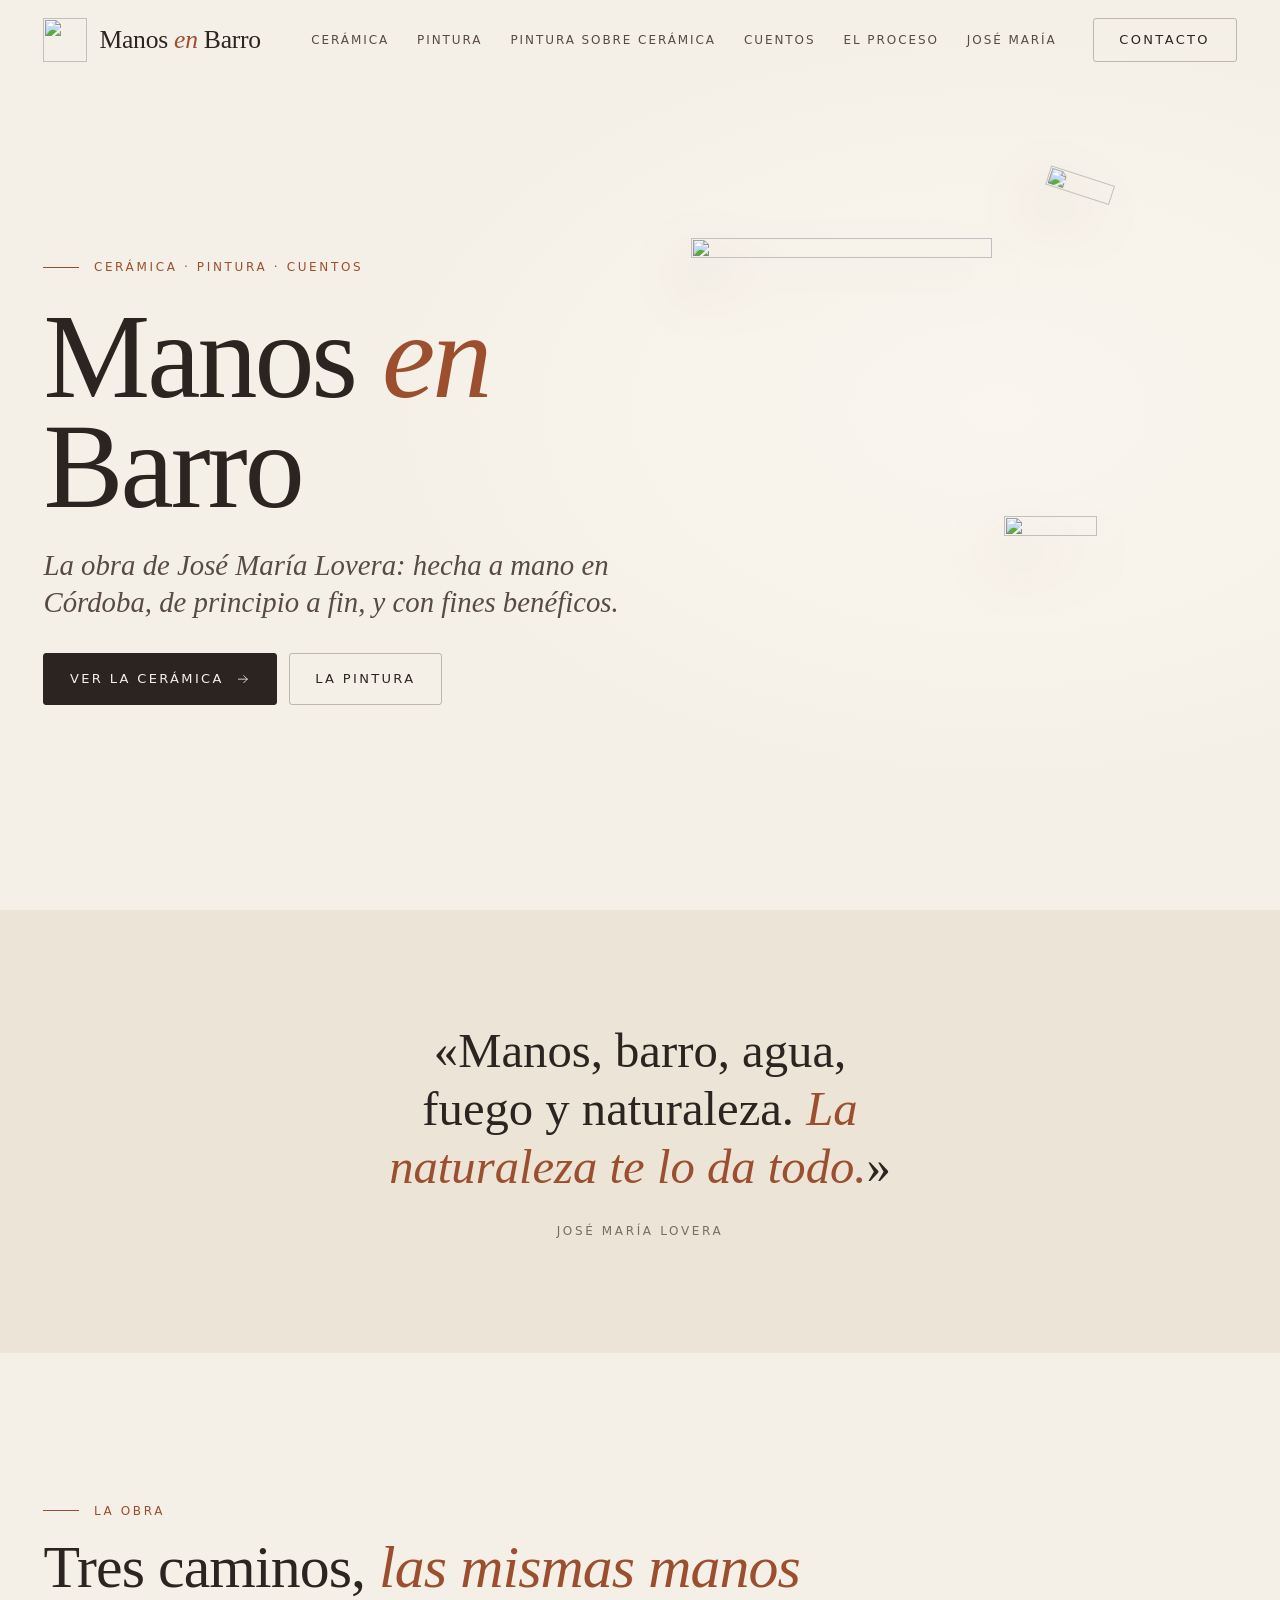
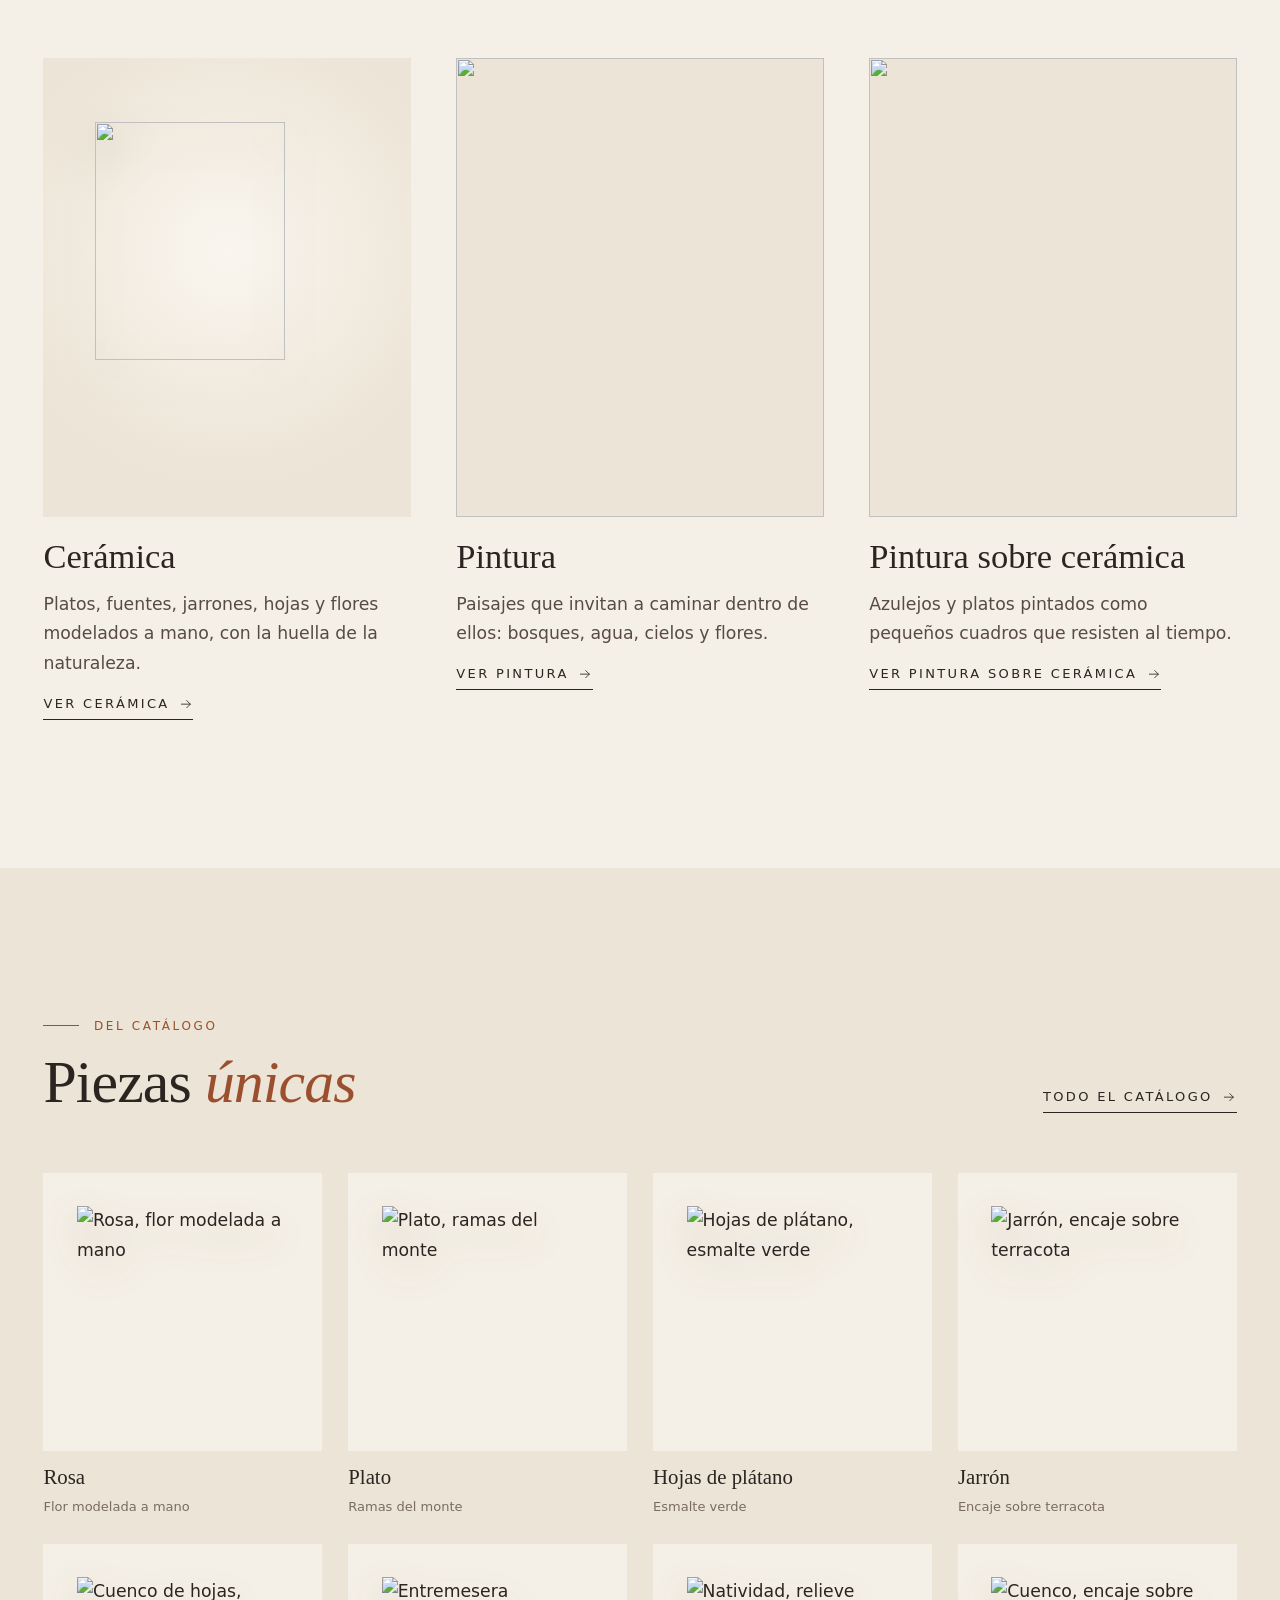
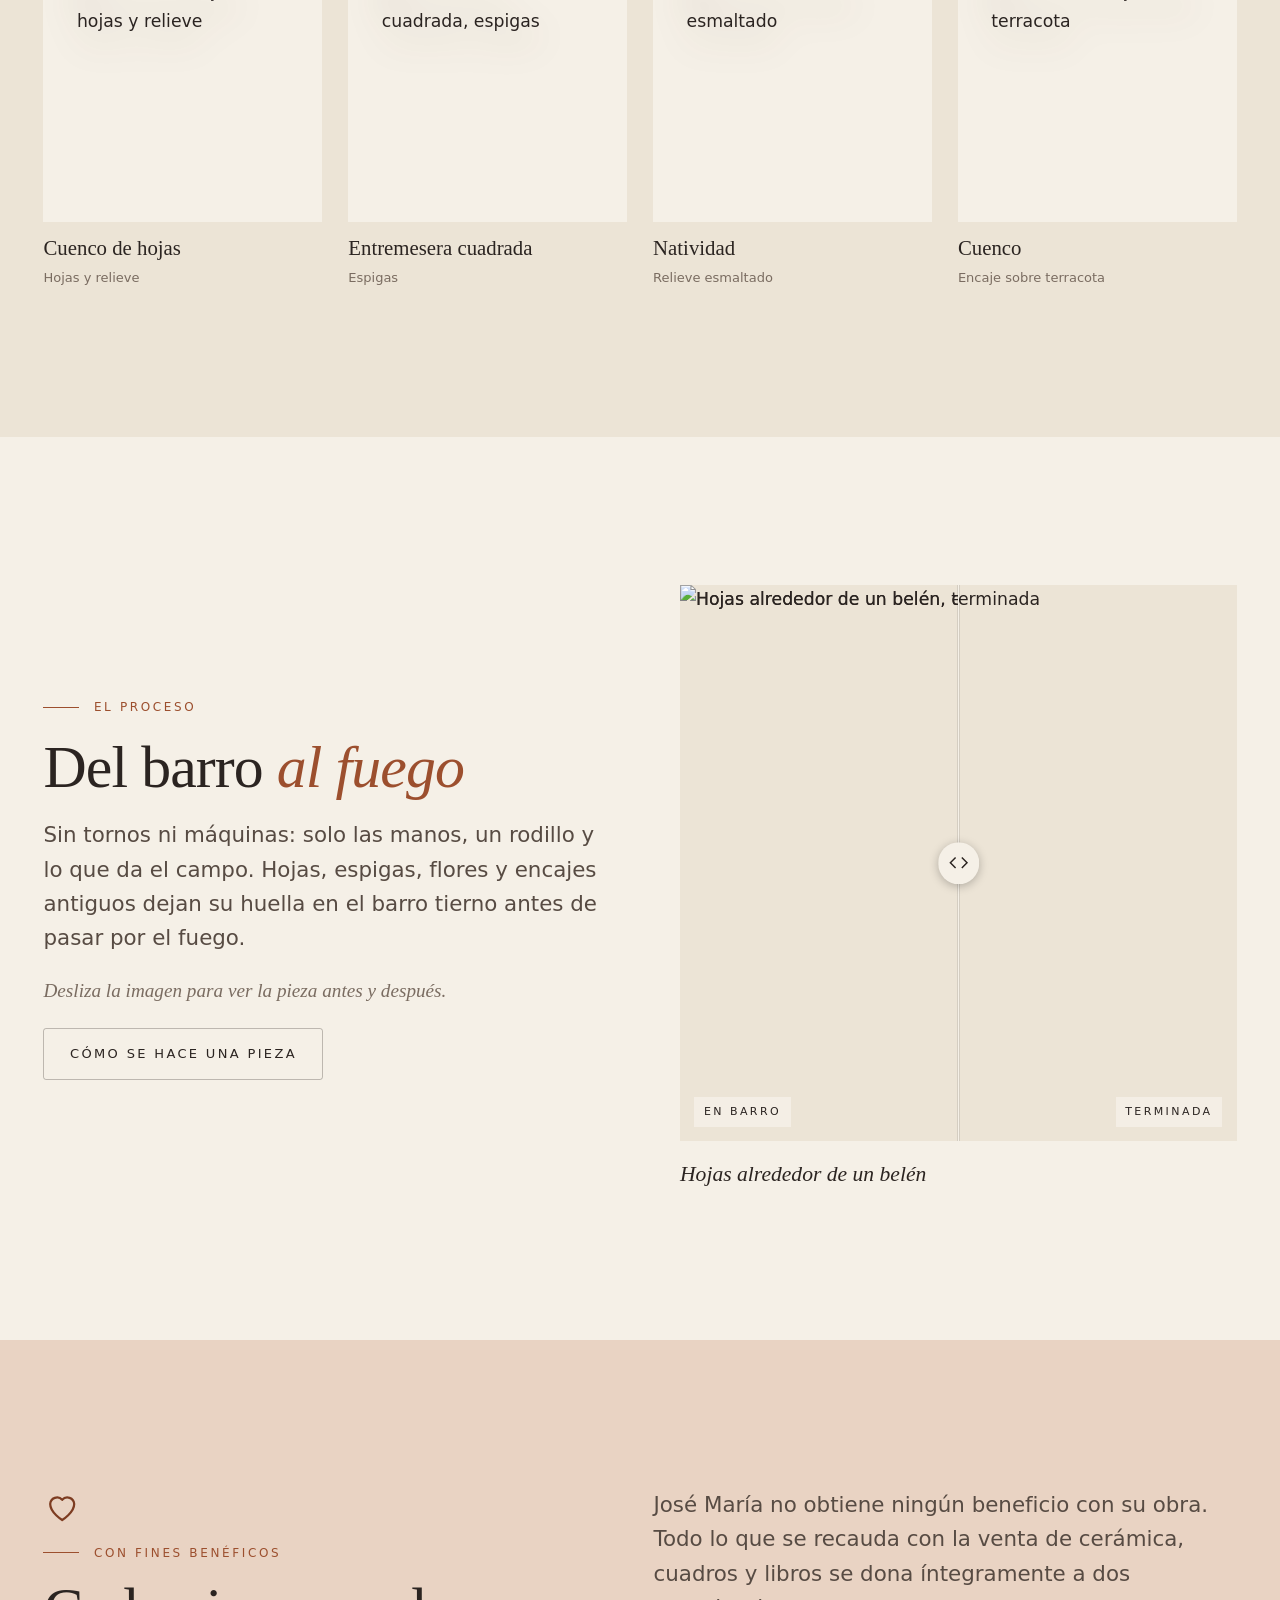
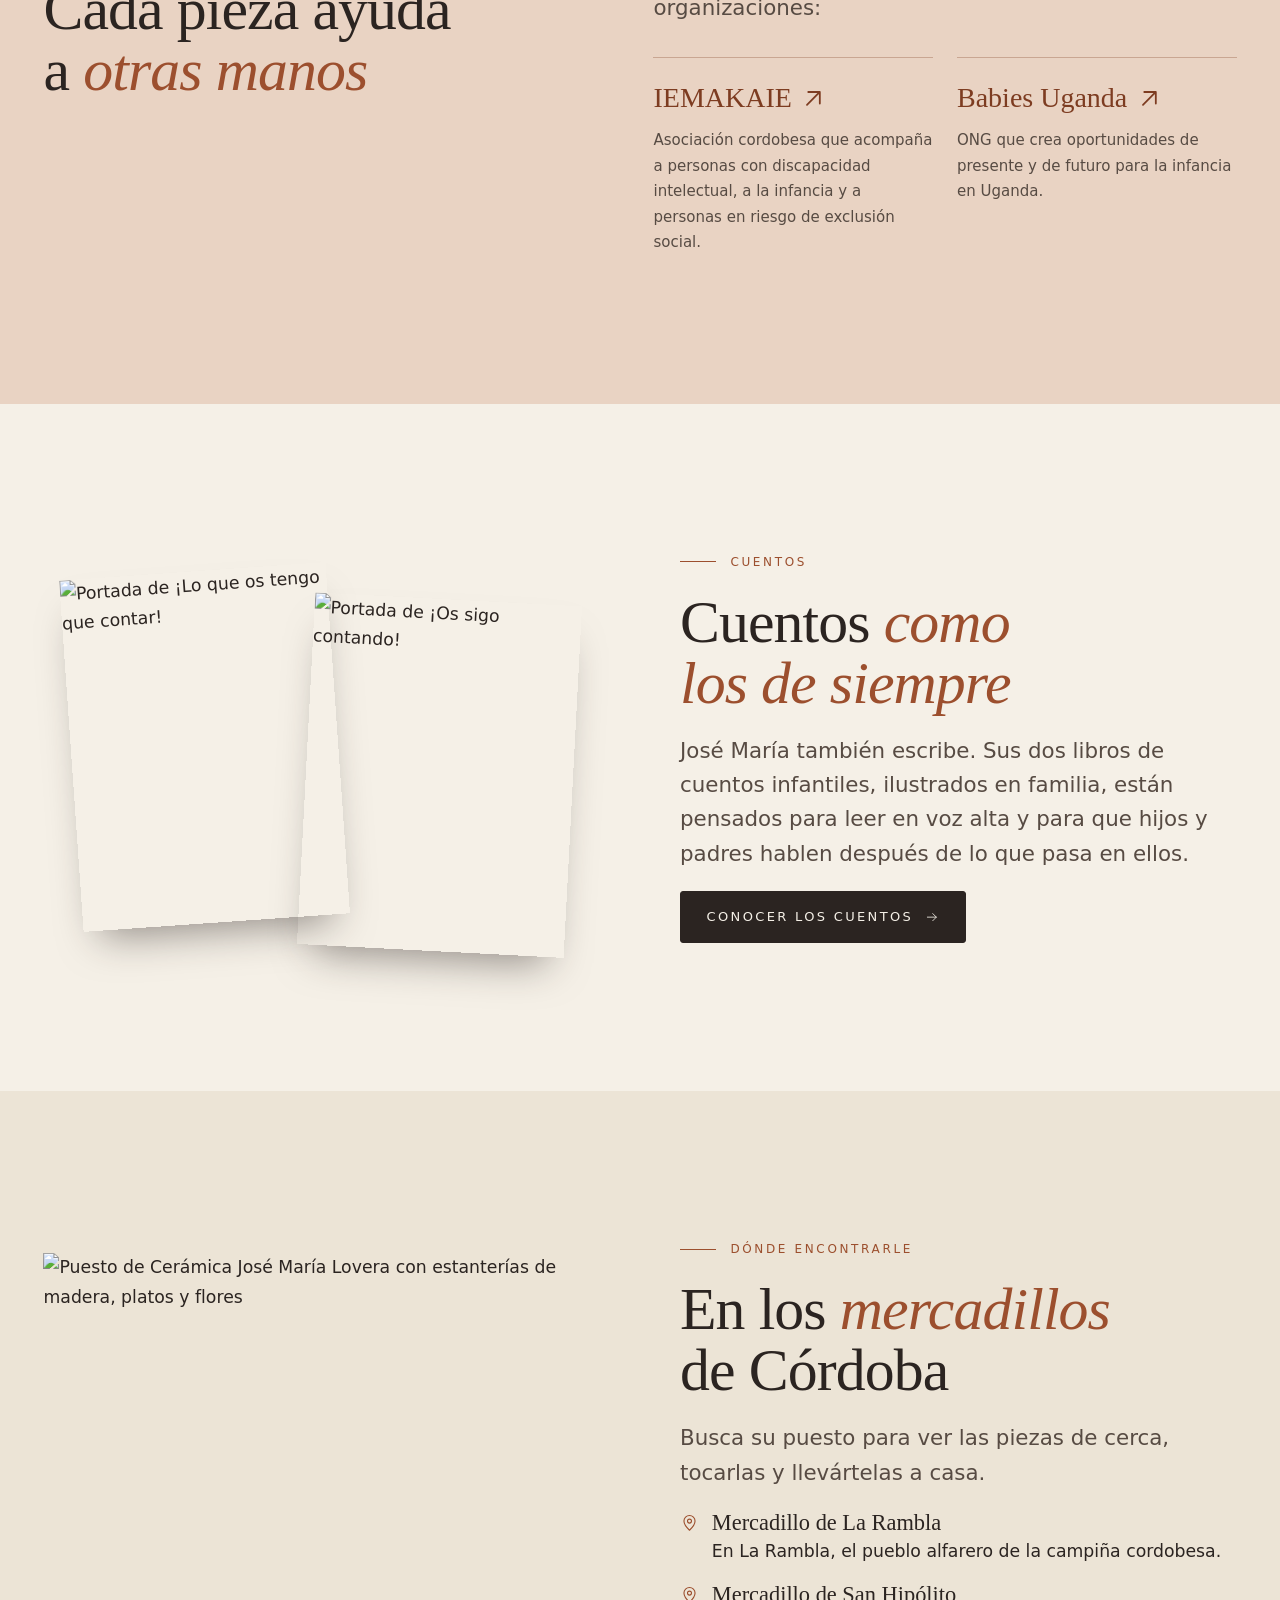
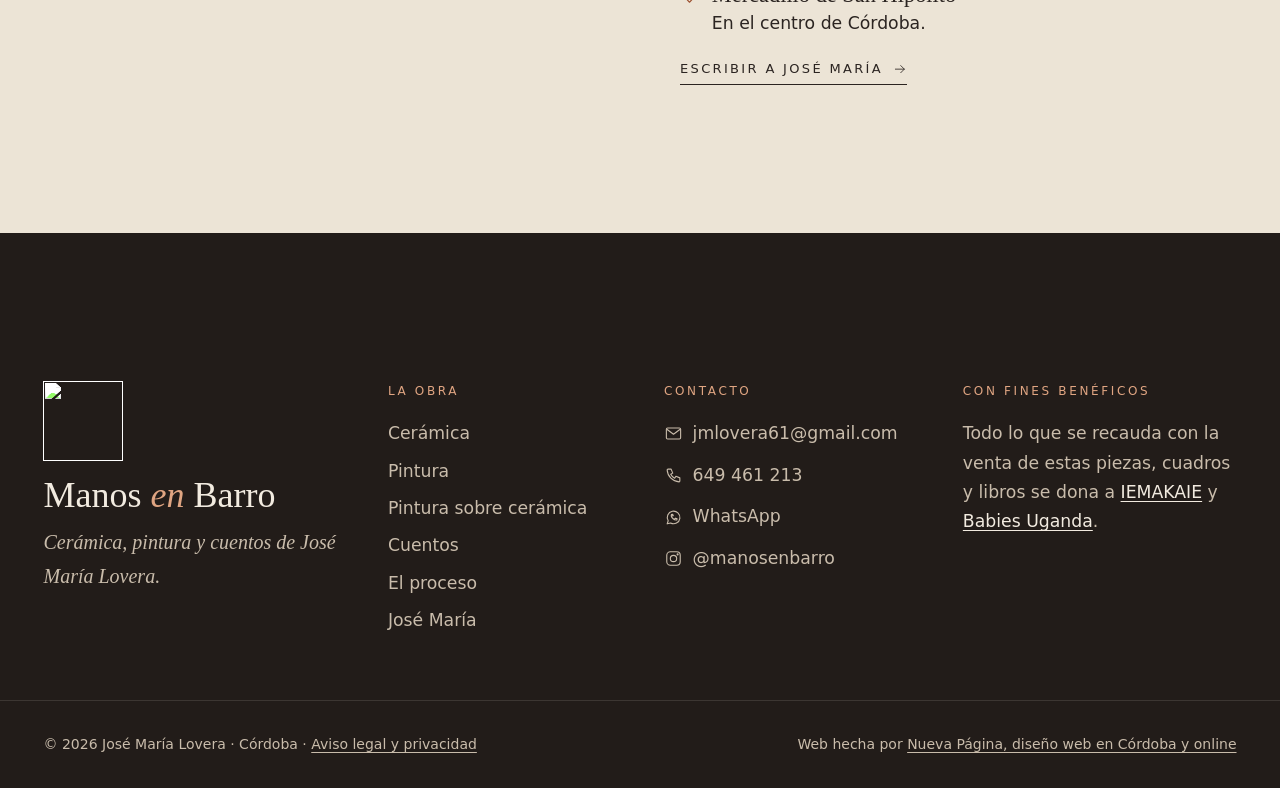
==== index.html @ 685983cb "Web publicada de Manos en Barro (generada desde manos-en-barro-web)" ====
<!DOCTYPE html><html lang="es"><head><meta name="robots" content="noindex, nofollow">
  <meta charset="utf-8">
  <title>Manos en Barro · Cerámica y pintura de José María Lovera</title>
  <base href="/manos-en-barro/">
  <meta name="viewport" content="width=device-width, initial-scale=1">
  <link rel="icon" href="favicon.svg" type="image/svg+xml">
<style>:root{color-scheme:light;--paper:#f5f0e7;--paper-2:#ece4d6;--paper-3:#e1d6c3;--ink:#2b2421;--ink-2:#574b43;--ink-3:#7a6c61;--clay:#9c4f2e;--clay-deep:#7d3c21;--clay-soft:#e9d3c3;--olive:#5d6b3b;--glaze:#2f5f55;--night:#221c19;--on-night:#f2ebe0;--on-night-2:#c9bcab;--line:rgb(43 36 33 / .14);--line-strong:rgb(43 36 33 / .28);--serif:"Cormorant Garamond Variable", "Cormorant Garamond", Garamond, "Times New Roman", serif;--sans:"Jost Variable", "Jost", ui-sans-serif, system-ui, sans-serif;--fs-hero:clamp(3.25rem, 1.4894366197rem + 7.5117370892vw, 8.25rem);--fs-h1:clamp(2.75rem, 1.6936619718rem + 4.5070422535vw, 5.75rem);--fs-h2:clamp(2.25rem, 1.6338028169rem + 2.6291079812vw, 4rem);--fs-h3:clamp(1.625rem, 1.4049295775rem + .9389671362vw, 2.25rem);--fs-h4:clamp(1.3125rem, 1.2024647887rem + .4694835681vw, 1.625rem);--fs-lead:clamp(1.125rem, 1.036971831rem + .3755868545vw, 1.375rem);--fs-body:clamp(1rem, .9669894366rem + .1408450704vw, 1.09375rem);--fs-small:.9375rem;--gutter:clamp(1.125rem, .4647887324rem + 2.8169014085vw, 3rem);--container:1320px;--narrow:760px;--section:clamp(5rem, 3.2394366197rem + 7.5117370892vw, 10rem);--header-h:5rem;--radius:3px;--ease:cubic-bezier(.22, 1, .36, 1)}*,*:before,*:after{box-sizing:border-box}*{margin:0}html{-webkit-text-size-adjust:100%;scroll-padding-top:calc(var(--header-h) + 1rem)}body{overflow-x:clip;font-family:var(--sans);font-size:var(--fs-body);font-weight:380;line-height:1.7;color:var(--ink);background:var(--paper);-webkit-font-smoothing:antialiased}app-root{display:block;overflow-x:clip}img,svg{display:block;max-width:100%}img{height:auto}a{color:inherit;text-decoration:none}button{font:inherit;color:inherit}ul[role=list]{padding:0;list-style:none}.container{width:100%;max-width:calc(var(--container) + var(--gutter) * 2);padding-inline:var(--gutter);margin-inline:auto}.narrow{max-width:calc(var(--narrow) + var(--gutter) * 2)}.section{padding-block:var(--section)}.section--alt{background:var(--paper-2)}.kicker{font-family:var(--sans);font-size:.75rem;font-weight:500;letter-spacing:.22em;text-transform:uppercase;display:inline-flex;gap:.9rem;align-items:center;color:var(--clay)}.kicker:before{width:2.25rem;height:1px;content:"";background:currentColor}.h2{font-family:var(--serif);font-size:var(--fs-h2);font-weight:400;line-height:1.02;letter-spacing:-.015em;text-wrap:balance}.h2 em{font-style:italic;font-weight:400;color:var(--clay)}.lead{max-width:40em;font-size:var(--fs-lead);line-height:1.6;color:var(--ink-2)}.btn{display:inline-flex;gap:.75rem;align-items:center;justify-content:center;min-height:3.25rem;padding:0 1.6rem;font-family:var(--sans);font-size:.8125rem;font-weight:500;letter-spacing:.18em;text-transform:uppercase;color:var(--paper);cursor:pointer;background:var(--ink);border:1px solid var(--ink);border-radius:var(--radius);transition:background-color .35s var(--ease),color .35s var(--ease),border-color .35s var(--ease)}@media(hover:hover)and (pointer:fine){.btn:hover{background:var(--clay-deep);border-color:var(--clay-deep)}}.btn--ghost{color:var(--ink);background:transparent;border-color:var(--line-strong)}@media(hover:hover)and (pointer:fine){.btn--ghost:hover{color:var(--paper);background:var(--ink);border-color:var(--ink)}}.link{display:inline-flex;gap:.6rem;align-items:center;font-size:.8125rem;font-weight:500;letter-spacing:.18em;text-transform:uppercase;border-bottom:1px solid currentColor;padding-bottom:.25rem;transition:color .3s var(--ease)}.link:hover{color:var(--clay)}.visually-hidden{position:absolute;width:1px;height:1px;overflow:hidden;clip:rect(0 0 0 0);white-space:nowrap}.skip{position:fixed;top:.75rem;left:.75rem;z-index:200;padding:.7rem 1rem;color:var(--paper);background:var(--ink);transform:translateY(-200%)}.skip:focus{transform:none}@media(prefers-reduced-motion:reduce){*,*:before,*:after{transition-duration:.01ms!important;animation-duration:.01ms!important}}</style><link rel="stylesheet" href="styles-GGKSBAAB.css" media="print" data-beasties-media="all"><noscript><link rel="stylesheet" href="styles-GGKSBAAB.css"></noscript><style ng-app-id="ng">.header[_ngcontent-ng-c2419597312]{position:fixed;inset:0 0 auto;z-index:100;transition:background-color .4s var(--ease),box-shadow .4s var(--ease)}.header.is-solid[_ngcontent-ng-c2419597312]{background:color-mix(in srgb,var(--paper) 92%,transparent);box-shadow:0 1px 0 var(--line);-webkit-backdrop-filter:blur(12px);backdrop-filter:blur(12px)}.header__bar[_ngcontent-ng-c2419597312]{display:flex;gap:1.5rem;align-items:center;height:var(--header-h)}.brand[_ngcontent-ng-c2419597312]{display:inline-flex;gap:.75rem;align-items:center;margin-right:auto}.brand[_ngcontent-ng-c2419597312]   img[_ngcontent-ng-c2419597312]{width:2.75rem;height:2.75rem}.brand__name[_ngcontent-ng-c2419597312]{font-family:var(--serif);font-size:1.6rem;font-weight:500;line-height:1;letter-spacing:-.01em;white-space:nowrap}.brand__name[_ngcontent-ng-c2419597312]   em[_ngcontent-ng-c2419597312]{font-style:italic;color:var(--clay)}.nav[_ngcontent-ng-c2419597312]{display:none}@media(min-width:1280px){.nav[_ngcontent-ng-c2419597312]{display:block}}.nav[_ngcontent-ng-c2419597312]   ul[_ngcontent-ng-c2419597312]{display:flex;gap:.25rem}.nav[_ngcontent-ng-c2419597312]   a[_ngcontent-ng-c2419597312]{display:block;padding:.5rem .75rem;font-size:.75rem;font-weight:500;letter-spacing:.16em;text-transform:uppercase;color:var(--ink-2);white-space:nowrap;transition:color .3s var(--ease)}.nav[_ngcontent-ng-c2419597312]   a[_ngcontent-ng-c2419597312]:hover, .nav[_ngcontent-ng-c2419597312]   a[aria-current=page][_ngcontent-ng-c2419597312]{color:var(--clay)}.nav[_ngcontent-ng-c2419597312]   a[aria-current=page][_ngcontent-ng-c2419597312]{text-decoration:underline;text-decoration-thickness:1px;text-underline-offset:.5em}.header__cta[_ngcontent-ng-c2419597312]{display:none;min-height:2.75rem}@media(min-width:768px){.header__cta[_ngcontent-ng-c2419597312]{display:inline-flex}}.toggle[_ngcontent-ng-c2419597312]{display:grid;gap:6px;place-content:center;width:2.75rem;height:2.75rem;cursor:pointer;background:none;border:1px solid var(--line-strong);border-radius:var(--radius)}@media(min-width:1280px){.toggle[_ngcontent-ng-c2419597312]{display:none}}.toggle[_ngcontent-ng-c2419597312]   i[_ngcontent-ng-c2419597312]{display:block;width:1.2rem;height:1px;background:var(--ink);transition:transform .4s var(--ease)}[aria-expanded=true][_ngcontent-ng-c2419597312]   .toggle[_ngcontent-ng-c2419597312]   i[_ngcontent-ng-c2419597312]:first-of-type, .toggle[aria-expanded=true][_ngcontent-ng-c2419597312]   i[_ngcontent-ng-c2419597312]:first-of-type{transform:translateY(3.5px) rotate(45deg)}.toggle[aria-expanded=true][_ngcontent-ng-c2419597312]   i[_ngcontent-ng-c2419597312]:last-of-type{transform:translateY(-3.5px) rotate(-45deg)}.menu[_ngcontent-ng-c2419597312]{position:fixed;inset:var(--header-h) 0 0;overflow-y:auto;visibility:hidden;background:var(--paper);opacity:0;transition:opacity .4s var(--ease),visibility 0s .4s}.menu.is-open[_ngcontent-ng-c2419597312]{visibility:visible;opacity:1;transition:opacity .4s var(--ease)}.menu[_ngcontent-ng-c2419597312]   ul[_ngcontent-ng-c2419597312]{display:grid;gap:.25rem;padding-block:2rem 3rem}.menu[_ngcontent-ng-c2419597312]   a[_ngcontent-ng-c2419597312]{display:block;padding-block:.35rem;font-family:var(--serif);font-size:clamp(2rem,1.735915493rem + 1.1267605634vw,2.75rem);font-weight:400;line-height:1.15}</style><style ng-app-id="ng">.footer[_ngcontent-ng-c204938207]{padding-top:var(--section);color:var(--on-night-2);background:var(--night)}.footer[_ngcontent-ng-c204938207]   a[_ngcontent-ng-c204938207]{transition:color .3s var(--ease)}.footer[_ngcontent-ng-c204938207]   a[_ngcontent-ng-c204938207]:hover{color:var(--on-night)}.footer__top[_ngcontent-ng-c204938207]{display:grid;gap:3rem}@media(min-width:768px){.footer__top[_ngcontent-ng-c204938207]{grid-template-columns:repeat(2,1fr)}}@media(min-width:1024px){.footer__top[_ngcontent-ng-c204938207]{grid-template-columns:1.3fr 1fr 1.1fr 1.2fr}}.footer__brand[_ngcontent-ng-c204938207]   img[_ngcontent-ng-c204938207]{width:5rem;height:5rem;margin-bottom:1rem;filter:brightness(1.6) saturate(.9)}.footer__name[_ngcontent-ng-c204938207]{font-family:var(--serif);font-size:2.25rem;line-height:1;color:var(--on-night)}.footer__name[_ngcontent-ng-c204938207]   em[_ngcontent-ng-c204938207]{font-style:italic;color:#e0a582}.footer__tag[_ngcontent-ng-c204938207]{margin-top:.75rem;font-family:var(--serif);font-size:1.25rem;font-style:italic}.footer__h[_ngcontent-ng-c204938207]{font-family:var(--sans);font-size:.75rem;font-weight:500;letter-spacing:.22em;text-transform:uppercase;margin-bottom:1.1rem;color:#e0a582}ul[_ngcontent-ng-c204938207]{display:grid;gap:.5rem}.footer__contact[_ngcontent-ng-c204938207]   a[_ngcontent-ng-c204938207]{display:inline-flex;gap:.6rem;align-items:center}.footer__charity[_ngcontent-ng-c204938207]   a[_ngcontent-ng-c204938207]{color:var(--on-night);text-decoration:underline;text-underline-offset:.2em}.footer__bottom[_ngcontent-ng-c204938207]{display:flex;flex-wrap:wrap;gap:.5rem 2rem;justify-content:space-between;padding-block:2rem;margin-top:4rem;font-size:.875rem;border-top:1px solid rgba(242,235,224,.12)}.footer__bottom[_ngcontent-ng-c204938207]   a[_ngcontent-ng-c204938207]{text-decoration:underline;text-underline-offset:.2em}</style><style ng-app-id="ng">[_nghost-ng-c2328317790]{display:inline-block;width:1.1em;height:1.1em;flex:none}svg[_ngcontent-ng-c2328317790]{width:100%;height:100%}</style><style ng-app-id="ng">.hero[_ngcontent-ng-c2856406437]{position:relative;min-height:min(100svh,62rem);padding-top:calc(var(--header-h) + clamp(1.875rem,1.2147887324rem + 2.8169014085vw,3.75rem));padding-bottom:clamp(2.5rem,1.3996478873rem + 4.6948356808vw,5.625rem);overflow:hidden;background:radial-gradient(70% 60% at 78% 45%,#faf6ef,transparent 70%),var(--paper)}.hero__inner[_ngcontent-ng-c2856406437]{display:grid;gap:2rem;align-items:center}@media(min-width:1024px){.hero__inner[_ngcontent-ng-c2856406437]{grid-template-columns:1fr 1fr;min-height:calc(min(100svh,62rem) - var(--header-h) - 8rem)}}.hero__copy[_ngcontent-ng-c2856406437]{display:grid;gap:1.5rem;justify-items:start}.hero__title[_ngcontent-ng-c2856406437]{font-family:var(--serif);font-size:var(--fs-hero);font-weight:300;line-height:.92;letter-spacing:-.025em}.hero__title[_ngcontent-ng-c2856406437]   em[_ngcontent-ng-c2856406437]{font-weight:300;font-style:italic;color:var(--clay)}.hero__sub[_ngcontent-ng-c2856406437]{max-width:26em;font-family:var(--serif);font-size:clamp(1.375rem,1.198943662rem + .7511737089vw,1.875rem);font-style:italic;line-height:1.3;color:var(--ink-2)}.hero__actions[_ngcontent-ng-c2856406437]{display:flex;flex-wrap:wrap;gap:.75rem;margin-top:.5rem}.hero__art[_ngcontent-ng-c2856406437]{position:relative;aspect-ratio:1;width:min(100%,38rem);justify-self:center}.hero__piece[_ngcontent-ng-c2856406437]{position:absolute;height:auto;filter:drop-shadow(0 26px 30px rgba(60,40,25,.28))}.hero__piece--a[_ngcontent-ng-c2856406437]{top:8%;left:6%;width:72%}.hero__piece--b[_ngcontent-ng-c2856406437]{right:0;bottom:4%;width:40%}.hero__piece--c[_ngcontent-ng-c2856406437]{top:0;right:4%;width:34%;rotate:18deg}.quote[_ngcontent-ng-c2856406437]{padding-block:clamp(4rem,2.7676056338rem + 5.2582159624vw,7.5rem);text-align:center}.quote[_ngcontent-ng-c2856406437]   blockquote[_ngcontent-ng-c2856406437]   p[_ngcontent-ng-c2856406437]{font-family:var(--serif);font-size:clamp(1.875rem,1.3908450704rem + 2.0657276995vw,3.25rem);font-weight:400;line-height:1.2;text-wrap:balance}.quote[_ngcontent-ng-c2856406437]   blockquote[_ngcontent-ng-c2856406437]   p[_ngcontent-ng-c2856406437]   em[_ngcontent-ng-c2856406437]{color:var(--clay)}.quote[_ngcontent-ng-c2856406437]   footer[_ngcontent-ng-c2856406437]{font-family:var(--sans);font-size:.75rem;font-weight:500;letter-spacing:.22em;text-transform:uppercase;margin-top:1.5rem;color:var(--ink-3)}.works__head[_ngcontent-ng-c2856406437], .featured__head[_ngcontent-ng-c2856406437]{display:grid;gap:1rem;justify-items:start;margin-bottom:clamp(2.25rem,1.6338028169rem + 2.6291079812vw,4rem)}.featured__head[_ngcontent-ng-c2856406437]{display:flex;flex-wrap:wrap;gap:1rem 2rem;align-items:end;justify-content:space-between}.featured__head[_ngcontent-ng-c2856406437] > div[_ngcontent-ng-c2856406437]{display:grid;gap:1rem}.works__list[_ngcontent-ng-c2856406437]{display:grid;gap:clamp(2rem,1.6478873239rem + 1.5023474178vw,3rem)}@media(min-width:768px){.works__list[_ngcontent-ng-c2856406437]{grid-template-columns:repeat(3,1fr)}}.work[_ngcontent-ng-c2856406437]{display:grid;gap:.9rem;justify-items:start}@media(hover:hover)and (pointer:fine){.work[_ngcontent-ng-c2856406437]:hover   img[_ngcontent-ng-c2856406437]{transform:scale(1.04)}}.work__img[_ngcontent-ng-c2856406437]{display:grid;place-items:center;width:100%;aspect-ratio:4/5;overflow:hidden;background:var(--paper-2)}.work__img[_ngcontent-ng-c2856406437]   img[_ngcontent-ng-c2856406437]{width:100%;height:100%;object-fit:cover;transition:transform 1s var(--ease)}.work__img--piece[_ngcontent-ng-c2856406437]{position:relative;display:block;background:radial-gradient(circle at 50% 42%,#faf6ef,var(--paper-2) 72%)}.work__img--piece[_ngcontent-ng-c2856406437]   img[_ngcontent-ng-c2856406437]{position:absolute;inset:14%;width:72%;height:72%;object-fit:contain;filter:drop-shadow(0 16px 20px rgba(60,40,25,.25))}.work__title[_ngcontent-ng-c2856406437]{margin-top:.4rem;font-family:var(--serif);font-size:var(--fs-h3);line-height:1.1}.work__text[_ngcontent-ng-c2856406437]{color:var(--ink-2)}.featured__grid[_ngcontent-ng-c2856406437]{display:grid;gap:clamp(1rem,.735915493rem + 1.1267605634vw,1.75rem);grid-template-columns:repeat(2,1fr)}@media(min-width:1024px){.featured__grid[_ngcontent-ng-c2856406437]{grid-template-columns:repeat(4,1fr)}}.piece[_ngcontent-ng-c2856406437]{display:grid;gap:.35rem}.piece__img[_ngcontent-ng-c2856406437]{position:relative;display:block;aspect-ratio:1;margin-bottom:.5rem;overflow:hidden;background:var(--paper)}.piece__img[_ngcontent-ng-c2856406437]   img[_ngcontent-ng-c2856406437]{position:absolute;inset:12%;width:76%;height:76%;object-fit:contain;filter:drop-shadow(0 14px 18px rgba(60,40,25,.22))}.piece__title[_ngcontent-ng-c2856406437]{font-family:var(--serif);font-size:1.3rem;line-height:1.2}.piece__meta[_ngcontent-ng-c2856406437]{font-size:.8125rem;color:var(--ink-3)}.process__inner[_ngcontent-ng-c2856406437], .books__inner[_ngcontent-ng-c2856406437], .markets__inner[_ngcontent-ng-c2856406437]{display:grid;gap:3rem;align-items:center}@media(min-width:1024px){.process__inner[_ngcontent-ng-c2856406437], .books__inner[_ngcontent-ng-c2856406437], .markets__inner[_ngcontent-ng-c2856406437]{grid-template-columns:1fr 1fr;gap:5rem}}.process__copy[_ngcontent-ng-c2856406437], .books__copy[_ngcontent-ng-c2856406437], .markets__copy[_ngcontent-ng-c2856406437]{display:grid;gap:1.25rem;justify-items:start}.process__hint[_ngcontent-ng-c2856406437]{font-family:var(--serif);font-size:1.2rem;font-style:italic;color:var(--ink-3)}.books__covers[_ngcontent-ng-c2856406437]{position:relative;display:flex;justify-content:center;min-height:22rem}.books__cover[_ngcontent-ng-c2856406437]{width:min(48%,17rem);height:auto;box-shadow:0 24px 40px -18px #2b242180}.books__cover--0[_ngcontent-ng-c2856406437]{rotate:-4deg;translate:6% 0}.books__cover--1[_ngcontent-ng-c2856406437]{z-index:1;rotate:3deg;translate:-6% 8%}.markets__photo[_ngcontent-ng-c2856406437]   img[_ngcontent-ng-c2856406437]{width:100%;aspect-ratio:4/3;object-fit:cover}.markets__list[_ngcontent-ng-c2856406437]{display:grid;gap:1rem}.markets__list[_ngcontent-ng-c2856406437]   li[_ngcontent-ng-c2856406437]{display:flex;gap:.8rem;align-items:baseline}.markets__list[_ngcontent-ng-c2856406437]   app-icon[_ngcontent-ng-c2856406437]{color:var(--clay);translate:0 .15em}.markets__list[_ngcontent-ng-c2856406437]   strong[_ngcontent-ng-c2856406437]{display:block;font-family:var(--serif);font-size:1.4rem;font-weight:500;line-height:1.2}</style><meta name="description" content="Cerámica hecha a mano, pintura y cuentos infantiles de José María Lovera, en Córdoba. Todo lo recaudado se dona a IEMAKAIE y Babies Uganda."><meta property="og:type" content="website"><meta property="og:url" content="https://manosenbarro.es/"><meta property="og:title" content="Manos en Barro · Cerámica y pintura de José María Lovera"><meta property="og:description" content="Cerámica hecha a mano, pintura y cuentos infantiles de José María Lovera, en Córdoba. Todo lo recaudado se dona a IEMAKAIE y Babies Uganda."><meta property="og:image" content="https://manosenbarro.es/og.jpg"><meta property="og:site_name" content="Manos en Barro"><meta property="og:locale" content="es_ES"><meta name="twitter:card" content="summary_large_image"><link rel="canonical" href="https://manosenbarro.es/"><script type="application/ld+json" data-page-ld="">{"@context":"https://schema.org","@graph":[{"@type":"Person","@id":"https://manosenbarro.es/#jose-maria","name":"José María Lovera Sánchez de Puerta","alternateName":"José María Lovera","jobTitle":"Ceramista, pintor y escritor","url":"https://manosenbarro.es/jose-maria/","email":"jmlovera61@gmail.com","birthDate":"1961-03-14","sameAs":["https://www.instagram.com/manosenbarro/"]},{"@type":"WebSite","name":"Manos en Barro","url":"https://manosenbarro.es/","inLanguage":"es-ES"}]}</script><style ng-app-id="ng">.ba__frame[_ngcontent-ng-c2818712222]{position:relative;aspect-ratio:1;overflow:hidden;background:var(--paper-2);touch-action:pan-y}.ba__img[_ngcontent-ng-c2818712222]{position:absolute;inset:0;width:100%;height:100%;object-fit:cover}.ba__img--before[_ngcontent-ng-c2818712222]{clip-path:inset(0 calc(100% - var(--pos)) 0 0)}.ba__handle[_ngcontent-ng-c2818712222]{position:absolute;top:0;bottom:0;left:var(--pos);width:1px;background:var(--paper);box-shadow:0 0 0 .5px #0003}.ba__handle[_ngcontent-ng-c2818712222]:after{position:absolute;top:50%;left:50%;width:2.6rem;height:2.6rem;content:"";background:var(--paper) url("data:image/svg+xml,%3Csvg xmlns='http://www.w3.org/2000/svg' viewBox='0 0 24 24' fill='none' stroke='%232b2421' stroke-width='1.4'%3E%3Cpath d='M9 7l-5 5 5 5M15 7l5 5-5 5'/%3E%3C/svg%3E") center/60% no-repeat;border-radius:50%;box-shadow:0 2px 10px #00000040;translate:-50% -50%}.ba__range[_ngcontent-ng-c2818712222]{position:absolute;inset:0;width:100%;height:100%;margin:0;cursor:ew-resize;opacity:0}.ba__range[_ngcontent-ng-c2818712222]:focus-visible + .ba__handle[_ngcontent-ng-c2818712222], .ba__frame[_ngcontent-ng-c2818712222]:has(.ba__range:focus-visible){outline:2px solid var(--clay);outline-offset:3px}.ba__tag[_ngcontent-ng-c2818712222]{font-family:var(--sans);font-size:.75rem;font-weight:500;letter-spacing:.22em;text-transform:uppercase;position:absolute;bottom:.9rem;padding:.35rem .6rem;font-size:.6875rem;color:var(--ink);background:#f5f0e7e0}.ba__tag--l[_ngcontent-ng-c2818712222]{left:.9rem}.ba__tag--r[_ngcontent-ng-c2818712222]{right:.9rem}.ba__cap[_ngcontent-ng-c2818712222]{margin-top:.9rem;font-family:var(--serif);font-size:1.35rem;font-style:italic}</style><style ng-app-id="ng">.charity[_ngcontent-ng-c1440838178]{padding-block:var(--section);background:var(--clay-soft)}.charity__inner[_ngcontent-ng-c1440838178]{display:grid;gap:2.5rem}@media(min-width:1024px){.charity__inner[_ngcontent-ng-c1440838178]{grid-template-columns:1fr 1.1fr;gap:5rem;align-items:start}}.charity__head[_ngcontent-ng-c1440838178]{display:grid;gap:1rem;justify-items:start}.charity__icon[_ngcontent-ng-c1440838178]{width:2.4rem;height:2.4rem;color:var(--clay-deep)}.charity__body[_ngcontent-ng-c1440838178]{display:grid;gap:2rem}.charity__list[_ngcontent-ng-c1440838178]{display:grid;gap:1.5rem}@media(min-width:640px){.charity__list[_ngcontent-ng-c1440838178]{grid-template-columns:1fr 1fr}}.charity__list[_ngcontent-ng-c1440838178]   li[_ngcontent-ng-c1440838178]{padding-top:1rem;border-top:1px solid rgba(125,60,33,.3)}.charity__list[_ngcontent-ng-c1440838178]   p[_ngcontent-ng-c1440838178]{margin-top:.4rem;font-size:var(--fs-small);color:var(--ink-2)}.charity__ngo[_ngcontent-ng-c1440838178]{display:inline-flex;gap:.4rem;align-items:center;font-family:var(--serif);font-size:1.75rem;font-weight:500;color:var(--clay-deep)}</style></head>
<body><!--nghm--><script type="text/javascript" id="ng-event-dispatch-contract">(()=>{function p(t,n,r,o,e,i,f,m){return{eventType:t,event:n,targetElement:r,eic:o,timeStamp:e,eia:i,eirp:f,eiack:m}}function u(t){let n=[],r=e=>{n.push(e)};return{c:t,q:n,et:[],etc:[],d:r,h:e=>{r(p(e.type,e,e.target,t,Date.now()))}}}function s(t,n,r){for(let o=0;o<n.length;o++){let e=n[o];(r?t.etc:t.et).push(e),t.c.addEventListener(e,t.h,r)}}function c(t,n,r,o,e=window){let i=u(t);e._ejsas||(e._ejsas={}),e._ejsas[n]=i,s(i,r),s(i,o,!0)}window.__jsaction_bootstrap=c;})();
</script><script>window.__jsaction_bootstrap(document.body,"ng",["click","input"],[]);</script>
  <app-root ng-version="22.2.4" ngh="13" ng-server-context="ssg"><app-header _nghost-ng-c2419597312="" ngh="0"><a _ngcontent-ng-c2419597312="" href="#contenido" class="skip">Saltar al contenido</a><header _ngcontent-ng-c2419597312="" class="header"><div _ngcontent-ng-c2419597312="" class="container header__bar"><a _ngcontent-ng-c2419597312="" applink="/" aria-label="Manos en Barro, ir al inicio" class="brand" href="/manos-en-barro/" jsaction="click:;"><img _ngcontent-ng-c2419597312="" src="img/sello.svg" alt="" width="44" height="44"><span _ngcontent-ng-c2419597312="" class="brand__name">Manos <em _ngcontent-ng-c2419597312="">en</em> Barro</span></a><nav _ngcontent-ng-c2419597312="" aria-label="Principal" class="nav"><ul _ngcontent-ng-c2419597312="" role="list"><li _ngcontent-ng-c2419597312=""><a _ngcontent-ng-c2419597312="" href="/manos-en-barro/ceramica/" jsaction="click:;">Cerámica</a></li><li _ngcontent-ng-c2419597312=""><a _ngcontent-ng-c2419597312="" href="/manos-en-barro/pintura/" jsaction="click:;">Pintura</a></li><li _ngcontent-ng-c2419597312=""><a _ngcontent-ng-c2419597312="" href="/manos-en-barro/pintura-sobre-ceramica/" jsaction="click:;">Pintura sobre cerámica</a></li><li _ngcontent-ng-c2419597312=""><a _ngcontent-ng-c2419597312="" href="/manos-en-barro/cuentos/" jsaction="click:;">Cuentos</a></li><li _ngcontent-ng-c2419597312=""><a _ngcontent-ng-c2419597312="" href="/manos-en-barro/proceso/" jsaction="click:;">El proceso</a></li><li _ngcontent-ng-c2419597312=""><a _ngcontent-ng-c2419597312="" href="/manos-en-barro/jose-maria/" jsaction="click:;">José María</a></li><!----></ul></nav><a _ngcontent-ng-c2419597312="" applink="/contacto/" class="btn btn--ghost header__cta" href="/manos-en-barro/contacto/" jsaction="click:;">Contacto</a><button _ngcontent-ng-c2419597312="" type="button" aria-controls="menu" class="toggle" aria-expanded="false" jsaction="click:;"><span _ngcontent-ng-c2419597312="" class="visually-hidden">Abrir menú</span><i _ngcontent-ng-c2419597312=""></i><i _ngcontent-ng-c2419597312=""></i></button></div><div _ngcontent-ng-c2419597312="" id="menu" class="menu" inert=""><nav _ngcontent-ng-c2419597312="" aria-label="Menú" class="container"><ul _ngcontent-ng-c2419597312="" role="list"><li _ngcontent-ng-c2419597312=""><a _ngcontent-ng-c2419597312="" href="/manos-en-barro/" jsaction="click:;">Inicio</a></li><li _ngcontent-ng-c2419597312=""><a _ngcontent-ng-c2419597312="" href="/manos-en-barro/ceramica/" jsaction="click:;">Cerámica</a></li><li _ngcontent-ng-c2419597312=""><a _ngcontent-ng-c2419597312="" href="/manos-en-barro/pintura/" jsaction="click:;">Pintura</a></li><li _ngcontent-ng-c2419597312=""><a _ngcontent-ng-c2419597312="" href="/manos-en-barro/pintura-sobre-ceramica/" jsaction="click:;">Pintura sobre cerámica</a></li><li _ngcontent-ng-c2419597312=""><a _ngcontent-ng-c2419597312="" href="/manos-en-barro/cuentos/" jsaction="click:;">Cuentos</a></li><li _ngcontent-ng-c2419597312=""><a _ngcontent-ng-c2419597312="" href="/manos-en-barro/proceso/" jsaction="click:;">El proceso</a></li><li _ngcontent-ng-c2419597312=""><a _ngcontent-ng-c2419597312="" href="/manos-en-barro/jose-maria/" jsaction="click:;">José María</a></li><li _ngcontent-ng-c2419597312=""><a _ngcontent-ng-c2419597312="" href="/manos-en-barro/contacto/" jsaction="click:;">Contacto</a></li><!----></ul></nav></div></header></app-header><main id="contenido" tabindex="-1"><router-outlet></router-outlet><app-inicio _nghost-ng-c2856406437="" ngh="7"><section _ngcontent-ng-c2856406437="" aria-labelledby="hero-title" class="hero"><div _ngcontent-ng-c2856406437="" class="container hero__inner"><div _ngcontent-ng-c2856406437="" class="hero__copy"><p _ngcontent-ng-c2856406437="" class="kicker">Cerámica · Pintura · Cuentos</p><h1 _ngcontent-ng-c2856406437="" id="hero-title" class="hero__title">Manos <em _ngcontent-ng-c2856406437="">en</em> Barro</h1><p _ngcontent-ng-c2856406437="" class="hero__sub"> La obra de José María Lovera: hecha a mano en Córdoba, de principio a fin, y con fines benéficos. </p><div _ngcontent-ng-c2856406437="" class="hero__actions"><a _ngcontent-ng-c2856406437="" applink="/ceramica/" class="btn" href="/manos-en-barro/ceramica/" jsaction="click:;">Ver la cerámica <app-icon _ngcontent-ng-c2856406437="" name="arrow" _nghost-ng-c2328317790="" ngh="1"><svg _ngcontent-ng-c2328317790="" viewBox="0 0 24 24" fill="none" stroke="currentColor" stroke-width="1.4" stroke-linecap="round" stroke-linejoin="round" aria-hidden="true" focusable="false"><path _ngcontent-ng-c2328317790="" d="M4 12h15M13 6l6 6-6 6"></path><!----><!----><!----><!----><!----><!----><!----><!----><!----><!----><!----></svg></app-icon></a><a _ngcontent-ng-c2856406437="" applink="/pintura/" class="btn btn--ghost" href="/manos-en-barro/pintura/" jsaction="click:;">La pintura</a></div></div><div _ngcontent-ng-c2856406437="" aria-hidden="true" class="hero__art"><img _ngcontent-ng-c2856406437="" alt="" width="700" height="700" fetchpriority="high" class="hero__piece hero__piece--a" src="img/obra/ref-28.webp"><img _ngcontent-ng-c2856406437="" alt="" width="500" height="500" class="hero__piece hero__piece--b" src="img/obra/6443-sm.webp"><img _ngcontent-ng-c2856406437="" alt="" width="500" height="500" class="hero__piece hero__piece--c" src="img/obra/5939-sm.webp"></div></div></section><section _ngcontent-ng-c2856406437="" aria-label="Palabras de José María" class="quote section--alt"><div _ngcontent-ng-c2856406437="" data-reveal="" appreveal="" class="container narrow" style="--delay: 0ms;"><blockquote _ngcontent-ng-c2856406437=""><p _ngcontent-ng-c2856406437="">«Manos, barro, agua, fuego y naturaleza. <em _ngcontent-ng-c2856406437="">La naturaleza te lo da todo.</em>»</p><footer _ngcontent-ng-c2856406437="">José María Lovera</footer></blockquote></div></section><section _ngcontent-ng-c2856406437="" aria-labelledby="works-title" class="section works"><div _ngcontent-ng-c2856406437="" class="container"><header _ngcontent-ng-c2856406437="" data-reveal="" appreveal="" class="works__head" style="--delay: 0ms;"><p _ngcontent-ng-c2856406437="" class="kicker">La obra</p><h2 _ngcontent-ng-c2856406437="" id="works-title" class="h2">Tres caminos, <em _ngcontent-ng-c2856406437="">las mismas manos</em></h2></header><ul _ngcontent-ng-c2856406437="" role="list" class="works__list"><li _ngcontent-ng-c2856406437="" data-reveal="" appreveal="" style="--delay: 0ms;"><a _ngcontent-ng-c2856406437="" class="work" href="/manos-en-barro/ceramica/" jsaction="click:;"><span _ngcontent-ng-c2856406437="" class="work__img work__img--piece"><img _ngcontent-ng-c2856406437="" loading="lazy" src="img/obra/ref-29.webp" alt=""></span><span _ngcontent-ng-c2856406437="" class="work__title">Cerámica</span><span _ngcontent-ng-c2856406437="" class="work__text">Platos, fuentes, jarrones, hojas y flores modelados a mano, con la huella de la naturaleza.</span><span _ngcontent-ng-c2856406437="" class="link">Ver cerámica <app-icon _ngcontent-ng-c2856406437="" name="arrow" _nghost-ng-c2328317790="" ngh="1"><svg _ngcontent-ng-c2328317790="" viewBox="0 0 24 24" fill="none" stroke="currentColor" stroke-width="1.4" stroke-linecap="round" stroke-linejoin="round" aria-hidden="true" focusable="false"><path _ngcontent-ng-c2328317790="" d="M4 12h15M13 6l6 6-6 6"></path><!----><!----><!----><!----><!----><!----><!----><!----><!----><!----><!----></svg></app-icon></span></a></li><li _ngcontent-ng-c2856406437="" data-reveal="" appreveal="" style="--delay: 90ms;"><a _ngcontent-ng-c2856406437="" class="work" href="/manos-en-barro/pintura/" jsaction="click:;"><span _ngcontent-ng-c2856406437="" class="work__img"><img _ngcontent-ng-c2856406437="" loading="lazy" src="img/obra/4851-sm.webp" alt=""></span><span _ngcontent-ng-c2856406437="" class="work__title">Pintura</span><span _ngcontent-ng-c2856406437="" class="work__text">Paisajes que invitan a caminar dentro de ellos: bosques, agua, cielos y flores.</span><span _ngcontent-ng-c2856406437="" class="link">Ver pintura <app-icon _ngcontent-ng-c2856406437="" name="arrow" _nghost-ng-c2328317790="" ngh="1"><svg _ngcontent-ng-c2328317790="" viewBox="0 0 24 24" fill="none" stroke="currentColor" stroke-width="1.4" stroke-linecap="round" stroke-linejoin="round" aria-hidden="true" focusable="false"><path _ngcontent-ng-c2328317790="" d="M4 12h15M13 6l6 6-6 6"></path><!----><!----><!----><!----><!----><!----><!----><!----><!----><!----><!----></svg></app-icon></span></a></li><li _ngcontent-ng-c2856406437="" data-reveal="" appreveal="" style="--delay: 180ms;"><a _ngcontent-ng-c2856406437="" class="work" href="/manos-en-barro/pintura-sobre-ceramica/" jsaction="click:;"><span _ngcontent-ng-c2856406437="" class="work__img"><img _ngcontent-ng-c2856406437="" loading="lazy" src="img/obra/4150-sm.webp" alt=""></span><span _ngcontent-ng-c2856406437="" class="work__title">Pintura sobre cerámica</span><span _ngcontent-ng-c2856406437="" class="work__text">Azulejos y platos pintados como pequeños cuadros que resisten al tiempo.</span><span _ngcontent-ng-c2856406437="" class="link">Ver pintura sobre cerámica <app-icon _ngcontent-ng-c2856406437="" name="arrow" _nghost-ng-c2328317790="" ngh="1"><svg _ngcontent-ng-c2328317790="" viewBox="0 0 24 24" fill="none" stroke="currentColor" stroke-width="1.4" stroke-linecap="round" stroke-linejoin="round" aria-hidden="true" focusable="false"><path _ngcontent-ng-c2328317790="" d="M4 12h15M13 6l6 6-6 6"></path><!----><!----><!----><!----><!----><!----><!----><!----><!----><!----><!----></svg></app-icon></span></a></li><!----></ul></div></section><section _ngcontent-ng-c2856406437="" aria-labelledby="featured-title" class="section section--alt featured"><div _ngcontent-ng-c2856406437="" class="container"><header _ngcontent-ng-c2856406437="" data-reveal="" appreveal="" class="featured__head" style="--delay: 0ms;"><div _ngcontent-ng-c2856406437=""><p _ngcontent-ng-c2856406437="" class="kicker">Del catálogo</p><h2 _ngcontent-ng-c2856406437="" id="featured-title" class="h2">Piezas <em _ngcontent-ng-c2856406437="">únicas</em></h2></div><a _ngcontent-ng-c2856406437="" applink="/ceramica/" class="link" href="/manos-en-barro/ceramica/" jsaction="click:;">Todo el catálogo <app-icon _ngcontent-ng-c2856406437="" name="arrow" _nghost-ng-c2328317790="" ngh="1"><svg _ngcontent-ng-c2328317790="" viewBox="0 0 24 24" fill="none" stroke="currentColor" stroke-width="1.4" stroke-linecap="round" stroke-linejoin="round" aria-hidden="true" focusable="false"><path _ngcontent-ng-c2328317790="" d="M4 12h15M13 6l6 6-6 6"></path><!----><!----><!----><!----><!----><!----><!----><!----><!----><!----><!----></svg></app-icon></a></header><ul _ngcontent-ng-c2856406437="" role="list" class="featured__grid"><li _ngcontent-ng-c2856406437="" data-reveal="" appreveal="" style="--delay: 0ms;"><a _ngcontent-ng-c2856406437="" applink="/ceramica/" class="piece" href="/manos-en-barro/ceramica/" jsaction="click:;"><span _ngcontent-ng-c2856406437="" class="piece__img"><img _ngcontent-ng-c2856406437="" loading="lazy" src="img/obra/6443-sm.webp" alt="Rosa, flor modelada a mano"></span><span _ngcontent-ng-c2856406437="" class="piece__title">Rosa</span><span _ngcontent-ng-c2856406437="" class="piece__meta">Flor modelada a mano</span></a></li><li _ngcontent-ng-c2856406437="" data-reveal="" appreveal="" style="--delay: 70ms;"><a _ngcontent-ng-c2856406437="" applink="/ceramica/" class="piece" href="/manos-en-barro/ceramica/" jsaction="click:;"><span _ngcontent-ng-c2856406437="" class="piece__img"><img _ngcontent-ng-c2856406437="" loading="lazy" src="img/obra/ref-28-sm.webp" alt="Plato, ramas del monte"></span><span _ngcontent-ng-c2856406437="" class="piece__title">Plato</span><span _ngcontent-ng-c2856406437="" class="piece__meta">Ramas del monte</span></a></li><li _ngcontent-ng-c2856406437="" data-reveal="" appreveal="" style="--delay: 140ms;"><a _ngcontent-ng-c2856406437="" applink="/ceramica/" class="piece" href="/manos-en-barro/ceramica/" jsaction="click:;"><span _ngcontent-ng-c2856406437="" class="piece__img"><img _ngcontent-ng-c2856406437="" loading="lazy" src="img/obra/5939-sm.webp" alt="Hojas de plátano, esmalte verde"></span><span _ngcontent-ng-c2856406437="" class="piece__title">Hojas de plátano</span><span _ngcontent-ng-c2856406437="" class="piece__meta">Esmalte verde</span></a></li><li _ngcontent-ng-c2856406437="" data-reveal="" appreveal="" style="--delay: 210ms;"><a _ngcontent-ng-c2856406437="" applink="/ceramica/" class="piece" href="/manos-en-barro/ceramica/" jsaction="click:;"><span _ngcontent-ng-c2856406437="" class="piece__img"><img _ngcontent-ng-c2856406437="" loading="lazy" src="img/obra/ref-34-sm.webp" alt="Jarrón, encaje sobre terracota"></span><span _ngcontent-ng-c2856406437="" class="piece__title">Jarrón</span><span _ngcontent-ng-c2856406437="" class="piece__meta">Encaje sobre terracota</span></a></li><li _ngcontent-ng-c2856406437="" data-reveal="" appreveal="" style="--delay: 0ms;"><a _ngcontent-ng-c2856406437="" applink="/ceramica/" class="piece" href="/manos-en-barro/ceramica/" jsaction="click:;"><span _ngcontent-ng-c2856406437="" class="piece__img"><img _ngcontent-ng-c2856406437="" loading="lazy" src="img/obra/6258-sm.webp" alt="Cuenco de hojas, hojas y relieve"></span><span _ngcontent-ng-c2856406437="" class="piece__title">Cuenco de hojas</span><span _ngcontent-ng-c2856406437="" class="piece__meta">Hojas y relieve</span></a></li><li _ngcontent-ng-c2856406437="" data-reveal="" appreveal="" style="--delay: 70ms;"><a _ngcontent-ng-c2856406437="" applink="/ceramica/" class="piece" href="/manos-en-barro/ceramica/" jsaction="click:;"><span _ngcontent-ng-c2856406437="" class="piece__img"><img _ngcontent-ng-c2856406437="" loading="lazy" src="img/obra/ref-20-sm.webp" alt="Entremesera cuadrada, espigas"></span><span _ngcontent-ng-c2856406437="" class="piece__title">Entremesera cuadrada</span><span _ngcontent-ng-c2856406437="" class="piece__meta">Espigas</span></a></li><li _ngcontent-ng-c2856406437="" data-reveal="" appreveal="" style="--delay: 140ms;"><a _ngcontent-ng-c2856406437="" applink="/ceramica/" class="piece" href="/manos-en-barro/ceramica/" jsaction="click:;"><span _ngcontent-ng-c2856406437="" class="piece__img"><img _ngcontent-ng-c2856406437="" loading="lazy" src="img/obra/6255-sm.webp" alt="Natividad, relieve esmaltado"></span><span _ngcontent-ng-c2856406437="" class="piece__title">Natividad</span><span _ngcontent-ng-c2856406437="" class="piece__meta">Relieve esmaltado</span></a></li><li _ngcontent-ng-c2856406437="" data-reveal="" appreveal="" style="--delay: 210ms;"><a _ngcontent-ng-c2856406437="" applink="/ceramica/" class="piece" href="/manos-en-barro/ceramica/" jsaction="click:;"><span _ngcontent-ng-c2856406437="" class="piece__img"><img _ngcontent-ng-c2856406437="" loading="lazy" src="img/obra/ref-36-sm.webp" alt="Cuenco, encaje sobre terracota"></span><span _ngcontent-ng-c2856406437="" class="piece__title">Cuenco</span><span _ngcontent-ng-c2856406437="" class="piece__meta">Encaje sobre terracota</span></a></li><!----></ul></div></section><section _ngcontent-ng-c2856406437="" aria-labelledby="process-title" class="section process"><div _ngcontent-ng-c2856406437="" class="container process__inner"><div _ngcontent-ng-c2856406437="" data-reveal="" appreveal="" class="process__copy" style="--delay: 0ms;"><p _ngcontent-ng-c2856406437="" class="kicker">El proceso</p><h2 _ngcontent-ng-c2856406437="" id="process-title" class="h2">Del barro <em _ngcontent-ng-c2856406437="">al fuego</em></h2><p _ngcontent-ng-c2856406437="" class="lead"> Sin tornos ni máquinas: solo las manos, un rodillo y lo que da el campo. Hojas, espigas, flores y encajes antiguos dejan su huella en el barro tierno antes de pasar por el fuego. </p><p _ngcontent-ng-c2856406437="" class="process__hint">Desliza la imagen para ver la pieza antes y después.</p><a _ngcontent-ng-c2856406437="" applink="/proceso/" class="btn btn--ghost" href="/manos-en-barro/proceso/" jsaction="click:;">Cómo se hace una pieza</a></div><div _ngcontent-ng-c2856406437="" data-reveal="" appreveal="" style="--delay: 120ms;"><app-before-after _ngcontent-ng-c2856406437="" _nghost-ng-c2818712222="" ngh="2"><figure _ngcontent-ng-c2818712222="" class="ba"><div _ngcontent-ng-c2818712222="" class="ba__frame" style="--pos: 50%;"><img _ngcontent-ng-c2818712222="" loading="lazy" class="ba__img" src="img/fotos/6258.webp" alt="Hojas alrededor de un belén, terminada"><img _ngcontent-ng-c2818712222="" loading="lazy" class="ba__img ba__img--before" src="img/fotos/6198.webp" alt="Hojas alrededor de un belén, en barro crudo"><span _ngcontent-ng-c2818712222="" aria-hidden="true" class="ba__tag ba__tag--l">En barro</span><span _ngcontent-ng-c2818712222="" aria-hidden="true" class="ba__tag ba__tag--r">Terminada</span><span _ngcontent-ng-c2818712222="" aria-hidden="true" class="ba__handle"></span><input _ngcontent-ng-c2818712222="" type="range" min="0" max="100" class="ba__range" value="50" aria-label="Comparar Hojas alrededor de un belén antes y después de cocer" jsaction="input:;"></div><figcaption _ngcontent-ng-c2818712222="" class="ba__cap">Hojas alrededor de un belén</figcaption></figure></app-before-after></div></div></section><app-charity _ngcontent-ng-c2856406437="" _nghost-ng-c1440838178="" ngh="5"><section _ngcontent-ng-c1440838178="" aria-labelledby="charity-title" class="charity"><div _ngcontent-ng-c1440838178="" data-reveal="" appreveal="" class="container charity__inner" style="--delay: 0ms;"><div _ngcontent-ng-c1440838178="" class="charity__head"><app-icon _ngcontent-ng-c1440838178="" name="heart" class="charity__icon" _nghost-ng-c2328317790="" ngh="3"><svg _ngcontent-ng-c2328317790="" viewBox="0 0 24 24" fill="none" stroke="currentColor" stroke-width="1.4" stroke-linecap="round" stroke-linejoin="round" aria-hidden="true" focusable="false"><!----><!----><!----><!----><!----><!----><!----><!----><path _ngcontent-ng-c2328317790="" d="M12 20s-7.5-4.6-7.5-10A4.3 4.3 0 0 1 12 7.4 4.3 4.3 0 0 1 19.5 10c0 5.4-7.5 10-7.5 10Z"></path><!----><!----><!----></svg></app-icon><p _ngcontent-ng-c1440838178="" class="kicker">Con fines benéficos</p><h2 _ngcontent-ng-c1440838178="" id="charity-title" class="h2">Cada pieza ayuda a <em _ngcontent-ng-c1440838178="">otras manos</em></h2></div><div _ngcontent-ng-c1440838178="" class="charity__body"><p _ngcontent-ng-c1440838178="" class="lead"> José María no obtiene ningún beneficio con su obra. Todo lo que se recauda con la venta de cerámica, cuadros y libros se dona íntegramente a dos organizaciones: </p><ul _ngcontent-ng-c1440838178="" role="list" class="charity__list"><li _ngcontent-ng-c1440838178=""><a _ngcontent-ng-c1440838178="" target="_blank" rel="noopener" class="charity__ngo" href="https://iemakaie.es/"> IEMAKAIE <app-icon _ngcontent-ng-c1440838178="" name="external" _nghost-ng-c2328317790="" ngh="4"><svg _ngcontent-ng-c2328317790="" viewBox="0 0 24 24" fill="none" stroke="currentColor" stroke-width="1.4" stroke-linecap="round" stroke-linejoin="round" aria-hidden="true" focusable="false"><!----><path _ngcontent-ng-c2328317790="" d="M7 17 17 7M8 7h9v9"></path><!----><!----><!----><!----><!----><!----><!----><!----><!----><!----></svg></app-icon></a><p _ngcontent-ng-c1440838178="">Asociación cordobesa que acompaña a personas con discapacidad intelectual, a la infancia y a personas en riesgo de exclusión social.</p></li><li _ngcontent-ng-c1440838178=""><a _ngcontent-ng-c1440838178="" target="_blank" rel="noopener" class="charity__ngo" href="https://babiesuganda.org/"> Babies Uganda <app-icon _ngcontent-ng-c1440838178="" name="external" _nghost-ng-c2328317790="" ngh="4"><svg _ngcontent-ng-c2328317790="" viewBox="0 0 24 24" fill="none" stroke="currentColor" stroke-width="1.4" stroke-linecap="round" stroke-linejoin="round" aria-hidden="true" focusable="false"><!----><path _ngcontent-ng-c2328317790="" d="M7 17 17 7M8 7h9v9"></path><!----><!----><!----><!----><!----><!----><!----><!----><!----><!----></svg></app-icon></a><p _ngcontent-ng-c1440838178="">ONG que crea oportunidades de presente y de futuro para la infancia en Uganda.</p></li><!----></ul></div></div></section></app-charity><section _ngcontent-ng-c2856406437="" aria-labelledby="books-title" class="section books"><div _ngcontent-ng-c2856406437="" class="container books__inner"><div _ngcontent-ng-c2856406437="" data-reveal="" appreveal="" class="books__covers" style="--delay: 0ms;"><img _ngcontent-ng-c2856406437="" loading="lazy" class="books__cover books__cover--0" src="img/libros/lo-que-os-tengo-que-contar-sm.webp" alt="Portada de ¡Lo que os tengo que contar!"><img _ngcontent-ng-c2856406437="" loading="lazy" class="books__cover books__cover--1" src="img/libros/os-sigo-contando-sm.webp" alt="Portada de ¡Os sigo contando!"><!----></div><div _ngcontent-ng-c2856406437="" data-reveal="" appreveal="" class="books__copy" style="--delay: 100ms;"><p _ngcontent-ng-c2856406437="" class="kicker">Cuentos</p><h2 _ngcontent-ng-c2856406437="" id="books-title" class="h2">Cuentos <em _ngcontent-ng-c2856406437="">como los de siempre</em></h2><p _ngcontent-ng-c2856406437="" class="lead"> José María también escribe. Sus dos libros de cuentos infantiles, ilustrados en familia, están pensados para leer en voz alta y para que hijos y padres hablen después de lo que pasa en ellos. </p><a _ngcontent-ng-c2856406437="" applink="/cuentos/" class="btn" href="/manos-en-barro/cuentos/" jsaction="click:;">Conocer los cuentos <app-icon _ngcontent-ng-c2856406437="" name="arrow" _nghost-ng-c2328317790="" ngh="1"><svg _ngcontent-ng-c2328317790="" viewBox="0 0 24 24" fill="none" stroke="currentColor" stroke-width="1.4" stroke-linecap="round" stroke-linejoin="round" aria-hidden="true" focusable="false"><path _ngcontent-ng-c2328317790="" d="M4 12h15M13 6l6 6-6 6"></path><!----><!----><!----><!----><!----><!----><!----><!----><!----><!----><!----></svg></app-icon></a></div></div></section><section _ngcontent-ng-c2856406437="" aria-labelledby="markets-title" class="section section--alt markets"><div _ngcontent-ng-c2856406437="" class="container markets__inner"><figure _ngcontent-ng-c2856406437="" data-reveal="" appreveal="" class="markets__photo" style="--delay: 0ms;"><img _ngcontent-ng-c2856406437="" alt="Puesto de Cerámica José María Lovera con estanterías de madera, platos y flores" loading="lazy" src="img/fotos/6904.webp"></figure><div _ngcontent-ng-c2856406437="" data-reveal="" appreveal="" class="markets__copy" style="--delay: 100ms;"><p _ngcontent-ng-c2856406437="" class="kicker">Dónde encontrarle</p><h2 _ngcontent-ng-c2856406437="" id="markets-title" class="h2">En los <em _ngcontent-ng-c2856406437="">mercadillos</em> de Córdoba</h2><p _ngcontent-ng-c2856406437="" class="lead">Busca su puesto para ver las piezas de cerca, tocarlas y llevártelas a casa.</p><ul _ngcontent-ng-c2856406437="" role="list" class="markets__list"><li _ngcontent-ng-c2856406437=""><app-icon _ngcontent-ng-c2856406437="" name="pin" _nghost-ng-c2328317790="" ngh="6"><svg _ngcontent-ng-c2328317790="" viewBox="0 0 24 24" fill="none" stroke="currentColor" stroke-width="1.4" stroke-linecap="round" stroke-linejoin="round" aria-hidden="true" focusable="false"><!----><!----><!----><!----><!----><!----><path _ngcontent-ng-c2328317790="" d="M12 21s-7-6.2-7-11.5a7 7 0 0 1 14 0C19 14.8 12 21 12 21Z"></path><circle _ngcontent-ng-c2328317790="" cx="12" cy="9.5" r="2.5"></circle><!----><!----><!----><!----><!----></svg></app-icon><span _ngcontent-ng-c2856406437=""><strong _ngcontent-ng-c2856406437="">Mercadillo de La Rambla</strong>En La Rambla, el pueblo alfarero de la campiña cordobesa.</span></li><li _ngcontent-ng-c2856406437=""><app-icon _ngcontent-ng-c2856406437="" name="pin" _nghost-ng-c2328317790="" ngh="6"><svg _ngcontent-ng-c2328317790="" viewBox="0 0 24 24" fill="none" stroke="currentColor" stroke-width="1.4" stroke-linecap="round" stroke-linejoin="round" aria-hidden="true" focusable="false"><!----><!----><!----><!----><!----><!----><path _ngcontent-ng-c2328317790="" d="M12 21s-7-6.2-7-11.5a7 7 0 0 1 14 0C19 14.8 12 21 12 21Z"></path><circle _ngcontent-ng-c2328317790="" cx="12" cy="9.5" r="2.5"></circle><!----><!----><!----><!----><!----></svg></app-icon><span _ngcontent-ng-c2856406437=""><strong _ngcontent-ng-c2856406437="">Mercadillo de San Hipólito</strong>En el centro de Córdoba.</span></li><!----></ul><a _ngcontent-ng-c2856406437="" applink="/contacto/" class="link" href="/manos-en-barro/contacto/" jsaction="click:;">Escribir a José María <app-icon _ngcontent-ng-c2856406437="" name="arrow" _nghost-ng-c2328317790="" ngh="1"><svg _ngcontent-ng-c2328317790="" viewBox="0 0 24 24" fill="none" stroke="currentColor" stroke-width="1.4" stroke-linecap="round" stroke-linejoin="round" aria-hidden="true" focusable="false"><path _ngcontent-ng-c2328317790="" d="M4 12h15M13 6l6 6-6 6"></path><!----><!----><!----><!----><!----><!----><!----><!----><!----><!----><!----></svg></app-icon></a></div></div></section></app-inicio><!----></main><app-footer _nghost-ng-c204938207="" ngh="12"><footer _ngcontent-ng-c204938207="" class="footer"><div _ngcontent-ng-c204938207="" class="container footer__top"><div _ngcontent-ng-c204938207="" class="footer__brand"><img _ngcontent-ng-c204938207="" src="img/sello.svg" alt="" width="88" height="88"><p _ngcontent-ng-c204938207="" class="footer__name">Manos <em _ngcontent-ng-c204938207="">en</em> Barro</p><p _ngcontent-ng-c204938207="" class="footer__tag">Cerámica, pintura y cuentos de José María Lovera.</p></div><nav _ngcontent-ng-c204938207="" aria-labelledby="pie-obra"><h2 _ngcontent-ng-c204938207="" id="pie-obra" class="footer__h">La obra</h2><ul _ngcontent-ng-c204938207="" role="list"><li _ngcontent-ng-c204938207=""><a _ngcontent-ng-c204938207="" href="/manos-en-barro/ceramica/" jsaction="click:;">Cerámica</a></li><li _ngcontent-ng-c204938207=""><a _ngcontent-ng-c204938207="" href="/manos-en-barro/pintura/" jsaction="click:;">Pintura</a></li><li _ngcontent-ng-c204938207=""><a _ngcontent-ng-c204938207="" href="/manos-en-barro/pintura-sobre-ceramica/" jsaction="click:;">Pintura sobre cerámica</a></li><li _ngcontent-ng-c204938207=""><a _ngcontent-ng-c204938207="" href="/manos-en-barro/cuentos/" jsaction="click:;">Cuentos</a></li><li _ngcontent-ng-c204938207=""><a _ngcontent-ng-c204938207="" href="/manos-en-barro/proceso/" jsaction="click:;">El proceso</a></li><li _ngcontent-ng-c204938207=""><a _ngcontent-ng-c204938207="" href="/manos-en-barro/jose-maria/" jsaction="click:;">José María</a></li><!----></ul></nav><div _ngcontent-ng-c204938207=""><h2 _ngcontent-ng-c204938207="" class="footer__h">Contacto</h2><ul _ngcontent-ng-c204938207="" role="list" class="footer__contact"><li _ngcontent-ng-c204938207=""><a _ngcontent-ng-c204938207="" href="mailto:jmlovera61@gmail.com"><app-icon _ngcontent-ng-c204938207="" name="mail" _nghost-ng-c2328317790="" ngh="8"><svg _ngcontent-ng-c2328317790="" viewBox="0 0 24 24" fill="none" stroke="currentColor" stroke-width="1.4" stroke-linecap="round" stroke-linejoin="round" aria-hidden="true" focusable="false"><!----><!----><rect _ngcontent-ng-c2328317790="" x="3" y="5" width="18" height="14" rx="1.5"></rect><path _ngcontent-ng-c2328317790="" d="m4 7 8 6 8-6"></path><!----><!----><!----><!----><!----><!----><!----><!----><!----></svg></app-icon> jmlovera61@gmail.com</a></li><li _ngcontent-ng-c204938207=""><a _ngcontent-ng-c204938207="" href="tel:+34649461213"><app-icon _ngcontent-ng-c204938207="" name="phone" _nghost-ng-c2328317790="" ngh="9"><svg _ngcontent-ng-c2328317790="" viewBox="0 0 24 24" fill="none" stroke="currentColor" stroke-width="1.4" stroke-linecap="round" stroke-linejoin="round" aria-hidden="true" focusable="false"><!----><!----><!----><path _ngcontent-ng-c2328317790="" d="M5 4h4l2 5-2.5 1.5a11 11 0 0 0 5 5L15 13l5 2v4a1 1 0 0 1-1 1A16 16 0 0 1 4 5a1 1 0 0 1 1-1Z"></path><!----><!----><!----><!----><!----><!----><!----><!----></svg></app-icon> 649 461 213</a></li><li _ngcontent-ng-c204938207=""><a _ngcontent-ng-c204938207="" target="_blank" rel="noopener" href="https://wa.me/34649461213"><app-icon _ngcontent-ng-c204938207="" name="whatsapp" _nghost-ng-c2328317790="" ngh="10"><svg _ngcontent-ng-c2328317790="" viewBox="0 0 24 24" fill="none" stroke="currentColor" stroke-width="1.4" stroke-linecap="round" stroke-linejoin="round" aria-hidden="true" focusable="false"><!----><!----><!----><!----><path _ngcontent-ng-c2328317790="" d="M4 20l1.3-3.9A8 8 0 1 1 8.4 19L4 20Z"></path><path _ngcontent-ng-c2328317790="" d="M9 9.5c.3 2.3 2.2 4.2 4.5 4.5l1.2-1.2 1.8.8-.4 1.6c-3.6.4-7.2-3.2-6.8-6.8l1.6-.4.8 1.8L9 9.5Z"></path><!----><!----><!----><!----><!----><!----><!----></svg></app-icon> WhatsApp</a></li><li _ngcontent-ng-c204938207=""><a _ngcontent-ng-c204938207="" target="_blank" rel="noopener" href="https://www.instagram.com/manosenbarro/"><app-icon _ngcontent-ng-c204938207="" name="instagram" _nghost-ng-c2328317790="" ngh="11"><svg _ngcontent-ng-c2328317790="" viewBox="0 0 24 24" fill="none" stroke="currentColor" stroke-width="1.4" stroke-linecap="round" stroke-linejoin="round" aria-hidden="true" focusable="false"><!----><!----><!----><!----><!----><rect _ngcontent-ng-c2328317790="" x="3.5" y="3.5" width="17" height="17" rx="4.5"></rect><circle _ngcontent-ng-c2328317790="" cx="12" cy="12" r="4"></circle><circle _ngcontent-ng-c2328317790="" cx="17.2" cy="6.8" r=".6" fill="currentColor"></circle><!----><!----><!----><!----><!----><!----></svg></app-icon> @manosenbarro</a></li></ul></div><div _ngcontent-ng-c204938207="" class="footer__charity"><h2 _ngcontent-ng-c204938207="" class="footer__h">Con fines benéficos</h2><p _ngcontent-ng-c204938207=""> Todo lo que se recauda con la venta de estas piezas, cuadros y libros se dona a <a _ngcontent-ng-c204938207="" target="_blank" rel="noopener" href="https://iemakaie.es/">IEMAKAIE</a> y  <a _ngcontent-ng-c204938207="" target="_blank" rel="noopener" href="https://babiesuganda.org/">Babies Uganda</a>. <!----></p></div></div><div _ngcontent-ng-c204938207="" class="container footer__bottom"><p _ngcontent-ng-c204938207="">© 2026 José María Lovera · Córdoba · <a _ngcontent-ng-c204938207="" applink="/legal/" href="/manos-en-barro/legal/" jsaction="click:;">Aviso legal y privacidad</a></p><p _ngcontent-ng-c204938207=""> Web hecha por <a _ngcontent-ng-c204938207="" href="https://nuevapagina.com/" target="_blank" rel="noopener">Nueva Página, diseño web en Córdoba y online</a></p></div></footer></app-footer></app-root>
<link rel="modulepreload" href="chunk-DTPLDnvm.js"><script src="main-XKLM2AF7.js" type="module"></script>

<script id="ng-state" type="application/json">{"__nghData__":[{"t":{"14":"t0","26":"t1"},"c":{"14":[{"i":"t0","r":1,"x":6}],"26":[{"i":"t1","r":1,"x":8}]}},{"t":{"1":"t2","2":"t3","3":"t4","4":"t5","5":"t6","6":"t7","7":"t8","8":"t9","9":"t10","10":"t11","11":"t12"},"c":{"1":[{"i":"t2","r":1}],"2":[],"3":[],"4":[],"5":[],"6":[],"7":[],"8":[],"9":[],"10":[],"11":[]}},{},{"t":{"1":"t2","2":"t3","3":"t4","4":"t5","5":"t6","6":"t7","7":"t8","8":"t9","9":"t10","10":"t11","11":"t12"},"c":{"1":[],"2":[],"3":[],"4":[],"5":[],"6":[],"7":[],"8":[],"9":[{"i":"t10","r":1}],"10":[],"11":[]}},{"t":{"1":"t2","2":"t3","3":"t4","4":"t5","5":"t6","6":"t7","7":"t8","8":"t9","9":"t10","10":"t11","11":"t12"},"c":{"1":[],"2":[{"i":"t3","r":1}],"3":[],"4":[],"5":[],"6":[],"7":[],"8":[],"9":[],"10":[],"11":[]}},{"t":{"15":"t15"},"c":{"15":[{"i":"t15","r":1,"x":2}]}},{"t":{"1":"t2","2":"t3","3":"t4","4":"t5","5":"t6","6":"t7","7":"t8","8":"t9","9":"t10","10":"t11","11":"t12"},"c":{"1":[],"2":[],"3":[],"4":[],"5":[],"6":[],"7":[{"i":"t8","r":2}],"8":[],"9":[],"10":[],"11":[]}},{"t":{"43":"t13","59":"t14","82":"t16","111":"t17"},"c":{"43":[{"i":"t13","r":1,"x":3}],"59":[{"i":"t14","r":1,"x":8}],"82":[{"i":"t16","r":1,"x":2}],"111":[{"i":"t17","r":1,"x":2}]}},{"t":{"1":"t2","2":"t3","3":"t4","4":"t5","5":"t6","6":"t7","7":"t8","8":"t9","9":"t10","10":"t11","11":"t12"},"c":{"1":[],"2":[],"3":[{"i":"t4","r":2}],"4":[],"5":[],"6":[],"7":[],"8":[],"9":[],"10":[],"11":[]}},{"t":{"1":"t2","2":"t3","3":"t4","4":"t5","5":"t6","6":"t7","7":"t8","8":"t9","9":"t10","10":"t11","11":"t12"},"c":{"1":[],"2":[],"3":[],"4":[{"i":"t5","r":1}],"5":[],"6":[],"7":[],"8":[],"9":[],"10":[],"11":[]}},{"t":{"1":"t2","2":"t3","3":"t4","4":"t5","5":"t6","6":"t7","7":"t8","8":"t9","9":"t10","10":"t11","11":"t12"},"c":{"1":[],"2":[],"3":[],"4":[],"5":[{"i":"t6","r":2}],"6":[],"7":[],"8":[],"9":[],"10":[],"11":[]}},{"t":{"1":"t2","2":"t3","3":"t4","4":"t5","5":"t6","6":"t7","7":"t8","8":"t9","9":"t10","10":"t11","11":"t12"},"c":{"1":[],"2":[],"3":[],"4":[],"5":[],"6":[{"i":"t7","r":3}],"7":[],"8":[],"9":[],"10":[],"11":[]}},{"t":{"16":"t18","43":"t19"},"c":{"16":[{"i":"t18","r":1,"x":6}],"43":[{"i":"t19","r":2,"x":2}]}},{"c":{"2":[{"i":"c2856406437","r":1}]}}]}</script><script>document.querySelectorAll('link[data-beasties-media]').forEach(function(l){l.media=l.getAttribute('data-beasties-media');l.removeAttribute('data-beasties-media')})</script></body></html>
---- styles-GGKSBAAB.css ----
@font-face{font-family:Cormorant Garamond Variable;font-style:normal;font-display:swap;font-weight:300 700;src:url("./media/cormorant-garamond-cyrillic-ext-wght-normal-LG3ML6HA.woff2") format("woff2-variations");unicode-range:U+0460-052F,U+1C80-1C8A,U+20B4,U+2DE0-2DFF,U+A640-A69F,U+FE2E-FE2F}@font-face{font-family:Cormorant Garamond Variable;font-style:normal;font-display:swap;font-weight:300 700;src:url("./media/cormorant-garamond-cyrillic-wght-normal-MTPFWSNL.woff2") format("woff2-variations");unicode-range:U+0301,U+0400-045F,U+0490-0491,U+04B0-04B1,U+2116}@font-face{font-family:Cormorant Garamond Variable;font-style:normal;font-display:swap;font-weight:300 700;src:url("./media/cormorant-garamond-vietnamese-wght-normal-4DNKXGBZ.woff2") format("woff2-variations");unicode-range:U+0102-0103,U+0110-0111,U+0128-0129,U+0168-0169,U+01A0-01A1,U+01AF-01B0,U+0300-0301,U+0303-0304,U+0308-0309,U+0323,U+0329,U+1EA0-1EF9,U+20AB}@font-face{font-family:Cormorant Garamond Variable;font-style:normal;font-display:swap;font-weight:300 700;src:url("./media/cormorant-garamond-latin-ext-wght-normal-HVOLIALH.woff2") format("woff2-variations");unicode-range:U+0100-02BA,U+02BD-02C5,U+02C7-02CC,U+02CE-02D7,U+02DD-02FF,U+0304,U+0308,U+0329,U+1D00-1DBF,U+1E00-1E9F,U+1EF2-1EFF,U+2020,U+20A0-20AB,U+20AD-20C0,U+2113,U+2C60-2C7F,U+A720-A7FF}@font-face{font-family:Cormorant Garamond Variable;font-style:normal;font-display:swap;font-weight:300 700;src:url("./media/cormorant-garamond-latin-wght-normal-4FE62EYH.woff2") format("woff2-variations");unicode-range:U+0000-00FF,U+0131,U+0152-0153,U+02BB-02BC,U+02C6,U+02DA,U+02DC,U+0304,U+0308,U+0329,U+2000-206F,U+20AC,U+2122,U+2191,U+2193,U+2212,U+2215,U+FEFF,U+FFFD}@font-face{font-family:Cormorant Garamond Variable;font-style:italic;font-display:swap;font-weight:300 700;src:url("./media/cormorant-garamond-cyrillic-ext-wght-italic-VDGXR4C4.woff2") format("woff2-variations");unicode-range:U+0460-052F,U+1C80-1C8A,U+20B4,U+2DE0-2DFF,U+A640-A69F,U+FE2E-FE2F}@font-face{font-family:Cormorant Garamond Variable;font-style:italic;font-display:swap;font-weight:300 700;src:url("./media/cormorant-garamond-cyrillic-wght-italic-B5E5HKSW.woff2") format("woff2-variations");unicode-range:U+0301,U+0400-045F,U+0490-0491,U+04B0-04B1,U+2116}@font-face{font-family:Cormorant Garamond Variable;font-style:italic;font-display:swap;font-weight:300 700;src:url("./media/cormorant-garamond-vietnamese-wght-italic-PAOJFTPW.woff2") format("woff2-variations");unicode-range:U+0102-0103,U+0110-0111,U+0128-0129,U+0168-0169,U+01A0-01A1,U+01AF-01B0,U+0300-0301,U+0303-0304,U+0308-0309,U+0323,U+0329,U+1EA0-1EF9,U+20AB}@font-face{font-family:Cormorant Garamond Variable;font-style:italic;font-display:swap;font-weight:300 700;src:url("./media/cormorant-garamond-latin-ext-wght-italic-PXNAQR5T.woff2") format("woff2-variations");unicode-range:U+0100-02BA,U+02BD-02C5,U+02C7-02CC,U+02CE-02D7,U+02DD-02FF,U+0304,U+0308,U+0329,U+1D00-1DBF,U+1E00-1E9F,U+1EF2-1EFF,U+2020,U+20A0-20AB,U+20AD-20C0,U+2113,U+2C60-2C7F,U+A720-A7FF}@font-face{font-family:Cormorant Garamond Variable;font-style:italic;font-display:swap;font-weight:300 700;src:url("./media/cormorant-garamond-latin-wght-italic-KRXHK554.woff2") format("woff2-variations");unicode-range:U+0000-00FF,U+0131,U+0152-0153,U+02BB-02BC,U+02C6,U+02DA,U+02DC,U+0304,U+0308,U+0329,U+2000-206F,U+20AC,U+2122,U+2191,U+2193,U+2212,U+2215,U+FEFF,U+FFFD}@font-face{font-family:Jost Variable;font-style:normal;font-display:swap;font-weight:100 900;src:url("./media/jost-cyrillic-wght-normal-WU2HZFSI.woff2") format("woff2-variations");unicode-range:U+0301,U+0400-045F,U+0490-0491,U+04B0-04B1,U+2116}@font-face{font-family:Jost Variable;font-style:normal;font-display:swap;font-weight:100 900;src:url("./media/jost-latin-ext-wght-normal-CZBTS3GK.woff2") format("woff2-variations");unicode-range:U+0100-02BA,U+02BD-02C5,U+02C7-02CC,U+02CE-02D7,U+02DD-02FF,U+0304,U+0308,U+0329,U+1D00-1DBF,U+1E00-1E9F,U+1EF2-1EFF,U+2020,U+20A0-20AB,U+20AD-20C0,U+2113,U+2C60-2C7F,U+A720-A7FF}@font-face{font-family:Jost Variable;font-style:normal;font-display:swap;font-weight:100 900;src:url("./media/jost-latin-wght-normal-ZES4MB2E.woff2") format("woff2-variations");unicode-range:U+0000-00FF,U+0131,U+0152-0153,U+02BB-02BC,U+02C6,U+02DA,U+02DC,U+0304,U+0308,U+0329,U+2000-206F,U+20AC,U+2122,U+2191,U+2193,U+2212,U+2215,U+FEFF,U+FFFD}:root{color-scheme:light;--paper: #f5f0e7;--paper-2: #ece4d6;--paper-3: #e1d6c3;--ink: #2b2421;--ink-2: #574b43;--ink-3: #7a6c61;--clay: #9c4f2e;--clay-deep: #7d3c21;--clay-soft: #e9d3c3;--olive: #5d6b3b;--glaze: #2f5f55;--night: #221c19;--on-night: #f2ebe0;--on-night-2: #c9bcab;--line: rgb(43 36 33 / .14);--line-strong: rgb(43 36 33 / .28);--serif: "Cormorant Garamond Variable", "Cormorant Garamond", Garamond, "Times New Roman", serif;--sans: "Jost Variable", "Jost", ui-sans-serif, system-ui, sans-serif;--fs-hero: clamp(3.25rem, 1.4894366197rem + 7.5117370892vw, 8.25rem);--fs-h1: clamp(2.75rem, 1.6936619718rem + 4.5070422535vw, 5.75rem);--fs-h2: clamp(2.25rem, 1.6338028169rem + 2.6291079812vw, 4rem);--fs-h3: clamp(1.625rem, 1.4049295775rem + .9389671362vw, 2.25rem);--fs-h4: clamp(1.3125rem, 1.2024647887rem + .4694835681vw, 1.625rem);--fs-lead: clamp(1.125rem, 1.036971831rem + .3755868545vw, 1.375rem);--fs-body: clamp(1rem, .9669894366rem + .1408450704vw, 1.09375rem);--fs-small: .9375rem;--gutter: clamp(1.125rem, .4647887324rem + 2.8169014085vw, 3rem);--container: 1320px;--narrow: 760px;--section: clamp(5rem, 3.2394366197rem + 7.5117370892vw, 10rem);--header-h: 5rem;--radius: 3px;--ease: cubic-bezier(.22, 1, .36, 1)}*,*:before,*:after{box-sizing:border-box}*{margin:0}html{-webkit-text-size-adjust:100%;scroll-padding-top:calc(var(--header-h) + 1rem)}body{overflow-x:clip;font-family:var(--sans);font-size:var(--fs-body);font-weight:380;line-height:1.7;color:var(--ink);background:var(--paper);-webkit-font-smoothing:antialiased}app-root{display:block;overflow-x:clip}img,svg,video{display:block;max-width:100%}img{height:auto}a{color:inherit;text-decoration:none}button{font:inherit;color:inherit}ul[role=list],ol[role=list]{padding:0;list-style:none}:focus-visible{outline:2px solid var(--clay);outline-offset:3px}::selection{color:var(--paper);background:var(--clay)}.container{width:100%;max-width:calc(var(--container) + var(--gutter) * 2);padding-inline:var(--gutter);margin-inline:auto}.narrow{max-width:calc(var(--narrow) + var(--gutter) * 2)}.section{padding-block:var(--section)}.section--alt{background:var(--paper-2)}.section--night{color:var(--on-night);background:var(--night);--clay: #e0a582}.page-head{display:grid;gap:1.25rem;justify-items:start;padding-top:calc(var(--header-h) + clamp(3rem,1.6355633803rem + 5.8215962441vw,6.875rem));padding-bottom:clamp(2.5rem,1.6197183099rem + 3.7558685446vw,5rem)}.kicker{font-family:var(--sans);font-size:.75rem;font-weight:500;letter-spacing:.22em;text-transform:uppercase;display:inline-flex;gap:.9rem;align-items:center;color:var(--clay)}.kicker:before{width:2.25rem;height:1px;content:"";background:currentColor}.h1{font-family:var(--serif);font-size:var(--fs-h1);font-weight:400;line-height:1.02;letter-spacing:-.015em;text-wrap:balance}.h1 em{font-style:italic;font-weight:400;color:var(--clay)}.h2{font-family:var(--serif);font-size:var(--fs-h2);font-weight:400;line-height:1.02;letter-spacing:-.015em;text-wrap:balance}.h2 em{font-style:italic;font-weight:400;color:var(--clay)}.lead{max-width:40em;font-size:var(--fs-lead);line-height:1.6;color:var(--ink-2)}.section--night .lead{color:var(--on-night-2)}.prose{display:grid;gap:1.15em;max-width:38em;color:var(--ink-2)}.prose em{font-family:var(--serif);font-size:1.15em;color:var(--ink)}.btn{display:inline-flex;gap:.75rem;align-items:center;justify-content:center;min-height:3.25rem;padding:0 1.6rem;font-family:var(--sans);font-size:.8125rem;font-weight:500;letter-spacing:.18em;text-transform:uppercase;color:var(--paper);cursor:pointer;background:var(--ink);border:1px solid var(--ink);border-radius:var(--radius);transition:background-color .35s var(--ease),color .35s var(--ease),border-color .35s var(--ease)}@media(hover:hover)and (pointer:fine){.btn:hover{background:var(--clay-deep);border-color:var(--clay-deep)}}.btn--ghost{color:var(--ink);background:transparent;border-color:var(--line-strong)}@media(hover:hover)and (pointer:fine){.btn--ghost:hover{color:var(--paper);background:var(--ink);border-color:var(--ink)}}.btn--light{color:var(--ink);background:var(--paper);border-color:var(--paper)}.link{display:inline-flex;gap:.6rem;align-items:center;font-size:.8125rem;font-weight:500;letter-spacing:.18em;text-transform:uppercase;border-bottom:1px solid currentColor;padding-bottom:.25rem;transition:color .3s var(--ease)}.link:hover{color:var(--clay)}.visually-hidden{position:absolute;width:1px;height:1px;overflow:hidden;clip:rect(0 0 0 0);white-space:nowrap}.skip{position:fixed;top:.75rem;left:.75rem;z-index:200;padding:.7rem 1rem;color:var(--paper);background:var(--ink);transform:translateY(-200%)}.skip:focus{transform:none}html.motion [data-reveal]:not(.is-in){opacity:0;transform:translateY(14px)}html.motion [data-reveal]{transition:opacity 1.1s var(--ease) var(--delay, 0ms),transform 1.1s var(--ease) var(--delay, 0ms)}@media(prefers-reduced-motion:reduce){*,*:before,*:after{transition-duration:.01ms!important;animation-duration:.01ms!important}}
---- styles-GGKSBAAB.css ----
@font-face{font-family:Cormorant Garamond Variable;font-style:normal;font-display:swap;font-weight:300 700;src:url("./media/cormorant-garamond-cyrillic-ext-wght-normal-LG3ML6HA.woff2") format("woff2-variations");unicode-range:U+0460-052F,U+1C80-1C8A,U+20B4,U+2DE0-2DFF,U+A640-A69F,U+FE2E-FE2F}@font-face{font-family:Cormorant Garamond Variable;font-style:normal;font-display:swap;font-weight:300 700;src:url("./media/cormorant-garamond-cyrillic-wght-normal-MTPFWSNL.woff2") format("woff2-variations");unicode-range:U+0301,U+0400-045F,U+0490-0491,U+04B0-04B1,U+2116}@font-face{font-family:Cormorant Garamond Variable;font-style:normal;font-display:swap;font-weight:300 700;src:url("./media/cormorant-garamond-vietnamese-wght-normal-4DNKXGBZ.woff2") format("woff2-variations");unicode-range:U+0102-0103,U+0110-0111,U+0128-0129,U+0168-0169,U+01A0-01A1,U+01AF-01B0,U+0300-0301,U+0303-0304,U+0308-0309,U+0323,U+0329,U+1EA0-1EF9,U+20AB}@font-face{font-family:Cormorant Garamond Variable;font-style:normal;font-display:swap;font-weight:300 700;src:url("./media/cormorant-garamond-latin-ext-wght-normal-HVOLIALH.woff2") format("woff2-variations");unicode-range:U+0100-02BA,U+02BD-02C5,U+02C7-02CC,U+02CE-02D7,U+02DD-02FF,U+0304,U+0308,U+0329,U+1D00-1DBF,U+1E00-1E9F,U+1EF2-1EFF,U+2020,U+20A0-20AB,U+20AD-20C0,U+2113,U+2C60-2C7F,U+A720-A7FF}@font-face{font-family:Cormorant Garamond Variable;font-style:normal;font-display:swap;font-weight:300 700;src:url("./media/cormorant-garamond-latin-wght-normal-4FE62EYH.woff2") format("woff2-variations");unicode-range:U+0000-00FF,U+0131,U+0152-0153,U+02BB-02BC,U+02C6,U+02DA,U+02DC,U+0304,U+0308,U+0329,U+2000-206F,U+20AC,U+2122,U+2191,U+2193,U+2212,U+2215,U+FEFF,U+FFFD}@font-face{font-family:Cormorant Garamond Variable;font-style:italic;font-display:swap;font-weight:300 700;src:url("./media/cormorant-garamond-cyrillic-ext-wght-italic-VDGXR4C4.woff2") format("woff2-variations");unicode-range:U+0460-052F,U+1C80-1C8A,U+20B4,U+2DE0-2DFF,U+A640-A69F,U+FE2E-FE2F}@font-face{font-family:Cormorant Garamond Variable;font-style:italic;font-display:swap;font-weight:300 700;src:url("./media/cormorant-garamond-cyrillic-wght-italic-B5E5HKSW.woff2") format("woff2-variations");unicode-range:U+0301,U+0400-045F,U+0490-0491,U+04B0-04B1,U+2116}@font-face{font-family:Cormorant Garamond Variable;font-style:italic;font-display:swap;font-weight:300 700;src:url("./media/cormorant-garamond-vietnamese-wght-italic-PAOJFTPW.woff2") format("woff2-variations");unicode-range:U+0102-0103,U+0110-0111,U+0128-0129,U+0168-0169,U+01A0-01A1,U+01AF-01B0,U+0300-0301,U+0303-0304,U+0308-0309,U+0323,U+0329,U+1EA0-1EF9,U+20AB}@font-face{font-family:Cormorant Garamond Variable;font-style:italic;font-display:swap;font-weight:300 700;src:url("./media/cormorant-garamond-latin-ext-wght-italic-PXNAQR5T.woff2") format("woff2-variations");unicode-range:U+0100-02BA,U+02BD-02C5,U+02C7-02CC,U+02CE-02D7,U+02DD-02FF,U+0304,U+0308,U+0329,U+1D00-1DBF,U+1E00-1E9F,U+1EF2-1EFF,U+2020,U+20A0-20AB,U+20AD-20C0,U+2113,U+2C60-2C7F,U+A720-A7FF}@font-face{font-family:Cormorant Garamond Variable;font-style:italic;font-display:swap;font-weight:300 700;src:url("./media/cormorant-garamond-latin-wght-italic-KRXHK554.woff2") format("woff2-variations");unicode-range:U+0000-00FF,U+0131,U+0152-0153,U+02BB-02BC,U+02C6,U+02DA,U+02DC,U+0304,U+0308,U+0329,U+2000-206F,U+20AC,U+2122,U+2191,U+2193,U+2212,U+2215,U+FEFF,U+FFFD}@font-face{font-family:Jost Variable;font-style:normal;font-display:swap;font-weight:100 900;src:url("./media/jost-cyrillic-wght-normal-WU2HZFSI.woff2") format("woff2-variations");unicode-range:U+0301,U+0400-045F,U+0490-0491,U+04B0-04B1,U+2116}@font-face{font-family:Jost Variable;font-style:normal;font-display:swap;font-weight:100 900;src:url("./media/jost-latin-ext-wght-normal-CZBTS3GK.woff2") format("woff2-variations");unicode-range:U+0100-02BA,U+02BD-02C5,U+02C7-02CC,U+02CE-02D7,U+02DD-02FF,U+0304,U+0308,U+0329,U+1D00-1DBF,U+1E00-1E9F,U+1EF2-1EFF,U+2020,U+20A0-20AB,U+20AD-20C0,U+2113,U+2C60-2C7F,U+A720-A7FF}@font-face{font-family:Jost Variable;font-style:normal;font-display:swap;font-weight:100 900;src:url("./media/jost-latin-wght-normal-ZES4MB2E.woff2") format("woff2-variations");unicode-range:U+0000-00FF,U+0131,U+0152-0153,U+02BB-02BC,U+02C6,U+02DA,U+02DC,U+0304,U+0308,U+0329,U+2000-206F,U+20AC,U+2122,U+2191,U+2193,U+2212,U+2215,U+FEFF,U+FFFD}:root{color-scheme:light;--paper: #f5f0e7;--paper-2: #ece4d6;--paper-3: #e1d6c3;--ink: #2b2421;--ink-2: #574b43;--ink-3: #7a6c61;--clay: #9c4f2e;--clay-deep: #7d3c21;--clay-soft: #e9d3c3;--olive: #5d6b3b;--glaze: #2f5f55;--night: #221c19;--on-night: #f2ebe0;--on-night-2: #c9bcab;--line: rgb(43 36 33 / .14);--line-strong: rgb(43 36 33 / .28);--serif: "Cormorant Garamond Variable", "Cormorant Garamond", Garamond, "Times New Roman", serif;--sans: "Jost Variable", "Jost", ui-sans-serif, system-ui, sans-serif;--fs-hero: clamp(3.25rem, 1.4894366197rem + 7.5117370892vw, 8.25rem);--fs-h1: clamp(2.75rem, 1.6936619718rem + 4.5070422535vw, 5.75rem);--fs-h2: clamp(2.25rem, 1.6338028169rem + 2.6291079812vw, 4rem);--fs-h3: clamp(1.625rem, 1.4049295775rem + .9389671362vw, 2.25rem);--fs-h4: clamp(1.3125rem, 1.2024647887rem + .4694835681vw, 1.625rem);--fs-lead: clamp(1.125rem, 1.036971831rem + .3755868545vw, 1.375rem);--fs-body: clamp(1rem, .9669894366rem + .1408450704vw, 1.09375rem);--fs-small: .9375rem;--gutter: clamp(1.125rem, .4647887324rem + 2.8169014085vw, 3rem);--container: 1320px;--narrow: 760px;--section: clamp(5rem, 3.2394366197rem + 7.5117370892vw, 10rem);--header-h: 5rem;--radius: 3px;--ease: cubic-bezier(.22, 1, .36, 1)}*,*:before,*:after{box-sizing:border-box}*{margin:0}html{-webkit-text-size-adjust:100%;scroll-padding-top:calc(var(--header-h) + 1rem)}body{overflow-x:clip;font-family:var(--sans);font-size:var(--fs-body);font-weight:380;line-height:1.7;color:var(--ink);background:var(--paper);-webkit-font-smoothing:antialiased}app-root{display:block;overflow-x:clip}img,svg,video{display:block;max-width:100%}img{height:auto}a{color:inherit;text-decoration:none}button{font:inherit;color:inherit}ul[role=list],ol[role=list]{padding:0;list-style:none}:focus-visible{outline:2px solid var(--clay);outline-offset:3px}::selection{color:var(--paper);background:var(--clay)}.container{width:100%;max-width:calc(var(--container) + var(--gutter) * 2);padding-inline:var(--gutter);margin-inline:auto}.narrow{max-width:calc(var(--narrow) + var(--gutter) * 2)}.section{padding-block:var(--section)}.section--alt{background:var(--paper-2)}.section--night{color:var(--on-night);background:var(--night);--clay: #e0a582}.page-head{display:grid;gap:1.25rem;justify-items:start;padding-top:calc(var(--header-h) + clamp(3rem,1.6355633803rem + 5.8215962441vw,6.875rem));padding-bottom:clamp(2.5rem,1.6197183099rem + 3.7558685446vw,5rem)}.kicker{font-family:var(--sans);font-size:.75rem;font-weight:500;letter-spacing:.22em;text-transform:uppercase;display:inline-flex;gap:.9rem;align-items:center;color:var(--clay)}.kicker:before{width:2.25rem;height:1px;content:"";background:currentColor}.h1{font-family:var(--serif);font-size:var(--fs-h1);font-weight:400;line-height:1.02;letter-spacing:-.015em;text-wrap:balance}.h1 em{font-style:italic;font-weight:400;color:var(--clay)}.h2{font-family:var(--serif);font-size:var(--fs-h2);font-weight:400;line-height:1.02;letter-spacing:-.015em;text-wrap:balance}.h2 em{font-style:italic;font-weight:400;color:var(--clay)}.lead{max-width:40em;font-size:var(--fs-lead);line-height:1.6;color:var(--ink-2)}.section--night .lead{color:var(--on-night-2)}.prose{display:grid;gap:1.15em;max-width:38em;color:var(--ink-2)}.prose em{font-family:var(--serif);font-size:1.15em;color:var(--ink)}.btn{display:inline-flex;gap:.75rem;align-items:center;justify-content:center;min-height:3.25rem;padding:0 1.6rem;font-family:var(--sans);font-size:.8125rem;font-weight:500;letter-spacing:.18em;text-transform:uppercase;color:var(--paper);cursor:pointer;background:var(--ink);border:1px solid var(--ink);border-radius:var(--radius);transition:background-color .35s var(--ease),color .35s var(--ease),border-color .35s var(--ease)}@media(hover:hover)and (pointer:fine){.btn:hover{background:var(--clay-deep);border-color:var(--clay-deep)}}.btn--ghost{color:var(--ink);background:transparent;border-color:var(--line-strong)}@media(hover:hover)and (pointer:fine){.btn--ghost:hover{color:var(--paper);background:var(--ink);border-color:var(--ink)}}.btn--light{color:var(--ink);background:var(--paper);border-color:var(--paper)}.link{display:inline-flex;gap:.6rem;align-items:center;font-size:.8125rem;font-weight:500;letter-spacing:.18em;text-transform:uppercase;border-bottom:1px solid currentColor;padding-bottom:.25rem;transition:color .3s var(--ease)}.link:hover{color:var(--clay)}.visually-hidden{position:absolute;width:1px;height:1px;overflow:hidden;clip:rect(0 0 0 0);white-space:nowrap}.skip{position:fixed;top:.75rem;left:.75rem;z-index:200;padding:.7rem 1rem;color:var(--paper);background:var(--ink);transform:translateY(-200%)}.skip:focus{transform:none}html.motion [data-reveal]:not(.is-in){opacity:0;transform:translateY(14px)}html.motion [data-reveal]{transition:opacity 1.1s var(--ease) var(--delay, 0ms),transform 1.1s var(--ease) var(--delay, 0ms)}@media(prefers-reduced-motion:reduce){*,*:before,*:after{transition-duration:.01ms!important;animation-duration:.01ms!important}}
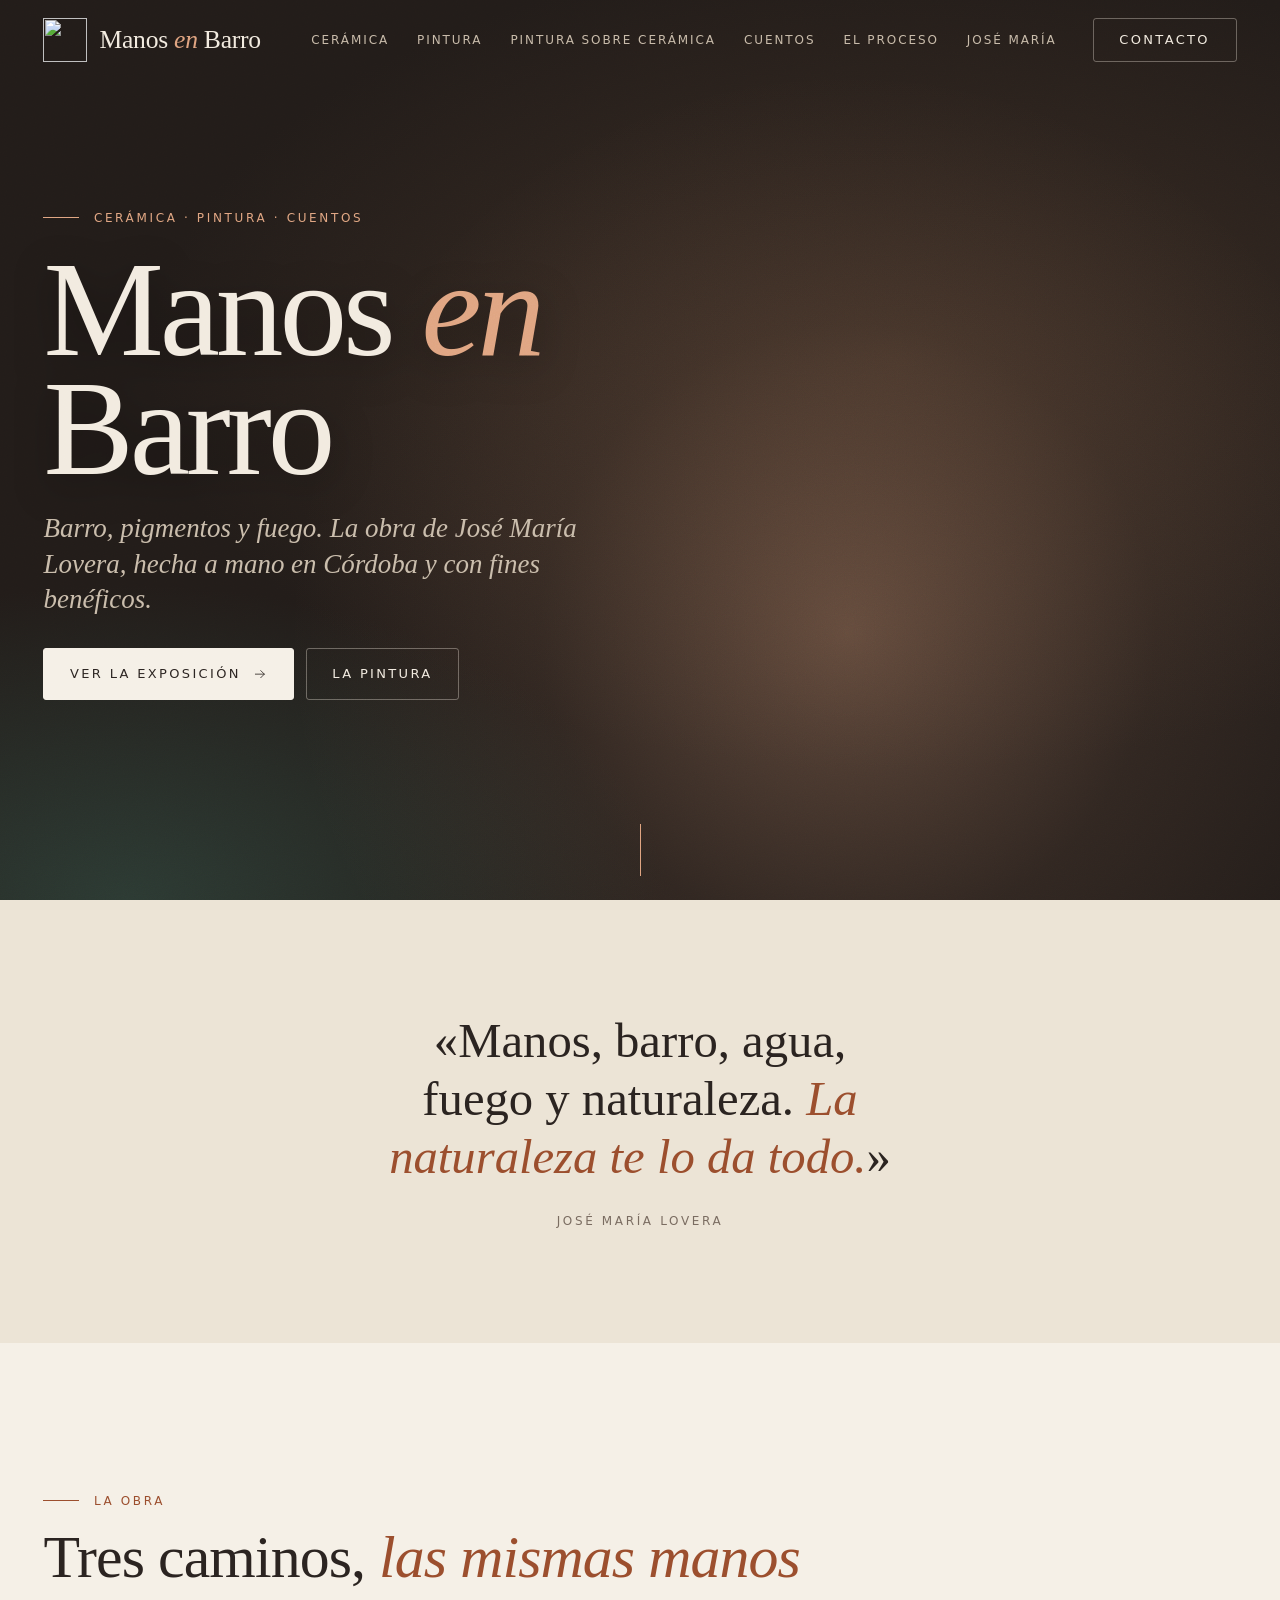
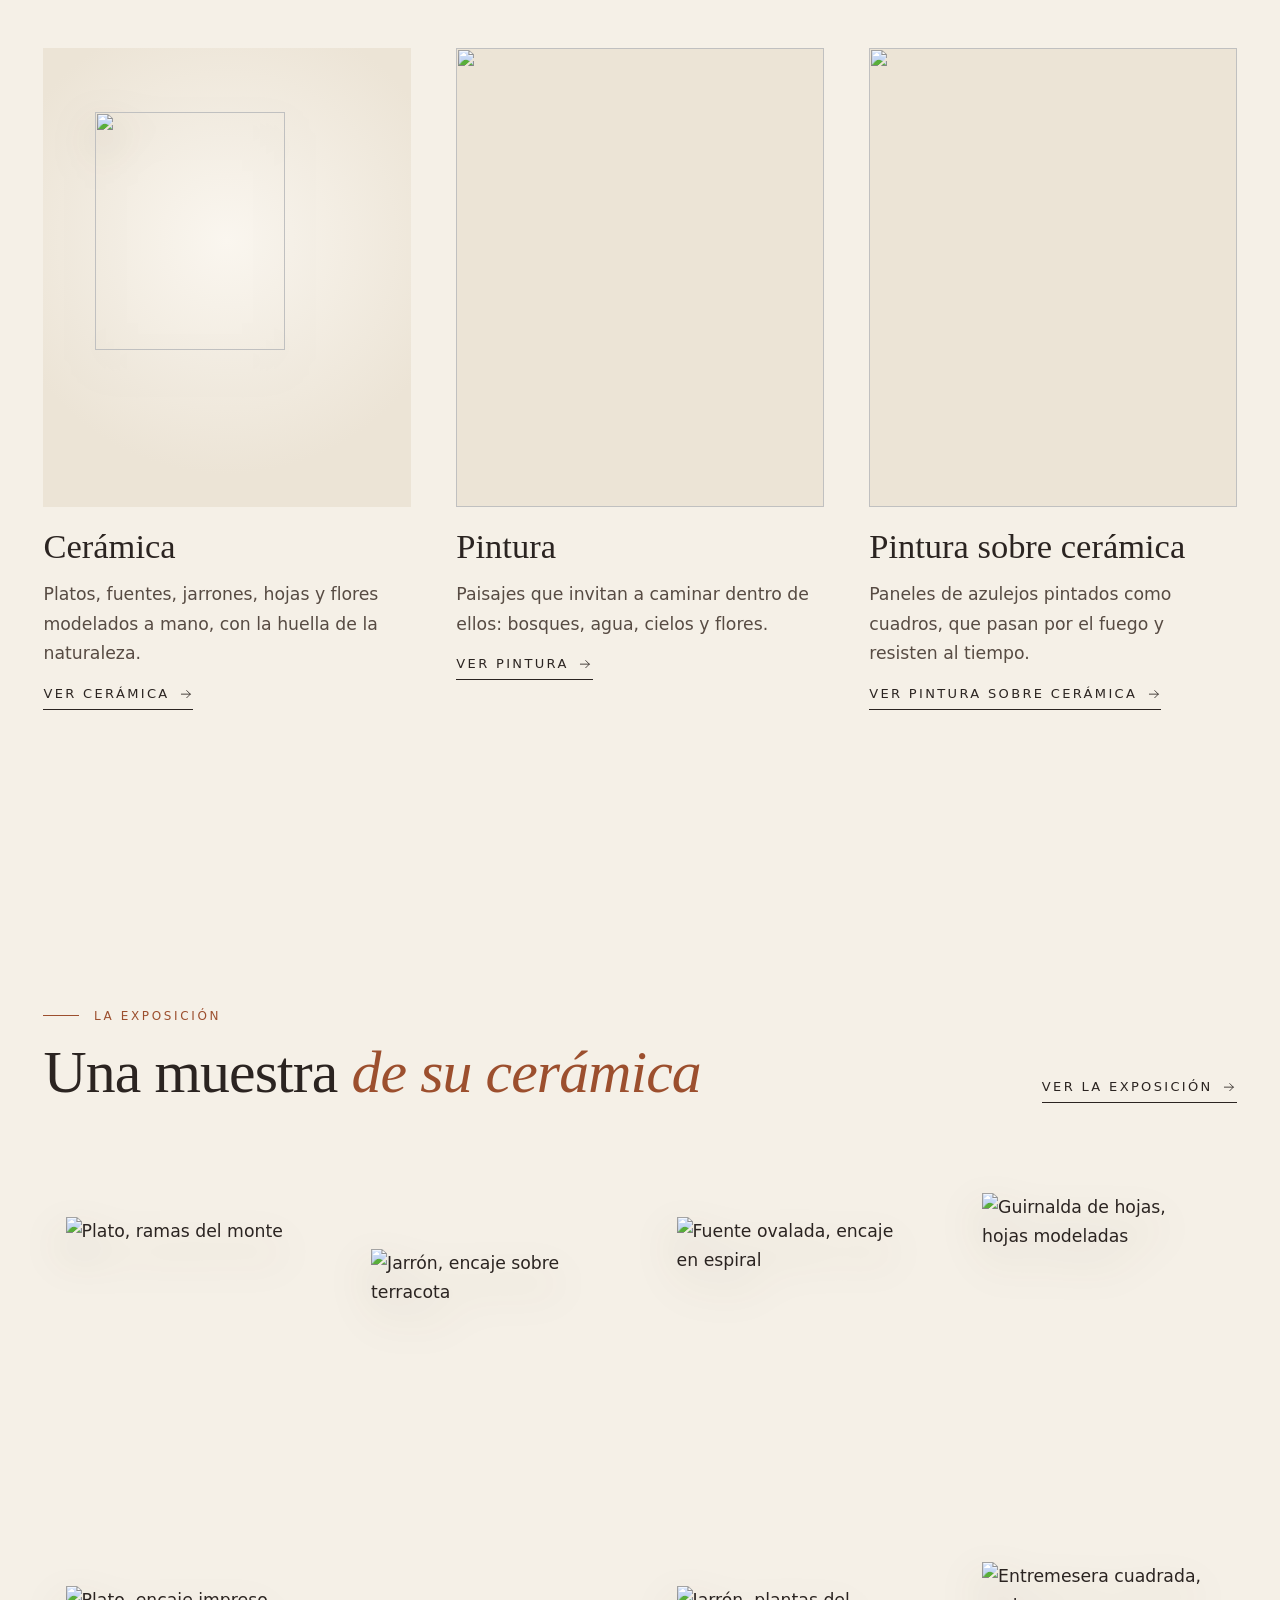
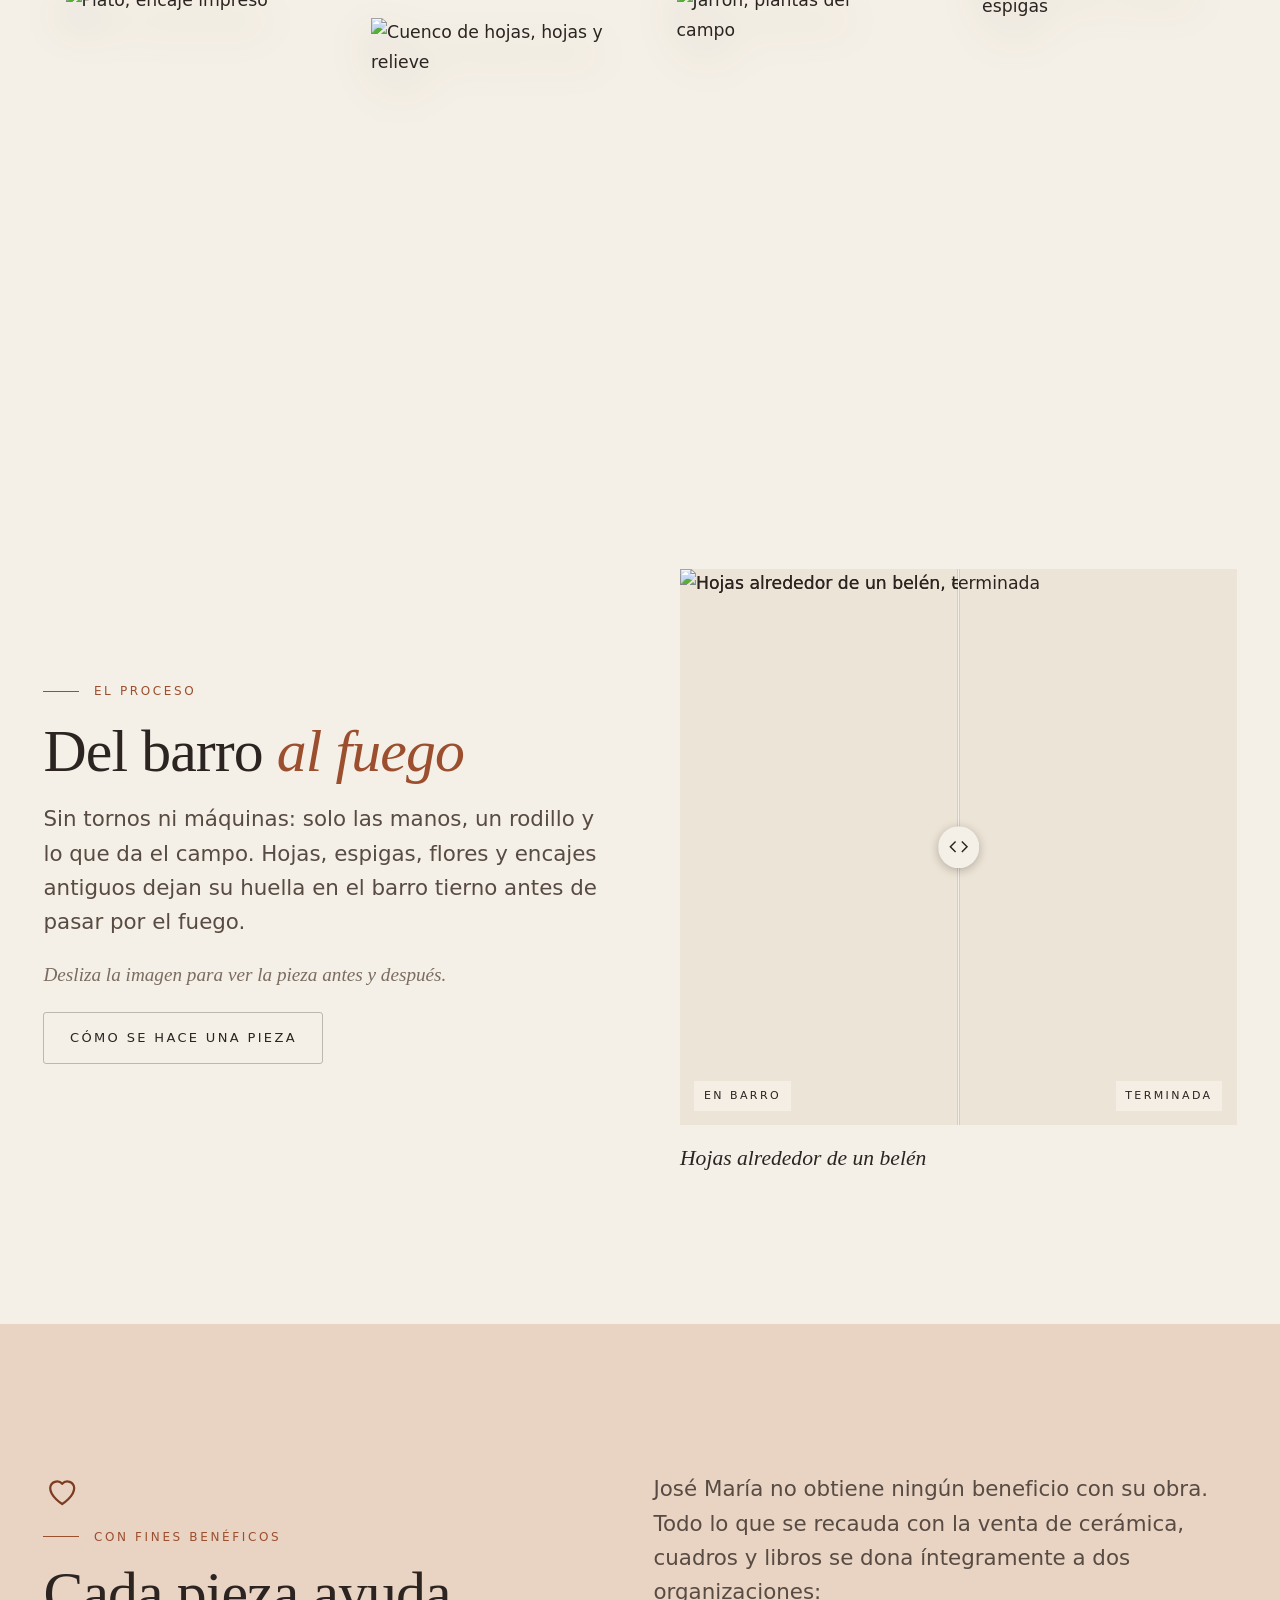
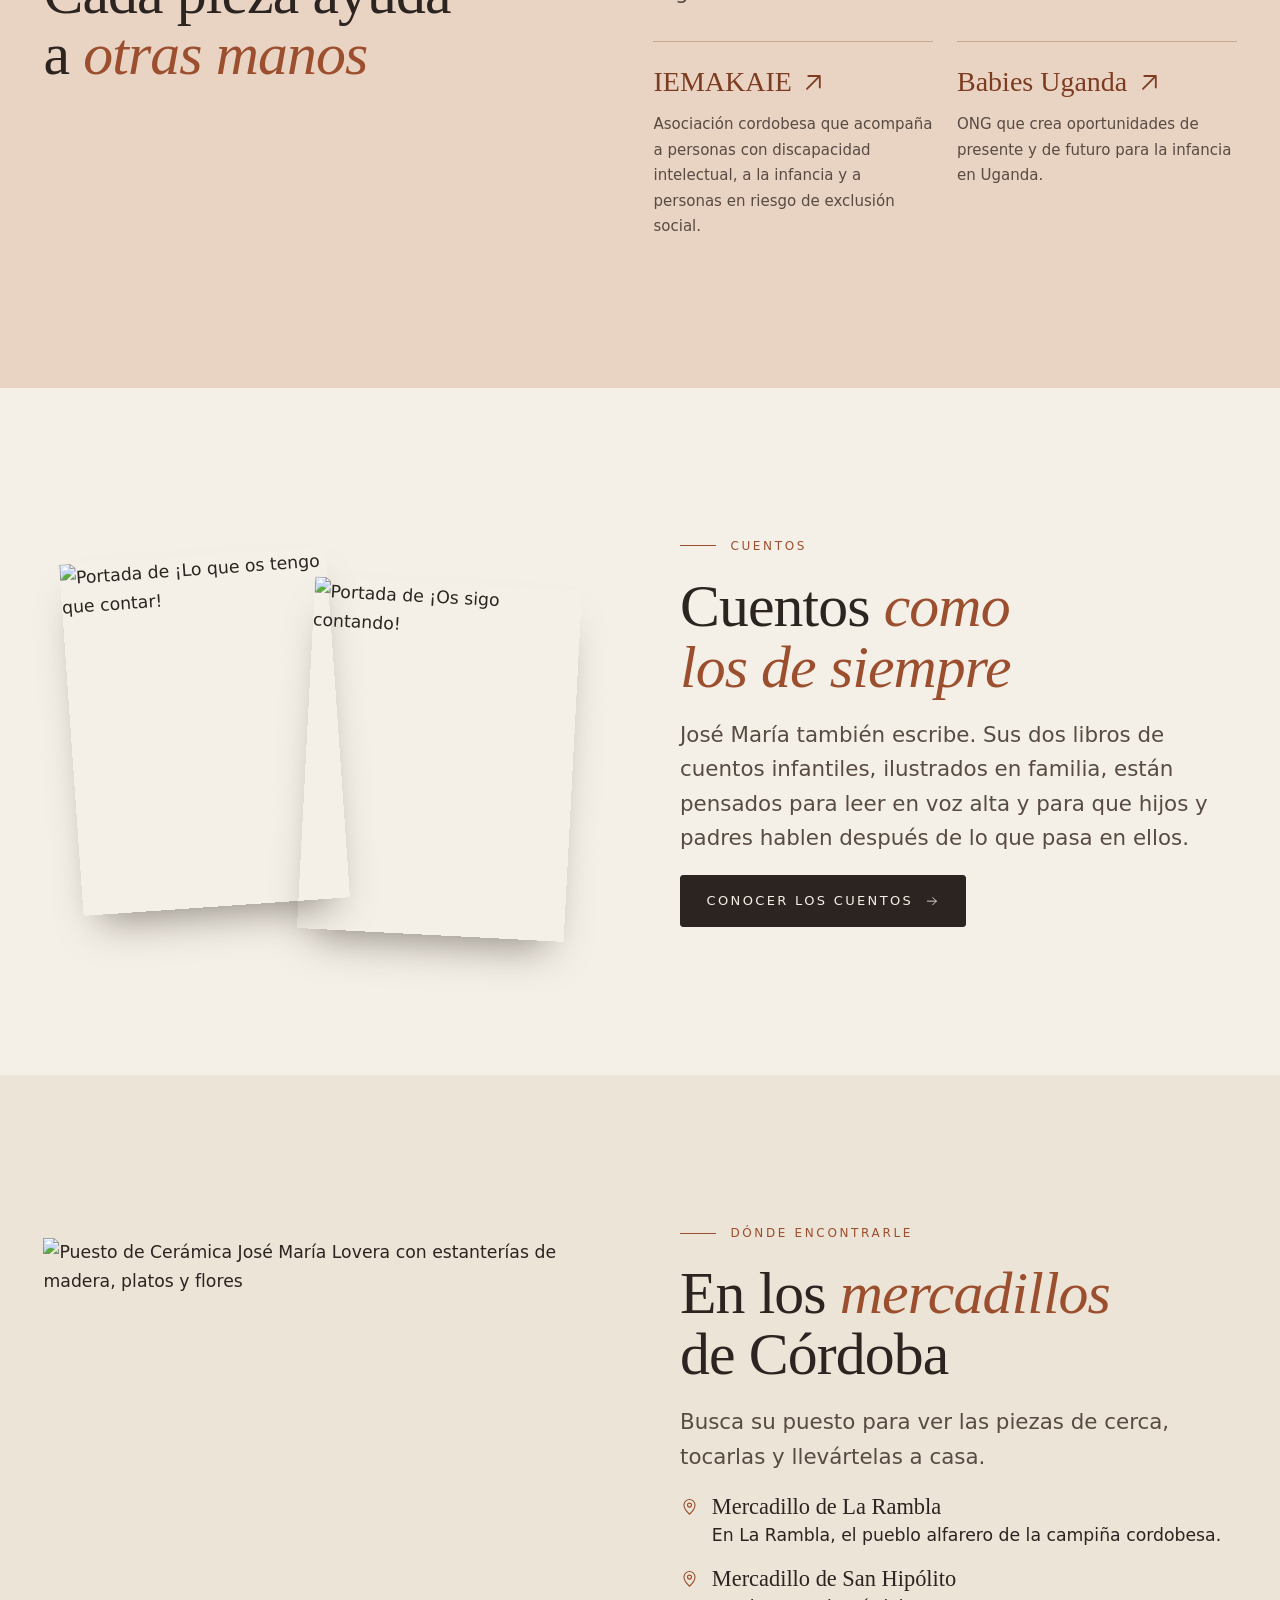
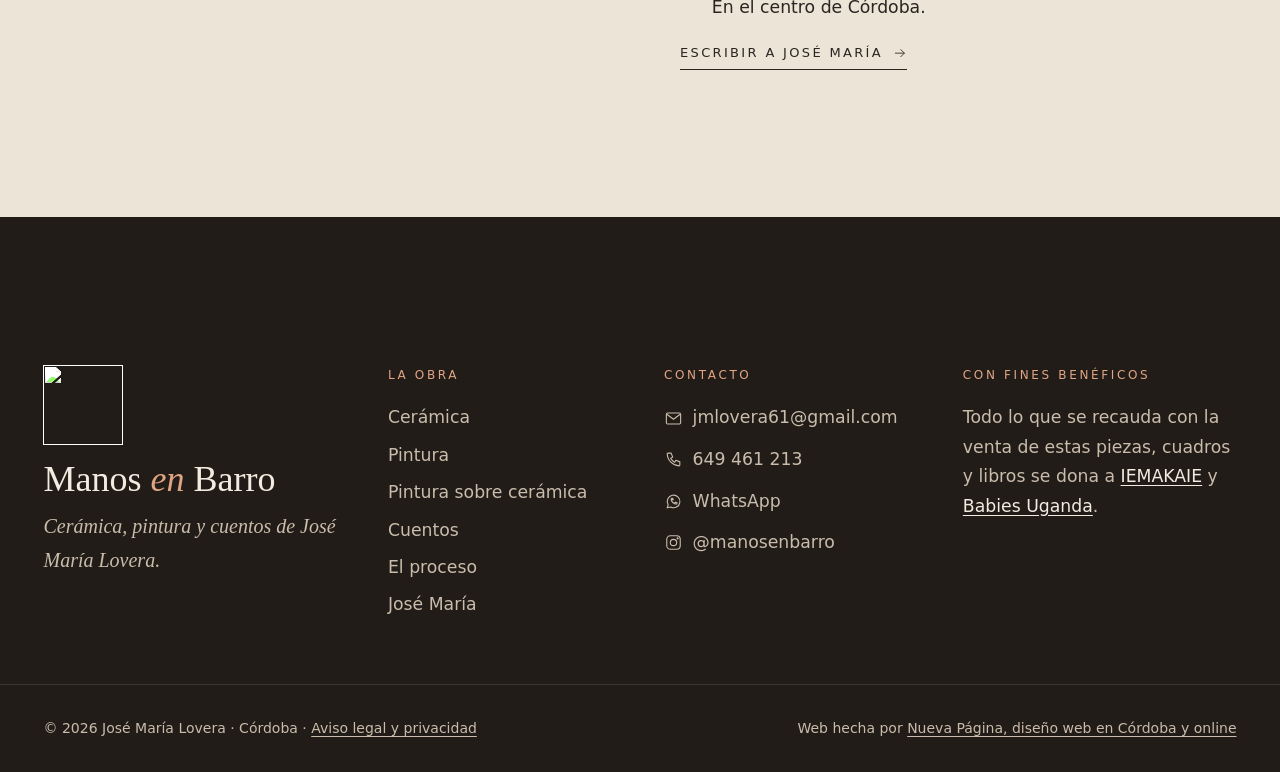
==== commit 943df019: "Actualiza la web (2026-11-08)" ====
--- a/index.html
+++ b/index.html
@@ -4,10 +4,10 @@
   <base href="/manos-en-barro/">
   <meta name="viewport" content="width=device-width, initial-scale=1">
   <link rel="icon" href="favicon.svg" type="image/svg+xml">
-<style>:root{color-scheme:light;--paper:#f5f0e7;--paper-2:#ece4d6;--paper-3:#e1d6c3;--ink:#2b2421;--ink-2:#574b43;--ink-3:#7a6c61;--clay:#9c4f2e;--clay-deep:#7d3c21;--clay-soft:#e9d3c3;--olive:#5d6b3b;--glaze:#2f5f55;--night:#221c19;--on-night:#f2ebe0;--on-night-2:#c9bcab;--line:rgb(43 36 33 / .14);--line-strong:rgb(43 36 33 / .28);--serif:"Cormorant Garamond Variable", "Cormorant Garamond", Garamond, "Times New Roman", serif;--sans:"Jost Variable", "Jost", ui-sans-serif, system-ui, sans-serif;--fs-hero:clamp(3.25rem, 1.4894366197rem + 7.5117370892vw, 8.25rem);--fs-h1:clamp(2.75rem, 1.6936619718rem + 4.5070422535vw, 5.75rem);--fs-h2:clamp(2.25rem, 1.6338028169rem + 2.6291079812vw, 4rem);--fs-h3:clamp(1.625rem, 1.4049295775rem + .9389671362vw, 2.25rem);--fs-h4:clamp(1.3125rem, 1.2024647887rem + .4694835681vw, 1.625rem);--fs-lead:clamp(1.125rem, 1.036971831rem + .3755868545vw, 1.375rem);--fs-body:clamp(1rem, .9669894366rem + .1408450704vw, 1.09375rem);--fs-small:.9375rem;--gutter:clamp(1.125rem, .4647887324rem + 2.8169014085vw, 3rem);--container:1320px;--narrow:760px;--section:clamp(5rem, 3.2394366197rem + 7.5117370892vw, 10rem);--header-h:5rem;--radius:3px;--ease:cubic-bezier(.22, 1, .36, 1)}*,*:before,*:after{box-sizing:border-box}*{margin:0}html{-webkit-text-size-adjust:100%;scroll-padding-top:calc(var(--header-h) + 1rem)}body{overflow-x:clip;font-family:var(--sans);font-size:var(--fs-body);font-weight:380;line-height:1.7;color:var(--ink);background:var(--paper);-webkit-font-smoothing:antialiased}app-root{display:block;overflow-x:clip}img,svg{display:block;max-width:100%}img{height:auto}a{color:inherit;text-decoration:none}button{font:inherit;color:inherit}ul[role=list]{padding:0;list-style:none}.container{width:100%;max-width:calc(var(--container) + var(--gutter) * 2);padding-inline:var(--gutter);margin-inline:auto}.narrow{max-width:calc(var(--narrow) + var(--gutter) * 2)}.section{padding-block:var(--section)}.section--alt{background:var(--paper-2)}.kicker{font-family:var(--sans);font-size:.75rem;font-weight:500;letter-spacing:.22em;text-transform:uppercase;display:inline-flex;gap:.9rem;align-items:center;color:var(--clay)}.kicker:before{width:2.25rem;height:1px;content:"";background:currentColor}.h2{font-family:var(--serif);font-size:var(--fs-h2);font-weight:400;line-height:1.02;letter-spacing:-.015em;text-wrap:balance}.h2 em{font-style:italic;font-weight:400;color:var(--clay)}.lead{max-width:40em;font-size:var(--fs-lead);line-height:1.6;color:var(--ink-2)}.btn{display:inline-flex;gap:.75rem;align-items:center;justify-content:center;min-height:3.25rem;padding:0 1.6rem;font-family:var(--sans);font-size:.8125rem;font-weight:500;letter-spacing:.18em;text-transform:uppercase;color:var(--paper);cursor:pointer;background:var(--ink);border:1px solid var(--ink);border-radius:var(--radius);transition:background-color .35s var(--ease),color .35s var(--ease),border-color .35s var(--ease)}@media(hover:hover)and (pointer:fine){.btn:hover{background:var(--clay-deep);border-color:var(--clay-deep)}}.btn--ghost{color:var(--ink);background:transparent;border-color:var(--line-strong)}@media(hover:hover)and (pointer:fine){.btn--ghost:hover{color:var(--paper);background:var(--ink);border-color:var(--ink)}}.link{display:inline-flex;gap:.6rem;align-items:center;font-size:.8125rem;font-weight:500;letter-spacing:.18em;text-transform:uppercase;border-bottom:1px solid currentColor;padding-bottom:.25rem;transition:color .3s var(--ease)}.link:hover{color:var(--clay)}.visually-hidden{position:absolute;width:1px;height:1px;overflow:hidden;clip:rect(0 0 0 0);white-space:nowrap}.skip{position:fixed;top:.75rem;left:.75rem;z-index:200;padding:.7rem 1rem;color:var(--paper);background:var(--ink);transform:translateY(-200%)}.skip:focus{transform:none}@media(prefers-reduced-motion:reduce){*,*:before,*:after{transition-duration:.01ms!important;animation-duration:.01ms!important}}</style><link rel="stylesheet" href="styles-GGKSBAAB.css" media="print" data-beasties-media="all"><noscript><link rel="stylesheet" href="styles-GGKSBAAB.css"></noscript><style ng-app-id="ng">.header[_ngcontent-ng-c2419597312]{position:fixed;inset:0 0 auto;z-index:100;transition:background-color .4s var(--ease),box-shadow .4s var(--ease)}.header.is-solid[_ngcontent-ng-c2419597312]{background:color-mix(in srgb,var(--paper) 92%,transparent);box-shadow:0 1px 0 var(--line);-webkit-backdrop-filter:blur(12px);backdrop-filter:blur(12px)}.header__bar[_ngcontent-ng-c2419597312]{display:flex;gap:1.5rem;align-items:center;height:var(--header-h)}.brand[_ngcontent-ng-c2419597312]{display:inline-flex;gap:.75rem;align-items:center;margin-right:auto}.brand[_ngcontent-ng-c2419597312]   img[_ngcontent-ng-c2419597312]{width:2.75rem;height:2.75rem}.brand__name[_ngcontent-ng-c2419597312]{font-family:var(--serif);font-size:1.6rem;font-weight:500;line-height:1;letter-spacing:-.01em;white-space:nowrap}.brand__name[_ngcontent-ng-c2419597312]   em[_ngcontent-ng-c2419597312]{font-style:italic;color:var(--clay)}.nav[_ngcontent-ng-c2419597312]{display:none}@media(min-width:1280px){.nav[_ngcontent-ng-c2419597312]{display:block}}.nav[_ngcontent-ng-c2419597312]   ul[_ngcontent-ng-c2419597312]{display:flex;gap:.25rem}.nav[_ngcontent-ng-c2419597312]   a[_ngcontent-ng-c2419597312]{display:block;padding:.5rem .75rem;font-size:.75rem;font-weight:500;letter-spacing:.16em;text-transform:uppercase;color:var(--ink-2);white-space:nowrap;transition:color .3s var(--ease)}.nav[_ngcontent-ng-c2419597312]   a[_ngcontent-ng-c2419597312]:hover, .nav[_ngcontent-ng-c2419597312]   a[aria-current=page][_ngcontent-ng-c2419597312]{color:var(--clay)}.nav[_ngcontent-ng-c2419597312]   a[aria-current=page][_ngcontent-ng-c2419597312]{text-decoration:underline;text-decoration-thickness:1px;text-underline-offset:.5em}.header__cta[_ngcontent-ng-c2419597312]{display:none;min-height:2.75rem}@media(min-width:768px){.header__cta[_ngcontent-ng-c2419597312]{display:inline-flex}}.toggle[_ngcontent-ng-c2419597312]{display:grid;gap:6px;place-content:center;width:2.75rem;height:2.75rem;cursor:pointer;background:none;border:1px solid var(--line-strong);border-radius:var(--radius)}@media(min-width:1280px){.toggle[_ngcontent-ng-c2419597312]{display:none}}.toggle[_ngcontent-ng-c2419597312]   i[_ngcontent-ng-c2419597312]{display:block;width:1.2rem;height:1px;background:var(--ink);transition:transform .4s var(--ease)}[aria-expanded=true][_ngcontent-ng-c2419597312]   .toggle[_ngcontent-ng-c2419597312]   i[_ngcontent-ng-c2419597312]:first-of-type, .toggle[aria-expanded=true][_ngcontent-ng-c2419597312]   i[_ngcontent-ng-c2419597312]:first-of-type{transform:translateY(3.5px) rotate(45deg)}.toggle[aria-expanded=true][_ngcontent-ng-c2419597312]   i[_ngcontent-ng-c2419597312]:last-of-type{transform:translateY(-3.5px) rotate(-45deg)}.menu[_ngcontent-ng-c2419597312]{position:fixed;inset:var(--header-h) 0 0;overflow-y:auto;visibility:hidden;background:var(--paper);opacity:0;transition:opacity .4s var(--ease),visibility 0s .4s}.menu.is-open[_ngcontent-ng-c2419597312]{visibility:visible;opacity:1;transition:opacity .4s var(--ease)}.menu[_ngcontent-ng-c2419597312]   ul[_ngcontent-ng-c2419597312]{display:grid;gap:.25rem;padding-block:2rem 3rem}.menu[_ngcontent-ng-c2419597312]   a[_ngcontent-ng-c2419597312]{display:block;padding-block:.35rem;font-family:var(--serif);font-size:clamp(2rem,1.735915493rem + 1.1267605634vw,2.75rem);font-weight:400;line-height:1.15}</style><style ng-app-id="ng">.footer[_ngcontent-ng-c204938207]{padding-top:var(--section);color:var(--on-night-2);background:var(--night)}.footer[_ngcontent-ng-c204938207]   a[_ngcontent-ng-c204938207]{transition:color .3s var(--ease)}.footer[_ngcontent-ng-c204938207]   a[_ngcontent-ng-c204938207]:hover{color:var(--on-night)}.footer__top[_ngcontent-ng-c204938207]{display:grid;gap:3rem}@media(min-width:768px){.footer__top[_ngcontent-ng-c204938207]{grid-template-columns:repeat(2,1fr)}}@media(min-width:1024px){.footer__top[_ngcontent-ng-c204938207]{grid-template-columns:1.3fr 1fr 1.1fr 1.2fr}}.footer__brand[_ngcontent-ng-c204938207]   img[_ngcontent-ng-c204938207]{width:5rem;height:5rem;margin-bottom:1rem;filter:brightness(1.6) saturate(.9)}.footer__name[_ngcontent-ng-c204938207]{font-family:var(--serif);font-size:2.25rem;line-height:1;color:var(--on-night)}.footer__name[_ngcontent-ng-c204938207]   em[_ngcontent-ng-c204938207]{font-style:italic;color:#e0a582}.footer__tag[_ngcontent-ng-c204938207]{margin-top:.75rem;font-family:var(--serif);font-size:1.25rem;font-style:italic}.footer__h[_ngcontent-ng-c204938207]{font-family:var(--sans);font-size:.75rem;font-weight:500;letter-spacing:.22em;text-transform:uppercase;margin-bottom:1.1rem;color:#e0a582}ul[_ngcontent-ng-c204938207]{display:grid;gap:.5rem}.footer__contact[_ngcontent-ng-c204938207]   a[_ngcontent-ng-c204938207]{display:inline-flex;gap:.6rem;align-items:center}.footer__charity[_ngcontent-ng-c204938207]   a[_ngcontent-ng-c204938207]{color:var(--on-night);text-decoration:underline;text-underline-offset:.2em}.footer__bottom[_ngcontent-ng-c204938207]{display:flex;flex-wrap:wrap;gap:.5rem 2rem;justify-content:space-between;padding-block:2rem;margin-top:4rem;font-size:.875rem;border-top:1px solid rgba(242,235,224,.12)}.footer__bottom[_ngcontent-ng-c204938207]   a[_ngcontent-ng-c204938207]{text-decoration:underline;text-underline-offset:.2em}</style><style ng-app-id="ng">[_nghost-ng-c2328317790]{display:inline-block;width:1.1em;height:1.1em;flex:none}svg[_ngcontent-ng-c2328317790]{width:100%;height:100%}</style><style ng-app-id="ng">.hero[_ngcontent-ng-c2856406437]{position:relative;min-height:min(100svh,62rem);padding-top:calc(var(--header-h) + clamp(1.875rem,1.2147887324rem + 2.8169014085vw,3.75rem));padding-bottom:clamp(2.5rem,1.3996478873rem + 4.6948356808vw,5.625rem);overflow:hidden;background:radial-gradient(70% 60% at 78% 45%,#faf6ef,transparent 70%),var(--paper)}.hero__inner[_ngcontent-ng-c2856406437]{display:grid;gap:2rem;align-items:center}@media(min-width:1024px){.hero__inner[_ngcontent-ng-c2856406437]{grid-template-columns:1fr 1fr;min-height:calc(min(100svh,62rem) - var(--header-h) - 8rem)}}.hero__copy[_ngcontent-ng-c2856406437]{display:grid;gap:1.5rem;justify-items:start}.hero__title[_ngcontent-ng-c2856406437]{font-family:var(--serif);font-size:var(--fs-hero);font-weight:300;line-height:.92;letter-spacing:-.025em}.hero__title[_ngcontent-ng-c2856406437]   em[_ngcontent-ng-c2856406437]{font-weight:300;font-style:italic;color:var(--clay)}.hero__sub[_ngcontent-ng-c2856406437]{max-width:26em;font-family:var(--serif);font-size:clamp(1.375rem,1.198943662rem + .7511737089vw,1.875rem);font-style:italic;line-height:1.3;color:var(--ink-2)}.hero__actions[_ngcontent-ng-c2856406437]{display:flex;flex-wrap:wrap;gap:.75rem;margin-top:.5rem}.hero__art[_ngcontent-ng-c2856406437]{position:relative;aspect-ratio:1;width:min(100%,38rem);justify-self:center}.hero__piece[_ngcontent-ng-c2856406437]{position:absolute;height:auto;filter:drop-shadow(0 26px 30px rgba(60,40,25,.28))}.hero__piece--a[_ngcontent-ng-c2856406437]{top:8%;left:6%;width:72%}.hero__piece--b[_ngcontent-ng-c2856406437]{right:0;bottom:4%;width:40%}.hero__piece--c[_ngcontent-ng-c2856406437]{top:0;right:4%;width:34%;rotate:18deg}.quote[_ngcontent-ng-c2856406437]{padding-block:clamp(4rem,2.7676056338rem + 5.2582159624vw,7.5rem);text-align:center}.quote[_ngcontent-ng-c2856406437]   blockquote[_ngcontent-ng-c2856406437]   p[_ngcontent-ng-c2856406437]{font-family:var(--serif);font-size:clamp(1.875rem,1.3908450704rem + 2.0657276995vw,3.25rem);font-weight:400;line-height:1.2;text-wrap:balance}.quote[_ngcontent-ng-c2856406437]   blockquote[_ngcontent-ng-c2856406437]   p[_ngcontent-ng-c2856406437]   em[_ngcontent-ng-c2856406437]{color:var(--clay)}.quote[_ngcontent-ng-c2856406437]   footer[_ngcontent-ng-c2856406437]{font-family:var(--sans);font-size:.75rem;font-weight:500;letter-spacing:.22em;text-transform:uppercase;margin-top:1.5rem;color:var(--ink-3)}.works__head[_ngcontent-ng-c2856406437], .featured__head[_ngcontent-ng-c2856406437]{display:grid;gap:1rem;justify-items:start;margin-bottom:clamp(2.25rem,1.6338028169rem + 2.6291079812vw,4rem)}.featured__head[_ngcontent-ng-c2856406437]{display:flex;flex-wrap:wrap;gap:1rem 2rem;align-items:end;justify-content:space-between}.featured__head[_ngcontent-ng-c2856406437] > div[_ngcontent-ng-c2856406437]{display:grid;gap:1rem}.works__list[_ngcontent-ng-c2856406437]{display:grid;gap:clamp(2rem,1.6478873239rem + 1.5023474178vw,3rem)}@media(min-width:768px){.works__list[_ngcontent-ng-c2856406437]{grid-template-columns:repeat(3,1fr)}}.work[_ngcontent-ng-c2856406437]{display:grid;gap:.9rem;justify-items:start}@media(hover:hover)and (pointer:fine){.work[_ngcontent-ng-c2856406437]:hover   img[_ngcontent-ng-c2856406437]{transform:scale(1.04)}}.work__img[_ngcontent-ng-c2856406437]{display:grid;place-items:center;width:100%;aspect-ratio:4/5;overflow:hidden;background:var(--paper-2)}.work__img[_ngcontent-ng-c2856406437]   img[_ngcontent-ng-c2856406437]{width:100%;height:100%;object-fit:cover;transition:transform 1s var(--ease)}.work__img--piece[_ngcontent-ng-c2856406437]{position:relative;display:block;background:radial-gradient(circle at 50% 42%,#faf6ef,var(--paper-2) 72%)}.work__img--piece[_ngcontent-ng-c2856406437]   img[_ngcontent-ng-c2856406437]{position:absolute;inset:14%;width:72%;height:72%;object-fit:contain;filter:drop-shadow(0 16px 20px rgba(60,40,25,.25))}.work__title[_ngcontent-ng-c2856406437]{margin-top:.4rem;font-family:var(--serif);font-size:var(--fs-h3);line-height:1.1}.work__text[_ngcontent-ng-c2856406437]{color:var(--ink-2)}.featured__grid[_ngcontent-ng-c2856406437]{display:grid;gap:clamp(1rem,.735915493rem + 1.1267605634vw,1.75rem);grid-template-columns:repeat(2,1fr)}@media(min-width:1024px){.featured__grid[_ngcontent-ng-c2856406437]{grid-template-columns:repeat(4,1fr)}}.piece[_ngcontent-ng-c2856406437]{display:grid;gap:.35rem}.piece__img[_ngcontent-ng-c2856406437]{position:relative;display:block;aspect-ratio:1;margin-bottom:.5rem;overflow:hidden;background:var(--paper)}.piece__img[_ngcontent-ng-c2856406437]   img[_ngcontent-ng-c2856406437]{position:absolute;inset:12%;width:76%;height:76%;object-fit:contain;filter:drop-shadow(0 14px 18px rgba(60,40,25,.22))}.piece__title[_ngcontent-ng-c2856406437]{font-family:var(--serif);font-size:1.3rem;line-height:1.2}.piece__meta[_ngcontent-ng-c2856406437]{font-size:.8125rem;color:var(--ink-3)}.process__inner[_ngcontent-ng-c2856406437], .books__inner[_ngcontent-ng-c2856406437], .markets__inner[_ngcontent-ng-c2856406437]{display:grid;gap:3rem;align-items:center}@media(min-width:1024px){.process__inner[_ngcontent-ng-c2856406437], .books__inner[_ngcontent-ng-c2856406437], .markets__inner[_ngcontent-ng-c2856406437]{grid-template-columns:1fr 1fr;gap:5rem}}.process__copy[_ngcontent-ng-c2856406437], .books__copy[_ngcontent-ng-c2856406437], .markets__copy[_ngcontent-ng-c2856406437]{display:grid;gap:1.25rem;justify-items:start}.process__hint[_ngcontent-ng-c2856406437]{font-family:var(--serif);font-size:1.2rem;font-style:italic;color:var(--ink-3)}.books__covers[_ngcontent-ng-c2856406437]{position:relative;display:flex;justify-content:center;min-height:22rem}.books__cover[_ngcontent-ng-c2856406437]{width:min(48%,17rem);height:auto;box-shadow:0 24px 40px -18px #2b242180}.books__cover--0[_ngcontent-ng-c2856406437]{rotate:-4deg;translate:6% 0}.books__cover--1[_ngcontent-ng-c2856406437]{z-index:1;rotate:3deg;translate:-6% 8%}.markets__photo[_ngcontent-ng-c2856406437]   img[_ngcontent-ng-c2856406437]{width:100%;aspect-ratio:4/3;object-fit:cover}.markets__list[_ngcontent-ng-c2856406437]{display:grid;gap:1rem}.markets__list[_ngcontent-ng-c2856406437]   li[_ngcontent-ng-c2856406437]{display:flex;gap:.8rem;align-items:baseline}.markets__list[_ngcontent-ng-c2856406437]   app-icon[_ngcontent-ng-c2856406437]{color:var(--clay);translate:0 .15em}.markets__list[_ngcontent-ng-c2856406437]   strong[_ngcontent-ng-c2856406437]{display:block;font-family:var(--serif);font-size:1.4rem;font-weight:500;line-height:1.2}</style><meta name="description" content="Cerámica hecha a mano, pintura y cuentos infantiles de José María Lovera, en Córdoba. Todo lo recaudado se dona a IEMAKAIE y Babies Uganda."><meta property="og:type" content="website"><meta property="og:url" content="https://manosenbarro.es/"><meta property="og:title" content="Manos en Barro · Cerámica y pintura de José María Lovera"><meta property="og:description" content="Cerámica hecha a mano, pintura y cuentos infantiles de José María Lovera, en Córdoba. Todo lo recaudado se dona a IEMAKAIE y Babies Uganda."><meta property="og:image" content="https://manosenbarro.es/og.jpg"><meta property="og:site_name" content="Manos en Barro"><meta property="og:locale" content="es_ES"><meta name="twitter:card" content="summary_large_image"><link rel="canonical" href="https://manosenbarro.es/"><script type="application/ld+json" data-page-ld="">{"@context":"https://schema.org","@graph":[{"@type":"Person","@id":"https://manosenbarro.es/#jose-maria","name":"José María Lovera Sánchez de Puerta","alternateName":"José María Lovera","jobTitle":"Ceramista, pintor y escritor","url":"https://manosenbarro.es/jose-maria/","email":"jmlovera61@gmail.com","birthDate":"1961-03-14","sameAs":["https://www.instagram.com/manosenbarro/"]},{"@type":"WebSite","name":"Manos en Barro","url":"https://manosenbarro.es/","inLanguage":"es-ES"}]}</script><style ng-app-id="ng">.ba__frame[_ngcontent-ng-c2818712222]{position:relative;aspect-ratio:1;overflow:hidden;background:var(--paper-2);touch-action:pan-y}.ba__img[_ngcontent-ng-c2818712222]{position:absolute;inset:0;width:100%;height:100%;object-fit:cover}.ba__img--before[_ngcontent-ng-c2818712222]{clip-path:inset(0 calc(100% - var(--pos)) 0 0)}.ba__handle[_ngcontent-ng-c2818712222]{position:absolute;top:0;bottom:0;left:var(--pos);width:1px;background:var(--paper);box-shadow:0 0 0 .5px #0003}.ba__handle[_ngcontent-ng-c2818712222]:after{position:absolute;top:50%;left:50%;width:2.6rem;height:2.6rem;content:"";background:var(--paper) url("data:image/svg+xml,%3Csvg xmlns='http://www.w3.org/2000/svg' viewBox='0 0 24 24' fill='none' stroke='%232b2421' stroke-width='1.4'%3E%3Cpath d='M9 7l-5 5 5 5M15 7l5 5-5 5'/%3E%3C/svg%3E") center/60% no-repeat;border-radius:50%;box-shadow:0 2px 10px #00000040;translate:-50% -50%}.ba__range[_ngcontent-ng-c2818712222]{position:absolute;inset:0;width:100%;height:100%;margin:0;cursor:ew-resize;opacity:0}.ba__range[_ngcontent-ng-c2818712222]:focus-visible + .ba__handle[_ngcontent-ng-c2818712222], .ba__frame[_ngcontent-ng-c2818712222]:has(.ba__range:focus-visible){outline:2px solid var(--clay);outline-offset:3px}.ba__tag[_ngcontent-ng-c2818712222]{font-family:var(--sans);font-size:.75rem;font-weight:500;letter-spacing:.22em;text-transform:uppercase;position:absolute;bottom:.9rem;padding:.35rem .6rem;font-size:.6875rem;color:var(--ink);background:#f5f0e7e0}.ba__tag--l[_ngcontent-ng-c2818712222]{left:.9rem}.ba__tag--r[_ngcontent-ng-c2818712222]{right:.9rem}.ba__cap[_ngcontent-ng-c2818712222]{margin-top:.9rem;font-family:var(--serif);font-size:1.35rem;font-style:italic}</style><style ng-app-id="ng">.charity[_ngcontent-ng-c1440838178]{padding-block:var(--section);background:var(--clay-soft)}.charity__inner[_ngcontent-ng-c1440838178]{display:grid;gap:2.5rem}@media(min-width:1024px){.charity__inner[_ngcontent-ng-c1440838178]{grid-template-columns:1fr 1.1fr;gap:5rem;align-items:start}}.charity__head[_ngcontent-ng-c1440838178]{display:grid;gap:1rem;justify-items:start}.charity__icon[_ngcontent-ng-c1440838178]{width:2.4rem;height:2.4rem;color:var(--clay-deep)}.charity__body[_ngcontent-ng-c1440838178]{display:grid;gap:2rem}.charity__list[_ngcontent-ng-c1440838178]{display:grid;gap:1.5rem}@media(min-width:640px){.charity__list[_ngcontent-ng-c1440838178]{grid-template-columns:1fr 1fr}}.charity__list[_ngcontent-ng-c1440838178]   li[_ngcontent-ng-c1440838178]{padding-top:1rem;border-top:1px solid rgba(125,60,33,.3)}.charity__list[_ngcontent-ng-c1440838178]   p[_ngcontent-ng-c1440838178]{margin-top:.4rem;font-size:var(--fs-small);color:var(--ink-2)}.charity__ngo[_ngcontent-ng-c1440838178]{display:inline-flex;gap:.4rem;align-items:center;font-family:var(--serif);font-size:1.75rem;font-weight:500;color:var(--clay-deep)}</style></head>
+<style>:root{color-scheme:light;--paper:#f5f0e7;--paper-2:#ece4d6;--paper-3:#e1d6c3;--ink:#2b2421;--ink-2:#574b43;--ink-3:#7a6c61;--clay:#9c4f2e;--clay-deep:#7d3c21;--clay-soft:#e9d3c3;--olive:#5d6b3b;--glaze:#2f5f55;--night:#221c19;--on-night:#f2ebe0;--on-night-2:#c9bcab;--line:rgb(43 36 33 / .14);--line-strong:rgb(43 36 33 / .28);--serif:"Cormorant Garamond Variable", "Cormorant Garamond", Garamond, "Times New Roman", serif;--sans:"Jost Variable", "Jost", ui-sans-serif, system-ui, sans-serif;--fs-hero:clamp(3.25rem, 1.4894366197rem + 7.5117370892vw, 8.25rem);--fs-h1:clamp(2.75rem, 1.6936619718rem + 4.5070422535vw, 5.75rem);--fs-h2:clamp(2.25rem, 1.6338028169rem + 2.6291079812vw, 4rem);--fs-h3:clamp(1.625rem, 1.4049295775rem + .9389671362vw, 2.25rem);--fs-h4:clamp(1.3125rem, 1.2024647887rem + .4694835681vw, 1.625rem);--fs-lead:clamp(1.125rem, 1.036971831rem + .3755868545vw, 1.375rem);--fs-body:clamp(1rem, .9669894366rem + .1408450704vw, 1.09375rem);--fs-small:.9375rem;--gutter:clamp(1.125rem, .4647887324rem + 2.8169014085vw, 3rem);--container:1320px;--narrow:760px;--section:clamp(5rem, 3.2394366197rem + 7.5117370892vw, 10rem);--header-h:5rem;--radius:3px;--ease:cubic-bezier(.22, 1, .36, 1)}*,*:before,*:after{box-sizing:border-box}*{margin:0}html{-webkit-text-size-adjust:100%;scroll-padding-top:calc(var(--header-h) + 1rem)}body{overflow-x:clip;font-family:var(--sans);font-size:var(--fs-body);font-weight:380;line-height:1.7;color:var(--ink);background:var(--paper);-webkit-font-smoothing:antialiased}app-root{display:block;overflow-x:clip}img,svg{display:block;max-width:100%}img{height:auto}a{color:inherit;text-decoration:none}button{font:inherit;color:inherit}ul[role=list]{padding:0;list-style:none}.container{width:100%;max-width:calc(var(--container) + var(--gutter) * 2);padding-inline:var(--gutter);margin-inline:auto}.narrow{max-width:calc(var(--narrow) + var(--gutter) * 2)}.section{padding-block:var(--section)}.section--alt{background:var(--paper-2)}.kicker{font-family:var(--sans);font-size:.75rem;font-weight:500;letter-spacing:.22em;text-transform:uppercase;display:inline-flex;gap:.9rem;align-items:center;color:var(--clay)}.kicker:before{width:2.25rem;height:1px;content:"";background:currentColor}.h2{font-family:var(--serif);font-size:var(--fs-h2);font-weight:400;line-height:1.02;letter-spacing:-.015em;text-wrap:balance}.h2 em{font-style:italic;font-weight:400;color:var(--clay)}.lead{max-width:40em;font-size:var(--fs-lead);line-height:1.6;color:var(--ink-2)}.btn{display:inline-flex;gap:.75rem;align-items:center;justify-content:center;min-height:3.25rem;padding:0 1.6rem;font-family:var(--sans);font-size:.8125rem;font-weight:500;letter-spacing:.18em;text-transform:uppercase;color:var(--paper);cursor:pointer;background:var(--ink);border:1px solid var(--ink);border-radius:var(--radius);transition:background-color .35s var(--ease),color .35s var(--ease),border-color .35s var(--ease)}@media(hover:hover)and (pointer:fine){.btn:hover{background:var(--clay-deep);border-color:var(--clay-deep)}}.btn--ghost{color:var(--ink);background:transparent;border-color:var(--line-strong)}@media(hover:hover)and (pointer:fine){.btn--ghost:hover{color:var(--paper);background:var(--ink);border-color:var(--ink)}}.btn--light{color:var(--ink);background:var(--paper);border-color:var(--paper)}@media(hover:hover)and (pointer:fine){.btn--light:hover{color:var(--paper);background:var(--clay);border-color:var(--clay)}}.btn--ghost-light{color:var(--on-night);background:transparent;border-color:#f2ebe059}@media(hover:hover)and (pointer:fine){.btn--ghost-light:hover{color:var(--ink);background:var(--on-night);border-color:var(--on-night)}}.link{display:inline-flex;gap:.6rem;align-items:center;font-size:.8125rem;font-weight:500;letter-spacing:.18em;text-transform:uppercase;border-bottom:1px solid currentColor;padding-bottom:.25rem;transition:color .3s var(--ease)}.link:hover{color:var(--clay)}.visually-hidden{position:absolute;width:1px;height:1px;overflow:hidden;clip:rect(0 0 0 0);white-space:nowrap}.skip{position:fixed;top:.75rem;left:.75rem;z-index:200;padding:.7rem 1rem;color:var(--paper);background:var(--ink);transform:translateY(-200%)}.skip:focus{transform:none}@media(prefers-reduced-motion:reduce){*,*:before,*:after{transition-duration:.01ms!important;animation-duration:.01ms!important}}</style><link rel="stylesheet" href="styles-B5NRCSHD.css" media="print" data-beasties-media="all"><noscript><link rel="stylesheet" href="styles-B5NRCSHD.css"></noscript><style ng-app-id="ng">.header[_ngcontent-ng-c2880764817]{position:fixed;inset:0 0 auto;z-index:100;transition:background-color .4s var(--ease),box-shadow .4s var(--ease)}.header.is-solid[_ngcontent-ng-c2880764817]{background:color-mix(in srgb,var(--paper) 92%,transparent);box-shadow:0 1px 0 var(--line);-webkit-backdrop-filter:blur(12px);backdrop-filter:blur(12px)}.header__bar[_ngcontent-ng-c2880764817]{display:flex;gap:1.5rem;align-items:center;height:var(--header-h)}.brand[_ngcontent-ng-c2880764817]{display:inline-flex;gap:.75rem;align-items:center;margin-right:auto}.brand[_ngcontent-ng-c2880764817]   img[_ngcontent-ng-c2880764817]{width:2.75rem;height:2.75rem}.brand__name[_ngcontent-ng-c2880764817]{font-family:var(--serif);font-size:1.6rem;font-weight:500;line-height:1;letter-spacing:-.01em;white-space:nowrap}.brand__name[_ngcontent-ng-c2880764817]   em[_ngcontent-ng-c2880764817]{font-style:italic;color:var(--clay)}.nav[_ngcontent-ng-c2880764817]{display:none}@media(min-width:1280px){.nav[_ngcontent-ng-c2880764817]{display:block}}.nav[_ngcontent-ng-c2880764817]   ul[_ngcontent-ng-c2880764817]{display:flex;gap:.25rem}.nav[_ngcontent-ng-c2880764817]   a[_ngcontent-ng-c2880764817]{display:block;padding:.5rem .75rem;font-size:.75rem;font-weight:500;letter-spacing:.16em;text-transform:uppercase;color:var(--ink-2);white-space:nowrap;transition:color .3s var(--ease)}.nav[_ngcontent-ng-c2880764817]   a[_ngcontent-ng-c2880764817]:hover, .nav[_ngcontent-ng-c2880764817]   a[aria-current=page][_ngcontent-ng-c2880764817]{color:var(--clay)}.nav[_ngcontent-ng-c2880764817]   a[aria-current=page][_ngcontent-ng-c2880764817]{text-decoration:underline;text-decoration-thickness:1px;text-underline-offset:.5em}.header__cta[_ngcontent-ng-c2880764817]{display:none;min-height:2.75rem}@media(min-width:768px){.header__cta[_ngcontent-ng-c2880764817]{display:inline-flex}}.toggle[_ngcontent-ng-c2880764817]{display:grid;gap:6px;place-content:center;width:2.75rem;height:2.75rem;cursor:pointer;background:none;border:1px solid var(--line-strong);border-radius:var(--radius)}@media(min-width:1280px){.toggle[_ngcontent-ng-c2880764817]{display:none}}.toggle[_ngcontent-ng-c2880764817]   i[_ngcontent-ng-c2880764817]{display:block;width:1.2rem;height:1px;background:var(--ink);transition:transform .4s var(--ease)}[aria-expanded=true][_ngcontent-ng-c2880764817]   .toggle[_ngcontent-ng-c2880764817]   i[_ngcontent-ng-c2880764817]:first-of-type, .toggle[aria-expanded=true][_ngcontent-ng-c2880764817]   i[_ngcontent-ng-c2880764817]:first-of-type{transform:translateY(3.5px) rotate(45deg)}.toggle[aria-expanded=true][_ngcontent-ng-c2880764817]   i[_ngcontent-ng-c2880764817]:last-of-type{transform:translateY(-3.5px) rotate(-45deg)}.menu[_ngcontent-ng-c2880764817]{position:fixed;inset:var(--header-h) 0 0;overflow-y:auto;visibility:hidden;background:var(--paper);opacity:0;transition:opacity .4s var(--ease),visibility 0s .4s}.menu.is-open[_ngcontent-ng-c2880764817]{visibility:visible;opacity:1;transition:opacity .4s var(--ease)}.menu[_ngcontent-ng-c2880764817]   ul[_ngcontent-ng-c2880764817]{display:grid;gap:.25rem;padding-block:2rem 3rem}.menu[_ngcontent-ng-c2880764817]   a[_ngcontent-ng-c2880764817]{display:block;padding-block:.35rem;font-family:var(--serif);font-size:clamp(2rem,1.735915493rem + 1.1267605634vw,2.75rem);font-weight:400;line-height:1.15}.header.is-dark[_ngcontent-ng-c2880764817]{color:var(--on-night)}.header.is-dark[_ngcontent-ng-c2880764817]   .brand__name[_ngcontent-ng-c2880764817]   em[_ngcontent-ng-c2880764817]{color:#e0a582}.header.is-dark[_ngcontent-ng-c2880764817]   .nav[_ngcontent-ng-c2880764817]   a[_ngcontent-ng-c2880764817]{color:var(--on-night-2)}.header.is-dark[_ngcontent-ng-c2880764817]   .nav[_ngcontent-ng-c2880764817]   a[_ngcontent-ng-c2880764817]:hover, .header.is-dark[_ngcontent-ng-c2880764817]   .nav[_ngcontent-ng-c2880764817]   a[aria-current=page][_ngcontent-ng-c2880764817]{color:#e0a582}.header.is-dark[_ngcontent-ng-c2880764817]   .header__cta[_ngcontent-ng-c2880764817]{color:var(--on-night);border-color:#f2ebe059}@media(hover:hover)and (pointer:fine){.header.is-dark[_ngcontent-ng-c2880764817]   .header__cta[_ngcontent-ng-c2880764817]:hover{color:var(--ink);background:var(--on-night);border-color:var(--on-night)}}.header.is-dark[_ngcontent-ng-c2880764817]   .toggle[_ngcontent-ng-c2880764817]{border-color:#f2ebe059}.header.is-dark[_ngcontent-ng-c2880764817]   .toggle[_ngcontent-ng-c2880764817]   i[_ngcontent-ng-c2880764817]{background:var(--on-night)}</style><style ng-app-id="ng">.footer[_ngcontent-ng-c204938207]{padding-top:var(--section);color:var(--on-night-2);background:var(--night)}.footer[_ngcontent-ng-c204938207]   a[_ngcontent-ng-c204938207]{transition:color .3s var(--ease)}.footer[_ngcontent-ng-c204938207]   a[_ngcontent-ng-c204938207]:hover{color:var(--on-night)}.footer__top[_ngcontent-ng-c204938207]{display:grid;gap:3rem}@media(min-width:768px){.footer__top[_ngcontent-ng-c204938207]{grid-template-columns:repeat(2,1fr)}}@media(min-width:1024px){.footer__top[_ngcontent-ng-c204938207]{grid-template-columns:1.3fr 1fr 1.1fr 1.2fr}}.footer__brand[_ngcontent-ng-c204938207]   img[_ngcontent-ng-c204938207]{width:5rem;height:5rem;margin-bottom:1rem;filter:brightness(1.6) saturate(.9)}.footer__name[_ngcontent-ng-c204938207]{font-family:var(--serif);font-size:2.25rem;line-height:1;color:var(--on-night)}.footer__name[_ngcontent-ng-c204938207]   em[_ngcontent-ng-c204938207]{font-style:italic;color:#e0a582}.footer__tag[_ngcontent-ng-c204938207]{margin-top:.75rem;font-family:var(--serif);font-size:1.25rem;font-style:italic}.footer__h[_ngcontent-ng-c204938207]{font-family:var(--sans);font-size:.75rem;font-weight:500;letter-spacing:.22em;text-transform:uppercase;margin-bottom:1.1rem;color:#e0a582}ul[_ngcontent-ng-c204938207]{display:grid;gap:.5rem}.footer__contact[_ngcontent-ng-c204938207]   a[_ngcontent-ng-c204938207]{display:inline-flex;gap:.6rem;align-items:center}.footer__charity[_ngcontent-ng-c204938207]   a[_ngcontent-ng-c204938207]{color:var(--on-night);text-decoration:underline;text-underline-offset:.2em}.footer__bottom[_ngcontent-ng-c204938207]{display:flex;flex-wrap:wrap;gap:.5rem 2rem;justify-content:space-between;padding-block:2rem;margin-top:4rem;font-size:.875rem;border-top:1px solid rgba(242,235,224,.12)}.footer__bottom[_ngcontent-ng-c204938207]   a[_ngcontent-ng-c204938207]{text-decoration:underline;text-underline-offset:.2em}</style><style ng-app-id="ng">[_nghost-ng-c2328317790]{display:inline-block;width:1.1em;height:1.1em;flex:none}svg[_ngcontent-ng-c2328317790]{width:100%;height:100%}</style><style ng-app-id="ng">.hero[_ngcontent-ng-c686208868]{--on: var(--on-night);--warm: #e0a582;position:relative;display:grid;min-height:100svh;overflow:hidden;color:var(--on);background:radial-gradient(90% 70% at 70% 40%,#3b2d24 0%,transparent 65%),radial-gradient(60% 50% at 10% 100%,#2c3a33 0%,transparent 70%),var(--night);isolation:isolate}.hero[_ngcontent-ng-c686208868]:after{position:absolute;inset:0;z-index:3;pointer-events:none;content:"";background-image:url("data:image/svg+xml,%3Csvg xmlns='http://www.w3.org/2000/svg' width='160' height='160'%3E%3Cfilter id='n'%3E%3CfeTurbulence type='fractalNoise' baseFrequency='.9' numOctaves='2' stitchTiles='stitch'/%3E%3C/filter%3E%3Crect width='100%25' height='100%25' filter='url(%23n)' opacity='.55'/%3E%3C/svg%3E");mix-blend-mode:overlay;opacity:.18}.hero__glow[_ngcontent-ng-c686208868]{position:absolute;top:8%;right:-10%;z-index:-1;width:min(95vw,70rem);aspect-ratio:1;background:radial-gradient(closest-side,rgba(224,165,130,.32),rgba(224,165,130,.08) 55%,transparent);border-radius:50%;animation:_ngcontent-ng-c686208868_glow 7s ease-in-out infinite alternate}@media(max-width:1023px){.hero__glow[_ngcontent-ng-c686208868]{top:-6%;right:-30%}}@keyframes _ngcontent-ng-c686208868_glow{to{opacity:.65;transform:scale(1.08)}}.hero__stage[_ngcontent-ng-c686208868]{position:absolute;top:max(var(--header-h) + .5rem,50svh - min(29vw,28rem,50svh - var(--header-h) - 1rem));right:-4%;z-index:1;width:min(58vw,56rem,100svh - var(--header-h) - 2rem);aspect-ratio:1}@media(max-width:1023px){.hero__stage[_ngcontent-ng-c686208868]{top:calc(var(--header-h) - .5rem);right:50%;width:min(108vw,34rem);translate:50% 0;opacity:.95}}.hero__layer[_ngcontent-ng-c686208868]{position:absolute;transform:translate3d(calc(var(--px, 0) * var(--depth) * -14px),calc(var(--py, 0) * var(--depth) * -10px - var(--sy, 0) * var(--depth) * 90px),0);will-change:transform}.hero__float[_ngcontent-ng-c686208868]{display:block}.hero__piece[_ngcontent-ng-c686208868]{width:100%;filter:drop-shadow(0 34px 34px rgba(0,0,0,.5))}.hero__layer--main[_ngcontent-ng-c686208868]{top:14%;left:16%;width:60%}.hero__layer--panel[_ngcontent-ng-c686208868]{top:3%;left:55%;width:39%;rotate:5deg}.hero__layer--blue[_ngcontent-ng-c686208868]{top:60%;left:2%;width:31%}.hero__layer--leaf[_ngcontent-ng-c686208868]{top:61%;left:62%;width:33%}.hero__layer--lace[_ngcontent-ng-c686208868]{top:5%;left:3%;width:22%}.hero__inner[_ngcontent-ng-c686208868]{position:relative;z-index:2;display:grid;align-items:end;padding-top:calc(var(--header-h) + 2rem);padding-bottom:clamp(4.5rem,3.6637323944rem + 3.5680751174vw,6.875rem)}@media(max-width:1023px){.hero__inner[_ngcontent-ng-c686208868]{padding-top:calc(var(--header-h) + min(96vw,31rem))}}@media(min-width:1024px){.hero__inner[_ngcontent-ng-c686208868]{align-items:center}}.hero__copy[_ngcontent-ng-c686208868]{display:grid;gap:1.4rem;justify-items:start;max-width:min(36rem,46vw);transform:translate3d(0,calc(var(--sy, 0) * 60px),0)}@media(max-width:1023px){.hero__copy[_ngcontent-ng-c686208868]{max-width:36rem}}.hero__copy[_ngcontent-ng-c686208868]{opacity:calc(1 - var(--sy, 0) * 1.2)}.hero__copy[_ngcontent-ng-c686208868]   .kicker[_ngcontent-ng-c686208868]{color:var(--warm)}.hero__title[_ngcontent-ng-c686208868]{font-family:var(--serif);font-size:clamp(4rem,2.1514084507rem + 7.8873239437vw,9.25rem);font-weight:300;line-height:.88;letter-spacing:-.03em;text-shadow:0 10px 40px rgba(0,0,0,.35)}.hero__title[_ngcontent-ng-c686208868]   em[_ngcontent-ng-c686208868]{display:inline-block;font-weight:300;font-style:italic;color:var(--warm)}.hero__sub[_ngcontent-ng-c686208868]{max-width:24em;font-family:var(--serif);font-size:clamp(1.3125rem,1.1584507042rem + .6572769953vw,1.75rem);font-style:italic;line-height:1.32;color:var(--on-night-2)}.hero__actions[_ngcontent-ng-c686208868]{display:flex;flex-wrap:wrap;gap:.75rem;margin-top:.5rem}.hero__scroll[_ngcontent-ng-c686208868]{position:absolute;bottom:1.5rem;left:50%;z-index:4;display:block;width:2rem;height:3.25rem;translate:-50% 0}.hero__scroll[_ngcontent-ng-c686208868]   span[_ngcontent-ng-c686208868]{position:absolute;top:0;left:50%;width:1px;height:100%;overflow:hidden;background:#f2ebe033}.hero__scroll[_ngcontent-ng-c686208868]   span[_ngcontent-ng-c686208868]:after{position:absolute;inset:0;content:"";background:var(--warm);animation:_ngcontent-ng-c686208868_drip 2.4s var(--ease) infinite}@media(max-width:1023px){.hero__scroll[_ngcontent-ng-c686208868]{display:none}}@keyframes _ngcontent-ng-c686208868_drip{0%{transform:translateY(-100%)}to{transform:translateY(100%)}}html.motion[_nghost-ng-c686208868]   .hero__piece[_ngcontent-ng-c686208868], html.motion   [_nghost-ng-c686208868]   .hero__piece[_ngcontent-ng-c686208868]{animation:_ngcontent-ng-c686208868_piece-in 1.8s var(--ease) var(--in, 0ms) both}html.motion[_nghost-ng-c686208868]   .hero__float[_ngcontent-ng-c686208868], html.motion   [_nghost-ng-c686208868]   .hero__float[_ngcontent-ng-c686208868]{animation:_ngcontent-ng-c686208868_float var(--dur, 9s) ease-in-out 2s infinite alternate}html.motion[_nghost-ng-c686208868]   .hero__in[_ngcontent-ng-c686208868], html.motion   [_nghost-ng-c686208868]   .hero__in[_ngcontent-ng-c686208868]{animation:_ngcontent-ng-c686208868_copy-in 1.4s var(--ease) var(--in, 0ms) both}@keyframes _ngcontent-ng-c686208868_piece-in{0%{opacity:0;filter:drop-shadow(0 34px 34px rgba(0,0,0,0)) blur(10px);transform:translateY(60px) scale(.88)}}@keyframes _ngcontent-ng-c686208868_float{0%{transform:translateY(0) rotate(0)}to{transform:translateY(-16px) rotate(var(--rot, 2deg))}}@keyframes _ngcontent-ng-c686208868_copy-in{0%{opacity:0;filter:blur(6px);transform:translateY(24px)}}.quote[_ngcontent-ng-c686208868]{padding-block:clamp(4rem,2.7676056338rem + 5.2582159624vw,7.5rem);text-align:center}.quote[_ngcontent-ng-c686208868]   blockquote[_ngcontent-ng-c686208868]   p[_ngcontent-ng-c686208868]{font-family:var(--serif);font-size:clamp(1.875rem,1.3908450704rem + 2.0657276995vw,3.25rem);font-weight:400;line-height:1.2;text-wrap:balance}.quote[_ngcontent-ng-c686208868]   blockquote[_ngcontent-ng-c686208868]   p[_ngcontent-ng-c686208868]   em[_ngcontent-ng-c686208868]{color:var(--clay)}.quote[_ngcontent-ng-c686208868]   footer[_ngcontent-ng-c686208868]{font-family:var(--sans);font-size:.75rem;font-weight:500;letter-spacing:.22em;text-transform:uppercase;margin-top:1.5rem;color:var(--ink-3)}.works__head[_ngcontent-ng-c686208868], .featured__head[_ngcontent-ng-c686208868]{display:grid;gap:1rem;justify-items:start;margin-bottom:clamp(2.25rem,1.6338028169rem + 2.6291079812vw,4rem)}.featured__head[_ngcontent-ng-c686208868]{display:flex;flex-wrap:wrap;gap:1rem 2rem;align-items:end;justify-content:space-between}.featured__head[_ngcontent-ng-c686208868] > div[_ngcontent-ng-c686208868]{display:grid;gap:1rem}.works__list[_ngcontent-ng-c686208868]{display:grid;gap:clamp(2rem,1.6478873239rem + 1.5023474178vw,3rem)}@media(min-width:768px){.works__list[_ngcontent-ng-c686208868]{grid-template-columns:repeat(3,1fr)}}.work[_ngcontent-ng-c686208868]{display:grid;gap:.9rem;justify-items:start}@media(hover:hover)and (pointer:fine){.work[_ngcontent-ng-c686208868]:hover   img[_ngcontent-ng-c686208868]{transform:scale(1.04)}}.work__img[_ngcontent-ng-c686208868]{display:grid;place-items:center;width:100%;aspect-ratio:4/5;overflow:hidden;background:var(--paper-2)}.work__img[_ngcontent-ng-c686208868]   img[_ngcontent-ng-c686208868]{width:100%;height:100%;object-fit:cover;transition:transform 1s var(--ease)}.work__img--piece[_ngcontent-ng-c686208868]{position:relative;display:block;background:radial-gradient(circle at 50% 42%,#faf6ef,var(--paper-2) 72%)}.work__img--piece[_ngcontent-ng-c686208868]   img[_ngcontent-ng-c686208868]{position:absolute;inset:14%;width:72%;height:72%;object-fit:contain;filter:drop-shadow(0 16px 20px rgba(60,40,25,.25))}.work__title[_ngcontent-ng-c686208868]{margin-top:.4rem;font-family:var(--serif);font-size:var(--fs-h3);line-height:1.1}.work__text[_ngcontent-ng-c686208868]{color:var(--ink-2)}.salon[_ngcontent-ng-c686208868]{display:grid;grid-template-columns:repeat(2,minmax(0,1fr));gap:clamp(.75rem,.3098591549rem + 1.8779342723vw,2rem);align-items:center}@media(min-width:1024px){.salon[_ngcontent-ng-c686208868]{grid-template-columns:repeat(4,minmax(0,1fr))}}.salon__item[_ngcontent-ng-c686208868]{aspect-ratio:1}@media(min-width:1024px){.salon__item--1[_ngcontent-ng-c686208868], .salon__item--5[_ngcontent-ng-c686208868]{margin-top:4rem}.salon__item--3[_ngcontent-ng-c686208868], .salon__item--7[_ngcontent-ng-c686208868]{margin-top:-3rem}}.salon__piece[_ngcontent-ng-c686208868]{position:relative;display:block;width:100%;height:100%}.salon__piece[_ngcontent-ng-c686208868]   img[_ngcontent-ng-c686208868]{position:absolute;inset:8%;width:84%;height:84%;object-fit:contain;filter:drop-shadow(0 20px 22px rgba(60,40,25,.24));transition:transform .9s var(--ease),filter .9s var(--ease)}@media(hover:hover)and (pointer:fine){.salon__piece[_ngcontent-ng-c686208868]:hover   img[_ngcontent-ng-c686208868]{filter:drop-shadow(0 34px 30px rgba(60,40,25,.3));transform:translateY(-10px) rotate(-2deg) scale(1.05)}}.process__inner[_ngcontent-ng-c686208868], .books__inner[_ngcontent-ng-c686208868], .markets__inner[_ngcontent-ng-c686208868]{display:grid;gap:3rem;align-items:center}@media(min-width:1024px){.process__inner[_ngcontent-ng-c686208868], .books__inner[_ngcontent-ng-c686208868], .markets__inner[_ngcontent-ng-c686208868]{grid-template-columns:1fr 1fr;gap:5rem}}.process__copy[_ngcontent-ng-c686208868], .books__copy[_ngcontent-ng-c686208868], .markets__copy[_ngcontent-ng-c686208868]{display:grid;gap:1.25rem;justify-items:start}.process__hint[_ngcontent-ng-c686208868]{font-family:var(--serif);font-size:1.2rem;font-style:italic;color:var(--ink-3)}.books__covers[_ngcontent-ng-c686208868]{position:relative;display:flex;justify-content:center;min-height:22rem}.books__cover[_ngcontent-ng-c686208868]{width:min(48%,17rem);height:auto;box-shadow:0 24px 40px -18px #2b242180}.books__cover--0[_ngcontent-ng-c686208868]{rotate:-4deg;translate:6% 0}.books__cover--1[_ngcontent-ng-c686208868]{z-index:1;rotate:3deg;translate:-6% 8%}.markets__photo[_ngcontent-ng-c686208868]   img[_ngcontent-ng-c686208868]{width:100%;aspect-ratio:4/3;object-fit:cover}.markets__list[_ngcontent-ng-c686208868]{display:grid;gap:1rem}.markets__list[_ngcontent-ng-c686208868]   li[_ngcontent-ng-c686208868]{display:flex;gap:.8rem;align-items:baseline}.markets__list[_ngcontent-ng-c686208868]   app-icon[_ngcontent-ng-c686208868]{color:var(--clay);translate:0 .15em}.markets__list[_ngcontent-ng-c686208868]   strong[_ngcontent-ng-c686208868]{display:block;font-family:var(--serif);font-size:1.4rem;font-weight:500;line-height:1.2}</style><meta name="description" content="Cerámica hecha a mano, pintura y cuentos infantiles de José María Lovera, en Córdoba. Todo lo recaudado se dona a IEMAKAIE y Babies Uganda."><meta property="og:type" content="website"><meta property="og:url" content="https://manosenbarro.es/"><meta property="og:title" content="Manos en Barro · Cerámica y pintura de José María Lovera"><meta property="og:description" content="Cerámica hecha a mano, pintura y cuentos infantiles de José María Lovera, en Córdoba. Todo lo recaudado se dona a IEMAKAIE y Babies Uganda."><meta property="og:image" content="https://manosenbarro.es/og.jpg"><meta property="og:site_name" content="Manos en Barro"><meta property="og:locale" content="es_ES"><meta name="twitter:card" content="summary_large_image"><link rel="canonical" href="https://manosenbarro.es/"><script type="application/ld+json" data-page-ld="">{"@context":"https://schema.org","@graph":[{"@type":"Person","@id":"https://manosenbarro.es/#jose-maria","name":"José María Lovera Sánchez de Puerta","alternateName":"José María Lovera","jobTitle":"Ceramista, pintor y escritor","url":"https://manosenbarro.es/jose-maria/","email":"jmlovera61@gmail.com","birthDate":"1961-03-14","sameAs":["https://www.instagram.com/manosenbarro/"]},{"@type":"WebSite","name":"Manos en Barro","url":"https://manosenbarro.es/","inLanguage":"es-ES"}]}</script><style ng-app-id="ng">.ba__frame[_ngcontent-ng-c2818712222]{position:relative;aspect-ratio:1;overflow:hidden;background:var(--paper-2);touch-action:pan-y}.ba__img[_ngcontent-ng-c2818712222]{position:absolute;inset:0;width:100%;height:100%;object-fit:cover}.ba__img--before[_ngcontent-ng-c2818712222]{clip-path:inset(0 calc(100% - var(--pos)) 0 0)}.ba__handle[_ngcontent-ng-c2818712222]{position:absolute;top:0;bottom:0;left:var(--pos);width:1px;background:var(--paper);box-shadow:0 0 0 .5px #0003}.ba__handle[_ngcontent-ng-c2818712222]:after{position:absolute;top:50%;left:50%;width:2.6rem;height:2.6rem;content:"";background:var(--paper) url("data:image/svg+xml,%3Csvg xmlns='http://www.w3.org/2000/svg' viewBox='0 0 24 24' fill='none' stroke='%232b2421' stroke-width='1.4'%3E%3Cpath d='M9 7l-5 5 5 5M15 7l5 5-5 5'/%3E%3C/svg%3E") center/60% no-repeat;border-radius:50%;box-shadow:0 2px 10px #00000040;translate:-50% -50%}.ba__range[_ngcontent-ng-c2818712222]{position:absolute;inset:0;width:100%;height:100%;margin:0;cursor:ew-resize;opacity:0}.ba__range[_ngcontent-ng-c2818712222]:focus-visible + .ba__handle[_ngcontent-ng-c2818712222], .ba__frame[_ngcontent-ng-c2818712222]:has(.ba__range:focus-visible){outline:2px solid var(--clay);outline-offset:3px}.ba__tag[_ngcontent-ng-c2818712222]{font-family:var(--sans);font-size:.75rem;font-weight:500;letter-spacing:.22em;text-transform:uppercase;position:absolute;bottom:.9rem;padding:.35rem .6rem;font-size:.6875rem;color:var(--ink);background:#f5f0e7e0}.ba__tag--l[_ngcontent-ng-c2818712222]{left:.9rem}.ba__tag--r[_ngcontent-ng-c2818712222]{right:.9rem}.ba__cap[_ngcontent-ng-c2818712222]{margin-top:.9rem;font-family:var(--serif);font-size:1.35rem;font-style:italic}</style><style ng-app-id="ng">.charity[_ngcontent-ng-c1440838178]{padding-block:var(--section);background:var(--clay-soft)}.charity__inner[_ngcontent-ng-c1440838178]{display:grid;gap:2.5rem}@media(min-width:1024px){.charity__inner[_ngcontent-ng-c1440838178]{grid-template-columns:1fr 1.1fr;gap:5rem;align-items:start}}.charity__head[_ngcontent-ng-c1440838178]{display:grid;gap:1rem;justify-items:start}.charity__icon[_ngcontent-ng-c1440838178]{width:2.4rem;height:2.4rem;color:var(--clay-deep)}.charity__body[_ngcontent-ng-c1440838178]{display:grid;gap:2rem}.charity__list[_ngcontent-ng-c1440838178]{display:grid;gap:1.5rem}@media(min-width:640px){.charity__list[_ngcontent-ng-c1440838178]{grid-template-columns:1fr 1fr}}.charity__list[_ngcontent-ng-c1440838178]   li[_ngcontent-ng-c1440838178]{padding-top:1rem;border-top:1px solid rgba(125,60,33,.3)}.charity__list[_ngcontent-ng-c1440838178]   p[_ngcontent-ng-c1440838178]{margin-top:.4rem;font-size:var(--fs-small);color:var(--ink-2)}.charity__ngo[_ngcontent-ng-c1440838178]{display:inline-flex;gap:.4rem;align-items:center;font-family:var(--serif);font-size:1.75rem;font-weight:500;color:var(--clay-deep)}</style></head>
 <body><!--nghm--><script type="text/javascript" id="ng-event-dispatch-contract">(()=>{function p(t,n,r,o,e,i,f,m){return{eventType:t,event:n,targetElement:r,eic:o,timeStamp:e,eia:i,eirp:f,eiack:m}}function u(t){let n=[],r=e=>{n.push(e)};return{c:t,q:n,et:[],etc:[],d:r,h:e=>{r(p(e.type,e,e.target,t,Date.now()))}}}function s(t,n,r){for(let o=0;o<n.length;o++){let e=n[o];(r?t.etc:t.et).push(e),t.c.addEventListener(e,t.h,r)}}function c(t,n,r,o,e=window){let i=u(t);e._ejsas||(e._ejsas={}),e._ejsas[n]=i,s(i,r),s(i,o,!0)}window.__jsaction_bootstrap=c;})();
 </script><script>window.__jsaction_bootstrap(document.body,"ng",["click","input"],[]);</script>
-  <app-root ng-version="22.2.4" ngh="13" ng-server-context="ssg"><app-header _nghost-ng-c2419597312="" ngh="0"><a _ngcontent-ng-c2419597312="" href="#contenido" class="skip">Saltar al contenido</a><header _ngcontent-ng-c2419597312="" class="header"><div _ngcontent-ng-c2419597312="" class="container header__bar"><a _ngcontent-ng-c2419597312="" applink="/" aria-label="Manos en Barro, ir al inicio" class="brand" href="/manos-en-barro/" jsaction="click:;"><img _ngcontent-ng-c2419597312="" src="img/sello.svg" alt="" width="44" height="44"><span _ngcontent-ng-c2419597312="" class="brand__name">Manos <em _ngcontent-ng-c2419597312="">en</em> Barro</span></a><nav _ngcontent-ng-c2419597312="" aria-label="Principal" class="nav"><ul _ngcontent-ng-c2419597312="" role="list"><li _ngcontent-ng-c2419597312=""><a _ngcontent-ng-c2419597312="" href="/manos-en-barro/ceramica/" jsaction="click:;">Cerámica</a></li><li _ngcontent-ng-c2419597312=""><a _ngcontent-ng-c2419597312="" href="/manos-en-barro/pintura/" jsaction="click:;">Pintura</a></li><li _ngcontent-ng-c2419597312=""><a _ngcontent-ng-c2419597312="" href="/manos-en-barro/pintura-sobre-ceramica/" jsaction="click:;">Pintura sobre cerámica</a></li><li _ngcontent-ng-c2419597312=""><a _ngcontent-ng-c2419597312="" href="/manos-en-barro/cuentos/" jsaction="click:;">Cuentos</a></li><li _ngcontent-ng-c2419597312=""><a _ngcontent-ng-c2419597312="" href="/manos-en-barro/proceso/" jsaction="click:;">El proceso</a></li><li _ngcontent-ng-c2419597312=""><a _ngcontent-ng-c2419597312="" href="/manos-en-barro/jose-maria/" jsaction="click:;">José María</a></li><!----></ul></nav><a _ngcontent-ng-c2419597312="" applink="/contacto/" class="btn btn--ghost header__cta" href="/manos-en-barro/contacto/" jsaction="click:;">Contacto</a><button _ngcontent-ng-c2419597312="" type="button" aria-controls="menu" class="toggle" aria-expanded="false" jsaction="click:;"><span _ngcontent-ng-c2419597312="" class="visually-hidden">Abrir menú</span><i _ngcontent-ng-c2419597312=""></i><i _ngcontent-ng-c2419597312=""></i></button></div><div _ngcontent-ng-c2419597312="" id="menu" class="menu" inert=""><nav _ngcontent-ng-c2419597312="" aria-label="Menú" class="container"><ul _ngcontent-ng-c2419597312="" role="list"><li _ngcontent-ng-c2419597312=""><a _ngcontent-ng-c2419597312="" href="/manos-en-barro/" jsaction="click:;">Inicio</a></li><li _ngcontent-ng-c2419597312=""><a _ngcontent-ng-c2419597312="" href="/manos-en-barro/ceramica/" jsaction="click:;">Cerámica</a></li><li _ngcontent-ng-c2419597312=""><a _ngcontent-ng-c2419597312="" href="/manos-en-barro/pintura/" jsaction="click:;">Pintura</a></li><li _ngcontent-ng-c2419597312=""><a _ngcontent-ng-c2419597312="" href="/manos-en-barro/pintura-sobre-ceramica/" jsaction="click:;">Pintura sobre cerámica</a></li><li _ngcontent-ng-c2419597312=""><a _ngcontent-ng-c2419597312="" href="/manos-en-barro/cuentos/" jsaction="click:;">Cuentos</a></li><li _ngcontent-ng-c2419597312=""><a _ngcontent-ng-c2419597312="" href="/manos-en-barro/proceso/" jsaction="click:;">El proceso</a></li><li _ngcontent-ng-c2419597312=""><a _ngcontent-ng-c2419597312="" href="/manos-en-barro/jose-maria/" jsaction="click:;">José María</a></li><li _ngcontent-ng-c2419597312=""><a _ngcontent-ng-c2419597312="" href="/manos-en-barro/contacto/" jsaction="click:;">Contacto</a></li><!----></ul></nav></div></header></app-header><main id="contenido" tabindex="-1"><router-outlet></router-outlet><app-inicio _nghost-ng-c2856406437="" ngh="7"><section _ngcontent-ng-c2856406437="" aria-labelledby="hero-title" class="hero"><div _ngcontent-ng-c2856406437="" class="container hero__inner"><div _ngcontent-ng-c2856406437="" class="hero__copy"><p _ngcontent-ng-c2856406437="" class="kicker">Cerámica · Pintura · Cuentos</p><h1 _ngcontent-ng-c2856406437="" id="hero-title" class="hero__title">Manos <em _ngcontent-ng-c2856406437="">en</em> Barro</h1><p _ngcontent-ng-c2856406437="" class="hero__sub"> La obra de José María Lovera: hecha a mano en Córdoba, de principio a fin, y con fines benéficos. </p><div _ngcontent-ng-c2856406437="" class="hero__actions"><a _ngcontent-ng-c2856406437="" applink="/ceramica/" class="btn" href="/manos-en-barro/ceramica/" jsaction="click:;">Ver la cerámica <app-icon _ngcontent-ng-c2856406437="" name="arrow" _nghost-ng-c2328317790="" ngh="1"><svg _ngcontent-ng-c2328317790="" viewBox="0 0 24 24" fill="none" stroke="currentColor" stroke-width="1.4" stroke-linecap="round" stroke-linejoin="round" aria-hidden="true" focusable="false"><path _ngcontent-ng-c2328317790="" d="M4 12h15M13 6l6 6-6 6"></path><!----><!----><!----><!----><!----><!----><!----><!----><!----><!----><!----></svg></app-icon></a><a _ngcontent-ng-c2856406437="" applink="/pintura/" class="btn btn--ghost" href="/manos-en-barro/pintura/" jsaction="click:;">La pintura</a></div></div><div _ngcontent-ng-c2856406437="" aria-hidden="true" class="hero__art"><img _ngcontent-ng-c2856406437="" alt="" width="700" height="700" fetchpriority="high" class="hero__piece hero__piece--a" src="img/obra/ref-28.webp"><img _ngcontent-ng-c2856406437="" alt="" width="500" height="500" class="hero__piece hero__piece--b" src="img/obra/6443-sm.webp"><img _ngcontent-ng-c2856406437="" alt="" width="500" height="500" class="hero__piece hero__piece--c" src="img/obra/5939-sm.webp"></div></div></section><section _ngcontent-ng-c2856406437="" aria-label="Palabras de José María" class="quote section--alt"><div _ngcontent-ng-c2856406437="" data-reveal="" appreveal="" class="container narrow" style="--delay: 0ms;"><blockquote _ngcontent-ng-c2856406437=""><p _ngcontent-ng-c2856406437="">«Manos, barro, agua, fuego y naturaleza. <em _ngcontent-ng-c2856406437="">La naturaleza te lo da todo.</em>»</p><footer _ngcontent-ng-c2856406437="">José María Lovera</footer></blockquote></div></section><section _ngcontent-ng-c2856406437="" aria-labelledby="works-title" class="section works"><div _ngcontent-ng-c2856406437="" class="container"><header _ngcontent-ng-c2856406437="" data-reveal="" appreveal="" class="works__head" style="--delay: 0ms;"><p _ngcontent-ng-c2856406437="" class="kicker">La obra</p><h2 _ngcontent-ng-c2856406437="" id="works-title" class="h2">Tres caminos, <em _ngcontent-ng-c2856406437="">las mismas manos</em></h2></header><ul _ngcontent-ng-c2856406437="" role="list" class="works__list"><li _ngcontent-ng-c2856406437="" data-reveal="" appreveal="" style="--delay: 0ms;"><a _ngcontent-ng-c2856406437="" class="work" href="/manos-en-barro/ceramica/" jsaction="click:;"><span _ngcontent-ng-c2856406437="" class="work__img work__img--piece"><img _ngcontent-ng-c2856406437="" loading="lazy" src="img/obra/ref-29.webp" alt=""></span><span _ngcontent-ng-c2856406437="" class="work__title">Cerámica</span><span _ngcontent-ng-c2856406437="" class="work__text">Platos, fuentes, jarrones, hojas y flores modelados a mano, con la huella de la naturaleza.</span><span _ngcontent-ng-c2856406437="" class="link">Ver cerámica <app-icon _ngcontent-ng-c2856406437="" name="arrow" _nghost-ng-c2328317790="" ngh="1"><svg _ngcontent-ng-c2328317790="" viewBox="0 0 24 24" fill="none" stroke="currentColor" stroke-width="1.4" stroke-linecap="round" stroke-linejoin="round" aria-hidden="true" focusable="false"><path _ngcontent-ng-c2328317790="" d="M4 12h15M13 6l6 6-6 6"></path><!----><!----><!----><!----><!----><!----><!----><!----><!----><!----><!----></svg></app-icon></span></a></li><li _ngcontent-ng-c2856406437="" data-reveal="" appreveal="" style="--delay: 90ms;"><a _ngcontent-ng-c2856406437="" class="work" href="/manos-en-barro/pintura/" jsaction="click:;"><span _ngcontent-ng-c2856406437="" class="work__img"><img _ngcontent-ng-c2856406437="" loading="lazy" src="img/obra/4851-sm.webp" alt=""></span><span _ngcontent-ng-c2856406437="" class="work__title">Pintura</span><span _ngcontent-ng-c2856406437="" class="work__text">Paisajes que invitan a caminar dentro de ellos: bosques, agua, cielos y flores.</span><span _ngcontent-ng-c2856406437="" class="link">Ver pintura <app-icon _ngcontent-ng-c2856406437="" name="arrow" _nghost-ng-c2328317790="" ngh="1"><svg _ngcontent-ng-c2328317790="" viewBox="0 0 24 24" fill="none" stroke="currentColor" stroke-width="1.4" stroke-linecap="round" stroke-linejoin="round" aria-hidden="true" focusable="false"><path _ngcontent-ng-c2328317790="" d="M4 12h15M13 6l6 6-6 6"></path><!----><!----><!----><!----><!----><!----><!----><!----><!----><!----><!----></svg></app-icon></span></a></li><li _ngcontent-ng-c2856406437="" data-reveal="" appreveal="" style="--delay: 180ms;"><a _ngcontent-ng-c2856406437="" class="work" href="/manos-en-barro/pintura-sobre-ceramica/" jsaction="click:;"><span _ngcontent-ng-c2856406437="" class="work__img"><img _ngcontent-ng-c2856406437="" loading="lazy" src="img/obra/4150-sm.webp" alt=""></span><span _ngcontent-ng-c2856406437="" class="work__title">Pintura sobre cerámica</span><span _ngcontent-ng-c2856406437="" class="work__text">Azulejos y platos pintados como pequeños cuadros que resisten al tiempo.</span><span _ngcontent-ng-c2856406437="" class="link">Ver pintura sobre cerámica <app-icon _ngcontent-ng-c2856406437="" name="arrow" _nghost-ng-c2328317790="" ngh="1"><svg _ngcontent-ng-c2328317790="" viewBox="0 0 24 24" fill="none" stroke="currentColor" stroke-width="1.4" stroke-linecap="round" stroke-linejoin="round" aria-hidden="true" focusable="false"><path _ngcontent-ng-c2328317790="" d="M4 12h15M13 6l6 6-6 6"></path><!----><!----><!----><!----><!----><!----><!----><!----><!----><!----><!----></svg></app-icon></span></a></li><!----></ul></div></section><section _ngcontent-ng-c2856406437="" aria-labelledby="featured-title" class="section section--alt featured"><div _ngcontent-ng-c2856406437="" class="container"><header _ngcontent-ng-c2856406437="" data-reveal="" appreveal="" class="featured__head" style="--delay: 0ms;"><div _ngcontent-ng-c2856406437=""><p _ngcontent-ng-c2856406437="" class="kicker">Del catálogo</p><h2 _ngcontent-ng-c2856406437="" id="featured-title" class="h2">Piezas <em _ngcontent-ng-c2856406437="">únicas</em></h2></div><a _ngcontent-ng-c2856406437="" applink="/ceramica/" class="link" href="/manos-en-barro/ceramica/" jsaction="click:;">Todo el catálogo <app-icon _ngcontent-ng-c2856406437="" name="arrow" _nghost-ng-c2328317790="" ngh="1"><svg _ngcontent-ng-c2328317790="" viewBox="0 0 24 24" fill="none" stroke="currentColor" stroke-width="1.4" stroke-linecap="round" stroke-linejoin="round" aria-hidden="true" focusable="false"><path _ngcontent-ng-c2328317790="" d="M4 12h15M13 6l6 6-6 6"></path><!----><!----><!----><!----><!----><!----><!----><!----><!----><!----><!----></svg></app-icon></a></header><ul _ngcontent-ng-c2856406437="" role="list" class="featured__grid"><li _ngcontent-ng-c2856406437="" data-reveal="" appreveal="" style="--delay: 0ms;"><a _ngcontent-ng-c2856406437="" applink="/ceramica/" class="piece" href="/manos-en-barro/ceramica/" jsaction="click:;"><span _ngcontent-ng-c2856406437="" class="piece__img"><img _ngcontent-ng-c2856406437="" loading="lazy" src="img/obra/6443-sm.webp" alt="Rosa, flor modelada a mano"></span><span _ngcontent-ng-c2856406437="" class="piece__title">Rosa</span><span _ngcontent-ng-c2856406437="" class="piece__meta">Flor modelada a mano</span></a></li><li _ngcontent-ng-c2856406437="" data-reveal="" appreveal="" style="--delay: 70ms;"><a _ngcontent-ng-c2856406437="" applink="/ceramica/" class="piece" href="/manos-en-barro/ceramica/" jsaction="click:;"><span _ngcontent-ng-c2856406437="" class="piece__img"><img _ngcontent-ng-c2856406437="" loading="lazy" src="img/obra/ref-28-sm.webp" alt="Plato, ramas del monte"></span><span _ngcontent-ng-c2856406437="" class="piece__title">Plato</span><span _ngcontent-ng-c2856406437="" class="piece__meta">Ramas del monte</span></a></li><li _ngcontent-ng-c2856406437="" data-reveal="" appreveal="" style="--delay: 140ms;"><a _ngcontent-ng-c2856406437="" applink="/ceramica/" class="piece" href="/manos-en-barro/ceramica/" jsaction="click:;"><span _ngcontent-ng-c2856406437="" class="piece__img"><img _ngcontent-ng-c2856406437="" loading="lazy" src="img/obra/5939-sm.webp" alt="Hojas de plátano, esmalte verde"></span><span _ngcontent-ng-c2856406437="" class="piece__title">Hojas de plátano</span><span _ngcontent-ng-c2856406437="" class="piece__meta">Esmalte verde</span></a></li><li _ngcontent-ng-c2856406437="" data-reveal="" appreveal="" style="--delay: 210ms;"><a _ngcontent-ng-c2856406437="" applink="/ceramica/" class="piece" href="/manos-en-barro/ceramica/" jsaction="click:;"><span _ngcontent-ng-c2856406437="" class="piece__img"><img _ngcontent-ng-c2856406437="" loading="lazy" src="img/obra/ref-34-sm.webp" alt="Jarrón, encaje sobre terracota"></span><span _ngcontent-ng-c2856406437="" class="piece__title">Jarrón</span><span _ngcontent-ng-c2856406437="" class="piece__meta">Encaje sobre terracota</span></a></li><li _ngcontent-ng-c2856406437="" data-reveal="" appreveal="" style="--delay: 0ms;"><a _ngcontent-ng-c2856406437="" applink="/ceramica/" class="piece" href="/manos-en-barro/ceramica/" jsaction="click:;"><span _ngcontent-ng-c2856406437="" class="piece__img"><img _ngcontent-ng-c2856406437="" loading="lazy" src="img/obra/6258-sm.webp" alt="Cuenco de hojas, hojas y relieve"></span><span _ngcontent-ng-c2856406437="" class="piece__title">Cuenco de hojas</span><span _ngcontent-ng-c2856406437="" class="piece__meta">Hojas y relieve</span></a></li><li _ngcontent-ng-c2856406437="" data-reveal="" appreveal="" style="--delay: 70ms;"><a _ngcontent-ng-c2856406437="" applink="/ceramica/" class="piece" href="/manos-en-barro/ceramica/" jsaction="click:;"><span _ngcontent-ng-c2856406437="" class="piece__img"><img _ngcontent-ng-c2856406437="" loading="lazy" src="img/obra/ref-20-sm.webp" alt="Entremesera cuadrada, espigas"></span><span _ngcontent-ng-c2856406437="" class="piece__title">Entremesera cuadrada</span><span _ngcontent-ng-c2856406437="" class="piece__meta">Espigas</span></a></li><li _ngcontent-ng-c2856406437="" data-reveal="" appreveal="" style="--delay: 140ms;"><a _ngcontent-ng-c2856406437="" applink="/ceramica/" class="piece" href="/manos-en-barro/ceramica/" jsaction="click:;"><span _ngcontent-ng-c2856406437="" class="piece__img"><img _ngcontent-ng-c2856406437="" loading="lazy" src="img/obra/6255-sm.webp" alt="Natividad, relieve esmaltado"></span><span _ngcontent-ng-c2856406437="" class="piece__title">Natividad</span><span _ngcontent-ng-c2856406437="" class="piece__meta">Relieve esmaltado</span></a></li><li _ngcontent-ng-c2856406437="" data-reveal="" appreveal="" style="--delay: 210ms;"><a _ngcontent-ng-c2856406437="" applink="/ceramica/" class="piece" href="/manos-en-barro/ceramica/" jsaction="click:;"><span _ngcontent-ng-c2856406437="" class="piece__img"><img _ngcontent-ng-c2856406437="" loading="lazy" src="img/obra/ref-36-sm.webp" alt="Cuenco, encaje sobre terracota"></span><span _ngcontent-ng-c2856406437="" class="piece__title">Cuenco</span><span _ngcontent-ng-c2856406437="" class="piece__meta">Encaje sobre terracota</span></a></li><!----></ul></div></section><section _ngcontent-ng-c2856406437="" aria-labelledby="process-title" class="section process"><div _ngcontent-ng-c2856406437="" class="container process__inner"><div _ngcontent-ng-c2856406437="" data-reveal="" appreveal="" class="process__copy" style="--delay: 0ms;"><p _ngcontent-ng-c2856406437="" class="kicker">El proceso</p><h2 _ngcontent-ng-c2856406437="" id="process-title" class="h2">Del barro <em _ngcontent-ng-c2856406437="">al fuego</em></h2><p _ngcontent-ng-c2856406437="" class="lead"> Sin tornos ni máquinas: solo las manos, un rodillo y lo que da el campo. Hojas, espigas, flores y encajes antiguos dejan su huella en el barro tierno antes de pasar por el fuego. </p><p _ngcontent-ng-c2856406437="" class="process__hint">Desliza la imagen para ver la pieza antes y después.</p><a _ngcontent-ng-c2856406437="" applink="/proceso/" class="btn btn--ghost" href="/manos-en-barro/proceso/" jsaction="click:;">Cómo se hace una pieza</a></div><div _ngcontent-ng-c2856406437="" data-reveal="" appreveal="" style="--delay: 120ms;"><app-before-after _ngcontent-ng-c2856406437="" _nghost-ng-c2818712222="" ngh="2"><figure _ngcontent-ng-c2818712222="" class="ba"><div _ngcontent-ng-c2818712222="" class="ba__frame" style="--pos: 50%;"><img _ngcontent-ng-c2818712222="" loading="lazy" class="ba__img" src="img/fotos/6258.webp" alt="Hojas alrededor de un belén, terminada"><img _ngcontent-ng-c2818712222="" loading="lazy" class="ba__img ba__img--before" src="img/fotos/6198.webp" alt="Hojas alrededor de un belén, en barro crudo"><span _ngcontent-ng-c2818712222="" aria-hidden="true" class="ba__tag ba__tag--l">En barro</span><span _ngcontent-ng-c2818712222="" aria-hidden="true" class="ba__tag ba__tag--r">Terminada</span><span _ngcontent-ng-c2818712222="" aria-hidden="true" class="ba__handle"></span><input _ngcontent-ng-c2818712222="" type="range" min="0" max="100" class="ba__range" value="50" aria-label="Comparar Hojas alrededor de un belén antes y después de cocer" jsaction="input:;"></div><figcaption _ngcontent-ng-c2818712222="" class="ba__cap">Hojas alrededor de un belén</figcaption></figure></app-before-after></div></div></section><app-charity _ngcontent-ng-c2856406437="" _nghost-ng-c1440838178="" ngh="5"><section _ngcontent-ng-c1440838178="" aria-labelledby="charity-title" class="charity"><div _ngcontent-ng-c1440838178="" data-reveal="" appreveal="" class="container charity__inner" style="--delay: 0ms;"><div _ngcontent-ng-c1440838178="" class="charity__head"><app-icon _ngcontent-ng-c1440838178="" name="heart" class="charity__icon" _nghost-ng-c2328317790="" ngh="3"><svg _ngcontent-ng-c2328317790="" viewBox="0 0 24 24" fill="none" stroke="currentColor" stroke-width="1.4" stroke-linecap="round" stroke-linejoin="round" aria-hidden="true" focusable="false"><!----><!----><!----><!----><!----><!----><!----><!----><path _ngcontent-ng-c2328317790="" d="M12 20s-7.5-4.6-7.5-10A4.3 4.3 0 0 1 12 7.4 4.3 4.3 0 0 1 19.5 10c0 5.4-7.5 10-7.5 10Z"></path><!----><!----><!----></svg></app-icon><p _ngcontent-ng-c1440838178="" class="kicker">Con fines benéficos</p><h2 _ngcontent-ng-c1440838178="" id="charity-title" class="h2">Cada pieza ayuda a <em _ngcontent-ng-c1440838178="">otras manos</em></h2></div><div _ngcontent-ng-c1440838178="" class="charity__body"><p _ngcontent-ng-c1440838178="" class="lead"> José María no obtiene ningún beneficio con su obra. Todo lo que se recauda con la venta de cerámica, cuadros y libros se dona íntegramente a dos organizaciones: </p><ul _ngcontent-ng-c1440838178="" role="list" class="charity__list"><li _ngcontent-ng-c1440838178=""><a _ngcontent-ng-c1440838178="" target="_blank" rel="noopener" class="charity__ngo" href="https://iemakaie.es/"> IEMAKAIE <app-icon _ngcontent-ng-c1440838178="" name="external" _nghost-ng-c2328317790="" ngh="4"><svg _ngcontent-ng-c2328317790="" viewBox="0 0 24 24" fill="none" stroke="currentColor" stroke-width="1.4" stroke-linecap="round" stroke-linejoin="round" aria-hidden="true" focusable="false"><!----><path _ngcontent-ng-c2328317790="" d="M7 17 17 7M8 7h9v9"></path><!----><!----><!----><!----><!----><!----><!----><!----><!----><!----></svg></app-icon></a><p _ngcontent-ng-c1440838178="">Asociación cordobesa que acompaña a personas con discapacidad intelectual, a la infancia y a personas en riesgo de exclusión social.</p></li><li _ngcontent-ng-c1440838178=""><a _ngcontent-ng-c1440838178="" target="_blank" rel="noopener" class="charity__ngo" href="https://babiesuganda.org/"> Babies Uganda <app-icon _ngcontent-ng-c1440838178="" name="external" _nghost-ng-c2328317790="" ngh="4"><svg _ngcontent-ng-c2328317790="" viewBox="0 0 24 24" fill="none" stroke="currentColor" stroke-width="1.4" stroke-linecap="round" stroke-linejoin="round" aria-hidden="true" focusable="false"><!----><path _ngcontent-ng-c2328317790="" d="M7 17 17 7M8 7h9v9"></path><!----><!----><!----><!----><!----><!----><!----><!----><!----><!----></svg></app-icon></a><p _ngcontent-ng-c1440838178="">ONG que crea oportunidades de presente y de futuro para la infancia en Uganda.</p></li><!----></ul></div></div></section></app-charity><section _ngcontent-ng-c2856406437="" aria-labelledby="books-title" class="section books"><div _ngcontent-ng-c2856406437="" class="container books__inner"><div _ngcontent-ng-c2856406437="" data-reveal="" appreveal="" class="books__covers" style="--delay: 0ms;"><img _ngcontent-ng-c2856406437="" loading="lazy" class="books__cover books__cover--0" src="img/libros/lo-que-os-tengo-que-contar-sm.webp" alt="Portada de ¡Lo que os tengo que contar!"><img _ngcontent-ng-c2856406437="" loading="lazy" class="books__cover books__cover--1" src="img/libros/os-sigo-contando-sm.webp" alt="Portada de ¡Os sigo contando!"><!----></div><div _ngcontent-ng-c2856406437="" data-reveal="" appreveal="" class="books__copy" style="--delay: 100ms;"><p _ngcontent-ng-c2856406437="" class="kicker">Cuentos</p><h2 _ngcontent-ng-c2856406437="" id="books-title" class="h2">Cuentos <em _ngcontent-ng-c2856406437="">como los de siempre</em></h2><p _ngcontent-ng-c2856406437="" class="lead"> José María también escribe. Sus dos libros de cuentos infantiles, ilustrados en familia, están pensados para leer en voz alta y para que hijos y padres hablen después de lo que pasa en ellos. </p><a _ngcontent-ng-c2856406437="" applink="/cuentos/" class="btn" href="/manos-en-barro/cuentos/" jsaction="click:;">Conocer los cuentos <app-icon _ngcontent-ng-c2856406437="" name="arrow" _nghost-ng-c2328317790="" ngh="1"><svg _ngcontent-ng-c2328317790="" viewBox="0 0 24 24" fill="none" stroke="currentColor" stroke-width="1.4" stroke-linecap="round" stroke-linejoin="round" aria-hidden="true" focusable="false"><path _ngcontent-ng-c2328317790="" d="M4 12h15M13 6l6 6-6 6"></path><!----><!----><!----><!----><!----><!----><!----><!----><!----><!----><!----></svg></app-icon></a></div></div></section><section _ngcontent-ng-c2856406437="" aria-labelledby="markets-title" class="section section--alt markets"><div _ngcontent-ng-c2856406437="" class="container markets__inner"><figure _ngcontent-ng-c2856406437="" data-reveal="" appreveal="" class="markets__photo" style="--delay: 0ms;"><img _ngcontent-ng-c2856406437="" alt="Puesto de Cerámica José María Lovera con estanterías de madera, platos y flores" loading="lazy" src="img/fotos/6904.webp"></figure><div _ngcontent-ng-c2856406437="" data-reveal="" appreveal="" class="markets__copy" style="--delay: 100ms;"><p _ngcontent-ng-c2856406437="" class="kicker">Dónde encontrarle</p><h2 _ngcontent-ng-c2856406437="" id="markets-title" class="h2">En los <em _ngcontent-ng-c2856406437="">mercadillos</em> de Córdoba</h2><p _ngcontent-ng-c2856406437="" class="lead">Busca su puesto para ver las piezas de cerca, tocarlas y llevártelas a casa.</p><ul _ngcontent-ng-c2856406437="" role="list" class="markets__list"><li _ngcontent-ng-c2856406437=""><app-icon _ngcontent-ng-c2856406437="" name="pin" _nghost-ng-c2328317790="" ngh="6"><svg _ngcontent-ng-c2328317790="" viewBox="0 0 24 24" fill="none" stroke="currentColor" stroke-width="1.4" stroke-linecap="round" stroke-linejoin="round" aria-hidden="true" focusable="false"><!----><!----><!----><!----><!----><!----><path _ngcontent-ng-c2328317790="" d="M12 21s-7-6.2-7-11.5a7 7 0 0 1 14 0C19 14.8 12 21 12 21Z"></path><circle _ngcontent-ng-c2328317790="" cx="12" cy="9.5" r="2.5"></circle><!----><!----><!----><!----><!----></svg></app-icon><span _ngcontent-ng-c2856406437=""><strong _ngcontent-ng-c2856406437="">Mercadillo de La Rambla</strong>En La Rambla, el pueblo alfarero de la campiña cordobesa.</span></li><li _ngcontent-ng-c2856406437=""><app-icon _ngcontent-ng-c2856406437="" name="pin" _nghost-ng-c2328317790="" ngh="6"><svg _ngcontent-ng-c2328317790="" viewBox="0 0 24 24" fill="none" stroke="currentColor" stroke-width="1.4" stroke-linecap="round" stroke-linejoin="round" aria-hidden="true" focusable="false"><!----><!----><!----><!----><!----><!----><path _ngcontent-ng-c2328317790="" d="M12 21s-7-6.2-7-11.5a7 7 0 0 1 14 0C19 14.8 12 21 12 21Z"></path><circle _ngcontent-ng-c2328317790="" cx="12" cy="9.5" r="2.5"></circle><!----><!----><!----><!----><!----></svg></app-icon><span _ngcontent-ng-c2856406437=""><strong _ngcontent-ng-c2856406437="">Mercadillo de San Hipólito</strong>En el centro de Córdoba.</span></li><!----></ul><a _ngcontent-ng-c2856406437="" applink="/contacto/" class="link" href="/manos-en-barro/contacto/" jsaction="click:;">Escribir a José María <app-icon _ngcontent-ng-c2856406437="" name="arrow" _nghost-ng-c2328317790="" ngh="1"><svg _ngcontent-ng-c2328317790="" viewBox="0 0 24 24" fill="none" stroke="currentColor" stroke-width="1.4" stroke-linecap="round" stroke-linejoin="round" aria-hidden="true" focusable="false"><path _ngcontent-ng-c2328317790="" d="M4 12h15M13 6l6 6-6 6"></path><!----><!----><!----><!----><!----><!----><!----><!----><!----><!----><!----></svg></app-icon></a></div></div></section></app-inicio><!----></main><app-footer _nghost-ng-c204938207="" ngh="12"><footer _ngcontent-ng-c204938207="" class="footer"><div _ngcontent-ng-c204938207="" class="container footer__top"><div _ngcontent-ng-c204938207="" class="footer__brand"><img _ngcontent-ng-c204938207="" src="img/sello.svg" alt="" width="88" height="88"><p _ngcontent-ng-c204938207="" class="footer__name">Manos <em _ngcontent-ng-c204938207="">en</em> Barro</p><p _ngcontent-ng-c204938207="" class="footer__tag">Cerámica, pintura y cuentos de José María Lovera.</p></div><nav _ngcontent-ng-c204938207="" aria-labelledby="pie-obra"><h2 _ngcontent-ng-c204938207="" id="pie-obra" class="footer__h">La obra</h2><ul _ngcontent-ng-c204938207="" role="list"><li _ngcontent-ng-c204938207=""><a _ngcontent-ng-c204938207="" href="/manos-en-barro/ceramica/" jsaction="click:;">Cerámica</a></li><li _ngcontent-ng-c204938207=""><a _ngcontent-ng-c204938207="" href="/manos-en-barro/pintura/" jsaction="click:;">Pintura</a></li><li _ngcontent-ng-c204938207=""><a _ngcontent-ng-c204938207="" href="/manos-en-barro/pintura-sobre-ceramica/" jsaction="click:;">Pintura sobre cerámica</a></li><li _ngcontent-ng-c204938207=""><a _ngcontent-ng-c204938207="" href="/manos-en-barro/cuentos/" jsaction="click:;">Cuentos</a></li><li _ngcontent-ng-c204938207=""><a _ngcontent-ng-c204938207="" href="/manos-en-barro/proceso/" jsaction="click:;">El proceso</a></li><li _ngcontent-ng-c204938207=""><a _ngcontent-ng-c204938207="" href="/manos-en-barro/jose-maria/" jsaction="click:;">José María</a></li><!----></ul></nav><div _ngcontent-ng-c204938207=""><h2 _ngcontent-ng-c204938207="" class="footer__h">Contacto</h2><ul _ngcontent-ng-c204938207="" role="list" class="footer__contact"><li _ngcontent-ng-c204938207=""><a _ngcontent-ng-c204938207="" href="mailto:jmlovera61@gmail.com"><app-icon _ngcontent-ng-c204938207="" name="mail" _nghost-ng-c2328317790="" ngh="8"><svg _ngcontent-ng-c2328317790="" viewBox="0 0 24 24" fill="none" stroke="currentColor" stroke-width="1.4" stroke-linecap="round" stroke-linejoin="round" aria-hidden="true" focusable="false"><!----><!----><rect _ngcontent-ng-c2328317790="" x="3" y="5" width="18" height="14" rx="1.5"></rect><path _ngcontent-ng-c2328317790="" d="m4 7 8 6 8-6"></path><!----><!----><!----><!----><!----><!----><!----><!----><!----></svg></app-icon> jmlovera61@gmail.com</a></li><li _ngcontent-ng-c204938207=""><a _ngcontent-ng-c204938207="" href="tel:+34649461213"><app-icon _ngcontent-ng-c204938207="" name="phone" _nghost-ng-c2328317790="" ngh="9"><svg _ngcontent-ng-c2328317790="" viewBox="0 0 24 24" fill="none" stroke="currentColor" stroke-width="1.4" stroke-linecap="round" stroke-linejoin="round" aria-hidden="true" focusable="false"><!----><!----><!----><path _ngcontent-ng-c2328317790="" d="M5 4h4l2 5-2.5 1.5a11 11 0 0 0 5 5L15 13l5 2v4a1 1 0 0 1-1 1A16 16 0 0 1 4 5a1 1 0 0 1 1-1Z"></path><!----><!----><!----><!----><!----><!----><!----><!----></svg></app-icon> 649 461 213</a></li><li _ngcontent-ng-c204938207=""><a _ngcontent-ng-c204938207="" target="_blank" rel="noopener" href="https://wa.me/34649461213"><app-icon _ngcontent-ng-c204938207="" name="whatsapp" _nghost-ng-c2328317790="" ngh="10"><svg _ngcontent-ng-c2328317790="" viewBox="0 0 24 24" fill="none" stroke="currentColor" stroke-width="1.4" stroke-linecap="round" stroke-linejoin="round" aria-hidden="true" focusable="false"><!----><!----><!----><!----><path _ngcontent-ng-c2328317790="" d="M4 20l1.3-3.9A8 8 0 1 1 8.4 19L4 20Z"></path><path _ngcontent-ng-c2328317790="" d="M9 9.5c.3 2.3 2.2 4.2 4.5 4.5l1.2-1.2 1.8.8-.4 1.6c-3.6.4-7.2-3.2-6.8-6.8l1.6-.4.8 1.8L9 9.5Z"></path><!----><!----><!----><!----><!----><!----><!----></svg></app-icon> WhatsApp</a></li><li _ngcontent-ng-c204938207=""><a _ngcontent-ng-c204938207="" target="_blank" rel="noopener" href="https://www.instagram.com/manosenbarro/"><app-icon _ngcontent-ng-c204938207="" name="instagram" _nghost-ng-c2328317790="" ngh="11"><svg _ngcontent-ng-c2328317790="" viewBox="0 0 24 24" fill="none" stroke="currentColor" stroke-width="1.4" stroke-linecap="round" stroke-linejoin="round" aria-hidden="true" focusable="false"><!----><!----><!----><!----><!----><rect _ngcontent-ng-c2328317790="" x="3.5" y="3.5" width="17" height="17" rx="4.5"></rect><circle _ngcontent-ng-c2328317790="" cx="12" cy="12" r="4"></circle><circle _ngcontent-ng-c2328317790="" cx="17.2" cy="6.8" r=".6" fill="currentColor"></circle><!----><!----><!----><!----><!----><!----></svg></app-icon> @manosenbarro</a></li></ul></div><div _ngcontent-ng-c204938207="" class="footer__charity"><h2 _ngcontent-ng-c204938207="" class="footer__h">Con fines benéficos</h2><p _ngcontent-ng-c204938207=""> Todo lo que se recauda con la venta de estas piezas, cuadros y libros se dona a <a _ngcontent-ng-c204938207="" target="_blank" rel="noopener" href="https://iemakaie.es/">IEMAKAIE</a> y  <a _ngcontent-ng-c204938207="" target="_blank" rel="noopener" href="https://babiesuganda.org/">Babies Uganda</a>. <!----></p></div></div><div _ngcontent-ng-c204938207="" class="container footer__bottom"><p _ngcontent-ng-c204938207="">© 2026 José María Lovera · Córdoba · <a _ngcontent-ng-c204938207="" applink="/legal/" href="/manos-en-barro/legal/" jsaction="click:;">Aviso legal y privacidad</a></p><p _ngcontent-ng-c204938207=""> Web hecha por <a _ngcontent-ng-c204938207="" href="https://nuevapagina.com/" target="_blank" rel="noopener">Nueva Página, diseño web en Córdoba y online</a></p></div></footer></app-footer></app-root>
-<link rel="modulepreload" href="chunk-DTPLDnvm.js"><script src="main-XKLM2AF7.js" type="module"></script>
+  <app-root ng-version="22.2.4" ngh="13" ng-server-context="ssg"><app-header _nghost-ng-c2880764817="" ngh="0"><a _ngcontent-ng-c2880764817="" href="#contenido" class="skip">Saltar al contenido</a><header _ngcontent-ng-c2880764817="" class="header is-dark"><div _ngcontent-ng-c2880764817="" class="container header__bar"><a _ngcontent-ng-c2880764817="" applink="/" aria-label="Manos en Barro, ir al inicio" class="brand" href="/manos-en-barro/" jsaction="click:;"><img _ngcontent-ng-c2880764817="" src="img/sello.svg" alt="" width="44" height="44"><span _ngcontent-ng-c2880764817="" class="brand__name">Manos <em _ngcontent-ng-c2880764817="">en</em> Barro</span></a><nav _ngcontent-ng-c2880764817="" aria-label="Principal" class="nav"><ul _ngcontent-ng-c2880764817="" role="list"><li _ngcontent-ng-c2880764817=""><a _ngcontent-ng-c2880764817="" href="/manos-en-barro/ceramica/" jsaction="click:;">Cerámica</a></li><li _ngcontent-ng-c2880764817=""><a _ngcontent-ng-c2880764817="" href="/manos-en-barro/pintura/" jsaction="click:;">Pintura</a></li><li _ngcontent-ng-c2880764817=""><a _ngcontent-ng-c2880764817="" href="/manos-en-barro/pintura-sobre-ceramica/" jsaction="click:;">Pintura sobre cerámica</a></li><li _ngcontent-ng-c2880764817=""><a _ngcontent-ng-c2880764817="" href="/manos-en-barro/cuentos/" jsaction="click:;">Cuentos</a></li><li _ngcontent-ng-c2880764817=""><a _ngcontent-ng-c2880764817="" href="/manos-en-barro/proceso/" jsaction="click:;">El proceso</a></li><li _ngcontent-ng-c2880764817=""><a _ngcontent-ng-c2880764817="" href="/manos-en-barro/jose-maria/" jsaction="click:;">José María</a></li><!----></ul></nav><a _ngcontent-ng-c2880764817="" applink="/contacto/" class="btn btn--ghost header__cta" href="/manos-en-barro/contacto/" jsaction="click:;">Contacto</a><button _ngcontent-ng-c2880764817="" type="button" aria-controls="menu" class="toggle" aria-expanded="false" jsaction="click:;"><span _ngcontent-ng-c2880764817="" class="visually-hidden">Abrir menú</span><i _ngcontent-ng-c2880764817=""></i><i _ngcontent-ng-c2880764817=""></i></button></div><div _ngcontent-ng-c2880764817="" id="menu" class="menu" inert=""><nav _ngcontent-ng-c2880764817="" aria-label="Menú" class="container"><ul _ngcontent-ng-c2880764817="" role="list"><li _ngcontent-ng-c2880764817=""><a _ngcontent-ng-c2880764817="" href="/manos-en-barro/" jsaction="click:;">Inicio</a></li><li _ngcontent-ng-c2880764817=""><a _ngcontent-ng-c2880764817="" href="/manos-en-barro/ceramica/" jsaction="click:;">Cerámica</a></li><li _ngcontent-ng-c2880764817=""><a _ngcontent-ng-c2880764817="" href="/manos-en-barro/pintura/" jsaction="click:;">Pintura</a></li><li _ngcontent-ng-c2880764817=""><a _ngcontent-ng-c2880764817="" href="/manos-en-barro/pintura-sobre-ceramica/" jsaction="click:;">Pintura sobre cerámica</a></li><li _ngcontent-ng-c2880764817=""><a _ngcontent-ng-c2880764817="" href="/manos-en-barro/cuentos/" jsaction="click:;">Cuentos</a></li><li _ngcontent-ng-c2880764817=""><a _ngcontent-ng-c2880764817="" href="/manos-en-barro/proceso/" jsaction="click:;">El proceso</a></li><li _ngcontent-ng-c2880764817=""><a _ngcontent-ng-c2880764817="" href="/manos-en-barro/jose-maria/" jsaction="click:;">José María</a></li><li _ngcontent-ng-c2880764817=""><a _ngcontent-ng-c2880764817="" href="/manos-en-barro/contacto/" jsaction="click:;">Contacto</a></li><!----></ul></nav></div></header></app-header><main id="contenido" tabindex="-1"><router-outlet></router-outlet><app-inicio _nghost-ng-c686208868="" ngh="7"><section _ngcontent-ng-c686208868="" aria-labelledby="hero-title" class="hero"><div _ngcontent-ng-c686208868="" aria-hidden="true" class="hero__glow"></div><div _ngcontent-ng-c686208868="" aria-hidden="true" class="hero__stage"><div _ngcontent-ng-c686208868="" class="hero__layer hero__layer--main" style="--depth: 1;"><span _ngcontent-ng-c686208868="" class="hero__float" style="--rot: 2deg; --dur: 11s;"><img _ngcontent-ng-c686208868="" alt="" class="hero__piece" style="--in: 300ms;" src="img/obra/ref-33.webp" fetchpriority="high"></span></div><div _ngcontent-ng-c686208868="" class="hero__layer hero__layer--panel" style="--depth: 1.8;"><span _ngcontent-ng-c686208868="" class="hero__float" style="--rot: -2.5deg; --dur: 9s;"><img _ngcontent-ng-c686208868="" alt="" class="hero__piece" style="--in: 650ms;" src="img/obra/4150.webp"></span></div><div _ngcontent-ng-c686208868="" class="hero__layer hero__layer--blue" style="--depth: 2.4;"><span _ngcontent-ng-c686208868="" class="hero__float" style="--rot: 3deg; --dur: 10s;"><img _ngcontent-ng-c686208868="" alt="" class="hero__piece" style="--in: 850ms;" src="img/obra/6255.webp"></span></div><div _ngcontent-ng-c686208868="" class="hero__layer hero__layer--leaf" style="--depth: 2.9;"><span _ngcontent-ng-c686208868="" class="hero__float" style="--rot: -4deg; --dur: 8s;"><img _ngcontent-ng-c686208868="" alt="" class="hero__piece" style="--in: 1050ms;" src="img/obra/5939.webp"></span></div><div _ngcontent-ng-c686208868="" class="hero__layer hero__layer--lace" style="--depth: 3.4;"><span _ngcontent-ng-c686208868="" class="hero__float" style="--rot: 5deg; --dur: 7.5s;"><img _ngcontent-ng-c686208868="" alt="" class="hero__piece" style="--in: 1250ms;" src="img/obra/ref-36.webp"></span></div><!----></div><div _ngcontent-ng-c686208868="" class="container hero__inner"><div _ngcontent-ng-c686208868="" class="hero__copy"><p _ngcontent-ng-c686208868="" class="kicker hero__in" style="--in: 200ms;">Cerámica · Pintura · Cuentos</p><h1 _ngcontent-ng-c686208868="" id="hero-title" class="hero__title hero__in" style="--in: 350ms;">Manos <em _ngcontent-ng-c686208868="">en</em> Barro</h1><p _ngcontent-ng-c686208868="" class="hero__sub hero__in" style="--in: 600ms;"> Barro, pigmentos y fuego. La obra de José María Lovera, hecha a mano en Córdoba y con fines benéficos. </p><div _ngcontent-ng-c686208868="" class="hero__actions hero__in" style="--in: 800ms;"><a _ngcontent-ng-c686208868="" applink="/ceramica/" class="btn btn--light" href="/manos-en-barro/ceramica/" jsaction="click:;">Ver la exposición <app-icon _ngcontent-ng-c686208868="" name="arrow" _nghost-ng-c2328317790="" ngh="1"><svg _ngcontent-ng-c2328317790="" viewBox="0 0 24 24" fill="none" stroke="currentColor" stroke-width="1.4" stroke-linecap="round" stroke-linejoin="round" aria-hidden="true" focusable="false"><path _ngcontent-ng-c2328317790="" d="M4 12h15M13 6l6 6-6 6"></path><!----><!----><!----><!----><!----><!----><!----><!----><!----><!----><!----></svg></app-icon></a><a _ngcontent-ng-c686208868="" applink="/pintura/" class="btn btn--ghost-light" href="/manos-en-barro/pintura/" jsaction="click:;">La pintura</a></div></div></div><a _ngcontent-ng-c686208868="" href="#obra" aria-label="Bajar a la obra" class="hero__scroll" jsaction="click:;"><span _ngcontent-ng-c686208868=""></span></a></section><section _ngcontent-ng-c686208868="" aria-label="Palabras de José María" class="quote section--alt"><div _ngcontent-ng-c686208868="" data-reveal="" appreveal="" class="container narrow" style="--delay: 0ms;"><blockquote _ngcontent-ng-c686208868=""><p _ngcontent-ng-c686208868="">«Manos, barro, agua, fuego y naturaleza. <em _ngcontent-ng-c686208868="">La naturaleza te lo da todo.</em>»</p><footer _ngcontent-ng-c686208868="">José María Lovera</footer></blockquote></div></section><section _ngcontent-ng-c686208868="" id="obra" aria-labelledby="works-title" class="section works"><div _ngcontent-ng-c686208868="" class="container"><header _ngcontent-ng-c686208868="" data-reveal="" appreveal="" class="works__head" style="--delay: 0ms;"><p _ngcontent-ng-c686208868="" class="kicker">La obra</p><h2 _ngcontent-ng-c686208868="" id="works-title" class="h2">Tres caminos, <em _ngcontent-ng-c686208868="">las mismas manos</em></h2></header><ul _ngcontent-ng-c686208868="" role="list" class="works__list"><li _ngcontent-ng-c686208868="" data-reveal="" appreveal="" style="--delay: 0ms;"><a _ngcontent-ng-c686208868="" class="work" href="/manos-en-barro/ceramica/" jsaction="click:;"><span _ngcontent-ng-c686208868="" class="work__img work__img--piece"><img _ngcontent-ng-c686208868="" loading="lazy" src="img/obra/ref-29.webp" alt=""></span><span _ngcontent-ng-c686208868="" class="work__title">Cerámica</span><span _ngcontent-ng-c686208868="" class="work__text">Platos, fuentes, jarrones, hojas y flores modelados a mano, con la huella de la naturaleza.</span><span _ngcontent-ng-c686208868="" class="link">Ver cerámica <app-icon _ngcontent-ng-c686208868="" name="arrow" _nghost-ng-c2328317790="" ngh="1"><svg _ngcontent-ng-c2328317790="" viewBox="0 0 24 24" fill="none" stroke="currentColor" stroke-width="1.4" stroke-linecap="round" stroke-linejoin="round" aria-hidden="true" focusable="false"><path _ngcontent-ng-c2328317790="" d="M4 12h15M13 6l6 6-6 6"></path><!----><!----><!----><!----><!----><!----><!----><!----><!----><!----><!----></svg></app-icon></span></a></li><li _ngcontent-ng-c686208868="" data-reveal="" appreveal="" style="--delay: 90ms;"><a _ngcontent-ng-c686208868="" class="work" href="/manos-en-barro/pintura/" jsaction="click:;"><span _ngcontent-ng-c686208868="" class="work__img"><img _ngcontent-ng-c686208868="" loading="lazy" src="img/obra/4851-sm.webp" alt=""></span><span _ngcontent-ng-c686208868="" class="work__title">Pintura</span><span _ngcontent-ng-c686208868="" class="work__text">Paisajes que invitan a caminar dentro de ellos: bosques, agua, cielos y flores.</span><span _ngcontent-ng-c686208868="" class="link">Ver pintura <app-icon _ngcontent-ng-c686208868="" name="arrow" _nghost-ng-c2328317790="" ngh="1"><svg _ngcontent-ng-c2328317790="" viewBox="0 0 24 24" fill="none" stroke="currentColor" stroke-width="1.4" stroke-linecap="round" stroke-linejoin="round" aria-hidden="true" focusable="false"><path _ngcontent-ng-c2328317790="" d="M4 12h15M13 6l6 6-6 6"></path><!----><!----><!----><!----><!----><!----><!----><!----><!----><!----><!----></svg></app-icon></span></a></li><li _ngcontent-ng-c686208868="" data-reveal="" appreveal="" style="--delay: 180ms;"><a _ngcontent-ng-c686208868="" class="work" href="/manos-en-barro/pintura-sobre-ceramica/" jsaction="click:;"><span _ngcontent-ng-c686208868="" class="work__img"><img _ngcontent-ng-c686208868="" loading="lazy" src="img/obra/4150-sm.webp" alt=""></span><span _ngcontent-ng-c686208868="" class="work__title">Pintura sobre cerámica</span><span _ngcontent-ng-c686208868="" class="work__text">Paneles de azulejos pintados como cuadros, que pasan por el fuego y resisten al tiempo.</span><span _ngcontent-ng-c686208868="" class="link">Ver pintura sobre cerámica <app-icon _ngcontent-ng-c686208868="" name="arrow" _nghost-ng-c2328317790="" ngh="1"><svg _ngcontent-ng-c2328317790="" viewBox="0 0 24 24" fill="none" stroke="currentColor" stroke-width="1.4" stroke-linecap="round" stroke-linejoin="round" aria-hidden="true" focusable="false"><path _ngcontent-ng-c2328317790="" d="M4 12h15M13 6l6 6-6 6"></path><!----><!----><!----><!----><!----><!----><!----><!----><!----><!----><!----></svg></app-icon></span></a></li><!----></ul></div></section><section _ngcontent-ng-c686208868="" aria-labelledby="featured-title" class="section featured"><div _ngcontent-ng-c686208868="" class="container"><header _ngcontent-ng-c686208868="" data-reveal="" appreveal="" class="featured__head" style="--delay: 0ms;"><div _ngcontent-ng-c686208868=""><p _ngcontent-ng-c686208868="" class="kicker">La exposición</p><h2 _ngcontent-ng-c686208868="" id="featured-title" class="h2">Una muestra <em _ngcontent-ng-c686208868="">de su cerámica</em></h2></div><a _ngcontent-ng-c686208868="" applink="/ceramica/" class="link" href="/manos-en-barro/ceramica/" jsaction="click:;">Ver la exposición <app-icon _ngcontent-ng-c686208868="" name="arrow" _nghost-ng-c2328317790="" ngh="1"><svg _ngcontent-ng-c2328317790="" viewBox="0 0 24 24" fill="none" stroke="currentColor" stroke-width="1.4" stroke-linecap="round" stroke-linejoin="round" aria-hidden="true" focusable="false"><path _ngcontent-ng-c2328317790="" d="M4 12h15M13 6l6 6-6 6"></path><!----><!----><!----><!----><!----><!----><!----><!----><!----><!----><!----></svg></app-icon></a></header><ul _ngcontent-ng-c686208868="" role="list" class="salon"><li _ngcontent-ng-c686208868="" data-reveal="" appreveal="" class="salon__item salon__item--0" style="--delay: 0ms;"><a _ngcontent-ng-c686208868="" applink="/ceramica/" tabindex="-1" class="salon__piece" href="/manos-en-barro/ceramica/" jsaction="click:;"><img _ngcontent-ng-c686208868="" loading="lazy" src="img/obra/ref-29-sm.webp" alt="Plato, ramas del monte"></a></li><li _ngcontent-ng-c686208868="" data-reveal="" appreveal="" class="salon__item salon__item--1" style="--delay: 90ms;"><a _ngcontent-ng-c686208868="" applink="/ceramica/" tabindex="-1" class="salon__piece" href="/manos-en-barro/ceramica/" jsaction="click:;"><img _ngcontent-ng-c686208868="" loading="lazy" src="img/obra/ref-34-sm.webp" alt="Jarrón, encaje sobre terracota"></a></li><li _ngcontent-ng-c686208868="" data-reveal="" appreveal="" class="salon__item salon__item--2" style="--delay: 180ms;"><a _ngcontent-ng-c686208868="" applink="/ceramica/" tabindex="-1" class="salon__piece" href="/manos-en-barro/ceramica/" jsaction="click:;"><img _ngcontent-ng-c686208868="" loading="lazy" src="img/obra/3876-sm.webp" alt="Fuente ovalada, encaje en espiral"></a></li><li _ngcontent-ng-c686208868="" data-reveal="" appreveal="" class="salon__item salon__item--3" style="--delay: 270ms;"><a _ngcontent-ng-c686208868="" applink="/ceramica/" tabindex="-1" class="salon__piece" href="/manos-en-barro/ceramica/" jsaction="click:;"><img _ngcontent-ng-c686208868="" loading="lazy" src="img/obra/6471-sm.webp" alt="Guirnalda de hojas, hojas modeladas"></a></li><li _ngcontent-ng-c686208868="" data-reveal="" appreveal="" class="salon__item salon__item--4" style="--delay: 0ms;"><a _ngcontent-ng-c686208868="" applink="/ceramica/" tabindex="-1" class="salon__piece" href="/manos-en-barro/ceramica/" jsaction="click:;"><img _ngcontent-ng-c686208868="" loading="lazy" src="img/obra/ref-2-sm.webp" alt="Plato, encaje impreso"></a></li><li _ngcontent-ng-c686208868="" data-reveal="" appreveal="" class="salon__item salon__item--5" style="--delay: 90ms;"><a _ngcontent-ng-c686208868="" applink="/ceramica/" tabindex="-1" class="salon__piece" href="/manos-en-barro/ceramica/" jsaction="click:;"><img _ngcontent-ng-c686208868="" loading="lazy" src="img/obra/6258-sm.webp" alt="Cuenco de hojas, hojas y relieve"></a></li><li _ngcontent-ng-c686208868="" data-reveal="" appreveal="" class="salon__item salon__item--6" style="--delay: 180ms;"><a _ngcontent-ng-c686208868="" applink="/ceramica/" tabindex="-1" class="salon__piece" href="/manos-en-barro/ceramica/" jsaction="click:;"><img _ngcontent-ng-c686208868="" loading="lazy" src="img/obra/ref-12-sm.webp" alt="Jarrón, plantas del campo"></a></li><li _ngcontent-ng-c686208868="" data-reveal="" appreveal="" class="salon__item salon__item--7" style="--delay: 270ms;"><a _ngcontent-ng-c686208868="" applink="/ceramica/" tabindex="-1" class="salon__piece" href="/manos-en-barro/ceramica/" jsaction="click:;"><img _ngcontent-ng-c686208868="" loading="lazy" src="img/obra/ref-20-sm.webp" alt="Entremesera cuadrada, espigas"></a></li><!----></ul></div></section><section _ngcontent-ng-c686208868="" aria-labelledby="process-title" class="section process"><div _ngcontent-ng-c686208868="" class="container process__inner"><div _ngcontent-ng-c686208868="" data-reveal="" appreveal="" class="process__copy" style="--delay: 0ms;"><p _ngcontent-ng-c686208868="" class="kicker">El proceso</p><h2 _ngcontent-ng-c686208868="" id="process-title" class="h2">Del barro <em _ngcontent-ng-c686208868="">al fuego</em></h2><p _ngcontent-ng-c686208868="" class="lead"> Sin tornos ni máquinas: solo las manos, un rodillo y lo que da el campo. Hojas, espigas, flores y encajes antiguos dejan su huella en el barro tierno antes de pasar por el fuego. </p><p _ngcontent-ng-c686208868="" class="process__hint">Desliza la imagen para ver la pieza antes y después.</p><a _ngcontent-ng-c686208868="" applink="/proceso/" class="btn btn--ghost" href="/manos-en-barro/proceso/" jsaction="click:;">Cómo se hace una pieza</a></div><div _ngcontent-ng-c686208868="" data-reveal="" appreveal="" style="--delay: 120ms;"><app-before-after _ngcontent-ng-c686208868="" _nghost-ng-c2818712222="" ngh="2"><figure _ngcontent-ng-c2818712222="" class="ba"><div _ngcontent-ng-c2818712222="" class="ba__frame" style="--pos: 50%;"><img _ngcontent-ng-c2818712222="" loading="lazy" class="ba__img" src="img/fotos/6258.webp" alt="Hojas alrededor de un belén, terminada"><img _ngcontent-ng-c2818712222="" loading="lazy" class="ba__img ba__img--before" src="img/fotos/6198.webp" alt="Hojas alrededor de un belén, en barro crudo"><span _ngcontent-ng-c2818712222="" aria-hidden="true" class="ba__tag ba__tag--l">En barro</span><span _ngcontent-ng-c2818712222="" aria-hidden="true" class="ba__tag ba__tag--r">Terminada</span><span _ngcontent-ng-c2818712222="" aria-hidden="true" class="ba__handle"></span><input _ngcontent-ng-c2818712222="" type="range" min="0" max="100" class="ba__range" value="50" aria-label="Comparar Hojas alrededor de un belén antes y después de cocer" jsaction="input:;"></div><figcaption _ngcontent-ng-c2818712222="" class="ba__cap">Hojas alrededor de un belén</figcaption></figure></app-before-after></div></div></section><app-charity _ngcontent-ng-c686208868="" _nghost-ng-c1440838178="" ngh="5"><section _ngcontent-ng-c1440838178="" aria-labelledby="charity-title" class="charity"><div _ngcontent-ng-c1440838178="" data-reveal="" appreveal="" class="container charity__inner" style="--delay: 0ms;"><div _ngcontent-ng-c1440838178="" class="charity__head"><app-icon _ngcontent-ng-c1440838178="" name="heart" class="charity__icon" _nghost-ng-c2328317790="" ngh="3"><svg _ngcontent-ng-c2328317790="" viewBox="0 0 24 24" fill="none" stroke="currentColor" stroke-width="1.4" stroke-linecap="round" stroke-linejoin="round" aria-hidden="true" focusable="false"><!----><!----><!----><!----><!----><!----><!----><!----><path _ngcontent-ng-c2328317790="" d="M12 20s-7.5-4.6-7.5-10A4.3 4.3 0 0 1 12 7.4 4.3 4.3 0 0 1 19.5 10c0 5.4-7.5 10-7.5 10Z"></path><!----><!----><!----></svg></app-icon><p _ngcontent-ng-c1440838178="" class="kicker">Con fines benéficos</p><h2 _ngcontent-ng-c1440838178="" id="charity-title" class="h2">Cada pieza ayuda a <em _ngcontent-ng-c1440838178="">otras manos</em></h2></div><div _ngcontent-ng-c1440838178="" class="charity__body"><p _ngcontent-ng-c1440838178="" class="lead"> José María no obtiene ningún beneficio con su obra. Todo lo que se recauda con la venta de cerámica, cuadros y libros se dona íntegramente a dos organizaciones: </p><ul _ngcontent-ng-c1440838178="" role="list" class="charity__list"><li _ngcontent-ng-c1440838178=""><a _ngcontent-ng-c1440838178="" target="_blank" rel="noopener" class="charity__ngo" href="https://iemakaie.es/"> IEMAKAIE <app-icon _ngcontent-ng-c1440838178="" name="external" _nghost-ng-c2328317790="" ngh="4"><svg _ngcontent-ng-c2328317790="" viewBox="0 0 24 24" fill="none" stroke="currentColor" stroke-width="1.4" stroke-linecap="round" stroke-linejoin="round" aria-hidden="true" focusable="false"><!----><path _ngcontent-ng-c2328317790="" d="M7 17 17 7M8 7h9v9"></path><!----><!----><!----><!----><!----><!----><!----><!----><!----><!----></svg></app-icon></a><p _ngcontent-ng-c1440838178="">Asociación cordobesa que acompaña a personas con discapacidad intelectual, a la infancia y a personas en riesgo de exclusión social.</p></li><li _ngcontent-ng-c1440838178=""><a _ngcontent-ng-c1440838178="" target="_blank" rel="noopener" class="charity__ngo" href="https://babiesuganda.org/"> Babies Uganda <app-icon _ngcontent-ng-c1440838178="" name="external" _nghost-ng-c2328317790="" ngh="4"><svg _ngcontent-ng-c2328317790="" viewBox="0 0 24 24" fill="none" stroke="currentColor" stroke-width="1.4" stroke-linecap="round" stroke-linejoin="round" aria-hidden="true" focusable="false"><!----><path _ngcontent-ng-c2328317790="" d="M7 17 17 7M8 7h9v9"></path><!----><!----><!----><!----><!----><!----><!----><!----><!----><!----></svg></app-icon></a><p _ngcontent-ng-c1440838178="">ONG que crea oportunidades de presente y de futuro para la infancia en Uganda.</p></li><!----></ul></div></div></section></app-charity><section _ngcontent-ng-c686208868="" aria-labelledby="books-title" class="section books"><div _ngcontent-ng-c686208868="" class="container books__inner"><div _ngcontent-ng-c686208868="" data-reveal="" appreveal="" class="books__covers" style="--delay: 0ms;"><img _ngcontent-ng-c686208868="" loading="lazy" class="books__cover books__cover--0" src="img/libros/lo-que-os-tengo-que-contar-sm.webp" alt="Portada de ¡Lo que os tengo que contar!"><img _ngcontent-ng-c686208868="" loading="lazy" class="books__cover books__cover--1" src="img/libros/os-sigo-contando-sm.webp" alt="Portada de ¡Os sigo contando!"><!----></div><div _ngcontent-ng-c686208868="" data-reveal="" appreveal="" class="books__copy" style="--delay: 100ms;"><p _ngcontent-ng-c686208868="" class="kicker">Cuentos</p><h2 _ngcontent-ng-c686208868="" id="books-title" class="h2">Cuentos <em _ngcontent-ng-c686208868="">como los de siempre</em></h2><p _ngcontent-ng-c686208868="" class="lead"> José María también escribe. Sus dos libros de cuentos infantiles, ilustrados en familia, están pensados para leer en voz alta y para que hijos y padres hablen después de lo que pasa en ellos. </p><a _ngcontent-ng-c686208868="" applink="/cuentos/" class="btn" href="/manos-en-barro/cuentos/" jsaction="click:;">Conocer los cuentos <app-icon _ngcontent-ng-c686208868="" name="arrow" _nghost-ng-c2328317790="" ngh="1"><svg _ngcontent-ng-c2328317790="" viewBox="0 0 24 24" fill="none" stroke="currentColor" stroke-width="1.4" stroke-linecap="round" stroke-linejoin="round" aria-hidden="true" focusable="false"><path _ngcontent-ng-c2328317790="" d="M4 12h15M13 6l6 6-6 6"></path><!----><!----><!----><!----><!----><!----><!----><!----><!----><!----><!----></svg></app-icon></a></div></div></section><section _ngcontent-ng-c686208868="" aria-labelledby="markets-title" class="section section--alt markets"><div _ngcontent-ng-c686208868="" class="container markets__inner"><figure _ngcontent-ng-c686208868="" data-reveal="" appreveal="" class="markets__photo" style="--delay: 0ms;"><img _ngcontent-ng-c686208868="" alt="Puesto de Cerámica José María Lovera con estanterías de madera, platos y flores" loading="lazy" src="img/fotos/6904.webp"></figure><div _ngcontent-ng-c686208868="" data-reveal="" appreveal="" class="markets__copy" style="--delay: 100ms;"><p _ngcontent-ng-c686208868="" class="kicker">Dónde encontrarle</p><h2 _ngcontent-ng-c686208868="" id="markets-title" class="h2">En los <em _ngcontent-ng-c686208868="">mercadillos</em> de Córdoba</h2><p _ngcontent-ng-c686208868="" class="lead">Busca su puesto para ver las piezas de cerca, tocarlas y llevártelas a casa.</p><ul _ngcontent-ng-c686208868="" role="list" class="markets__list"><li _ngcontent-ng-c686208868=""><app-icon _ngcontent-ng-c686208868="" name="pin" _nghost-ng-c2328317790="" ngh="6"><svg _ngcontent-ng-c2328317790="" viewBox="0 0 24 24" fill="none" stroke="currentColor" stroke-width="1.4" stroke-linecap="round" stroke-linejoin="round" aria-hidden="true" focusable="false"><!----><!----><!----><!----><!----><!----><path _ngcontent-ng-c2328317790="" d="M12 21s-7-6.2-7-11.5a7 7 0 0 1 14 0C19 14.8 12 21 12 21Z"></path><circle _ngcontent-ng-c2328317790="" cx="12" cy="9.5" r="2.5"></circle><!----><!----><!----><!----><!----></svg></app-icon><span _ngcontent-ng-c686208868=""><strong _ngcontent-ng-c686208868="">Mercadillo de La Rambla</strong>En La Rambla, el pueblo alfarero de la campiña cordobesa.</span></li><li _ngcontent-ng-c686208868=""><app-icon _ngcontent-ng-c686208868="" name="pin" _nghost-ng-c2328317790="" ngh="6"><svg _ngcontent-ng-c2328317790="" viewBox="0 0 24 24" fill="none" stroke="currentColor" stroke-width="1.4" stroke-linecap="round" stroke-linejoin="round" aria-hidden="true" focusable="false"><!----><!----><!----><!----><!----><!----><path _ngcontent-ng-c2328317790="" d="M12 21s-7-6.2-7-11.5a7 7 0 0 1 14 0C19 14.8 12 21 12 21Z"></path><circle _ngcontent-ng-c2328317790="" cx="12" cy="9.5" r="2.5"></circle><!----><!----><!----><!----><!----></svg></app-icon><span _ngcontent-ng-c686208868=""><strong _ngcontent-ng-c686208868="">Mercadillo de San Hipólito</strong>En el centro de Córdoba.</span></li><!----></ul><a _ngcontent-ng-c686208868="" applink="/contacto/" class="link" href="/manos-en-barro/contacto/" jsaction="click:;">Escribir a José María <app-icon _ngcontent-ng-c686208868="" name="arrow" _nghost-ng-c2328317790="" ngh="1"><svg _ngcontent-ng-c2328317790="" viewBox="0 0 24 24" fill="none" stroke="currentColor" stroke-width="1.4" stroke-linecap="round" stroke-linejoin="round" aria-hidden="true" focusable="false"><path _ngcontent-ng-c2328317790="" d="M4 12h15M13 6l6 6-6 6"></path><!----><!----><!----><!----><!----><!----><!----><!----><!----><!----><!----></svg></app-icon></a></div></div></section></app-inicio><!----></main><app-footer _nghost-ng-c204938207="" ngh="12"><footer _ngcontent-ng-c204938207="" class="footer"><div _ngcontent-ng-c204938207="" class="container footer__top"><div _ngcontent-ng-c204938207="" class="footer__brand"><img _ngcontent-ng-c204938207="" src="img/sello.svg" alt="" width="88" height="88"><p _ngcontent-ng-c204938207="" class="footer__name">Manos <em _ngcontent-ng-c204938207="">en</em> Barro</p><p _ngcontent-ng-c204938207="" class="footer__tag">Cerámica, pintura y cuentos de José María Lovera.</p></div><nav _ngcontent-ng-c204938207="" aria-labelledby="pie-obra"><h2 _ngcontent-ng-c204938207="" id="pie-obra" class="footer__h">La obra</h2><ul _ngcontent-ng-c204938207="" role="list"><li _ngcontent-ng-c204938207=""><a _ngcontent-ng-c204938207="" href="/manos-en-barro/ceramica/" jsaction="click:;">Cerámica</a></li><li _ngcontent-ng-c204938207=""><a _ngcontent-ng-c204938207="" href="/manos-en-barro/pintura/" jsaction="click:;">Pintura</a></li><li _ngcontent-ng-c204938207=""><a _ngcontent-ng-c204938207="" href="/manos-en-barro/pintura-sobre-ceramica/" jsaction="click:;">Pintura sobre cerámica</a></li><li _ngcontent-ng-c204938207=""><a _ngcontent-ng-c204938207="" href="/manos-en-barro/cuentos/" jsaction="click:;">Cuentos</a></li><li _ngcontent-ng-c204938207=""><a _ngcontent-ng-c204938207="" href="/manos-en-barro/proceso/" jsaction="click:;">El proceso</a></li><li _ngcontent-ng-c204938207=""><a _ngcontent-ng-c204938207="" href="/manos-en-barro/jose-maria/" jsaction="click:;">José María</a></li><!----></ul></nav><div _ngcontent-ng-c204938207=""><h2 _ngcontent-ng-c204938207="" class="footer__h">Contacto</h2><ul _ngcontent-ng-c204938207="" role="list" class="footer__contact"><li _ngcontent-ng-c204938207=""><a _ngcontent-ng-c204938207="" href="mailto:jmlovera61@gmail.com"><app-icon _ngcontent-ng-c204938207="" name="mail" _nghost-ng-c2328317790="" ngh="8"><svg _ngcontent-ng-c2328317790="" viewBox="0 0 24 24" fill="none" stroke="currentColor" stroke-width="1.4" stroke-linecap="round" stroke-linejoin="round" aria-hidden="true" focusable="false"><!----><!----><rect _ngcontent-ng-c2328317790="" x="3" y="5" width="18" height="14" rx="1.5"></rect><path _ngcontent-ng-c2328317790="" d="m4 7 8 6 8-6"></path><!----><!----><!----><!----><!----><!----><!----><!----><!----></svg></app-icon> jmlovera61@gmail.com</a></li><li _ngcontent-ng-c204938207=""><a _ngcontent-ng-c204938207="" href="tel:+34649461213"><app-icon _ngcontent-ng-c204938207="" name="phone" _nghost-ng-c2328317790="" ngh="9"><svg _ngcontent-ng-c2328317790="" viewBox="0 0 24 24" fill="none" stroke="currentColor" stroke-width="1.4" stroke-linecap="round" stroke-linejoin="round" aria-hidden="true" focusable="false"><!----><!----><!----><path _ngcontent-ng-c2328317790="" d="M5 4h4l2 5-2.5 1.5a11 11 0 0 0 5 5L15 13l5 2v4a1 1 0 0 1-1 1A16 16 0 0 1 4 5a1 1 0 0 1 1-1Z"></path><!----><!----><!----><!----><!----><!----><!----><!----></svg></app-icon> 649 461 213</a></li><li _ngcontent-ng-c204938207=""><a _ngcontent-ng-c204938207="" target="_blank" rel="noopener" href="https://wa.me/34649461213"><app-icon _ngcontent-ng-c204938207="" name="whatsapp" _nghost-ng-c2328317790="" ngh="10"><svg _ngcontent-ng-c2328317790="" viewBox="0 0 24 24" fill="none" stroke="currentColor" stroke-width="1.4" stroke-linecap="round" stroke-linejoin="round" aria-hidden="true" focusable="false"><!----><!----><!----><!----><path _ngcontent-ng-c2328317790="" d="M4 20l1.3-3.9A8 8 0 1 1 8.4 19L4 20Z"></path><path _ngcontent-ng-c2328317790="" d="M9 9.5c.3 2.3 2.2 4.2 4.5 4.5l1.2-1.2 1.8.8-.4 1.6c-3.6.4-7.2-3.2-6.8-6.8l1.6-.4.8 1.8L9 9.5Z"></path><!----><!----><!----><!----><!----><!----><!----></svg></app-icon> WhatsApp</a></li><li _ngcontent-ng-c204938207=""><a _ngcontent-ng-c204938207="" target="_blank" rel="noopener" href="https://www.instagram.com/manosenbarro/"><app-icon _ngcontent-ng-c204938207="" name="instagram" _nghost-ng-c2328317790="" ngh="11"><svg _ngcontent-ng-c2328317790="" viewBox="0 0 24 24" fill="none" stroke="currentColor" stroke-width="1.4" stroke-linecap="round" stroke-linejoin="round" aria-hidden="true" focusable="false"><!----><!----><!----><!----><!----><rect _ngcontent-ng-c2328317790="" x="3.5" y="3.5" width="17" height="17" rx="4.5"></rect><circle _ngcontent-ng-c2328317790="" cx="12" cy="12" r="4"></circle><circle _ngcontent-ng-c2328317790="" cx="17.2" cy="6.8" r=".6" fill="currentColor"></circle><!----><!----><!----><!----><!----><!----></svg></app-icon> @manosenbarro</a></li></ul></div><div _ngcontent-ng-c204938207="" class="footer__charity"><h2 _ngcontent-ng-c204938207="" class="footer__h">Con fines benéficos</h2><p _ngcontent-ng-c204938207=""> Todo lo que se recauda con la venta de estas piezas, cuadros y libros se dona a <a _ngcontent-ng-c204938207="" target="_blank" rel="noopener" href="https://iemakaie.es/">IEMAKAIE</a> y  <a _ngcontent-ng-c204938207="" target="_blank" rel="noopener" href="https://babiesuganda.org/">Babies Uganda</a>. <!----></p></div></div><div _ngcontent-ng-c204938207="" class="container footer__bottom"><p _ngcontent-ng-c204938207="">© 2026 José María Lovera · Córdoba · <a _ngcontent-ng-c204938207="" applink="/legal/" href="/manos-en-barro/legal/" jsaction="click:;">Aviso legal y privacidad</a></p><p _ngcontent-ng-c204938207=""> Web hecha por <a _ngcontent-ng-c204938207="" href="https://nuevapagina.com/" target="_blank" rel="noopener">Nueva Página, diseño web en Córdoba y online</a></p></div></footer></app-footer></app-root>
+<link rel="modulepreload" href="chunk-BOZYPrKx.js"><script src="main-IMRC6ALB.js" type="module"></script>
 
-<script id="ng-state" type="application/json">{"__nghData__":[{"t":{"14":"t0","26":"t1"},"c":{"14":[{"i":"t0","r":1,"x":6}],"26":[{"i":"t1","r":1,"x":8}]}},{"t":{"1":"t2","2":"t3","3":"t4","4":"t5","5":"t6","6":"t7","7":"t8","8":"t9","9":"t10","10":"t11","11":"t12"},"c":{"1":[{"i":"t2","r":1}],"2":[],"3":[],"4":[],"5":[],"6":[],"7":[],"8":[],"9":[],"10":[],"11":[]}},{},{"t":{"1":"t2","2":"t3","3":"t4","4":"t5","5":"t6","6":"t7","7":"t8","8":"t9","9":"t10","10":"t11","11":"t12"},"c":{"1":[],"2":[],"3":[],"4":[],"5":[],"6":[],"7":[],"8":[],"9":[{"i":"t10","r":1}],"10":[],"11":[]}},{"t":{"1":"t2","2":"t3","3":"t4","4":"t5","5":"t6","6":"t7","7":"t8","8":"t9","9":"t10","10":"t11","11":"t12"},"c":{"1":[],"2":[{"i":"t3","r":1}],"3":[],"4":[],"5":[],"6":[],"7":[],"8":[],"9":[],"10":[],"11":[]}},{"t":{"15":"t15"},"c":{"15":[{"i":"t15","r":1,"x":2}]}},{"t":{"1":"t2","2":"t3","3":"t4","4":"t5","5":"t6","6":"t7","7":"t8","8":"t9","9":"t10","10":"t11","11":"t12"},"c":{"1":[],"2":[],"3":[],"4":[],"5":[],"6":[],"7":[{"i":"t8","r":2}],"8":[],"9":[],"10":[],"11":[]}},{"t":{"43":"t13","59":"t14","82":"t16","111":"t17"},"c":{"43":[{"i":"t13","r":1,"x":3}],"59":[{"i":"t14","r":1,"x":8}],"82":[{"i":"t16","r":1,"x":2}],"111":[{"i":"t17","r":1,"x":2}]}},{"t":{"1":"t2","2":"t3","3":"t4","4":"t5","5":"t6","6":"t7","7":"t8","8":"t9","9":"t10","10":"t11","11":"t12"},"c":{"1":[],"2":[],"3":[{"i":"t4","r":2}],"4":[],"5":[],"6":[],"7":[],"8":[],"9":[],"10":[],"11":[]}},{"t":{"1":"t2","2":"t3","3":"t4","4":"t5","5":"t6","6":"t7","7":"t8","8":"t9","9":"t10","10":"t11","11":"t12"},"c":{"1":[],"2":[],"3":[],"4":[{"i":"t5","r":1}],"5":[],"6":[],"7":[],"8":[],"9":[],"10":[],"11":[]}},{"t":{"1":"t2","2":"t3","3":"t4","4":"t5","5":"t6","6":"t7","7":"t8","8":"t9","9":"t10","10":"t11","11":"t12"},"c":{"1":[],"2":[],"3":[],"4":[],"5":[{"i":"t6","r":2}],"6":[],"7":[],"8":[],"9":[],"10":[],"11":[]}},{"t":{"1":"t2","2":"t3","3":"t4","4":"t5","5":"t6","6":"t7","7":"t8","8":"t9","9":"t10","10":"t11","11":"t12"},"c":{"1":[],"2":[],"3":[],"4":[],"5":[],"6":[{"i":"t7","r":3}],"7":[],"8":[],"9":[],"10":[],"11":[]}},{"t":{"16":"t18","43":"t19"},"c":{"16":[{"i":"t18","r":1,"x":6}],"43":[{"i":"t19","r":2,"x":2}]}},{"c":{"2":[{"i":"c2856406437","r":1}]}}]}</script><script>document.querySelectorAll('link[data-beasties-media]').forEach(function(l){l.media=l.getAttribute('data-beasties-media');l.removeAttribute('data-beasties-media')})</script></body></html>+<script id="ng-state" type="application/json">{"__nghData__":[{"t":{"14":"t0","26":"t1"},"c":{"14":[{"i":"t0","r":1,"x":6}],"26":[{"i":"t1","r":1,"x":8}]}},{"t":{"1":"t3","2":"t4","3":"t5","4":"t6","5":"t7","6":"t8","7":"t9","8":"t10","9":"t11","10":"t12","11":"t13"},"c":{"1":[{"i":"t3","r":1}],"2":[],"3":[],"4":[],"5":[],"6":[],"7":[],"8":[],"9":[],"10":[],"11":[]}},{},{"t":{"1":"t3","2":"t4","3":"t5","4":"t6","5":"t7","6":"t8","7":"t9","8":"t10","9":"t11","10":"t12","11":"t13"},"c":{"1":[],"2":[],"3":[],"4":[],"5":[],"6":[],"7":[],"8":[],"9":[{"i":"t11","r":1}],"10":[],"11":[]}},{"t":{"1":"t3","2":"t4","3":"t5","4":"t6","5":"t7","6":"t8","7":"t9","8":"t10","9":"t11","10":"t12","11":"t13"},"c":{"1":[],"2":[{"i":"t4","r":1}],"3":[],"4":[],"5":[],"6":[],"7":[],"8":[],"9":[],"10":[],"11":[]}},{"t":{"15":"t16"},"c":{"15":[{"i":"t16","r":1,"x":2}]}},{"t":{"1":"t3","2":"t4","3":"t5","4":"t6","5":"t7","6":"t8","7":"t9","8":"t10","9":"t11","10":"t12","11":"t13"},"c":{"1":[],"2":[],"3":[],"4":[],"5":[],"6":[],"7":[{"i":"t9","r":2}],"8":[],"9":[],"10":[],"11":[]}},{"t":{"5":"t2","46":"t14","62":"t15","85":"t17","114":"t18"},"c":{"5":[{"i":"t2","r":1,"x":5}],"46":[{"i":"t14","r":1,"x":3}],"62":[{"i":"t15","r":1,"x":8}],"85":[{"i":"t17","r":1,"x":2}],"114":[{"i":"t18","r":1,"x":2}]}},{"t":{"1":"t3","2":"t4","3":"t5","4":"t6","5":"t7","6":"t8","7":"t9","8":"t10","9":"t11","10":"t12","11":"t13"},"c":{"1":[],"2":[],"3":[{"i":"t5","r":2}],"4":[],"5":[],"6":[],"7":[],"8":[],"9":[],"10":[],"11":[]}},{"t":{"1":"t3","2":"t4","3":"t5","4":"t6","5":"t7","6":"t8","7":"t9","8":"t10","9":"t11","10":"t12","11":"t13"},"c":{"1":[],"2":[],"3":[],"4":[{"i":"t6","r":1}],"5":[],"6":[],"7":[],"8":[],"9":[],"10":[],"11":[]}},{"t":{"1":"t3","2":"t4","3":"t5","4":"t6","5":"t7","6":"t8","7":"t9","8":"t10","9":"t11","10":"t12","11":"t13"},"c":{"1":[],"2":[],"3":[],"4":[],"5":[{"i":"t7","r":2}],"6":[],"7":[],"8":[],"9":[],"10":[],"11":[]}},{"t":{"1":"t3","2":"t4","3":"t5","4":"t6","5":"t7","6":"t8","7":"t9","8":"t10","9":"t11","10":"t12","11":"t13"},"c":{"1":[],"2":[],"3":[],"4":[],"5":[],"6":[{"i":"t8","r":3}],"7":[],"8":[],"9":[],"10":[],"11":[]}},{"t":{"16":"t19","43":"t20"},"c":{"16":[{"i":"t19","r":1,"x":6}],"43":[{"i":"t20","r":2,"x":2}]}},{"c":{"2":[{"i":"c686208868","r":1}]}}]}</script><script>document.querySelectorAll('link[data-beasties-media]').forEach(function(l){l.media=l.getAttribute('data-beasties-media');l.removeAttribute('data-beasties-media')})</script></body></html>
--- a/styles-B5NRCSHD.css
+++ b/styles-B5NRCSHD.css
@@ -0,0 +1 @@
+@font-face{font-family:Cormorant Garamond Variable;font-style:normal;font-display:swap;font-weight:300 700;src:url("./media/cormorant-garamond-cyrillic-ext-wght-normal-LG3ML6HA.woff2") format("woff2-variations");unicode-range:U+0460-052F,U+1C80-1C8A,U+20B4,U+2DE0-2DFF,U+A640-A69F,U+FE2E-FE2F}@font-face{font-family:Cormorant Garamond Variable;font-style:normal;font-display:swap;font-weight:300 700;src:url("./media/cormorant-garamond-cyrillic-wght-normal-MTPFWSNL.woff2") format("woff2-variations");unicode-range:U+0301,U+0400-045F,U+0490-0491,U+04B0-04B1,U+2116}@font-face{font-family:Cormorant Garamond Variable;font-style:normal;font-display:swap;font-weight:300 700;src:url("./media/cormorant-garamond-vietnamese-wght-normal-4DNKXGBZ.woff2") format("woff2-variations");unicode-range:U+0102-0103,U+0110-0111,U+0128-0129,U+0168-0169,U+01A0-01A1,U+01AF-01B0,U+0300-0301,U+0303-0304,U+0308-0309,U+0323,U+0329,U+1EA0-1EF9,U+20AB}@font-face{font-family:Cormorant Garamond Variable;font-style:normal;font-display:swap;font-weight:300 700;src:url("./media/cormorant-garamond-latin-ext-wght-normal-HVOLIALH.woff2") format("woff2-variations");unicode-range:U+0100-02BA,U+02BD-02C5,U+02C7-02CC,U+02CE-02D7,U+02DD-02FF,U+0304,U+0308,U+0329,U+1D00-1DBF,U+1E00-1E9F,U+1EF2-1EFF,U+2020,U+20A0-20AB,U+20AD-20C0,U+2113,U+2C60-2C7F,U+A720-A7FF}@font-face{font-family:Cormorant Garamond Variable;font-style:normal;font-display:swap;font-weight:300 700;src:url("./media/cormorant-garamond-latin-wght-normal-4FE62EYH.woff2") format("woff2-variations");unicode-range:U+0000-00FF,U+0131,U+0152-0153,U+02BB-02BC,U+02C6,U+02DA,U+02DC,U+0304,U+0308,U+0329,U+2000-206F,U+20AC,U+2122,U+2191,U+2193,U+2212,U+2215,U+FEFF,U+FFFD}@font-face{font-family:Cormorant Garamond Variable;font-style:italic;font-display:swap;font-weight:300 700;src:url("./media/cormorant-garamond-cyrillic-ext-wght-italic-VDGXR4C4.woff2") format("woff2-variations");unicode-range:U+0460-052F,U+1C80-1C8A,U+20B4,U+2DE0-2DFF,U+A640-A69F,U+FE2E-FE2F}@font-face{font-family:Cormorant Garamond Variable;font-style:italic;font-display:swap;font-weight:300 700;src:url("./media/cormorant-garamond-cyrillic-wght-italic-B5E5HKSW.woff2") format("woff2-variations");unicode-range:U+0301,U+0400-045F,U+0490-0491,U+04B0-04B1,U+2116}@font-face{font-family:Cormorant Garamond Variable;font-style:italic;font-display:swap;font-weight:300 700;src:url("./media/cormorant-garamond-vietnamese-wght-italic-PAOJFTPW.woff2") format("woff2-variations");unicode-range:U+0102-0103,U+0110-0111,U+0128-0129,U+0168-0169,U+01A0-01A1,U+01AF-01B0,U+0300-0301,U+0303-0304,U+0308-0309,U+0323,U+0329,U+1EA0-1EF9,U+20AB}@font-face{font-family:Cormorant Garamond Variable;font-style:italic;font-display:swap;font-weight:300 700;src:url("./media/cormorant-garamond-latin-ext-wght-italic-PXNAQR5T.woff2") format("woff2-variations");unicode-range:U+0100-02BA,U+02BD-02C5,U+02C7-02CC,U+02CE-02D7,U+02DD-02FF,U+0304,U+0308,U+0329,U+1D00-1DBF,U+1E00-1E9F,U+1EF2-1EFF,U+2020,U+20A0-20AB,U+20AD-20C0,U+2113,U+2C60-2C7F,U+A720-A7FF}@font-face{font-family:Cormorant Garamond Variable;font-style:italic;font-display:swap;font-weight:300 700;src:url("./media/cormorant-garamond-latin-wght-italic-KRXHK554.woff2") format("woff2-variations");unicode-range:U+0000-00FF,U+0131,U+0152-0153,U+02BB-02BC,U+02C6,U+02DA,U+02DC,U+0304,U+0308,U+0329,U+2000-206F,U+20AC,U+2122,U+2191,U+2193,U+2212,U+2215,U+FEFF,U+FFFD}@font-face{font-family:Jost Variable;font-style:normal;font-display:swap;font-weight:100 900;src:url("./media/jost-cyrillic-wght-normal-WU2HZFSI.woff2") format("woff2-variations");unicode-range:U+0301,U+0400-045F,U+0490-0491,U+04B0-04B1,U+2116}@font-face{font-family:Jost Variable;font-style:normal;font-display:swap;font-weight:100 900;src:url("./media/jost-latin-ext-wght-normal-CZBTS3GK.woff2") format("woff2-variations");unicode-range:U+0100-02BA,U+02BD-02C5,U+02C7-02CC,U+02CE-02D7,U+02DD-02FF,U+0304,U+0308,U+0329,U+1D00-1DBF,U+1E00-1E9F,U+1EF2-1EFF,U+2020,U+20A0-20AB,U+20AD-20C0,U+2113,U+2C60-2C7F,U+A720-A7FF}@font-face{font-family:Jost Variable;font-style:normal;font-display:swap;font-weight:100 900;src:url("./media/jost-latin-wght-normal-ZES4MB2E.woff2") format("woff2-variations");unicode-range:U+0000-00FF,U+0131,U+0152-0153,U+02BB-02BC,U+02C6,U+02DA,U+02DC,U+0304,U+0308,U+0329,U+2000-206F,U+20AC,U+2122,U+2191,U+2193,U+2212,U+2215,U+FEFF,U+FFFD}:root{color-scheme:light;--paper: #f5f0e7;--paper-2: #ece4d6;--paper-3: #e1d6c3;--ink: #2b2421;--ink-2: #574b43;--ink-3: #7a6c61;--clay: #9c4f2e;--clay-deep: #7d3c21;--clay-soft: #e9d3c3;--olive: #5d6b3b;--glaze: #2f5f55;--night: #221c19;--on-night: #f2ebe0;--on-night-2: #c9bcab;--line: rgb(43 36 33 / .14);--line-strong: rgb(43 36 33 / .28);--serif: "Cormorant Garamond Variable", "Cormorant Garamond", Garamond, "Times New Roman", serif;--sans: "Jost Variable", "Jost", ui-sans-serif, system-ui, sans-serif;--fs-hero: clamp(3.25rem, 1.4894366197rem + 7.5117370892vw, 8.25rem);--fs-h1: clamp(2.75rem, 1.6936619718rem + 4.5070422535vw, 5.75rem);--fs-h2: clamp(2.25rem, 1.6338028169rem + 2.6291079812vw, 4rem);--fs-h3: clamp(1.625rem, 1.4049295775rem + .9389671362vw, 2.25rem);--fs-h4: clamp(1.3125rem, 1.2024647887rem + .4694835681vw, 1.625rem);--fs-lead: clamp(1.125rem, 1.036971831rem + .3755868545vw, 1.375rem);--fs-body: clamp(1rem, .9669894366rem + .1408450704vw, 1.09375rem);--fs-small: .9375rem;--gutter: clamp(1.125rem, .4647887324rem + 2.8169014085vw, 3rem);--container: 1320px;--narrow: 760px;--section: clamp(5rem, 3.2394366197rem + 7.5117370892vw, 10rem);--header-h: 5rem;--radius: 3px;--ease: cubic-bezier(.22, 1, .36, 1)}*,*:before,*:after{box-sizing:border-box}*{margin:0}html{-webkit-text-size-adjust:100%;scroll-padding-top:calc(var(--header-h) + 1rem)}body{overflow-x:clip;font-family:var(--sans);font-size:var(--fs-body);font-weight:380;line-height:1.7;color:var(--ink);background:var(--paper);-webkit-font-smoothing:antialiased}app-root{display:block;overflow-x:clip}img,svg,video{display:block;max-width:100%}img{height:auto}a{color:inherit;text-decoration:none}button{font:inherit;color:inherit}ul[role=list],ol[role=list]{padding:0;list-style:none}:focus-visible{outline:2px solid var(--clay);outline-offset:3px}::selection{color:var(--paper);background:var(--clay)}.container{width:100%;max-width:calc(var(--container) + var(--gutter) * 2);padding-inline:var(--gutter);margin-inline:auto}.narrow{max-width:calc(var(--narrow) + var(--gutter) * 2)}.section{padding-block:var(--section)}.section--alt{background:var(--paper-2)}.section--night{color:var(--on-night);background:var(--night);--clay: #e0a582}.page-head{display:grid;gap:1.25rem;justify-items:start;padding-top:calc(var(--header-h) + clamp(3rem,1.6355633803rem + 5.8215962441vw,6.875rem));padding-bottom:clamp(2.5rem,1.6197183099rem + 3.7558685446vw,5rem)}.kicker{font-family:var(--sans);font-size:.75rem;font-weight:500;letter-spacing:.22em;text-transform:uppercase;display:inline-flex;gap:.9rem;align-items:center;color:var(--clay)}.kicker:before{width:2.25rem;height:1px;content:"";background:currentColor}.h1{font-family:var(--serif);font-size:var(--fs-h1);font-weight:400;line-height:1.02;letter-spacing:-.015em;text-wrap:balance}.h1 em{font-style:italic;font-weight:400;color:var(--clay)}.h2{font-family:var(--serif);font-size:var(--fs-h2);font-weight:400;line-height:1.02;letter-spacing:-.015em;text-wrap:balance}.h2 em{font-style:italic;font-weight:400;color:var(--clay)}.lead{max-width:40em;font-size:var(--fs-lead);line-height:1.6;color:var(--ink-2)}.section--night .lead{color:var(--on-night-2)}.prose{display:grid;gap:1.15em;max-width:38em;color:var(--ink-2)}.prose em{font-family:var(--serif);font-size:1.15em;color:var(--ink)}.btn{display:inline-flex;gap:.75rem;align-items:center;justify-content:center;min-height:3.25rem;padding:0 1.6rem;font-family:var(--sans);font-size:.8125rem;font-weight:500;letter-spacing:.18em;text-transform:uppercase;color:var(--paper);cursor:pointer;background:var(--ink);border:1px solid var(--ink);border-radius:var(--radius);transition:background-color .35s var(--ease),color .35s var(--ease),border-color .35s var(--ease)}@media(hover:hover)and (pointer:fine){.btn:hover{background:var(--clay-deep);border-color:var(--clay-deep)}}.btn--ghost{color:var(--ink);background:transparent;border-color:var(--line-strong)}@media(hover:hover)and (pointer:fine){.btn--ghost:hover{color:var(--paper);background:var(--ink);border-color:var(--ink)}}.btn--light{color:var(--ink);background:var(--paper);border-color:var(--paper)}@media(hover:hover)and (pointer:fine){.btn--light:hover{color:var(--paper);background:var(--clay);border-color:var(--clay)}}.btn--ghost-light{color:var(--on-night);background:transparent;border-color:#f2ebe059}@media(hover:hover)and (pointer:fine){.btn--ghost-light:hover{color:var(--ink);background:var(--on-night);border-color:var(--on-night)}}.link{display:inline-flex;gap:.6rem;align-items:center;font-size:.8125rem;font-weight:500;letter-spacing:.18em;text-transform:uppercase;border-bottom:1px solid currentColor;padding-bottom:.25rem;transition:color .3s var(--ease)}.link:hover{color:var(--clay)}.visually-hidden{position:absolute;width:1px;height:1px;overflow:hidden;clip:rect(0 0 0 0);white-space:nowrap}.skip{position:fixed;top:.75rem;left:.75rem;z-index:200;padding:.7rem 1rem;color:var(--paper);background:var(--ink);transform:translateY(-200%)}.skip:focus{transform:none}html.motion [data-reveal]:not(.is-in){opacity:0;filter:blur(5px);transform:translateY(30px) scale(.985)}html.motion [data-reveal]{transition:opacity 1.2s var(--ease) var(--delay, 0ms),filter 1.2s var(--ease) var(--delay, 0ms),transform 1.3s var(--ease) var(--delay, 0ms)}::view-transition-old(root),::view-transition-new(root){animation-duration:.45s;animation-timing-function:var(--ease)}@media(prefers-reduced-motion:reduce){*,*:before,*:after{transition-duration:.01ms!important;animation-duration:.01ms!important}}
--- a/styles-B5NRCSHD.css
+++ b/styles-B5NRCSHD.css
@@ -0,0 +1 @@
+@font-face{font-family:Cormorant Garamond Variable;font-style:normal;font-display:swap;font-weight:300 700;src:url("./media/cormorant-garamond-cyrillic-ext-wght-normal-LG3ML6HA.woff2") format("woff2-variations");unicode-range:U+0460-052F,U+1C80-1C8A,U+20B4,U+2DE0-2DFF,U+A640-A69F,U+FE2E-FE2F}@font-face{font-family:Cormorant Garamond Variable;font-style:normal;font-display:swap;font-weight:300 700;src:url("./media/cormorant-garamond-cyrillic-wght-normal-MTPFWSNL.woff2") format("woff2-variations");unicode-range:U+0301,U+0400-045F,U+0490-0491,U+04B0-04B1,U+2116}@font-face{font-family:Cormorant Garamond Variable;font-style:normal;font-display:swap;font-weight:300 700;src:url("./media/cormorant-garamond-vietnamese-wght-normal-4DNKXGBZ.woff2") format("woff2-variations");unicode-range:U+0102-0103,U+0110-0111,U+0128-0129,U+0168-0169,U+01A0-01A1,U+01AF-01B0,U+0300-0301,U+0303-0304,U+0308-0309,U+0323,U+0329,U+1EA0-1EF9,U+20AB}@font-face{font-family:Cormorant Garamond Variable;font-style:normal;font-display:swap;font-weight:300 700;src:url("./media/cormorant-garamond-latin-ext-wght-normal-HVOLIALH.woff2") format("woff2-variations");unicode-range:U+0100-02BA,U+02BD-02C5,U+02C7-02CC,U+02CE-02D7,U+02DD-02FF,U+0304,U+0308,U+0329,U+1D00-1DBF,U+1E00-1E9F,U+1EF2-1EFF,U+2020,U+20A0-20AB,U+20AD-20C0,U+2113,U+2C60-2C7F,U+A720-A7FF}@font-face{font-family:Cormorant Garamond Variable;font-style:normal;font-display:swap;font-weight:300 700;src:url("./media/cormorant-garamond-latin-wght-normal-4FE62EYH.woff2") format("woff2-variations");unicode-range:U+0000-00FF,U+0131,U+0152-0153,U+02BB-02BC,U+02C6,U+02DA,U+02DC,U+0304,U+0308,U+0329,U+2000-206F,U+20AC,U+2122,U+2191,U+2193,U+2212,U+2215,U+FEFF,U+FFFD}@font-face{font-family:Cormorant Garamond Variable;font-style:italic;font-display:swap;font-weight:300 700;src:url("./media/cormorant-garamond-cyrillic-ext-wght-italic-VDGXR4C4.woff2") format("woff2-variations");unicode-range:U+0460-052F,U+1C80-1C8A,U+20B4,U+2DE0-2DFF,U+A640-A69F,U+FE2E-FE2F}@font-face{font-family:Cormorant Garamond Variable;font-style:italic;font-display:swap;font-weight:300 700;src:url("./media/cormorant-garamond-cyrillic-wght-italic-B5E5HKSW.woff2") format("woff2-variations");unicode-range:U+0301,U+0400-045F,U+0490-0491,U+04B0-04B1,U+2116}@font-face{font-family:Cormorant Garamond Variable;font-style:italic;font-display:swap;font-weight:300 700;src:url("./media/cormorant-garamond-vietnamese-wght-italic-PAOJFTPW.woff2") format("woff2-variations");unicode-range:U+0102-0103,U+0110-0111,U+0128-0129,U+0168-0169,U+01A0-01A1,U+01AF-01B0,U+0300-0301,U+0303-0304,U+0308-0309,U+0323,U+0329,U+1EA0-1EF9,U+20AB}@font-face{font-family:Cormorant Garamond Variable;font-style:italic;font-display:swap;font-weight:300 700;src:url("./media/cormorant-garamond-latin-ext-wght-italic-PXNAQR5T.woff2") format("woff2-variations");unicode-range:U+0100-02BA,U+02BD-02C5,U+02C7-02CC,U+02CE-02D7,U+02DD-02FF,U+0304,U+0308,U+0329,U+1D00-1DBF,U+1E00-1E9F,U+1EF2-1EFF,U+2020,U+20A0-20AB,U+20AD-20C0,U+2113,U+2C60-2C7F,U+A720-A7FF}@font-face{font-family:Cormorant Garamond Variable;font-style:italic;font-display:swap;font-weight:300 700;src:url("./media/cormorant-garamond-latin-wght-italic-KRXHK554.woff2") format("woff2-variations");unicode-range:U+0000-00FF,U+0131,U+0152-0153,U+02BB-02BC,U+02C6,U+02DA,U+02DC,U+0304,U+0308,U+0329,U+2000-206F,U+20AC,U+2122,U+2191,U+2193,U+2212,U+2215,U+FEFF,U+FFFD}@font-face{font-family:Jost Variable;font-style:normal;font-display:swap;font-weight:100 900;src:url("./media/jost-cyrillic-wght-normal-WU2HZFSI.woff2") format("woff2-variations");unicode-range:U+0301,U+0400-045F,U+0490-0491,U+04B0-04B1,U+2116}@font-face{font-family:Jost Variable;font-style:normal;font-display:swap;font-weight:100 900;src:url("./media/jost-latin-ext-wght-normal-CZBTS3GK.woff2") format("woff2-variations");unicode-range:U+0100-02BA,U+02BD-02C5,U+02C7-02CC,U+02CE-02D7,U+02DD-02FF,U+0304,U+0308,U+0329,U+1D00-1DBF,U+1E00-1E9F,U+1EF2-1EFF,U+2020,U+20A0-20AB,U+20AD-20C0,U+2113,U+2C60-2C7F,U+A720-A7FF}@font-face{font-family:Jost Variable;font-style:normal;font-display:swap;font-weight:100 900;src:url("./media/jost-latin-wght-normal-ZES4MB2E.woff2") format("woff2-variations");unicode-range:U+0000-00FF,U+0131,U+0152-0153,U+02BB-02BC,U+02C6,U+02DA,U+02DC,U+0304,U+0308,U+0329,U+2000-206F,U+20AC,U+2122,U+2191,U+2193,U+2212,U+2215,U+FEFF,U+FFFD}:root{color-scheme:light;--paper: #f5f0e7;--paper-2: #ece4d6;--paper-3: #e1d6c3;--ink: #2b2421;--ink-2: #574b43;--ink-3: #7a6c61;--clay: #9c4f2e;--clay-deep: #7d3c21;--clay-soft: #e9d3c3;--olive: #5d6b3b;--glaze: #2f5f55;--night: #221c19;--on-night: #f2ebe0;--on-night-2: #c9bcab;--line: rgb(43 36 33 / .14);--line-strong: rgb(43 36 33 / .28);--serif: "Cormorant Garamond Variable", "Cormorant Garamond", Garamond, "Times New Roman", serif;--sans: "Jost Variable", "Jost", ui-sans-serif, system-ui, sans-serif;--fs-hero: clamp(3.25rem, 1.4894366197rem + 7.5117370892vw, 8.25rem);--fs-h1: clamp(2.75rem, 1.6936619718rem + 4.5070422535vw, 5.75rem);--fs-h2: clamp(2.25rem, 1.6338028169rem + 2.6291079812vw, 4rem);--fs-h3: clamp(1.625rem, 1.4049295775rem + .9389671362vw, 2.25rem);--fs-h4: clamp(1.3125rem, 1.2024647887rem + .4694835681vw, 1.625rem);--fs-lead: clamp(1.125rem, 1.036971831rem + .3755868545vw, 1.375rem);--fs-body: clamp(1rem, .9669894366rem + .1408450704vw, 1.09375rem);--fs-small: .9375rem;--gutter: clamp(1.125rem, .4647887324rem + 2.8169014085vw, 3rem);--container: 1320px;--narrow: 760px;--section: clamp(5rem, 3.2394366197rem + 7.5117370892vw, 10rem);--header-h: 5rem;--radius: 3px;--ease: cubic-bezier(.22, 1, .36, 1)}*,*:before,*:after{box-sizing:border-box}*{margin:0}html{-webkit-text-size-adjust:100%;scroll-padding-top:calc(var(--header-h) + 1rem)}body{overflow-x:clip;font-family:var(--sans);font-size:var(--fs-body);font-weight:380;line-height:1.7;color:var(--ink);background:var(--paper);-webkit-font-smoothing:antialiased}app-root{display:block;overflow-x:clip}img,svg,video{display:block;max-width:100%}img{height:auto}a{color:inherit;text-decoration:none}button{font:inherit;color:inherit}ul[role=list],ol[role=list]{padding:0;list-style:none}:focus-visible{outline:2px solid var(--clay);outline-offset:3px}::selection{color:var(--paper);background:var(--clay)}.container{width:100%;max-width:calc(var(--container) + var(--gutter) * 2);padding-inline:var(--gutter);margin-inline:auto}.narrow{max-width:calc(var(--narrow) + var(--gutter) * 2)}.section{padding-block:var(--section)}.section--alt{background:var(--paper-2)}.section--night{color:var(--on-night);background:var(--night);--clay: #e0a582}.page-head{display:grid;gap:1.25rem;justify-items:start;padding-top:calc(var(--header-h) + clamp(3rem,1.6355633803rem + 5.8215962441vw,6.875rem));padding-bottom:clamp(2.5rem,1.6197183099rem + 3.7558685446vw,5rem)}.kicker{font-family:var(--sans);font-size:.75rem;font-weight:500;letter-spacing:.22em;text-transform:uppercase;display:inline-flex;gap:.9rem;align-items:center;color:var(--clay)}.kicker:before{width:2.25rem;height:1px;content:"";background:currentColor}.h1{font-family:var(--serif);font-size:var(--fs-h1);font-weight:400;line-height:1.02;letter-spacing:-.015em;text-wrap:balance}.h1 em{font-style:italic;font-weight:400;color:var(--clay)}.h2{font-family:var(--serif);font-size:var(--fs-h2);font-weight:400;line-height:1.02;letter-spacing:-.015em;text-wrap:balance}.h2 em{font-style:italic;font-weight:400;color:var(--clay)}.lead{max-width:40em;font-size:var(--fs-lead);line-height:1.6;color:var(--ink-2)}.section--night .lead{color:var(--on-night-2)}.prose{display:grid;gap:1.15em;max-width:38em;color:var(--ink-2)}.prose em{font-family:var(--serif);font-size:1.15em;color:var(--ink)}.btn{display:inline-flex;gap:.75rem;align-items:center;justify-content:center;min-height:3.25rem;padding:0 1.6rem;font-family:var(--sans);font-size:.8125rem;font-weight:500;letter-spacing:.18em;text-transform:uppercase;color:var(--paper);cursor:pointer;background:var(--ink);border:1px solid var(--ink);border-radius:var(--radius);transition:background-color .35s var(--ease),color .35s var(--ease),border-color .35s var(--ease)}@media(hover:hover)and (pointer:fine){.btn:hover{background:var(--clay-deep);border-color:var(--clay-deep)}}.btn--ghost{color:var(--ink);background:transparent;border-color:var(--line-strong)}@media(hover:hover)and (pointer:fine){.btn--ghost:hover{color:var(--paper);background:var(--ink);border-color:var(--ink)}}.btn--light{color:var(--ink);background:var(--paper);border-color:var(--paper)}@media(hover:hover)and (pointer:fine){.btn--light:hover{color:var(--paper);background:var(--clay);border-color:var(--clay)}}.btn--ghost-light{color:var(--on-night);background:transparent;border-color:#f2ebe059}@media(hover:hover)and (pointer:fine){.btn--ghost-light:hover{color:var(--ink);background:var(--on-night);border-color:var(--on-night)}}.link{display:inline-flex;gap:.6rem;align-items:center;font-size:.8125rem;font-weight:500;letter-spacing:.18em;text-transform:uppercase;border-bottom:1px solid currentColor;padding-bottom:.25rem;transition:color .3s var(--ease)}.link:hover{color:var(--clay)}.visually-hidden{position:absolute;width:1px;height:1px;overflow:hidden;clip:rect(0 0 0 0);white-space:nowrap}.skip{position:fixed;top:.75rem;left:.75rem;z-index:200;padding:.7rem 1rem;color:var(--paper);background:var(--ink);transform:translateY(-200%)}.skip:focus{transform:none}html.motion [data-reveal]:not(.is-in){opacity:0;filter:blur(5px);transform:translateY(30px) scale(.985)}html.motion [data-reveal]{transition:opacity 1.2s var(--ease) var(--delay, 0ms),filter 1.2s var(--ease) var(--delay, 0ms),transform 1.3s var(--ease) var(--delay, 0ms)}::view-transition-old(root),::view-transition-new(root){animation-duration:.45s;animation-timing-function:var(--ease)}@media(prefers-reduced-motion:reduce){*,*:before,*:after{transition-duration:.01ms!important;animation-duration:.01ms!important}}
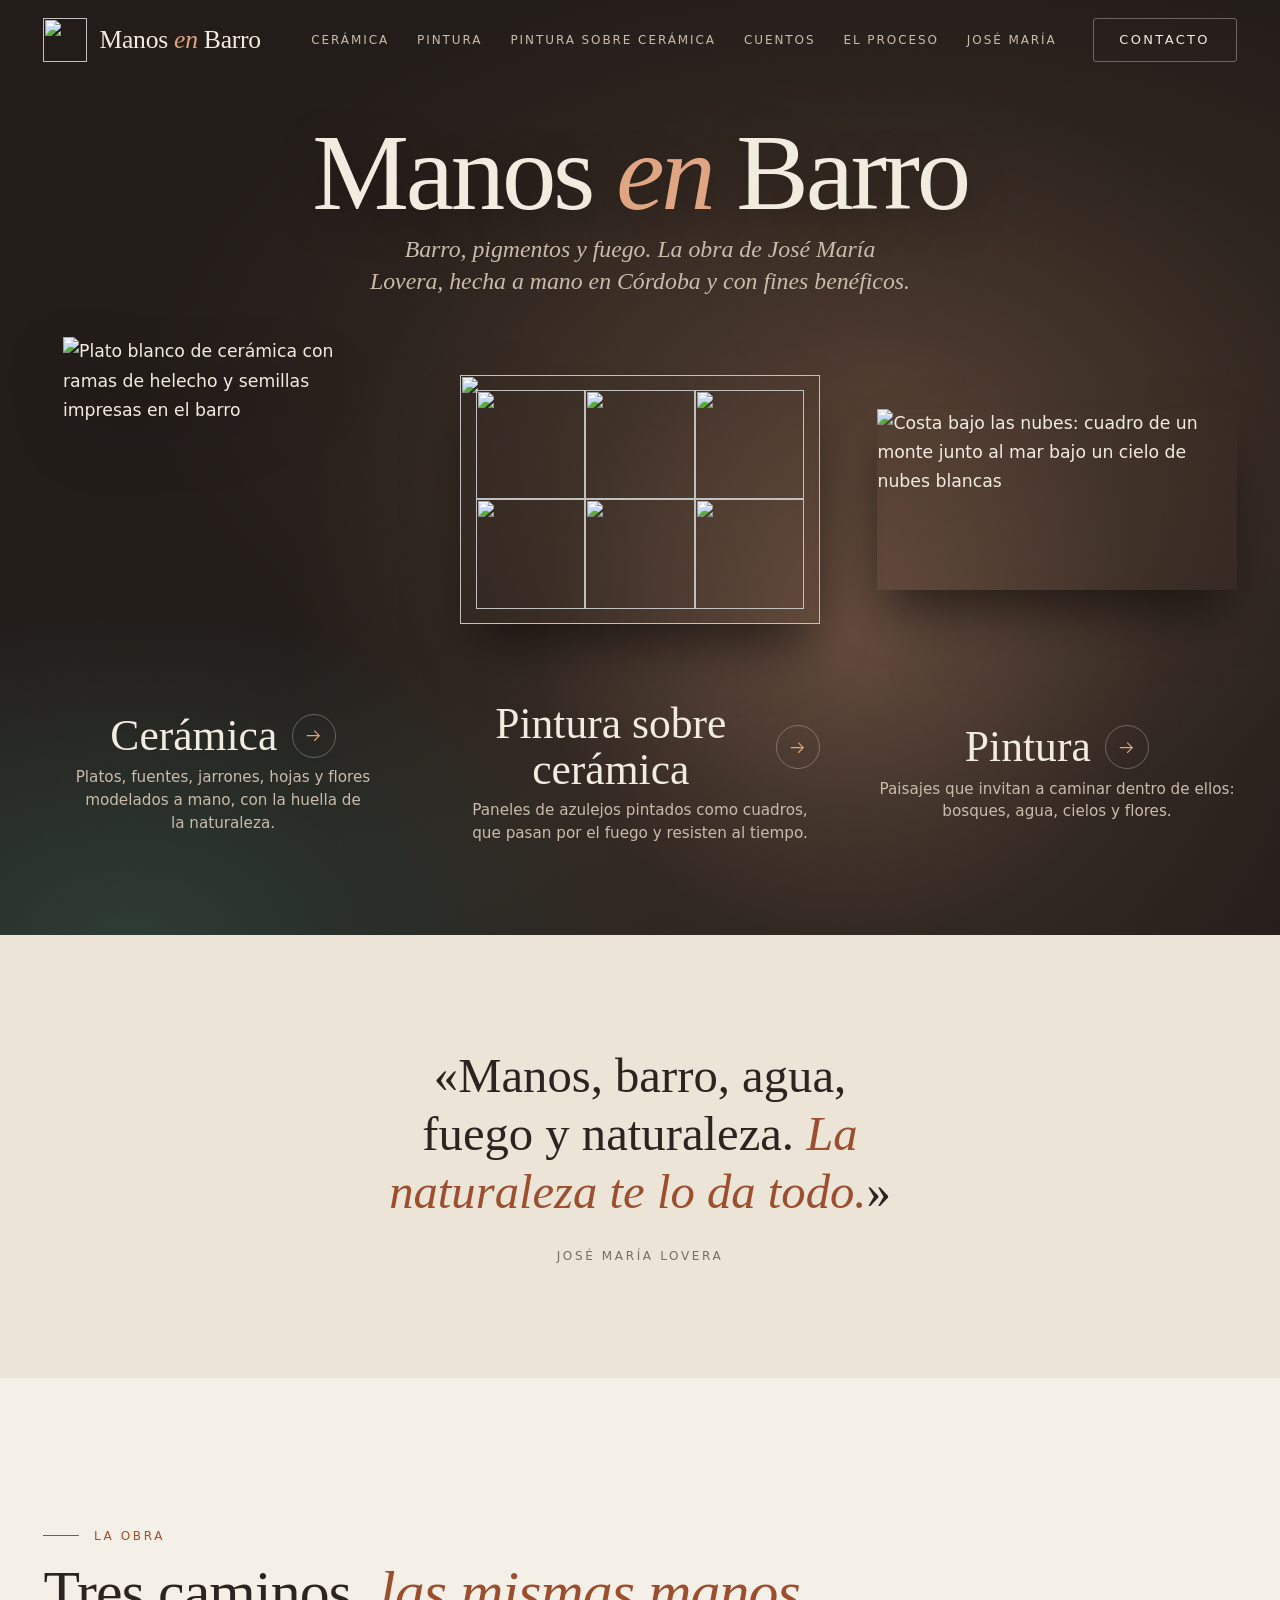
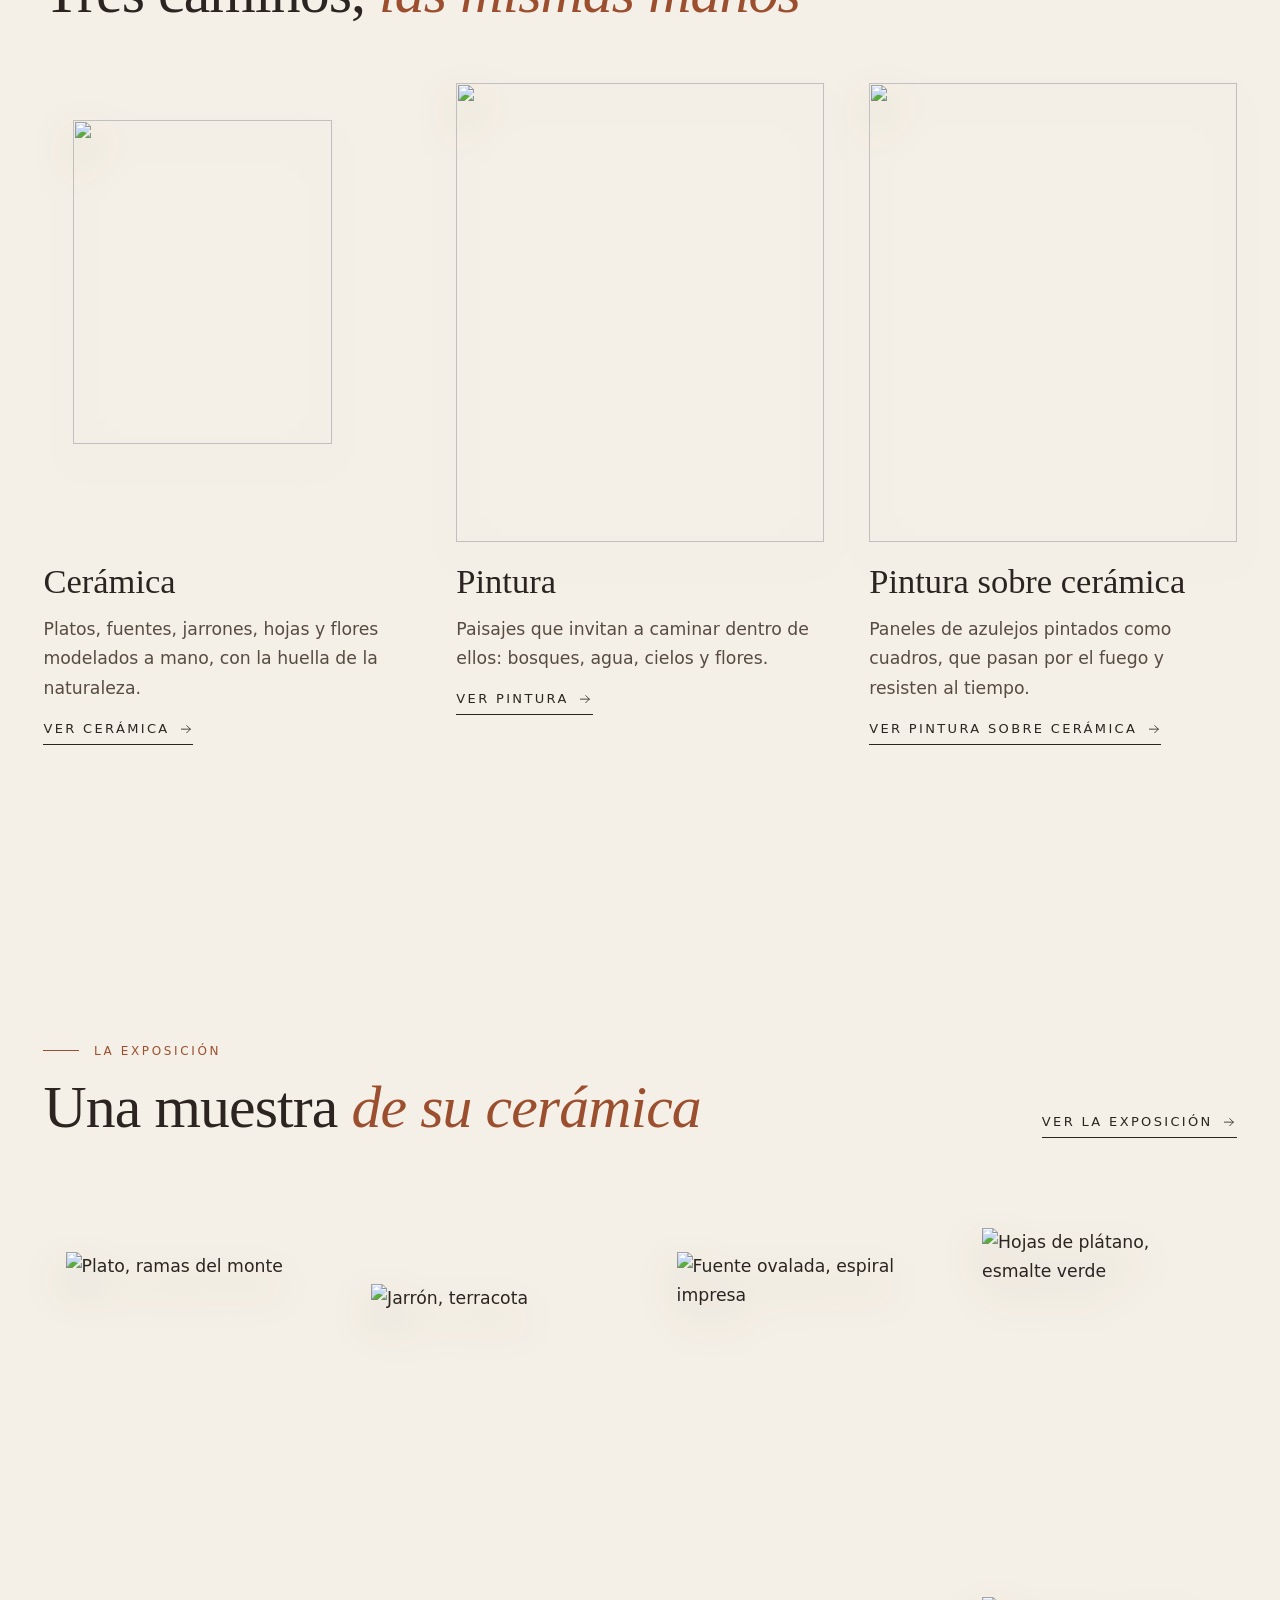
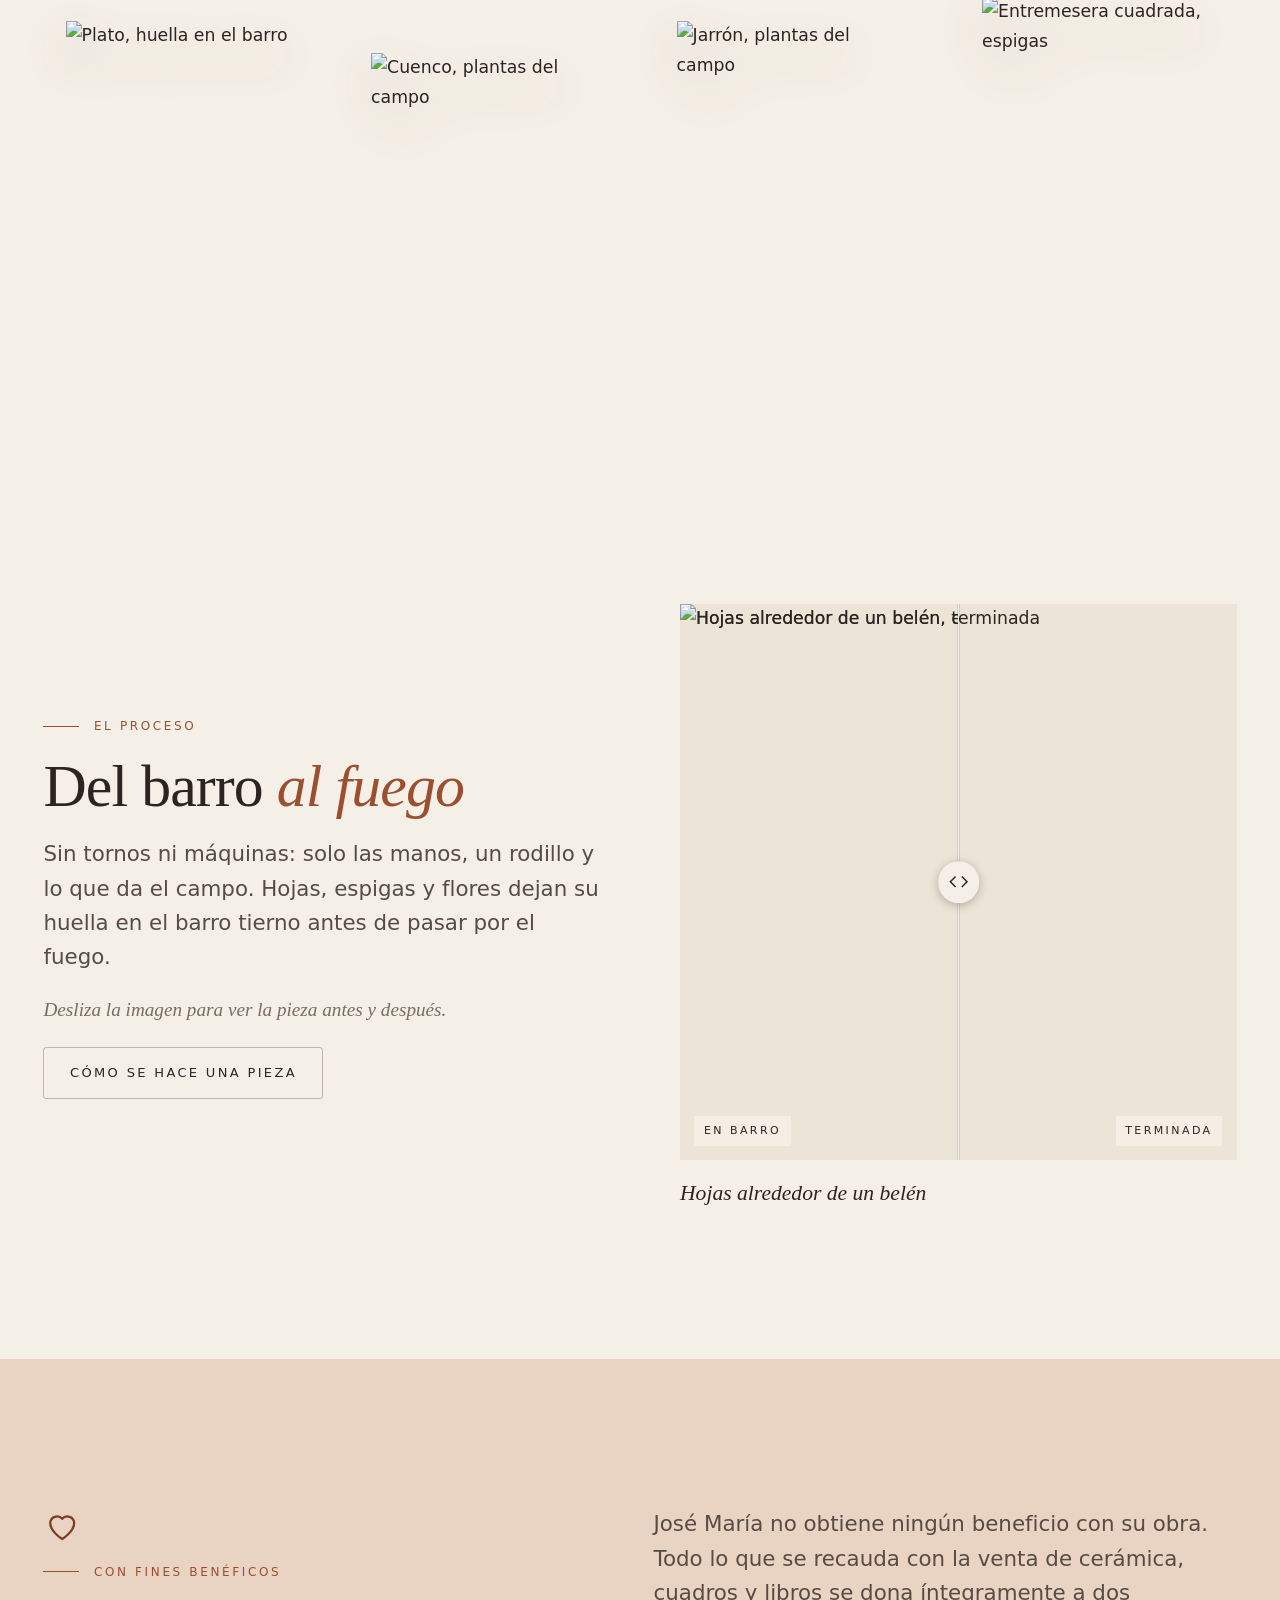
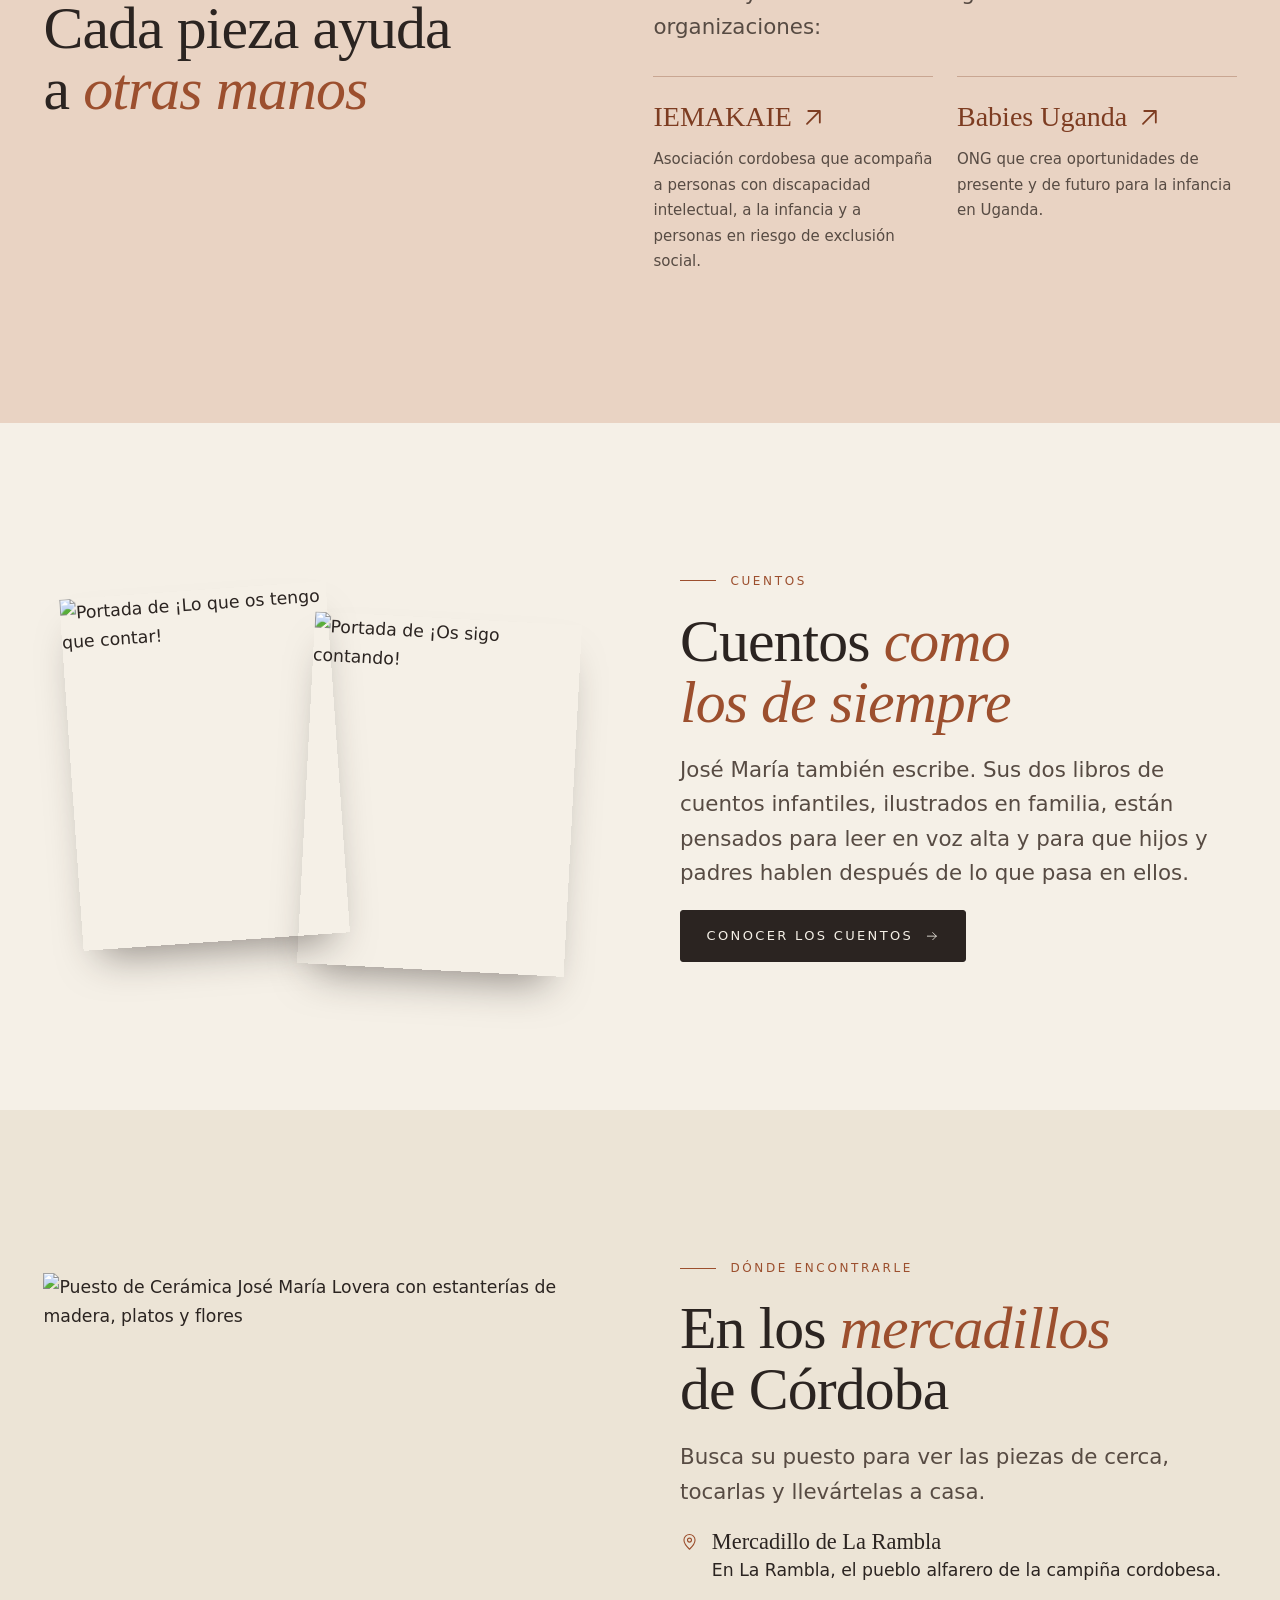
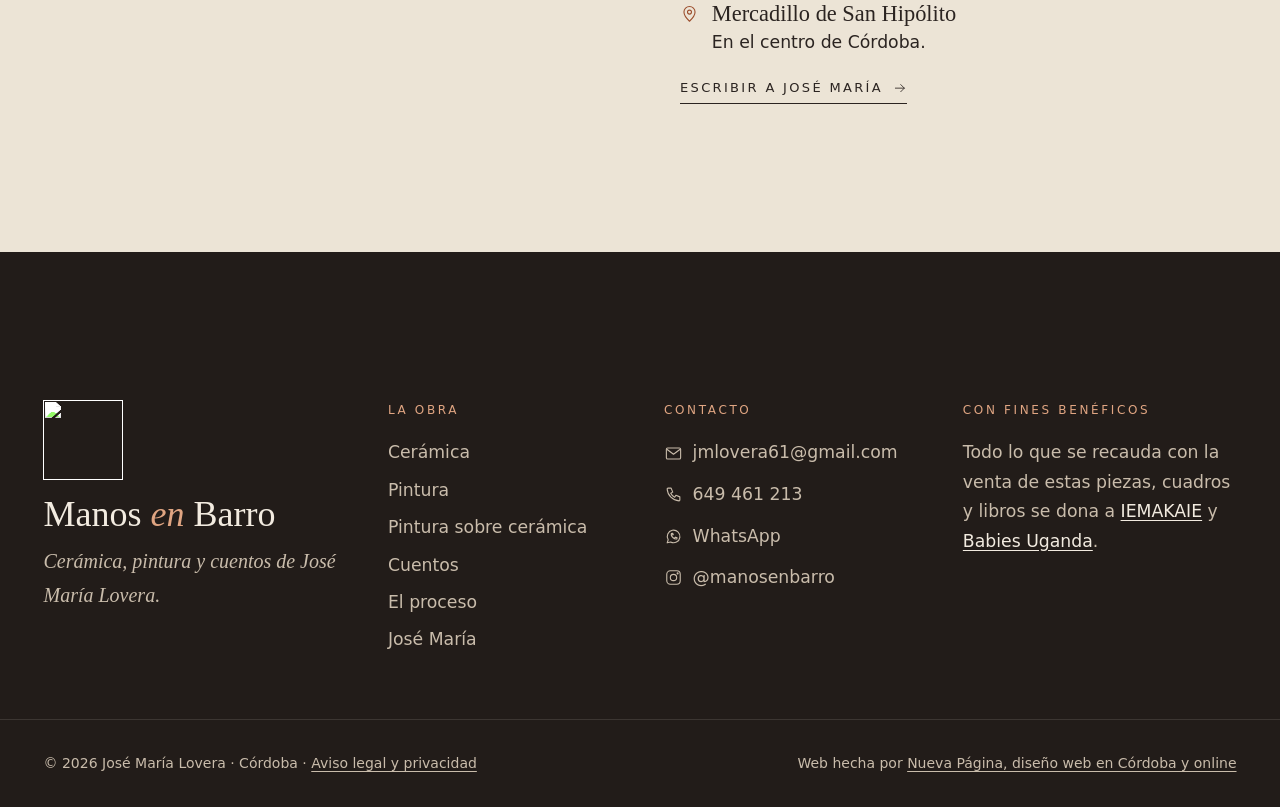
==== commit 86f44f1b: "Actualiza la web (2026-11-13)" ====
--- a/index.html
+++ b/index.html
@@ -2,12 +2,16 @@
   <meta charset="utf-8">
   <title>Manos en Barro · Cerámica y pintura de José María Lovera</title>
   <base href="/manos-en-barro/">
+  <script>
+    // La portada decide antes de pintarse si va con animaciones (si no, cambiaría de diseño al arrancar).
+    if (location.href.split(/[?#]/)[0] === document.baseURI && !matchMedia('(prefers-reduced-motion: reduce)').matches) document.documentElement.classList.add('motion');
+  </script>
   <meta name="viewport" content="width=device-width, initial-scale=1">
   <link rel="icon" href="favicon.svg" type="image/svg+xml">
-<style>:root{color-scheme:light;--paper:#f5f0e7;--paper-2:#ece4d6;--paper-3:#e1d6c3;--ink:#2b2421;--ink-2:#574b43;--ink-3:#7a6c61;--clay:#9c4f2e;--clay-deep:#7d3c21;--clay-soft:#e9d3c3;--olive:#5d6b3b;--glaze:#2f5f55;--night:#221c19;--on-night:#f2ebe0;--on-night-2:#c9bcab;--line:rgb(43 36 33 / .14);--line-strong:rgb(43 36 33 / .28);--serif:"Cormorant Garamond Variable", "Cormorant Garamond", Garamond, "Times New Roman", serif;--sans:"Jost Variable", "Jost", ui-sans-serif, system-ui, sans-serif;--fs-hero:clamp(3.25rem, 1.4894366197rem + 7.5117370892vw, 8.25rem);--fs-h1:clamp(2.75rem, 1.6936619718rem + 4.5070422535vw, 5.75rem);--fs-h2:clamp(2.25rem, 1.6338028169rem + 2.6291079812vw, 4rem);--fs-h3:clamp(1.625rem, 1.4049295775rem + .9389671362vw, 2.25rem);--fs-h4:clamp(1.3125rem, 1.2024647887rem + .4694835681vw, 1.625rem);--fs-lead:clamp(1.125rem, 1.036971831rem + .3755868545vw, 1.375rem);--fs-body:clamp(1rem, .9669894366rem + .1408450704vw, 1.09375rem);--fs-small:.9375rem;--gutter:clamp(1.125rem, .4647887324rem + 2.8169014085vw, 3rem);--container:1320px;--narrow:760px;--section:clamp(5rem, 3.2394366197rem + 7.5117370892vw, 10rem);--header-h:5rem;--radius:3px;--ease:cubic-bezier(.22, 1, .36, 1)}*,*:before,*:after{box-sizing:border-box}*{margin:0}html{-webkit-text-size-adjust:100%;scroll-padding-top:calc(var(--header-h) + 1rem)}body{overflow-x:clip;font-family:var(--sans);font-size:var(--fs-body);font-weight:380;line-height:1.7;color:var(--ink);background:var(--paper);-webkit-font-smoothing:antialiased}app-root{display:block;overflow-x:clip}img,svg{display:block;max-width:100%}img{height:auto}a{color:inherit;text-decoration:none}button{font:inherit;color:inherit}ul[role=list]{padding:0;list-style:none}.container{width:100%;max-width:calc(var(--container) + var(--gutter) * 2);padding-inline:var(--gutter);margin-inline:auto}.narrow{max-width:calc(var(--narrow) + var(--gutter) * 2)}.section{padding-block:var(--section)}.section--alt{background:var(--paper-2)}.kicker{font-family:var(--sans);font-size:.75rem;font-weight:500;letter-spacing:.22em;text-transform:uppercase;display:inline-flex;gap:.9rem;align-items:center;color:var(--clay)}.kicker:before{width:2.25rem;height:1px;content:"";background:currentColor}.h2{font-family:var(--serif);font-size:var(--fs-h2);font-weight:400;line-height:1.02;letter-spacing:-.015em;text-wrap:balance}.h2 em{font-style:italic;font-weight:400;color:var(--clay)}.lead{max-width:40em;font-size:var(--fs-lead);line-height:1.6;color:var(--ink-2)}.btn{display:inline-flex;gap:.75rem;align-items:center;justify-content:center;min-height:3.25rem;padding:0 1.6rem;font-family:var(--sans);font-size:.8125rem;font-weight:500;letter-spacing:.18em;text-transform:uppercase;color:var(--paper);cursor:pointer;background:var(--ink);border:1px solid var(--ink);border-radius:var(--radius);transition:background-color .35s var(--ease),color .35s var(--ease),border-color .35s var(--ease)}@media(hover:hover)and (pointer:fine){.btn:hover{background:var(--clay-deep);border-color:var(--clay-deep)}}.btn--ghost{color:var(--ink);background:transparent;border-color:var(--line-strong)}@media(hover:hover)and (pointer:fine){.btn--ghost:hover{color:var(--paper);background:var(--ink);border-color:var(--ink)}}.btn--light{color:var(--ink);background:var(--paper);border-color:var(--paper)}@media(hover:hover)and (pointer:fine){.btn--light:hover{color:var(--paper);background:var(--clay);border-color:var(--clay)}}.btn--ghost-light{color:var(--on-night);background:transparent;border-color:#f2ebe059}@media(hover:hover)and (pointer:fine){.btn--ghost-light:hover{color:var(--ink);background:var(--on-night);border-color:var(--on-night)}}.link{display:inline-flex;gap:.6rem;align-items:center;font-size:.8125rem;font-weight:500;letter-spacing:.18em;text-transform:uppercase;border-bottom:1px solid currentColor;padding-bottom:.25rem;transition:color .3s var(--ease)}.link:hover{color:var(--clay)}.visually-hidden{position:absolute;width:1px;height:1px;overflow:hidden;clip:rect(0 0 0 0);white-space:nowrap}.skip{position:fixed;top:.75rem;left:.75rem;z-index:200;padding:.7rem 1rem;color:var(--paper);background:var(--ink);transform:translateY(-200%)}.skip:focus{transform:none}@media(prefers-reduced-motion:reduce){*,*:before,*:after{transition-duration:.01ms!important;animation-duration:.01ms!important}}</style><link rel="stylesheet" href="styles-B5NRCSHD.css" media="print" data-beasties-media="all"><noscript><link rel="stylesheet" href="styles-B5NRCSHD.css"></noscript><style ng-app-id="ng">.header[_ngcontent-ng-c2880764817]{position:fixed;inset:0 0 auto;z-index:100;transition:background-color .4s var(--ease),box-shadow .4s var(--ease)}.header.is-solid[_ngcontent-ng-c2880764817]{background:color-mix(in srgb,var(--paper) 92%,transparent);box-shadow:0 1px 0 var(--line);-webkit-backdrop-filter:blur(12px);backdrop-filter:blur(12px)}.header__bar[_ngcontent-ng-c2880764817]{display:flex;gap:1.5rem;align-items:center;height:var(--header-h)}.brand[_ngcontent-ng-c2880764817]{display:inline-flex;gap:.75rem;align-items:center;margin-right:auto}.brand[_ngcontent-ng-c2880764817]   img[_ngcontent-ng-c2880764817]{width:2.75rem;height:2.75rem}.brand__name[_ngcontent-ng-c2880764817]{font-family:var(--serif);font-size:1.6rem;font-weight:500;line-height:1;letter-spacing:-.01em;white-space:nowrap}.brand__name[_ngcontent-ng-c2880764817]   em[_ngcontent-ng-c2880764817]{font-style:italic;color:var(--clay)}.nav[_ngcontent-ng-c2880764817]{display:none}@media(min-width:1280px){.nav[_ngcontent-ng-c2880764817]{display:block}}.nav[_ngcontent-ng-c2880764817]   ul[_ngcontent-ng-c2880764817]{display:flex;gap:.25rem}.nav[_ngcontent-ng-c2880764817]   a[_ngcontent-ng-c2880764817]{display:block;padding:.5rem .75rem;font-size:.75rem;font-weight:500;letter-spacing:.16em;text-transform:uppercase;color:var(--ink-2);white-space:nowrap;transition:color .3s var(--ease)}.nav[_ngcontent-ng-c2880764817]   a[_ngcontent-ng-c2880764817]:hover, .nav[_ngcontent-ng-c2880764817]   a[aria-current=page][_ngcontent-ng-c2880764817]{color:var(--clay)}.nav[_ngcontent-ng-c2880764817]   a[aria-current=page][_ngcontent-ng-c2880764817]{text-decoration:underline;text-decoration-thickness:1px;text-underline-offset:.5em}.header__cta[_ngcontent-ng-c2880764817]{display:none;min-height:2.75rem}@media(min-width:768px){.header__cta[_ngcontent-ng-c2880764817]{display:inline-flex}}.toggle[_ngcontent-ng-c2880764817]{display:grid;gap:6px;place-content:center;width:2.75rem;height:2.75rem;cursor:pointer;background:none;border:1px solid var(--line-strong);border-radius:var(--radius)}@media(min-width:1280px){.toggle[_ngcontent-ng-c2880764817]{display:none}}.toggle[_ngcontent-ng-c2880764817]   i[_ngcontent-ng-c2880764817]{display:block;width:1.2rem;height:1px;background:var(--ink);transition:transform .4s var(--ease)}[aria-expanded=true][_ngcontent-ng-c2880764817]   .toggle[_ngcontent-ng-c2880764817]   i[_ngcontent-ng-c2880764817]:first-of-type, .toggle[aria-expanded=true][_ngcontent-ng-c2880764817]   i[_ngcontent-ng-c2880764817]:first-of-type{transform:translateY(3.5px) rotate(45deg)}.toggle[aria-expanded=true][_ngcontent-ng-c2880764817]   i[_ngcontent-ng-c2880764817]:last-of-type{transform:translateY(-3.5px) rotate(-45deg)}.menu[_ngcontent-ng-c2880764817]{position:fixed;inset:var(--header-h) 0 0;overflow-y:auto;visibility:hidden;background:var(--paper);opacity:0;transition:opacity .4s var(--ease),visibility 0s .4s}.menu.is-open[_ngcontent-ng-c2880764817]{visibility:visible;opacity:1;transition:opacity .4s var(--ease)}.menu[_ngcontent-ng-c2880764817]   ul[_ngcontent-ng-c2880764817]{display:grid;gap:.25rem;padding-block:2rem 3rem}.menu[_ngcontent-ng-c2880764817]   a[_ngcontent-ng-c2880764817]{display:block;padding-block:.35rem;font-family:var(--serif);font-size:clamp(2rem,1.735915493rem + 1.1267605634vw,2.75rem);font-weight:400;line-height:1.15}.header.is-dark[_ngcontent-ng-c2880764817]{color:var(--on-night)}.header.is-dark[_ngcontent-ng-c2880764817]   .brand__name[_ngcontent-ng-c2880764817]   em[_ngcontent-ng-c2880764817]{color:#e0a582}.header.is-dark[_ngcontent-ng-c2880764817]   .nav[_ngcontent-ng-c2880764817]   a[_ngcontent-ng-c2880764817]{color:var(--on-night-2)}.header.is-dark[_ngcontent-ng-c2880764817]   .nav[_ngcontent-ng-c2880764817]   a[_ngcontent-ng-c2880764817]:hover, .header.is-dark[_ngcontent-ng-c2880764817]   .nav[_ngcontent-ng-c2880764817]   a[aria-current=page][_ngcontent-ng-c2880764817]{color:#e0a582}.header.is-dark[_ngcontent-ng-c2880764817]   .header__cta[_ngcontent-ng-c2880764817]{color:var(--on-night);border-color:#f2ebe059}@media(hover:hover)and (pointer:fine){.header.is-dark[_ngcontent-ng-c2880764817]   .header__cta[_ngcontent-ng-c2880764817]:hover{color:var(--ink);background:var(--on-night);border-color:var(--on-night)}}.header.is-dark[_ngcontent-ng-c2880764817]   .toggle[_ngcontent-ng-c2880764817]{border-color:#f2ebe059}.header.is-dark[_ngcontent-ng-c2880764817]   .toggle[_ngcontent-ng-c2880764817]   i[_ngcontent-ng-c2880764817]{background:var(--on-night)}</style><style ng-app-id="ng">.footer[_ngcontent-ng-c204938207]{padding-top:var(--section);color:var(--on-night-2);background:var(--night)}.footer[_ngcontent-ng-c204938207]   a[_ngcontent-ng-c204938207]{transition:color .3s var(--ease)}.footer[_ngcontent-ng-c204938207]   a[_ngcontent-ng-c204938207]:hover{color:var(--on-night)}.footer__top[_ngcontent-ng-c204938207]{display:grid;gap:3rem}@media(min-width:768px){.footer__top[_ngcontent-ng-c204938207]{grid-template-columns:repeat(2,1fr)}}@media(min-width:1024px){.footer__top[_ngcontent-ng-c204938207]{grid-template-columns:1.3fr 1fr 1.1fr 1.2fr}}.footer__brand[_ngcontent-ng-c204938207]   img[_ngcontent-ng-c204938207]{width:5rem;height:5rem;margin-bottom:1rem;filter:brightness(1.6) saturate(.9)}.footer__name[_ngcontent-ng-c204938207]{font-family:var(--serif);font-size:2.25rem;line-height:1;color:var(--on-night)}.footer__name[_ngcontent-ng-c204938207]   em[_ngcontent-ng-c204938207]{font-style:italic;color:#e0a582}.footer__tag[_ngcontent-ng-c204938207]{margin-top:.75rem;font-family:var(--serif);font-size:1.25rem;font-style:italic}.footer__h[_ngcontent-ng-c204938207]{font-family:var(--sans);font-size:.75rem;font-weight:500;letter-spacing:.22em;text-transform:uppercase;margin-bottom:1.1rem;color:#e0a582}ul[_ngcontent-ng-c204938207]{display:grid;gap:.5rem}.footer__contact[_ngcontent-ng-c204938207]   a[_ngcontent-ng-c204938207]{display:inline-flex;gap:.6rem;align-items:center}.footer__charity[_ngcontent-ng-c204938207]   a[_ngcontent-ng-c204938207]{color:var(--on-night);text-decoration:underline;text-underline-offset:.2em}.footer__bottom[_ngcontent-ng-c204938207]{display:flex;flex-wrap:wrap;gap:.5rem 2rem;justify-content:space-between;padding-block:2rem;margin-top:4rem;font-size:.875rem;border-top:1px solid rgba(242,235,224,.12)}.footer__bottom[_ngcontent-ng-c204938207]   a[_ngcontent-ng-c204938207]{text-decoration:underline;text-underline-offset:.2em}</style><style ng-app-id="ng">[_nghost-ng-c2328317790]{display:inline-block;width:1.1em;height:1.1em;flex:none}svg[_ngcontent-ng-c2328317790]{width:100%;height:100%}</style><style ng-app-id="ng">.hero[_ngcontent-ng-c686208868]{--on: var(--on-night);--warm: #e0a582;position:relative;display:grid;min-height:100svh;overflow:hidden;color:var(--on);background:radial-gradient(90% 70% at 70% 40%,#3b2d24 0%,transparent 65%),radial-gradient(60% 50% at 10% 100%,#2c3a33 0%,transparent 70%),var(--night);isolation:isolate}.hero[_ngcontent-ng-c686208868]:after{position:absolute;inset:0;z-index:3;pointer-events:none;content:"";background-image:url("data:image/svg+xml,%3Csvg xmlns='http://www.w3.org/2000/svg' width='160' height='160'%3E%3Cfilter id='n'%3E%3CfeTurbulence type='fractalNoise' baseFrequency='.9' numOctaves='2' stitchTiles='stitch'/%3E%3C/filter%3E%3Crect width='100%25' height='100%25' filter='url(%23n)' opacity='.55'/%3E%3C/svg%3E");mix-blend-mode:overlay;opacity:.18}.hero__glow[_ngcontent-ng-c686208868]{position:absolute;top:8%;right:-10%;z-index:-1;width:min(95vw,70rem);aspect-ratio:1;background:radial-gradient(closest-side,rgba(224,165,130,.32),rgba(224,165,130,.08) 55%,transparent);border-radius:50%;animation:_ngcontent-ng-c686208868_glow 7s ease-in-out infinite alternate}@media(max-width:1023px){.hero__glow[_ngcontent-ng-c686208868]{top:-6%;right:-30%}}@keyframes _ngcontent-ng-c686208868_glow{to{opacity:.65;transform:scale(1.08)}}.hero__stage[_ngcontent-ng-c686208868]{position:absolute;top:max(var(--header-h) + .5rem,50svh - min(29vw,28rem,50svh - var(--header-h) - 1rem));right:-4%;z-index:1;width:min(58vw,56rem,100svh - var(--header-h) - 2rem);aspect-ratio:1}@media(max-width:1023px){.hero__stage[_ngcontent-ng-c686208868]{top:calc(var(--header-h) - .5rem);right:50%;width:min(108vw,34rem);translate:50% 0;opacity:.95}}.hero__layer[_ngcontent-ng-c686208868]{position:absolute;transform:translate3d(calc(var(--px, 0) * var(--depth) * -14px),calc(var(--py, 0) * var(--depth) * -10px - var(--sy, 0) * var(--depth) * 90px),0);will-change:transform}.hero__float[_ngcontent-ng-c686208868]{display:block}.hero__piece[_ngcontent-ng-c686208868]{width:100%;filter:drop-shadow(0 34px 34px rgba(0,0,0,.5))}.hero__layer--main[_ngcontent-ng-c686208868]{top:14%;left:16%;width:60%}.hero__layer--panel[_ngcontent-ng-c686208868]{top:3%;left:55%;width:39%;rotate:5deg}.hero__layer--blue[_ngcontent-ng-c686208868]{top:60%;left:2%;width:31%}.hero__layer--leaf[_ngcontent-ng-c686208868]{top:61%;left:62%;width:33%}.hero__layer--lace[_ngcontent-ng-c686208868]{top:5%;left:3%;width:22%}.hero__inner[_ngcontent-ng-c686208868]{position:relative;z-index:2;display:grid;align-items:end;padding-top:calc(var(--header-h) + 2rem);padding-bottom:clamp(4.5rem,3.6637323944rem + 3.5680751174vw,6.875rem)}@media(max-width:1023px){.hero__inner[_ngcontent-ng-c686208868]{padding-top:calc(var(--header-h) + min(96vw,31rem))}}@media(min-width:1024px){.hero__inner[_ngcontent-ng-c686208868]{align-items:center}}.hero__copy[_ngcontent-ng-c686208868]{display:grid;gap:1.4rem;justify-items:start;max-width:min(36rem,46vw);transform:translate3d(0,calc(var(--sy, 0) * 60px),0)}@media(max-width:1023px){.hero__copy[_ngcontent-ng-c686208868]{max-width:36rem}}.hero__copy[_ngcontent-ng-c686208868]{opacity:calc(1 - var(--sy, 0) * 1.2)}.hero__copy[_ngcontent-ng-c686208868]   .kicker[_ngcontent-ng-c686208868]{color:var(--warm)}.hero__title[_ngcontent-ng-c686208868]{font-family:var(--serif);font-size:clamp(4rem,2.1514084507rem + 7.8873239437vw,9.25rem);font-weight:300;line-height:.88;letter-spacing:-.03em;text-shadow:0 10px 40px rgba(0,0,0,.35)}.hero__title[_ngcontent-ng-c686208868]   em[_ngcontent-ng-c686208868]{display:inline-block;font-weight:300;font-style:italic;color:var(--warm)}.hero__sub[_ngcontent-ng-c686208868]{max-width:24em;font-family:var(--serif);font-size:clamp(1.3125rem,1.1584507042rem + .6572769953vw,1.75rem);font-style:italic;line-height:1.32;color:var(--on-night-2)}.hero__actions[_ngcontent-ng-c686208868]{display:flex;flex-wrap:wrap;gap:.75rem;margin-top:.5rem}.hero__scroll[_ngcontent-ng-c686208868]{position:absolute;bottom:1.5rem;left:50%;z-index:4;display:block;width:2rem;height:3.25rem;translate:-50% 0}.hero__scroll[_ngcontent-ng-c686208868]   span[_ngcontent-ng-c686208868]{position:absolute;top:0;left:50%;width:1px;height:100%;overflow:hidden;background:#f2ebe033}.hero__scroll[_ngcontent-ng-c686208868]   span[_ngcontent-ng-c686208868]:after{position:absolute;inset:0;content:"";background:var(--warm);animation:_ngcontent-ng-c686208868_drip 2.4s var(--ease) infinite}@media(max-width:1023px){.hero__scroll[_ngcontent-ng-c686208868]{display:none}}@keyframes _ngcontent-ng-c686208868_drip{0%{transform:translateY(-100%)}to{transform:translateY(100%)}}html.motion[_nghost-ng-c686208868]   .hero__piece[_ngcontent-ng-c686208868], html.motion   [_nghost-ng-c686208868]   .hero__piece[_ngcontent-ng-c686208868]{animation:_ngcontent-ng-c686208868_piece-in 1.8s var(--ease) var(--in, 0ms) both}html.motion[_nghost-ng-c686208868]   .hero__float[_ngcontent-ng-c686208868], html.motion   [_nghost-ng-c686208868]   .hero__float[_ngcontent-ng-c686208868]{animation:_ngcontent-ng-c686208868_float var(--dur, 9s) ease-in-out 2s infinite alternate}html.motion[_nghost-ng-c686208868]   .hero__in[_ngcontent-ng-c686208868], html.motion   [_nghost-ng-c686208868]   .hero__in[_ngcontent-ng-c686208868]{animation:_ngcontent-ng-c686208868_copy-in 1.4s var(--ease) var(--in, 0ms) both}@keyframes _ngcontent-ng-c686208868_piece-in{0%{opacity:0;filter:drop-shadow(0 34px 34px rgba(0,0,0,0)) blur(10px);transform:translateY(60px) scale(.88)}}@keyframes _ngcontent-ng-c686208868_float{0%{transform:translateY(0) rotate(0)}to{transform:translateY(-16px) rotate(var(--rot, 2deg))}}@keyframes _ngcontent-ng-c686208868_copy-in{0%{opacity:0;filter:blur(6px);transform:translateY(24px)}}.quote[_ngcontent-ng-c686208868]{padding-block:clamp(4rem,2.7676056338rem + 5.2582159624vw,7.5rem);text-align:center}.quote[_ngcontent-ng-c686208868]   blockquote[_ngcontent-ng-c686208868]   p[_ngcontent-ng-c686208868]{font-family:var(--serif);font-size:clamp(1.875rem,1.3908450704rem + 2.0657276995vw,3.25rem);font-weight:400;line-height:1.2;text-wrap:balance}.quote[_ngcontent-ng-c686208868]   blockquote[_ngcontent-ng-c686208868]   p[_ngcontent-ng-c686208868]   em[_ngcontent-ng-c686208868]{color:var(--clay)}.quote[_ngcontent-ng-c686208868]   footer[_ngcontent-ng-c686208868]{font-family:var(--sans);font-size:.75rem;font-weight:500;letter-spacing:.22em;text-transform:uppercase;margin-top:1.5rem;color:var(--ink-3)}.works__head[_ngcontent-ng-c686208868], .featured__head[_ngcontent-ng-c686208868]{display:grid;gap:1rem;justify-items:start;margin-bottom:clamp(2.25rem,1.6338028169rem + 2.6291079812vw,4rem)}.featured__head[_ngcontent-ng-c686208868]{display:flex;flex-wrap:wrap;gap:1rem 2rem;align-items:end;justify-content:space-between}.featured__head[_ngcontent-ng-c686208868] > div[_ngcontent-ng-c686208868]{display:grid;gap:1rem}.works__list[_ngcontent-ng-c686208868]{display:grid;gap:clamp(2rem,1.6478873239rem + 1.5023474178vw,3rem)}@media(min-width:768px){.works__list[_ngcontent-ng-c686208868]{grid-template-columns:repeat(3,1fr)}}.work[_ngcontent-ng-c686208868]{display:grid;gap:.9rem;justify-items:start}@media(hover:hover)and (pointer:fine){.work[_ngcontent-ng-c686208868]:hover   img[_ngcontent-ng-c686208868]{transform:scale(1.04)}}.work__img[_ngcontent-ng-c686208868]{display:grid;place-items:center;width:100%;aspect-ratio:4/5;overflow:hidden;background:var(--paper-2)}.work__img[_ngcontent-ng-c686208868]   img[_ngcontent-ng-c686208868]{width:100%;height:100%;object-fit:cover;transition:transform 1s var(--ease)}.work__img--piece[_ngcontent-ng-c686208868]{position:relative;display:block;background:radial-gradient(circle at 50% 42%,#faf6ef,var(--paper-2) 72%)}.work__img--piece[_ngcontent-ng-c686208868]   img[_ngcontent-ng-c686208868]{position:absolute;inset:14%;width:72%;height:72%;object-fit:contain;filter:drop-shadow(0 16px 20px rgba(60,40,25,.25))}.work__title[_ngcontent-ng-c686208868]{margin-top:.4rem;font-family:var(--serif);font-size:var(--fs-h3);line-height:1.1}.work__text[_ngcontent-ng-c686208868]{color:var(--ink-2)}.salon[_ngcontent-ng-c686208868]{display:grid;grid-template-columns:repeat(2,minmax(0,1fr));gap:clamp(.75rem,.3098591549rem + 1.8779342723vw,2rem);align-items:center}@media(min-width:1024px){.salon[_ngcontent-ng-c686208868]{grid-template-columns:repeat(4,minmax(0,1fr))}}.salon__item[_ngcontent-ng-c686208868]{aspect-ratio:1}@media(min-width:1024px){.salon__item--1[_ngcontent-ng-c686208868], .salon__item--5[_ngcontent-ng-c686208868]{margin-top:4rem}.salon__item--3[_ngcontent-ng-c686208868], .salon__item--7[_ngcontent-ng-c686208868]{margin-top:-3rem}}.salon__piece[_ngcontent-ng-c686208868]{position:relative;display:block;width:100%;height:100%}.salon__piece[_ngcontent-ng-c686208868]   img[_ngcontent-ng-c686208868]{position:absolute;inset:8%;width:84%;height:84%;object-fit:contain;filter:drop-shadow(0 20px 22px rgba(60,40,25,.24));transition:transform .9s var(--ease),filter .9s var(--ease)}@media(hover:hover)and (pointer:fine){.salon__piece[_ngcontent-ng-c686208868]:hover   img[_ngcontent-ng-c686208868]{filter:drop-shadow(0 34px 30px rgba(60,40,25,.3));transform:translateY(-10px) rotate(-2deg) scale(1.05)}}.process__inner[_ngcontent-ng-c686208868], .books__inner[_ngcontent-ng-c686208868], .markets__inner[_ngcontent-ng-c686208868]{display:grid;gap:3rem;align-items:center}@media(min-width:1024px){.process__inner[_ngcontent-ng-c686208868], .books__inner[_ngcontent-ng-c686208868], .markets__inner[_ngcontent-ng-c686208868]{grid-template-columns:1fr 1fr;gap:5rem}}.process__copy[_ngcontent-ng-c686208868], .books__copy[_ngcontent-ng-c686208868], .markets__copy[_ngcontent-ng-c686208868]{display:grid;gap:1.25rem;justify-items:start}.process__hint[_ngcontent-ng-c686208868]{font-family:var(--serif);font-size:1.2rem;font-style:italic;color:var(--ink-3)}.books__covers[_ngcontent-ng-c686208868]{position:relative;display:flex;justify-content:center;min-height:22rem}.books__cover[_ngcontent-ng-c686208868]{width:min(48%,17rem);height:auto;box-shadow:0 24px 40px -18px #2b242180}.books__cover--0[_ngcontent-ng-c686208868]{rotate:-4deg;translate:6% 0}.books__cover--1[_ngcontent-ng-c686208868]{z-index:1;rotate:3deg;translate:-6% 8%}.markets__photo[_ngcontent-ng-c686208868]   img[_ngcontent-ng-c686208868]{width:100%;aspect-ratio:4/3;object-fit:cover}.markets__list[_ngcontent-ng-c686208868]{display:grid;gap:1rem}.markets__list[_ngcontent-ng-c686208868]   li[_ngcontent-ng-c686208868]{display:flex;gap:.8rem;align-items:baseline}.markets__list[_ngcontent-ng-c686208868]   app-icon[_ngcontent-ng-c686208868]{color:var(--clay);translate:0 .15em}.markets__list[_ngcontent-ng-c686208868]   strong[_ngcontent-ng-c686208868]{display:block;font-family:var(--serif);font-size:1.4rem;font-weight:500;line-height:1.2}</style><meta name="description" content="Cerámica hecha a mano, pintura y cuentos infantiles de José María Lovera, en Córdoba. Todo lo recaudado se dona a IEMAKAIE y Babies Uganda."><meta property="og:type" content="website"><meta property="og:url" content="https://manosenbarro.es/"><meta property="og:title" content="Manos en Barro · Cerámica y pintura de José María Lovera"><meta property="og:description" content="Cerámica hecha a mano, pintura y cuentos infantiles de José María Lovera, en Córdoba. Todo lo recaudado se dona a IEMAKAIE y Babies Uganda."><meta property="og:image" content="https://manosenbarro.es/og.jpg"><meta property="og:site_name" content="Manos en Barro"><meta property="og:locale" content="es_ES"><meta name="twitter:card" content="summary_large_image"><link rel="canonical" href="https://manosenbarro.es/"><script type="application/ld+json" data-page-ld="">{"@context":"https://schema.org","@graph":[{"@type":"Person","@id":"https://manosenbarro.es/#jose-maria","name":"José María Lovera Sánchez de Puerta","alternateName":"José María Lovera","jobTitle":"Ceramista, pintor y escritor","url":"https://manosenbarro.es/jose-maria/","email":"jmlovera61@gmail.com","birthDate":"1961-03-14","sameAs":["https://www.instagram.com/manosenbarro/"]},{"@type":"WebSite","name":"Manos en Barro","url":"https://manosenbarro.es/","inLanguage":"es-ES"}]}</script><style ng-app-id="ng">.ba__frame[_ngcontent-ng-c2818712222]{position:relative;aspect-ratio:1;overflow:hidden;background:var(--paper-2);touch-action:pan-y}.ba__img[_ngcontent-ng-c2818712222]{position:absolute;inset:0;width:100%;height:100%;object-fit:cover}.ba__img--before[_ngcontent-ng-c2818712222]{clip-path:inset(0 calc(100% - var(--pos)) 0 0)}.ba__handle[_ngcontent-ng-c2818712222]{position:absolute;top:0;bottom:0;left:var(--pos);width:1px;background:var(--paper);box-shadow:0 0 0 .5px #0003}.ba__handle[_ngcontent-ng-c2818712222]:after{position:absolute;top:50%;left:50%;width:2.6rem;height:2.6rem;content:"";background:var(--paper) url("data:image/svg+xml,%3Csvg xmlns='http://www.w3.org/2000/svg' viewBox='0 0 24 24' fill='none' stroke='%232b2421' stroke-width='1.4'%3E%3Cpath d='M9 7l-5 5 5 5M15 7l5 5-5 5'/%3E%3C/svg%3E") center/60% no-repeat;border-radius:50%;box-shadow:0 2px 10px #00000040;translate:-50% -50%}.ba__range[_ngcontent-ng-c2818712222]{position:absolute;inset:0;width:100%;height:100%;margin:0;cursor:ew-resize;opacity:0}.ba__range[_ngcontent-ng-c2818712222]:focus-visible + .ba__handle[_ngcontent-ng-c2818712222], .ba__frame[_ngcontent-ng-c2818712222]:has(.ba__range:focus-visible){outline:2px solid var(--clay);outline-offset:3px}.ba__tag[_ngcontent-ng-c2818712222]{font-family:var(--sans);font-size:.75rem;font-weight:500;letter-spacing:.22em;text-transform:uppercase;position:absolute;bottom:.9rem;padding:.35rem .6rem;font-size:.6875rem;color:var(--ink);background:#f5f0e7e0}.ba__tag--l[_ngcontent-ng-c2818712222]{left:.9rem}.ba__tag--r[_ngcontent-ng-c2818712222]{right:.9rem}.ba__cap[_ngcontent-ng-c2818712222]{margin-top:.9rem;font-family:var(--serif);font-size:1.35rem;font-style:italic}</style><style ng-app-id="ng">.charity[_ngcontent-ng-c1440838178]{padding-block:var(--section);background:var(--clay-soft)}.charity__inner[_ngcontent-ng-c1440838178]{display:grid;gap:2.5rem}@media(min-width:1024px){.charity__inner[_ngcontent-ng-c1440838178]{grid-template-columns:1fr 1.1fr;gap:5rem;align-items:start}}.charity__head[_ngcontent-ng-c1440838178]{display:grid;gap:1rem;justify-items:start}.charity__icon[_ngcontent-ng-c1440838178]{width:2.4rem;height:2.4rem;color:var(--clay-deep)}.charity__body[_ngcontent-ng-c1440838178]{display:grid;gap:2rem}.charity__list[_ngcontent-ng-c1440838178]{display:grid;gap:1.5rem}@media(min-width:640px){.charity__list[_ngcontent-ng-c1440838178]{grid-template-columns:1fr 1fr}}.charity__list[_ngcontent-ng-c1440838178]   li[_ngcontent-ng-c1440838178]{padding-top:1rem;border-top:1px solid rgba(125,60,33,.3)}.charity__list[_ngcontent-ng-c1440838178]   p[_ngcontent-ng-c1440838178]{margin-top:.4rem;font-size:var(--fs-small);color:var(--ink-2)}.charity__ngo[_ngcontent-ng-c1440838178]{display:inline-flex;gap:.4rem;align-items:center;font-family:var(--serif);font-size:1.75rem;font-weight:500;color:var(--clay-deep)}</style></head>
+<style>:root{color-scheme:light;--paper:#f5f0e7;--paper-2:#ece4d6;--paper-3:#e1d6c3;--ink:#2b2421;--ink-2:#574b43;--ink-3:#7a6c61;--clay:#9c4f2e;--clay-deep:#7d3c21;--clay-soft:#e9d3c3;--olive:#5d6b3b;--glaze:#2f5f55;--night:#221c19;--on-night:#f2ebe0;--on-night-2:#c9bcab;--line:rgb(43 36 33 / .14);--line-strong:rgb(43 36 33 / .28);--serif:"Cormorant Garamond Variable", "Cormorant Garamond", Garamond, "Times New Roman", serif;--sans:"Jost Variable", "Jost", ui-sans-serif, system-ui, sans-serif;--fs-hero:clamp(3.25rem, 1.4894366197rem + 7.5117370892vw, 8.25rem);--fs-h1:clamp(2.75rem, 1.6936619718rem + 4.5070422535vw, 5.75rem);--fs-h2:clamp(2.25rem, 1.6338028169rem + 2.6291079812vw, 4rem);--fs-h3:clamp(1.625rem, 1.4049295775rem + .9389671362vw, 2.25rem);--fs-h4:clamp(1.3125rem, 1.2024647887rem + .4694835681vw, 1.625rem);--fs-lead:clamp(1.125rem, 1.036971831rem + .3755868545vw, 1.375rem);--fs-body:clamp(1rem, .9669894366rem + .1408450704vw, 1.09375rem);--fs-small:.9375rem;--gutter:clamp(1.125rem, .4647887324rem + 2.8169014085vw, 3rem);--container:1320px;--narrow:760px;--section:clamp(5rem, 3.2394366197rem + 7.5117370892vw, 10rem);--header-h:5rem;--radius:3px;--ease:cubic-bezier(.22, 1, .36, 1)}*,*:before,*:after{box-sizing:border-box}*{margin:0}html{-webkit-text-size-adjust:100%;scroll-padding-top:calc(var(--header-h) + 1rem)}body{overflow-x:clip;font-family:var(--sans);font-size:var(--fs-body);font-weight:380;line-height:1.7;color:var(--ink);background:var(--paper);-webkit-font-smoothing:antialiased}app-root{display:block;overflow-x:clip}img,svg{display:block;max-width:100%}img{height:auto}a{color:inherit;text-decoration:none}button{font:inherit;color:inherit}ul[role=list]{padding:0;list-style:none}.container{width:100%;max-width:calc(var(--container) + var(--gutter) * 2);padding-inline:var(--gutter);margin-inline:auto}.narrow{max-width:calc(var(--narrow) + var(--gutter) * 2)}.section{padding-block:var(--section)}.section--alt{background:var(--paper-2)}.kicker{font-family:var(--sans);font-size:.75rem;font-weight:500;letter-spacing:.22em;text-transform:uppercase;display:inline-flex;gap:.9rem;align-items:center;color:var(--clay)}.kicker:before{width:2.25rem;height:1px;content:"";background:currentColor}.h2{font-family:var(--serif);font-size:var(--fs-h2);font-weight:400;line-height:1.02;letter-spacing:-.015em;text-wrap:balance}.h2 em{font-style:italic;font-weight:400;color:var(--clay)}.lead{max-width:40em;font-size:var(--fs-lead);line-height:1.6;color:var(--ink-2)}.btn{display:inline-flex;gap:.75rem;align-items:center;justify-content:center;min-height:3.25rem;padding:0 1.6rem;font-family:var(--sans);font-size:.8125rem;font-weight:500;letter-spacing:.18em;text-transform:uppercase;color:var(--paper);cursor:pointer;background:var(--ink);border:1px solid var(--ink);border-radius:var(--radius);transition:background-color .35s var(--ease),color .35s var(--ease),border-color .35s var(--ease)}@media(hover:hover)and (pointer:fine){.btn:hover{background:var(--clay-deep);border-color:var(--clay-deep)}}.btn--ghost{color:var(--ink);background:transparent;border-color:var(--line-strong)}@media(hover:hover)and (pointer:fine){.btn--ghost:hover{color:var(--paper);background:var(--ink);border-color:var(--ink)}}.link{display:inline-flex;gap:.6rem;align-items:center;font-size:.8125rem;font-weight:500;letter-spacing:.18em;text-transform:uppercase;border-bottom:1px solid currentColor;padding-bottom:.25rem;transition:color .3s var(--ease)}.link:hover{color:var(--clay)}.visually-hidden{position:absolute;width:1px;height:1px;overflow:hidden;clip:rect(0 0 0 0);white-space:nowrap}.skip{position:fixed;top:.75rem;left:.75rem;z-index:200;padding:.7rem 1rem;color:var(--paper);background:var(--ink);transform:translateY(-200%)}.skip:focus{transform:none}@media(prefers-reduced-motion:reduce){*,*:before,*:after{transition-duration:.01ms!important;animation-duration:.01ms!important}}</style><link rel="stylesheet" href="styles-7UBFF7MP.css" media="print" data-beasties-media="all"><noscript><link rel="stylesheet" href="styles-7UBFF7MP.css"></noscript><style ng-app-id="ng">.header[_ngcontent-ng-c2829833575]{position:fixed;inset:0 0 auto;z-index:100;transition:background-color .4s var(--ease),box-shadow .4s var(--ease)}.header.is-solid[_ngcontent-ng-c2829833575]{background:color-mix(in srgb,var(--paper) 92%,transparent);box-shadow:0 1px 0 var(--line);-webkit-backdrop-filter:blur(12px);backdrop-filter:blur(12px)}.header__bar[_ngcontent-ng-c2829833575]{display:flex;gap:1.5rem;align-items:center;height:var(--header-h)}.brand[_ngcontent-ng-c2829833575]{display:inline-flex;gap:.75rem;align-items:center;margin-right:auto}.brand[_ngcontent-ng-c2829833575]   img[_ngcontent-ng-c2829833575]{width:2.75rem;height:2.75rem}.brand__name[_ngcontent-ng-c2829833575]{font-family:var(--serif);font-size:1.6rem;font-weight:500;line-height:1;letter-spacing:-.01em;white-space:nowrap}.brand__name[_ngcontent-ng-c2829833575]   em[_ngcontent-ng-c2829833575]{font-style:italic;color:var(--clay)}.nav[_ngcontent-ng-c2829833575]{display:none}@media(min-width:1280px){.nav[_ngcontent-ng-c2829833575]{display:block}}.nav[_ngcontent-ng-c2829833575]   ul[_ngcontent-ng-c2829833575]{display:flex;gap:.25rem}.nav[_ngcontent-ng-c2829833575]   a[_ngcontent-ng-c2829833575]{display:block;padding:.5rem .75rem;font-size:.75rem;font-weight:500;letter-spacing:.16em;text-transform:uppercase;color:var(--ink-2);white-space:nowrap;transition:color .3s var(--ease)}.nav[_ngcontent-ng-c2829833575]   a[_ngcontent-ng-c2829833575]:hover, .nav[_ngcontent-ng-c2829833575]   a[aria-current=page][_ngcontent-ng-c2829833575]{color:var(--clay)}.nav[_ngcontent-ng-c2829833575]   a[aria-current=page][_ngcontent-ng-c2829833575]{text-decoration:underline;text-decoration-thickness:1px;text-underline-offset:.5em}.header__cta[_ngcontent-ng-c2829833575]{display:none;min-height:2.75rem}@media(min-width:768px){.header__cta[_ngcontent-ng-c2829833575]{display:inline-flex}}.toggle[_ngcontent-ng-c2829833575]{display:grid;gap:6px;place-content:center;width:2.75rem;height:2.75rem;cursor:pointer;background:none;border:1px solid var(--line-strong);border-radius:var(--radius)}@media(min-width:1280px){.toggle[_ngcontent-ng-c2829833575]{display:none}}.toggle[_ngcontent-ng-c2829833575]   i[_ngcontent-ng-c2829833575]{display:block;width:1.2rem;height:1px;background:var(--ink);transition:transform .4s var(--ease)}[aria-expanded=true][_ngcontent-ng-c2829833575]   .toggle[_ngcontent-ng-c2829833575]   i[_ngcontent-ng-c2829833575]:first-of-type, .toggle[aria-expanded=true][_ngcontent-ng-c2829833575]   i[_ngcontent-ng-c2829833575]:first-of-type{transform:translateY(3.5px) rotate(45deg)}.toggle[aria-expanded=true][_ngcontent-ng-c2829833575]   i[_ngcontent-ng-c2829833575]:last-of-type{transform:translateY(-3.5px) rotate(-45deg)}.menu[_ngcontent-ng-c2829833575]{position:fixed;inset:var(--header-h) 0 0;overflow-y:auto;visibility:hidden;background:var(--paper);opacity:0;transition:opacity .4s var(--ease),visibility 0s .4s}.menu.is-open[_ngcontent-ng-c2829833575]{visibility:visible;opacity:1;transition:opacity .4s var(--ease)}.menu[_ngcontent-ng-c2829833575]   ul[_ngcontent-ng-c2829833575]{display:grid;gap:.25rem;padding-block:2rem 3rem}.menu[_ngcontent-ng-c2829833575]   a[_ngcontent-ng-c2829833575]{display:block;padding-block:.35rem;font-family:var(--serif);font-size:clamp(2rem,1.735915493rem + 1.1267605634vw,2.75rem);font-weight:400;line-height:1.15}.header.is-dark[_ngcontent-ng-c2829833575]{color:var(--on-night)}.header.is-dark[_ngcontent-ng-c2829833575]   .brand__name[_ngcontent-ng-c2829833575]   em[_ngcontent-ng-c2829833575]{color:#e0a582}.header.is-dark[_ngcontent-ng-c2829833575]   .nav[_ngcontent-ng-c2829833575]   a[_ngcontent-ng-c2829833575]{color:var(--on-night-2)}.header.is-dark[_ngcontent-ng-c2829833575]   .nav[_ngcontent-ng-c2829833575]   a[_ngcontent-ng-c2829833575]:hover, .header.is-dark[_ngcontent-ng-c2829833575]   .nav[_ngcontent-ng-c2829833575]   a[aria-current=page][_ngcontent-ng-c2829833575]{color:#e0a582}.header.is-dark[_ngcontent-ng-c2829833575]   .header__cta[_ngcontent-ng-c2829833575]{color:var(--on-night);border-color:#f2ebe059}@media(hover:hover)and (pointer:fine){.header.is-dark[_ngcontent-ng-c2829833575]   .header__cta[_ngcontent-ng-c2829833575]:hover{color:var(--ink);background:var(--on-night);border-color:var(--on-night)}}.header.is-dark[_ngcontent-ng-c2829833575]   .toggle[_ngcontent-ng-c2829833575]{border-color:#f2ebe059}.header.is-dark[_ngcontent-ng-c2829833575]   .toggle[_ngcontent-ng-c2829833575]   i[_ngcontent-ng-c2829833575]{background:var(--on-night)}.header[_ngcontent-ng-c2829833575]{view-transition-name:cabecera}.header__progress[_ngcontent-ng-c2829833575]{position:absolute;right:0;bottom:0;left:0;height:2px;pointer-events:none;background:linear-gradient(90deg,var(--clay),#e0a582);transform:scaleX(0);transform-origin:left}</style><style ng-app-id="ng">.footer[_ngcontent-ng-c204938207]{padding-top:var(--section);color:var(--on-night-2);background:var(--night)}.footer[_ngcontent-ng-c204938207]   a[_ngcontent-ng-c204938207]{transition:color .3s var(--ease)}.footer[_ngcontent-ng-c204938207]   a[_ngcontent-ng-c204938207]:hover{color:var(--on-night)}.footer__top[_ngcontent-ng-c204938207]{display:grid;gap:3rem}@media(min-width:768px){.footer__top[_ngcontent-ng-c204938207]{grid-template-columns:repeat(2,1fr)}}@media(min-width:1024px){.footer__top[_ngcontent-ng-c204938207]{grid-template-columns:1.3fr 1fr 1.1fr 1.2fr}}.footer__brand[_ngcontent-ng-c204938207]   img[_ngcontent-ng-c204938207]{width:5rem;height:5rem;margin-bottom:1rem;filter:brightness(1.6) saturate(.9)}.footer__name[_ngcontent-ng-c204938207]{font-family:var(--serif);font-size:2.25rem;line-height:1;color:var(--on-night)}.footer__name[_ngcontent-ng-c204938207]   em[_ngcontent-ng-c204938207]{font-style:italic;color:#e0a582}.footer__tag[_ngcontent-ng-c204938207]{margin-top:.75rem;font-family:var(--serif);font-size:1.25rem;font-style:italic}.footer__h[_ngcontent-ng-c204938207]{font-family:var(--sans);font-size:.75rem;font-weight:500;letter-spacing:.22em;text-transform:uppercase;margin-bottom:1.1rem;color:#e0a582}ul[_ngcontent-ng-c204938207]{display:grid;gap:.5rem}.footer__contact[_ngcontent-ng-c204938207]   a[_ngcontent-ng-c204938207]{display:inline-flex;gap:.6rem;align-items:center}.footer__charity[_ngcontent-ng-c204938207]   a[_ngcontent-ng-c204938207]{color:var(--on-night);text-decoration:underline;text-underline-offset:.2em}.footer__bottom[_ngcontent-ng-c204938207]{display:flex;flex-wrap:wrap;gap:.5rem 2rem;justify-content:space-between;padding-block:2rem;margin-top:4rem;font-size:.875rem;border-top:1px solid rgba(242,235,224,.12)}.footer__bottom[_ngcontent-ng-c204938207]   a[_ngcontent-ng-c204938207]{text-decoration:underline;text-underline-offset:.2em}</style><style ng-app-id="ng">[_nghost-ng-c2328317790]{display:inline-block;width:1.1em;height:1.1em;flex:none}svg[_ngcontent-ng-c2328317790]{width:100%;height:100%}</style><style ng-app-id="ng">.quote[_ngcontent-ng-c3275770358]{padding-block:clamp(4rem,2.7676056338rem + 5.2582159624vw,7.5rem);text-align:center}.quote[_ngcontent-ng-c3275770358]   blockquote[_ngcontent-ng-c3275770358]   p[_ngcontent-ng-c3275770358]{font-family:var(--serif);font-size:clamp(1.875rem,1.3908450704rem + 2.0657276995vw,3.25rem);font-weight:400;line-height:1.2;text-wrap:balance}.quote[_ngcontent-ng-c3275770358]   blockquote[_ngcontent-ng-c3275770358]   p[_ngcontent-ng-c3275770358]   em[_ngcontent-ng-c3275770358]{color:var(--clay)}.quote[_ngcontent-ng-c3275770358]   footer[_ngcontent-ng-c3275770358]{font-family:var(--sans);font-size:.75rem;font-weight:500;letter-spacing:.22em;text-transform:uppercase;margin-top:1.5rem;color:var(--ink-3)}.works__head[_ngcontent-ng-c3275770358], .featured__head[_ngcontent-ng-c3275770358]{display:grid;gap:1rem;justify-items:start;margin-bottom:clamp(2.25rem,1.6338028169rem + 2.6291079812vw,4rem)}.featured__head[_ngcontent-ng-c3275770358]{display:flex;flex-wrap:wrap;gap:1rem 2rem;align-items:end;justify-content:space-between}.featured__head[_ngcontent-ng-c3275770358] > div[_ngcontent-ng-c3275770358]{display:grid;gap:1rem}.works__list[_ngcontent-ng-c3275770358]{display:grid;gap:clamp(2rem,1.6478873239rem + 1.5023474178vw,3rem)}@media(min-width:768px){.works__list[_ngcontent-ng-c3275770358]{grid-template-columns:repeat(3,1fr)}}.work[_ngcontent-ng-c3275770358]{display:grid;gap:.9rem;justify-items:start}@media(hover:hover)and (pointer:fine){.work[_ngcontent-ng-c3275770358]:hover   img[_ngcontent-ng-c3275770358]{filter:drop-shadow(0 30px 30px rgba(60,40,25,.3));transform:translateY(-8px) scale(1.03)}}.work__img[_ngcontent-ng-c3275770358]{display:grid;place-items:center;width:100%;aspect-ratio:4/5}.work__img[_ngcontent-ng-c3275770358]   img[_ngcontent-ng-c3275770358]{width:100%;height:100%;object-fit:contain;filter:drop-shadow(0 18px 22px rgba(60,40,25,.22));transition:transform 1s var(--ease),filter 1s var(--ease)}.work__img--piece[_ngcontent-ng-c3275770358]   img[_ngcontent-ng-c3275770358]{width:84%;height:84%}.work__title[_ngcontent-ng-c3275770358]{margin-top:.4rem;font-family:var(--serif);font-size:var(--fs-h3);line-height:1.1}.work__text[_ngcontent-ng-c3275770358]{color:var(--ink-2)}.salon[_ngcontent-ng-c3275770358]{display:grid;grid-template-columns:repeat(2,minmax(0,1fr));gap:clamp(.75rem,.3098591549rem + 1.8779342723vw,2rem);align-items:center}@media(min-width:1024px){.salon[_ngcontent-ng-c3275770358]{grid-template-columns:repeat(4,minmax(0,1fr))}}.salon__item[_ngcontent-ng-c3275770358]{aspect-ratio:1}@media(min-width:1024px){.salon__item--1[_ngcontent-ng-c3275770358], .salon__item--5[_ngcontent-ng-c3275770358]{margin-top:4rem}.salon__item--3[_ngcontent-ng-c3275770358], .salon__item--7[_ngcontent-ng-c3275770358]{margin-top:-3rem}}.salon__piece[_ngcontent-ng-c3275770358]{position:relative;display:block;width:100%;height:100%}.salon__piece[_ngcontent-ng-c3275770358]   img[_ngcontent-ng-c3275770358]{position:absolute;inset:8%;width:84%;height:84%;object-fit:contain;filter:drop-shadow(0 20px 22px rgba(60,40,25,.24));transition:transform .9s var(--ease),filter .9s var(--ease)}@media(hover:hover)and (pointer:fine){.salon__piece[_ngcontent-ng-c3275770358]:hover   img[_ngcontent-ng-c3275770358]{filter:drop-shadow(0 34px 30px rgba(60,40,25,.3));transform:translateY(-10px) rotate(-2deg) scale(1.05)}}.process__inner[_ngcontent-ng-c3275770358], .books__inner[_ngcontent-ng-c3275770358], .markets__inner[_ngcontent-ng-c3275770358]{display:grid;gap:3rem;align-items:center}@media(min-width:1024px){.process__inner[_ngcontent-ng-c3275770358], .books__inner[_ngcontent-ng-c3275770358], .markets__inner[_ngcontent-ng-c3275770358]{grid-template-columns:1fr 1fr;gap:5rem}}.process__copy[_ngcontent-ng-c3275770358], .books__copy[_ngcontent-ng-c3275770358], .markets__copy[_ngcontent-ng-c3275770358]{display:grid;gap:1.25rem;justify-items:start}.process__hint[_ngcontent-ng-c3275770358]{font-family:var(--serif);font-size:1.2rem;font-style:italic;color:var(--ink-3)}.books__covers[_ngcontent-ng-c3275770358]{position:relative;display:flex;justify-content:center;min-height:22rem}.books__cover[_ngcontent-ng-c3275770358]{width:min(48%,17rem);height:auto;box-shadow:0 24px 40px -18px #2b242180}.books__cover--0[_ngcontent-ng-c3275770358]{rotate:-4deg;translate:6% 0}.books__cover--1[_ngcontent-ng-c3275770358]{z-index:1;rotate:3deg;translate:-6% 8%}.markets__photo[_ngcontent-ng-c3275770358]   img[_ngcontent-ng-c3275770358]{width:100%;aspect-ratio:4/3;object-fit:cover}.markets__list[_ngcontent-ng-c3275770358]{display:grid;gap:1rem}.markets__list[_ngcontent-ng-c3275770358]   li[_ngcontent-ng-c3275770358]{display:flex;gap:.8rem;align-items:baseline}.markets__list[_ngcontent-ng-c3275770358]   app-icon[_ngcontent-ng-c3275770358]{color:var(--clay);translate:0 .15em}.markets__list[_ngcontent-ng-c3275770358]   strong[_ngcontent-ng-c3275770358]{display:block;font-family:var(--serif);font-size:1.4rem;font-weight:500;line-height:1.2}</style><meta name="description" content="Cerámica hecha a mano, pintura y cuentos infantiles de José María Lovera, en Córdoba. Todo lo recaudado se dona a IEMAKAIE y Babies Uganda."><meta property="og:type" content="website"><meta property="og:url" content="https://manosenbarro.es/"><meta property="og:title" content="Manos en Barro · Cerámica y pintura de José María Lovera"><meta property="og:description" content="Cerámica hecha a mano, pintura y cuentos infantiles de José María Lovera, en Córdoba. Todo lo recaudado se dona a IEMAKAIE y Babies Uganda."><meta property="og:image" content="https://manosenbarro.es/og.jpg"><meta property="og:site_name" content="Manos en Barro"><meta property="og:locale" content="es_ES"><meta name="twitter:card" content="summary_large_image"><link rel="canonical" href="https://manosenbarro.es/"><script type="application/ld+json" data-page-ld="">{"@context":"https://schema.org","@graph":[{"@type":"Person","@id":"https://manosenbarro.es/#jose-maria","name":"José María Lovera Sánchez de Puerta","alternateName":"José María Lovera","jobTitle":"Ceramista, pintor y escritor","url":"https://manosenbarro.es/jose-maria/","email":"jmlovera61@gmail.com","birthDate":"1961-03-14","sameAs":["https://www.instagram.com/manosenbarro/"]},{"@type":"WebSite","name":"Manos en Barro","url":"https://manosenbarro.es/","inLanguage":"es-ES"}]}</script><style ng-app-id="ng">[_nghost-ng-c3461410547]{display:block}.hero[_ngcontent-ng-c3461410547]{--warm: #e0a582;--hole-x: 4.2505%;--hole-y: 6.1158%;color:var(--on-night);background:var(--night)}.hero__sticky[_ngcontent-ng-c3461410547]{position:relative;display:grid;grid-template-areas:"head" "a1" "s1" "a2" "s2" "a3" "s3";gap:1.5rem;justify-items:center;padding:calc(var(--header-h) + clamp(1.5rem,.9718309859rem + 2.2535211268vw,3rem)) var(--gutter) clamp(3.5rem,2.6197183099rem + 3.7558685446vw,6rem);overflow:clip;isolation:isolate;background:radial-gradient(90% 70% at 70% 40%,#3b2d24 0%,transparent 65%),radial-gradient(60% 50% at 10% 100%,#2c3a33 0%,transparent 70%),var(--night)}.hero__sticky[_ngcontent-ng-c3461410547]:after{position:absolute;inset:0;z-index:-1;pointer-events:none;content:"";background-image:url("data:image/svg+xml,%3Csvg xmlns='http://www.w3.org/2000/svg' width='160' height='160'%3E%3Cfilter id='n'%3E%3CfeTurbulence type='fractalNoise' baseFrequency='.9' numOctaves='2' stitchTiles='stitch'/%3E%3C/filter%3E%3Crect width='100%25' height='100%25' filter='url(%23n)' opacity='.55'/%3E%3C/svg%3E");mix-blend-mode:overlay;opacity:.18}@media(min-width:1024px){.hero__sticky[_ngcontent-ng-c3461410547]{grid-template-columns:repeat(3,minmax(0,1fr));grid-template-areas:"head head head" "a1 a2 a3" "s1 s2 s3";column-gap:clamp(1.5rem,.6197183099rem + 3.7558685446vw,4rem);row-gap:2.5rem;align-items:center}}.hero__glow[_ngcontent-ng-c3461410547]{position:absolute;top:8%;right:-10%;z-index:-2;width:min(95vw,70rem);aspect-ratio:1;background:radial-gradient(closest-side,rgba(224,165,130,.3),rgba(224,165,130,.08) 55%,transparent);border-radius:50%}@media(max-width:1023px){.hero__glow[_ngcontent-ng-c3461410547]{top:6%;right:50%;width:150vw;translate:50% 0}}.hero__light[_ngcontent-ng-c3461410547], .hero__dust[_ngcontent-ng-c3461410547]{display:none}.hero__head[_ngcontent-ng-c3461410547]{grid-area:head;display:grid;gap:.75rem;justify-items:center;text-align:center}.hero__title[_ngcontent-ng-c3461410547]{font-family:var(--serif);font-size:clamp(2.875rem,1.2464788732rem + 6.9483568075vw,7.5rem);font-weight:300;line-height:.9;letter-spacing:-.03em;text-shadow:0 10px 40px rgba(0,0,0,.35)}.hero__title[_ngcontent-ng-c3461410547]   em[_ngcontent-ng-c3461410547]{font-weight:300;font-style:italic;color:var(--warm)}.hero__sub[_ngcontent-ng-c3461410547]{max-width:26em;font-family:var(--serif);font-size:clamp(1.0625rem,.886443662rem + .7511737089vw,1.5625rem);font-style:italic;line-height:1.32;color:var(--on-night-2);text-wrap:balance}.hero__stage[_ngcontent-ng-c3461410547], .hero__scenes[_ngcontent-ng-c3461410547]{display:contents}.plate[_ngcontent-ng-c3461410547]{position:relative;z-index:5;grid-area:a1;width:min(100%,20rem);aspect-ratio:900/912}.plate__in[_ngcontent-ng-c3461410547], .plate__move[_ngcontent-ng-c3461410547], .plate__spin[_ngcontent-ng-c3461410547], .plate__front[_ngcontent-ng-c3461410547]{position:absolute;inset:0}.plate__front[_ngcontent-ng-c3461410547]{width:100%;height:100%;filter:drop-shadow(0 24px 30px rgba(0,0,0,.45))}.plate__shadow[_ngcontent-ng-c3461410547], .plate__back[_ngcontent-ng-c3461410547], .plate__rim[_ngcontent-ng-c3461410547]{display:none}.panel[_ngcontent-ng-c3461410547]{position:relative;grid-area:a2;width:100%;aspect-ratio:1400/973}.panel__frame[_ngcontent-ng-c3461410547]{position:relative;z-index:1;display:block;width:100%;height:100%;box-shadow:0 30px 50px -12px #0000008c}.panel__shadows[_ngcontent-ng-c3461410547], .panel__tiles[_ngcontent-ng-c3461410547]{position:absolute;inset:var(--hole-y) var(--hole-x);display:grid;grid-template-rows:repeat(2,1fr);grid-template-columns:repeat(3,1fr)}.panel__shadows[_ngcontent-ng-c3461410547]{z-index:2;display:none;pointer-events:none}.panel__tiles[_ngcontent-ng-c3461410547]{z-index:4}.panel__tile[_ngcontent-ng-c3461410547]{display:block;width:100%;height:100%}.painting[_ngcontent-ng-c3461410547]{position:relative;z-index:3;grid-area:a3;width:100%;aspect-ratio:1400/708;overflow:hidden;box-shadow:0 30px 50px -12px #0000008c}.painting__img[_ngcontent-ng-c3461410547]{display:block;width:100%;height:100%}.scene[_ngcontent-ng-c3461410547]{position:relative;display:grid;gap:.4rem;justify-items:center;max-width:25rem;text-align:center}.scene[_ngcontent-ng-c3461410547]:nth-child(1){grid-area:s1}.scene[_ngcontent-ng-c3461410547]:nth-child(2){grid-area:s2}.scene[_ngcontent-ng-c3461410547]:nth-child(3){grid-area:s3}.scene__link[_ngcontent-ng-c3461410547]{display:inline-flex;gap:.9rem;align-items:center;min-height:3rem;font-family:var(--serif);font-size:clamp(1.875rem,1.5228873239rem + 1.5023474178vw,2.875rem);font-weight:400;line-height:1.05;color:var(--on-night);text-decoration:none}.scene__link[_ngcontent-ng-c3461410547]:after{position:absolute;inset:-.75rem -1rem;content:""}.scene__link[_ngcontent-ng-c3461410547]:focus-visible{outline:none}.scene__link[_ngcontent-ng-c3461410547]:focus-visible   .scene__arrow[_ngcontent-ng-c3461410547]{outline:2px solid var(--warm);outline-offset:4px}.scene__arrow[_ngcontent-ng-c3461410547]{display:inline-grid;flex:none;place-items:center;width:2.75rem;height:2.75rem;font-size:1.1rem;color:var(--warm);border:1px solid rgba(242,235,224,.3);border-radius:50%;transition:color .4s var(--ease),background-color .4s var(--ease),border-color .4s var(--ease)}@media(hover:hover)and (pointer:fine){.scene[_ngcontent-ng-c3461410547]:hover   .scene__arrow[_ngcontent-ng-c3461410547]{color:var(--night);background:var(--warm);border-color:var(--warm)}}.scene__text[_ngcontent-ng-c3461410547]{max-width:26em;font-size:.95rem;line-height:1.5;color:var(--on-night-2);text-wrap:pretty}.hero__hint[_ngcontent-ng-c3461410547]{display:none}html.motion[_nghost-ng-c3461410547]   .hero[_ngcontent-ng-c3461410547], html.motion   [_nghost-ng-c3461410547]   .hero[_ngcontent-ng-c3461410547]{--run: 230svh;height:calc(100svh + var(--run))}@media(min-width:1024px){html.motion[_nghost-ng-c3461410547]   .hero[_ngcontent-ng-c3461410547], html.motion   [_nghost-ng-c3461410547]   .hero[_ngcontent-ng-c3461410547]{--run: 260svh}}html.motion[_nghost-ng-c3461410547]   .hero__sticky[_ngcontent-ng-c3461410547], html.motion   [_nghost-ng-c3461410547]   .hero__sticky[_ngcontent-ng-c3461410547]{--art: min(100vw - 2rem, 34rem, (100svh - var(--header-h)) * .72);--plate: min(var(--art) * .86, 100svh - 26rem);--thick: calc(var(--plate) * .028);position:sticky;top:0;height:100svh;grid-template-rows:auto minmax(0,1fr) auto;grid-template-areas:"head" "stage" "scenes";gap:.5rem;padding:calc(var(--header-h) + .25rem) var(--gutter) 1.5rem}@media(min-width:1024px){html.motion[_nghost-ng-c3461410547]   .hero__sticky[_ngcontent-ng-c3461410547], html.motion   [_nghost-ng-c3461410547]   .hero__sticky[_ngcontent-ng-c3461410547]{--art: min(48vw, 50rem, (100svh - var(--header-h) - 6rem) * 1.5);--plate: min(var(--art) * .68, 100svh - var(--header-h) - 9rem);grid-template-rows:1fr auto auto 1fr;grid-template-columns:minmax(0,5fr) minmax(0,7fr);grid-template-areas:". stage" "head stage" "scenes stage" ". stage";gap:3rem clamp(2rem,.9436619718rem + 4.5070422535vw,5rem);justify-items:stretch;padding-bottom:2rem}}html.motion[_nghost-ng-c3461410547]   .hero__glow[_ngcontent-ng-c3461410547], html.motion   [_nghost-ng-c3461410547]   .hero__glow[_ngcontent-ng-c3461410547]{animation:_ngcontent-ng-c3461410547_glow 7s ease-in-out infinite alternate}html.motion[_nghost-ng-c3461410547]   .hero__dust[_ngcontent-ng-c3461410547], html.motion   [_nghost-ng-c3461410547]   .hero__dust[_ngcontent-ng-c3461410547]{position:absolute;inset:0;z-index:-1;display:block;overflow:hidden;pointer-events:none}html.motion[_nghost-ng-c3461410547]   .hero__dust[_ngcontent-ng-c3461410547]   span[_ngcontent-ng-c3461410547], html.motion   [_nghost-ng-c3461410547]   .hero__dust[_ngcontent-ng-c3461410547]   span[_ngcontent-ng-c3461410547]{position:absolute;bottom:-2%;left:var(--x);width:var(--s);height:var(--s);background:#f4cda5d9;border-radius:50%;box-shadow:0 0 8px 1px #f0be8c8c;opacity:0;animation:_ngcontent-ng-c3461410547_mote var(--d) linear var(--w) infinite}@media(min-width:1024px){html.motion[_nghost-ng-c3461410547]   .hero__light[_ngcontent-ng-c3461410547], html.motion   [_nghost-ng-c3461410547]   .hero__light[_ngcontent-ng-c3461410547]{position:absolute;top:0;left:0;z-index:-1;display:block;width:44rem;aspect-ratio:1;margin:-22rem 0 0 -22rem;pointer-events:none;background:radial-gradient(closest-side,rgba(232,172,128,.17),transparent);border-radius:50%;opacity:0;transition:opacity 1.2s var(--ease);will-change:transform}}html.motion[_nghost-ng-c3461410547]   .hero.is-lit[_ngcontent-ng-c3461410547]   .hero__light[_ngcontent-ng-c3461410547], html.motion   [_nghost-ng-c3461410547]   .hero.is-lit[_ngcontent-ng-c3461410547]   .hero__light[_ngcontent-ng-c3461410547]{opacity:1}@media(min-width:1024px){html.motion[_nghost-ng-c3461410547]   .hero__head[_ngcontent-ng-c3461410547], html.motion   [_nghost-ng-c3461410547]   .hero__head[_ngcontent-ng-c3461410547]{justify-items:start;text-align:left}}@media(max-width:1023px)and (max-height:700px){html.motion[_nghost-ng-c3461410547]   .hero__sub[_ngcontent-ng-c3461410547], html.motion   [_nghost-ng-c3461410547]   .hero__sub[_ngcontent-ng-c3461410547]{display:none}}html.motion[_nghost-ng-c3461410547]   .hero__stage[_ngcontent-ng-c3461410547], html.motion   [_nghost-ng-c3461410547]   .hero__stage[_ngcontent-ng-c3461410547]{position:relative;grid-area:stage;display:grid;place-items:center;width:100%;height:100%;min-height:0;isolation:isolate}html.motion[_nghost-ng-c3461410547]   .hero__stage[_ngcontent-ng-c3461410547] > *[_ngcontent-ng-c3461410547], html.motion   [_nghost-ng-c3461410547]   .hero__stage[_ngcontent-ng-c3461410547] > *[_ngcontent-ng-c3461410547]{grid-area:1/1}html.motion[_nghost-ng-c3461410547]   .hero__scenes[_ngcontent-ng-c3461410547], html.motion   [_nghost-ng-c3461410547]   .hero__scenes[_ngcontent-ng-c3461410547]{grid-area:scenes;display:grid;justify-items:center}@media(min-width:1024px){html.motion[_nghost-ng-c3461410547]   .hero__scenes[_ngcontent-ng-c3461410547], html.motion   [_nghost-ng-c3461410547]   .hero__scenes[_ngcontent-ng-c3461410547]{justify-items:start}}html.motion[_nghost-ng-c3461410547]   .scene[_ngcontent-ng-c3461410547], html.motion   [_nghost-ng-c3461410547]   .scene[_ngcontent-ng-c3461410547]{grid-area:1/1}@media(min-width:1024px){html.motion[_nghost-ng-c3461410547]   .scene[_ngcontent-ng-c3461410547], html.motion   [_nghost-ng-c3461410547]   .scene[_ngcontent-ng-c3461410547]{justify-items:start;text-align:left}}html.motion[_nghost-ng-c3461410547]   .scene[_ngcontent-ng-c3461410547]:not(:first-child), html.motion   [_nghost-ng-c3461410547]   .scene[_ngcontent-ng-c3461410547]:not(:first-child){pointer-events:none;opacity:0}html.motion[_nghost-ng-c3461410547]   .plate[_ngcontent-ng-c3461410547], html.motion   [_nghost-ng-c3461410547]   .plate[_ngcontent-ng-c3461410547]{width:var(--plate)}html.motion[_nghost-ng-c3461410547]   .plate__shadow[_ngcontent-ng-c3461410547], html.motion   [_nghost-ng-c3461410547]   .plate__shadow[_ngcontent-ng-c3461410547]{position:absolute;inset:14% 10% -8%;z-index:-1;display:block}html.motion[_nghost-ng-c3461410547]   .plate__shadow[_ngcontent-ng-c3461410547]   span[_ngcontent-ng-c3461410547], html.motion   [_nghost-ng-c3461410547]   .plate__shadow[_ngcontent-ng-c3461410547]   span[_ngcontent-ng-c3461410547]{position:absolute;inset:0;background:radial-gradient(closest-side,rgba(0,0,0,.55),transparent);border-radius:50%}html.motion[_nghost-ng-c3461410547]   .plate__in[_ngcontent-ng-c3461410547], html.motion   [_nghost-ng-c3461410547]   .plate__in[_ngcontent-ng-c3461410547]{perspective:calc(var(--plate) * 3.2)}html.motion[_nghost-ng-c3461410547]   .plate__move[_ngcontent-ng-c3461410547], html.motion   [_nghost-ng-c3461410547]   .plate__move[_ngcontent-ng-c3461410547], html.motion[_nghost-ng-c3461410547]   .plate__spin[_ngcontent-ng-c3461410547], html.motion   [_nghost-ng-c3461410547]   .plate__spin[_ngcontent-ng-c3461410547]{transform-style:preserve-3d}html.motion[_nghost-ng-c3461410547]   .plate__move[_ngcontent-ng-c3461410547], html.motion   [_nghost-ng-c3461410547]   .plate__move[_ngcontent-ng-c3461410547]{will-change:transform}html.motion[_nghost-ng-c3461410547]   .plate__front[_ngcontent-ng-c3461410547], html.motion   [_nghost-ng-c3461410547]   .plate__front[_ngcontent-ng-c3461410547], html.motion[_nghost-ng-c3461410547]   .plate__back[_ngcontent-ng-c3461410547], html.motion   [_nghost-ng-c3461410547]   .plate__back[_ngcontent-ng-c3461410547], html.motion[_nghost-ng-c3461410547]   .plate__rim[_ngcontent-ng-c3461410547], html.motion   [_nghost-ng-c3461410547]   .plate__rim[_ngcontent-ng-c3461410547]{position:absolute;inset:0;display:block}html.motion[_nghost-ng-c3461410547]   .plate__front[_ngcontent-ng-c3461410547], html.motion   [_nghost-ng-c3461410547]   .plate__front[_ngcontent-ng-c3461410547]{filter:none;transform:translateZ(calc(var(--thick) / 2));backface-visibility:hidden}html.motion[_nghost-ng-c3461410547]   .plate__back[_ngcontent-ng-c3461410547], html.motion   [_nghost-ng-c3461410547]   .plate__back[_ngcontent-ng-c3461410547], html.motion[_nghost-ng-c3461410547]   .plate__rim[_ngcontent-ng-c3461410547], html.motion   [_nghost-ng-c3461410547]   .plate__rim[_ngcontent-ng-c3461410547]{-webkit-mask:var(--mask) center/100% 100% no-repeat;mask:var(--mask) center/100% 100% no-repeat}html.motion[_nghost-ng-c3461410547]   .plate__back[_ngcontent-ng-c3461410547], html.motion   [_nghost-ng-c3461410547]   .plate__back[_ngcontent-ng-c3461410547]{background:radial-gradient(circle at 42% 38%,#c98a62,#a6603a 55%,#7f4527);transform:rotateY(180deg) translateZ(calc(var(--thick) / 2));backface-visibility:hidden}html.motion[_nghost-ng-c3461410547]   .plate__back--photo[_ngcontent-ng-c3461410547], html.motion   [_nghost-ng-c3461410547]   .plate__back--photo[_ngcontent-ng-c3461410547]{background:center/100% 100% no-repeat;-webkit-mask:none;mask:none}html.motion[_nghost-ng-c3461410547]   .plate__rim[_ngcontent-ng-c3461410547], html.motion   [_nghost-ng-c3461410547]   .plate__rim[_ngcontent-ng-c3461410547]{background:#c4bbb1;transform:translateZ(calc(var(--thick) * (var(--i) / 8 - .5)))}html.motion[_nghost-ng-c3461410547]   .panel[_ngcontent-ng-c3461410547], html.motion   [_nghost-ng-c3461410547]   .panel[_ngcontent-ng-c3461410547]{width:var(--art)}html.motion[_nghost-ng-c3461410547]   .panel__frame[_ngcontent-ng-c3461410547], html.motion   [_nghost-ng-c3461410547]   .panel__frame[_ngcontent-ng-c3461410547], html.motion[_nghost-ng-c3461410547]   .panel__tile[_ngcontent-ng-c3461410547], html.motion   [_nghost-ng-c3461410547]   .panel__tile[_ngcontent-ng-c3461410547], html.motion[_nghost-ng-c3461410547]   .panel__shadow[_ngcontent-ng-c3461410547], html.motion   [_nghost-ng-c3461410547]   .panel__shadow[_ngcontent-ng-c3461410547], html.motion[_nghost-ng-c3461410547]   .painting[_ngcontent-ng-c3461410547], html.motion   [_nghost-ng-c3461410547]   .painting[_ngcontent-ng-c3461410547]{opacity:0;will-change:transform,opacity}html.motion[_nghost-ng-c3461410547]   .panel__shadows[_ngcontent-ng-c3461410547], html.motion   [_nghost-ng-c3461410547]   .panel__shadows[_ngcontent-ng-c3461410547]{display:grid}html.motion[_nghost-ng-c3461410547]   .panel__shadow[_ngcontent-ng-c3461410547], html.motion   [_nghost-ng-c3461410547]   .panel__shadow[_ngcontent-ng-c3461410547]{background:#0e0907eb;filter:blur(calc(var(--art) * .014))}html.motion[_nghost-ng-c3461410547]   .panel__tiles[_ngcontent-ng-c3461410547], html.motion   [_nghost-ng-c3461410547]   .panel__tiles[_ngcontent-ng-c3461410547]{perspective:calc(var(--art) * 1.5)}html.motion[_nghost-ng-c3461410547]   .panel__tile[_ngcontent-ng-c3461410547], html.motion   [_nghost-ng-c3461410547]   .panel__tile[_ngcontent-ng-c3461410547]{backface-visibility:hidden}html.motion[_nghost-ng-c3461410547]   .painting[_ngcontent-ng-c3461410547], html.motion   [_nghost-ng-c3461410547]   .painting[_ngcontent-ng-c3461410547]{width:var(--art)}html.motion[_nghost-ng-c3461410547]   .painting__img[_ngcontent-ng-c3461410547], html.motion   [_nghost-ng-c3461410547]   .painting__img[_ngcontent-ng-c3461410547]{will-change:transform}html.motion[_nghost-ng-c3461410547]   .hero__hint[_ngcontent-ng-c3461410547], html.motion   [_nghost-ng-c3461410547]   .hero__hint[_ngcontent-ng-c3461410547]{position:absolute;bottom:1.5rem;left:50%;z-index:4;display:block;width:2rem;height:3.25rem;translate:-50% 0}html.motion[_nghost-ng-c3461410547]   .hero__hint[_ngcontent-ng-c3461410547]   span[_ngcontent-ng-c3461410547], html.motion   [_nghost-ng-c3461410547]   .hero__hint[_ngcontent-ng-c3461410547]   span[_ngcontent-ng-c3461410547]{position:absolute;top:0;left:50%;width:1px;height:100%;overflow:hidden;background:#f2ebe033}html.motion[_nghost-ng-c3461410547]   .hero__hint[_ngcontent-ng-c3461410547]   span[_ngcontent-ng-c3461410547]:after, html.motion   [_nghost-ng-c3461410547]   .hero__hint[_ngcontent-ng-c3461410547]   span[_ngcontent-ng-c3461410547]:after{position:absolute;inset:0;content:"";background:var(--warm);animation:_ngcontent-ng-c3461410547_drip 2.4s var(--ease) infinite}@media(max-width:1023px){html.motion[_nghost-ng-c3461410547]   .hero__hint[_ngcontent-ng-c3461410547], html.motion   [_nghost-ng-c3461410547]   .hero__hint[_ngcontent-ng-c3461410547]{display:none}}html.motion[_nghost-ng-c3461410547]   .plate__in[_ngcontent-ng-c3461410547], html.motion   [_nghost-ng-c3461410547]   .plate__in[_ngcontent-ng-c3461410547]{animation:_ngcontent-ng-c3461410547_fade-in .9s ease-out both}html.motion[_nghost-ng-c3461410547]   .plate__spin[_ngcontent-ng-c3461410547], html.motion   [_nghost-ng-c3461410547]   .plate__spin[_ngcontent-ng-c3461410547]{animation:_ngcontent-ng-c3461410547_coin 2.6s cubic-bezier(.12,.72,.2,1) both}html.motion[_nghost-ng-c3461410547]   .plate__shadow[_ngcontent-ng-c3461410547]   span[_ngcontent-ng-c3461410547], html.motion   [_nghost-ng-c3461410547]   .plate__shadow[_ngcontent-ng-c3461410547]   span[_ngcontent-ng-c3461410547]{animation:_ngcontent-ng-c3461410547_fade-in 1.2s ease-out 1.6s both}html.motion[_nghost-ng-c3461410547]   .hero__head[_ngcontent-ng-c3461410547], html.motion   [_nghost-ng-c3461410547]   .hero__head[_ngcontent-ng-c3461410547], html.motion[_nghost-ng-c3461410547]   .hero__scenes[_ngcontent-ng-c3461410547], html.motion   [_nghost-ng-c3461410547]   .hero__scenes[_ngcontent-ng-c3461410547]{animation:_ngcontent-ng-c3461410547_copy-in 1.4s var(--ease) .5s both}@keyframes _ngcontent-ng-c3461410547_coin{0%{transform:translate3d(0,-6%,calc(var(--plate) * -1.6)) rotateY(-1080deg)}to{transform:translateZ(0) rotateY(0)}}@keyframes _ngcontent-ng-c3461410547_fade-in{0%{opacity:0}}@keyframes _ngcontent-ng-c3461410547_copy-in{0%{opacity:0;transform:translateY(18px)}}@keyframes _ngcontent-ng-c3461410547_glow{to{opacity:.65;transform:scale(1.08)}}@keyframes _ngcontent-ng-c3461410547_drip{0%{transform:translateY(-100%)}to{transform:translateY(100%)}}@keyframes _ngcontent-ng-c3461410547_mote{0%{opacity:0;transform:translateZ(0)}12%{opacity:.9}80%{opacity:.55}to{opacity:0;transform:translate3d(2.5rem,-100svh,0)}}</style><style ng-app-id="ng">.ba__frame[_ngcontent-ng-c2818712222]{position:relative;aspect-ratio:1;overflow:hidden;background:var(--paper-2);touch-action:pan-y}.ba__img[_ngcontent-ng-c2818712222]{position:absolute;inset:0;width:100%;height:100%;object-fit:cover}.ba__img--before[_ngcontent-ng-c2818712222]{clip-path:inset(0 calc(100% - var(--pos)) 0 0)}.ba__handle[_ngcontent-ng-c2818712222]{position:absolute;top:0;bottom:0;left:var(--pos);width:1px;background:var(--paper);box-shadow:0 0 0 .5px #0003}.ba__handle[_ngcontent-ng-c2818712222]:after{position:absolute;top:50%;left:50%;width:2.6rem;height:2.6rem;content:"";background:var(--paper) url("data:image/svg+xml,%3Csvg xmlns='http://www.w3.org/2000/svg' viewBox='0 0 24 24' fill='none' stroke='%232b2421' stroke-width='1.4'%3E%3Cpath d='M9 7l-5 5 5 5M15 7l5 5-5 5'/%3E%3C/svg%3E") center/60% no-repeat;border-radius:50%;box-shadow:0 2px 10px #00000040;translate:-50% -50%}.ba__range[_ngcontent-ng-c2818712222]{position:absolute;inset:0;width:100%;height:100%;margin:0;cursor:ew-resize;opacity:0}.ba__range[_ngcontent-ng-c2818712222]:focus-visible + .ba__handle[_ngcontent-ng-c2818712222], .ba__frame[_ngcontent-ng-c2818712222]:has(.ba__range:focus-visible){outline:2px solid var(--clay);outline-offset:3px}.ba__tag[_ngcontent-ng-c2818712222]{font-family:var(--sans);font-size:.75rem;font-weight:500;letter-spacing:.22em;text-transform:uppercase;position:absolute;bottom:.9rem;padding:.35rem .6rem;font-size:.6875rem;color:var(--ink);background:#f5f0e7e0}.ba__tag--l[_ngcontent-ng-c2818712222]{left:.9rem}.ba__tag--r[_ngcontent-ng-c2818712222]{right:.9rem}.ba__cap[_ngcontent-ng-c2818712222]{margin-top:.9rem;font-family:var(--serif);font-size:1.35rem;font-style:italic}</style><style ng-app-id="ng">.charity[_ngcontent-ng-c1440838178]{padding-block:var(--section);background:var(--clay-soft)}.charity__inner[_ngcontent-ng-c1440838178]{display:grid;gap:2.5rem}@media(min-width:1024px){.charity__inner[_ngcontent-ng-c1440838178]{grid-template-columns:1fr 1.1fr;gap:5rem;align-items:start}}.charity__head[_ngcontent-ng-c1440838178]{display:grid;gap:1rem;justify-items:start}.charity__icon[_ngcontent-ng-c1440838178]{width:2.4rem;height:2.4rem;color:var(--clay-deep)}.charity__body[_ngcontent-ng-c1440838178]{display:grid;gap:2rem}.charity__list[_ngcontent-ng-c1440838178]{display:grid;gap:1.5rem}@media(min-width:640px){.charity__list[_ngcontent-ng-c1440838178]{grid-template-columns:1fr 1fr}}.charity__list[_ngcontent-ng-c1440838178]   li[_ngcontent-ng-c1440838178]{padding-top:1rem;border-top:1px solid rgba(125,60,33,.3)}.charity__list[_ngcontent-ng-c1440838178]   p[_ngcontent-ng-c1440838178]{margin-top:.4rem;font-size:var(--fs-small);color:var(--ink-2)}.charity__ngo[_ngcontent-ng-c1440838178]{display:inline-flex;gap:.4rem;align-items:center;font-family:var(--serif);font-size:1.75rem;font-weight:500;color:var(--clay-deep)}</style></head>
 <body><!--nghm--><script type="text/javascript" id="ng-event-dispatch-contract">(()=>{function p(t,n,r,o,e,i,f,m){return{eventType:t,event:n,targetElement:r,eic:o,timeStamp:e,eia:i,eirp:f,eiack:m}}function u(t){let n=[],r=e=>{n.push(e)};return{c:t,q:n,et:[],etc:[],d:r,h:e=>{r(p(e.type,e,e.target,t,Date.now()))}}}function s(t,n,r){for(let o=0;o<n.length;o++){let e=n[o];(r?t.etc:t.et).push(e),t.c.addEventListener(e,t.h,r)}}function c(t,n,r,o,e=window){let i=u(t);e._ejsas||(e._ejsas={}),e._ejsas[n]=i,s(i,r),s(i,o,!0)}window.__jsaction_bootstrap=c;})();
-</script><script>window.__jsaction_bootstrap(document.body,"ng",["click","input"],[]);</script>
-  <app-root ng-version="22.2.4" ngh="13" ng-server-context="ssg"><app-header _nghost-ng-c2880764817="" ngh="0"><a _ngcontent-ng-c2880764817="" href="#contenido" class="skip">Saltar al contenido</a><header _ngcontent-ng-c2880764817="" class="header is-dark"><div _ngcontent-ng-c2880764817="" class="container header__bar"><a _ngcontent-ng-c2880764817="" applink="/" aria-label="Manos en Barro, ir al inicio" class="brand" href="/manos-en-barro/" jsaction="click:;"><img _ngcontent-ng-c2880764817="" src="img/sello.svg" alt="" width="44" height="44"><span _ngcontent-ng-c2880764817="" class="brand__name">Manos <em _ngcontent-ng-c2880764817="">en</em> Barro</span></a><nav _ngcontent-ng-c2880764817="" aria-label="Principal" class="nav"><ul _ngcontent-ng-c2880764817="" role="list"><li _ngcontent-ng-c2880764817=""><a _ngcontent-ng-c2880764817="" href="/manos-en-barro/ceramica/" jsaction="click:;">Cerámica</a></li><li _ngcontent-ng-c2880764817=""><a _ngcontent-ng-c2880764817="" href="/manos-en-barro/pintura/" jsaction="click:;">Pintura</a></li><li _ngcontent-ng-c2880764817=""><a _ngcontent-ng-c2880764817="" href="/manos-en-barro/pintura-sobre-ceramica/" jsaction="click:;">Pintura sobre cerámica</a></li><li _ngcontent-ng-c2880764817=""><a _ngcontent-ng-c2880764817="" href="/manos-en-barro/cuentos/" jsaction="click:;">Cuentos</a></li><li _ngcontent-ng-c2880764817=""><a _ngcontent-ng-c2880764817="" href="/manos-en-barro/proceso/" jsaction="click:;">El proceso</a></li><li _ngcontent-ng-c2880764817=""><a _ngcontent-ng-c2880764817="" href="/manos-en-barro/jose-maria/" jsaction="click:;">José María</a></li><!----></ul></nav><a _ngcontent-ng-c2880764817="" applink="/contacto/" class="btn btn--ghost header__cta" href="/manos-en-barro/contacto/" jsaction="click:;">Contacto</a><button _ngcontent-ng-c2880764817="" type="button" aria-controls="menu" class="toggle" aria-expanded="false" jsaction="click:;"><span _ngcontent-ng-c2880764817="" class="visually-hidden">Abrir menú</span><i _ngcontent-ng-c2880764817=""></i><i _ngcontent-ng-c2880764817=""></i></button></div><div _ngcontent-ng-c2880764817="" id="menu" class="menu" inert=""><nav _ngcontent-ng-c2880764817="" aria-label="Menú" class="container"><ul _ngcontent-ng-c2880764817="" role="list"><li _ngcontent-ng-c2880764817=""><a _ngcontent-ng-c2880764817="" href="/manos-en-barro/" jsaction="click:;">Inicio</a></li><li _ngcontent-ng-c2880764817=""><a _ngcontent-ng-c2880764817="" href="/manos-en-barro/ceramica/" jsaction="click:;">Cerámica</a></li><li _ngcontent-ng-c2880764817=""><a _ngcontent-ng-c2880764817="" href="/manos-en-barro/pintura/" jsaction="click:;">Pintura</a></li><li _ngcontent-ng-c2880764817=""><a _ngcontent-ng-c2880764817="" href="/manos-en-barro/pintura-sobre-ceramica/" jsaction="click:;">Pintura sobre cerámica</a></li><li _ngcontent-ng-c2880764817=""><a _ngcontent-ng-c2880764817="" href="/manos-en-barro/cuentos/" jsaction="click:;">Cuentos</a></li><li _ngcontent-ng-c2880764817=""><a _ngcontent-ng-c2880764817="" href="/manos-en-barro/proceso/" jsaction="click:;">El proceso</a></li><li _ngcontent-ng-c2880764817=""><a _ngcontent-ng-c2880764817="" href="/manos-en-barro/jose-maria/" jsaction="click:;">José María</a></li><li _ngcontent-ng-c2880764817=""><a _ngcontent-ng-c2880764817="" href="/manos-en-barro/contacto/" jsaction="click:;">Contacto</a></li><!----></ul></nav></div></header></app-header><main id="contenido" tabindex="-1"><router-outlet></router-outlet><app-inicio _nghost-ng-c686208868="" ngh="7"><section _ngcontent-ng-c686208868="" aria-labelledby="hero-title" class="hero"><div _ngcontent-ng-c686208868="" aria-hidden="true" class="hero__glow"></div><div _ngcontent-ng-c686208868="" aria-hidden="true" class="hero__stage"><div _ngcontent-ng-c686208868="" class="hero__layer hero__layer--main" style="--depth: 1;"><span _ngcontent-ng-c686208868="" class="hero__float" style="--rot: 2deg; --dur: 11s;"><img _ngcontent-ng-c686208868="" alt="" class="hero__piece" style="--in: 300ms;" src="img/obra/ref-33.webp" fetchpriority="high"></span></div><div _ngcontent-ng-c686208868="" class="hero__layer hero__layer--panel" style="--depth: 1.8;"><span _ngcontent-ng-c686208868="" class="hero__float" style="--rot: -2.5deg; --dur: 9s;"><img _ngcontent-ng-c686208868="" alt="" class="hero__piece" style="--in: 650ms;" src="img/obra/4150.webp"></span></div><div _ngcontent-ng-c686208868="" class="hero__layer hero__layer--blue" style="--depth: 2.4;"><span _ngcontent-ng-c686208868="" class="hero__float" style="--rot: 3deg; --dur: 10s;"><img _ngcontent-ng-c686208868="" alt="" class="hero__piece" style="--in: 850ms;" src="img/obra/6255.webp"></span></div><div _ngcontent-ng-c686208868="" class="hero__layer hero__layer--leaf" style="--depth: 2.9;"><span _ngcontent-ng-c686208868="" class="hero__float" style="--rot: -4deg; --dur: 8s;"><img _ngcontent-ng-c686208868="" alt="" class="hero__piece" style="--in: 1050ms;" src="img/obra/5939.webp"></span></div><div _ngcontent-ng-c686208868="" class="hero__layer hero__layer--lace" style="--depth: 3.4;"><span _ngcontent-ng-c686208868="" class="hero__float" style="--rot: 5deg; --dur: 7.5s;"><img _ngcontent-ng-c686208868="" alt="" class="hero__piece" style="--in: 1250ms;" src="img/obra/ref-36.webp"></span></div><!----></div><div _ngcontent-ng-c686208868="" class="container hero__inner"><div _ngcontent-ng-c686208868="" class="hero__copy"><p _ngcontent-ng-c686208868="" class="kicker hero__in" style="--in: 200ms;">Cerámica · Pintura · Cuentos</p><h1 _ngcontent-ng-c686208868="" id="hero-title" class="hero__title hero__in" style="--in: 350ms;">Manos <em _ngcontent-ng-c686208868="">en</em> Barro</h1><p _ngcontent-ng-c686208868="" class="hero__sub hero__in" style="--in: 600ms;"> Barro, pigmentos y fuego. La obra de José María Lovera, hecha a mano en Córdoba y con fines benéficos. </p><div _ngcontent-ng-c686208868="" class="hero__actions hero__in" style="--in: 800ms;"><a _ngcontent-ng-c686208868="" applink="/ceramica/" class="btn btn--light" href="/manos-en-barro/ceramica/" jsaction="click:;">Ver la exposición <app-icon _ngcontent-ng-c686208868="" name="arrow" _nghost-ng-c2328317790="" ngh="1"><svg _ngcontent-ng-c2328317790="" viewBox="0 0 24 24" fill="none" stroke="currentColor" stroke-width="1.4" stroke-linecap="round" stroke-linejoin="round" aria-hidden="true" focusable="false"><path _ngcontent-ng-c2328317790="" d="M4 12h15M13 6l6 6-6 6"></path><!----><!----><!----><!----><!----><!----><!----><!----><!----><!----><!----></svg></app-icon></a><a _ngcontent-ng-c686208868="" applink="/pintura/" class="btn btn--ghost-light" href="/manos-en-barro/pintura/" jsaction="click:;">La pintura</a></div></div></div><a _ngcontent-ng-c686208868="" href="#obra" aria-label="Bajar a la obra" class="hero__scroll" jsaction="click:;"><span _ngcontent-ng-c686208868=""></span></a></section><section _ngcontent-ng-c686208868="" aria-label="Palabras de José María" class="quote section--alt"><div _ngcontent-ng-c686208868="" data-reveal="" appreveal="" class="container narrow" style="--delay: 0ms;"><blockquote _ngcontent-ng-c686208868=""><p _ngcontent-ng-c686208868="">«Manos, barro, agua, fuego y naturaleza. <em _ngcontent-ng-c686208868="">La naturaleza te lo da todo.</em>»</p><footer _ngcontent-ng-c686208868="">José María Lovera</footer></blockquote></div></section><section _ngcontent-ng-c686208868="" id="obra" aria-labelledby="works-title" class="section works"><div _ngcontent-ng-c686208868="" class="container"><header _ngcontent-ng-c686208868="" data-reveal="" appreveal="" class="works__head" style="--delay: 0ms;"><p _ngcontent-ng-c686208868="" class="kicker">La obra</p><h2 _ngcontent-ng-c686208868="" id="works-title" class="h2">Tres caminos, <em _ngcontent-ng-c686208868="">las mismas manos</em></h2></header><ul _ngcontent-ng-c686208868="" role="list" class="works__list"><li _ngcontent-ng-c686208868="" data-reveal="" appreveal="" style="--delay: 0ms;"><a _ngcontent-ng-c686208868="" class="work" href="/manos-en-barro/ceramica/" jsaction="click:;"><span _ngcontent-ng-c686208868="" class="work__img work__img--piece"><img _ngcontent-ng-c686208868="" loading="lazy" src="img/obra/ref-29.webp" alt=""></span><span _ngcontent-ng-c686208868="" class="work__title">Cerámica</span><span _ngcontent-ng-c686208868="" class="work__text">Platos, fuentes, jarrones, hojas y flores modelados a mano, con la huella de la naturaleza.</span><span _ngcontent-ng-c686208868="" class="link">Ver cerámica <app-icon _ngcontent-ng-c686208868="" name="arrow" _nghost-ng-c2328317790="" ngh="1"><svg _ngcontent-ng-c2328317790="" viewBox="0 0 24 24" fill="none" stroke="currentColor" stroke-width="1.4" stroke-linecap="round" stroke-linejoin="round" aria-hidden="true" focusable="false"><path _ngcontent-ng-c2328317790="" d="M4 12h15M13 6l6 6-6 6"></path><!----><!----><!----><!----><!----><!----><!----><!----><!----><!----><!----></svg></app-icon></span></a></li><li _ngcontent-ng-c686208868="" data-reveal="" appreveal="" style="--delay: 90ms;"><a _ngcontent-ng-c686208868="" class="work" href="/manos-en-barro/pintura/" jsaction="click:;"><span _ngcontent-ng-c686208868="" class="work__img"><img _ngcontent-ng-c686208868="" loading="lazy" src="img/obra/4851-sm.webp" alt=""></span><span _ngcontent-ng-c686208868="" class="work__title">Pintura</span><span _ngcontent-ng-c686208868="" class="work__text">Paisajes que invitan a caminar dentro de ellos: bosques, agua, cielos y flores.</span><span _ngcontent-ng-c686208868="" class="link">Ver pintura <app-icon _ngcontent-ng-c686208868="" name="arrow" _nghost-ng-c2328317790="" ngh="1"><svg _ngcontent-ng-c2328317790="" viewBox="0 0 24 24" fill="none" stroke="currentColor" stroke-width="1.4" stroke-linecap="round" stroke-linejoin="round" aria-hidden="true" focusable="false"><path _ngcontent-ng-c2328317790="" d="M4 12h15M13 6l6 6-6 6"></path><!----><!----><!----><!----><!----><!----><!----><!----><!----><!----><!----></svg></app-icon></span></a></li><li _ngcontent-ng-c686208868="" data-reveal="" appreveal="" style="--delay: 180ms;"><a _ngcontent-ng-c686208868="" class="work" href="/manos-en-barro/pintura-sobre-ceramica/" jsaction="click:;"><span _ngcontent-ng-c686208868="" class="work__img"><img _ngcontent-ng-c686208868="" loading="lazy" src="img/obra/4150-sm.webp" alt=""></span><span _ngcontent-ng-c686208868="" class="work__title">Pintura sobre cerámica</span><span _ngcontent-ng-c686208868="" class="work__text">Paneles de azulejos pintados como cuadros, que pasan por el fuego y resisten al tiempo.</span><span _ngcontent-ng-c686208868="" class="link">Ver pintura sobre cerámica <app-icon _ngcontent-ng-c686208868="" name="arrow" _nghost-ng-c2328317790="" ngh="1"><svg _ngcontent-ng-c2328317790="" viewBox="0 0 24 24" fill="none" stroke="currentColor" stroke-width="1.4" stroke-linecap="round" stroke-linejoin="round" aria-hidden="true" focusable="false"><path _ngcontent-ng-c2328317790="" d="M4 12h15M13 6l6 6-6 6"></path><!----><!----><!----><!----><!----><!----><!----><!----><!----><!----><!----></svg></app-icon></span></a></li><!----></ul></div></section><section _ngcontent-ng-c686208868="" aria-labelledby="featured-title" class="section featured"><div _ngcontent-ng-c686208868="" class="container"><header _ngcontent-ng-c686208868="" data-reveal="" appreveal="" class="featured__head" style="--delay: 0ms;"><div _ngcontent-ng-c686208868=""><p _ngcontent-ng-c686208868="" class="kicker">La exposición</p><h2 _ngcontent-ng-c686208868="" id="featured-title" class="h2">Una muestra <em _ngcontent-ng-c686208868="">de su cerámica</em></h2></div><a _ngcontent-ng-c686208868="" applink="/ceramica/" class="link" href="/manos-en-barro/ceramica/" jsaction="click:;">Ver la exposición <app-icon _ngcontent-ng-c686208868="" name="arrow" _nghost-ng-c2328317790="" ngh="1"><svg _ngcontent-ng-c2328317790="" viewBox="0 0 24 24" fill="none" stroke="currentColor" stroke-width="1.4" stroke-linecap="round" stroke-linejoin="round" aria-hidden="true" focusable="false"><path _ngcontent-ng-c2328317790="" d="M4 12h15M13 6l6 6-6 6"></path><!----><!----><!----><!----><!----><!----><!----><!----><!----><!----><!----></svg></app-icon></a></header><ul _ngcontent-ng-c686208868="" role="list" class="salon"><li _ngcontent-ng-c686208868="" data-reveal="" appreveal="" class="salon__item salon__item--0" style="--delay: 0ms;"><a _ngcontent-ng-c686208868="" applink="/ceramica/" tabindex="-1" class="salon__piece" href="/manos-en-barro/ceramica/" jsaction="click:;"><img _ngcontent-ng-c686208868="" loading="lazy" src="img/obra/ref-29-sm.webp" alt="Plato, ramas del monte"></a></li><li _ngcontent-ng-c686208868="" data-reveal="" appreveal="" class="salon__item salon__item--1" style="--delay: 90ms;"><a _ngcontent-ng-c686208868="" applink="/ceramica/" tabindex="-1" class="salon__piece" href="/manos-en-barro/ceramica/" jsaction="click:;"><img _ngcontent-ng-c686208868="" loading="lazy" src="img/obra/ref-34-sm.webp" alt="Jarrón, encaje sobre terracota"></a></li><li _ngcontent-ng-c686208868="" data-reveal="" appreveal="" class="salon__item salon__item--2" style="--delay: 180ms;"><a _ngcontent-ng-c686208868="" applink="/ceramica/" tabindex="-1" class="salon__piece" href="/manos-en-barro/ceramica/" jsaction="click:;"><img _ngcontent-ng-c686208868="" loading="lazy" src="img/obra/3876-sm.webp" alt="Fuente ovalada, encaje en espiral"></a></li><li _ngcontent-ng-c686208868="" data-reveal="" appreveal="" class="salon__item salon__item--3" style="--delay: 270ms;"><a _ngcontent-ng-c686208868="" applink="/ceramica/" tabindex="-1" class="salon__piece" href="/manos-en-barro/ceramica/" jsaction="click:;"><img _ngcontent-ng-c686208868="" loading="lazy" src="img/obra/6471-sm.webp" alt="Guirnalda de hojas, hojas modeladas"></a></li><li _ngcontent-ng-c686208868="" data-reveal="" appreveal="" class="salon__item salon__item--4" style="--delay: 0ms;"><a _ngcontent-ng-c686208868="" applink="/ceramica/" tabindex="-1" class="salon__piece" href="/manos-en-barro/ceramica/" jsaction="click:;"><img _ngcontent-ng-c686208868="" loading="lazy" src="img/obra/ref-2-sm.webp" alt="Plato, encaje impreso"></a></li><li _ngcontent-ng-c686208868="" data-reveal="" appreveal="" class="salon__item salon__item--5" style="--delay: 90ms;"><a _ngcontent-ng-c686208868="" applink="/ceramica/" tabindex="-1" class="salon__piece" href="/manos-en-barro/ceramica/" jsaction="click:;"><img _ngcontent-ng-c686208868="" loading="lazy" src="img/obra/6258-sm.webp" alt="Cuenco de hojas, hojas y relieve"></a></li><li _ngcontent-ng-c686208868="" data-reveal="" appreveal="" class="salon__item salon__item--6" style="--delay: 180ms;"><a _ngcontent-ng-c686208868="" applink="/ceramica/" tabindex="-1" class="salon__piece" href="/manos-en-barro/ceramica/" jsaction="click:;"><img _ngcontent-ng-c686208868="" loading="lazy" src="img/obra/ref-12-sm.webp" alt="Jarrón, plantas del campo"></a></li><li _ngcontent-ng-c686208868="" data-reveal="" appreveal="" class="salon__item salon__item--7" style="--delay: 270ms;"><a _ngcontent-ng-c686208868="" applink="/ceramica/" tabindex="-1" class="salon__piece" href="/manos-en-barro/ceramica/" jsaction="click:;"><img _ngcontent-ng-c686208868="" loading="lazy" src="img/obra/ref-20-sm.webp" alt="Entremesera cuadrada, espigas"></a></li><!----></ul></div></section><section _ngcontent-ng-c686208868="" aria-labelledby="process-title" class="section process"><div _ngcontent-ng-c686208868="" class="container process__inner"><div _ngcontent-ng-c686208868="" data-reveal="" appreveal="" class="process__copy" style="--delay: 0ms;"><p _ngcontent-ng-c686208868="" class="kicker">El proceso</p><h2 _ngcontent-ng-c686208868="" id="process-title" class="h2">Del barro <em _ngcontent-ng-c686208868="">al fuego</em></h2><p _ngcontent-ng-c686208868="" class="lead"> Sin tornos ni máquinas: solo las manos, un rodillo y lo que da el campo. Hojas, espigas, flores y encajes antiguos dejan su huella en el barro tierno antes de pasar por el fuego. </p><p _ngcontent-ng-c686208868="" class="process__hint">Desliza la imagen para ver la pieza antes y después.</p><a _ngcontent-ng-c686208868="" applink="/proceso/" class="btn btn--ghost" href="/manos-en-barro/proceso/" jsaction="click:;">Cómo se hace una pieza</a></div><div _ngcontent-ng-c686208868="" data-reveal="" appreveal="" style="--delay: 120ms;"><app-before-after _ngcontent-ng-c686208868="" _nghost-ng-c2818712222="" ngh="2"><figure _ngcontent-ng-c2818712222="" class="ba"><div _ngcontent-ng-c2818712222="" class="ba__frame" style="--pos: 50%;"><img _ngcontent-ng-c2818712222="" loading="lazy" class="ba__img" src="img/fotos/6258.webp" alt="Hojas alrededor de un belén, terminada"><img _ngcontent-ng-c2818712222="" loading="lazy" class="ba__img ba__img--before" src="img/fotos/6198.webp" alt="Hojas alrededor de un belén, en barro crudo"><span _ngcontent-ng-c2818712222="" aria-hidden="true" class="ba__tag ba__tag--l">En barro</span><span _ngcontent-ng-c2818712222="" aria-hidden="true" class="ba__tag ba__tag--r">Terminada</span><span _ngcontent-ng-c2818712222="" aria-hidden="true" class="ba__handle"></span><input _ngcontent-ng-c2818712222="" type="range" min="0" max="100" class="ba__range" value="50" aria-label="Comparar Hojas alrededor de un belén antes y después de cocer" jsaction="input:;"></div><figcaption _ngcontent-ng-c2818712222="" class="ba__cap">Hojas alrededor de un belén</figcaption></figure></app-before-after></div></div></section><app-charity _ngcontent-ng-c686208868="" _nghost-ng-c1440838178="" ngh="5"><section _ngcontent-ng-c1440838178="" aria-labelledby="charity-title" class="charity"><div _ngcontent-ng-c1440838178="" data-reveal="" appreveal="" class="container charity__inner" style="--delay: 0ms;"><div _ngcontent-ng-c1440838178="" class="charity__head"><app-icon _ngcontent-ng-c1440838178="" name="heart" class="charity__icon" _nghost-ng-c2328317790="" ngh="3"><svg _ngcontent-ng-c2328317790="" viewBox="0 0 24 24" fill="none" stroke="currentColor" stroke-width="1.4" stroke-linecap="round" stroke-linejoin="round" aria-hidden="true" focusable="false"><!----><!----><!----><!----><!----><!----><!----><!----><path _ngcontent-ng-c2328317790="" d="M12 20s-7.5-4.6-7.5-10A4.3 4.3 0 0 1 12 7.4 4.3 4.3 0 0 1 19.5 10c0 5.4-7.5 10-7.5 10Z"></path><!----><!----><!----></svg></app-icon><p _ngcontent-ng-c1440838178="" class="kicker">Con fines benéficos</p><h2 _ngcontent-ng-c1440838178="" id="charity-title" class="h2">Cada pieza ayuda a <em _ngcontent-ng-c1440838178="">otras manos</em></h2></div><div _ngcontent-ng-c1440838178="" class="charity__body"><p _ngcontent-ng-c1440838178="" class="lead"> José María no obtiene ningún beneficio con su obra. Todo lo que se recauda con la venta de cerámica, cuadros y libros se dona íntegramente a dos organizaciones: </p><ul _ngcontent-ng-c1440838178="" role="list" class="charity__list"><li _ngcontent-ng-c1440838178=""><a _ngcontent-ng-c1440838178="" target="_blank" rel="noopener" class="charity__ngo" href="https://iemakaie.es/"> IEMAKAIE <app-icon _ngcontent-ng-c1440838178="" name="external" _nghost-ng-c2328317790="" ngh="4"><svg _ngcontent-ng-c2328317790="" viewBox="0 0 24 24" fill="none" stroke="currentColor" stroke-width="1.4" stroke-linecap="round" stroke-linejoin="round" aria-hidden="true" focusable="false"><!----><path _ngcontent-ng-c2328317790="" d="M7 17 17 7M8 7h9v9"></path><!----><!----><!----><!----><!----><!----><!----><!----><!----><!----></svg></app-icon></a><p _ngcontent-ng-c1440838178="">Asociación cordobesa que acompaña a personas con discapacidad intelectual, a la infancia y a personas en riesgo de exclusión social.</p></li><li _ngcontent-ng-c1440838178=""><a _ngcontent-ng-c1440838178="" target="_blank" rel="noopener" class="charity__ngo" href="https://babiesuganda.org/"> Babies Uganda <app-icon _ngcontent-ng-c1440838178="" name="external" _nghost-ng-c2328317790="" ngh="4"><svg _ngcontent-ng-c2328317790="" viewBox="0 0 24 24" fill="none" stroke="currentColor" stroke-width="1.4" stroke-linecap="round" stroke-linejoin="round" aria-hidden="true" focusable="false"><!----><path _ngcontent-ng-c2328317790="" d="M7 17 17 7M8 7h9v9"></path><!----><!----><!----><!----><!----><!----><!----><!----><!----><!----></svg></app-icon></a><p _ngcontent-ng-c1440838178="">ONG que crea oportunidades de presente y de futuro para la infancia en Uganda.</p></li><!----></ul></div></div></section></app-charity><section _ngcontent-ng-c686208868="" aria-labelledby="books-title" class="section books"><div _ngcontent-ng-c686208868="" class="container books__inner"><div _ngcontent-ng-c686208868="" data-reveal="" appreveal="" class="books__covers" style="--delay: 0ms;"><img _ngcontent-ng-c686208868="" loading="lazy" class="books__cover books__cover--0" src="img/libros/lo-que-os-tengo-que-contar-sm.webp" alt="Portada de ¡Lo que os tengo que contar!"><img _ngcontent-ng-c686208868="" loading="lazy" class="books__cover books__cover--1" src="img/libros/os-sigo-contando-sm.webp" alt="Portada de ¡Os sigo contando!"><!----></div><div _ngcontent-ng-c686208868="" data-reveal="" appreveal="" class="books__copy" style="--delay: 100ms;"><p _ngcontent-ng-c686208868="" class="kicker">Cuentos</p><h2 _ngcontent-ng-c686208868="" id="books-title" class="h2">Cuentos <em _ngcontent-ng-c686208868="">como los de siempre</em></h2><p _ngcontent-ng-c686208868="" class="lead"> José María también escribe. Sus dos libros de cuentos infantiles, ilustrados en familia, están pensados para leer en voz alta y para que hijos y padres hablen después de lo que pasa en ellos. </p><a _ngcontent-ng-c686208868="" applink="/cuentos/" class="btn" href="/manos-en-barro/cuentos/" jsaction="click:;">Conocer los cuentos <app-icon _ngcontent-ng-c686208868="" name="arrow" _nghost-ng-c2328317790="" ngh="1"><svg _ngcontent-ng-c2328317790="" viewBox="0 0 24 24" fill="none" stroke="currentColor" stroke-width="1.4" stroke-linecap="round" stroke-linejoin="round" aria-hidden="true" focusable="false"><path _ngcontent-ng-c2328317790="" d="M4 12h15M13 6l6 6-6 6"></path><!----><!----><!----><!----><!----><!----><!----><!----><!----><!----><!----></svg></app-icon></a></div></div></section><section _ngcontent-ng-c686208868="" aria-labelledby="markets-title" class="section section--alt markets"><div _ngcontent-ng-c686208868="" class="container markets__inner"><figure _ngcontent-ng-c686208868="" data-reveal="" appreveal="" class="markets__photo" style="--delay: 0ms;"><img _ngcontent-ng-c686208868="" alt="Puesto de Cerámica José María Lovera con estanterías de madera, platos y flores" loading="lazy" src="img/fotos/6904.webp"></figure><div _ngcontent-ng-c686208868="" data-reveal="" appreveal="" class="markets__copy" style="--delay: 100ms;"><p _ngcontent-ng-c686208868="" class="kicker">Dónde encontrarle</p><h2 _ngcontent-ng-c686208868="" id="markets-title" class="h2">En los <em _ngcontent-ng-c686208868="">mercadillos</em> de Córdoba</h2><p _ngcontent-ng-c686208868="" class="lead">Busca su puesto para ver las piezas de cerca, tocarlas y llevártelas a casa.</p><ul _ngcontent-ng-c686208868="" role="list" class="markets__list"><li _ngcontent-ng-c686208868=""><app-icon _ngcontent-ng-c686208868="" name="pin" _nghost-ng-c2328317790="" ngh="6"><svg _ngcontent-ng-c2328317790="" viewBox="0 0 24 24" fill="none" stroke="currentColor" stroke-width="1.4" stroke-linecap="round" stroke-linejoin="round" aria-hidden="true" focusable="false"><!----><!----><!----><!----><!----><!----><path _ngcontent-ng-c2328317790="" d="M12 21s-7-6.2-7-11.5a7 7 0 0 1 14 0C19 14.8 12 21 12 21Z"></path><circle _ngcontent-ng-c2328317790="" cx="12" cy="9.5" r="2.5"></circle><!----><!----><!----><!----><!----></svg></app-icon><span _ngcontent-ng-c686208868=""><strong _ngcontent-ng-c686208868="">Mercadillo de La Rambla</strong>En La Rambla, el pueblo alfarero de la campiña cordobesa.</span></li><li _ngcontent-ng-c686208868=""><app-icon _ngcontent-ng-c686208868="" name="pin" _nghost-ng-c2328317790="" ngh="6"><svg _ngcontent-ng-c2328317790="" viewBox="0 0 24 24" fill="none" stroke="currentColor" stroke-width="1.4" stroke-linecap="round" stroke-linejoin="round" aria-hidden="true" focusable="false"><!----><!----><!----><!----><!----><!----><path _ngcontent-ng-c2328317790="" d="M12 21s-7-6.2-7-11.5a7 7 0 0 1 14 0C19 14.8 12 21 12 21Z"></path><circle _ngcontent-ng-c2328317790="" cx="12" cy="9.5" r="2.5"></circle><!----><!----><!----><!----><!----></svg></app-icon><span _ngcontent-ng-c686208868=""><strong _ngcontent-ng-c686208868="">Mercadillo de San Hipólito</strong>En el centro de Córdoba.</span></li><!----></ul><a _ngcontent-ng-c686208868="" applink="/contacto/" class="link" href="/manos-en-barro/contacto/" jsaction="click:;">Escribir a José María <app-icon _ngcontent-ng-c686208868="" name="arrow" _nghost-ng-c2328317790="" ngh="1"><svg _ngcontent-ng-c2328317790="" viewBox="0 0 24 24" fill="none" stroke="currentColor" stroke-width="1.4" stroke-linecap="round" stroke-linejoin="round" aria-hidden="true" focusable="false"><path _ngcontent-ng-c2328317790="" d="M4 12h15M13 6l6 6-6 6"></path><!----><!----><!----><!----><!----><!----><!----><!----><!----><!----><!----></svg></app-icon></a></div></div></section></app-inicio><!----></main><app-footer _nghost-ng-c204938207="" ngh="12"><footer _ngcontent-ng-c204938207="" class="footer"><div _ngcontent-ng-c204938207="" class="container footer__top"><div _ngcontent-ng-c204938207="" class="footer__brand"><img _ngcontent-ng-c204938207="" src="img/sello.svg" alt="" width="88" height="88"><p _ngcontent-ng-c204938207="" class="footer__name">Manos <em _ngcontent-ng-c204938207="">en</em> Barro</p><p _ngcontent-ng-c204938207="" class="footer__tag">Cerámica, pintura y cuentos de José María Lovera.</p></div><nav _ngcontent-ng-c204938207="" aria-labelledby="pie-obra"><h2 _ngcontent-ng-c204938207="" id="pie-obra" class="footer__h">La obra</h2><ul _ngcontent-ng-c204938207="" role="list"><li _ngcontent-ng-c204938207=""><a _ngcontent-ng-c204938207="" href="/manos-en-barro/ceramica/" jsaction="click:;">Cerámica</a></li><li _ngcontent-ng-c204938207=""><a _ngcontent-ng-c204938207="" href="/manos-en-barro/pintura/" jsaction="click:;">Pintura</a></li><li _ngcontent-ng-c204938207=""><a _ngcontent-ng-c204938207="" href="/manos-en-barro/pintura-sobre-ceramica/" jsaction="click:;">Pintura sobre cerámica</a></li><li _ngcontent-ng-c204938207=""><a _ngcontent-ng-c204938207="" href="/manos-en-barro/cuentos/" jsaction="click:;">Cuentos</a></li><li _ngcontent-ng-c204938207=""><a _ngcontent-ng-c204938207="" href="/manos-en-barro/proceso/" jsaction="click:;">El proceso</a></li><li _ngcontent-ng-c204938207=""><a _ngcontent-ng-c204938207="" href="/manos-en-barro/jose-maria/" jsaction="click:;">José María</a></li><!----></ul></nav><div _ngcontent-ng-c204938207=""><h2 _ngcontent-ng-c204938207="" class="footer__h">Contacto</h2><ul _ngcontent-ng-c204938207="" role="list" class="footer__contact"><li _ngcontent-ng-c204938207=""><a _ngcontent-ng-c204938207="" href="mailto:jmlovera61@gmail.com"><app-icon _ngcontent-ng-c204938207="" name="mail" _nghost-ng-c2328317790="" ngh="8"><svg _ngcontent-ng-c2328317790="" viewBox="0 0 24 24" fill="none" stroke="currentColor" stroke-width="1.4" stroke-linecap="round" stroke-linejoin="round" aria-hidden="true" focusable="false"><!----><!----><rect _ngcontent-ng-c2328317790="" x="3" y="5" width="18" height="14" rx="1.5"></rect><path _ngcontent-ng-c2328317790="" d="m4 7 8 6 8-6"></path><!----><!----><!----><!----><!----><!----><!----><!----><!----></svg></app-icon> jmlovera61@gmail.com</a></li><li _ngcontent-ng-c204938207=""><a _ngcontent-ng-c204938207="" href="tel:+34649461213"><app-icon _ngcontent-ng-c204938207="" name="phone" _nghost-ng-c2328317790="" ngh="9"><svg _ngcontent-ng-c2328317790="" viewBox="0 0 24 24" fill="none" stroke="currentColor" stroke-width="1.4" stroke-linecap="round" stroke-linejoin="round" aria-hidden="true" focusable="false"><!----><!----><!----><path _ngcontent-ng-c2328317790="" d="M5 4h4l2 5-2.5 1.5a11 11 0 0 0 5 5L15 13l5 2v4a1 1 0 0 1-1 1A16 16 0 0 1 4 5a1 1 0 0 1 1-1Z"></path><!----><!----><!----><!----><!----><!----><!----><!----></svg></app-icon> 649 461 213</a></li><li _ngcontent-ng-c204938207=""><a _ngcontent-ng-c204938207="" target="_blank" rel="noopener" href="https://wa.me/34649461213"><app-icon _ngcontent-ng-c204938207="" name="whatsapp" _nghost-ng-c2328317790="" ngh="10"><svg _ngcontent-ng-c2328317790="" viewBox="0 0 24 24" fill="none" stroke="currentColor" stroke-width="1.4" stroke-linecap="round" stroke-linejoin="round" aria-hidden="true" focusable="false"><!----><!----><!----><!----><path _ngcontent-ng-c2328317790="" d="M4 20l1.3-3.9A8 8 0 1 1 8.4 19L4 20Z"></path><path _ngcontent-ng-c2328317790="" d="M9 9.5c.3 2.3 2.2 4.2 4.5 4.5l1.2-1.2 1.8.8-.4 1.6c-3.6.4-7.2-3.2-6.8-6.8l1.6-.4.8 1.8L9 9.5Z"></path><!----><!----><!----><!----><!----><!----><!----></svg></app-icon> WhatsApp</a></li><li _ngcontent-ng-c204938207=""><a _ngcontent-ng-c204938207="" target="_blank" rel="noopener" href="https://www.instagram.com/manosenbarro/"><app-icon _ngcontent-ng-c204938207="" name="instagram" _nghost-ng-c2328317790="" ngh="11"><svg _ngcontent-ng-c2328317790="" viewBox="0 0 24 24" fill="none" stroke="currentColor" stroke-width="1.4" stroke-linecap="round" stroke-linejoin="round" aria-hidden="true" focusable="false"><!----><!----><!----><!----><!----><rect _ngcontent-ng-c2328317790="" x="3.5" y="3.5" width="17" height="17" rx="4.5"></rect><circle _ngcontent-ng-c2328317790="" cx="12" cy="12" r="4"></circle><circle _ngcontent-ng-c2328317790="" cx="17.2" cy="6.8" r=".6" fill="currentColor"></circle><!----><!----><!----><!----><!----><!----></svg></app-icon> @manosenbarro</a></li></ul></div><div _ngcontent-ng-c204938207="" class="footer__charity"><h2 _ngcontent-ng-c204938207="" class="footer__h">Con fines benéficos</h2><p _ngcontent-ng-c204938207=""> Todo lo que se recauda con la venta de estas piezas, cuadros y libros se dona a <a _ngcontent-ng-c204938207="" target="_blank" rel="noopener" href="https://iemakaie.es/">IEMAKAIE</a> y  <a _ngcontent-ng-c204938207="" target="_blank" rel="noopener" href="https://babiesuganda.org/">Babies Uganda</a>. <!----></p></div></div><div _ngcontent-ng-c204938207="" class="container footer__bottom"><p _ngcontent-ng-c204938207="">© 2026 José María Lovera · Córdoba · <a _ngcontent-ng-c204938207="" applink="/legal/" href="/manos-en-barro/legal/" jsaction="click:;">Aviso legal y privacidad</a></p><p _ngcontent-ng-c204938207=""> Web hecha por <a _ngcontent-ng-c204938207="" href="https://nuevapagina.com/" target="_blank" rel="noopener">Nueva Página, diseño web en Córdoba y online</a></p></div></footer></app-footer></app-root>
-<link rel="modulepreload" href="chunk-BOZYPrKx.js"><script src="main-IMRC6ALB.js" type="module"></script>
+</script><script>window.__jsaction_bootstrap(document.body,"ng",["click","input"],["focus"]);</script>
+  <app-root ng-version="22.2.4" ngh="14" ng-server-context="ssg"><app-header _nghost-ng-c2829833575="" ngh="0"><a _ngcontent-ng-c2829833575="" href="#contenido" class="skip">Saltar al contenido</a><header _ngcontent-ng-c2829833575="" class="header is-dark"><span _ngcontent-ng-c2829833575="" aria-hidden="true" class="header__progress"></span><div _ngcontent-ng-c2829833575="" class="container header__bar"><a _ngcontent-ng-c2829833575="" applink="/" aria-label="Manos en Barro, ir al inicio" class="brand" href="/manos-en-barro/" jsaction="click:;"><img _ngcontent-ng-c2829833575="" src="img/sello.svg" alt="" width="44" height="44"><span _ngcontent-ng-c2829833575="" class="brand__name">Manos <em _ngcontent-ng-c2829833575="">en</em> Barro</span></a><nav _ngcontent-ng-c2829833575="" aria-label="Principal" class="nav"><ul _ngcontent-ng-c2829833575="" role="list"><li _ngcontent-ng-c2829833575=""><a _ngcontent-ng-c2829833575="" href="/manos-en-barro/ceramica/" jsaction="click:;">Cerámica</a></li><li _ngcontent-ng-c2829833575=""><a _ngcontent-ng-c2829833575="" href="/manos-en-barro/pintura/" jsaction="click:;">Pintura</a></li><li _ngcontent-ng-c2829833575=""><a _ngcontent-ng-c2829833575="" href="/manos-en-barro/pintura-sobre-ceramica/" jsaction="click:;">Pintura sobre cerámica</a></li><li _ngcontent-ng-c2829833575=""><a _ngcontent-ng-c2829833575="" href="/manos-en-barro/cuentos/" jsaction="click:;">Cuentos</a></li><li _ngcontent-ng-c2829833575=""><a _ngcontent-ng-c2829833575="" href="/manos-en-barro/proceso/" jsaction="click:;">El proceso</a></li><li _ngcontent-ng-c2829833575=""><a _ngcontent-ng-c2829833575="" href="/manos-en-barro/jose-maria/" jsaction="click:;">José María</a></li><!----></ul></nav><a _ngcontent-ng-c2829833575="" applink="/contacto/" class="btn btn--ghost header__cta" href="/manos-en-barro/contacto/" jsaction="click:;">Contacto</a><button _ngcontent-ng-c2829833575="" type="button" aria-controls="menu" class="toggle" aria-expanded="false" jsaction="click:;"><span _ngcontent-ng-c2829833575="" class="visually-hidden">Abrir menú</span><i _ngcontent-ng-c2829833575=""></i><i _ngcontent-ng-c2829833575=""></i></button></div><div _ngcontent-ng-c2829833575="" id="menu" class="menu" inert=""><nav _ngcontent-ng-c2829833575="" aria-label="Menú" class="container"><ul _ngcontent-ng-c2829833575="" role="list"><li _ngcontent-ng-c2829833575=""><a _ngcontent-ng-c2829833575="" href="/manos-en-barro/" jsaction="click:;">Inicio</a></li><li _ngcontent-ng-c2829833575=""><a _ngcontent-ng-c2829833575="" href="/manos-en-barro/ceramica/" jsaction="click:;">Cerámica</a></li><li _ngcontent-ng-c2829833575=""><a _ngcontent-ng-c2829833575="" href="/manos-en-barro/pintura/" jsaction="click:;">Pintura</a></li><li _ngcontent-ng-c2829833575=""><a _ngcontent-ng-c2829833575="" href="/manos-en-barro/pintura-sobre-ceramica/" jsaction="click:;">Pintura sobre cerámica</a></li><li _ngcontent-ng-c2829833575=""><a _ngcontent-ng-c2829833575="" href="/manos-en-barro/cuentos/" jsaction="click:;">Cuentos</a></li><li _ngcontent-ng-c2829833575=""><a _ngcontent-ng-c2829833575="" href="/manos-en-barro/proceso/" jsaction="click:;">El proceso</a></li><li _ngcontent-ng-c2829833575=""><a _ngcontent-ng-c2829833575="" href="/manos-en-barro/jose-maria/" jsaction="click:;">José María</a></li><li _ngcontent-ng-c2829833575=""><a _ngcontent-ng-c2829833575="" href="/manos-en-barro/contacto/" jsaction="click:;">Contacto</a></li><!----></ul></nav></div></header></app-header><main id="contenido" tabindex="-1"><router-outlet></router-outlet><app-inicio _nghost-ng-c3275770358="" ngh="8"><app-inicio-hero _ngcontent-ng-c3275770358="" _nghost-ng-c3461410547="" ngh="2"><section _ngcontent-ng-c3461410547="" data-dark-hero="" aria-labelledby="hero-title" class="hero"><div _ngcontent-ng-c3461410547="" class="hero__sticky"><div _ngcontent-ng-c3461410547="" aria-hidden="true" class="hero__glow"></div><div _ngcontent-ng-c3461410547="" aria-hidden="true" class="hero__light"></div><div _ngcontent-ng-c3461410547="" aria-hidden="true" class="hero__dust"><span _ngcontent-ng-c3461410547="" style="--x: 7%; --d: 16s; --w: 0s; --s: 2px;"></span><span _ngcontent-ng-c3461410547="" style="--x: 60%; --d: 23s; --w: -4.3s; --s: 3px;"></span><span _ngcontent-ng-c3461410547="" style="--x: 13%; --d: 19s; --w: -8.6s; --s: 4px;"></span><span _ngcontent-ng-c3461410547="" style="--x: 66%; --d: 26s; --w: -12.899999999999999s; --s: 2px;"></span><span _ngcontent-ng-c3461410547="" style="--x: 19%; --d: 22s; --w: -17.2s; --s: 3px;"></span><span _ngcontent-ng-c3461410547="" style="--x: 72%; --d: 18s; --w: -1.5s; --s: 4px;"></span><span _ngcontent-ng-c3461410547="" style="--x: 25%; --d: 25s; --w: -5.799999999999997s; --s: 2px;"></span><span _ngcontent-ng-c3461410547="" style="--x: 78%; --d: 21s; --w: -10.099999999999998s; --s: 3px;"></span><span _ngcontent-ng-c3461410547="" style="--x: 31%; --d: 17s; --w: -14.399999999999999s; --s: 4px;"></span><span _ngcontent-ng-c3461410547="" style="--x: 84%; --d: 24s; --w: -18.699999999999996s; --s: 2px;"></span><span _ngcontent-ng-c3461410547="" style="--x: 37%; --d: 20s; --w: -3s; --s: 3px;"></span><span _ngcontent-ng-c3461410547="" style="--x: 90%; --d: 16s; --w: -7.299999999999997s; --s: 4px;"></span><span _ngcontent-ng-c3461410547="" style="--x: 43%; --d: 23s; --w: -11.599999999999994s; --s: 2px;"></span><span _ngcontent-ng-c3461410547="" style="--x: 96%; --d: 19s; --w: -15.899999999999999s; --s: 3px;"></span><span _ngcontent-ng-c3461410547="" style="--x: 49%; --d: 26s; --w: -0.19999999999999574s; --s: 4px;"></span><span _ngcontent-ng-c3461410547="" style="--x: 2%; --d: 22s; --w: -4.5s; --s: 2px;"></span><span _ngcontent-ng-c3461410547="" style="--x: 55%; --d: 18s; --w: -8.799999999999997s; --s: 3px;"></span><span _ngcontent-ng-c3461410547="" style="--x: 8%; --d: 25s; --w: -13.099999999999994s; --s: 4px;"></span><!----></div><header _ngcontent-ng-c3461410547="" class="hero__head"><h1 _ngcontent-ng-c3461410547="" id="hero-title" class="hero__title">Manos <em _ngcontent-ng-c3461410547="">en</em> Barro</h1><p _ngcontent-ng-c3461410547="" class="hero__sub"> Barro, pigmentos y fuego. La obra de José María Lovera, hecha a mano en Córdoba y con fines benéficos. </p></header><div _ngcontent-ng-c3461410547="" class="hero__stage"><div _ngcontent-ng-c3461410547="" class="plate" style="--mask: url(img/portada/plato.webp);"><span _ngcontent-ng-c3461410547="" aria-hidden="true" class="plate__shadow"><span _ngcontent-ng-c3461410547=""></span></span><div _ngcontent-ng-c3461410547="" class="plate__in"><div _ngcontent-ng-c3461410547="" class="plate__move"><div _ngcontent-ng-c3461410547="" class="plate__spin"><span _ngcontent-ng-c3461410547="" aria-hidden="true" class="plate__back plate__back--photo" style="background-image: url(img/portada/plato-reverso.webp);"></span><span _ngcontent-ng-c3461410547="" aria-hidden="true" class="plate__rim" style="--i: 1;"></span><span _ngcontent-ng-c3461410547="" aria-hidden="true" class="plate__rim" style="--i: 2;"></span><span _ngcontent-ng-c3461410547="" aria-hidden="true" class="plate__rim" style="--i: 3;"></span><span _ngcontent-ng-c3461410547="" aria-hidden="true" class="plate__rim" style="--i: 4;"></span><span _ngcontent-ng-c3461410547="" aria-hidden="true" class="plate__rim" style="--i: 5;"></span><span _ngcontent-ng-c3461410547="" aria-hidden="true" class="plate__rim" style="--i: 6;"></span><span _ngcontent-ng-c3461410547="" aria-hidden="true" class="plate__rim" style="--i: 7;"></span><!----><img _ngcontent-ng-c3461410547="" src="img/portada/plato.webp" width="900" height="912" alt="Plato blanco de cerámica con ramas de helecho y semillas impresas en el barro" fetchpriority="high" class="plate__front"></div></div></div></div><div _ngcontent-ng-c3461410547="" class="panel"><img _ngcontent-ng-c3461410547="" src="img/portada/marco.webp" width="1400" height="973" alt="" class="panel__frame"><div _ngcontent-ng-c3461410547="" aria-hidden="true" class="panel__shadows"><span _ngcontent-ng-c3461410547="" class="panel__shadow"></span><span _ngcontent-ng-c3461410547="" class="panel__shadow"></span><span _ngcontent-ng-c3461410547="" class="panel__shadow"></span><span _ngcontent-ng-c3461410547="" class="panel__shadow"></span><span _ngcontent-ng-c3461410547="" class="panel__shadow"></span><span _ngcontent-ng-c3461410547="" class="panel__shadow"></span><!----></div><div _ngcontent-ng-c3461410547="" role="img" aria-label="Cielo de nubes sobre el mar, en un panel de azulejos enmarcado en madera" class="panel__tiles"><img _ngcontent-ng-c3461410547="" width="460" height="460" alt="" class="panel__tile" src="img/portada/azulejo-1.webp"><img _ngcontent-ng-c3461410547="" width="460" height="460" alt="" class="panel__tile" src="img/portada/azulejo-2.webp"><img _ngcontent-ng-c3461410547="" width="460" height="460" alt="" class="panel__tile" src="img/portada/azulejo-3.webp"><img _ngcontent-ng-c3461410547="" width="460" height="460" alt="" class="panel__tile" src="img/portada/azulejo-4.webp"><img _ngcontent-ng-c3461410547="" width="460" height="460" alt="" class="panel__tile" src="img/portada/azulejo-5.webp"><img _ngcontent-ng-c3461410547="" width="460" height="460" alt="" class="panel__tile" src="img/portada/azulejo-6.webp"><!----></div></div><div _ngcontent-ng-c3461410547="" class="painting"><img _ngcontent-ng-c3461410547="" src="img/obra/3680.webp" srcset="img/obra/3680-sm.webp 640w, img/obra/3680.webp 1400w" sizes="(min-width: 1024px) 50vw, 100vw" width="1400" height="708" alt="Costa bajo las nubes: cuadro de un monte junto al mar bajo un cielo de nubes blancas" class="painting__img"></div></div><nav _ngcontent-ng-c3461410547="" aria-label="La obra" class="hero__scenes"><div _ngcontent-ng-c3461410547="" class="scene"><a _ngcontent-ng-c3461410547="" class="scene__link" href="/manos-en-barro/ceramica/" jsaction="click:;focus:;"> Cerámica <span _ngcontent-ng-c3461410547="" aria-hidden="true" class="scene__arrow"><app-icon _ngcontent-ng-c3461410547="" name="arrow" _nghost-ng-c2328317790="" ngh="1"><svg _ngcontent-ng-c2328317790="" viewBox="0 0 24 24" fill="none" stroke="currentColor" stroke-width="1.4" stroke-linecap="round" stroke-linejoin="round" aria-hidden="true" focusable="false"><path _ngcontent-ng-c2328317790="" d="M4 12h15M13 6l6 6-6 6"></path><!----><!----><!----><!----><!----><!----><!----><!----><!----><!----><!----></svg></app-icon></span></a><p _ngcontent-ng-c3461410547="" class="scene__text">Platos, fuentes, jarrones, hojas y flores modelados a mano, con la huella de la naturaleza.</p></div><div _ngcontent-ng-c3461410547="" class="scene"><a _ngcontent-ng-c3461410547="" class="scene__link" href="/manos-en-barro/pintura-sobre-ceramica/" jsaction="click:;focus:;"> Pintura sobre cerámica <span _ngcontent-ng-c3461410547="" aria-hidden="true" class="scene__arrow"><app-icon _ngcontent-ng-c3461410547="" name="arrow" _nghost-ng-c2328317790="" ngh="1"><svg _ngcontent-ng-c2328317790="" viewBox="0 0 24 24" fill="none" stroke="currentColor" stroke-width="1.4" stroke-linecap="round" stroke-linejoin="round" aria-hidden="true" focusable="false"><path _ngcontent-ng-c2328317790="" d="M4 12h15M13 6l6 6-6 6"></path><!----><!----><!----><!----><!----><!----><!----><!----><!----><!----><!----></svg></app-icon></span></a><p _ngcontent-ng-c3461410547="" class="scene__text">Paneles de azulejos pintados como cuadros, que pasan por el fuego y resisten al tiempo.</p></div><div _ngcontent-ng-c3461410547="" class="scene"><a _ngcontent-ng-c3461410547="" class="scene__link" href="/manos-en-barro/pintura/" jsaction="click:;focus:;"> Pintura <span _ngcontent-ng-c3461410547="" aria-hidden="true" class="scene__arrow"><app-icon _ngcontent-ng-c3461410547="" name="arrow" _nghost-ng-c2328317790="" ngh="1"><svg _ngcontent-ng-c2328317790="" viewBox="0 0 24 24" fill="none" stroke="currentColor" stroke-width="1.4" stroke-linecap="round" stroke-linejoin="round" aria-hidden="true" focusable="false"><path _ngcontent-ng-c2328317790="" d="M4 12h15M13 6l6 6-6 6"></path><!----><!----><!----><!----><!----><!----><!----><!----><!----><!----><!----></svg></app-icon></span></a><p _ngcontent-ng-c3461410547="" class="scene__text">Paisajes que invitan a caminar dentro de ellos: bosques, agua, cielos y flores.</p></div><!----></nav><span _ngcontent-ng-c3461410547="" aria-hidden="true" class="hero__hint"><span _ngcontent-ng-c3461410547=""></span></span></div></section></app-inicio-hero><section _ngcontent-ng-c3275770358="" aria-label="Palabras de José María" class="quote section--alt"><div _ngcontent-ng-c3275770358="" data-reveal="" appreveal="" class="container narrow" style="--delay: 0ms;"><blockquote _ngcontent-ng-c3275770358=""><p _ngcontent-ng-c3275770358="">«Manos, barro, agua, fuego y naturaleza. <em _ngcontent-ng-c3275770358="">La naturaleza te lo da todo.</em>»</p><footer _ngcontent-ng-c3275770358="">José María Lovera</footer></blockquote></div></section><section _ngcontent-ng-c3275770358="" id="obra" aria-labelledby="works-title" class="section works"><div _ngcontent-ng-c3275770358="" class="container"><header _ngcontent-ng-c3275770358="" data-reveal="" appreveal="" class="works__head" style="--delay: 0ms;"><p _ngcontent-ng-c3275770358="" class="kicker">La obra</p><h2 _ngcontent-ng-c3275770358="" id="works-title" class="h2">Tres caminos, <em _ngcontent-ng-c3275770358="">las mismas manos</em></h2></header><ul _ngcontent-ng-c3275770358="" role="list" class="works__list"><li _ngcontent-ng-c3275770358="" data-reveal="" appreveal="" style="--delay: 0ms;"><a _ngcontent-ng-c3275770358="" class="work" href="/manos-en-barro/ceramica/" jsaction="click:;"><span _ngcontent-ng-c3275770358="" apptilt="" class="tilt work__img work__img--piece"><img _ngcontent-ng-c3275770358="" loading="lazy" src="img/obra/ref-29.webp" alt=""></span><span _ngcontent-ng-c3275770358="" class="work__title">Cerámica</span><span _ngcontent-ng-c3275770358="" class="work__text">Platos, fuentes, jarrones, hojas y flores modelados a mano, con la huella de la naturaleza.</span><span _ngcontent-ng-c3275770358="" class="link">Ver cerámica <app-icon _ngcontent-ng-c3275770358="" name="arrow" _nghost-ng-c2328317790="" ngh="1"><svg _ngcontent-ng-c2328317790="" viewBox="0 0 24 24" fill="none" stroke="currentColor" stroke-width="1.4" stroke-linecap="round" stroke-linejoin="round" aria-hidden="true" focusable="false"><path _ngcontent-ng-c2328317790="" d="M4 12h15M13 6l6 6-6 6"></path><!----><!----><!----><!----><!----><!----><!----><!----><!----><!----><!----></svg></app-icon></span></a></li><li _ngcontent-ng-c3275770358="" data-reveal="" appreveal="" style="--delay: 90ms;"><a _ngcontent-ng-c3275770358="" class="work" href="/manos-en-barro/pintura/" jsaction="click:;"><span _ngcontent-ng-c3275770358="" apptilt="" class="tilt work__img"><img _ngcontent-ng-c3275770358="" loading="lazy" src="img/obra/4851-sm.webp" alt=""></span><span _ngcontent-ng-c3275770358="" class="work__title">Pintura</span><span _ngcontent-ng-c3275770358="" class="work__text">Paisajes que invitan a caminar dentro de ellos: bosques, agua, cielos y flores.</span><span _ngcontent-ng-c3275770358="" class="link">Ver pintura <app-icon _ngcontent-ng-c3275770358="" name="arrow" _nghost-ng-c2328317790="" ngh="1"><svg _ngcontent-ng-c2328317790="" viewBox="0 0 24 24" fill="none" stroke="currentColor" stroke-width="1.4" stroke-linecap="round" stroke-linejoin="round" aria-hidden="true" focusable="false"><path _ngcontent-ng-c2328317790="" d="M4 12h15M13 6l6 6-6 6"></path><!----><!----><!----><!----><!----><!----><!----><!----><!----><!----><!----></svg></app-icon></span></a></li><li _ngcontent-ng-c3275770358="" data-reveal="" appreveal="" style="--delay: 180ms;"><a _ngcontent-ng-c3275770358="" class="work" href="/manos-en-barro/pintura-sobre-ceramica/" jsaction="click:;"><span _ngcontent-ng-c3275770358="" apptilt="" class="tilt work__img"><img _ngcontent-ng-c3275770358="" loading="lazy" src="img/obra/4150-sm.webp" alt=""></span><span _ngcontent-ng-c3275770358="" class="work__title">Pintura sobre cerámica</span><span _ngcontent-ng-c3275770358="" class="work__text">Paneles de azulejos pintados como cuadros, que pasan por el fuego y resisten al tiempo.</span><span _ngcontent-ng-c3275770358="" class="link">Ver pintura sobre cerámica <app-icon _ngcontent-ng-c3275770358="" name="arrow" _nghost-ng-c2328317790="" ngh="1"><svg _ngcontent-ng-c2328317790="" viewBox="0 0 24 24" fill="none" stroke="currentColor" stroke-width="1.4" stroke-linecap="round" stroke-linejoin="round" aria-hidden="true" focusable="false"><path _ngcontent-ng-c2328317790="" d="M4 12h15M13 6l6 6-6 6"></path><!----><!----><!----><!----><!----><!----><!----><!----><!----><!----><!----></svg></app-icon></span></a></li><!----></ul></div></section><section _ngcontent-ng-c3275770358="" aria-labelledby="featured-title" class="section featured"><div _ngcontent-ng-c3275770358="" class="container"><header _ngcontent-ng-c3275770358="" data-reveal="" appreveal="" class="featured__head" style="--delay: 0ms;"><div _ngcontent-ng-c3275770358=""><p _ngcontent-ng-c3275770358="" class="kicker">La exposición</p><h2 _ngcontent-ng-c3275770358="" id="featured-title" class="h2">Una muestra <em _ngcontent-ng-c3275770358="">de su cerámica</em></h2></div><a _ngcontent-ng-c3275770358="" applink="/ceramica/" class="link" href="/manos-en-barro/ceramica/" jsaction="click:;">Ver la exposición <app-icon _ngcontent-ng-c3275770358="" name="arrow" _nghost-ng-c2328317790="" ngh="1"><svg _ngcontent-ng-c2328317790="" viewBox="0 0 24 24" fill="none" stroke="currentColor" stroke-width="1.4" stroke-linecap="round" stroke-linejoin="round" aria-hidden="true" focusable="false"><path _ngcontent-ng-c2328317790="" d="M4 12h15M13 6l6 6-6 6"></path><!----><!----><!----><!----><!----><!----><!----><!----><!----><!----><!----></svg></app-icon></a></header><ul _ngcontent-ng-c3275770358="" role="list" class="salon"><li _ngcontent-ng-c3275770358="" data-reveal="" appreveal="" class="salon__item salon__item--0" style="--delay: 0ms;"><a _ngcontent-ng-c3275770358="" applink="/ceramica/" apptilt="" tabindex="-1" class="tilt salon__piece" href="/manos-en-barro/ceramica/" jsaction="click:;"><img _ngcontent-ng-c3275770358="" loading="lazy" src="img/obra/ref-29-sm.webp" alt="Plato, ramas del monte"></a></li><li _ngcontent-ng-c3275770358="" data-reveal="" appreveal="" class="salon__item salon__item--1" style="--delay: 90ms;"><a _ngcontent-ng-c3275770358="" applink="/ceramica/" apptilt="" tabindex="-1" class="tilt salon__piece" href="/manos-en-barro/ceramica/" jsaction="click:;"><img _ngcontent-ng-c3275770358="" loading="lazy" src="img/obra/ref-34-sm.webp" alt="Jarrón, terracota"></a></li><li _ngcontent-ng-c3275770358="" data-reveal="" appreveal="" class="salon__item salon__item--2" style="--delay: 180ms;"><a _ngcontent-ng-c3275770358="" applink="/ceramica/" apptilt="" tabindex="-1" class="tilt salon__piece" href="/manos-en-barro/ceramica/" jsaction="click:;"><img _ngcontent-ng-c3275770358="" loading="lazy" src="img/obra/3876-sm.webp" alt="Fuente ovalada, espiral impresa"></a></li><li _ngcontent-ng-c3275770358="" data-reveal="" appreveal="" class="salon__item salon__item--3" style="--delay: 270ms;"><a _ngcontent-ng-c3275770358="" applink="/ceramica/" apptilt="" tabindex="-1" class="tilt salon__piece" href="/manos-en-barro/ceramica/" jsaction="click:;"><img _ngcontent-ng-c3275770358="" loading="lazy" src="img/obra/5939-sm.webp" alt="Hojas de plátano, esmalte verde"></a></li><li _ngcontent-ng-c3275770358="" data-reveal="" appreveal="" class="salon__item salon__item--4" style="--delay: 0ms;"><a _ngcontent-ng-c3275770358="" applink="/ceramica/" apptilt="" tabindex="-1" class="tilt salon__piece" href="/manos-en-barro/ceramica/" jsaction="click:;"><img _ngcontent-ng-c3275770358="" loading="lazy" src="img/obra/ref-2-sm.webp" alt="Plato, huella en el barro"></a></li><li _ngcontent-ng-c3275770358="" data-reveal="" appreveal="" class="salon__item salon__item--5" style="--delay: 90ms;"><a _ngcontent-ng-c3275770358="" applink="/ceramica/" apptilt="" tabindex="-1" class="tilt salon__piece" href="/manos-en-barro/ceramica/" jsaction="click:;"><img _ngcontent-ng-c3275770358="" loading="lazy" src="img/obra/ref-10-sm.webp" alt="Cuenco, plantas del campo"></a></li><li _ngcontent-ng-c3275770358="" data-reveal="" appreveal="" class="salon__item salon__item--6" style="--delay: 180ms;"><a _ngcontent-ng-c3275770358="" applink="/ceramica/" apptilt="" tabindex="-1" class="tilt salon__piece" href="/manos-en-barro/ceramica/" jsaction="click:;"><img _ngcontent-ng-c3275770358="" loading="lazy" src="img/obra/ref-12-sm.webp" alt="Jarrón, plantas del campo"></a></li><li _ngcontent-ng-c3275770358="" data-reveal="" appreveal="" class="salon__item salon__item--7" style="--delay: 270ms;"><a _ngcontent-ng-c3275770358="" applink="/ceramica/" apptilt="" tabindex="-1" class="tilt salon__piece" href="/manos-en-barro/ceramica/" jsaction="click:;"><img _ngcontent-ng-c3275770358="" loading="lazy" src="img/obra/ref-20-sm.webp" alt="Entremesera cuadrada, espigas"></a></li><!----></ul></div></section><section _ngcontent-ng-c3275770358="" aria-labelledby="process-title" class="section process"><div _ngcontent-ng-c3275770358="" class="container process__inner"><div _ngcontent-ng-c3275770358="" data-reveal="" appreveal="" class="process__copy" style="--delay: 0ms;"><p _ngcontent-ng-c3275770358="" class="kicker">El proceso</p><h2 _ngcontent-ng-c3275770358="" id="process-title" class="h2">Del barro <em _ngcontent-ng-c3275770358="">al fuego</em></h2><p _ngcontent-ng-c3275770358="" class="lead"> Sin tornos ni máquinas: solo las manos, un rodillo y lo que da el campo. Hojas, espigas y flores dejan su huella en el barro tierno antes de pasar por el fuego. </p><p _ngcontent-ng-c3275770358="" class="process__hint">Desliza la imagen para ver la pieza antes y después.</p><a _ngcontent-ng-c3275770358="" applink="/proceso/" class="btn btn--ghost" href="/manos-en-barro/proceso/" jsaction="click:;">Cómo se hace una pieza</a></div><div _ngcontent-ng-c3275770358="" data-reveal="" appreveal="" style="--delay: 120ms;"><app-before-after _ngcontent-ng-c3275770358="" _nghost-ng-c2818712222="" ngh="3"><figure _ngcontent-ng-c2818712222="" class="ba"><div _ngcontent-ng-c2818712222="" class="ba__frame" style="--pos: 50%;"><img _ngcontent-ng-c2818712222="" loading="lazy" class="ba__img" src="img/fotos/6258.webp" alt="Hojas alrededor de un belén, terminada"><img _ngcontent-ng-c2818712222="" loading="lazy" class="ba__img ba__img--before" src="img/fotos/6198.webp" alt="Hojas alrededor de un belén, en barro crudo"><span _ngcontent-ng-c2818712222="" aria-hidden="true" class="ba__tag ba__tag--l">En barro</span><span _ngcontent-ng-c2818712222="" aria-hidden="true" class="ba__tag ba__tag--r">Terminada</span><span _ngcontent-ng-c2818712222="" aria-hidden="true" class="ba__handle"></span><input _ngcontent-ng-c2818712222="" type="range" min="0" max="100" class="ba__range" value="50" aria-label="Comparar Hojas alrededor de un belén antes y después de cocer" jsaction="input:;"></div><figcaption _ngcontent-ng-c2818712222="" class="ba__cap">Hojas alrededor de un belén</figcaption></figure></app-before-after></div></div></section><app-charity _ngcontent-ng-c3275770358="" _nghost-ng-c1440838178="" ngh="6"><section _ngcontent-ng-c1440838178="" aria-labelledby="charity-title" class="charity"><div _ngcontent-ng-c1440838178="" data-reveal="" appreveal="" class="container charity__inner" style="--delay: 0ms;"><div _ngcontent-ng-c1440838178="" class="charity__head"><app-icon _ngcontent-ng-c1440838178="" name="heart" class="charity__icon" _nghost-ng-c2328317790="" ngh="4"><svg _ngcontent-ng-c2328317790="" viewBox="0 0 24 24" fill="none" stroke="currentColor" stroke-width="1.4" stroke-linecap="round" stroke-linejoin="round" aria-hidden="true" focusable="false"><!----><!----><!----><!----><!----><!----><!----><!----><path _ngcontent-ng-c2328317790="" d="M12 20s-7.5-4.6-7.5-10A4.3 4.3 0 0 1 12 7.4 4.3 4.3 0 0 1 19.5 10c0 5.4-7.5 10-7.5 10Z"></path><!----><!----><!----></svg></app-icon><p _ngcontent-ng-c1440838178="" class="kicker">Con fines benéficos</p><h2 _ngcontent-ng-c1440838178="" id="charity-title" class="h2">Cada pieza ayuda a <em _ngcontent-ng-c1440838178="">otras manos</em></h2></div><div _ngcontent-ng-c1440838178="" class="charity__body"><p _ngcontent-ng-c1440838178="" class="lead"> José María no obtiene ningún beneficio con su obra. Todo lo que se recauda con la venta de cerámica, cuadros y libros se dona íntegramente a dos organizaciones: </p><ul _ngcontent-ng-c1440838178="" role="list" class="charity__list"><li _ngcontent-ng-c1440838178=""><a _ngcontent-ng-c1440838178="" target="_blank" rel="noopener" class="charity__ngo" href="https://iemakaie.es/"> IEMAKAIE <app-icon _ngcontent-ng-c1440838178="" name="external" _nghost-ng-c2328317790="" ngh="5"><svg _ngcontent-ng-c2328317790="" viewBox="0 0 24 24" fill="none" stroke="currentColor" stroke-width="1.4" stroke-linecap="round" stroke-linejoin="round" aria-hidden="true" focusable="false"><!----><path _ngcontent-ng-c2328317790="" d="M7 17 17 7M8 7h9v9"></path><!----><!----><!----><!----><!----><!----><!----><!----><!----><!----></svg></app-icon></a><p _ngcontent-ng-c1440838178="">Asociación cordobesa que acompaña a personas con discapacidad intelectual, a la infancia y a personas en riesgo de exclusión social.</p></li><li _ngcontent-ng-c1440838178=""><a _ngcontent-ng-c1440838178="" target="_blank" rel="noopener" class="charity__ngo" href="https://babiesuganda.org/"> Babies Uganda <app-icon _ngcontent-ng-c1440838178="" name="external" _nghost-ng-c2328317790="" ngh="5"><svg _ngcontent-ng-c2328317790="" viewBox="0 0 24 24" fill="none" stroke="currentColor" stroke-width="1.4" stroke-linecap="round" stroke-linejoin="round" aria-hidden="true" focusable="false"><!----><path _ngcontent-ng-c2328317790="" d="M7 17 17 7M8 7h9v9"></path><!----><!----><!----><!----><!----><!----><!----><!----><!----><!----></svg></app-icon></a><p _ngcontent-ng-c1440838178="">ONG que crea oportunidades de presente y de futuro para la infancia en Uganda.</p></li><!----></ul></div></div></section></app-charity><section _ngcontent-ng-c3275770358="" aria-labelledby="books-title" class="section books"><div _ngcontent-ng-c3275770358="" class="container books__inner"><div _ngcontent-ng-c3275770358="" data-reveal="" appreveal="" class="books__covers" style="--delay: 0ms;"><img _ngcontent-ng-c3275770358="" loading="lazy" class="books__cover books__cover--0" src="img/libros/lo-que-os-tengo-que-contar-sm.webp" alt="Portada de ¡Lo que os tengo que contar!"><img _ngcontent-ng-c3275770358="" loading="lazy" class="books__cover books__cover--1" src="img/libros/os-sigo-contando-sm.webp" alt="Portada de ¡Os sigo contando!"><!----></div><div _ngcontent-ng-c3275770358="" data-reveal="" appreveal="" class="books__copy" style="--delay: 100ms;"><p _ngcontent-ng-c3275770358="" class="kicker">Cuentos</p><h2 _ngcontent-ng-c3275770358="" id="books-title" class="h2">Cuentos <em _ngcontent-ng-c3275770358="">como los de siempre</em></h2><p _ngcontent-ng-c3275770358="" class="lead"> José María también escribe. Sus dos libros de cuentos infantiles, ilustrados en familia, están pensados para leer en voz alta y para que hijos y padres hablen después de lo que pasa en ellos. </p><a _ngcontent-ng-c3275770358="" applink="/cuentos/" class="btn" href="/manos-en-barro/cuentos/" jsaction="click:;">Conocer los cuentos <app-icon _ngcontent-ng-c3275770358="" name="arrow" _nghost-ng-c2328317790="" ngh="1"><svg _ngcontent-ng-c2328317790="" viewBox="0 0 24 24" fill="none" stroke="currentColor" stroke-width="1.4" stroke-linecap="round" stroke-linejoin="round" aria-hidden="true" focusable="false"><path _ngcontent-ng-c2328317790="" d="M4 12h15M13 6l6 6-6 6"></path><!----><!----><!----><!----><!----><!----><!----><!----><!----><!----><!----></svg></app-icon></a></div></div></section><section _ngcontent-ng-c3275770358="" aria-labelledby="markets-title" class="section section--alt markets"><div _ngcontent-ng-c3275770358="" class="container markets__inner"><figure _ngcontent-ng-c3275770358="" data-reveal="" appreveal="" class="markets__photo" style="--delay: 0ms;"><img _ngcontent-ng-c3275770358="" alt="Puesto de Cerámica José María Lovera con estanterías de madera, platos y flores" loading="lazy" src="img/fotos/6904.webp"></figure><div _ngcontent-ng-c3275770358="" data-reveal="" appreveal="" class="markets__copy" style="--delay: 100ms;"><p _ngcontent-ng-c3275770358="" class="kicker">Dónde encontrarle</p><h2 _ngcontent-ng-c3275770358="" id="markets-title" class="h2">En los <em _ngcontent-ng-c3275770358="">mercadillos</em> de Córdoba</h2><p _ngcontent-ng-c3275770358="" class="lead">Busca su puesto para ver las piezas de cerca, tocarlas y llevártelas a casa.</p><ul _ngcontent-ng-c3275770358="" role="list" class="markets__list"><li _ngcontent-ng-c3275770358=""><app-icon _ngcontent-ng-c3275770358="" name="pin" _nghost-ng-c2328317790="" ngh="7"><svg _ngcontent-ng-c2328317790="" viewBox="0 0 24 24" fill="none" stroke="currentColor" stroke-width="1.4" stroke-linecap="round" stroke-linejoin="round" aria-hidden="true" focusable="false"><!----><!----><!----><!----><!----><!----><path _ngcontent-ng-c2328317790="" d="M12 21s-7-6.2-7-11.5a7 7 0 0 1 14 0C19 14.8 12 21 12 21Z"></path><circle _ngcontent-ng-c2328317790="" cx="12" cy="9.5" r="2.5"></circle><!----><!----><!----><!----><!----></svg></app-icon><span _ngcontent-ng-c3275770358=""><strong _ngcontent-ng-c3275770358="">Mercadillo de La Rambla</strong>En La Rambla, el pueblo alfarero de la campiña cordobesa.</span></li><li _ngcontent-ng-c3275770358=""><app-icon _ngcontent-ng-c3275770358="" name="pin" _nghost-ng-c2328317790="" ngh="7"><svg _ngcontent-ng-c2328317790="" viewBox="0 0 24 24" fill="none" stroke="currentColor" stroke-width="1.4" stroke-linecap="round" stroke-linejoin="round" aria-hidden="true" focusable="false"><!----><!----><!----><!----><!----><!----><path _ngcontent-ng-c2328317790="" d="M12 21s-7-6.2-7-11.5a7 7 0 0 1 14 0C19 14.8 12 21 12 21Z"></path><circle _ngcontent-ng-c2328317790="" cx="12" cy="9.5" r="2.5"></circle><!----><!----><!----><!----><!----></svg></app-icon><span _ngcontent-ng-c3275770358=""><strong _ngcontent-ng-c3275770358="">Mercadillo de San Hipólito</strong>En el centro de Córdoba.</span></li><!----></ul><a _ngcontent-ng-c3275770358="" applink="/contacto/" class="link" href="/manos-en-barro/contacto/" jsaction="click:;">Escribir a José María <app-icon _ngcontent-ng-c3275770358="" name="arrow" _nghost-ng-c2328317790="" ngh="1"><svg _ngcontent-ng-c2328317790="" viewBox="0 0 24 24" fill="none" stroke="currentColor" stroke-width="1.4" stroke-linecap="round" stroke-linejoin="round" aria-hidden="true" focusable="false"><path _ngcontent-ng-c2328317790="" d="M4 12h15M13 6l6 6-6 6"></path><!----><!----><!----><!----><!----><!----><!----><!----><!----><!----><!----></svg></app-icon></a></div></div></section></app-inicio><!----></main><app-footer _nghost-ng-c204938207="" ngh="13"><footer _ngcontent-ng-c204938207="" class="footer"><div _ngcontent-ng-c204938207="" class="container footer__top"><div _ngcontent-ng-c204938207="" class="footer__brand"><img _ngcontent-ng-c204938207="" src="img/sello.svg" alt="" width="88" height="88"><p _ngcontent-ng-c204938207="" class="footer__name">Manos <em _ngcontent-ng-c204938207="">en</em> Barro</p><p _ngcontent-ng-c204938207="" class="footer__tag">Cerámica, pintura y cuentos de José María Lovera.</p></div><nav _ngcontent-ng-c204938207="" aria-labelledby="pie-obra"><h2 _ngcontent-ng-c204938207="" id="pie-obra" class="footer__h">La obra</h2><ul _ngcontent-ng-c204938207="" role="list"><li _ngcontent-ng-c204938207=""><a _ngcontent-ng-c204938207="" href="/manos-en-barro/ceramica/" jsaction="click:;">Cerámica</a></li><li _ngcontent-ng-c204938207=""><a _ngcontent-ng-c204938207="" href="/manos-en-barro/pintura/" jsaction="click:;">Pintura</a></li><li _ngcontent-ng-c204938207=""><a _ngcontent-ng-c204938207="" href="/manos-en-barro/pintura-sobre-ceramica/" jsaction="click:;">Pintura sobre cerámica</a></li><li _ngcontent-ng-c204938207=""><a _ngcontent-ng-c204938207="" href="/manos-en-barro/cuentos/" jsaction="click:;">Cuentos</a></li><li _ngcontent-ng-c204938207=""><a _ngcontent-ng-c204938207="" href="/manos-en-barro/proceso/" jsaction="click:;">El proceso</a></li><li _ngcontent-ng-c204938207=""><a _ngcontent-ng-c204938207="" href="/manos-en-barro/jose-maria/" jsaction="click:;">José María</a></li><!----></ul></nav><div _ngcontent-ng-c204938207=""><h2 _ngcontent-ng-c204938207="" class="footer__h">Contacto</h2><ul _ngcontent-ng-c204938207="" role="list" class="footer__contact"><li _ngcontent-ng-c204938207=""><a _ngcontent-ng-c204938207="" href="mailto:jmlovera61@gmail.com"><app-icon _ngcontent-ng-c204938207="" name="mail" _nghost-ng-c2328317790="" ngh="9"><svg _ngcontent-ng-c2328317790="" viewBox="0 0 24 24" fill="none" stroke="currentColor" stroke-width="1.4" stroke-linecap="round" stroke-linejoin="round" aria-hidden="true" focusable="false"><!----><!----><rect _ngcontent-ng-c2328317790="" x="3" y="5" width="18" height="14" rx="1.5"></rect><path _ngcontent-ng-c2328317790="" d="m4 7 8 6 8-6"></path><!----><!----><!----><!----><!----><!----><!----><!----><!----></svg></app-icon> jmlovera61@gmail.com</a></li><li _ngcontent-ng-c204938207=""><a _ngcontent-ng-c204938207="" href="tel:+34649461213"><app-icon _ngcontent-ng-c204938207="" name="phone" _nghost-ng-c2328317790="" ngh="10"><svg _ngcontent-ng-c2328317790="" viewBox="0 0 24 24" fill="none" stroke="currentColor" stroke-width="1.4" stroke-linecap="round" stroke-linejoin="round" aria-hidden="true" focusable="false"><!----><!----><!----><path _ngcontent-ng-c2328317790="" d="M5 4h4l2 5-2.5 1.5a11 11 0 0 0 5 5L15 13l5 2v4a1 1 0 0 1-1 1A16 16 0 0 1 4 5a1 1 0 0 1 1-1Z"></path><!----><!----><!----><!----><!----><!----><!----><!----></svg></app-icon> 649 461 213</a></li><li _ngcontent-ng-c204938207=""><a _ngcontent-ng-c204938207="" target="_blank" rel="noopener" href="https://wa.me/34649461213"><app-icon _ngcontent-ng-c204938207="" name="whatsapp" _nghost-ng-c2328317790="" ngh="11"><svg _ngcontent-ng-c2328317790="" viewBox="0 0 24 24" fill="none" stroke="currentColor" stroke-width="1.4" stroke-linecap="round" stroke-linejoin="round" aria-hidden="true" focusable="false"><!----><!----><!----><!----><path _ngcontent-ng-c2328317790="" d="M4 20l1.3-3.9A8 8 0 1 1 8.4 19L4 20Z"></path><path _ngcontent-ng-c2328317790="" d="M9 9.5c.3 2.3 2.2 4.2 4.5 4.5l1.2-1.2 1.8.8-.4 1.6c-3.6.4-7.2-3.2-6.8-6.8l1.6-.4.8 1.8L9 9.5Z"></path><!----><!----><!----><!----><!----><!----><!----></svg></app-icon> WhatsApp</a></li><li _ngcontent-ng-c204938207=""><a _ngcontent-ng-c204938207="" target="_blank" rel="noopener" href="https://www.instagram.com/manosenbarro/"><app-icon _ngcontent-ng-c204938207="" name="instagram" _nghost-ng-c2328317790="" ngh="12"><svg _ngcontent-ng-c2328317790="" viewBox="0 0 24 24" fill="none" stroke="currentColor" stroke-width="1.4" stroke-linecap="round" stroke-linejoin="round" aria-hidden="true" focusable="false"><!----><!----><!----><!----><!----><rect _ngcontent-ng-c2328317790="" x="3.5" y="3.5" width="17" height="17" rx="4.5"></rect><circle _ngcontent-ng-c2328317790="" cx="12" cy="12" r="4"></circle><circle _ngcontent-ng-c2328317790="" cx="17.2" cy="6.8" r=".6" fill="currentColor"></circle><!----><!----><!----><!----><!----><!----></svg></app-icon> @manosenbarro</a></li></ul></div><div _ngcontent-ng-c204938207="" class="footer__charity"><h2 _ngcontent-ng-c204938207="" class="footer__h">Con fines benéficos</h2><p _ngcontent-ng-c204938207=""> Todo lo que se recauda con la venta de estas piezas, cuadros y libros se dona a <a _ngcontent-ng-c204938207="" target="_blank" rel="noopener" href="https://iemakaie.es/">IEMAKAIE</a> y  <a _ngcontent-ng-c204938207="" target="_blank" rel="noopener" href="https://babiesuganda.org/">Babies Uganda</a>. <!----></p></div></div><div _ngcontent-ng-c204938207="" class="container footer__bottom"><p _ngcontent-ng-c204938207="">© 2026 José María Lovera · Córdoba · <a _ngcontent-ng-c204938207="" applink="/legal/" href="/manos-en-barro/legal/" jsaction="click:;">Aviso legal y privacidad</a></p><p _ngcontent-ng-c204938207=""> Web hecha por <a _ngcontent-ng-c204938207="" href="https://nuevapagina.com/" target="_blank" rel="noopener">Nueva Página, diseño web en Córdoba y online</a></p></div></footer></app-footer></app-root>
+<link rel="modulepreload" href="chunk-CumtuFSZ.js"><script src="main-L2WFWMOW.js" type="module"></script>
 
-<script id="ng-state" type="application/json">{"__nghData__":[{"t":{"14":"t0","26":"t1"},"c":{"14":[{"i":"t0","r":1,"x":6}],"26":[{"i":"t1","r":1,"x":8}]}},{"t":{"1":"t3","2":"t4","3":"t5","4":"t6","5":"t7","6":"t8","7":"t9","8":"t10","9":"t11","10":"t12","11":"t13"},"c":{"1":[{"i":"t3","r":1}],"2":[],"3":[],"4":[],"5":[],"6":[],"7":[],"8":[],"9":[],"10":[],"11":[]}},{},{"t":{"1":"t3","2":"t4","3":"t5","4":"t6","5":"t7","6":"t8","7":"t9","8":"t10","9":"t11","10":"t12","11":"t13"},"c":{"1":[],"2":[],"3":[],"4":[],"5":[],"6":[],"7":[],"8":[],"9":[{"i":"t11","r":1}],"10":[],"11":[]}},{"t":{"1":"t3","2":"t4","3":"t5","4":"t6","5":"t7","6":"t8","7":"t9","8":"t10","9":"t11","10":"t12","11":"t13"},"c":{"1":[],"2":[{"i":"t4","r":1}],"3":[],"4":[],"5":[],"6":[],"7":[],"8":[],"9":[],"10":[],"11":[]}},{"t":{"15":"t16"},"c":{"15":[{"i":"t16","r":1,"x":2}]}},{"t":{"1":"t3","2":"t4","3":"t5","4":"t6","5":"t7","6":"t8","7":"t9","8":"t10","9":"t11","10":"t12","11":"t13"},"c":{"1":[],"2":[],"3":[],"4":[],"5":[],"6":[],"7":[{"i":"t9","r":2}],"8":[],"9":[],"10":[],"11":[]}},{"t":{"5":"t2","46":"t14","62":"t15","85":"t17","114":"t18"},"c":{"5":[{"i":"t2","r":1,"x":5}],"46":[{"i":"t14","r":1,"x":3}],"62":[{"i":"t15","r":1,"x":8}],"85":[{"i":"t17","r":1,"x":2}],"114":[{"i":"t18","r":1,"x":2}]}},{"t":{"1":"t3","2":"t4","3":"t5","4":"t6","5":"t7","6":"t8","7":"t9","8":"t10","9":"t11","10":"t12","11":"t13"},"c":{"1":[],"2":[],"3":[{"i":"t5","r":2}],"4":[],"5":[],"6":[],"7":[],"8":[],"9":[],"10":[],"11":[]}},{"t":{"1":"t3","2":"t4","3":"t5","4":"t6","5":"t7","6":"t8","7":"t9","8":"t10","9":"t11","10":"t12","11":"t13"},"c":{"1":[],"2":[],"3":[],"4":[{"i":"t6","r":1}],"5":[],"6":[],"7":[],"8":[],"9":[],"10":[],"11":[]}},{"t":{"1":"t3","2":"t4","3":"t5","4":"t6","5":"t7","6":"t8","7":"t9","8":"t10","9":"t11","10":"t12","11":"t13"},"c":{"1":[],"2":[],"3":[],"4":[],"5":[{"i":"t7","r":2}],"6":[],"7":[],"8":[],"9":[],"10":[],"11":[]}},{"t":{"1":"t3","2":"t4","3":"t5","4":"t6","5":"t7","6":"t8","7":"t9","8":"t10","9":"t11","10":"t12","11":"t13"},"c":{"1":[],"2":[],"3":[],"4":[],"5":[],"6":[{"i":"t8","r":3}],"7":[],"8":[],"9":[],"10":[],"11":[]}},{"t":{"16":"t19","43":"t20"},"c":{"16":[{"i":"t19","r":1,"x":6}],"43":[{"i":"t20","r":2,"x":2}]}},{"c":{"2":[{"i":"c686208868","r":1}]}}]}</script><script>document.querySelectorAll('link[data-beasties-media]').forEach(function(l){l.media=l.getAttribute('data-beasties-media');l.removeAttribute('data-beasties-media')})</script></body></html>+<script id="ng-state" type="application/json">{"__nghData__":[{"t":{"15":"t0","27":"t1"},"c":{"15":[{"i":"t0","r":1,"x":6}],"27":[{"i":"t1","r":1,"x":8}]}},{"t":{"1":"t7","2":"t8","3":"t9","4":"t10","5":"t11","6":"t12","7":"t13","8":"t14","9":"t15","10":"t16","11":"t17"},"c":{"1":[{"i":"t7","r":1}],"2":[],"3":[],"4":[],"5":[],"6":[],"7":[],"8":[],"9":[],"10":[],"11":[]}},{"t":{"7":"t2","25":"t3","31":"t4","34":"t5","39":"t6"},"c":{"7":[{"i":"t2","r":1,"x":18}],"25":[{"i":"t3","r":1,"x":7}],"31":[{"i":"t4","r":1,"x":6}],"34":[{"i":"t5","r":1,"x":6}],"39":[{"i":"t6","r":1,"x":3}]}},{},{"t":{"1":"t7","2":"t8","3":"t9","4":"t10","5":"t11","6":"t12","7":"t13","8":"t14","9":"t15","10":"t16","11":"t17"},"c":{"1":[],"2":[],"3":[],"4":[],"5":[],"6":[],"7":[],"8":[],"9":[{"i":"t15","r":1}],"10":[],"11":[]}},{"t":{"1":"t7","2":"t8","3":"t9","4":"t10","5":"t11","6":"t12","7":"t13","8":"t14","9":"t15","10":"t16","11":"t17"},"c":{"1":[],"2":[{"i":"t8","r":1}],"3":[],"4":[],"5":[],"6":[],"7":[],"8":[],"9":[],"10":[],"11":[]}},{"t":{"15":"t20"},"c":{"15":[{"i":"t20","r":1,"x":2}]}},{"t":{"1":"t7","2":"t8","3":"t9","4":"t10","5":"t11","6":"t12","7":"t13","8":"t14","9":"t15","10":"t16","11":"t17"},"c":{"1":[],"2":[],"3":[],"4":[],"5":[],"6":[],"7":[{"i":"t13","r":2}],"8":[],"9":[],"10":[],"11":[]}},{"t":{"22":"t18","38":"t19","61":"t21","90":"t22"},"c":{"22":[{"i":"t18","r":1,"x":3}],"38":[{"i":"t19","r":1,"x":8}],"61":[{"i":"t21","r":1,"x":2}],"90":[{"i":"t22","r":1,"x":2}]}},{"t":{"1":"t7","2":"t8","3":"t9","4":"t10","5":"t11","6":"t12","7":"t13","8":"t14","9":"t15","10":"t16","11":"t17"},"c":{"1":[],"2":[],"3":[{"i":"t9","r":2}],"4":[],"5":[],"6":[],"7":[],"8":[],"9":[],"10":[],"11":[]}},{"t":{"1":"t7","2":"t8","3":"t9","4":"t10","5":"t11","6":"t12","7":"t13","8":"t14","9":"t15","10":"t16","11":"t17"},"c":{"1":[],"2":[],"3":[],"4":[{"i":"t10","r":1}],"5":[],"6":[],"7":[],"8":[],"9":[],"10":[],"11":[]}},{"t":{"1":"t7","2":"t8","3":"t9","4":"t10","5":"t11","6":"t12","7":"t13","8":"t14","9":"t15","10":"t16","11":"t17"},"c":{"1":[],"2":[],"3":[],"4":[],"5":[{"i":"t11","r":2}],"6":[],"7":[],"8":[],"9":[],"10":[],"11":[]}},{"t":{"1":"t7","2":"t8","3":"t9","4":"t10","5":"t11","6":"t12","7":"t13","8":"t14","9":"t15","10":"t16","11":"t17"},"c":{"1":[],"2":[],"3":[],"4":[],"5":[],"6":[{"i":"t12","r":3}],"7":[],"8":[],"9":[],"10":[],"11":[]}},{"t":{"16":"t23","43":"t24"},"c":{"16":[{"i":"t23","r":1,"x":6}],"43":[{"i":"t24","r":2,"x":2}]}},{"c":{"2":[{"i":"c3275770358","r":1}]}}]}</script><script>document.querySelectorAll('link[data-beasties-media]').forEach(function(l){l.media=l.getAttribute('data-beasties-media');l.removeAttribute('data-beasties-media')})</script></body></html>
--- a/styles-7UBFF7MP.css
+++ b/styles-7UBFF7MP.css
@@ -0,0 +1 @@
+@font-face{font-family:Cormorant Garamond Variable;font-style:normal;font-display:swap;font-weight:300 700;src:url("./media/cormorant-garamond-cyrillic-ext-wght-normal-LG3ML6HA.woff2") format("woff2-variations");unicode-range:U+0460-052F,U+1C80-1C8A,U+20B4,U+2DE0-2DFF,U+A640-A69F,U+FE2E-FE2F}@font-face{font-family:Cormorant Garamond Variable;font-style:normal;font-display:swap;font-weight:300 700;src:url("./media/cormorant-garamond-cyrillic-wght-normal-MTPFWSNL.woff2") format("woff2-variations");unicode-range:U+0301,U+0400-045F,U+0490-0491,U+04B0-04B1,U+2116}@font-face{font-family:Cormorant Garamond Variable;font-style:normal;font-display:swap;font-weight:300 700;src:url("./media/cormorant-garamond-vietnamese-wght-normal-4DNKXGBZ.woff2") format("woff2-variations");unicode-range:U+0102-0103,U+0110-0111,U+0128-0129,U+0168-0169,U+01A0-01A1,U+01AF-01B0,U+0300-0301,U+0303-0304,U+0308-0309,U+0323,U+0329,U+1EA0-1EF9,U+20AB}@font-face{font-family:Cormorant Garamond Variable;font-style:normal;font-display:swap;font-weight:300 700;src:url("./media/cormorant-garamond-latin-ext-wght-normal-HVOLIALH.woff2") format("woff2-variations");unicode-range:U+0100-02BA,U+02BD-02C5,U+02C7-02CC,U+02CE-02D7,U+02DD-02FF,U+0304,U+0308,U+0329,U+1D00-1DBF,U+1E00-1E9F,U+1EF2-1EFF,U+2020,U+20A0-20AB,U+20AD-20C0,U+2113,U+2C60-2C7F,U+A720-A7FF}@font-face{font-family:Cormorant Garamond Variable;font-style:normal;font-display:swap;font-weight:300 700;src:url("./media/cormorant-garamond-latin-wght-normal-4FE62EYH.woff2") format("woff2-variations");unicode-range:U+0000-00FF,U+0131,U+0152-0153,U+02BB-02BC,U+02C6,U+02DA,U+02DC,U+0304,U+0308,U+0329,U+2000-206F,U+20AC,U+2122,U+2191,U+2193,U+2212,U+2215,U+FEFF,U+FFFD}@font-face{font-family:Cormorant Garamond Variable;font-style:italic;font-display:swap;font-weight:300 700;src:url("./media/cormorant-garamond-cyrillic-ext-wght-italic-VDGXR4C4.woff2") format("woff2-variations");unicode-range:U+0460-052F,U+1C80-1C8A,U+20B4,U+2DE0-2DFF,U+A640-A69F,U+FE2E-FE2F}@font-face{font-family:Cormorant Garamond Variable;font-style:italic;font-display:swap;font-weight:300 700;src:url("./media/cormorant-garamond-cyrillic-wght-italic-B5E5HKSW.woff2") format("woff2-variations");unicode-range:U+0301,U+0400-045F,U+0490-0491,U+04B0-04B1,U+2116}@font-face{font-family:Cormorant Garamond Variable;font-style:italic;font-display:swap;font-weight:300 700;src:url("./media/cormorant-garamond-vietnamese-wght-italic-PAOJFTPW.woff2") format("woff2-variations");unicode-range:U+0102-0103,U+0110-0111,U+0128-0129,U+0168-0169,U+01A0-01A1,U+01AF-01B0,U+0300-0301,U+0303-0304,U+0308-0309,U+0323,U+0329,U+1EA0-1EF9,U+20AB}@font-face{font-family:Cormorant Garamond Variable;font-style:italic;font-display:swap;font-weight:300 700;src:url("./media/cormorant-garamond-latin-ext-wght-italic-PXNAQR5T.woff2") format("woff2-variations");unicode-range:U+0100-02BA,U+02BD-02C5,U+02C7-02CC,U+02CE-02D7,U+02DD-02FF,U+0304,U+0308,U+0329,U+1D00-1DBF,U+1E00-1E9F,U+1EF2-1EFF,U+2020,U+20A0-20AB,U+20AD-20C0,U+2113,U+2C60-2C7F,U+A720-A7FF}@font-face{font-family:Cormorant Garamond Variable;font-style:italic;font-display:swap;font-weight:300 700;src:url("./media/cormorant-garamond-latin-wght-italic-KRXHK554.woff2") format("woff2-variations");unicode-range:U+0000-00FF,U+0131,U+0152-0153,U+02BB-02BC,U+02C6,U+02DA,U+02DC,U+0304,U+0308,U+0329,U+2000-206F,U+20AC,U+2122,U+2191,U+2193,U+2212,U+2215,U+FEFF,U+FFFD}@font-face{font-family:Jost Variable;font-style:normal;font-display:swap;font-weight:100 900;src:url("./media/jost-cyrillic-wght-normal-WU2HZFSI.woff2") format("woff2-variations");unicode-range:U+0301,U+0400-045F,U+0490-0491,U+04B0-04B1,U+2116}@font-face{font-family:Jost Variable;font-style:normal;font-display:swap;font-weight:100 900;src:url("./media/jost-latin-ext-wght-normal-CZBTS3GK.woff2") format("woff2-variations");unicode-range:U+0100-02BA,U+02BD-02C5,U+02C7-02CC,U+02CE-02D7,U+02DD-02FF,U+0304,U+0308,U+0329,U+1D00-1DBF,U+1E00-1E9F,U+1EF2-1EFF,U+2020,U+20A0-20AB,U+20AD-20C0,U+2113,U+2C60-2C7F,U+A720-A7FF}@font-face{font-family:Jost Variable;font-style:normal;font-display:swap;font-weight:100 900;src:url("./media/jost-latin-wght-normal-ZES4MB2E.woff2") format("woff2-variations");unicode-range:U+0000-00FF,U+0131,U+0152-0153,U+02BB-02BC,U+02C6,U+02DA,U+02DC,U+0304,U+0308,U+0329,U+2000-206F,U+20AC,U+2122,U+2191,U+2193,U+2212,U+2215,U+FEFF,U+FFFD}:root{color-scheme:light;--paper: #f5f0e7;--paper-2: #ece4d6;--paper-3: #e1d6c3;--ink: #2b2421;--ink-2: #574b43;--ink-3: #7a6c61;--clay: #9c4f2e;--clay-deep: #7d3c21;--clay-soft: #e9d3c3;--olive: #5d6b3b;--glaze: #2f5f55;--night: #221c19;--on-night: #f2ebe0;--on-night-2: #c9bcab;--line: rgb(43 36 33 / .14);--line-strong: rgb(43 36 33 / .28);--serif: "Cormorant Garamond Variable", "Cormorant Garamond", Garamond, "Times New Roman", serif;--sans: "Jost Variable", "Jost", ui-sans-serif, system-ui, sans-serif;--fs-hero: clamp(3.25rem, 1.4894366197rem + 7.5117370892vw, 8.25rem);--fs-h1: clamp(2.75rem, 1.6936619718rem + 4.5070422535vw, 5.75rem);--fs-h2: clamp(2.25rem, 1.6338028169rem + 2.6291079812vw, 4rem);--fs-h3: clamp(1.625rem, 1.4049295775rem + .9389671362vw, 2.25rem);--fs-h4: clamp(1.3125rem, 1.2024647887rem + .4694835681vw, 1.625rem);--fs-lead: clamp(1.125rem, 1.036971831rem + .3755868545vw, 1.375rem);--fs-body: clamp(1rem, .9669894366rem + .1408450704vw, 1.09375rem);--fs-small: .9375rem;--gutter: clamp(1.125rem, .4647887324rem + 2.8169014085vw, 3rem);--container: 1320px;--narrow: 760px;--section: clamp(5rem, 3.2394366197rem + 7.5117370892vw, 10rem);--header-h: 5rem;--radius: 3px;--ease: cubic-bezier(.22, 1, .36, 1)}*,*:before,*:after{box-sizing:border-box}*{margin:0}html{-webkit-text-size-adjust:100%;scroll-padding-top:calc(var(--header-h) + 1rem)}body{overflow-x:clip;font-family:var(--sans);font-size:var(--fs-body);font-weight:380;line-height:1.7;color:var(--ink);background:var(--paper);-webkit-font-smoothing:antialiased}app-root{display:block;overflow-x:clip}img,svg,video{display:block;max-width:100%}img{height:auto}a{color:inherit;text-decoration:none}button{font:inherit;color:inherit}ul[role=list],ol[role=list]{padding:0;list-style:none}:focus-visible{outline:2px solid var(--clay);outline-offset:3px}::selection{color:var(--paper);background:var(--clay)}.container{width:100%;max-width:calc(var(--container) + var(--gutter) * 2);padding-inline:var(--gutter);margin-inline:auto}.narrow{max-width:calc(var(--narrow) + var(--gutter) * 2)}.section{padding-block:var(--section)}.section--alt{background:var(--paper-2)}.section--night{color:var(--on-night);background:var(--night);--clay: #e0a582}.page-head{display:grid;gap:1.25rem;justify-items:start;padding-top:calc(var(--header-h) + clamp(3rem,1.6355633803rem + 5.8215962441vw,6.875rem));padding-bottom:clamp(2.5rem,1.6197183099rem + 3.7558685446vw,5rem)}.kicker{font-family:var(--sans);font-size:.75rem;font-weight:500;letter-spacing:.22em;text-transform:uppercase;display:inline-flex;gap:.9rem;align-items:center;color:var(--clay)}.kicker:before{width:2.25rem;height:1px;content:"";background:currentColor}.h1{font-family:var(--serif);font-size:var(--fs-h1);font-weight:400;line-height:1.02;letter-spacing:-.015em;text-wrap:balance}.h1 em{font-style:italic;font-weight:400;color:var(--clay)}.h2{font-family:var(--serif);font-size:var(--fs-h2);font-weight:400;line-height:1.02;letter-spacing:-.015em;text-wrap:balance}.h2 em{font-style:italic;font-weight:400;color:var(--clay)}.lead{max-width:40em;font-size:var(--fs-lead);line-height:1.6;color:var(--ink-2)}.section--night .lead{color:var(--on-night-2)}.prose{display:grid;gap:1.15em;max-width:38em;color:var(--ink-2)}.prose em{font-family:var(--serif);font-size:1.15em;color:var(--ink)}.btn{display:inline-flex;gap:.75rem;align-items:center;justify-content:center;min-height:3.25rem;padding:0 1.6rem;font-family:var(--sans);font-size:.8125rem;font-weight:500;letter-spacing:.18em;text-transform:uppercase;color:var(--paper);cursor:pointer;background:var(--ink);border:1px solid var(--ink);border-radius:var(--radius);transition:background-color .35s var(--ease),color .35s var(--ease),border-color .35s var(--ease)}@media(hover:hover)and (pointer:fine){.btn:hover{background:var(--clay-deep);border-color:var(--clay-deep)}}.btn--ghost{color:var(--ink);background:transparent;border-color:var(--line-strong)}@media(hover:hover)and (pointer:fine){.btn--ghost:hover{color:var(--paper);background:var(--ink);border-color:var(--ink)}}.btn--light{color:var(--ink);background:var(--paper);border-color:var(--paper)}@media(hover:hover)and (pointer:fine){.btn--light:hover{color:var(--paper);background:var(--clay);border-color:var(--clay)}}.btn--ghost-light{color:var(--on-night);background:transparent;border-color:#f2ebe059}@media(hover:hover)and (pointer:fine){.btn--ghost-light:hover{color:var(--ink);background:var(--on-night);border-color:var(--on-night)}}.link{display:inline-flex;gap:.6rem;align-items:center;font-size:.8125rem;font-weight:500;letter-spacing:.18em;text-transform:uppercase;border-bottom:1px solid currentColor;padding-bottom:.25rem;transition:color .3s var(--ease)}.link:hover{color:var(--clay)}.visually-hidden{position:absolute;width:1px;height:1px;overflow:hidden;clip:rect(0 0 0 0);white-space:nowrap}.skip{position:fixed;top:.75rem;left:.75rem;z-index:200;padding:.7rem 1rem;color:var(--paper);background:var(--ink);transform:translateY(-200%)}.skip:focus{transform:none}html.motion [data-reveal]:not(.is-in){opacity:0;filter:blur(5px);transform:translateY(30px) scale(.985)}html.motion [data-reveal]{transition:opacity 1.2s var(--ease) var(--delay, 0ms),filter 1.2s var(--ease) var(--delay, 0ms),transform 1.3s var(--ease) var(--delay, 0ms)}::view-transition-old(root){animation:page-out .35s var(--ease) both}::view-transition-new(root){animation:page-in .7s var(--ease) both}::view-transition-group(cabecera){animation:none}@keyframes page-out{to{opacity:0}}@keyframes page-in{0%{opacity:0;transform:translateY(14px)}}html.motion .tilt{transform:perspective(900px) rotateX(var(--rx, 0deg)) rotateY(var(--ry, 0deg));transition:transform .8s var(--ease)}html.motion .tilt.is-tilting{transition-duration:.25s}html.motion [data-reveal] .kicker:before,html.motion .kicker[data-reveal]:before{transform-origin:left;transition:transform 1.1s var(--ease) calc(var(--delay, 0ms) + .25s)}html.motion [data-reveal]:not(.is-in) .kicker:before,html.motion .kicker[data-reveal]:not(.is-in):before{transform:scaleX(0)}html.motion .btn,html.motion .scene__arrow{transition:background-color .35s var(--ease),color .35s var(--ease),border-color .35s var(--ease),translate .5s var(--ease)}@media(prefers-reduced-motion:reduce){*,*:before,*:after{transition-duration:.01ms!important;animation-duration:.01ms!important}}
--- a/styles-7UBFF7MP.css
+++ b/styles-7UBFF7MP.css
@@ -0,0 +1 @@
+@font-face{font-family:Cormorant Garamond Variable;font-style:normal;font-display:swap;font-weight:300 700;src:url("./media/cormorant-garamond-cyrillic-ext-wght-normal-LG3ML6HA.woff2") format("woff2-variations");unicode-range:U+0460-052F,U+1C80-1C8A,U+20B4,U+2DE0-2DFF,U+A640-A69F,U+FE2E-FE2F}@font-face{font-family:Cormorant Garamond Variable;font-style:normal;font-display:swap;font-weight:300 700;src:url("./media/cormorant-garamond-cyrillic-wght-normal-MTPFWSNL.woff2") format("woff2-variations");unicode-range:U+0301,U+0400-045F,U+0490-0491,U+04B0-04B1,U+2116}@font-face{font-family:Cormorant Garamond Variable;font-style:normal;font-display:swap;font-weight:300 700;src:url("./media/cormorant-garamond-vietnamese-wght-normal-4DNKXGBZ.woff2") format("woff2-variations");unicode-range:U+0102-0103,U+0110-0111,U+0128-0129,U+0168-0169,U+01A0-01A1,U+01AF-01B0,U+0300-0301,U+0303-0304,U+0308-0309,U+0323,U+0329,U+1EA0-1EF9,U+20AB}@font-face{font-family:Cormorant Garamond Variable;font-style:normal;font-display:swap;font-weight:300 700;src:url("./media/cormorant-garamond-latin-ext-wght-normal-HVOLIALH.woff2") format("woff2-variations");unicode-range:U+0100-02BA,U+02BD-02C5,U+02C7-02CC,U+02CE-02D7,U+02DD-02FF,U+0304,U+0308,U+0329,U+1D00-1DBF,U+1E00-1E9F,U+1EF2-1EFF,U+2020,U+20A0-20AB,U+20AD-20C0,U+2113,U+2C60-2C7F,U+A720-A7FF}@font-face{font-family:Cormorant Garamond Variable;font-style:normal;font-display:swap;font-weight:300 700;src:url("./media/cormorant-garamond-latin-wght-normal-4FE62EYH.woff2") format("woff2-variations");unicode-range:U+0000-00FF,U+0131,U+0152-0153,U+02BB-02BC,U+02C6,U+02DA,U+02DC,U+0304,U+0308,U+0329,U+2000-206F,U+20AC,U+2122,U+2191,U+2193,U+2212,U+2215,U+FEFF,U+FFFD}@font-face{font-family:Cormorant Garamond Variable;font-style:italic;font-display:swap;font-weight:300 700;src:url("./media/cormorant-garamond-cyrillic-ext-wght-italic-VDGXR4C4.woff2") format("woff2-variations");unicode-range:U+0460-052F,U+1C80-1C8A,U+20B4,U+2DE0-2DFF,U+A640-A69F,U+FE2E-FE2F}@font-face{font-family:Cormorant Garamond Variable;font-style:italic;font-display:swap;font-weight:300 700;src:url("./media/cormorant-garamond-cyrillic-wght-italic-B5E5HKSW.woff2") format("woff2-variations");unicode-range:U+0301,U+0400-045F,U+0490-0491,U+04B0-04B1,U+2116}@font-face{font-family:Cormorant Garamond Variable;font-style:italic;font-display:swap;font-weight:300 700;src:url("./media/cormorant-garamond-vietnamese-wght-italic-PAOJFTPW.woff2") format("woff2-variations");unicode-range:U+0102-0103,U+0110-0111,U+0128-0129,U+0168-0169,U+01A0-01A1,U+01AF-01B0,U+0300-0301,U+0303-0304,U+0308-0309,U+0323,U+0329,U+1EA0-1EF9,U+20AB}@font-face{font-family:Cormorant Garamond Variable;font-style:italic;font-display:swap;font-weight:300 700;src:url("./media/cormorant-garamond-latin-ext-wght-italic-PXNAQR5T.woff2") format("woff2-variations");unicode-range:U+0100-02BA,U+02BD-02C5,U+02C7-02CC,U+02CE-02D7,U+02DD-02FF,U+0304,U+0308,U+0329,U+1D00-1DBF,U+1E00-1E9F,U+1EF2-1EFF,U+2020,U+20A0-20AB,U+20AD-20C0,U+2113,U+2C60-2C7F,U+A720-A7FF}@font-face{font-family:Cormorant Garamond Variable;font-style:italic;font-display:swap;font-weight:300 700;src:url("./media/cormorant-garamond-latin-wght-italic-KRXHK554.woff2") format("woff2-variations");unicode-range:U+0000-00FF,U+0131,U+0152-0153,U+02BB-02BC,U+02C6,U+02DA,U+02DC,U+0304,U+0308,U+0329,U+2000-206F,U+20AC,U+2122,U+2191,U+2193,U+2212,U+2215,U+FEFF,U+FFFD}@font-face{font-family:Jost Variable;font-style:normal;font-display:swap;font-weight:100 900;src:url("./media/jost-cyrillic-wght-normal-WU2HZFSI.woff2") format("woff2-variations");unicode-range:U+0301,U+0400-045F,U+0490-0491,U+04B0-04B1,U+2116}@font-face{font-family:Jost Variable;font-style:normal;font-display:swap;font-weight:100 900;src:url("./media/jost-latin-ext-wght-normal-CZBTS3GK.woff2") format("woff2-variations");unicode-range:U+0100-02BA,U+02BD-02C5,U+02C7-02CC,U+02CE-02D7,U+02DD-02FF,U+0304,U+0308,U+0329,U+1D00-1DBF,U+1E00-1E9F,U+1EF2-1EFF,U+2020,U+20A0-20AB,U+20AD-20C0,U+2113,U+2C60-2C7F,U+A720-A7FF}@font-face{font-family:Jost Variable;font-style:normal;font-display:swap;font-weight:100 900;src:url("./media/jost-latin-wght-normal-ZES4MB2E.woff2") format("woff2-variations");unicode-range:U+0000-00FF,U+0131,U+0152-0153,U+02BB-02BC,U+02C6,U+02DA,U+02DC,U+0304,U+0308,U+0329,U+2000-206F,U+20AC,U+2122,U+2191,U+2193,U+2212,U+2215,U+FEFF,U+FFFD}:root{color-scheme:light;--paper: #f5f0e7;--paper-2: #ece4d6;--paper-3: #e1d6c3;--ink: #2b2421;--ink-2: #574b43;--ink-3: #7a6c61;--clay: #9c4f2e;--clay-deep: #7d3c21;--clay-soft: #e9d3c3;--olive: #5d6b3b;--glaze: #2f5f55;--night: #221c19;--on-night: #f2ebe0;--on-night-2: #c9bcab;--line: rgb(43 36 33 / .14);--line-strong: rgb(43 36 33 / .28);--serif: "Cormorant Garamond Variable", "Cormorant Garamond", Garamond, "Times New Roman", serif;--sans: "Jost Variable", "Jost", ui-sans-serif, system-ui, sans-serif;--fs-hero: clamp(3.25rem, 1.4894366197rem + 7.5117370892vw, 8.25rem);--fs-h1: clamp(2.75rem, 1.6936619718rem + 4.5070422535vw, 5.75rem);--fs-h2: clamp(2.25rem, 1.6338028169rem + 2.6291079812vw, 4rem);--fs-h3: clamp(1.625rem, 1.4049295775rem + .9389671362vw, 2.25rem);--fs-h4: clamp(1.3125rem, 1.2024647887rem + .4694835681vw, 1.625rem);--fs-lead: clamp(1.125rem, 1.036971831rem + .3755868545vw, 1.375rem);--fs-body: clamp(1rem, .9669894366rem + .1408450704vw, 1.09375rem);--fs-small: .9375rem;--gutter: clamp(1.125rem, .4647887324rem + 2.8169014085vw, 3rem);--container: 1320px;--narrow: 760px;--section: clamp(5rem, 3.2394366197rem + 7.5117370892vw, 10rem);--header-h: 5rem;--radius: 3px;--ease: cubic-bezier(.22, 1, .36, 1)}*,*:before,*:after{box-sizing:border-box}*{margin:0}html{-webkit-text-size-adjust:100%;scroll-padding-top:calc(var(--header-h) + 1rem)}body{overflow-x:clip;font-family:var(--sans);font-size:var(--fs-body);font-weight:380;line-height:1.7;color:var(--ink);background:var(--paper);-webkit-font-smoothing:antialiased}app-root{display:block;overflow-x:clip}img,svg,video{display:block;max-width:100%}img{height:auto}a{color:inherit;text-decoration:none}button{font:inherit;color:inherit}ul[role=list],ol[role=list]{padding:0;list-style:none}:focus-visible{outline:2px solid var(--clay);outline-offset:3px}::selection{color:var(--paper);background:var(--clay)}.container{width:100%;max-width:calc(var(--container) + var(--gutter) * 2);padding-inline:var(--gutter);margin-inline:auto}.narrow{max-width:calc(var(--narrow) + var(--gutter) * 2)}.section{padding-block:var(--section)}.section--alt{background:var(--paper-2)}.section--night{color:var(--on-night);background:var(--night);--clay: #e0a582}.page-head{display:grid;gap:1.25rem;justify-items:start;padding-top:calc(var(--header-h) + clamp(3rem,1.6355633803rem + 5.8215962441vw,6.875rem));padding-bottom:clamp(2.5rem,1.6197183099rem + 3.7558685446vw,5rem)}.kicker{font-family:var(--sans);font-size:.75rem;font-weight:500;letter-spacing:.22em;text-transform:uppercase;display:inline-flex;gap:.9rem;align-items:center;color:var(--clay)}.kicker:before{width:2.25rem;height:1px;content:"";background:currentColor}.h1{font-family:var(--serif);font-size:var(--fs-h1);font-weight:400;line-height:1.02;letter-spacing:-.015em;text-wrap:balance}.h1 em{font-style:italic;font-weight:400;color:var(--clay)}.h2{font-family:var(--serif);font-size:var(--fs-h2);font-weight:400;line-height:1.02;letter-spacing:-.015em;text-wrap:balance}.h2 em{font-style:italic;font-weight:400;color:var(--clay)}.lead{max-width:40em;font-size:var(--fs-lead);line-height:1.6;color:var(--ink-2)}.section--night .lead{color:var(--on-night-2)}.prose{display:grid;gap:1.15em;max-width:38em;color:var(--ink-2)}.prose em{font-family:var(--serif);font-size:1.15em;color:var(--ink)}.btn{display:inline-flex;gap:.75rem;align-items:center;justify-content:center;min-height:3.25rem;padding:0 1.6rem;font-family:var(--sans);font-size:.8125rem;font-weight:500;letter-spacing:.18em;text-transform:uppercase;color:var(--paper);cursor:pointer;background:var(--ink);border:1px solid var(--ink);border-radius:var(--radius);transition:background-color .35s var(--ease),color .35s var(--ease),border-color .35s var(--ease)}@media(hover:hover)and (pointer:fine){.btn:hover{background:var(--clay-deep);border-color:var(--clay-deep)}}.btn--ghost{color:var(--ink);background:transparent;border-color:var(--line-strong)}@media(hover:hover)and (pointer:fine){.btn--ghost:hover{color:var(--paper);background:var(--ink);border-color:var(--ink)}}.btn--light{color:var(--ink);background:var(--paper);border-color:var(--paper)}@media(hover:hover)and (pointer:fine){.btn--light:hover{color:var(--paper);background:var(--clay);border-color:var(--clay)}}.btn--ghost-light{color:var(--on-night);background:transparent;border-color:#f2ebe059}@media(hover:hover)and (pointer:fine){.btn--ghost-light:hover{color:var(--ink);background:var(--on-night);border-color:var(--on-night)}}.link{display:inline-flex;gap:.6rem;align-items:center;font-size:.8125rem;font-weight:500;letter-spacing:.18em;text-transform:uppercase;border-bottom:1px solid currentColor;padding-bottom:.25rem;transition:color .3s var(--ease)}.link:hover{color:var(--clay)}.visually-hidden{position:absolute;width:1px;height:1px;overflow:hidden;clip:rect(0 0 0 0);white-space:nowrap}.skip{position:fixed;top:.75rem;left:.75rem;z-index:200;padding:.7rem 1rem;color:var(--paper);background:var(--ink);transform:translateY(-200%)}.skip:focus{transform:none}html.motion [data-reveal]:not(.is-in){opacity:0;filter:blur(5px);transform:translateY(30px) scale(.985)}html.motion [data-reveal]{transition:opacity 1.2s var(--ease) var(--delay, 0ms),filter 1.2s var(--ease) var(--delay, 0ms),transform 1.3s var(--ease) var(--delay, 0ms)}::view-transition-old(root){animation:page-out .35s var(--ease) both}::view-transition-new(root){animation:page-in .7s var(--ease) both}::view-transition-group(cabecera){animation:none}@keyframes page-out{to{opacity:0}}@keyframes page-in{0%{opacity:0;transform:translateY(14px)}}html.motion .tilt{transform:perspective(900px) rotateX(var(--rx, 0deg)) rotateY(var(--ry, 0deg));transition:transform .8s var(--ease)}html.motion .tilt.is-tilting{transition-duration:.25s}html.motion [data-reveal] .kicker:before,html.motion .kicker[data-reveal]:before{transform-origin:left;transition:transform 1.1s var(--ease) calc(var(--delay, 0ms) + .25s)}html.motion [data-reveal]:not(.is-in) .kicker:before,html.motion .kicker[data-reveal]:not(.is-in):before{transform:scaleX(0)}html.motion .btn,html.motion .scene__arrow{transition:background-color .35s var(--ease),color .35s var(--ease),border-color .35s var(--ease),translate .5s var(--ease)}@media(prefers-reduced-motion:reduce){*,*:before,*:after{transition-duration:.01ms!important;animation-duration:.01ms!important}}
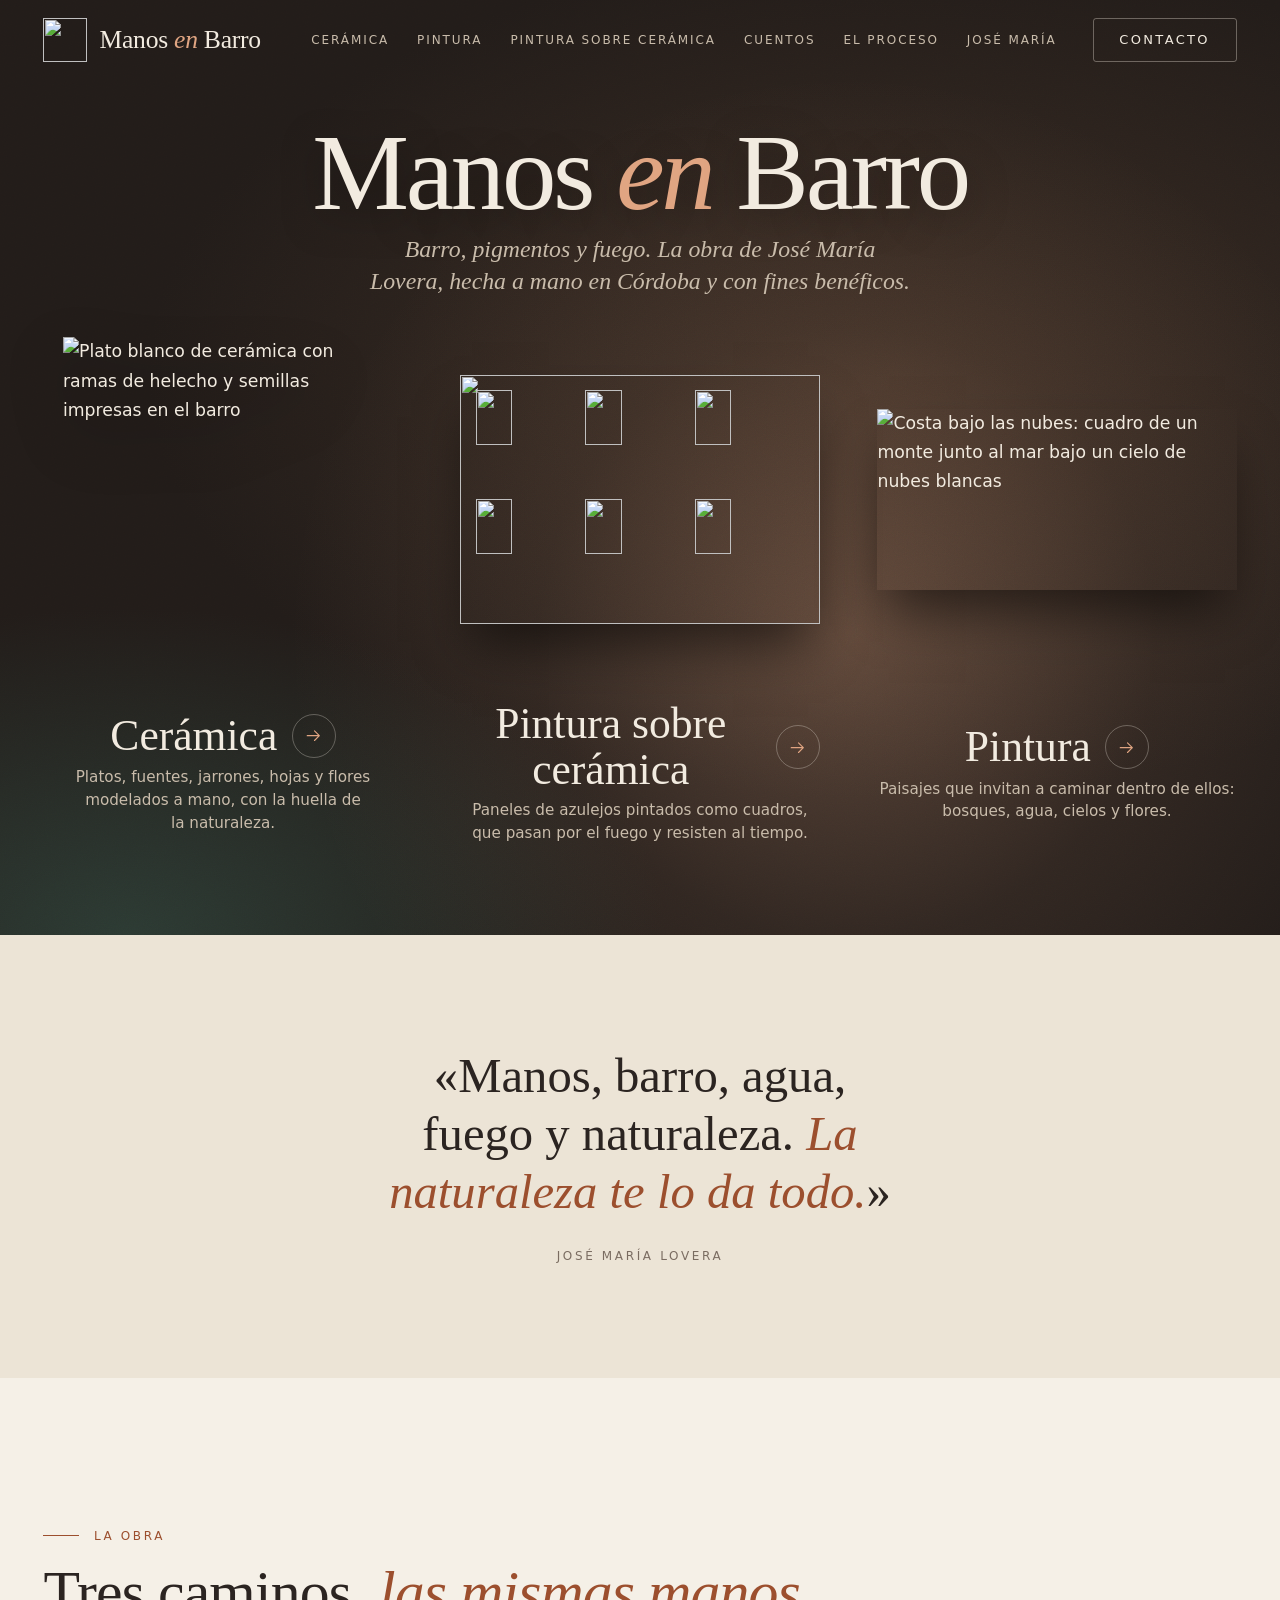
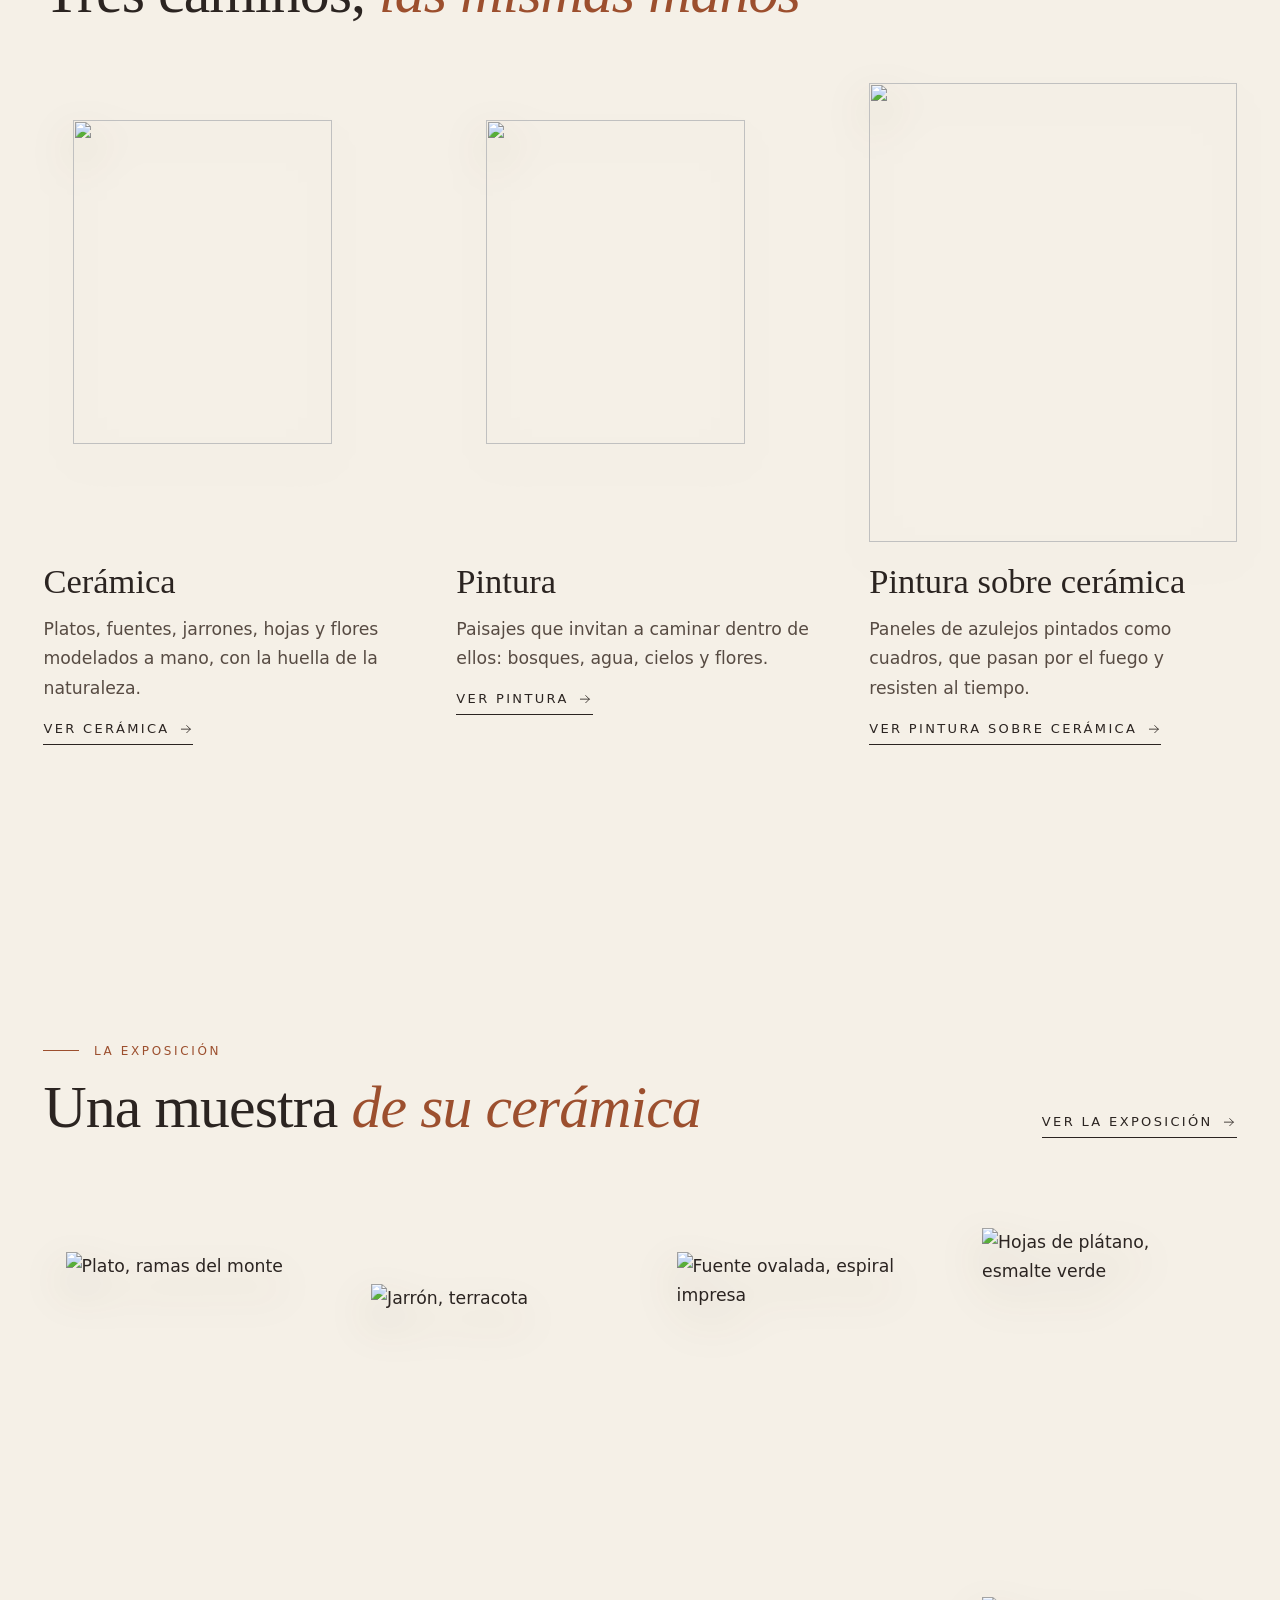
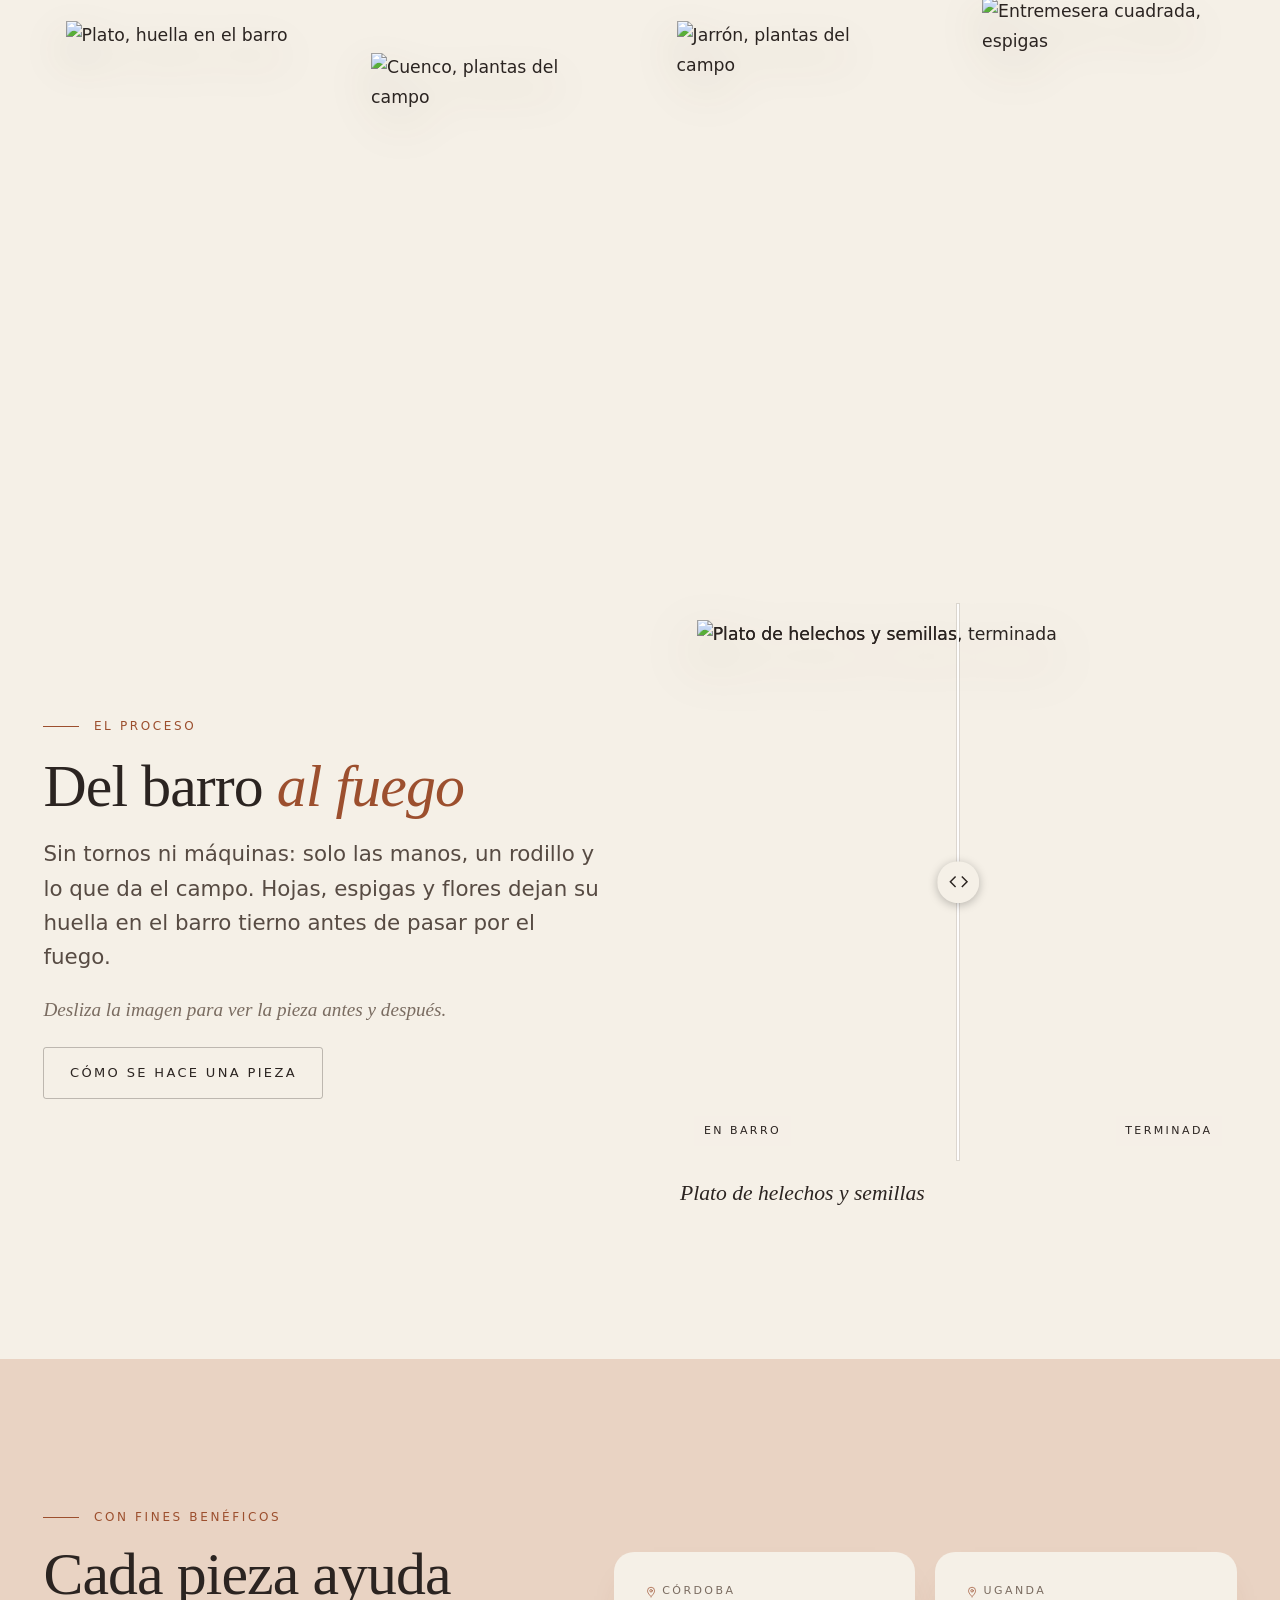
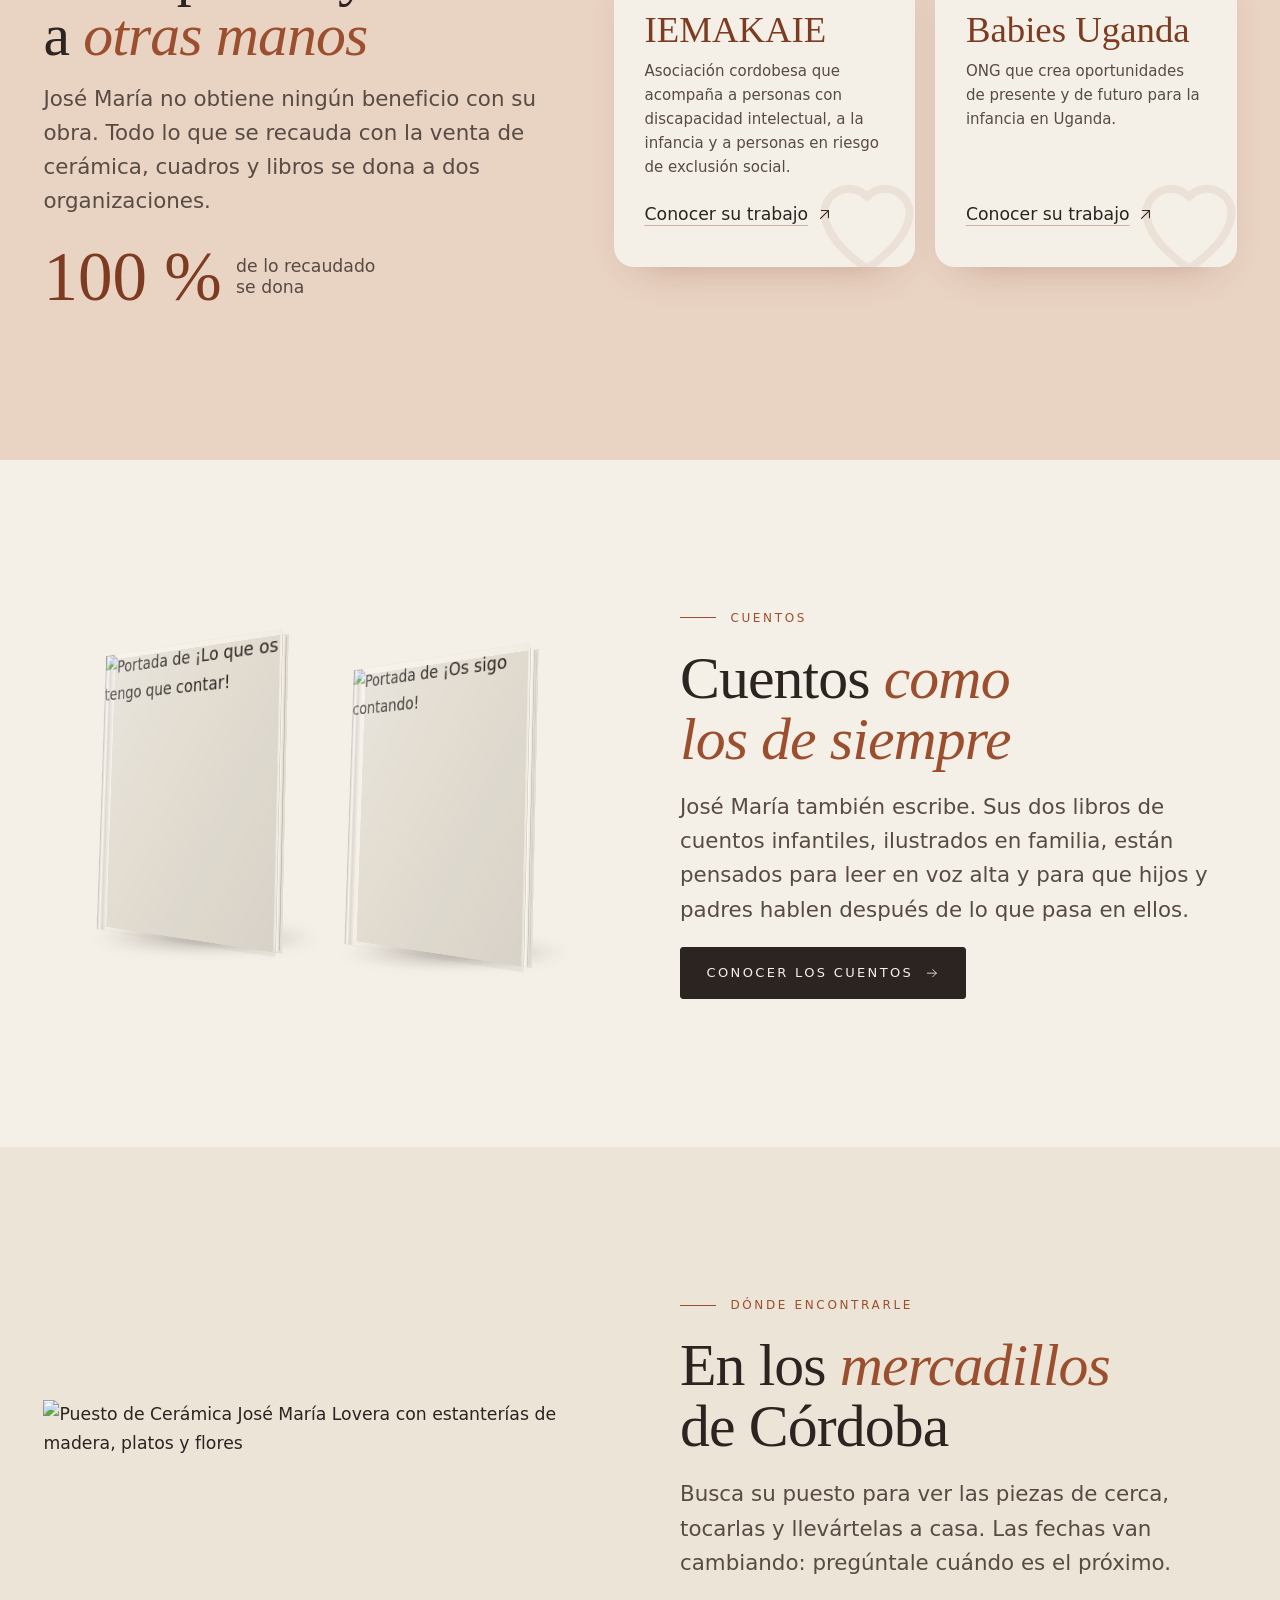
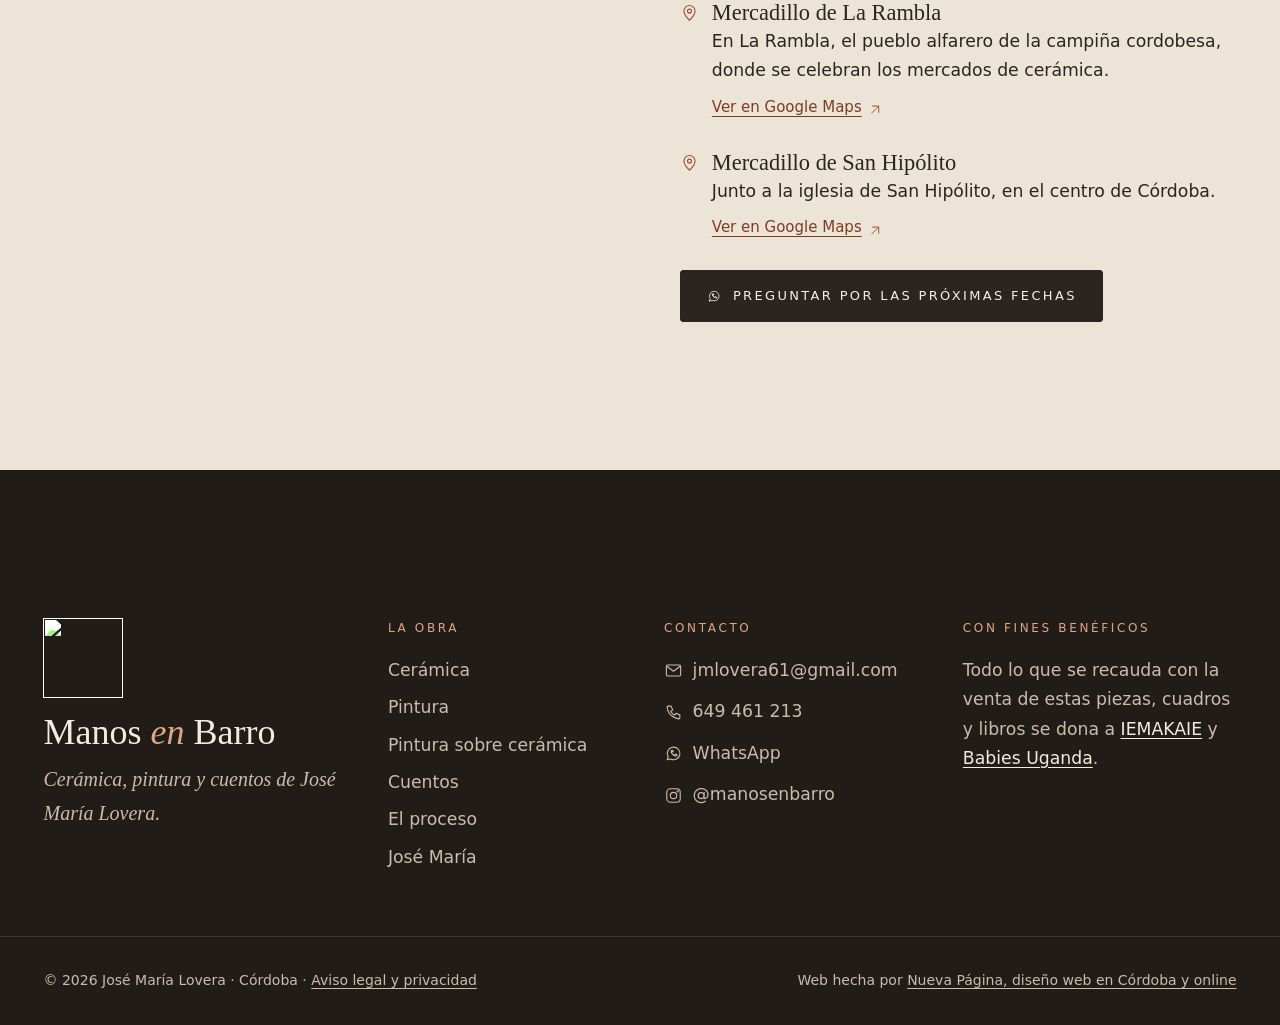
==== commit 3b791a68: "Actualiza la web (2026-11-13)" ====
--- a/index.html
+++ b/index.html
@@ -7,11 +7,14 @@
     if (location.href.split(/[?#]/)[0] === document.baseURI && !matchMedia('(prefers-reduced-motion: reduce)').matches) document.documentElement.classList.add('motion');
   </script>
   <meta name="viewport" content="width=device-width, initial-scale=1">
+  <!-- Sin esto, Safari del iPhone convierte números (el ISBN de los libros) en enlaces de teléfono antes
+       de que arranque Angular, y la página de Cuentos fallaba al hidratarse. Los teléfonos ya llevan su tel:. -->
+  <meta name="format-detection" content="telephone=no, date=no, address=no, email=no">
   <link rel="icon" href="favicon.svg" type="image/svg+xml">
-<style>:root{color-scheme:light;--paper:#f5f0e7;--paper-2:#ece4d6;--paper-3:#e1d6c3;--ink:#2b2421;--ink-2:#574b43;--ink-3:#7a6c61;--clay:#9c4f2e;--clay-deep:#7d3c21;--clay-soft:#e9d3c3;--olive:#5d6b3b;--glaze:#2f5f55;--night:#221c19;--on-night:#f2ebe0;--on-night-2:#c9bcab;--line:rgb(43 36 33 / .14);--line-strong:rgb(43 36 33 / .28);--serif:"Cormorant Garamond Variable", "Cormorant Garamond", Garamond, "Times New Roman", serif;--sans:"Jost Variable", "Jost", ui-sans-serif, system-ui, sans-serif;--fs-hero:clamp(3.25rem, 1.4894366197rem + 7.5117370892vw, 8.25rem);--fs-h1:clamp(2.75rem, 1.6936619718rem + 4.5070422535vw, 5.75rem);--fs-h2:clamp(2.25rem, 1.6338028169rem + 2.6291079812vw, 4rem);--fs-h3:clamp(1.625rem, 1.4049295775rem + .9389671362vw, 2.25rem);--fs-h4:clamp(1.3125rem, 1.2024647887rem + .4694835681vw, 1.625rem);--fs-lead:clamp(1.125rem, 1.036971831rem + .3755868545vw, 1.375rem);--fs-body:clamp(1rem, .9669894366rem + .1408450704vw, 1.09375rem);--fs-small:.9375rem;--gutter:clamp(1.125rem, .4647887324rem + 2.8169014085vw, 3rem);--container:1320px;--narrow:760px;--section:clamp(5rem, 3.2394366197rem + 7.5117370892vw, 10rem);--header-h:5rem;--radius:3px;--ease:cubic-bezier(.22, 1, .36, 1)}*,*:before,*:after{box-sizing:border-box}*{margin:0}html{-webkit-text-size-adjust:100%;scroll-padding-top:calc(var(--header-h) + 1rem)}body{overflow-x:clip;font-family:var(--sans);font-size:var(--fs-body);font-weight:380;line-height:1.7;color:var(--ink);background:var(--paper);-webkit-font-smoothing:antialiased}app-root{display:block;overflow-x:clip}img,svg{display:block;max-width:100%}img{height:auto}a{color:inherit;text-decoration:none}button{font:inherit;color:inherit}ul[role=list]{padding:0;list-style:none}.container{width:100%;max-width:calc(var(--container) + var(--gutter) * 2);padding-inline:var(--gutter);margin-inline:auto}.narrow{max-width:calc(var(--narrow) + var(--gutter) * 2)}.section{padding-block:var(--section)}.section--alt{background:var(--paper-2)}.kicker{font-family:var(--sans);font-size:.75rem;font-weight:500;letter-spacing:.22em;text-transform:uppercase;display:inline-flex;gap:.9rem;align-items:center;color:var(--clay)}.kicker:before{width:2.25rem;height:1px;content:"";background:currentColor}.h2{font-family:var(--serif);font-size:var(--fs-h2);font-weight:400;line-height:1.02;letter-spacing:-.015em;text-wrap:balance}.h2 em{font-style:italic;font-weight:400;color:var(--clay)}.lead{max-width:40em;font-size:var(--fs-lead);line-height:1.6;color:var(--ink-2)}.btn{display:inline-flex;gap:.75rem;align-items:center;justify-content:center;min-height:3.25rem;padding:0 1.6rem;font-family:var(--sans);font-size:.8125rem;font-weight:500;letter-spacing:.18em;text-transform:uppercase;color:var(--paper);cursor:pointer;background:var(--ink);border:1px solid var(--ink);border-radius:var(--radius);transition:background-color .35s var(--ease),color .35s var(--ease),border-color .35s var(--ease)}@media(hover:hover)and (pointer:fine){.btn:hover{background:var(--clay-deep);border-color:var(--clay-deep)}}.btn--ghost{color:var(--ink);background:transparent;border-color:var(--line-strong)}@media(hover:hover)and (pointer:fine){.btn--ghost:hover{color:var(--paper);background:var(--ink);border-color:var(--ink)}}.link{display:inline-flex;gap:.6rem;align-items:center;font-size:.8125rem;font-weight:500;letter-spacing:.18em;text-transform:uppercase;border-bottom:1px solid currentColor;padding-bottom:.25rem;transition:color .3s var(--ease)}.link:hover{color:var(--clay)}.visually-hidden{position:absolute;width:1px;height:1px;overflow:hidden;clip:rect(0 0 0 0);white-space:nowrap}.skip{position:fixed;top:.75rem;left:.75rem;z-index:200;padding:.7rem 1rem;color:var(--paper);background:var(--ink);transform:translateY(-200%)}.skip:focus{transform:none}@media(prefers-reduced-motion:reduce){*,*:before,*:after{transition-duration:.01ms!important;animation-duration:.01ms!important}}</style><link rel="stylesheet" href="styles-7UBFF7MP.css" media="print" data-beasties-media="all"><noscript><link rel="stylesheet" href="styles-7UBFF7MP.css"></noscript><style ng-app-id="ng">.header[_ngcontent-ng-c2829833575]{position:fixed;inset:0 0 auto;z-index:100;transition:background-color .4s var(--ease),box-shadow .4s var(--ease)}.header.is-solid[_ngcontent-ng-c2829833575]{background:color-mix(in srgb,var(--paper) 92%,transparent);box-shadow:0 1px 0 var(--line);-webkit-backdrop-filter:blur(12px);backdrop-filter:blur(12px)}.header__bar[_ngcontent-ng-c2829833575]{display:flex;gap:1.5rem;align-items:center;height:var(--header-h)}.brand[_ngcontent-ng-c2829833575]{display:inline-flex;gap:.75rem;align-items:center;margin-right:auto}.brand[_ngcontent-ng-c2829833575]   img[_ngcontent-ng-c2829833575]{width:2.75rem;height:2.75rem}.brand__name[_ngcontent-ng-c2829833575]{font-family:var(--serif);font-size:1.6rem;font-weight:500;line-height:1;letter-spacing:-.01em;white-space:nowrap}.brand__name[_ngcontent-ng-c2829833575]   em[_ngcontent-ng-c2829833575]{font-style:italic;color:var(--clay)}.nav[_ngcontent-ng-c2829833575]{display:none}@media(min-width:1280px){.nav[_ngcontent-ng-c2829833575]{display:block}}.nav[_ngcontent-ng-c2829833575]   ul[_ngcontent-ng-c2829833575]{display:flex;gap:.25rem}.nav[_ngcontent-ng-c2829833575]   a[_ngcontent-ng-c2829833575]{display:block;padding:.5rem .75rem;font-size:.75rem;font-weight:500;letter-spacing:.16em;text-transform:uppercase;color:var(--ink-2);white-space:nowrap;transition:color .3s var(--ease)}.nav[_ngcontent-ng-c2829833575]   a[_ngcontent-ng-c2829833575]:hover, .nav[_ngcontent-ng-c2829833575]   a[aria-current=page][_ngcontent-ng-c2829833575]{color:var(--clay)}.nav[_ngcontent-ng-c2829833575]   a[aria-current=page][_ngcontent-ng-c2829833575]{text-decoration:underline;text-decoration-thickness:1px;text-underline-offset:.5em}.header__cta[_ngcontent-ng-c2829833575]{display:none;min-height:2.75rem}@media(min-width:768px){.header__cta[_ngcontent-ng-c2829833575]{display:inline-flex}}.toggle[_ngcontent-ng-c2829833575]{display:grid;gap:6px;place-content:center;width:2.75rem;height:2.75rem;cursor:pointer;background:none;border:1px solid var(--line-strong);border-radius:var(--radius)}@media(min-width:1280px){.toggle[_ngcontent-ng-c2829833575]{display:none}}.toggle[_ngcontent-ng-c2829833575]   i[_ngcontent-ng-c2829833575]{display:block;width:1.2rem;height:1px;background:var(--ink);transition:transform .4s var(--ease)}[aria-expanded=true][_ngcontent-ng-c2829833575]   .toggle[_ngcontent-ng-c2829833575]   i[_ngcontent-ng-c2829833575]:first-of-type, .toggle[aria-expanded=true][_ngcontent-ng-c2829833575]   i[_ngcontent-ng-c2829833575]:first-of-type{transform:translateY(3.5px) rotate(45deg)}.toggle[aria-expanded=true][_ngcontent-ng-c2829833575]   i[_ngcontent-ng-c2829833575]:last-of-type{transform:translateY(-3.5px) rotate(-45deg)}.menu[_ngcontent-ng-c2829833575]{position:fixed;inset:var(--header-h) 0 0;overflow-y:auto;visibility:hidden;background:var(--paper);opacity:0;transition:opacity .4s var(--ease),visibility 0s .4s}.menu.is-open[_ngcontent-ng-c2829833575]{visibility:visible;opacity:1;transition:opacity .4s var(--ease)}.menu[_ngcontent-ng-c2829833575]   ul[_ngcontent-ng-c2829833575]{display:grid;gap:.25rem;padding-block:2rem 3rem}.menu[_ngcontent-ng-c2829833575]   a[_ngcontent-ng-c2829833575]{display:block;padding-block:.35rem;font-family:var(--serif);font-size:clamp(2rem,1.735915493rem + 1.1267605634vw,2.75rem);font-weight:400;line-height:1.15}.header.is-dark[_ngcontent-ng-c2829833575]{color:var(--on-night)}.header.is-dark[_ngcontent-ng-c2829833575]   .brand__name[_ngcontent-ng-c2829833575]   em[_ngcontent-ng-c2829833575]{color:#e0a582}.header.is-dark[_ngcontent-ng-c2829833575]   .nav[_ngcontent-ng-c2829833575]   a[_ngcontent-ng-c2829833575]{color:var(--on-night-2)}.header.is-dark[_ngcontent-ng-c2829833575]   .nav[_ngcontent-ng-c2829833575]   a[_ngcontent-ng-c2829833575]:hover, .header.is-dark[_ngcontent-ng-c2829833575]   .nav[_ngcontent-ng-c2829833575]   a[aria-current=page][_ngcontent-ng-c2829833575]{color:#e0a582}.header.is-dark[_ngcontent-ng-c2829833575]   .header__cta[_ngcontent-ng-c2829833575]{color:var(--on-night);border-color:#f2ebe059}@media(hover:hover)and (pointer:fine){.header.is-dark[_ngcontent-ng-c2829833575]   .header__cta[_ngcontent-ng-c2829833575]:hover{color:var(--ink);background:var(--on-night);border-color:var(--on-night)}}.header.is-dark[_ngcontent-ng-c2829833575]   .toggle[_ngcontent-ng-c2829833575]{border-color:#f2ebe059}.header.is-dark[_ngcontent-ng-c2829833575]   .toggle[_ngcontent-ng-c2829833575]   i[_ngcontent-ng-c2829833575]{background:var(--on-night)}.header[_ngcontent-ng-c2829833575]{view-transition-name:cabecera}.header__progress[_ngcontent-ng-c2829833575]{position:absolute;right:0;bottom:0;left:0;height:2px;pointer-events:none;background:linear-gradient(90deg,var(--clay),#e0a582);transform:scaleX(0);transform-origin:left}</style><style ng-app-id="ng">.footer[_ngcontent-ng-c204938207]{padding-top:var(--section);color:var(--on-night-2);background:var(--night)}.footer[_ngcontent-ng-c204938207]   a[_ngcontent-ng-c204938207]{transition:color .3s var(--ease)}.footer[_ngcontent-ng-c204938207]   a[_ngcontent-ng-c204938207]:hover{color:var(--on-night)}.footer__top[_ngcontent-ng-c204938207]{display:grid;gap:3rem}@media(min-width:768px){.footer__top[_ngcontent-ng-c204938207]{grid-template-columns:repeat(2,1fr)}}@media(min-width:1024px){.footer__top[_ngcontent-ng-c204938207]{grid-template-columns:1.3fr 1fr 1.1fr 1.2fr}}.footer__brand[_ngcontent-ng-c204938207]   img[_ngcontent-ng-c204938207]{width:5rem;height:5rem;margin-bottom:1rem;filter:brightness(1.6) saturate(.9)}.footer__name[_ngcontent-ng-c204938207]{font-family:var(--serif);font-size:2.25rem;line-height:1;color:var(--on-night)}.footer__name[_ngcontent-ng-c204938207]   em[_ngcontent-ng-c204938207]{font-style:italic;color:#e0a582}.footer__tag[_ngcontent-ng-c204938207]{margin-top:.75rem;font-family:var(--serif);font-size:1.25rem;font-style:italic}.footer__h[_ngcontent-ng-c204938207]{font-family:var(--sans);font-size:.75rem;font-weight:500;letter-spacing:.22em;text-transform:uppercase;margin-bottom:1.1rem;color:#e0a582}ul[_ngcontent-ng-c204938207]{display:grid;gap:.5rem}.footer__contact[_ngcontent-ng-c204938207]   a[_ngcontent-ng-c204938207]{display:inline-flex;gap:.6rem;align-items:center}.footer__charity[_ngcontent-ng-c204938207]   a[_ngcontent-ng-c204938207]{color:var(--on-night);text-decoration:underline;text-underline-offset:.2em}.footer__bottom[_ngcontent-ng-c204938207]{display:flex;flex-wrap:wrap;gap:.5rem 2rem;justify-content:space-between;padding-block:2rem;margin-top:4rem;font-size:.875rem;border-top:1px solid rgba(242,235,224,.12)}.footer__bottom[_ngcontent-ng-c204938207]   a[_ngcontent-ng-c204938207]{text-decoration:underline;text-underline-offset:.2em}</style><style ng-app-id="ng">[_nghost-ng-c2328317790]{display:inline-block;width:1.1em;height:1.1em;flex:none}svg[_ngcontent-ng-c2328317790]{width:100%;height:100%}</style><style ng-app-id="ng">.quote[_ngcontent-ng-c3275770358]{padding-block:clamp(4rem,2.7676056338rem + 5.2582159624vw,7.5rem);text-align:center}.quote[_ngcontent-ng-c3275770358]   blockquote[_ngcontent-ng-c3275770358]   p[_ngcontent-ng-c3275770358]{font-family:var(--serif);font-size:clamp(1.875rem,1.3908450704rem + 2.0657276995vw,3.25rem);font-weight:400;line-height:1.2;text-wrap:balance}.quote[_ngcontent-ng-c3275770358]   blockquote[_ngcontent-ng-c3275770358]   p[_ngcontent-ng-c3275770358]   em[_ngcontent-ng-c3275770358]{color:var(--clay)}.quote[_ngcontent-ng-c3275770358]   footer[_ngcontent-ng-c3275770358]{font-family:var(--sans);font-size:.75rem;font-weight:500;letter-spacing:.22em;text-transform:uppercase;margin-top:1.5rem;color:var(--ink-3)}.works__head[_ngcontent-ng-c3275770358], .featured__head[_ngcontent-ng-c3275770358]{display:grid;gap:1rem;justify-items:start;margin-bottom:clamp(2.25rem,1.6338028169rem + 2.6291079812vw,4rem)}.featured__head[_ngcontent-ng-c3275770358]{display:flex;flex-wrap:wrap;gap:1rem 2rem;align-items:end;justify-content:space-between}.featured__head[_ngcontent-ng-c3275770358] > div[_ngcontent-ng-c3275770358]{display:grid;gap:1rem}.works__list[_ngcontent-ng-c3275770358]{display:grid;gap:clamp(2rem,1.6478873239rem + 1.5023474178vw,3rem)}@media(min-width:768px){.works__list[_ngcontent-ng-c3275770358]{grid-template-columns:repeat(3,1fr)}}.work[_ngcontent-ng-c3275770358]{display:grid;gap:.9rem;justify-items:start}@media(hover:hover)and (pointer:fine){.work[_ngcontent-ng-c3275770358]:hover   img[_ngcontent-ng-c3275770358]{filter:drop-shadow(0 30px 30px rgba(60,40,25,.3));transform:translateY(-8px) scale(1.03)}}.work__img[_ngcontent-ng-c3275770358]{display:grid;place-items:center;width:100%;aspect-ratio:4/5}.work__img[_ngcontent-ng-c3275770358]   img[_ngcontent-ng-c3275770358]{width:100%;height:100%;object-fit:contain;filter:drop-shadow(0 18px 22px rgba(60,40,25,.22));transition:transform 1s var(--ease),filter 1s var(--ease)}.work__img--piece[_ngcontent-ng-c3275770358]   img[_ngcontent-ng-c3275770358]{width:84%;height:84%}.work__title[_ngcontent-ng-c3275770358]{margin-top:.4rem;font-family:var(--serif);font-size:var(--fs-h3);line-height:1.1}.work__text[_ngcontent-ng-c3275770358]{color:var(--ink-2)}.salon[_ngcontent-ng-c3275770358]{display:grid;grid-template-columns:repeat(2,minmax(0,1fr));gap:clamp(.75rem,.3098591549rem + 1.8779342723vw,2rem);align-items:center}@media(min-width:1024px){.salon[_ngcontent-ng-c3275770358]{grid-template-columns:repeat(4,minmax(0,1fr))}}.salon__item[_ngcontent-ng-c3275770358]{aspect-ratio:1}@media(min-width:1024px){.salon__item--1[_ngcontent-ng-c3275770358], .salon__item--5[_ngcontent-ng-c3275770358]{margin-top:4rem}.salon__item--3[_ngcontent-ng-c3275770358], .salon__item--7[_ngcontent-ng-c3275770358]{margin-top:-3rem}}.salon__piece[_ngcontent-ng-c3275770358]{position:relative;display:block;width:100%;height:100%}.salon__piece[_ngcontent-ng-c3275770358]   img[_ngcontent-ng-c3275770358]{position:absolute;inset:8%;width:84%;height:84%;object-fit:contain;filter:drop-shadow(0 20px 22px rgba(60,40,25,.24));transition:transform .9s var(--ease),filter .9s var(--ease)}@media(hover:hover)and (pointer:fine){.salon__piece[_ngcontent-ng-c3275770358]:hover   img[_ngcontent-ng-c3275770358]{filter:drop-shadow(0 34px 30px rgba(60,40,25,.3));transform:translateY(-10px) rotate(-2deg) scale(1.05)}}.process__inner[_ngcontent-ng-c3275770358], .books__inner[_ngcontent-ng-c3275770358], .markets__inner[_ngcontent-ng-c3275770358]{display:grid;gap:3rem;align-items:center}@media(min-width:1024px){.process__inner[_ngcontent-ng-c3275770358], .books__inner[_ngcontent-ng-c3275770358], .markets__inner[_ngcontent-ng-c3275770358]{grid-template-columns:1fr 1fr;gap:5rem}}.process__copy[_ngcontent-ng-c3275770358], .books__copy[_ngcontent-ng-c3275770358], .markets__copy[_ngcontent-ng-c3275770358]{display:grid;gap:1.25rem;justify-items:start}.process__hint[_ngcontent-ng-c3275770358]{font-family:var(--serif);font-size:1.2rem;font-style:italic;color:var(--ink-3)}.books__covers[_ngcontent-ng-c3275770358]{position:relative;display:flex;justify-content:center;min-height:22rem}.books__cover[_ngcontent-ng-c3275770358]{width:min(48%,17rem);height:auto;box-shadow:0 24px 40px -18px #2b242180}.books__cover--0[_ngcontent-ng-c3275770358]{rotate:-4deg;translate:6% 0}.books__cover--1[_ngcontent-ng-c3275770358]{z-index:1;rotate:3deg;translate:-6% 8%}.markets__photo[_ngcontent-ng-c3275770358]   img[_ngcontent-ng-c3275770358]{width:100%;aspect-ratio:4/3;object-fit:cover}.markets__list[_ngcontent-ng-c3275770358]{display:grid;gap:1rem}.markets__list[_ngcontent-ng-c3275770358]   li[_ngcontent-ng-c3275770358]{display:flex;gap:.8rem;align-items:baseline}.markets__list[_ngcontent-ng-c3275770358]   app-icon[_ngcontent-ng-c3275770358]{color:var(--clay);translate:0 .15em}.markets__list[_ngcontent-ng-c3275770358]   strong[_ngcontent-ng-c3275770358]{display:block;font-family:var(--serif);font-size:1.4rem;font-weight:500;line-height:1.2}</style><meta name="description" content="Cerámica hecha a mano, pintura y cuentos infantiles de José María Lovera, en Córdoba. Todo lo recaudado se dona a IEMAKAIE y Babies Uganda."><meta property="og:type" content="website"><meta property="og:url" content="https://manosenbarro.es/"><meta property="og:title" content="Manos en Barro · Cerámica y pintura de José María Lovera"><meta property="og:description" content="Cerámica hecha a mano, pintura y cuentos infantiles de José María Lovera, en Córdoba. Todo lo recaudado se dona a IEMAKAIE y Babies Uganda."><meta property="og:image" content="https://manosenbarro.es/og.jpg"><meta property="og:site_name" content="Manos en Barro"><meta property="og:locale" content="es_ES"><meta name="twitter:card" content="summary_large_image"><link rel="canonical" href="https://manosenbarro.es/"><script type="application/ld+json" data-page-ld="">{"@context":"https://schema.org","@graph":[{"@type":"Person","@id":"https://manosenbarro.es/#jose-maria","name":"José María Lovera Sánchez de Puerta","alternateName":"José María Lovera","jobTitle":"Ceramista, pintor y escritor","url":"https://manosenbarro.es/jose-maria/","email":"jmlovera61@gmail.com","birthDate":"1961-03-14","sameAs":["https://www.instagram.com/manosenbarro/"]},{"@type":"WebSite","name":"Manos en Barro","url":"https://manosenbarro.es/","inLanguage":"es-ES"}]}</script><style ng-app-id="ng">[_nghost-ng-c3461410547]{display:block}.hero[_ngcontent-ng-c3461410547]{--warm: #e0a582;--hole-x: 4.2505%;--hole-y: 6.1158%;color:var(--on-night);background:var(--night)}.hero__sticky[_ngcontent-ng-c3461410547]{position:relative;display:grid;grid-template-areas:"head" "a1" "s1" "a2" "s2" "a3" "s3";gap:1.5rem;justify-items:center;padding:calc(var(--header-h) + clamp(1.5rem,.9718309859rem + 2.2535211268vw,3rem)) var(--gutter) clamp(3.5rem,2.6197183099rem + 3.7558685446vw,6rem);overflow:clip;isolation:isolate;background:radial-gradient(90% 70% at 70% 40%,#3b2d24 0%,transparent 65%),radial-gradient(60% 50% at 10% 100%,#2c3a33 0%,transparent 70%),var(--night)}.hero__sticky[_ngcontent-ng-c3461410547]:after{position:absolute;inset:0;z-index:-1;pointer-events:none;content:"";background-image:url("data:image/svg+xml,%3Csvg xmlns='http://www.w3.org/2000/svg' width='160' height='160'%3E%3Cfilter id='n'%3E%3CfeTurbulence type='fractalNoise' baseFrequency='.9' numOctaves='2' stitchTiles='stitch'/%3E%3C/filter%3E%3Crect width='100%25' height='100%25' filter='url(%23n)' opacity='.55'/%3E%3C/svg%3E");mix-blend-mode:overlay;opacity:.18}@media(min-width:1024px){.hero__sticky[_ngcontent-ng-c3461410547]{grid-template-columns:repeat(3,minmax(0,1fr));grid-template-areas:"head head head" "a1 a2 a3" "s1 s2 s3";column-gap:clamp(1.5rem,.6197183099rem + 3.7558685446vw,4rem);row-gap:2.5rem;align-items:center}}.hero__glow[_ngcontent-ng-c3461410547]{position:absolute;top:8%;right:-10%;z-index:-2;width:min(95vw,70rem);aspect-ratio:1;background:radial-gradient(closest-side,rgba(224,165,130,.3),rgba(224,165,130,.08) 55%,transparent);border-radius:50%}@media(max-width:1023px){.hero__glow[_ngcontent-ng-c3461410547]{top:6%;right:50%;width:150vw;translate:50% 0}}.hero__light[_ngcontent-ng-c3461410547], .hero__dust[_ngcontent-ng-c3461410547]{display:none}.hero__head[_ngcontent-ng-c3461410547]{grid-area:head;display:grid;gap:.75rem;justify-items:center;text-align:center}.hero__title[_ngcontent-ng-c3461410547]{font-family:var(--serif);font-size:clamp(2.875rem,1.2464788732rem + 6.9483568075vw,7.5rem);font-weight:300;line-height:.9;letter-spacing:-.03em;text-shadow:0 10px 40px rgba(0,0,0,.35)}.hero__title[_ngcontent-ng-c3461410547]   em[_ngcontent-ng-c3461410547]{font-weight:300;font-style:italic;color:var(--warm)}.hero__sub[_ngcontent-ng-c3461410547]{max-width:26em;font-family:var(--serif);font-size:clamp(1.0625rem,.886443662rem + .7511737089vw,1.5625rem);font-style:italic;line-height:1.32;color:var(--on-night-2);text-wrap:balance}.hero__stage[_ngcontent-ng-c3461410547], .hero__scenes[_ngcontent-ng-c3461410547]{display:contents}.plate[_ngcontent-ng-c3461410547]{position:relative;z-index:5;grid-area:a1;width:min(100%,20rem);aspect-ratio:900/912}.plate__in[_ngcontent-ng-c3461410547], .plate__move[_ngcontent-ng-c3461410547], .plate__spin[_ngcontent-ng-c3461410547], .plate__front[_ngcontent-ng-c3461410547]{position:absolute;inset:0}.plate__front[_ngcontent-ng-c3461410547]{width:100%;height:100%;filter:drop-shadow(0 24px 30px rgba(0,0,0,.45))}.plate__shadow[_ngcontent-ng-c3461410547], .plate__back[_ngcontent-ng-c3461410547], .plate__rim[_ngcontent-ng-c3461410547]{display:none}.panel[_ngcontent-ng-c3461410547]{position:relative;grid-area:a2;width:100%;aspect-ratio:1400/973}.panel__frame[_ngcontent-ng-c3461410547]{position:relative;z-index:1;display:block;width:100%;height:100%;box-shadow:0 30px 50px -12px #0000008c}.panel__shadows[_ngcontent-ng-c3461410547], .panel__tiles[_ngcontent-ng-c3461410547]{position:absolute;inset:var(--hole-y) var(--hole-x);display:grid;grid-template-rows:repeat(2,1fr);grid-template-columns:repeat(3,1fr)}.panel__shadows[_ngcontent-ng-c3461410547]{z-index:2;display:none;pointer-events:none}.panel__tiles[_ngcontent-ng-c3461410547]{z-index:4}.panel__tile[_ngcontent-ng-c3461410547]{display:block;width:100%;height:100%}.painting[_ngcontent-ng-c3461410547]{position:relative;z-index:3;grid-area:a3;width:100%;aspect-ratio:1400/708;overflow:hidden;box-shadow:0 30px 50px -12px #0000008c}.painting__img[_ngcontent-ng-c3461410547]{display:block;width:100%;height:100%}.scene[_ngcontent-ng-c3461410547]{position:relative;display:grid;gap:.4rem;justify-items:center;max-width:25rem;text-align:center}.scene[_ngcontent-ng-c3461410547]:nth-child(1){grid-area:s1}.scene[_ngcontent-ng-c3461410547]:nth-child(2){grid-area:s2}.scene[_ngcontent-ng-c3461410547]:nth-child(3){grid-area:s3}.scene__link[_ngcontent-ng-c3461410547]{display:inline-flex;gap:.9rem;align-items:center;min-height:3rem;font-family:var(--serif);font-size:clamp(1.875rem,1.5228873239rem + 1.5023474178vw,2.875rem);font-weight:400;line-height:1.05;color:var(--on-night);text-decoration:none}.scene__link[_ngcontent-ng-c3461410547]:after{position:absolute;inset:-.75rem -1rem;content:""}.scene__link[_ngcontent-ng-c3461410547]:focus-visible{outline:none}.scene__link[_ngcontent-ng-c3461410547]:focus-visible   .scene__arrow[_ngcontent-ng-c3461410547]{outline:2px solid var(--warm);outline-offset:4px}.scene__arrow[_ngcontent-ng-c3461410547]{display:inline-grid;flex:none;place-items:center;width:2.75rem;height:2.75rem;font-size:1.1rem;color:var(--warm);border:1px solid rgba(242,235,224,.3);border-radius:50%;transition:color .4s var(--ease),background-color .4s var(--ease),border-color .4s var(--ease)}@media(hover:hover)and (pointer:fine){.scene[_ngcontent-ng-c3461410547]:hover   .scene__arrow[_ngcontent-ng-c3461410547]{color:var(--night);background:var(--warm);border-color:var(--warm)}}.scene__text[_ngcontent-ng-c3461410547]{max-width:26em;font-size:.95rem;line-height:1.5;color:var(--on-night-2);text-wrap:pretty}.hero__hint[_ngcontent-ng-c3461410547]{display:none}html.motion[_nghost-ng-c3461410547]   .hero[_ngcontent-ng-c3461410547], html.motion   [_nghost-ng-c3461410547]   .hero[_ngcontent-ng-c3461410547]{--run: 230svh;height:calc(100svh + var(--run))}@media(min-width:1024px){html.motion[_nghost-ng-c3461410547]   .hero[_ngcontent-ng-c3461410547], html.motion   [_nghost-ng-c3461410547]   .hero[_ngcontent-ng-c3461410547]{--run: 260svh}}html.motion[_nghost-ng-c3461410547]   .hero__sticky[_ngcontent-ng-c3461410547], html.motion   [_nghost-ng-c3461410547]   .hero__sticky[_ngcontent-ng-c3461410547]{--art: min(100vw - 2rem, 34rem, (100svh - var(--header-h)) * .72);--plate: min(var(--art) * .86, 100svh - 26rem);--thick: calc(var(--plate) * .028);position:sticky;top:0;height:100svh;grid-template-rows:auto minmax(0,1fr) auto;grid-template-areas:"head" "stage" "scenes";gap:.5rem;padding:calc(var(--header-h) + .25rem) var(--gutter) 1.5rem}@media(min-width:1024px){html.motion[_nghost-ng-c3461410547]   .hero__sticky[_ngcontent-ng-c3461410547], html.motion   [_nghost-ng-c3461410547]   .hero__sticky[_ngcontent-ng-c3461410547]{--art: min(48vw, 50rem, (100svh - var(--header-h) - 6rem) * 1.5);--plate: min(var(--art) * .68, 100svh - var(--header-h) - 9rem);grid-template-rows:1fr auto auto 1fr;grid-template-columns:minmax(0,5fr) minmax(0,7fr);grid-template-areas:". stage" "head stage" "scenes stage" ". stage";gap:3rem clamp(2rem,.9436619718rem + 4.5070422535vw,5rem);justify-items:stretch;padding-bottom:2rem}}html.motion[_nghost-ng-c3461410547]   .hero__glow[_ngcontent-ng-c3461410547], html.motion   [_nghost-ng-c3461410547]   .hero__glow[_ngcontent-ng-c3461410547]{animation:_ngcontent-ng-c3461410547_glow 7s ease-in-out infinite alternate}html.motion[_nghost-ng-c3461410547]   .hero__dust[_ngcontent-ng-c3461410547], html.motion   [_nghost-ng-c3461410547]   .hero__dust[_ngcontent-ng-c3461410547]{position:absolute;inset:0;z-index:-1;display:block;overflow:hidden;pointer-events:none}html.motion[_nghost-ng-c3461410547]   .hero__dust[_ngcontent-ng-c3461410547]   span[_ngcontent-ng-c3461410547], html.motion   [_nghost-ng-c3461410547]   .hero__dust[_ngcontent-ng-c3461410547]   span[_ngcontent-ng-c3461410547]{position:absolute;bottom:-2%;left:var(--x);width:var(--s);height:var(--s);background:#f4cda5d9;border-radius:50%;box-shadow:0 0 8px 1px #f0be8c8c;opacity:0;animation:_ngcontent-ng-c3461410547_mote var(--d) linear var(--w) infinite}@media(min-width:1024px){html.motion[_nghost-ng-c3461410547]   .hero__light[_ngcontent-ng-c3461410547], html.motion   [_nghost-ng-c3461410547]   .hero__light[_ngcontent-ng-c3461410547]{position:absolute;top:0;left:0;z-index:-1;display:block;width:44rem;aspect-ratio:1;margin:-22rem 0 0 -22rem;pointer-events:none;background:radial-gradient(closest-side,rgba(232,172,128,.17),transparent);border-radius:50%;opacity:0;transition:opacity 1.2s var(--ease);will-change:transform}}html.motion[_nghost-ng-c3461410547]   .hero.is-lit[_ngcontent-ng-c3461410547]   .hero__light[_ngcontent-ng-c3461410547], html.motion   [_nghost-ng-c3461410547]   .hero.is-lit[_ngcontent-ng-c3461410547]   .hero__light[_ngcontent-ng-c3461410547]{opacity:1}@media(min-width:1024px){html.motion[_nghost-ng-c3461410547]   .hero__head[_ngcontent-ng-c3461410547], html.motion   [_nghost-ng-c3461410547]   .hero__head[_ngcontent-ng-c3461410547]{justify-items:start;text-align:left}}@media(max-width:1023px)and (max-height:700px){html.motion[_nghost-ng-c3461410547]   .hero__sub[_ngcontent-ng-c3461410547], html.motion   [_nghost-ng-c3461410547]   .hero__sub[_ngcontent-ng-c3461410547]{display:none}}html.motion[_nghost-ng-c3461410547]   .hero__stage[_ngcontent-ng-c3461410547], html.motion   [_nghost-ng-c3461410547]   .hero__stage[_ngcontent-ng-c3461410547]{position:relative;grid-area:stage;display:grid;place-items:center;width:100%;height:100%;min-height:0;isolation:isolate}html.motion[_nghost-ng-c3461410547]   .hero__stage[_ngcontent-ng-c3461410547] > *[_ngcontent-ng-c3461410547], html.motion   [_nghost-ng-c3461410547]   .hero__stage[_ngcontent-ng-c3461410547] > *[_ngcontent-ng-c3461410547]{grid-area:1/1}html.motion[_nghost-ng-c3461410547]   .hero__scenes[_ngcontent-ng-c3461410547], html.motion   [_nghost-ng-c3461410547]   .hero__scenes[_ngcontent-ng-c3461410547]{grid-area:scenes;display:grid;justify-items:center}@media(min-width:1024px){html.motion[_nghost-ng-c3461410547]   .hero__scenes[_ngcontent-ng-c3461410547], html.motion   [_nghost-ng-c3461410547]   .hero__scenes[_ngcontent-ng-c3461410547]{justify-items:start}}html.motion[_nghost-ng-c3461410547]   .scene[_ngcontent-ng-c3461410547], html.motion   [_nghost-ng-c3461410547]   .scene[_ngcontent-ng-c3461410547]{grid-area:1/1}@media(min-width:1024px){html.motion[_nghost-ng-c3461410547]   .scene[_ngcontent-ng-c3461410547], html.motion   [_nghost-ng-c3461410547]   .scene[_ngcontent-ng-c3461410547]{justify-items:start;text-align:left}}html.motion[_nghost-ng-c3461410547]   .scene[_ngcontent-ng-c3461410547]:not(:first-child), html.motion   [_nghost-ng-c3461410547]   .scene[_ngcontent-ng-c3461410547]:not(:first-child){pointer-events:none;opacity:0}html.motion[_nghost-ng-c3461410547]   .plate[_ngcontent-ng-c3461410547], html.motion   [_nghost-ng-c3461410547]   .plate[_ngcontent-ng-c3461410547]{width:var(--plate)}html.motion[_nghost-ng-c3461410547]   .plate__shadow[_ngcontent-ng-c3461410547], html.motion   [_nghost-ng-c3461410547]   .plate__shadow[_ngcontent-ng-c3461410547]{position:absolute;inset:14% 10% -8%;z-index:-1;display:block}html.motion[_nghost-ng-c3461410547]   .plate__shadow[_ngcontent-ng-c3461410547]   span[_ngcontent-ng-c3461410547], html.motion   [_nghost-ng-c3461410547]   .plate__shadow[_ngcontent-ng-c3461410547]   span[_ngcontent-ng-c3461410547]{position:absolute;inset:0;background:radial-gradient(closest-side,rgba(0,0,0,.55),transparent);border-radius:50%}html.motion[_nghost-ng-c3461410547]   .plate__in[_ngcontent-ng-c3461410547], html.motion   [_nghost-ng-c3461410547]   .plate__in[_ngcontent-ng-c3461410547]{perspective:calc(var(--plate) * 3.2)}html.motion[_nghost-ng-c3461410547]   .plate__move[_ngcontent-ng-c3461410547], html.motion   [_nghost-ng-c3461410547]   .plate__move[_ngcontent-ng-c3461410547], html.motion[_nghost-ng-c3461410547]   .plate__spin[_ngcontent-ng-c3461410547], html.motion   [_nghost-ng-c3461410547]   .plate__spin[_ngcontent-ng-c3461410547]{transform-style:preserve-3d}html.motion[_nghost-ng-c3461410547]   .plate__move[_ngcontent-ng-c3461410547], html.motion   [_nghost-ng-c3461410547]   .plate__move[_ngcontent-ng-c3461410547]{will-change:transform}html.motion[_nghost-ng-c3461410547]   .plate__front[_ngcontent-ng-c3461410547], html.motion   [_nghost-ng-c3461410547]   .plate__front[_ngcontent-ng-c3461410547], html.motion[_nghost-ng-c3461410547]   .plate__back[_ngcontent-ng-c3461410547], html.motion   [_nghost-ng-c3461410547]   .plate__back[_ngcontent-ng-c3461410547], html.motion[_nghost-ng-c3461410547]   .plate__rim[_ngcontent-ng-c3461410547], html.motion   [_nghost-ng-c3461410547]   .plate__rim[_ngcontent-ng-c3461410547]{position:absolute;inset:0;display:block}html.motion[_nghost-ng-c3461410547]   .plate__front[_ngcontent-ng-c3461410547], html.motion   [_nghost-ng-c3461410547]   .plate__front[_ngcontent-ng-c3461410547]{filter:none;transform:translateZ(calc(var(--thick) / 2));backface-visibility:hidden}html.motion[_nghost-ng-c3461410547]   .plate__back[_ngcontent-ng-c3461410547], html.motion   [_nghost-ng-c3461410547]   .plate__back[_ngcontent-ng-c3461410547], html.motion[_nghost-ng-c3461410547]   .plate__rim[_ngcontent-ng-c3461410547], html.motion   [_nghost-ng-c3461410547]   .plate__rim[_ngcontent-ng-c3461410547]{-webkit-mask:var(--mask) center/100% 100% no-repeat;mask:var(--mask) center/100% 100% no-repeat}html.motion[_nghost-ng-c3461410547]   .plate__back[_ngcontent-ng-c3461410547], html.motion   [_nghost-ng-c3461410547]   .plate__back[_ngcontent-ng-c3461410547]{background:radial-gradient(circle at 42% 38%,#c98a62,#a6603a 55%,#7f4527);transform:rotateY(180deg) translateZ(calc(var(--thick) / 2));backface-visibility:hidden}html.motion[_nghost-ng-c3461410547]   .plate__back--photo[_ngcontent-ng-c3461410547], html.motion   [_nghost-ng-c3461410547]   .plate__back--photo[_ngcontent-ng-c3461410547]{background:center/100% 100% no-repeat;-webkit-mask:none;mask:none}html.motion[_nghost-ng-c3461410547]   .plate__rim[_ngcontent-ng-c3461410547], html.motion   [_nghost-ng-c3461410547]   .plate__rim[_ngcontent-ng-c3461410547]{background:#c4bbb1;transform:translateZ(calc(var(--thick) * (var(--i) / 8 - .5)))}html.motion[_nghost-ng-c3461410547]   .panel[_ngcontent-ng-c3461410547], html.motion   [_nghost-ng-c3461410547]   .panel[_ngcontent-ng-c3461410547]{width:var(--art)}html.motion[_nghost-ng-c3461410547]   .panel__frame[_ngcontent-ng-c3461410547], html.motion   [_nghost-ng-c3461410547]   .panel__frame[_ngcontent-ng-c3461410547], html.motion[_nghost-ng-c3461410547]   .panel__tile[_ngcontent-ng-c3461410547], html.motion   [_nghost-ng-c3461410547]   .panel__tile[_ngcontent-ng-c3461410547], html.motion[_nghost-ng-c3461410547]   .panel__shadow[_ngcontent-ng-c3461410547], html.motion   [_nghost-ng-c3461410547]   .panel__shadow[_ngcontent-ng-c3461410547], html.motion[_nghost-ng-c3461410547]   .painting[_ngcontent-ng-c3461410547], html.motion   [_nghost-ng-c3461410547]   .painting[_ngcontent-ng-c3461410547]{opacity:0;will-change:transform,opacity}html.motion[_nghost-ng-c3461410547]   .panel__shadows[_ngcontent-ng-c3461410547], html.motion   [_nghost-ng-c3461410547]   .panel__shadows[_ngcontent-ng-c3461410547]{display:grid}html.motion[_nghost-ng-c3461410547]   .panel__shadow[_ngcontent-ng-c3461410547], html.motion   [_nghost-ng-c3461410547]   .panel__shadow[_ngcontent-ng-c3461410547]{background:#0e0907eb;filter:blur(calc(var(--art) * .014))}html.motion[_nghost-ng-c3461410547]   .panel__tiles[_ngcontent-ng-c3461410547], html.motion   [_nghost-ng-c3461410547]   .panel__tiles[_ngcontent-ng-c3461410547]{perspective:calc(var(--art) * 1.5)}html.motion[_nghost-ng-c3461410547]   .panel__tile[_ngcontent-ng-c3461410547], html.motion   [_nghost-ng-c3461410547]   .panel__tile[_ngcontent-ng-c3461410547]{backface-visibility:hidden}html.motion[_nghost-ng-c3461410547]   .painting[_ngcontent-ng-c3461410547], html.motion   [_nghost-ng-c3461410547]   .painting[_ngcontent-ng-c3461410547]{width:var(--art)}html.motion[_nghost-ng-c3461410547]   .painting__img[_ngcontent-ng-c3461410547], html.motion   [_nghost-ng-c3461410547]   .painting__img[_ngcontent-ng-c3461410547]{will-change:transform}html.motion[_nghost-ng-c3461410547]   .hero__hint[_ngcontent-ng-c3461410547], html.motion   [_nghost-ng-c3461410547]   .hero__hint[_ngcontent-ng-c3461410547]{position:absolute;bottom:1.5rem;left:50%;z-index:4;display:block;width:2rem;height:3.25rem;translate:-50% 0}html.motion[_nghost-ng-c3461410547]   .hero__hint[_ngcontent-ng-c3461410547]   span[_ngcontent-ng-c3461410547], html.motion   [_nghost-ng-c3461410547]   .hero__hint[_ngcontent-ng-c3461410547]   span[_ngcontent-ng-c3461410547]{position:absolute;top:0;left:50%;width:1px;height:100%;overflow:hidden;background:#f2ebe033}html.motion[_nghost-ng-c3461410547]   .hero__hint[_ngcontent-ng-c3461410547]   span[_ngcontent-ng-c3461410547]:after, html.motion   [_nghost-ng-c3461410547]   .hero__hint[_ngcontent-ng-c3461410547]   span[_ngcontent-ng-c3461410547]:after{position:absolute;inset:0;content:"";background:var(--warm);animation:_ngcontent-ng-c3461410547_drip 2.4s var(--ease) infinite}@media(max-width:1023px){html.motion[_nghost-ng-c3461410547]   .hero__hint[_ngcontent-ng-c3461410547], html.motion   [_nghost-ng-c3461410547]   .hero__hint[_ngcontent-ng-c3461410547]{display:none}}html.motion[_nghost-ng-c3461410547]   .plate__in[_ngcontent-ng-c3461410547], html.motion   [_nghost-ng-c3461410547]   .plate__in[_ngcontent-ng-c3461410547]{animation:_ngcontent-ng-c3461410547_fade-in .9s ease-out both}html.motion[_nghost-ng-c3461410547]   .plate__spin[_ngcontent-ng-c3461410547], html.motion   [_nghost-ng-c3461410547]   .plate__spin[_ngcontent-ng-c3461410547]{animation:_ngcontent-ng-c3461410547_coin 2.6s cubic-bezier(.12,.72,.2,1) both}html.motion[_nghost-ng-c3461410547]   .plate__shadow[_ngcontent-ng-c3461410547]   span[_ngcontent-ng-c3461410547], html.motion   [_nghost-ng-c3461410547]   .plate__shadow[_ngcontent-ng-c3461410547]   span[_ngcontent-ng-c3461410547]{animation:_ngcontent-ng-c3461410547_fade-in 1.2s ease-out 1.6s both}html.motion[_nghost-ng-c3461410547]   .hero__head[_ngcontent-ng-c3461410547], html.motion   [_nghost-ng-c3461410547]   .hero__head[_ngcontent-ng-c3461410547], html.motion[_nghost-ng-c3461410547]   .hero__scenes[_ngcontent-ng-c3461410547], html.motion   [_nghost-ng-c3461410547]   .hero__scenes[_ngcontent-ng-c3461410547]{animation:_ngcontent-ng-c3461410547_copy-in 1.4s var(--ease) .5s both}@keyframes _ngcontent-ng-c3461410547_coin{0%{transform:translate3d(0,-6%,calc(var(--plate) * -1.6)) rotateY(-1080deg)}to{transform:translateZ(0) rotateY(0)}}@keyframes _ngcontent-ng-c3461410547_fade-in{0%{opacity:0}}@keyframes _ngcontent-ng-c3461410547_copy-in{0%{opacity:0;transform:translateY(18px)}}@keyframes _ngcontent-ng-c3461410547_glow{to{opacity:.65;transform:scale(1.08)}}@keyframes _ngcontent-ng-c3461410547_drip{0%{transform:translateY(-100%)}to{transform:translateY(100%)}}@keyframes _ngcontent-ng-c3461410547_mote{0%{opacity:0;transform:translateZ(0)}12%{opacity:.9}80%{opacity:.55}to{opacity:0;transform:translate3d(2.5rem,-100svh,0)}}</style><style ng-app-id="ng">.ba__frame[_ngcontent-ng-c2818712222]{position:relative;aspect-ratio:1;overflow:hidden;background:var(--paper-2);touch-action:pan-y}.ba__img[_ngcontent-ng-c2818712222]{position:absolute;inset:0;width:100%;height:100%;object-fit:cover}.ba__img--before[_ngcontent-ng-c2818712222]{clip-path:inset(0 calc(100% - var(--pos)) 0 0)}.ba__handle[_ngcontent-ng-c2818712222]{position:absolute;top:0;bottom:0;left:var(--pos);width:1px;background:var(--paper);box-shadow:0 0 0 .5px #0003}.ba__handle[_ngcontent-ng-c2818712222]:after{position:absolute;top:50%;left:50%;width:2.6rem;height:2.6rem;content:"";background:var(--paper) url("data:image/svg+xml,%3Csvg xmlns='http://www.w3.org/2000/svg' viewBox='0 0 24 24' fill='none' stroke='%232b2421' stroke-width='1.4'%3E%3Cpath d='M9 7l-5 5 5 5M15 7l5 5-5 5'/%3E%3C/svg%3E") center/60% no-repeat;border-radius:50%;box-shadow:0 2px 10px #00000040;translate:-50% -50%}.ba__range[_ngcontent-ng-c2818712222]{position:absolute;inset:0;width:100%;height:100%;margin:0;cursor:ew-resize;opacity:0}.ba__range[_ngcontent-ng-c2818712222]:focus-visible + .ba__handle[_ngcontent-ng-c2818712222], .ba__frame[_ngcontent-ng-c2818712222]:has(.ba__range:focus-visible){outline:2px solid var(--clay);outline-offset:3px}.ba__tag[_ngcontent-ng-c2818712222]{font-family:var(--sans);font-size:.75rem;font-weight:500;letter-spacing:.22em;text-transform:uppercase;position:absolute;bottom:.9rem;padding:.35rem .6rem;font-size:.6875rem;color:var(--ink);background:#f5f0e7e0}.ba__tag--l[_ngcontent-ng-c2818712222]{left:.9rem}.ba__tag--r[_ngcontent-ng-c2818712222]{right:.9rem}.ba__cap[_ngcontent-ng-c2818712222]{margin-top:.9rem;font-family:var(--serif);font-size:1.35rem;font-style:italic}</style><style ng-app-id="ng">.charity[_ngcontent-ng-c1440838178]{padding-block:var(--section);background:var(--clay-soft)}.charity__inner[_ngcontent-ng-c1440838178]{display:grid;gap:2.5rem}@media(min-width:1024px){.charity__inner[_ngcontent-ng-c1440838178]{grid-template-columns:1fr 1.1fr;gap:5rem;align-items:start}}.charity__head[_ngcontent-ng-c1440838178]{display:grid;gap:1rem;justify-items:start}.charity__icon[_ngcontent-ng-c1440838178]{width:2.4rem;height:2.4rem;color:var(--clay-deep)}.charity__body[_ngcontent-ng-c1440838178]{display:grid;gap:2rem}.charity__list[_ngcontent-ng-c1440838178]{display:grid;gap:1.5rem}@media(min-width:640px){.charity__list[_ngcontent-ng-c1440838178]{grid-template-columns:1fr 1fr}}.charity__list[_ngcontent-ng-c1440838178]   li[_ngcontent-ng-c1440838178]{padding-top:1rem;border-top:1px solid rgba(125,60,33,.3)}.charity__list[_ngcontent-ng-c1440838178]   p[_ngcontent-ng-c1440838178]{margin-top:.4rem;font-size:var(--fs-small);color:var(--ink-2)}.charity__ngo[_ngcontent-ng-c1440838178]{display:inline-flex;gap:.4rem;align-items:center;font-family:var(--serif);font-size:1.75rem;font-weight:500;color:var(--clay-deep)}</style></head>
+<style>:root{color-scheme:light;--paper:#f5f0e7;--paper-2:#ece4d6;--paper-3:#e1d6c3;--ink:#2b2421;--ink-2:#574b43;--ink-3:#7a6c61;--clay:#9c4f2e;--clay-deep:#7d3c21;--clay-soft:#e9d3c3;--olive:#5d6b3b;--glaze:#2f5f55;--night:#221c19;--on-night:#f2ebe0;--on-night-2:#c9bcab;--line:rgb(43 36 33 / .14);--line-strong:rgb(43 36 33 / .28);--serif:"Cormorant Garamond Variable", "Cormorant Garamond", Garamond, "Times New Roman", serif;--sans:"Jost Variable", "Jost", ui-sans-serif, system-ui, sans-serif;--fs-hero:clamp(3.25rem, 1.4894366197rem + 7.5117370892vw, 8.25rem);--fs-h1:clamp(2.75rem, 1.6936619718rem + 4.5070422535vw, 5.75rem);--fs-h2:clamp(2.25rem, 1.6338028169rem + 2.6291079812vw, 4rem);--fs-h3:clamp(1.625rem, 1.4049295775rem + .9389671362vw, 2.25rem);--fs-h4:clamp(1.3125rem, 1.2024647887rem + .4694835681vw, 1.625rem);--fs-lead:clamp(1.125rem, 1.036971831rem + .3755868545vw, 1.375rem);--fs-body:clamp(1rem, .9669894366rem + .1408450704vw, 1.09375rem);--fs-small:.9375rem;--gutter:clamp(1.125rem, .4647887324rem + 2.8169014085vw, 3rem);--container:1320px;--narrow:760px;--section:clamp(5rem, 3.2394366197rem + 7.5117370892vw, 10rem);--header-h:5rem;--radius:3px;--ease:cubic-bezier(.22, 1, .36, 1)}*,*:before,*:after{box-sizing:border-box}*{margin:0}html{-webkit-text-size-adjust:100%;scroll-padding-top:calc(var(--header-h) + 1rem)}html:has(.menu.is-open),html:has(dialog[open]){overflow:hidden}body{overflow-x:clip;font-family:var(--sans);font-size:var(--fs-body);font-weight:380;line-height:1.7;color:var(--ink);background:var(--paper);-webkit-font-smoothing:antialiased}app-root{display:block;overflow-x:clip}img,svg{display:block;max-width:100%}img{height:auto}a{color:inherit;text-decoration:none}button{font:inherit;color:inherit}ul[role=list]{padding:0;list-style:none}.container{width:100%;max-width:calc(var(--container) + var(--gutter) * 2);padding-inline:var(--gutter);margin-inline:auto}.narrow{max-width:calc(var(--narrow) + var(--gutter) * 2)}.section{padding-block:var(--section)}.section--alt{background:var(--paper-2)}.kicker{font-family:var(--sans);font-size:.75rem;font-weight:500;letter-spacing:.22em;text-transform:uppercase;display:inline-flex;gap:.9rem;align-items:center;color:var(--clay)}.kicker:before{width:2.25rem;height:1px;content:"";background:currentColor}.h2{font-family:var(--serif);font-size:var(--fs-h2);font-weight:400;line-height:1.02;letter-spacing:-.015em;text-wrap:balance}.h2 em{font-style:italic;font-weight:400;color:var(--clay)}.lead{max-width:40em;font-size:var(--fs-lead);line-height:1.6;color:var(--ink-2)}.btn{display:inline-flex;gap:.75rem;align-items:center;justify-content:center;min-height:3.25rem;padding:0 1.6rem;font-family:var(--sans);font-size:.8125rem;font-weight:500;letter-spacing:.18em;text-transform:uppercase;color:var(--paper);cursor:pointer;background:var(--ink);border:1px solid var(--ink);border-radius:var(--radius);transition:background-color .35s var(--ease),color .35s var(--ease),border-color .35s var(--ease)}@media(hover:hover)and (pointer:fine){.btn:hover{background:var(--clay-deep);border-color:var(--clay-deep)}}.btn--ghost{color:var(--ink);background:transparent;border-color:var(--line-strong)}@media(hover:hover)and (pointer:fine){.btn--ghost:hover{color:var(--paper);background:var(--ink);border-color:var(--ink)}}.link{display:inline-flex;gap:.6rem;align-items:center;font-size:.8125rem;font-weight:500;letter-spacing:.18em;text-transform:uppercase;border-bottom:1px solid currentColor;padding-bottom:.25rem;transition:color .3s var(--ease)}.link:hover{color:var(--clay)}.visually-hidden{position:absolute;width:1px;height:1px;overflow:hidden;clip:rect(0 0 0 0);white-space:nowrap}.skip{position:fixed;top:.75rem;left:.75rem;z-index:200;padding:.7rem 1rem;color:var(--paper);background:var(--ink);transform:translateY(-200%)}.skip:focus{transform:none}@media(prefers-reduced-motion:reduce){*,*:before,*:after{transition-duration:.01ms!important;animation-duration:.01ms!important}}</style><link rel="stylesheet" href="styles-MSNCD6AE.css" media="print" data-beasties-media="all"><noscript><link rel="stylesheet" href="styles-MSNCD6AE.css"></noscript><style ng-app-id="ng">.header[_ngcontent-ng-c2942601702]{position:fixed;inset:0 0 auto;z-index:100;transition:background-color .4s var(--ease),box-shadow .4s var(--ease)}.header.is-solid[_ngcontent-ng-c2942601702]{background:color-mix(in srgb,var(--paper) 92%,transparent);box-shadow:0 1px 0 var(--line);-webkit-backdrop-filter:blur(12px);backdrop-filter:blur(12px)}.header.is-open[_ngcontent-ng-c2942601702]{background:var(--paper);box-shadow:none}.header__bar[_ngcontent-ng-c2942601702]{display:flex;gap:1.5rem;align-items:center;height:var(--header-h)}.brand[_ngcontent-ng-c2942601702]{display:inline-flex;gap:.75rem;align-items:center;margin-right:auto}.brand[_ngcontent-ng-c2942601702]   img[_ngcontent-ng-c2942601702]{width:2.75rem;height:2.75rem}.brand__name[_ngcontent-ng-c2942601702]{font-family:var(--serif);font-size:1.6rem;font-weight:500;line-height:1;letter-spacing:-.01em;white-space:nowrap}.brand__name[_ngcontent-ng-c2942601702]   em[_ngcontent-ng-c2942601702]{font-style:italic;color:var(--clay)}.nav[_ngcontent-ng-c2942601702]{display:none}@media(min-width:1280px){.nav[_ngcontent-ng-c2942601702]{display:block}}.nav[_ngcontent-ng-c2942601702]   ul[_ngcontent-ng-c2942601702]{display:flex;gap:.25rem}.nav[_ngcontent-ng-c2942601702]   a[_ngcontent-ng-c2942601702]{display:block;padding:.5rem .75rem;font-size:.75rem;font-weight:500;letter-spacing:.16em;text-transform:uppercase;color:var(--ink-2);white-space:nowrap;transition:color .3s var(--ease)}.nav[_ngcontent-ng-c2942601702]   a[_ngcontent-ng-c2942601702]:hover, .nav[_ngcontent-ng-c2942601702]   a[aria-current=page][_ngcontent-ng-c2942601702]{color:var(--clay)}.nav[_ngcontent-ng-c2942601702]   a[aria-current=page][_ngcontent-ng-c2942601702]{text-decoration:underline;text-decoration-thickness:1px;text-underline-offset:.5em}.header__cta[_ngcontent-ng-c2942601702]{display:none;min-height:2.75rem}@media(min-width:768px){.header__cta[_ngcontent-ng-c2942601702]{display:inline-flex}}.toggle[_ngcontent-ng-c2942601702]{display:grid;gap:6px;place-content:center;width:2.75rem;height:2.75rem;cursor:pointer;background:none;border:1px solid var(--line-strong);border-radius:var(--radius)}@media(min-width:1280px){.toggle[_ngcontent-ng-c2942601702]{display:none}}.toggle[_ngcontent-ng-c2942601702]   i[_ngcontent-ng-c2942601702]{display:block;width:1.2rem;height:1px;background:var(--ink);transition:transform .4s var(--ease)}[aria-expanded=true][_ngcontent-ng-c2942601702]   .toggle[_ngcontent-ng-c2942601702]   i[_ngcontent-ng-c2942601702]:first-of-type, .toggle[aria-expanded=true][_ngcontent-ng-c2942601702]   i[_ngcontent-ng-c2942601702]:first-of-type{transform:translateY(3.5px) rotate(45deg)}.toggle[aria-expanded=true][_ngcontent-ng-c2942601702]   i[_ngcontent-ng-c2942601702]:last-of-type{transform:translateY(-3.5px) rotate(-45deg)}.menu[_ngcontent-ng-c2942601702]{position:fixed;inset:var(--header-h) 0 0;z-index:99;overflow-y:auto;overscroll-behavior:contain;visibility:hidden;background:var(--paper);opacity:0;transition:opacity .4s var(--ease),visibility 0s .4s}.menu.is-open[_ngcontent-ng-c2942601702]{visibility:visible;opacity:1;transition:opacity .4s var(--ease)}@media(min-width:1280px){.menu[_ngcontent-ng-c2942601702]{display:none}}.menu[_ngcontent-ng-c2942601702]   ul[_ngcontent-ng-c2942601702]{display:grid;gap:.25rem;padding-block:2rem 2.5rem}.menu[_ngcontent-ng-c2942601702]   ul[_ngcontent-ng-c2942601702]   a[_ngcontent-ng-c2942601702]{display:block;padding-block:.35rem;font-family:var(--serif);font-size:clamp(2rem,1.735915493rem + 1.1267605634vw,2.75rem);font-weight:400;line-height:1.15}.menu[_ngcontent-ng-c2942601702]   ul[_ngcontent-ng-c2942601702]   a[aria-current=page][_ngcontent-ng-c2942601702]{font-style:italic;color:var(--clay)}.menu__contact[_ngcontent-ng-c2942601702]{display:flex;flex-wrap:wrap;gap:.5rem;padding:1.5rem 0 3rem;border-top:1px solid var(--line)}.menu__contact[_ngcontent-ng-c2942601702]   a[_ngcontent-ng-c2942601702]{display:inline-flex;gap:.5rem;align-items:center;min-height:2.75rem;padding:0 1rem;font-size:.95rem;border:1px solid var(--line-strong);border-radius:999px}.menu__contact[_ngcontent-ng-c2942601702]   app-icon[_ngcontent-ng-c2942601702]{color:var(--clay)}.header.is-dark[_ngcontent-ng-c2942601702]{color:var(--on-night)}.header.is-dark[_ngcontent-ng-c2942601702]   .brand__name[_ngcontent-ng-c2942601702]   em[_ngcontent-ng-c2942601702]{color:#e0a582}.header.is-dark[_ngcontent-ng-c2942601702]   .nav[_ngcontent-ng-c2942601702]   a[_ngcontent-ng-c2942601702]{color:var(--on-night-2)}.header.is-dark[_ngcontent-ng-c2942601702]   .nav[_ngcontent-ng-c2942601702]   a[_ngcontent-ng-c2942601702]:hover, .header.is-dark[_ngcontent-ng-c2942601702]   .nav[_ngcontent-ng-c2942601702]   a[aria-current=page][_ngcontent-ng-c2942601702]{color:#e0a582}.header.is-dark[_ngcontent-ng-c2942601702]   .header__cta[_ngcontent-ng-c2942601702]{color:var(--on-night);border-color:#f2ebe059}@media(hover:hover)and (pointer:fine){.header.is-dark[_ngcontent-ng-c2942601702]   .header__cta[_ngcontent-ng-c2942601702]:hover{color:var(--ink);background:var(--on-night);border-color:var(--on-night)}}.header.is-dark[_ngcontent-ng-c2942601702]   .toggle[_ngcontent-ng-c2942601702]{border-color:#f2ebe059}.header.is-dark[_ngcontent-ng-c2942601702]   .toggle[_ngcontent-ng-c2942601702]   i[_ngcontent-ng-c2942601702]{background:var(--on-night)}.header[_ngcontent-ng-c2942601702]{view-transition-name:cabecera}.header__progress[_ngcontent-ng-c2942601702]{position:absolute;right:0;bottom:0;left:0;height:2px;pointer-events:none;background:linear-gradient(90deg,var(--clay),#e0a582);transform:scaleX(0);transform-origin:left}</style><style ng-app-id="ng">.footer[_ngcontent-ng-c204938207]{padding-top:var(--section);color:var(--on-night-2);background:var(--night)}.footer[_ngcontent-ng-c204938207]   a[_ngcontent-ng-c204938207]{transition:color .3s var(--ease)}.footer[_ngcontent-ng-c204938207]   a[_ngcontent-ng-c204938207]:hover{color:var(--on-night)}.footer__top[_ngcontent-ng-c204938207]{display:grid;gap:3rem}@media(min-width:768px){.footer__top[_ngcontent-ng-c204938207]{grid-template-columns:repeat(2,1fr)}}@media(min-width:1024px){.footer__top[_ngcontent-ng-c204938207]{grid-template-columns:1.3fr 1fr 1.1fr 1.2fr}}.footer__brand[_ngcontent-ng-c204938207]   img[_ngcontent-ng-c204938207]{width:5rem;height:5rem;margin-bottom:1rem;filter:brightness(1.6) saturate(.9)}.footer__name[_ngcontent-ng-c204938207]{font-family:var(--serif);font-size:2.25rem;line-height:1;color:var(--on-night)}.footer__name[_ngcontent-ng-c204938207]   em[_ngcontent-ng-c204938207]{font-style:italic;color:#e0a582}.footer__tag[_ngcontent-ng-c204938207]{margin-top:.75rem;font-family:var(--serif);font-size:1.25rem;font-style:italic}.footer__h[_ngcontent-ng-c204938207]{font-family:var(--sans);font-size:.75rem;font-weight:500;letter-spacing:.22em;text-transform:uppercase;margin-bottom:1.1rem;color:#e0a582}ul[_ngcontent-ng-c204938207]{display:grid;gap:.5rem}.footer__contact[_ngcontent-ng-c204938207]   a[_ngcontent-ng-c204938207]{display:inline-flex;gap:.6rem;align-items:center}.footer__charity[_ngcontent-ng-c204938207]   a[_ngcontent-ng-c204938207]{color:var(--on-night);text-decoration:underline;text-underline-offset:.2em}.footer__bottom[_ngcontent-ng-c204938207]{display:flex;flex-wrap:wrap;gap:.5rem 2rem;justify-content:space-between;padding-block:2rem;margin-top:4rem;font-size:.875rem;border-top:1px solid rgba(242,235,224,.12)}.footer__bottom[_ngcontent-ng-c204938207]   a[_ngcontent-ng-c204938207]{text-decoration:underline;text-underline-offset:.2em}</style><style ng-app-id="ng">[_nghost-ng-c2328317790]{display:inline-block;width:1.1em;height:1.1em;flex:none}svg[_ngcontent-ng-c2328317790]{width:100%;height:100%}</style><style ng-app-id="ng">.quote[_ngcontent-ng-c4024910259]{padding-block:clamp(4rem,2.7676056338rem + 5.2582159624vw,7.5rem);text-align:center}.quote[_ngcontent-ng-c4024910259]   blockquote[_ngcontent-ng-c4024910259]   p[_ngcontent-ng-c4024910259]{font-family:var(--serif);font-size:clamp(1.875rem,1.3908450704rem + 2.0657276995vw,3.25rem);font-weight:400;line-height:1.2;text-wrap:balance}.quote[_ngcontent-ng-c4024910259]   blockquote[_ngcontent-ng-c4024910259]   p[_ngcontent-ng-c4024910259]   em[_ngcontent-ng-c4024910259]{color:var(--clay)}.quote[_ngcontent-ng-c4024910259]   footer[_ngcontent-ng-c4024910259]{font-family:var(--sans);font-size:.75rem;font-weight:500;letter-spacing:.22em;text-transform:uppercase;margin-top:1.5rem;color:var(--ink-3)}.works__head[_ngcontent-ng-c4024910259], .featured__head[_ngcontent-ng-c4024910259]{display:grid;gap:1rem;justify-items:start;margin-bottom:clamp(2.25rem,1.6338028169rem + 2.6291079812vw,4rem)}.featured__head[_ngcontent-ng-c4024910259]{display:flex;flex-wrap:wrap;gap:1rem 2rem;align-items:end;justify-content:space-between}.featured__head[_ngcontent-ng-c4024910259] > div[_ngcontent-ng-c4024910259]{display:grid;gap:1rem}.works__list[_ngcontent-ng-c4024910259]{display:grid;gap:clamp(2rem,1.6478873239rem + 1.5023474178vw,3rem)}@media(min-width:768px){.works__list[_ngcontent-ng-c4024910259]{grid-template-columns:repeat(3,1fr)}}.work[_ngcontent-ng-c4024910259]{display:grid;gap:.9rem;justify-items:start}@media(hover:hover)and (pointer:fine){.work[_ngcontent-ng-c4024910259]:hover   img[_ngcontent-ng-c4024910259]{filter:drop-shadow(0 30px 30px rgba(60,40,25,.3));transform:translateY(-8px) scale(1.03)}}.work__img[_ngcontent-ng-c4024910259]{display:grid;place-items:center;width:100%;aspect-ratio:4/5}.work__img[_ngcontent-ng-c4024910259]   img[_ngcontent-ng-c4024910259]{width:100%;height:100%;object-fit:contain;filter:drop-shadow(0 18px 22px rgba(60,40,25,.22));transition:transform 1s var(--ease),filter 1s var(--ease)}.work__img--piece[_ngcontent-ng-c4024910259]   img[_ngcontent-ng-c4024910259], .work__img--canvas[_ngcontent-ng-c4024910259]   img[_ngcontent-ng-c4024910259]{width:84%;height:84%}.work__title[_ngcontent-ng-c4024910259]{margin-top:.4rem;font-family:var(--serif);font-size:var(--fs-h3);line-height:1.1}.work__text[_ngcontent-ng-c4024910259]{color:var(--ink-2)}.salon[_ngcontent-ng-c4024910259]{display:grid;grid-template-columns:repeat(2,minmax(0,1fr));gap:clamp(.75rem,.3098591549rem + 1.8779342723vw,2rem);align-items:center}@media(min-width:1024px){.salon[_ngcontent-ng-c4024910259]{grid-template-columns:repeat(4,minmax(0,1fr))}}.salon__item[_ngcontent-ng-c4024910259]{aspect-ratio:1}@media(min-width:1024px){.salon__item--1[_ngcontent-ng-c4024910259], .salon__item--5[_ngcontent-ng-c4024910259]{margin-top:4rem}.salon__item--3[_ngcontent-ng-c4024910259], .salon__item--7[_ngcontent-ng-c4024910259]{margin-top:-3rem}}.salon__piece[_ngcontent-ng-c4024910259]{position:relative;display:block;width:100%;height:100%}.salon__piece[_ngcontent-ng-c4024910259]   img[_ngcontent-ng-c4024910259]{position:absolute;inset:8%;width:84%;height:84%;object-fit:contain;filter:drop-shadow(0 20px 22px rgba(60,40,25,.24));transition:transform .9s var(--ease),filter .9s var(--ease)}@media(hover:hover)and (pointer:fine){.salon__piece[_ngcontent-ng-c4024910259]:hover   img[_ngcontent-ng-c4024910259]{filter:drop-shadow(0 34px 30px rgba(60,40,25,.3));transform:translateY(-10px) rotate(-2deg) scale(1.05)}}.process__inner[_ngcontent-ng-c4024910259], .books__inner[_ngcontent-ng-c4024910259], .markets__inner[_ngcontent-ng-c4024910259]{display:grid;gap:3rem;align-items:center}@media(min-width:1024px){.process__inner[_ngcontent-ng-c4024910259], .books__inner[_ngcontent-ng-c4024910259], .markets__inner[_ngcontent-ng-c4024910259]{grid-template-columns:1fr 1fr;gap:5rem}}.process__copy[_ngcontent-ng-c4024910259], .books__copy[_ngcontent-ng-c4024910259], .markets__copy[_ngcontent-ng-c4024910259]{display:grid;gap:1.25rem;justify-items:start}.process__hint[_ngcontent-ng-c4024910259]{font-family:var(--serif);font-size:1.2rem;font-style:italic;color:var(--ink-3)}.books__covers[_ngcontent-ng-c4024910259]{display:grid;grid-template-columns:repeat(2,minmax(0,1fr));gap:9%;align-items:end;width:min(100%,30rem);padding:1rem 4% 2.5rem 0;margin-inline:auto}.books__book[_ngcontent-ng-c4024910259]:last-child{translate:0 5%}.markets__photo[_ngcontent-ng-c4024910259]   img[_ngcontent-ng-c4024910259]{width:100%;aspect-ratio:4/3;object-fit:cover}.markets__list[_ngcontent-ng-c4024910259]{display:grid;gap:1.25rem}.markets__list[_ngcontent-ng-c4024910259]   li[_ngcontent-ng-c4024910259]{display:flex;gap:.8rem;align-items:baseline}.markets__list[_ngcontent-ng-c4024910259]   app-icon[_ngcontent-ng-c4024910259]{color:var(--clay);translate:0 .15em}.markets__list[_ngcontent-ng-c4024910259]   strong[_ngcontent-ng-c4024910259]{display:block;font-family:var(--serif);font-size:1.4rem;font-weight:500;line-height:1.2}.markets__map[_ngcontent-ng-c4024910259]{display:flex;width:fit-content;gap:.35rem;align-items:center;min-height:2.75rem;font-size:var(--fs-small);font-weight:500;color:var(--clay-deep);text-decoration:underline;text-underline-offset:.25em}</style><meta name="description" content="Cerámica hecha a mano, pintura y cuentos infantiles de José María Lovera, en Córdoba. Todo lo recaudado se dona a IEMAKAIE y Babies Uganda."><meta property="og:type" content="website"><meta property="og:url" content="https://manosenbarro.es/"><meta property="og:title" content="Manos en Barro · Cerámica y pintura de José María Lovera"><meta property="og:description" content="Cerámica hecha a mano, pintura y cuentos infantiles de José María Lovera, en Córdoba. Todo lo recaudado se dona a IEMAKAIE y Babies Uganda."><meta property="og:image" content="https://manosenbarro.es/og.jpg"><meta property="og:site_name" content="Manos en Barro"><meta property="og:locale" content="es_ES"><meta name="twitter:card" content="summary_large_image"><link rel="canonical" href="https://manosenbarro.es/"><script type="application/ld+json" data-page-ld="">{"@context":"https://schema.org","@graph":[{"@type":"Person","@id":"https://manosenbarro.es/#jose-maria","name":"José María Lovera Sánchez de Puerta","alternateName":"José María Lovera","jobTitle":"Ceramista, pintor y escritor","url":"https://manosenbarro.es/jose-maria/","email":"jmlovera61@gmail.com","birthDate":"1961-03-14","sameAs":["https://www.instagram.com/manosenbarro/"]},{"@type":"WebSite","name":"Manos en Barro","url":"https://manosenbarro.es/","inLanguage":"es-ES"}]}</script><style ng-app-id="ng">[_nghost-ng-c2730256882]{display:block}.hero[_ngcontent-ng-c2730256882]{--warm: #e0a582;--hole-x: 4.2505%;--hole-y: 6.1158%;color:var(--on-night);background:var(--night)}.hero__sticky[_ngcontent-ng-c2730256882]{position:relative;display:grid;grid-template-areas:"head" "a1" "s1" "a2" "s2" "a3" "s3";gap:1.5rem;justify-items:center;padding:calc(var(--header-h) + clamp(1.5rem,.9718309859rem + 2.2535211268vw,3rem)) var(--gutter) clamp(3.5rem,2.6197183099rem + 3.7558685446vw,6rem);overflow:clip;isolation:isolate;background:radial-gradient(90% 70% at 70% 40%,#3b2d24 0%,transparent 65%),radial-gradient(60% 50% at 10% 100%,#2c3a33 0%,transparent 70%),var(--night)}.hero__sticky[_ngcontent-ng-c2730256882]:after{position:absolute;inset:0;z-index:-1;pointer-events:none;content:"";background-image:url("data:image/svg+xml,%3Csvg xmlns='http://www.w3.org/2000/svg' width='160' height='160'%3E%3Cfilter id='n'%3E%3CfeTurbulence type='fractalNoise' baseFrequency='.9' numOctaves='2' stitchTiles='stitch'/%3E%3C/filter%3E%3Crect width='100%25' height='100%25' filter='url(%23n)' opacity='.55'/%3E%3C/svg%3E");mix-blend-mode:overlay;opacity:.18}@media(min-width:1024px){.hero__sticky[_ngcontent-ng-c2730256882]{grid-template-columns:repeat(3,minmax(0,1fr));grid-template-areas:"head head head" "a1 a2 a3" "s1 s2 s3";column-gap:clamp(1.5rem,.6197183099rem + 3.7558685446vw,4rem);row-gap:2.5rem;align-items:center}}.hero__glow[_ngcontent-ng-c2730256882]{position:absolute;top:8%;right:-10%;z-index:-2;width:min(95vw,70rem);aspect-ratio:1;background:radial-gradient(closest-side,rgba(224,165,130,.3),rgba(224,165,130,.08) 55%,transparent);border-radius:50%}@media(max-width:1023px){.hero__glow[_ngcontent-ng-c2730256882]{top:6%;right:50%;width:150vw;translate:50% 0}}.hero__light[_ngcontent-ng-c2730256882], .hero__dust[_ngcontent-ng-c2730256882]{display:none}.hero__head[_ngcontent-ng-c2730256882]{grid-area:head;display:grid;gap:.75rem;justify-items:center;text-align:center}.hero__title[_ngcontent-ng-c2730256882]{font-family:var(--serif);font-size:clamp(2.875rem,1.2464788732rem + 6.9483568075vw,7.5rem);font-weight:300;line-height:.9;letter-spacing:-.03em;text-shadow:0 10px 40px rgba(0,0,0,.35)}.hero__title[_ngcontent-ng-c2730256882]   em[_ngcontent-ng-c2730256882]{font-weight:300;font-style:italic;color:var(--warm)}.hero__sub[_ngcontent-ng-c2730256882]{max-width:26em;font-family:var(--serif);font-size:clamp(1.0625rem,.886443662rem + .7511737089vw,1.5625rem);font-style:italic;line-height:1.32;color:var(--on-night-2);text-wrap:balance}.hero__stage[_ngcontent-ng-c2730256882], .hero__scenes[_ngcontent-ng-c2730256882]{display:contents}.plate[_ngcontent-ng-c2730256882]{position:relative;z-index:5;grid-area:a1;width:min(100%,20rem);aspect-ratio:900/912}.plate__in[_ngcontent-ng-c2730256882], .plate__move[_ngcontent-ng-c2730256882], .plate__spin[_ngcontent-ng-c2730256882], .plate__front[_ngcontent-ng-c2730256882]{position:absolute;inset:0}.plate__front[_ngcontent-ng-c2730256882]{width:100%;height:100%;filter:drop-shadow(0 24px 30px rgba(0,0,0,.45))}.plate__shadow[_ngcontent-ng-c2730256882], .plate__back[_ngcontent-ng-c2730256882], .plate__rim[_ngcontent-ng-c2730256882]{display:none}.panel[_ngcontent-ng-c2730256882]{position:relative;grid-area:a2;width:100%;aspect-ratio:1400/973}.panel__frame[_ngcontent-ng-c2730256882]{position:relative;z-index:1;display:block;width:100%;height:100%;box-shadow:0 30px 50px -12px #0000008c}.panel__shadows[_ngcontent-ng-c2730256882], .panel__tiles[_ngcontent-ng-c2730256882]{position:absolute;inset:var(--hole-y) var(--hole-x)}.panel__shadow[_ngcontent-ng-c2730256882], .panel__tile[_ngcontent-ng-c2730256882]{position:absolute;top:calc(var(--r) * 50%);left:calc(var(--c) * 100% / 3);width:33.3333333333%;height:50%}.panel__shadows[_ngcontent-ng-c2730256882]{z-index:2;display:none;pointer-events:none}.panel__tiles[_ngcontent-ng-c2730256882]{z-index:4}.panel__tile[_ngcontent-ng-c2730256882]{display:block}.painting[_ngcontent-ng-c2730256882]{position:relative;z-index:3;grid-area:a3;width:100%;aspect-ratio:1400/708;overflow:hidden;box-shadow:0 30px 50px -12px #0000008c}.painting__img[_ngcontent-ng-c2730256882]{display:block;width:100%;height:100%}.scene[_ngcontent-ng-c2730256882]{position:relative;display:grid;gap:.4rem;justify-items:center;max-width:25rem;text-align:center}.scene[_ngcontent-ng-c2730256882]:nth-child(1){grid-area:s1}.scene[_ngcontent-ng-c2730256882]:nth-child(2){grid-area:s2}.scene[_ngcontent-ng-c2730256882]:nth-child(3){grid-area:s3}.scene__link[_ngcontent-ng-c2730256882]{display:inline-flex;gap:.9rem;align-items:center;min-height:3rem;font-family:var(--serif);font-size:clamp(1.875rem,1.5228873239rem + 1.5023474178vw,2.875rem);font-weight:400;line-height:1.05;color:var(--on-night);text-decoration:none}.scene__link[_ngcontent-ng-c2730256882]:after{position:absolute;inset:-.75rem -1rem;content:""}.scene__link[_ngcontent-ng-c2730256882]:focus-visible{outline:none}.scene__link[_ngcontent-ng-c2730256882]:focus-visible   .scene__arrow[_ngcontent-ng-c2730256882]{outline:2px solid var(--warm);outline-offset:4px}.scene__arrow[_ngcontent-ng-c2730256882]{display:inline-grid;flex:none;place-items:center;width:2.75rem;height:2.75rem;font-size:1.1rem;color:var(--warm);border:1px solid rgba(242,235,224,.3);border-radius:50%;transition:color .4s var(--ease),background-color .4s var(--ease),border-color .4s var(--ease)}@media(hover:hover)and (pointer:fine){.scene[_ngcontent-ng-c2730256882]:hover   .scene__arrow[_ngcontent-ng-c2730256882]{color:var(--night);background:var(--warm);border-color:var(--warm)}}.scene__text[_ngcontent-ng-c2730256882]{max-width:26em;font-size:.95rem;line-height:1.5;color:var(--on-night-2);text-wrap:pretty}.hero__hint[_ngcontent-ng-c2730256882]{display:none}html.motion[_nghost-ng-c2730256882]   .hero[_ngcontent-ng-c2730256882], html.motion   [_nghost-ng-c2730256882]   .hero[_ngcontent-ng-c2730256882]{--run: 230svh;height:calc(100svh + var(--run))}@media(min-width:1024px){html.motion[_nghost-ng-c2730256882]   .hero[_ngcontent-ng-c2730256882], html.motion   [_nghost-ng-c2730256882]   .hero[_ngcontent-ng-c2730256882]{--run: 260svh}}html.motion[_nghost-ng-c2730256882]   .hero__sticky[_ngcontent-ng-c2730256882], html.motion   [_nghost-ng-c2730256882]   .hero__sticky[_ngcontent-ng-c2730256882]{--art: min(100vw - 2rem, 34rem, (100svh - var(--header-h)) * .72);--plate: min(var(--art) * .86, 100svh - 26rem);--thick: calc(var(--plate) * .028);position:sticky;top:0;height:100svh;grid-template-rows:auto minmax(0,1fr) auto;grid-template-areas:"head" "stage" "scenes";gap:.5rem;padding:calc(var(--header-h) + .25rem) var(--gutter) 1.5rem}@media(min-width:1024px){html.motion[_nghost-ng-c2730256882]   .hero__sticky[_ngcontent-ng-c2730256882], html.motion   [_nghost-ng-c2730256882]   .hero__sticky[_ngcontent-ng-c2730256882]{--art: min(48vw, 50rem, (100svh - var(--header-h) - 6rem) * 1.5);--plate: min(var(--art) * .68, 100svh - var(--header-h) - 9rem);grid-template-rows:1fr auto auto 1fr;grid-template-columns:minmax(0,5fr) minmax(0,7fr);grid-template-areas:". stage" "head stage" "scenes stage" ". stage";gap:3rem clamp(2rem,.9436619718rem + 4.5070422535vw,5rem);justify-items:stretch;padding-bottom:2rem}}html.motion[_nghost-ng-c2730256882]   .hero__glow[_ngcontent-ng-c2730256882], html.motion   [_nghost-ng-c2730256882]   .hero__glow[_ngcontent-ng-c2730256882]{animation:_ngcontent-ng-c2730256882_glow 7s ease-in-out infinite alternate}html.motion[_nghost-ng-c2730256882]   .hero__dust[_ngcontent-ng-c2730256882], html.motion   [_nghost-ng-c2730256882]   .hero__dust[_ngcontent-ng-c2730256882]{position:absolute;inset:0;z-index:-1;display:block;overflow:hidden;pointer-events:none}html.motion[_nghost-ng-c2730256882]   .hero__dust[_ngcontent-ng-c2730256882]   span[_ngcontent-ng-c2730256882], html.motion   [_nghost-ng-c2730256882]   .hero__dust[_ngcontent-ng-c2730256882]   span[_ngcontent-ng-c2730256882]{position:absolute;bottom:-2%;left:var(--x);width:var(--s);height:var(--s);background:#f4cda5d9;border-radius:50%;box-shadow:0 0 8px 1px #f0be8c8c;opacity:0;animation:_ngcontent-ng-c2730256882_mote var(--d) linear var(--w) infinite}@media(min-width:1024px){html.motion[_nghost-ng-c2730256882]   .hero__light[_ngcontent-ng-c2730256882], html.motion   [_nghost-ng-c2730256882]   .hero__light[_ngcontent-ng-c2730256882]{position:absolute;top:0;left:0;z-index:-1;display:block;width:44rem;aspect-ratio:1;margin:-22rem 0 0 -22rem;pointer-events:none;background:radial-gradient(closest-side,rgba(232,172,128,.17),transparent);border-radius:50%;opacity:0;transition:opacity 1.2s var(--ease);will-change:transform}}html.motion[_nghost-ng-c2730256882]   .hero.is-lit[_ngcontent-ng-c2730256882]   .hero__light[_ngcontent-ng-c2730256882], html.motion   [_nghost-ng-c2730256882]   .hero.is-lit[_ngcontent-ng-c2730256882]   .hero__light[_ngcontent-ng-c2730256882]{opacity:1}@media(min-width:1024px){html.motion[_nghost-ng-c2730256882]   .hero__head[_ngcontent-ng-c2730256882], html.motion   [_nghost-ng-c2730256882]   .hero__head[_ngcontent-ng-c2730256882]{justify-items:start;text-align:left}}@media(max-width:1023px)and (max-height:700px){html.motion[_nghost-ng-c2730256882]   .hero__sub[_ngcontent-ng-c2730256882], html.motion   [_nghost-ng-c2730256882]   .hero__sub[_ngcontent-ng-c2730256882]{display:none}}html.motion[_nghost-ng-c2730256882]   .hero__stage[_ngcontent-ng-c2730256882], html.motion   [_nghost-ng-c2730256882]   .hero__stage[_ngcontent-ng-c2730256882]{position:relative;grid-area:stage;display:grid;place-items:center;width:100%;height:100%;min-height:0;isolation:isolate;cursor:pointer}html.motion[_nghost-ng-c2730256882]   .hero__stage[_ngcontent-ng-c2730256882] > *[_ngcontent-ng-c2730256882], html.motion   [_nghost-ng-c2730256882]   .hero__stage[_ngcontent-ng-c2730256882] > *[_ngcontent-ng-c2730256882]{grid-area:1/1;pointer-events:none}html.motion[_nghost-ng-c2730256882]   .hero__scenes[_ngcontent-ng-c2730256882], html.motion   [_nghost-ng-c2730256882]   .hero__scenes[_ngcontent-ng-c2730256882]{position:relative;z-index:6;grid-area:scenes;display:grid;justify-items:center}@media(min-width:1024px){html.motion[_nghost-ng-c2730256882]   .hero__scenes[_ngcontent-ng-c2730256882], html.motion   [_nghost-ng-c2730256882]   .hero__scenes[_ngcontent-ng-c2730256882]{justify-items:start}}html.motion[_nghost-ng-c2730256882]   .scene[_ngcontent-ng-c2730256882], html.motion   [_nghost-ng-c2730256882]   .scene[_ngcontent-ng-c2730256882]{grid-area:1/1}@media(min-width:1024px){html.motion[_nghost-ng-c2730256882]   .scene[_ngcontent-ng-c2730256882], html.motion   [_nghost-ng-c2730256882]   .scene[_ngcontent-ng-c2730256882]{justify-items:start;text-align:left}}html.motion[_nghost-ng-c2730256882]   .scene[_ngcontent-ng-c2730256882]:not(:first-child), html.motion   [_nghost-ng-c2730256882]   .scene[_ngcontent-ng-c2730256882]:not(:first-child){pointer-events:none;opacity:0}html.motion[_nghost-ng-c2730256882]   .plate[_ngcontent-ng-c2730256882], html.motion   [_nghost-ng-c2730256882]   .plate[_ngcontent-ng-c2730256882]{width:var(--plate)}html.motion[_nghost-ng-c2730256882]   .plate__shadow[_ngcontent-ng-c2730256882], html.motion   [_nghost-ng-c2730256882]   .plate__shadow[_ngcontent-ng-c2730256882]{position:absolute;inset:14% 10% -8%;z-index:-1;display:block}html.motion[_nghost-ng-c2730256882]   .plate__shadow[_ngcontent-ng-c2730256882]   span[_ngcontent-ng-c2730256882], html.motion   [_nghost-ng-c2730256882]   .plate__shadow[_ngcontent-ng-c2730256882]   span[_ngcontent-ng-c2730256882]{position:absolute;inset:0;background:radial-gradient(closest-side,rgba(0,0,0,.55),transparent);border-radius:50%}html.motion[_nghost-ng-c2730256882]   .plate__in[_ngcontent-ng-c2730256882], html.motion   [_nghost-ng-c2730256882]   .plate__in[_ngcontent-ng-c2730256882]{perspective:calc(var(--plate) * 3.2)}html.motion[_nghost-ng-c2730256882]   .plate__move[_ngcontent-ng-c2730256882], html.motion   [_nghost-ng-c2730256882]   .plate__move[_ngcontent-ng-c2730256882], html.motion[_nghost-ng-c2730256882]   .plate__spin[_ngcontent-ng-c2730256882], html.motion   [_nghost-ng-c2730256882]   .plate__spin[_ngcontent-ng-c2730256882]{transform-style:preserve-3d}html.motion[_nghost-ng-c2730256882]   .plate__move[_ngcontent-ng-c2730256882], html.motion   [_nghost-ng-c2730256882]   .plate__move[_ngcontent-ng-c2730256882]{will-change:transform}html.motion[_nghost-ng-c2730256882]   .plate__front[_ngcontent-ng-c2730256882], html.motion   [_nghost-ng-c2730256882]   .plate__front[_ngcontent-ng-c2730256882], html.motion[_nghost-ng-c2730256882]   .plate__back[_ngcontent-ng-c2730256882], html.motion   [_nghost-ng-c2730256882]   .plate__back[_ngcontent-ng-c2730256882], html.motion[_nghost-ng-c2730256882]   .plate__rim[_ngcontent-ng-c2730256882], html.motion   [_nghost-ng-c2730256882]   .plate__rim[_ngcontent-ng-c2730256882]{position:absolute;inset:0;display:block}html.motion[_nghost-ng-c2730256882]   .plate__front[_ngcontent-ng-c2730256882], html.motion   [_nghost-ng-c2730256882]   .plate__front[_ngcontent-ng-c2730256882]{filter:none;transform:translateZ(calc(var(--thick) / 2));backface-visibility:hidden}html.motion[_nghost-ng-c2730256882]   .plate__back[_ngcontent-ng-c2730256882], html.motion   [_nghost-ng-c2730256882]   .plate__back[_ngcontent-ng-c2730256882], html.motion[_nghost-ng-c2730256882]   .plate__rim[_ngcontent-ng-c2730256882], html.motion   [_nghost-ng-c2730256882]   .plate__rim[_ngcontent-ng-c2730256882]{-webkit-mask:var(--mask) center/100% 100% no-repeat;mask:var(--mask) center/100% 100% no-repeat}html.motion[_nghost-ng-c2730256882]   .plate__back[_ngcontent-ng-c2730256882], html.motion   [_nghost-ng-c2730256882]   .plate__back[_ngcontent-ng-c2730256882]{background:radial-gradient(circle at 42% 38%,#c98a62,#a6603a 55%,#7f4527);transform:rotateY(180deg) translateZ(calc(var(--thick) / 2));backface-visibility:hidden}html.motion[_nghost-ng-c2730256882]   .plate__back--photo[_ngcontent-ng-c2730256882], html.motion   [_nghost-ng-c2730256882]   .plate__back--photo[_ngcontent-ng-c2730256882]{background:center/100% 100% no-repeat;-webkit-mask:none;mask:none}html.motion[_nghost-ng-c2730256882]   .plate__rim[_ngcontent-ng-c2730256882], html.motion   [_nghost-ng-c2730256882]   .plate__rim[_ngcontent-ng-c2730256882]{background:#c4bbb1;transform:translateZ(calc(var(--thick) * (var(--i) / 8 - .5)))}html.motion[_nghost-ng-c2730256882]   .panel[_ngcontent-ng-c2730256882], html.motion   [_nghost-ng-c2730256882]   .panel[_ngcontent-ng-c2730256882]{width:var(--art)}html.motion[_nghost-ng-c2730256882]   .panel__frame[_ngcontent-ng-c2730256882], html.motion   [_nghost-ng-c2730256882]   .panel__frame[_ngcontent-ng-c2730256882], html.motion[_nghost-ng-c2730256882]   .panel__tile[_ngcontent-ng-c2730256882], html.motion   [_nghost-ng-c2730256882]   .panel__tile[_ngcontent-ng-c2730256882], html.motion[_nghost-ng-c2730256882]   .panel__shadow[_ngcontent-ng-c2730256882], html.motion   [_nghost-ng-c2730256882]   .panel__shadow[_ngcontent-ng-c2730256882], html.motion[_nghost-ng-c2730256882]   .painting[_ngcontent-ng-c2730256882], html.motion   [_nghost-ng-c2730256882]   .painting[_ngcontent-ng-c2730256882]{opacity:0;will-change:transform,opacity}html.motion[_nghost-ng-c2730256882]   .panel__shadows[_ngcontent-ng-c2730256882], html.motion   [_nghost-ng-c2730256882]   .panel__shadows[_ngcontent-ng-c2730256882]{display:block}html.motion[_nghost-ng-c2730256882]   .panel__shadow[_ngcontent-ng-c2730256882], html.motion   [_nghost-ng-c2730256882]   .panel__shadow[_ngcontent-ng-c2730256882]{background:#0e0907eb;filter:blur(calc(var(--art) * .014))}html.motion[_nghost-ng-c2730256882]   .panel__tiles[_ngcontent-ng-c2730256882], html.motion   [_nghost-ng-c2730256882]   .panel__tiles[_ngcontent-ng-c2730256882]{perspective:calc(var(--art) * 1.5)}html.motion[_nghost-ng-c2730256882]   .panel__tile[_ngcontent-ng-c2730256882], html.motion   [_nghost-ng-c2730256882]   .panel__tile[_ngcontent-ng-c2730256882]{backface-visibility:hidden}html.motion[_nghost-ng-c2730256882]   .painting[_ngcontent-ng-c2730256882], html.motion   [_nghost-ng-c2730256882]   .painting[_ngcontent-ng-c2730256882]{width:var(--art)}html.motion[_nghost-ng-c2730256882]   .painting__img[_ngcontent-ng-c2730256882], html.motion   [_nghost-ng-c2730256882]   .painting__img[_ngcontent-ng-c2730256882]{will-change:transform}html.motion[_nghost-ng-c2730256882]   .hero__hint[_ngcontent-ng-c2730256882], html.motion   [_nghost-ng-c2730256882]   .hero__hint[_ngcontent-ng-c2730256882]{position:absolute;bottom:1.5rem;left:50%;z-index:4;display:block;width:2rem;height:3.25rem;translate:-50% 0}html.motion[_nghost-ng-c2730256882]   .hero__hint[_ngcontent-ng-c2730256882]   span[_ngcontent-ng-c2730256882], html.motion   [_nghost-ng-c2730256882]   .hero__hint[_ngcontent-ng-c2730256882]   span[_ngcontent-ng-c2730256882]{position:absolute;top:0;left:50%;width:1px;height:100%;overflow:hidden;background:#f2ebe033}html.motion[_nghost-ng-c2730256882]   .hero__hint[_ngcontent-ng-c2730256882]   span[_ngcontent-ng-c2730256882]:after, html.motion   [_nghost-ng-c2730256882]   .hero__hint[_ngcontent-ng-c2730256882]   span[_ngcontent-ng-c2730256882]:after{position:absolute;inset:0;content:"";background:var(--warm);animation:_ngcontent-ng-c2730256882_drip 2.4s var(--ease) infinite}@media(max-width:1023px){html.motion[_nghost-ng-c2730256882]   .hero__hint[_ngcontent-ng-c2730256882], html.motion   [_nghost-ng-c2730256882]   .hero__hint[_ngcontent-ng-c2730256882]{display:none}}html.motion[_nghost-ng-c2730256882]   .plate__in[_ngcontent-ng-c2730256882], html.motion   [_nghost-ng-c2730256882]   .plate__in[_ngcontent-ng-c2730256882]{animation:_ngcontent-ng-c2730256882_fade-in .9s ease-out both}html.motion[_nghost-ng-c2730256882]   .plate__spin[_ngcontent-ng-c2730256882], html.motion   [_nghost-ng-c2730256882]   .plate__spin[_ngcontent-ng-c2730256882]{animation:_ngcontent-ng-c2730256882_coin 2.6s cubic-bezier(.12,.72,.2,1) both}html.motion[_nghost-ng-c2730256882]   .plate__shadow[_ngcontent-ng-c2730256882]   span[_ngcontent-ng-c2730256882], html.motion   [_nghost-ng-c2730256882]   .plate__shadow[_ngcontent-ng-c2730256882]   span[_ngcontent-ng-c2730256882]{animation:_ngcontent-ng-c2730256882_fade-in 1.2s ease-out 1.6s both}html.motion[_nghost-ng-c2730256882]   .hero__head[_ngcontent-ng-c2730256882], html.motion   [_nghost-ng-c2730256882]   .hero__head[_ngcontent-ng-c2730256882], html.motion[_nghost-ng-c2730256882]   .hero__scenes[_ngcontent-ng-c2730256882], html.motion   [_nghost-ng-c2730256882]   .hero__scenes[_ngcontent-ng-c2730256882]{animation:_ngcontent-ng-c2730256882_copy-in 1.4s var(--ease) .5s both}@keyframes _ngcontent-ng-c2730256882_coin{0%{transform:translate3d(0,-6%,calc(var(--plate) * -1.6)) rotateY(-1080deg)}to{transform:translateZ(0) rotateY(0)}}@keyframes _ngcontent-ng-c2730256882_fade-in{0%{opacity:0}}@keyframes _ngcontent-ng-c2730256882_copy-in{0%{opacity:0;transform:translateY(18px)}}@keyframes _ngcontent-ng-c2730256882_glow{to{opacity:.65;transform:scale(1.08)}}@keyframes _ngcontent-ng-c2730256882_drip{0%{transform:translateY(-100%)}to{transform:translateY(100%)}}@keyframes _ngcontent-ng-c2730256882_mote{0%{opacity:0;transform:translateZ(0)}12%{opacity:.9}80%{opacity:.55}to{opacity:0;transform:translate3d(2.5rem,-100svh,0)}}</style><style ng-app-id="ng">.ba__frame[_ngcontent-ng-c4242374071]{position:relative;touch-action:pan-y}.ba__img[_ngcontent-ng-c4242374071]{position:absolute;inset:3%;width:94%;height:94%;object-fit:contain;filter:drop-shadow(0 22px 26px rgba(60,40,25,.25))}.ba__img--before[_ngcontent-ng-c4242374071]{filter:none;clip-path:inset(0 calc(100% - var(--pos)) 0 0)}.ba__handle[_ngcontent-ng-c4242374071]{position:absolute;top:0;bottom:0;left:var(--pos);width:2px;margin-left:-1px;background:#ffffffe6;box-shadow:0 0 0 1px #2b24211f}.ba__handle[_ngcontent-ng-c4242374071]:after{position:absolute;top:50%;left:50%;width:2.6rem;height:2.6rem;content:"";background:var(--paper) url("data:image/svg+xml,%3Csvg xmlns='http://www.w3.org/2000/svg' viewBox='0 0 24 24' fill='none' stroke='%232b2421' stroke-width='1.4'%3E%3Cpath d='M9 7l-5 5 5 5M15 7l5 5-5 5'/%3E%3C/svg%3E") center/60% no-repeat;border-radius:50%;box-shadow:0 2px 10px #00000040;translate:-50% -50%}.ba__range[_ngcontent-ng-c4242374071]{position:absolute;inset:0;width:100%;height:100%;margin:0;cursor:ew-resize;opacity:0}.ba__range[_ngcontent-ng-c4242374071]:focus-visible + .ba__handle[_ngcontent-ng-c4242374071], .ba__frame[_ngcontent-ng-c4242374071]:has(.ba__range:focus-visible){outline:2px solid var(--clay);outline-offset:3px}.ba__tag[_ngcontent-ng-c4242374071]{font-family:var(--sans);font-size:.75rem;font-weight:500;letter-spacing:.22em;text-transform:uppercase;position:absolute;bottom:.9rem;padding:.35rem .6rem;font-size:.6875rem;color:var(--ink);background:#f5f0e7e0}.ba__tag--l[_ngcontent-ng-c4242374071]{left:.9rem}.ba__tag--r[_ngcontent-ng-c4242374071]{right:.9rem}.ba__cap[_ngcontent-ng-c4242374071]{margin-top:.9rem;font-family:var(--serif);font-size:1.35rem;font-style:italic}</style><style ng-app-id="ng">.charity[_ngcontent-ng-c3311926501]{padding-block:var(--section);background:var(--clay-soft)}.charity__inner[_ngcontent-ng-c3311926501]{display:grid;gap:2.5rem}@media(min-width:1024px){.charity__inner[_ngcontent-ng-c3311926501]{grid-template-columns:minmax(0,1fr) minmax(0,1.25fr);gap:4.5rem;align-items:center}}.charity__head[_ngcontent-ng-c3311926501]{display:grid;gap:1rem;justify-items:start}.charity__stat[_ngcontent-ng-c3311926501]{display:flex;gap:.9rem;align-items:center;margin-top:.5rem;line-height:1.25;color:var(--ink-2)}.charity__stat[_ngcontent-ng-c3311926501]   strong[_ngcontent-ng-c3311926501]{font-family:var(--serif);font-size:clamp(3.25rem,2.8098591549rem + 1.8779342723vw,4.5rem);font-weight:400;font-variant-numeric:lining-nums;line-height:1;color:var(--clay-deep)}.charity__cards[_ngcontent-ng-c3311926501]{display:grid;gap:1rem}@media(min-width:640px){.charity__cards[_ngcontent-ng-c3311926501]{grid-template-columns:repeat(2,minmax(0,1fr));gap:1.25rem}}.charity__cards[_ngcontent-ng-c3311926501]   li[_ngcontent-ng-c3311926501]{display:grid}.ngo[_ngcontent-ng-c3311926501]{position:relative;display:grid;grid-template-rows:auto auto 1fr auto;gap:.6rem;padding:clamp(1.5rem,1.323943662rem + .7511737089vw,2rem);overflow:hidden;background:var(--paper);border-radius:1.25rem;box-shadow:0 18px 40px -26px #7d3c2173;transition:transform .6s var(--ease),box-shadow .6s var(--ease)}@media(hover:hover)and (pointer:fine){.ngo[_ngcontent-ng-c3311926501]:hover{box-shadow:0 30px 50px -26px #7d3c218c;transform:translateY(-6px)}.ngo[_ngcontent-ng-c3311926501]:hover   .ngo__mark[_ngcontent-ng-c3311926501]{transform:rotate(-8deg) scale(1.08)}.ngo[_ngcontent-ng-c3311926501]:hover   .ngo__more[_ngcontent-ng-c3311926501]{text-decoration-color:currentColor}}.ngo__place[_ngcontent-ng-c3311926501]{font-family:var(--sans);font-size:.75rem;font-weight:500;letter-spacing:.22em;text-transform:uppercase;display:inline-flex;gap:.35rem;align-items:center;font-size:.6875rem;color:var(--ink-3)}.ngo__place[_ngcontent-ng-c3311926501]   app-icon[_ngcontent-ng-c3311926501]{color:var(--clay)}.ngo__name[_ngcontent-ng-c3311926501]{font-family:var(--serif);font-size:clamp(1.875rem,1.698943662rem + .7511737089vw,2.375rem);font-weight:500;line-height:1.05;color:var(--clay-deep)}.ngo__text[_ngcontent-ng-c3311926501]{max-width:30em;font-size:var(--fs-small);line-height:1.6;color:var(--ink-2)}.ngo__more[_ngcontent-ng-c3311926501]{display:inline-flex;gap:.4rem;align-items:center;width:fit-content;min-height:2.75rem;margin-top:.25rem;font-weight:500;color:var(--ink);text-decoration:underline;text-decoration-color:#7d3c2159;text-underline-offset:.3em;transition:text-decoration-color .3s var(--ease)}.ngo__mark[_ngcontent-ng-c3311926501]{position:absolute;right:-1.25rem;bottom:-1.5rem;width:8.5rem;height:8.5rem;color:var(--clay);pointer-events:none;opacity:.09;transition:transform .9s var(--ease)}</style><style ng-app-id="ng">[_nghost-ng-c3358682968]{display:block;container-type:inline-size}.volume[_ngcontent-ng-c3358682968]{position:relative;aspect-ratio:423/600;perspective:300cqw}.volume[_ngcontent-ng-c3358682968]:before{position:absolute;right:-14%;bottom:-4%;left:6%;height:9%;content:"";background:radial-gradient(closest-side,rgba(43,36,33,.42),transparent);filter:blur(3cqw)}.volume__body[_ngcontent-ng-c3358682968]{position:absolute;inset:0;transform:rotateY(-33deg) rotateX(3deg);transform-style:preserve-3d;transition:transform 1.1s var(--ease)}.volume__front[_ngcontent-ng-c3358682968], .volume__back[_ngcontent-ng-c3358682968]{position:absolute;inset:0;border-radius:0 1cqw 1cqw 0}.volume__front[_ngcontent-ng-c3358682968]{overflow:hidden;transform:translateZ(calc(var(--thick) / 2));box-shadow:0 0 0 .3cqw #2b24210d}.volume__front[_ngcontent-ng-c3358682968]   img[_ngcontent-ng-c3358682968]{display:block;width:100%;height:100%;object-fit:cover}.volume__front[_ngcontent-ng-c3358682968]:after{position:absolute;inset:0;pointer-events:none;content:"";background:linear-gradient(90deg,rgba(43,36,33,.22) 0,rgba(255,255,255,.32) 1.6%,rgba(43,36,33,.12) 3.2%,transparent 6%),linear-gradient(118deg,rgba(255,255,255,.26),transparent 42%,rgba(43,36,33,.06))}.volume__back[_ngcontent-ng-c3358682968]{background:#e3ddd2;transform:rotateY(180deg) translateZ(calc(var(--thick) / 2))}.volume__pages[_ngcontent-ng-c3358682968]{position:absolute;top:1.1%;bottom:1.1%;left:calc(100% - .9cqw - var(--thick) / 2);width:var(--thick);background:linear-gradient(90deg,rgba(43,36,33,.04),transparent 35%,rgba(43,36,33,.2)),repeating-linear-gradient(90deg,#fbf8f1 0 .4cqw,#e3dccf .4cqw .55cqw);transform:rotateY(90deg)}html.motion[_nghost-ng-c3358682968]   .volume[_ngcontent-ng-c3358682968]:not(.is-in), html.motion   [_nghost-ng-c3358682968]   .volume[_ngcontent-ng-c3358682968]:not(.is-in){opacity:0}html.motion[_nghost-ng-c3358682968]   .volume.is-in[_ngcontent-ng-c3358682968], html.motion   [_nghost-ng-c3358682968]   .volume.is-in[_ngcontent-ng-c3358682968]{animation:_ngcontent-ng-c3358682968_volume-fade .9s ease var(--delay, 0ms) backwards}html.motion[_nghost-ng-c3358682968]   .volume.is-in[_ngcontent-ng-c3358682968]   .volume__body[_ngcontent-ng-c3358682968], html.motion   [_nghost-ng-c3358682968]   .volume.is-in[_ngcontent-ng-c3358682968]   .volume__body[_ngcontent-ng-c3358682968]{animation:_ngcontent-ng-c3358682968_volume-turn 1.6s var(--ease) var(--delay, 0ms) backwards}@keyframes _ngcontent-ng-c3358682968_volume-fade{0%{opacity:0}}@keyframes _ngcontent-ng-c3358682968_volume-turn{0%{transform:rotateY(-68deg) rotateX(3deg) translateZ(-24cqw)}}@media(hover:hover)and (pointer:fine){[_nghost-ng-c3358682968]:hover   .volume__body[_ngcontent-ng-c3358682968]{transform:rotateY(-12deg) rotateX(2deg) translateY(-2%)}}</style></head>
 <body><!--nghm--><script type="text/javascript" id="ng-event-dispatch-contract">(()=>{function p(t,n,r,o,e,i,f,m){return{eventType:t,event:n,targetElement:r,eic:o,timeStamp:e,eia:i,eirp:f,eiack:m}}function u(t){let n=[],r=e=>{n.push(e)};return{c:t,q:n,et:[],etc:[],d:r,h:e=>{r(p(e.type,e,e.target,t,Date.now()))}}}function s(t,n,r){for(let o=0;o<n.length;o++){let e=n[o];(r?t.etc:t.et).push(e),t.c.addEventListener(e,t.h,r)}}function c(t,n,r,o,e=window){let i=u(t);e._ejsas||(e._ejsas={}),e._ejsas[n]=i,s(i,r),s(i,o,!0)}window.__jsaction_bootstrap=c;})();
 </script><script>window.__jsaction_bootstrap(document.body,"ng",["click","input"],["focus"]);</script>
-  <app-root ng-version="22.2.4" ngh="14" ng-server-context="ssg"><app-header _nghost-ng-c2829833575="" ngh="0"><a _ngcontent-ng-c2829833575="" href="#contenido" class="skip">Saltar al contenido</a><header _ngcontent-ng-c2829833575="" class="header is-dark"><span _ngcontent-ng-c2829833575="" aria-hidden="true" class="header__progress"></span><div _ngcontent-ng-c2829833575="" class="container header__bar"><a _ngcontent-ng-c2829833575="" applink="/" aria-label="Manos en Barro, ir al inicio" class="brand" href="/manos-en-barro/" jsaction="click:;"><img _ngcontent-ng-c2829833575="" src="img/sello.svg" alt="" width="44" height="44"><span _ngcontent-ng-c2829833575="" class="brand__name">Manos <em _ngcontent-ng-c2829833575="">en</em> Barro</span></a><nav _ngcontent-ng-c2829833575="" aria-label="Principal" class="nav"><ul _ngcontent-ng-c2829833575="" role="list"><li _ngcontent-ng-c2829833575=""><a _ngcontent-ng-c2829833575="" href="/manos-en-barro/ceramica/" jsaction="click:;">Cerámica</a></li><li _ngcontent-ng-c2829833575=""><a _ngcontent-ng-c2829833575="" href="/manos-en-barro/pintura/" jsaction="click:;">Pintura</a></li><li _ngcontent-ng-c2829833575=""><a _ngcontent-ng-c2829833575="" href="/manos-en-barro/pintura-sobre-ceramica/" jsaction="click:;">Pintura sobre cerámica</a></li><li _ngcontent-ng-c2829833575=""><a _ngcontent-ng-c2829833575="" href="/manos-en-barro/cuentos/" jsaction="click:;">Cuentos</a></li><li _ngcontent-ng-c2829833575=""><a _ngcontent-ng-c2829833575="" href="/manos-en-barro/proceso/" jsaction="click:;">El proceso</a></li><li _ngcontent-ng-c2829833575=""><a _ngcontent-ng-c2829833575="" href="/manos-en-barro/jose-maria/" jsaction="click:;">José María</a></li><!----></ul></nav><a _ngcontent-ng-c2829833575="" applink="/contacto/" class="btn btn--ghost header__cta" href="/manos-en-barro/contacto/" jsaction="click:;">Contacto</a><button _ngcontent-ng-c2829833575="" type="button" aria-controls="menu" class="toggle" aria-expanded="false" jsaction="click:;"><span _ngcontent-ng-c2829833575="" class="visually-hidden">Abrir menú</span><i _ngcontent-ng-c2829833575=""></i><i _ngcontent-ng-c2829833575=""></i></button></div><div _ngcontent-ng-c2829833575="" id="menu" class="menu" inert=""><nav _ngcontent-ng-c2829833575="" aria-label="Menú" class="container"><ul _ngcontent-ng-c2829833575="" role="list"><li _ngcontent-ng-c2829833575=""><a _ngcontent-ng-c2829833575="" href="/manos-en-barro/" jsaction="click:;">Inicio</a></li><li _ngcontent-ng-c2829833575=""><a _ngcontent-ng-c2829833575="" href="/manos-en-barro/ceramica/" jsaction="click:;">Cerámica</a></li><li _ngcontent-ng-c2829833575=""><a _ngcontent-ng-c2829833575="" href="/manos-en-barro/pintura/" jsaction="click:;">Pintura</a></li><li _ngcontent-ng-c2829833575=""><a _ngcontent-ng-c2829833575="" href="/manos-en-barro/pintura-sobre-ceramica/" jsaction="click:;">Pintura sobre cerámica</a></li><li _ngcontent-ng-c2829833575=""><a _ngcontent-ng-c2829833575="" href="/manos-en-barro/cuentos/" jsaction="click:;">Cuentos</a></li><li _ngcontent-ng-c2829833575=""><a _ngcontent-ng-c2829833575="" href="/manos-en-barro/proceso/" jsaction="click:;">El proceso</a></li><li _ngcontent-ng-c2829833575=""><a _ngcontent-ng-c2829833575="" href="/manos-en-barro/jose-maria/" jsaction="click:;">José María</a></li><li _ngcontent-ng-c2829833575=""><a _ngcontent-ng-c2829833575="" href="/manos-en-barro/contacto/" jsaction="click:;">Contacto</a></li><!----></ul></nav></div></header></app-header><main id="contenido" tabindex="-1"><router-outlet></router-outlet><app-inicio _nghost-ng-c3275770358="" ngh="8"><app-inicio-hero _ngcontent-ng-c3275770358="" _nghost-ng-c3461410547="" ngh="2"><section _ngcontent-ng-c3461410547="" data-dark-hero="" aria-labelledby="hero-title" class="hero"><div _ngcontent-ng-c3461410547="" class="hero__sticky"><div _ngcontent-ng-c3461410547="" aria-hidden="true" class="hero__glow"></div><div _ngcontent-ng-c3461410547="" aria-hidden="true" class="hero__light"></div><div _ngcontent-ng-c3461410547="" aria-hidden="true" class="hero__dust"><span _ngcontent-ng-c3461410547="" style="--x: 7%; --d: 16s; --w: 0s; --s: 2px;"></span><span _ngcontent-ng-c3461410547="" style="--x: 60%; --d: 23s; --w: -4.3s; --s: 3px;"></span><span _ngcontent-ng-c3461410547="" style="--x: 13%; --d: 19s; --w: -8.6s; --s: 4px;"></span><span _ngcontent-ng-c3461410547="" style="--x: 66%; --d: 26s; --w: -12.899999999999999s; --s: 2px;"></span><span _ngcontent-ng-c3461410547="" style="--x: 19%; --d: 22s; --w: -17.2s; --s: 3px;"></span><span _ngcontent-ng-c3461410547="" style="--x: 72%; --d: 18s; --w: -1.5s; --s: 4px;"></span><span _ngcontent-ng-c3461410547="" style="--x: 25%; --d: 25s; --w: -5.799999999999997s; --s: 2px;"></span><span _ngcontent-ng-c3461410547="" style="--x: 78%; --d: 21s; --w: -10.099999999999998s; --s: 3px;"></span><span _ngcontent-ng-c3461410547="" style="--x: 31%; --d: 17s; --w: -14.399999999999999s; --s: 4px;"></span><span _ngcontent-ng-c3461410547="" style="--x: 84%; --d: 24s; --w: -18.699999999999996s; --s: 2px;"></span><span _ngcontent-ng-c3461410547="" style="--x: 37%; --d: 20s; --w: -3s; --s: 3px;"></span><span _ngcontent-ng-c3461410547="" style="--x: 90%; --d: 16s; --w: -7.299999999999997s; --s: 4px;"></span><span _ngcontent-ng-c3461410547="" style="--x: 43%; --d: 23s; --w: -11.599999999999994s; --s: 2px;"></span><span _ngcontent-ng-c3461410547="" style="--x: 96%; --d: 19s; --w: -15.899999999999999s; --s: 3px;"></span><span _ngcontent-ng-c3461410547="" style="--x: 49%; --d: 26s; --w: -0.19999999999999574s; --s: 4px;"></span><span _ngcontent-ng-c3461410547="" style="--x: 2%; --d: 22s; --w: -4.5s; --s: 2px;"></span><span _ngcontent-ng-c3461410547="" style="--x: 55%; --d: 18s; --w: -8.799999999999997s; --s: 3px;"></span><span _ngcontent-ng-c3461410547="" style="--x: 8%; --d: 25s; --w: -13.099999999999994s; --s: 4px;"></span><!----></div><header _ngcontent-ng-c3461410547="" class="hero__head"><h1 _ngcontent-ng-c3461410547="" id="hero-title" class="hero__title">Manos <em _ngcontent-ng-c3461410547="">en</em> Barro</h1><p _ngcontent-ng-c3461410547="" class="hero__sub"> Barro, pigmentos y fuego. La obra de José María Lovera, hecha a mano en Córdoba y con fines benéficos. </p></header><div _ngcontent-ng-c3461410547="" class="hero__stage"><div _ngcontent-ng-c3461410547="" class="plate" style="--mask: url(img/portada/plato.webp);"><span _ngcontent-ng-c3461410547="" aria-hidden="true" class="plate__shadow"><span _ngcontent-ng-c3461410547=""></span></span><div _ngcontent-ng-c3461410547="" class="plate__in"><div _ngcontent-ng-c3461410547="" class="plate__move"><div _ngcontent-ng-c3461410547="" class="plate__spin"><span _ngcontent-ng-c3461410547="" aria-hidden="true" class="plate__back plate__back--photo" style="background-image: url(img/portada/plato-reverso.webp);"></span><span _ngcontent-ng-c3461410547="" aria-hidden="true" class="plate__rim" style="--i: 1;"></span><span _ngcontent-ng-c3461410547="" aria-hidden="true" class="plate__rim" style="--i: 2;"></span><span _ngcontent-ng-c3461410547="" aria-hidden="true" class="plate__rim" style="--i: 3;"></span><span _ngcontent-ng-c3461410547="" aria-hidden="true" class="plate__rim" style="--i: 4;"></span><span _ngcontent-ng-c3461410547="" aria-hidden="true" class="plate__rim" style="--i: 5;"></span><span _ngcontent-ng-c3461410547="" aria-hidden="true" class="plate__rim" style="--i: 6;"></span><span _ngcontent-ng-c3461410547="" aria-hidden="true" class="plate__rim" style="--i: 7;"></span><!----><img _ngcontent-ng-c3461410547="" src="img/portada/plato.webp" width="900" height="912" alt="Plato blanco de cerámica con ramas de helecho y semillas impresas en el barro" fetchpriority="high" class="plate__front"></div></div></div></div><div _ngcontent-ng-c3461410547="" class="panel"><img _ngcontent-ng-c3461410547="" src="img/portada/marco.webp" width="1400" height="973" alt="" class="panel__frame"><div _ngcontent-ng-c3461410547="" aria-hidden="true" class="panel__shadows"><span _ngcontent-ng-c3461410547="" class="panel__shadow"></span><span _ngcontent-ng-c3461410547="" class="panel__shadow"></span><span _ngcontent-ng-c3461410547="" class="panel__shadow"></span><span _ngcontent-ng-c3461410547="" class="panel__shadow"></span><span _ngcontent-ng-c3461410547="" class="panel__shadow"></span><span _ngcontent-ng-c3461410547="" class="panel__shadow"></span><!----></div><div _ngcontent-ng-c3461410547="" role="img" aria-label="Cielo de nubes sobre el mar, en un panel de azulejos enmarcado en madera" class="panel__tiles"><img _ngcontent-ng-c3461410547="" width="460" height="460" alt="" class="panel__tile" src="img/portada/azulejo-1.webp"><img _ngcontent-ng-c3461410547="" width="460" height="460" alt="" class="panel__tile" src="img/portada/azulejo-2.webp"><img _ngcontent-ng-c3461410547="" width="460" height="460" alt="" class="panel__tile" src="img/portada/azulejo-3.webp"><img _ngcontent-ng-c3461410547="" width="460" height="460" alt="" class="panel__tile" src="img/portada/azulejo-4.webp"><img _ngcontent-ng-c3461410547="" width="460" height="460" alt="" class="panel__tile" src="img/portada/azulejo-5.webp"><img _ngcontent-ng-c3461410547="" width="460" height="460" alt="" class="panel__tile" src="img/portada/azulejo-6.webp"><!----></div></div><div _ngcontent-ng-c3461410547="" class="painting"><img _ngcontent-ng-c3461410547="" src="img/obra/3680.webp" srcset="img/obra/3680-sm.webp 640w, img/obra/3680.webp 1400w" sizes="(min-width: 1024px) 50vw, 100vw" width="1400" height="708" alt="Costa bajo las nubes: cuadro de un monte junto al mar bajo un cielo de nubes blancas" class="painting__img"></div></div><nav _ngcontent-ng-c3461410547="" aria-label="La obra" class="hero__scenes"><div _ngcontent-ng-c3461410547="" class="scene"><a _ngcontent-ng-c3461410547="" class="scene__link" href="/manos-en-barro/ceramica/" jsaction="click:;focus:;"> Cerámica <span _ngcontent-ng-c3461410547="" aria-hidden="true" class="scene__arrow"><app-icon _ngcontent-ng-c3461410547="" name="arrow" _nghost-ng-c2328317790="" ngh="1"><svg _ngcontent-ng-c2328317790="" viewBox="0 0 24 24" fill="none" stroke="currentColor" stroke-width="1.4" stroke-linecap="round" stroke-linejoin="round" aria-hidden="true" focusable="false"><path _ngcontent-ng-c2328317790="" d="M4 12h15M13 6l6 6-6 6"></path><!----><!----><!----><!----><!----><!----><!----><!----><!----><!----><!----></svg></app-icon></span></a><p _ngcontent-ng-c3461410547="" class="scene__text">Platos, fuentes, jarrones, hojas y flores modelados a mano, con la huella de la naturaleza.</p></div><div _ngcontent-ng-c3461410547="" class="scene"><a _ngcontent-ng-c3461410547="" class="scene__link" href="/manos-en-barro/pintura-sobre-ceramica/" jsaction="click:;focus:;"> Pintura sobre cerámica <span _ngcontent-ng-c3461410547="" aria-hidden="true" class="scene__arrow"><app-icon _ngcontent-ng-c3461410547="" name="arrow" _nghost-ng-c2328317790="" ngh="1"><svg _ngcontent-ng-c2328317790="" viewBox="0 0 24 24" fill="none" stroke="currentColor" stroke-width="1.4" stroke-linecap="round" stroke-linejoin="round" aria-hidden="true" focusable="false"><path _ngcontent-ng-c2328317790="" d="M4 12h15M13 6l6 6-6 6"></path><!----><!----><!----><!----><!----><!----><!----><!----><!----><!----><!----></svg></app-icon></span></a><p _ngcontent-ng-c3461410547="" class="scene__text">Paneles de azulejos pintados como cuadros, que pasan por el fuego y resisten al tiempo.</p></div><div _ngcontent-ng-c3461410547="" class="scene"><a _ngcontent-ng-c3461410547="" class="scene__link" href="/manos-en-barro/pintura/" jsaction="click:;focus:;"> Pintura <span _ngcontent-ng-c3461410547="" aria-hidden="true" class="scene__arrow"><app-icon _ngcontent-ng-c3461410547="" name="arrow" _nghost-ng-c2328317790="" ngh="1"><svg _ngcontent-ng-c2328317790="" viewBox="0 0 24 24" fill="none" stroke="currentColor" stroke-width="1.4" stroke-linecap="round" stroke-linejoin="round" aria-hidden="true" focusable="false"><path _ngcontent-ng-c2328317790="" d="M4 12h15M13 6l6 6-6 6"></path><!----><!----><!----><!----><!----><!----><!----><!----><!----><!----><!----></svg></app-icon></span></a><p _ngcontent-ng-c3461410547="" class="scene__text">Paisajes que invitan a caminar dentro de ellos: bosques, agua, cielos y flores.</p></div><!----></nav><span _ngcontent-ng-c3461410547="" aria-hidden="true" class="hero__hint"><span _ngcontent-ng-c3461410547=""></span></span></div></section></app-inicio-hero><section _ngcontent-ng-c3275770358="" aria-label="Palabras de José María" class="quote section--alt"><div _ngcontent-ng-c3275770358="" data-reveal="" appreveal="" class="container narrow" style="--delay: 0ms;"><blockquote _ngcontent-ng-c3275770358=""><p _ngcontent-ng-c3275770358="">«Manos, barro, agua, fuego y naturaleza. <em _ngcontent-ng-c3275770358="">La naturaleza te lo da todo.</em>»</p><footer _ngcontent-ng-c3275770358="">José María Lovera</footer></blockquote></div></section><section _ngcontent-ng-c3275770358="" id="obra" aria-labelledby="works-title" class="section works"><div _ngcontent-ng-c3275770358="" class="container"><header _ngcontent-ng-c3275770358="" data-reveal="" appreveal="" class="works__head" style="--delay: 0ms;"><p _ngcontent-ng-c3275770358="" class="kicker">La obra</p><h2 _ngcontent-ng-c3275770358="" id="works-title" class="h2">Tres caminos, <em _ngcontent-ng-c3275770358="">las mismas manos</em></h2></header><ul _ngcontent-ng-c3275770358="" role="list" class="works__list"><li _ngcontent-ng-c3275770358="" data-reveal="" appreveal="" style="--delay: 0ms;"><a _ngcontent-ng-c3275770358="" class="work" href="/manos-en-barro/ceramica/" jsaction="click:;"><span _ngcontent-ng-c3275770358="" apptilt="" class="tilt work__img work__img--piece"><img _ngcontent-ng-c3275770358="" loading="lazy" src="img/obra/ref-29.webp" alt=""></span><span _ngcontent-ng-c3275770358="" class="work__title">Cerámica</span><span _ngcontent-ng-c3275770358="" class="work__text">Platos, fuentes, jarrones, hojas y flores modelados a mano, con la huella de la naturaleza.</span><span _ngcontent-ng-c3275770358="" class="link">Ver cerámica <app-icon _ngcontent-ng-c3275770358="" name="arrow" _nghost-ng-c2328317790="" ngh="1"><svg _ngcontent-ng-c2328317790="" viewBox="0 0 24 24" fill="none" stroke="currentColor" stroke-width="1.4" stroke-linecap="round" stroke-linejoin="round" aria-hidden="true" focusable="false"><path _ngcontent-ng-c2328317790="" d="M4 12h15M13 6l6 6-6 6"></path><!----><!----><!----><!----><!----><!----><!----><!----><!----><!----><!----></svg></app-icon></span></a></li><li _ngcontent-ng-c3275770358="" data-reveal="" appreveal="" style="--delay: 90ms;"><a _ngcontent-ng-c3275770358="" class="work" href="/manos-en-barro/pintura/" jsaction="click:;"><span _ngcontent-ng-c3275770358="" apptilt="" class="tilt work__img"><img _ngcontent-ng-c3275770358="" loading="lazy" src="img/obra/4851-sm.webp" alt=""></span><span _ngcontent-ng-c3275770358="" class="work__title">Pintura</span><span _ngcontent-ng-c3275770358="" class="work__text">Paisajes que invitan a caminar dentro de ellos: bosques, agua, cielos y flores.</span><span _ngcontent-ng-c3275770358="" class="link">Ver pintura <app-icon _ngcontent-ng-c3275770358="" name="arrow" _nghost-ng-c2328317790="" ngh="1"><svg _ngcontent-ng-c2328317790="" viewBox="0 0 24 24" fill="none" stroke="currentColor" stroke-width="1.4" stroke-linecap="round" stroke-linejoin="round" aria-hidden="true" focusable="false"><path _ngcontent-ng-c2328317790="" d="M4 12h15M13 6l6 6-6 6"></path><!----><!----><!----><!----><!----><!----><!----><!----><!----><!----><!----></svg></app-icon></span></a></li><li _ngcontent-ng-c3275770358="" data-reveal="" appreveal="" style="--delay: 180ms;"><a _ngcontent-ng-c3275770358="" class="work" href="/manos-en-barro/pintura-sobre-ceramica/" jsaction="click:;"><span _ngcontent-ng-c3275770358="" apptilt="" class="tilt work__img"><img _ngcontent-ng-c3275770358="" loading="lazy" src="img/obra/4150-sm.webp" alt=""></span><span _ngcontent-ng-c3275770358="" class="work__title">Pintura sobre cerámica</span><span _ngcontent-ng-c3275770358="" class="work__text">Paneles de azulejos pintados como cuadros, que pasan por el fuego y resisten al tiempo.</span><span _ngcontent-ng-c3275770358="" class="link">Ver pintura sobre cerámica <app-icon _ngcontent-ng-c3275770358="" name="arrow" _nghost-ng-c2328317790="" ngh="1"><svg _ngcontent-ng-c2328317790="" viewBox="0 0 24 24" fill="none" stroke="currentColor" stroke-width="1.4" stroke-linecap="round" stroke-linejoin="round" aria-hidden="true" focusable="false"><path _ngcontent-ng-c2328317790="" d="M4 12h15M13 6l6 6-6 6"></path><!----><!----><!----><!----><!----><!----><!----><!----><!----><!----><!----></svg></app-icon></span></a></li><!----></ul></div></section><section _ngcontent-ng-c3275770358="" aria-labelledby="featured-title" class="section featured"><div _ngcontent-ng-c3275770358="" class="container"><header _ngcontent-ng-c3275770358="" data-reveal="" appreveal="" class="featured__head" style="--delay: 0ms;"><div _ngcontent-ng-c3275770358=""><p _ngcontent-ng-c3275770358="" class="kicker">La exposición</p><h2 _ngcontent-ng-c3275770358="" id="featured-title" class="h2">Una muestra <em _ngcontent-ng-c3275770358="">de su cerámica</em></h2></div><a _ngcontent-ng-c3275770358="" applink="/ceramica/" class="link" href="/manos-en-barro/ceramica/" jsaction="click:;">Ver la exposición <app-icon _ngcontent-ng-c3275770358="" name="arrow" _nghost-ng-c2328317790="" ngh="1"><svg _ngcontent-ng-c2328317790="" viewBox="0 0 24 24" fill="none" stroke="currentColor" stroke-width="1.4" stroke-linecap="round" stroke-linejoin="round" aria-hidden="true" focusable="false"><path _ngcontent-ng-c2328317790="" d="M4 12h15M13 6l6 6-6 6"></path><!----><!----><!----><!----><!----><!----><!----><!----><!----><!----><!----></svg></app-icon></a></header><ul _ngcontent-ng-c3275770358="" role="list" class="salon"><li _ngcontent-ng-c3275770358="" data-reveal="" appreveal="" class="salon__item salon__item--0" style="--delay: 0ms;"><a _ngcontent-ng-c3275770358="" applink="/ceramica/" apptilt="" tabindex="-1" class="tilt salon__piece" href="/manos-en-barro/ceramica/" jsaction="click:;"><img _ngcontent-ng-c3275770358="" loading="lazy" src="img/obra/ref-29-sm.webp" alt="Plato, ramas del monte"></a></li><li _ngcontent-ng-c3275770358="" data-reveal="" appreveal="" class="salon__item salon__item--1" style="--delay: 90ms;"><a _ngcontent-ng-c3275770358="" applink="/ceramica/" apptilt="" tabindex="-1" class="tilt salon__piece" href="/manos-en-barro/ceramica/" jsaction="click:;"><img _ngcontent-ng-c3275770358="" loading="lazy" src="img/obra/ref-34-sm.webp" alt="Jarrón, terracota"></a></li><li _ngcontent-ng-c3275770358="" data-reveal="" appreveal="" class="salon__item salon__item--2" style="--delay: 180ms;"><a _ngcontent-ng-c3275770358="" applink="/ceramica/" apptilt="" tabindex="-1" class="tilt salon__piece" href="/manos-en-barro/ceramica/" jsaction="click:;"><img _ngcontent-ng-c3275770358="" loading="lazy" src="img/obra/3876-sm.webp" alt="Fuente ovalada, espiral impresa"></a></li><li _ngcontent-ng-c3275770358="" data-reveal="" appreveal="" class="salon__item salon__item--3" style="--delay: 270ms;"><a _ngcontent-ng-c3275770358="" applink="/ceramica/" apptilt="" tabindex="-1" class="tilt salon__piece" href="/manos-en-barro/ceramica/" jsaction="click:;"><img _ngcontent-ng-c3275770358="" loading="lazy" src="img/obra/5939-sm.webp" alt="Hojas de plátano, esmalte verde"></a></li><li _ngcontent-ng-c3275770358="" data-reveal="" appreveal="" class="salon__item salon__item--4" style="--delay: 0ms;"><a _ngcontent-ng-c3275770358="" applink="/ceramica/" apptilt="" tabindex="-1" class="tilt salon__piece" href="/manos-en-barro/ceramica/" jsaction="click:;"><img _ngcontent-ng-c3275770358="" loading="lazy" src="img/obra/ref-2-sm.webp" alt="Plato, huella en el barro"></a></li><li _ngcontent-ng-c3275770358="" data-reveal="" appreveal="" class="salon__item salon__item--5" style="--delay: 90ms;"><a _ngcontent-ng-c3275770358="" applink="/ceramica/" apptilt="" tabindex="-1" class="tilt salon__piece" href="/manos-en-barro/ceramica/" jsaction="click:;"><img _ngcontent-ng-c3275770358="" loading="lazy" src="img/obra/ref-10-sm.webp" alt="Cuenco, plantas del campo"></a></li><li _ngcontent-ng-c3275770358="" data-reveal="" appreveal="" class="salon__item salon__item--6" style="--delay: 180ms;"><a _ngcontent-ng-c3275770358="" applink="/ceramica/" apptilt="" tabindex="-1" class="tilt salon__piece" href="/manos-en-barro/ceramica/" jsaction="click:;"><img _ngcontent-ng-c3275770358="" loading="lazy" src="img/obra/ref-12-sm.webp" alt="Jarrón, plantas del campo"></a></li><li _ngcontent-ng-c3275770358="" data-reveal="" appreveal="" class="salon__item salon__item--7" style="--delay: 270ms;"><a _ngcontent-ng-c3275770358="" applink="/ceramica/" apptilt="" tabindex="-1" class="tilt salon__piece" href="/manos-en-barro/ceramica/" jsaction="click:;"><img _ngcontent-ng-c3275770358="" loading="lazy" src="img/obra/ref-20-sm.webp" alt="Entremesera cuadrada, espigas"></a></li><!----></ul></div></section><section _ngcontent-ng-c3275770358="" aria-labelledby="process-title" class="section process"><div _ngcontent-ng-c3275770358="" class="container process__inner"><div _ngcontent-ng-c3275770358="" data-reveal="" appreveal="" class="process__copy" style="--delay: 0ms;"><p _ngcontent-ng-c3275770358="" class="kicker">El proceso</p><h2 _ngcontent-ng-c3275770358="" id="process-title" class="h2">Del barro <em _ngcontent-ng-c3275770358="">al fuego</em></h2><p _ngcontent-ng-c3275770358="" class="lead"> Sin tornos ni máquinas: solo las manos, un rodillo y lo que da el campo. Hojas, espigas y flores dejan su huella en el barro tierno antes de pasar por el fuego. </p><p _ngcontent-ng-c3275770358="" class="process__hint">Desliza la imagen para ver la pieza antes y después.</p><a _ngcontent-ng-c3275770358="" applink="/proceso/" class="btn btn--ghost" href="/manos-en-barro/proceso/" jsaction="click:;">Cómo se hace una pieza</a></div><div _ngcontent-ng-c3275770358="" data-reveal="" appreveal="" style="--delay: 120ms;"><app-before-after _ngcontent-ng-c3275770358="" _nghost-ng-c2818712222="" ngh="3"><figure _ngcontent-ng-c2818712222="" class="ba"><div _ngcontent-ng-c2818712222="" class="ba__frame" style="--pos: 50%;"><img _ngcontent-ng-c2818712222="" loading="lazy" class="ba__img" src="img/fotos/6258.webp" alt="Hojas alrededor de un belén, terminada"><img _ngcontent-ng-c2818712222="" loading="lazy" class="ba__img ba__img--before" src="img/fotos/6198.webp" alt="Hojas alrededor de un belén, en barro crudo"><span _ngcontent-ng-c2818712222="" aria-hidden="true" class="ba__tag ba__tag--l">En barro</span><span _ngcontent-ng-c2818712222="" aria-hidden="true" class="ba__tag ba__tag--r">Terminada</span><span _ngcontent-ng-c2818712222="" aria-hidden="true" class="ba__handle"></span><input _ngcontent-ng-c2818712222="" type="range" min="0" max="100" class="ba__range" value="50" aria-label="Comparar Hojas alrededor de un belén antes y después de cocer" jsaction="input:;"></div><figcaption _ngcontent-ng-c2818712222="" class="ba__cap">Hojas alrededor de un belén</figcaption></figure></app-before-after></div></div></section><app-charity _ngcontent-ng-c3275770358="" _nghost-ng-c1440838178="" ngh="6"><section _ngcontent-ng-c1440838178="" aria-labelledby="charity-title" class="charity"><div _ngcontent-ng-c1440838178="" data-reveal="" appreveal="" class="container charity__inner" style="--delay: 0ms;"><div _ngcontent-ng-c1440838178="" class="charity__head"><app-icon _ngcontent-ng-c1440838178="" name="heart" class="charity__icon" _nghost-ng-c2328317790="" ngh="4"><svg _ngcontent-ng-c2328317790="" viewBox="0 0 24 24" fill="none" stroke="currentColor" stroke-width="1.4" stroke-linecap="round" stroke-linejoin="round" aria-hidden="true" focusable="false"><!----><!----><!----><!----><!----><!----><!----><!----><path _ngcontent-ng-c2328317790="" d="M12 20s-7.5-4.6-7.5-10A4.3 4.3 0 0 1 12 7.4 4.3 4.3 0 0 1 19.5 10c0 5.4-7.5 10-7.5 10Z"></path><!----><!----><!----></svg></app-icon><p _ngcontent-ng-c1440838178="" class="kicker">Con fines benéficos</p><h2 _ngcontent-ng-c1440838178="" id="charity-title" class="h2">Cada pieza ayuda a <em _ngcontent-ng-c1440838178="">otras manos</em></h2></div><div _ngcontent-ng-c1440838178="" class="charity__body"><p _ngcontent-ng-c1440838178="" class="lead"> José María no obtiene ningún beneficio con su obra. Todo lo que se recauda con la venta de cerámica, cuadros y libros se dona íntegramente a dos organizaciones: </p><ul _ngcontent-ng-c1440838178="" role="list" class="charity__list"><li _ngcontent-ng-c1440838178=""><a _ngcontent-ng-c1440838178="" target="_blank" rel="noopener" class="charity__ngo" href="https://iemakaie.es/"> IEMAKAIE <app-icon _ngcontent-ng-c1440838178="" name="external" _nghost-ng-c2328317790="" ngh="5"><svg _ngcontent-ng-c2328317790="" viewBox="0 0 24 24" fill="none" stroke="currentColor" stroke-width="1.4" stroke-linecap="round" stroke-linejoin="round" aria-hidden="true" focusable="false"><!----><path _ngcontent-ng-c2328317790="" d="M7 17 17 7M8 7h9v9"></path><!----><!----><!----><!----><!----><!----><!----><!----><!----><!----></svg></app-icon></a><p _ngcontent-ng-c1440838178="">Asociación cordobesa que acompaña a personas con discapacidad intelectual, a la infancia y a personas en riesgo de exclusión social.</p></li><li _ngcontent-ng-c1440838178=""><a _ngcontent-ng-c1440838178="" target="_blank" rel="noopener" class="charity__ngo" href="https://babiesuganda.org/"> Babies Uganda <app-icon _ngcontent-ng-c1440838178="" name="external" _nghost-ng-c2328317790="" ngh="5"><svg _ngcontent-ng-c2328317790="" viewBox="0 0 24 24" fill="none" stroke="currentColor" stroke-width="1.4" stroke-linecap="round" stroke-linejoin="round" aria-hidden="true" focusable="false"><!----><path _ngcontent-ng-c2328317790="" d="M7 17 17 7M8 7h9v9"></path><!----><!----><!----><!----><!----><!----><!----><!----><!----><!----></svg></app-icon></a><p _ngcontent-ng-c1440838178="">ONG que crea oportunidades de presente y de futuro para la infancia en Uganda.</p></li><!----></ul></div></div></section></app-charity><section _ngcontent-ng-c3275770358="" aria-labelledby="books-title" class="section books"><div _ngcontent-ng-c3275770358="" class="container books__inner"><div _ngcontent-ng-c3275770358="" data-reveal="" appreveal="" class="books__covers" style="--delay: 0ms;"><img _ngcontent-ng-c3275770358="" loading="lazy" class="books__cover books__cover--0" src="img/libros/lo-que-os-tengo-que-contar-sm.webp" alt="Portada de ¡Lo que os tengo que contar!"><img _ngcontent-ng-c3275770358="" loading="lazy" class="books__cover books__cover--1" src="img/libros/os-sigo-contando-sm.webp" alt="Portada de ¡Os sigo contando!"><!----></div><div _ngcontent-ng-c3275770358="" data-reveal="" appreveal="" class="books__copy" style="--delay: 100ms;"><p _ngcontent-ng-c3275770358="" class="kicker">Cuentos</p><h2 _ngcontent-ng-c3275770358="" id="books-title" class="h2">Cuentos <em _ngcontent-ng-c3275770358="">como los de siempre</em></h2><p _ngcontent-ng-c3275770358="" class="lead"> José María también escribe. Sus dos libros de cuentos infantiles, ilustrados en familia, están pensados para leer en voz alta y para que hijos y padres hablen después de lo que pasa en ellos. </p><a _ngcontent-ng-c3275770358="" applink="/cuentos/" class="btn" href="/manos-en-barro/cuentos/" jsaction="click:;">Conocer los cuentos <app-icon _ngcontent-ng-c3275770358="" name="arrow" _nghost-ng-c2328317790="" ngh="1"><svg _ngcontent-ng-c2328317790="" viewBox="0 0 24 24" fill="none" stroke="currentColor" stroke-width="1.4" stroke-linecap="round" stroke-linejoin="round" aria-hidden="true" focusable="false"><path _ngcontent-ng-c2328317790="" d="M4 12h15M13 6l6 6-6 6"></path><!----><!----><!----><!----><!----><!----><!----><!----><!----><!----><!----></svg></app-icon></a></div></div></section><section _ngcontent-ng-c3275770358="" aria-labelledby="markets-title" class="section section--alt markets"><div _ngcontent-ng-c3275770358="" class="container markets__inner"><figure _ngcontent-ng-c3275770358="" data-reveal="" appreveal="" class="markets__photo" style="--delay: 0ms;"><img _ngcontent-ng-c3275770358="" alt="Puesto de Cerámica José María Lovera con estanterías de madera, platos y flores" loading="lazy" src="img/fotos/6904.webp"></figure><div _ngcontent-ng-c3275770358="" data-reveal="" appreveal="" class="markets__copy" style="--delay: 100ms;"><p _ngcontent-ng-c3275770358="" class="kicker">Dónde encontrarle</p><h2 _ngcontent-ng-c3275770358="" id="markets-title" class="h2">En los <em _ngcontent-ng-c3275770358="">mercadillos</em> de Córdoba</h2><p _ngcontent-ng-c3275770358="" class="lead">Busca su puesto para ver las piezas de cerca, tocarlas y llevártelas a casa.</p><ul _ngcontent-ng-c3275770358="" role="list" class="markets__list"><li _ngcontent-ng-c3275770358=""><app-icon _ngcontent-ng-c3275770358="" name="pin" _nghost-ng-c2328317790="" ngh="7"><svg _ngcontent-ng-c2328317790="" viewBox="0 0 24 24" fill="none" stroke="currentColor" stroke-width="1.4" stroke-linecap="round" stroke-linejoin="round" aria-hidden="true" focusable="false"><!----><!----><!----><!----><!----><!----><path _ngcontent-ng-c2328317790="" d="M12 21s-7-6.2-7-11.5a7 7 0 0 1 14 0C19 14.8 12 21 12 21Z"></path><circle _ngcontent-ng-c2328317790="" cx="12" cy="9.5" r="2.5"></circle><!----><!----><!----><!----><!----></svg></app-icon><span _ngcontent-ng-c3275770358=""><strong _ngcontent-ng-c3275770358="">Mercadillo de La Rambla</strong>En La Rambla, el pueblo alfarero de la campiña cordobesa.</span></li><li _ngcontent-ng-c3275770358=""><app-icon _ngcontent-ng-c3275770358="" name="pin" _nghost-ng-c2328317790="" ngh="7"><svg _ngcontent-ng-c2328317790="" viewBox="0 0 24 24" fill="none" stroke="currentColor" stroke-width="1.4" stroke-linecap="round" stroke-linejoin="round" aria-hidden="true" focusable="false"><!----><!----><!----><!----><!----><!----><path _ngcontent-ng-c2328317790="" d="M12 21s-7-6.2-7-11.5a7 7 0 0 1 14 0C19 14.8 12 21 12 21Z"></path><circle _ngcontent-ng-c2328317790="" cx="12" cy="9.5" r="2.5"></circle><!----><!----><!----><!----><!----></svg></app-icon><span _ngcontent-ng-c3275770358=""><strong _ngcontent-ng-c3275770358="">Mercadillo de San Hipólito</strong>En el centro de Córdoba.</span></li><!----></ul><a _ngcontent-ng-c3275770358="" applink="/contacto/" class="link" href="/manos-en-barro/contacto/" jsaction="click:;">Escribir a José María <app-icon _ngcontent-ng-c3275770358="" name="arrow" _nghost-ng-c2328317790="" ngh="1"><svg _ngcontent-ng-c2328317790="" viewBox="0 0 24 24" fill="none" stroke="currentColor" stroke-width="1.4" stroke-linecap="round" stroke-linejoin="round" aria-hidden="true" focusable="false"><path _ngcontent-ng-c2328317790="" d="M4 12h15M13 6l6 6-6 6"></path><!----><!----><!----><!----><!----><!----><!----><!----><!----><!----><!----></svg></app-icon></a></div></div></section></app-inicio><!----></main><app-footer _nghost-ng-c204938207="" ngh="13"><footer _ngcontent-ng-c204938207="" class="footer"><div _ngcontent-ng-c204938207="" class="container footer__top"><div _ngcontent-ng-c204938207="" class="footer__brand"><img _ngcontent-ng-c204938207="" src="img/sello.svg" alt="" width="88" height="88"><p _ngcontent-ng-c204938207="" class="footer__name">Manos <em _ngcontent-ng-c204938207="">en</em> Barro</p><p _ngcontent-ng-c204938207="" class="footer__tag">Cerámica, pintura y cuentos de José María Lovera.</p></div><nav _ngcontent-ng-c204938207="" aria-labelledby="pie-obra"><h2 _ngcontent-ng-c204938207="" id="pie-obra" class="footer__h">La obra</h2><ul _ngcontent-ng-c204938207="" role="list"><li _ngcontent-ng-c204938207=""><a _ngcontent-ng-c204938207="" href="/manos-en-barro/ceramica/" jsaction="click:;">Cerámica</a></li><li _ngcontent-ng-c204938207=""><a _ngcontent-ng-c204938207="" href="/manos-en-barro/pintura/" jsaction="click:;">Pintura</a></li><li _ngcontent-ng-c204938207=""><a _ngcontent-ng-c204938207="" href="/manos-en-barro/pintura-sobre-ceramica/" jsaction="click:;">Pintura sobre cerámica</a></li><li _ngcontent-ng-c204938207=""><a _ngcontent-ng-c204938207="" href="/manos-en-barro/cuentos/" jsaction="click:;">Cuentos</a></li><li _ngcontent-ng-c204938207=""><a _ngcontent-ng-c204938207="" href="/manos-en-barro/proceso/" jsaction="click:;">El proceso</a></li><li _ngcontent-ng-c204938207=""><a _ngcontent-ng-c204938207="" href="/manos-en-barro/jose-maria/" jsaction="click:;">José María</a></li><!----></ul></nav><div _ngcontent-ng-c204938207=""><h2 _ngcontent-ng-c204938207="" class="footer__h">Contacto</h2><ul _ngcontent-ng-c204938207="" role="list" class="footer__contact"><li _ngcontent-ng-c204938207=""><a _ngcontent-ng-c204938207="" href="mailto:jmlovera61@gmail.com"><app-icon _ngcontent-ng-c204938207="" name="mail" _nghost-ng-c2328317790="" ngh="9"><svg _ngcontent-ng-c2328317790="" viewBox="0 0 24 24" fill="none" stroke="currentColor" stroke-width="1.4" stroke-linecap="round" stroke-linejoin="round" aria-hidden="true" focusable="false"><!----><!----><rect _ngcontent-ng-c2328317790="" x="3" y="5" width="18" height="14" rx="1.5"></rect><path _ngcontent-ng-c2328317790="" d="m4 7 8 6 8-6"></path><!----><!----><!----><!----><!----><!----><!----><!----><!----></svg></app-icon> jmlovera61@gmail.com</a></li><li _ngcontent-ng-c204938207=""><a _ngcontent-ng-c204938207="" href="tel:+34649461213"><app-icon _ngcontent-ng-c204938207="" name="phone" _nghost-ng-c2328317790="" ngh="10"><svg _ngcontent-ng-c2328317790="" viewBox="0 0 24 24" fill="none" stroke="currentColor" stroke-width="1.4" stroke-linecap="round" stroke-linejoin="round" aria-hidden="true" focusable="false"><!----><!----><!----><path _ngcontent-ng-c2328317790="" d="M5 4h4l2 5-2.5 1.5a11 11 0 0 0 5 5L15 13l5 2v4a1 1 0 0 1-1 1A16 16 0 0 1 4 5a1 1 0 0 1 1-1Z"></path><!----><!----><!----><!----><!----><!----><!----><!----></svg></app-icon> 649 461 213</a></li><li _ngcontent-ng-c204938207=""><a _ngcontent-ng-c204938207="" target="_blank" rel="noopener" href="https://wa.me/34649461213"><app-icon _ngcontent-ng-c204938207="" name="whatsapp" _nghost-ng-c2328317790="" ngh="11"><svg _ngcontent-ng-c2328317790="" viewBox="0 0 24 24" fill="none" stroke="currentColor" stroke-width="1.4" stroke-linecap="round" stroke-linejoin="round" aria-hidden="true" focusable="false"><!----><!----><!----><!----><path _ngcontent-ng-c2328317790="" d="M4 20l1.3-3.9A8 8 0 1 1 8.4 19L4 20Z"></path><path _ngcontent-ng-c2328317790="" d="M9 9.5c.3 2.3 2.2 4.2 4.5 4.5l1.2-1.2 1.8.8-.4 1.6c-3.6.4-7.2-3.2-6.8-6.8l1.6-.4.8 1.8L9 9.5Z"></path><!----><!----><!----><!----><!----><!----><!----></svg></app-icon> WhatsApp</a></li><li _ngcontent-ng-c204938207=""><a _ngcontent-ng-c204938207="" target="_blank" rel="noopener" href="https://www.instagram.com/manosenbarro/"><app-icon _ngcontent-ng-c204938207="" name="instagram" _nghost-ng-c2328317790="" ngh="12"><svg _ngcontent-ng-c2328317790="" viewBox="0 0 24 24" fill="none" stroke="currentColor" stroke-width="1.4" stroke-linecap="round" stroke-linejoin="round" aria-hidden="true" focusable="false"><!----><!----><!----><!----><!----><rect _ngcontent-ng-c2328317790="" x="3.5" y="3.5" width="17" height="17" rx="4.5"></rect><circle _ngcontent-ng-c2328317790="" cx="12" cy="12" r="4"></circle><circle _ngcontent-ng-c2328317790="" cx="17.2" cy="6.8" r=".6" fill="currentColor"></circle><!----><!----><!----><!----><!----><!----></svg></app-icon> @manosenbarro</a></li></ul></div><div _ngcontent-ng-c204938207="" class="footer__charity"><h2 _ngcontent-ng-c204938207="" class="footer__h">Con fines benéficos</h2><p _ngcontent-ng-c204938207=""> Todo lo que se recauda con la venta de estas piezas, cuadros y libros se dona a <a _ngcontent-ng-c204938207="" target="_blank" rel="noopener" href="https://iemakaie.es/">IEMAKAIE</a> y  <a _ngcontent-ng-c204938207="" target="_blank" rel="noopener" href="https://babiesuganda.org/">Babies Uganda</a>. <!----></p></div></div><div _ngcontent-ng-c204938207="" class="container footer__bottom"><p _ngcontent-ng-c204938207="">© 2026 José María Lovera · Córdoba · <a _ngcontent-ng-c204938207="" applink="/legal/" href="/manos-en-barro/legal/" jsaction="click:;">Aviso legal y privacidad</a></p><p _ngcontent-ng-c204938207=""> Web hecha por <a _ngcontent-ng-c204938207="" href="https://nuevapagina.com/" target="_blank" rel="noopener">Nueva Página, diseño web en Córdoba y online</a></p></div></footer></app-footer></app-root>
-<link rel="modulepreload" href="chunk-CumtuFSZ.js"><script src="main-L2WFWMOW.js" type="module"></script>
+  <app-root ng-version="22.2.4" ngh="14" ng-server-context="ssg"><app-header _nghost-ng-c2942601702="" ngh="3"><a _ngcontent-ng-c2942601702="" href="#contenido" class="skip">Saltar al contenido</a><header _ngcontent-ng-c2942601702="" class="header is-dark"><span _ngcontent-ng-c2942601702="" aria-hidden="true" class="header__progress"></span><div _ngcontent-ng-c2942601702="" class="container header__bar"><a _ngcontent-ng-c2942601702="" applink="/" aria-label="Manos en Barro, ir al inicio" class="brand" href="/manos-en-barro/" jsaction="click:;"><img _ngcontent-ng-c2942601702="" src="img/sello.svg" alt="" width="44" height="44"><span _ngcontent-ng-c2942601702="" class="brand__name">Manos <em _ngcontent-ng-c2942601702="">en</em> Barro</span></a><nav _ngcontent-ng-c2942601702="" aria-label="Principal" class="nav"><ul _ngcontent-ng-c2942601702="" role="list"><li _ngcontent-ng-c2942601702=""><a _ngcontent-ng-c2942601702="" href="/manos-en-barro/ceramica/" jsaction="click:;">Cerámica</a></li><li _ngcontent-ng-c2942601702=""><a _ngcontent-ng-c2942601702="" href="/manos-en-barro/pintura/" jsaction="click:;">Pintura</a></li><li _ngcontent-ng-c2942601702=""><a _ngcontent-ng-c2942601702="" href="/manos-en-barro/pintura-sobre-ceramica/" jsaction="click:;">Pintura sobre cerámica</a></li><li _ngcontent-ng-c2942601702=""><a _ngcontent-ng-c2942601702="" href="/manos-en-barro/cuentos/" jsaction="click:;">Cuentos</a></li><li _ngcontent-ng-c2942601702=""><a _ngcontent-ng-c2942601702="" href="/manos-en-barro/proceso/" jsaction="click:;">El proceso</a></li><li _ngcontent-ng-c2942601702=""><a _ngcontent-ng-c2942601702="" href="/manos-en-barro/jose-maria/" jsaction="click:;">José María</a></li><!----></ul></nav><a _ngcontent-ng-c2942601702="" applink="/contacto/" class="btn btn--ghost header__cta" href="/manos-en-barro/contacto/" jsaction="click:;">Contacto</a><button _ngcontent-ng-c2942601702="" type="button" aria-controls="menu" class="toggle" aria-expanded="false" jsaction="click:;"><span _ngcontent-ng-c2942601702="" class="visually-hidden">Abrir menú</span><i _ngcontent-ng-c2942601702=""></i><i _ngcontent-ng-c2942601702=""></i></button></div></header><div _ngcontent-ng-c2942601702="" id="menu" class="menu" inert=""><nav _ngcontent-ng-c2942601702="" aria-label="Menú" class="container"><ul _ngcontent-ng-c2942601702="" role="list"><li _ngcontent-ng-c2942601702=""><a _ngcontent-ng-c2942601702="" aria-current="page" href="/manos-en-barro/" jsaction="click:;">Inicio</a></li><li _ngcontent-ng-c2942601702=""><a _ngcontent-ng-c2942601702="" href="/manos-en-barro/ceramica/" jsaction="click:;">Cerámica</a></li><li _ngcontent-ng-c2942601702=""><a _ngcontent-ng-c2942601702="" href="/manos-en-barro/pintura/" jsaction="click:;">Pintura</a></li><li _ngcontent-ng-c2942601702=""><a _ngcontent-ng-c2942601702="" href="/manos-en-barro/pintura-sobre-ceramica/" jsaction="click:;">Pintura sobre cerámica</a></li><li _ngcontent-ng-c2942601702=""><a _ngcontent-ng-c2942601702="" href="/manos-en-barro/cuentos/" jsaction="click:;">Cuentos</a></li><li _ngcontent-ng-c2942601702=""><a _ngcontent-ng-c2942601702="" href="/manos-en-barro/proceso/" jsaction="click:;">El proceso</a></li><li _ngcontent-ng-c2942601702=""><a _ngcontent-ng-c2942601702="" href="/manos-en-barro/jose-maria/" jsaction="click:;">José María</a></li><li _ngcontent-ng-c2942601702=""><a _ngcontent-ng-c2942601702="" href="/manos-en-barro/contacto/" jsaction="click:;">Contacto</a></li><!----></ul><p _ngcontent-ng-c2942601702="" class="menu__contact"><a _ngcontent-ng-c2942601702="" target="_blank" rel="noopener" href="https://wa.me/34649461213"><app-icon _ngcontent-ng-c2942601702="" name="whatsapp" _nghost-ng-c2328317790="" ngh="0"><svg _ngcontent-ng-c2328317790="" viewBox="0 0 24 24" fill="none" stroke="currentColor" stroke-width="1.4" stroke-linecap="round" stroke-linejoin="round" aria-hidden="true" focusable="false"><!----><!----><!----><!----><path _ngcontent-ng-c2328317790="" d="M4 20l1.3-3.9A8 8 0 1 1 8.4 19L4 20Z"></path><path _ngcontent-ng-c2328317790="" d="M9 9.5c.3 2.3 2.2 4.2 4.5 4.5l1.2-1.2 1.8.8-.4 1.6c-3.6.4-7.2-3.2-6.8-6.8l1.6-.4.8 1.8L9 9.5Z"></path><!----><!----><!----><!----><!----><!----><!----></svg></app-icon> WhatsApp</a><a _ngcontent-ng-c2942601702="" href="tel:+34649461213"><app-icon _ngcontent-ng-c2942601702="" name="phone" _nghost-ng-c2328317790="" ngh="1"><svg _ngcontent-ng-c2328317790="" viewBox="0 0 24 24" fill="none" stroke="currentColor" stroke-width="1.4" stroke-linecap="round" stroke-linejoin="round" aria-hidden="true" focusable="false"><!----><!----><!----><path _ngcontent-ng-c2328317790="" d="M5 4h4l2 5-2.5 1.5a11 11 0 0 0 5 5L15 13l5 2v4a1 1 0 0 1-1 1A16 16 0 0 1 4 5a1 1 0 0 1 1-1Z"></path><!----><!----><!----><!----><!----><!----><!----><!----></svg></app-icon> 649 461 213</a><a _ngcontent-ng-c2942601702="" target="_blank" rel="noopener" href="https://www.instagram.com/manosenbarro/"><app-icon _ngcontent-ng-c2942601702="" name="instagram" _nghost-ng-c2328317790="" ngh="2"><svg _ngcontent-ng-c2328317790="" viewBox="0 0 24 24" fill="none" stroke="currentColor" stroke-width="1.4" stroke-linecap="round" stroke-linejoin="round" aria-hidden="true" focusable="false"><!----><!----><!----><!----><!----><rect _ngcontent-ng-c2328317790="" x="3.5" y="3.5" width="17" height="17" rx="4.5"></rect><circle _ngcontent-ng-c2328317790="" cx="12" cy="12" r="4"></circle><circle _ngcontent-ng-c2328317790="" cx="17.2" cy="6.8" r=".6" fill="currentColor"></circle><!----><!----><!----><!----><!----><!----></svg></app-icon> Instagram</a></p></nav></div></app-header><main id="contenido" tabindex="-1"><router-outlet></router-outlet><app-inicio _nghost-ng-c4024910259="" ngh="11"><app-inicio-hero _ngcontent-ng-c4024910259="" _nghost-ng-c2730256882="" ngh="5"><section _ngcontent-ng-c2730256882="" data-dark-hero="" aria-labelledby="hero-title" class="hero"><div _ngcontent-ng-c2730256882="" class="hero__sticky"><div _ngcontent-ng-c2730256882="" aria-hidden="true" class="hero__glow"></div><div _ngcontent-ng-c2730256882="" aria-hidden="true" class="hero__light"></div><div _ngcontent-ng-c2730256882="" aria-hidden="true" class="hero__dust"><span _ngcontent-ng-c2730256882="" style="--x: 7%; --d: 16s; --w: 0s; --s: 2px;"></span><span _ngcontent-ng-c2730256882="" style="--x: 60%; --d: 23s; --w: -4.3s; --s: 3px;"></span><span _ngcontent-ng-c2730256882="" style="--x: 13%; --d: 19s; --w: -8.6s; --s: 4px;"></span><span _ngcontent-ng-c2730256882="" style="--x: 66%; --d: 26s; --w: -12.899999999999999s; --s: 2px;"></span><span _ngcontent-ng-c2730256882="" style="--x: 19%; --d: 22s; --w: -17.2s; --s: 3px;"></span><span _ngcontent-ng-c2730256882="" style="--x: 72%; --d: 18s; --w: -1.5s; --s: 4px;"></span><span _ngcontent-ng-c2730256882="" style="--x: 25%; --d: 25s; --w: -5.799999999999997s; --s: 2px;"></span><span _ngcontent-ng-c2730256882="" style="--x: 78%; --d: 21s; --w: -10.099999999999998s; --s: 3px;"></span><span _ngcontent-ng-c2730256882="" style="--x: 31%; --d: 17s; --w: -14.399999999999999s; --s: 4px;"></span><span _ngcontent-ng-c2730256882="" style="--x: 84%; --d: 24s; --w: -18.699999999999996s; --s: 2px;"></span><span _ngcontent-ng-c2730256882="" style="--x: 37%; --d: 20s; --w: -3s; --s: 3px;"></span><span _ngcontent-ng-c2730256882="" style="--x: 90%; --d: 16s; --w: -7.299999999999997s; --s: 4px;"></span><span _ngcontent-ng-c2730256882="" style="--x: 43%; --d: 23s; --w: -11.599999999999994s; --s: 2px;"></span><span _ngcontent-ng-c2730256882="" style="--x: 96%; --d: 19s; --w: -15.899999999999999s; --s: 3px;"></span><span _ngcontent-ng-c2730256882="" style="--x: 49%; --d: 26s; --w: -0.19999999999999574s; --s: 4px;"></span><span _ngcontent-ng-c2730256882="" style="--x: 2%; --d: 22s; --w: -4.5s; --s: 2px;"></span><span _ngcontent-ng-c2730256882="" style="--x: 55%; --d: 18s; --w: -8.799999999999997s; --s: 3px;"></span><span _ngcontent-ng-c2730256882="" style="--x: 8%; --d: 25s; --w: -13.099999999999994s; --s: 4px;"></span><!----></div><header _ngcontent-ng-c2730256882="" class="hero__head"><h1 _ngcontent-ng-c2730256882="" id="hero-title" class="hero__title">Manos <em _ngcontent-ng-c2730256882="">en</em> Barro</h1><p _ngcontent-ng-c2730256882="" class="hero__sub"> Barro, pigmentos y fuego. La obra de José María Lovera, hecha a mano en Córdoba y con fines benéficos. </p></header><div _ngcontent-ng-c2730256882="" class="hero__stage" jsaction="click:;"><div _ngcontent-ng-c2730256882="" class="plate" style="--mask: url(img/portada/plato.webp);"><span _ngcontent-ng-c2730256882="" aria-hidden="true" class="plate__shadow"><span _ngcontent-ng-c2730256882=""></span></span><div _ngcontent-ng-c2730256882="" class="plate__in"><div _ngcontent-ng-c2730256882="" class="plate__move"><div _ngcontent-ng-c2730256882="" class="plate__spin"><span _ngcontent-ng-c2730256882="" aria-hidden="true" class="plate__back plate__back--photo" style="background-image: url(img/portada/plato-reverso.webp);"></span><span _ngcontent-ng-c2730256882="" aria-hidden="true" class="plate__rim" style="--i: 1;"></span><span _ngcontent-ng-c2730256882="" aria-hidden="true" class="plate__rim" style="--i: 2;"></span><span _ngcontent-ng-c2730256882="" aria-hidden="true" class="plate__rim" style="--i: 3;"></span><span _ngcontent-ng-c2730256882="" aria-hidden="true" class="plate__rim" style="--i: 4;"></span><span _ngcontent-ng-c2730256882="" aria-hidden="true" class="plate__rim" style="--i: 5;"></span><span _ngcontent-ng-c2730256882="" aria-hidden="true" class="plate__rim" style="--i: 6;"></span><span _ngcontent-ng-c2730256882="" aria-hidden="true" class="plate__rim" style="--i: 7;"></span><!----><img _ngcontent-ng-c2730256882="" src="img/portada/plato.webp" width="900" height="912" alt="Plato blanco de cerámica con ramas de helecho y semillas impresas en el barro" fetchpriority="high" class="plate__front"></div></div></div></div><div _ngcontent-ng-c2730256882="" class="panel"><img _ngcontent-ng-c2730256882="" src="img/portada/marco.webp" width="1400" height="973" alt="" class="panel__frame"><div _ngcontent-ng-c2730256882="" aria-hidden="true" class="panel__shadows"><span _ngcontent-ng-c2730256882="" class="panel__shadow" style="--c: 0; --r: 0;"></span><span _ngcontent-ng-c2730256882="" class="panel__shadow" style="--c: 1; --r: 0;"></span><span _ngcontent-ng-c2730256882="" class="panel__shadow" style="--c: 2; --r: 0;"></span><span _ngcontent-ng-c2730256882="" class="panel__shadow" style="--c: 0; --r: 1;"></span><span _ngcontent-ng-c2730256882="" class="panel__shadow" style="--c: 1; --r: 1;"></span><span _ngcontent-ng-c2730256882="" class="panel__shadow" style="--c: 2; --r: 1;"></span><!----></div><div _ngcontent-ng-c2730256882="" role="img" aria-label="Cielo de nubes sobre el mar, en un panel de azulejos enmarcado en madera" class="panel__tiles"><img _ngcontent-ng-c2730256882="" width="460" height="460" alt="" class="panel__tile" style="--c: 0; --r: 0;" src="img/portada/azulejo-1.webp"><img _ngcontent-ng-c2730256882="" width="460" height="460" alt="" class="panel__tile" style="--c: 1; --r: 0;" src="img/portada/azulejo-2.webp"><img _ngcontent-ng-c2730256882="" width="460" height="460" alt="" class="panel__tile" style="--c: 2; --r: 0;" src="img/portada/azulejo-3.webp"><img _ngcontent-ng-c2730256882="" width="460" height="460" alt="" class="panel__tile" style="--c: 0; --r: 1;" src="img/portada/azulejo-4.webp"><img _ngcontent-ng-c2730256882="" width="460" height="460" alt="" class="panel__tile" style="--c: 1; --r: 1;" src="img/portada/azulejo-5.webp"><img _ngcontent-ng-c2730256882="" width="460" height="460" alt="" class="panel__tile" style="--c: 2; --r: 1;" src="img/portada/azulejo-6.webp"><!----></div></div><div _ngcontent-ng-c2730256882="" class="painting"><img _ngcontent-ng-c2730256882="" src="img/obra/3680.webp" srcset="img/obra/3680-sm.webp 640w, img/obra/3680.webp 1400w" sizes="(min-width: 1024px) 50vw, 100vw" width="1400" height="708" alt="Costa bajo las nubes: cuadro de un monte junto al mar bajo un cielo de nubes blancas" class="painting__img"></div></div><nav _ngcontent-ng-c2730256882="" aria-label="La obra" class="hero__scenes"><div _ngcontent-ng-c2730256882="" class="scene"><a _ngcontent-ng-c2730256882="" class="scene__link" href="/manos-en-barro/ceramica/" jsaction="click:;focus:;"> Cerámica <span _ngcontent-ng-c2730256882="" aria-hidden="true" class="scene__arrow"><app-icon _ngcontent-ng-c2730256882="" name="arrow" _nghost-ng-c2328317790="" ngh="4"><svg _ngcontent-ng-c2328317790="" viewBox="0 0 24 24" fill="none" stroke="currentColor" stroke-width="1.4" stroke-linecap="round" stroke-linejoin="round" aria-hidden="true" focusable="false"><path _ngcontent-ng-c2328317790="" d="M4 12h15M13 6l6 6-6 6"></path><!----><!----><!----><!----><!----><!----><!----><!----><!----><!----><!----></svg></app-icon></span></a><p _ngcontent-ng-c2730256882="" class="scene__text">Platos, fuentes, jarrones, hojas y flores modelados a mano, con la huella de la naturaleza.</p></div><div _ngcontent-ng-c2730256882="" class="scene"><a _ngcontent-ng-c2730256882="" class="scene__link" href="/manos-en-barro/pintura-sobre-ceramica/" jsaction="click:;focus:;"> Pintura sobre cerámica <span _ngcontent-ng-c2730256882="" aria-hidden="true" class="scene__arrow"><app-icon _ngcontent-ng-c2730256882="" name="arrow" _nghost-ng-c2328317790="" ngh="4"><svg _ngcontent-ng-c2328317790="" viewBox="0 0 24 24" fill="none" stroke="currentColor" stroke-width="1.4" stroke-linecap="round" stroke-linejoin="round" aria-hidden="true" focusable="false"><path _ngcontent-ng-c2328317790="" d="M4 12h15M13 6l6 6-6 6"></path><!----><!----><!----><!----><!----><!----><!----><!----><!----><!----><!----></svg></app-icon></span></a><p _ngcontent-ng-c2730256882="" class="scene__text">Paneles de azulejos pintados como cuadros, que pasan por el fuego y resisten al tiempo.</p></div><div _ngcontent-ng-c2730256882="" class="scene"><a _ngcontent-ng-c2730256882="" class="scene__link" href="/manos-en-barro/pintura/" jsaction="click:;focus:;"> Pintura <span _ngcontent-ng-c2730256882="" aria-hidden="true" class="scene__arrow"><app-icon _ngcontent-ng-c2730256882="" name="arrow" _nghost-ng-c2328317790="" ngh="4"><svg _ngcontent-ng-c2328317790="" viewBox="0 0 24 24" fill="none" stroke="currentColor" stroke-width="1.4" stroke-linecap="round" stroke-linejoin="round" aria-hidden="true" focusable="false"><path _ngcontent-ng-c2328317790="" d="M4 12h15M13 6l6 6-6 6"></path><!----><!----><!----><!----><!----><!----><!----><!----><!----><!----><!----></svg></app-icon></span></a><p _ngcontent-ng-c2730256882="" class="scene__text">Paisajes que invitan a caminar dentro de ellos: bosques, agua, cielos y flores.</p></div><!----></nav><span _ngcontent-ng-c2730256882="" aria-hidden="true" class="hero__hint"><span _ngcontent-ng-c2730256882=""></span></span></div></section></app-inicio-hero><section _ngcontent-ng-c4024910259="" aria-label="Palabras de José María" class="quote section--alt"><div _ngcontent-ng-c4024910259="" data-reveal="" appreveal="" class="container narrow" style="--delay: 0ms;"><blockquote _ngcontent-ng-c4024910259=""><p _ngcontent-ng-c4024910259="">«Manos, barro, agua, fuego y naturaleza. <em _ngcontent-ng-c4024910259="">La naturaleza te lo da todo.</em>»</p><footer _ngcontent-ng-c4024910259="">José María Lovera</footer></blockquote></div></section><section _ngcontent-ng-c4024910259="" id="obra" aria-labelledby="works-title" class="section works"><div _ngcontent-ng-c4024910259="" class="container"><header _ngcontent-ng-c4024910259="" data-reveal="" appreveal="" class="works__head" style="--delay: 0ms;"><p _ngcontent-ng-c4024910259="" class="kicker">La obra</p><h2 _ngcontent-ng-c4024910259="" id="works-title" class="h2">Tres caminos, <em _ngcontent-ng-c4024910259="">las mismas manos</em></h2></header><ul _ngcontent-ng-c4024910259="" role="list" class="works__list"><li _ngcontent-ng-c4024910259="" data-reveal="" appreveal="" style="--delay: 0ms;"><a _ngcontent-ng-c4024910259="" class="work" href="/manos-en-barro/ceramica/" jsaction="click:;"><span _ngcontent-ng-c4024910259="" apptilt="" class="tilt work__img work__img--piece"><img _ngcontent-ng-c4024910259="" loading="lazy" src="img/obra/ref-29.webp" alt=""></span><span _ngcontent-ng-c4024910259="" class="work__title">Cerámica</span><span _ngcontent-ng-c4024910259="" class="work__text">Platos, fuentes, jarrones, hojas y flores modelados a mano, con la huella de la naturaleza.</span><span _ngcontent-ng-c4024910259="" class="link">Ver cerámica <app-icon _ngcontent-ng-c4024910259="" name="arrow" _nghost-ng-c2328317790="" ngh="4"><svg _ngcontent-ng-c2328317790="" viewBox="0 0 24 24" fill="none" stroke="currentColor" stroke-width="1.4" stroke-linecap="round" stroke-linejoin="round" aria-hidden="true" focusable="false"><path _ngcontent-ng-c2328317790="" d="M4 12h15M13 6l6 6-6 6"></path><!----><!----><!----><!----><!----><!----><!----><!----><!----><!----><!----></svg></app-icon></span></a></li><li _ngcontent-ng-c4024910259="" data-reveal="" appreveal="" style="--delay: 90ms;"><a _ngcontent-ng-c4024910259="" class="work" href="/manos-en-barro/pintura/" jsaction="click:;"><span _ngcontent-ng-c4024910259="" apptilt="" class="tilt work__img work__img--canvas"><img _ngcontent-ng-c4024910259="" loading="lazy" src="img/obra/4851-sm.webp" alt=""></span><span _ngcontent-ng-c4024910259="" class="work__title">Pintura</span><span _ngcontent-ng-c4024910259="" class="work__text">Paisajes que invitan a caminar dentro de ellos: bosques, agua, cielos y flores.</span><span _ngcontent-ng-c4024910259="" class="link">Ver pintura <app-icon _ngcontent-ng-c4024910259="" name="arrow" _nghost-ng-c2328317790="" ngh="4"><svg _ngcontent-ng-c2328317790="" viewBox="0 0 24 24" fill="none" stroke="currentColor" stroke-width="1.4" stroke-linecap="round" stroke-linejoin="round" aria-hidden="true" focusable="false"><path _ngcontent-ng-c2328317790="" d="M4 12h15M13 6l6 6-6 6"></path><!----><!----><!----><!----><!----><!----><!----><!----><!----><!----><!----></svg></app-icon></span></a></li><li _ngcontent-ng-c4024910259="" data-reveal="" appreveal="" style="--delay: 180ms;"><a _ngcontent-ng-c4024910259="" class="work" href="/manos-en-barro/pintura-sobre-ceramica/" jsaction="click:;"><span _ngcontent-ng-c4024910259="" apptilt="" class="tilt work__img"><img _ngcontent-ng-c4024910259="" loading="lazy" src="img/obra/4150-sm.webp" alt=""></span><span _ngcontent-ng-c4024910259="" class="work__title">Pintura sobre cerámica</span><span _ngcontent-ng-c4024910259="" class="work__text">Paneles de azulejos pintados como cuadros, que pasan por el fuego y resisten al tiempo.</span><span _ngcontent-ng-c4024910259="" class="link">Ver pintura sobre cerámica <app-icon _ngcontent-ng-c4024910259="" name="arrow" _nghost-ng-c2328317790="" ngh="4"><svg _ngcontent-ng-c2328317790="" viewBox="0 0 24 24" fill="none" stroke="currentColor" stroke-width="1.4" stroke-linecap="round" stroke-linejoin="round" aria-hidden="true" focusable="false"><path _ngcontent-ng-c2328317790="" d="M4 12h15M13 6l6 6-6 6"></path><!----><!----><!----><!----><!----><!----><!----><!----><!----><!----><!----></svg></app-icon></span></a></li><!----></ul></div></section><section _ngcontent-ng-c4024910259="" aria-labelledby="featured-title" class="section featured"><div _ngcontent-ng-c4024910259="" class="container"><header _ngcontent-ng-c4024910259="" data-reveal="" appreveal="" class="featured__head" style="--delay: 0ms;"><div _ngcontent-ng-c4024910259=""><p _ngcontent-ng-c4024910259="" class="kicker">La exposición</p><h2 _ngcontent-ng-c4024910259="" id="featured-title" class="h2">Una muestra <em _ngcontent-ng-c4024910259="">de su cerámica</em></h2></div><a _ngcontent-ng-c4024910259="" applink="/ceramica/" class="link" href="/manos-en-barro/ceramica/" jsaction="click:;">Ver la exposición <app-icon _ngcontent-ng-c4024910259="" name="arrow" _nghost-ng-c2328317790="" ngh="4"><svg _ngcontent-ng-c2328317790="" viewBox="0 0 24 24" fill="none" stroke="currentColor" stroke-width="1.4" stroke-linecap="round" stroke-linejoin="round" aria-hidden="true" focusable="false"><path _ngcontent-ng-c2328317790="" d="M4 12h15M13 6l6 6-6 6"></path><!----><!----><!----><!----><!----><!----><!----><!----><!----><!----><!----></svg></app-icon></a></header><ul _ngcontent-ng-c4024910259="" role="list" class="salon"><li _ngcontent-ng-c4024910259="" data-reveal="" appreveal="" class="salon__item salon__item--0" style="--delay: 0ms;"><a _ngcontent-ng-c4024910259="" applink="/ceramica/" apptilt="" tabindex="-1" class="tilt salon__piece" href="/manos-en-barro/ceramica/" jsaction="click:;"><img _ngcontent-ng-c4024910259="" loading="lazy" src="img/obra/ref-29-sm.webp" alt="Plato, ramas del monte"></a></li><li _ngcontent-ng-c4024910259="" data-reveal="" appreveal="" class="salon__item salon__item--1" style="--delay: 90ms;"><a _ngcontent-ng-c4024910259="" applink="/ceramica/" apptilt="" tabindex="-1" class="tilt salon__piece" href="/manos-en-barro/ceramica/" jsaction="click:;"><img _ngcontent-ng-c4024910259="" loading="lazy" src="img/obra/ref-34-sm.webp" alt="Jarrón, terracota"></a></li><li _ngcontent-ng-c4024910259="" data-reveal="" appreveal="" class="salon__item salon__item--2" style="--delay: 180ms;"><a _ngcontent-ng-c4024910259="" applink="/ceramica/" apptilt="" tabindex="-1" class="tilt salon__piece" href="/manos-en-barro/ceramica/" jsaction="click:;"><img _ngcontent-ng-c4024910259="" loading="lazy" src="img/obra/3876-sm.webp" alt="Fuente ovalada, espiral impresa"></a></li><li _ngcontent-ng-c4024910259="" data-reveal="" appreveal="" class="salon__item salon__item--3" style="--delay: 270ms;"><a _ngcontent-ng-c4024910259="" applink="/ceramica/" apptilt="" tabindex="-1" class="tilt salon__piece" href="/manos-en-barro/ceramica/" jsaction="click:;"><img _ngcontent-ng-c4024910259="" loading="lazy" src="img/obra/5939-sm.webp" alt="Hojas de plátano, esmalte verde"></a></li><li _ngcontent-ng-c4024910259="" data-reveal="" appreveal="" class="salon__item salon__item--4" style="--delay: 0ms;"><a _ngcontent-ng-c4024910259="" applink="/ceramica/" apptilt="" tabindex="-1" class="tilt salon__piece" href="/manos-en-barro/ceramica/" jsaction="click:;"><img _ngcontent-ng-c4024910259="" loading="lazy" src="img/obra/ref-2-sm.webp" alt="Plato, huella en el barro"></a></li><li _ngcontent-ng-c4024910259="" data-reveal="" appreveal="" class="salon__item salon__item--5" style="--delay: 90ms;"><a _ngcontent-ng-c4024910259="" applink="/ceramica/" apptilt="" tabindex="-1" class="tilt salon__piece" href="/manos-en-barro/ceramica/" jsaction="click:;"><img _ngcontent-ng-c4024910259="" loading="lazy" src="img/obra/ref-10-sm.webp" alt="Cuenco, plantas del campo"></a></li><li _ngcontent-ng-c4024910259="" data-reveal="" appreveal="" class="salon__item salon__item--6" style="--delay: 180ms;"><a _ngcontent-ng-c4024910259="" applink="/ceramica/" apptilt="" tabindex="-1" class="tilt salon__piece" href="/manos-en-barro/ceramica/" jsaction="click:;"><img _ngcontent-ng-c4024910259="" loading="lazy" src="img/obra/ref-12-sm.webp" alt="Jarrón, plantas del campo"></a></li><li _ngcontent-ng-c4024910259="" data-reveal="" appreveal="" class="salon__item salon__item--7" style="--delay: 270ms;"><a _ngcontent-ng-c4024910259="" applink="/ceramica/" apptilt="" tabindex="-1" class="tilt salon__piece" href="/manos-en-barro/ceramica/" jsaction="click:;"><img _ngcontent-ng-c4024910259="" loading="lazy" src="img/obra/ref-20-sm.webp" alt="Entremesera cuadrada, espigas"></a></li><!----></ul></div></section><section _ngcontent-ng-c4024910259="" aria-labelledby="process-title" class="section process"><div _ngcontent-ng-c4024910259="" class="container process__inner"><div _ngcontent-ng-c4024910259="" data-reveal="" appreveal="" class="process__copy" style="--delay: 0ms;"><p _ngcontent-ng-c4024910259="" class="kicker">El proceso</p><h2 _ngcontent-ng-c4024910259="" id="process-title" class="h2">Del barro <em _ngcontent-ng-c4024910259="">al fuego</em></h2><p _ngcontent-ng-c4024910259="" class="lead"> Sin tornos ni máquinas: solo las manos, un rodillo y lo que da el campo. Hojas, espigas y flores dejan su huella en el barro tierno antes de pasar por el fuego. </p><p _ngcontent-ng-c4024910259="" class="process__hint">Desliza la imagen para ver la pieza antes y después.</p><a _ngcontent-ng-c4024910259="" applink="/proceso/" class="btn btn--ghost" href="/manos-en-barro/proceso/" jsaction="click:;">Cómo se hace una pieza</a></div><div _ngcontent-ng-c4024910259="" data-reveal="" appreveal="" style="--delay: 120ms;"><app-before-after _ngcontent-ng-c4024910259="" _nghost-ng-c4242374071="" ngh="6"><figure _ngcontent-ng-c4242374071="" class="ba"><div _ngcontent-ng-c4242374071="" class="ba__frame" style="--pos: 50%; aspect-ratio: 1;"><img _ngcontent-ng-c4242374071="" loading="lazy" class="ba__img" src="img/antes-despues/helechos-terminada.webp" alt="Plato de helechos y semillas, terminada"><img _ngcontent-ng-c4242374071="" loading="lazy" class="ba__img ba__img--before" src="img/antes-despues/helechos-barro.webp" alt="Plato de helechos y semillas, en barro crudo"><span _ngcontent-ng-c4242374071="" aria-hidden="true" class="ba__tag ba__tag--l">En barro</span><span _ngcontent-ng-c4242374071="" aria-hidden="true" class="ba__tag ba__tag--r">Terminada</span><span _ngcontent-ng-c4242374071="" aria-hidden="true" class="ba__handle"></span><input _ngcontent-ng-c4242374071="" type="range" min="0" max="100" class="ba__range" value="50" aria-label="Comparar Plato de helechos y semillas antes y después de cocer" jsaction="input:;"></div><figcaption _ngcontent-ng-c4242374071="" class="ba__cap">Plato de helechos y semillas</figcaption></figure></app-before-after></div></div></section><app-charity _ngcontent-ng-c4024910259="" _nghost-ng-c3311926501="" ngh="10"><section _ngcontent-ng-c3311926501="" aria-labelledby="charity-title" class="charity"><div _ngcontent-ng-c3311926501="" class="container charity__inner"><div _ngcontent-ng-c3311926501="" data-reveal="" appreveal="" class="charity__head" style="--delay: 0ms;"><p _ngcontent-ng-c3311926501="" class="kicker">Con fines benéficos</p><h2 _ngcontent-ng-c3311926501="" id="charity-title" class="h2">Cada pieza ayuda a <em _ngcontent-ng-c3311926501="">otras manos</em></h2><p _ngcontent-ng-c3311926501="" class="lead"> José María no obtiene ningún beneficio con su obra. Todo lo que se recauda con la venta de cerámica, cuadros y libros se dona a dos organizaciones. </p><p _ngcontent-ng-c3311926501="" class="charity__stat"><strong _ngcontent-ng-c3311926501="">100 %</strong><span _ngcontent-ng-c3311926501="">de lo recaudado<br _ngcontent-ng-c3311926501="">se dona</span></p></div><ul _ngcontent-ng-c3311926501="" role="list" class="charity__cards"><li _ngcontent-ng-c3311926501="" data-reveal="" appreveal="" style="--delay: 120ms;"><a _ngcontent-ng-c3311926501="" target="_blank" rel="noopener" class="ngo" href="https://iemakaie.es/"><span _ngcontent-ng-c3311926501="" class="ngo__place"><app-icon _ngcontent-ng-c3311926501="" name="pin" _nghost-ng-c2328317790="" ngh="7"><svg _ngcontent-ng-c2328317790="" viewBox="0 0 24 24" fill="none" stroke="currentColor" stroke-width="1.4" stroke-linecap="round" stroke-linejoin="round" aria-hidden="true" focusable="false"><!----><!----><!----><!----><!----><!----><path _ngcontent-ng-c2328317790="" d="M12 21s-7-6.2-7-11.5a7 7 0 0 1 14 0C19 14.8 12 21 12 21Z"></path><circle _ngcontent-ng-c2328317790="" cx="12" cy="9.5" r="2.5"></circle><!----><!----><!----><!----><!----></svg></app-icon> Córdoba</span><span _ngcontent-ng-c3311926501="" class="ngo__name">IEMAKAIE</span><span _ngcontent-ng-c3311926501="" class="ngo__text">Asociación cordobesa que acompaña a personas con discapacidad intelectual, a la infancia y a personas en riesgo de exclusión social.</span><span _ngcontent-ng-c3311926501="" class="ngo__more">Conocer su trabajo <app-icon _ngcontent-ng-c3311926501="" name="external" _nghost-ng-c2328317790="" ngh="8"><svg _ngcontent-ng-c2328317790="" viewBox="0 0 24 24" fill="none" stroke="currentColor" stroke-width="1.4" stroke-linecap="round" stroke-linejoin="round" aria-hidden="true" focusable="false"><!----><path _ngcontent-ng-c2328317790="" d="M7 17 17 7M8 7h9v9"></path><!----><!----><!----><!----><!----><!----><!----><!----><!----><!----></svg></app-icon></span><app-icon _ngcontent-ng-c3311926501="" name="heart" aria-hidden="true" class="ngo__mark" _nghost-ng-c2328317790="" ngh="9"><svg _ngcontent-ng-c2328317790="" viewBox="0 0 24 24" fill="none" stroke="currentColor" stroke-width="1.4" stroke-linecap="round" stroke-linejoin="round" aria-hidden="true" focusable="false"><!----><!----><!----><!----><!----><!----><!----><!----><path _ngcontent-ng-c2328317790="" d="M12 20s-7.5-4.6-7.5-10A4.3 4.3 0 0 1 12 7.4 4.3 4.3 0 0 1 19.5 10c0 5.4-7.5 10-7.5 10Z"></path><!----><!----><!----></svg></app-icon></a></li><li _ngcontent-ng-c3311926501="" data-reveal="" appreveal="" style="--delay: 240ms;"><a _ngcontent-ng-c3311926501="" target="_blank" rel="noopener" class="ngo" href="https://babiesuganda.org/"><span _ngcontent-ng-c3311926501="" class="ngo__place"><app-icon _ngcontent-ng-c3311926501="" name="pin" _nghost-ng-c2328317790="" ngh="7"><svg _ngcontent-ng-c2328317790="" viewBox="0 0 24 24" fill="none" stroke="currentColor" stroke-width="1.4" stroke-linecap="round" stroke-linejoin="round" aria-hidden="true" focusable="false"><!----><!----><!----><!----><!----><!----><path _ngcontent-ng-c2328317790="" d="M12 21s-7-6.2-7-11.5a7 7 0 0 1 14 0C19 14.8 12 21 12 21Z"></path><circle _ngcontent-ng-c2328317790="" cx="12" cy="9.5" r="2.5"></circle><!----><!----><!----><!----><!----></svg></app-icon> Uganda</span><span _ngcontent-ng-c3311926501="" class="ngo__name">Babies Uganda</span><span _ngcontent-ng-c3311926501="" class="ngo__text">ONG que crea oportunidades de presente y de futuro para la infancia en Uganda.</span><span _ngcontent-ng-c3311926501="" class="ngo__more">Conocer su trabajo <app-icon _ngcontent-ng-c3311926501="" name="external" _nghost-ng-c2328317790="" ngh="8"><svg _ngcontent-ng-c2328317790="" viewBox="0 0 24 24" fill="none" stroke="currentColor" stroke-width="1.4" stroke-linecap="round" stroke-linejoin="round" aria-hidden="true" focusable="false"><!----><path _ngcontent-ng-c2328317790="" d="M7 17 17 7M8 7h9v9"></path><!----><!----><!----><!----><!----><!----><!----><!----><!----><!----></svg></app-icon></span><app-icon _ngcontent-ng-c3311926501="" name="heart" aria-hidden="true" class="ngo__mark" _nghost-ng-c2328317790="" ngh="9"><svg _ngcontent-ng-c2328317790="" viewBox="0 0 24 24" fill="none" stroke="currentColor" stroke-width="1.4" stroke-linecap="round" stroke-linejoin="round" aria-hidden="true" focusable="false"><!----><!----><!----><!----><!----><!----><!----><!----><path _ngcontent-ng-c2328317790="" d="M12 20s-7.5-4.6-7.5-10A4.3 4.3 0 0 1 12 7.4 4.3 4.3 0 0 1 19.5 10c0 5.4-7.5 10-7.5 10Z"></path><!----><!----><!----></svg></app-icon></a></li><!----></ul></div></section></app-charity><section _ngcontent-ng-c4024910259="" aria-labelledby="books-title" class="section books"><div _ngcontent-ng-c4024910259="" class="container books__inner"><div _ngcontent-ng-c4024910259="" data-reveal="" appreveal="" class="books__covers" style="--delay: 0ms;"><app-book _ngcontent-ng-c4024910259="" class="books__book" _nghost-ng-c3358682968="" ngh="6"><div _ngcontent-ng-c3358682968="" class="volume" style="--thick: 7.13cqw; --delay: 0ms;"><div _ngcontent-ng-c3358682968="" class="volume__body"><span _ngcontent-ng-c3358682968="" aria-hidden="true" class="volume__pages"></span><span _ngcontent-ng-c3358682968="" aria-hidden="true" class="volume__back"></span><span _ngcontent-ng-c3358682968="" class="volume__front"><img _ngcontent-ng-c3358682968="" width="423" height="600" loading="lazy" decoding="async" src="img/libros/lo-que-os-tengo-que-contar.webp" alt="Portada de ¡Lo que os tengo que contar!"></span></div></div></app-book><app-book _ngcontent-ng-c4024910259="" class="books__book" _nghost-ng-c3358682968="" ngh="6"><div _ngcontent-ng-c3358682968="" class="volume" style="--thick: 9.14cqw; --delay: 180ms;"><div _ngcontent-ng-c3358682968="" class="volume__body"><span _ngcontent-ng-c3358682968="" aria-hidden="true" class="volume__pages"></span><span _ngcontent-ng-c3358682968="" aria-hidden="true" class="volume__back"></span><span _ngcontent-ng-c3358682968="" class="volume__front"><img _ngcontent-ng-c3358682968="" width="423" height="600" loading="lazy" decoding="async" src="img/libros/os-sigo-contando.webp" alt="Portada de ¡Os sigo contando!"></span></div></div></app-book><!----></div><div _ngcontent-ng-c4024910259="" data-reveal="" appreveal="" class="books__copy" style="--delay: 100ms;"><p _ngcontent-ng-c4024910259="" class="kicker">Cuentos</p><h2 _ngcontent-ng-c4024910259="" id="books-title" class="h2">Cuentos <em _ngcontent-ng-c4024910259="">como los de siempre</em></h2><p _ngcontent-ng-c4024910259="" class="lead"> José María también escribe. Sus dos libros de cuentos infantiles, ilustrados en familia, están pensados para leer en voz alta y para que hijos y padres hablen después de lo que pasa en ellos. </p><a _ngcontent-ng-c4024910259="" applink="/cuentos/" class="btn" href="/manos-en-barro/cuentos/" jsaction="click:;">Conocer los cuentos <app-icon _ngcontent-ng-c4024910259="" name="arrow" _nghost-ng-c2328317790="" ngh="4"><svg _ngcontent-ng-c2328317790="" viewBox="0 0 24 24" fill="none" stroke="currentColor" stroke-width="1.4" stroke-linecap="round" stroke-linejoin="round" aria-hidden="true" focusable="false"><path _ngcontent-ng-c2328317790="" d="M4 12h15M13 6l6 6-6 6"></path><!----><!----><!----><!----><!----><!----><!----><!----><!----><!----><!----></svg></app-icon></a></div></div></section><section _ngcontent-ng-c4024910259="" aria-labelledby="markets-title" class="section section--alt markets"><div _ngcontent-ng-c4024910259="" class="container markets__inner"><figure _ngcontent-ng-c4024910259="" data-reveal="" appreveal="" class="markets__photo" style="--delay: 0ms;"><img _ngcontent-ng-c4024910259="" alt="Puesto de Cerámica José María Lovera con estanterías de madera, platos y flores" loading="lazy" src="img/fotos/6904.webp"></figure><div _ngcontent-ng-c4024910259="" data-reveal="" appreveal="" class="markets__copy" style="--delay: 100ms;"><p _ngcontent-ng-c4024910259="" class="kicker">Dónde encontrarle</p><h2 _ngcontent-ng-c4024910259="" id="markets-title" class="h2">En los <em _ngcontent-ng-c4024910259="">mercadillos</em> de Córdoba</h2><p _ngcontent-ng-c4024910259="" class="lead"> Busca su puesto para ver las piezas de cerca, tocarlas y llevártelas a casa. Las fechas van cambiando: pregúntale cuándo es el próximo. </p><ul _ngcontent-ng-c4024910259="" role="list" class="markets__list"><li _ngcontent-ng-c4024910259=""><app-icon _ngcontent-ng-c4024910259="" name="pin" _nghost-ng-c2328317790="" ngh="7"><svg _ngcontent-ng-c2328317790="" viewBox="0 0 24 24" fill="none" stroke="currentColor" stroke-width="1.4" stroke-linecap="round" stroke-linejoin="round" aria-hidden="true" focusable="false"><!----><!----><!----><!----><!----><!----><path _ngcontent-ng-c2328317790="" d="M12 21s-7-6.2-7-11.5a7 7 0 0 1 14 0C19 14.8 12 21 12 21Z"></path><circle _ngcontent-ng-c2328317790="" cx="12" cy="9.5" r="2.5"></circle><!----><!----><!----><!----><!----></svg></app-icon><span _ngcontent-ng-c4024910259=""><strong _ngcontent-ng-c4024910259="">Mercadillo de La Rambla</strong>En La Rambla, el pueblo alfarero de la campiña cordobesa, donde se celebran los mercados de cerámica. <a _ngcontent-ng-c4024910259="" target="_blank" rel="noopener" class="markets__map" href="https://www.google.com/maps/search/?api=1&amp;query=La%20Rambla%2C%20C%C3%B3rdoba">Ver en Google Maps <app-icon _ngcontent-ng-c4024910259="" name="external" _nghost-ng-c2328317790="" ngh="8"><svg _ngcontent-ng-c2328317790="" viewBox="0 0 24 24" fill="none" stroke="currentColor" stroke-width="1.4" stroke-linecap="round" stroke-linejoin="round" aria-hidden="true" focusable="false"><!----><path _ngcontent-ng-c2328317790="" d="M7 17 17 7M8 7h9v9"></path><!----><!----><!----><!----><!----><!----><!----><!----><!----><!----></svg></app-icon></a></span></li><li _ngcontent-ng-c4024910259=""><app-icon _ngcontent-ng-c4024910259="" name="pin" _nghost-ng-c2328317790="" ngh="7"><svg _ngcontent-ng-c2328317790="" viewBox="0 0 24 24" fill="none" stroke="currentColor" stroke-width="1.4" stroke-linecap="round" stroke-linejoin="round" aria-hidden="true" focusable="false"><!----><!----><!----><!----><!----><!----><path _ngcontent-ng-c2328317790="" d="M12 21s-7-6.2-7-11.5a7 7 0 0 1 14 0C19 14.8 12 21 12 21Z"></path><circle _ngcontent-ng-c2328317790="" cx="12" cy="9.5" r="2.5"></circle><!----><!----><!----><!----><!----></svg></app-icon><span _ngcontent-ng-c4024910259=""><strong _ngcontent-ng-c4024910259="">Mercadillo de San Hipólito</strong>Junto a la iglesia de San Hipólito, en el centro de Córdoba. <a _ngcontent-ng-c4024910259="" target="_blank" rel="noopener" class="markets__map" href="https://www.google.com/maps/search/?api=1&amp;query=Real%20Colegiata%20de%20San%20Hip%C3%B3lito%2C%20C%C3%B3rdoba">Ver en Google Maps <app-icon _ngcontent-ng-c4024910259="" name="external" _nghost-ng-c2328317790="" ngh="8"><svg _ngcontent-ng-c2328317790="" viewBox="0 0 24 24" fill="none" stroke="currentColor" stroke-width="1.4" stroke-linecap="round" stroke-linejoin="round" aria-hidden="true" focusable="false"><!----><path _ngcontent-ng-c2328317790="" d="M7 17 17 7M8 7h9v9"></path><!----><!----><!----><!----><!----><!----><!----><!----><!----><!----></svg></app-icon></a></span></li><!----></ul><a _ngcontent-ng-c4024910259="" target="_blank" rel="noopener" class="btn" href="https://wa.me/34649461213?text=Hola%2C%20Jos%C3%A9%20Mar%C3%ADa.%20%C2%BFCu%C3%A1ndo%20es%20el%20pr%C3%B3ximo%20mercadillo%20en%20el%20que%20vas%20a%20estar%3F"><app-icon _ngcontent-ng-c4024910259="" name="whatsapp" _nghost-ng-c2328317790="" ngh="0"><svg _ngcontent-ng-c2328317790="" viewBox="0 0 24 24" fill="none" stroke="currentColor" stroke-width="1.4" stroke-linecap="round" stroke-linejoin="round" aria-hidden="true" focusable="false"><!----><!----><!----><!----><path _ngcontent-ng-c2328317790="" d="M4 20l1.3-3.9A8 8 0 1 1 8.4 19L4 20Z"></path><path _ngcontent-ng-c2328317790="" d="M9 9.5c.3 2.3 2.2 4.2 4.5 4.5l1.2-1.2 1.8.8-.4 1.6c-3.6.4-7.2-3.2-6.8-6.8l1.6-.4.8 1.8L9 9.5Z"></path><!----><!----><!----><!----><!----><!----><!----></svg></app-icon> Preguntar por las próximas fechas</a></div></div></section></app-inicio><!----></main><app-footer _nghost-ng-c204938207="" ngh="13"><footer _ngcontent-ng-c204938207="" class="footer"><div _ngcontent-ng-c204938207="" class="container footer__top"><div _ngcontent-ng-c204938207="" class="footer__brand"><img _ngcontent-ng-c204938207="" src="img/sello.svg" alt="" width="88" height="88"><p _ngcontent-ng-c204938207="" class="footer__name">Manos <em _ngcontent-ng-c204938207="">en</em> Barro</p><p _ngcontent-ng-c204938207="" class="footer__tag">Cerámica, pintura y cuentos de José María Lovera.</p></div><nav _ngcontent-ng-c204938207="" aria-labelledby="pie-obra"><h2 _ngcontent-ng-c204938207="" id="pie-obra" class="footer__h">La obra</h2><ul _ngcontent-ng-c204938207="" role="list"><li _ngcontent-ng-c204938207=""><a _ngcontent-ng-c204938207="" href="/manos-en-barro/ceramica/" jsaction="click:;">Cerámica</a></li><li _ngcontent-ng-c204938207=""><a _ngcontent-ng-c204938207="" href="/manos-en-barro/pintura/" jsaction="click:;">Pintura</a></li><li _ngcontent-ng-c204938207=""><a _ngcontent-ng-c204938207="" href="/manos-en-barro/pintura-sobre-ceramica/" jsaction="click:;">Pintura sobre cerámica</a></li><li _ngcontent-ng-c204938207=""><a _ngcontent-ng-c204938207="" href="/manos-en-barro/cuentos/" jsaction="click:;">Cuentos</a></li><li _ngcontent-ng-c204938207=""><a _ngcontent-ng-c204938207="" href="/manos-en-barro/proceso/" jsaction="click:;">El proceso</a></li><li _ngcontent-ng-c204938207=""><a _ngcontent-ng-c204938207="" href="/manos-en-barro/jose-maria/" jsaction="click:;">José María</a></li><!----></ul></nav><div _ngcontent-ng-c204938207=""><h2 _ngcontent-ng-c204938207="" class="footer__h">Contacto</h2><ul _ngcontent-ng-c204938207="" role="list" class="footer__contact"><li _ngcontent-ng-c204938207=""><a _ngcontent-ng-c204938207="" href="mailto:jmlovera61@gmail.com"><app-icon _ngcontent-ng-c204938207="" name="mail" _nghost-ng-c2328317790="" ngh="12"><svg _ngcontent-ng-c2328317790="" viewBox="0 0 24 24" fill="none" stroke="currentColor" stroke-width="1.4" stroke-linecap="round" stroke-linejoin="round" aria-hidden="true" focusable="false"><!----><!----><rect _ngcontent-ng-c2328317790="" x="3" y="5" width="18" height="14" rx="1.5"></rect><path _ngcontent-ng-c2328317790="" d="m4 7 8 6 8-6"></path><!----><!----><!----><!----><!----><!----><!----><!----><!----></svg></app-icon> jmlovera61@gmail.com</a></li><li _ngcontent-ng-c204938207=""><a _ngcontent-ng-c204938207="" href="tel:+34649461213"><app-icon _ngcontent-ng-c204938207="" name="phone" _nghost-ng-c2328317790="" ngh="1"><svg _ngcontent-ng-c2328317790="" viewBox="0 0 24 24" fill="none" stroke="currentColor" stroke-width="1.4" stroke-linecap="round" stroke-linejoin="round" aria-hidden="true" focusable="false"><!----><!----><!----><path _ngcontent-ng-c2328317790="" d="M5 4h4l2 5-2.5 1.5a11 11 0 0 0 5 5L15 13l5 2v4a1 1 0 0 1-1 1A16 16 0 0 1 4 5a1 1 0 0 1 1-1Z"></path><!----><!----><!----><!----><!----><!----><!----><!----></svg></app-icon> 649 461 213</a></li><li _ngcontent-ng-c204938207=""><a _ngcontent-ng-c204938207="" target="_blank" rel="noopener" href="https://wa.me/34649461213"><app-icon _ngcontent-ng-c204938207="" name="whatsapp" _nghost-ng-c2328317790="" ngh="0"><svg _ngcontent-ng-c2328317790="" viewBox="0 0 24 24" fill="none" stroke="currentColor" stroke-width="1.4" stroke-linecap="round" stroke-linejoin="round" aria-hidden="true" focusable="false"><!----><!----><!----><!----><path _ngcontent-ng-c2328317790="" d="M4 20l1.3-3.9A8 8 0 1 1 8.4 19L4 20Z"></path><path _ngcontent-ng-c2328317790="" d="M9 9.5c.3 2.3 2.2 4.2 4.5 4.5l1.2-1.2 1.8.8-.4 1.6c-3.6.4-7.2-3.2-6.8-6.8l1.6-.4.8 1.8L9 9.5Z"></path><!----><!----><!----><!----><!----><!----><!----></svg></app-icon> WhatsApp</a></li><li _ngcontent-ng-c204938207=""><a _ngcontent-ng-c204938207="" target="_blank" rel="noopener" href="https://www.instagram.com/manosenbarro/"><app-icon _ngcontent-ng-c204938207="" name="instagram" _nghost-ng-c2328317790="" ngh="2"><svg _ngcontent-ng-c2328317790="" viewBox="0 0 24 24" fill="none" stroke="currentColor" stroke-width="1.4" stroke-linecap="round" stroke-linejoin="round" aria-hidden="true" focusable="false"><!----><!----><!----><!----><!----><rect _ngcontent-ng-c2328317790="" x="3.5" y="3.5" width="17" height="17" rx="4.5"></rect><circle _ngcontent-ng-c2328317790="" cx="12" cy="12" r="4"></circle><circle _ngcontent-ng-c2328317790="" cx="17.2" cy="6.8" r=".6" fill="currentColor"></circle><!----><!----><!----><!----><!----><!----></svg></app-icon> @manosenbarro</a></li></ul></div><div _ngcontent-ng-c204938207="" class="footer__charity"><h2 _ngcontent-ng-c204938207="" class="footer__h">Con fines benéficos</h2><p _ngcontent-ng-c204938207=""> Todo lo que se recauda con la venta de estas piezas, cuadros y libros se dona a <a _ngcontent-ng-c204938207="" target="_blank" rel="noopener" href="https://iemakaie.es/">IEMAKAIE</a> y  <a _ngcontent-ng-c204938207="" target="_blank" rel="noopener" href="https://babiesuganda.org/">Babies Uganda</a>. <!----></p></div></div><div _ngcontent-ng-c204938207="" class="container footer__bottom"><p _ngcontent-ng-c204938207="">© 2026 José María Lovera · Córdoba · <a _ngcontent-ng-c204938207="" applink="/legal/" href="/manos-en-barro/legal/" jsaction="click:;">Aviso legal y privacidad</a></p><p _ngcontent-ng-c204938207=""> Web hecha por <a _ngcontent-ng-c204938207="" href="https://nuevapagina.com/" target="_blank" rel="noopener">Nueva Página, diseño web en Córdoba y online</a></p></div></footer></app-footer></app-root>
+<link rel="modulepreload" href="chunk-DWtrCi_c.js"><script src="main-ELG7DZBE.js" type="module"></script>
 
-<script id="ng-state" type="application/json">{"__nghData__":[{"t":{"15":"t0","27":"t1"},"c":{"15":[{"i":"t0","r":1,"x":6}],"27":[{"i":"t1","r":1,"x":8}]}},{"t":{"1":"t7","2":"t8","3":"t9","4":"t10","5":"t11","6":"t12","7":"t13","8":"t14","9":"t15","10":"t16","11":"t17"},"c":{"1":[{"i":"t7","r":1}],"2":[],"3":[],"4":[],"5":[],"6":[],"7":[],"8":[],"9":[],"10":[],"11":[]}},{"t":{"7":"t2","25":"t3","31":"t4","34":"t5","39":"t6"},"c":{"7":[{"i":"t2","r":1,"x":18}],"25":[{"i":"t3","r":1,"x":7}],"31":[{"i":"t4","r":1,"x":6}],"34":[{"i":"t5","r":1,"x":6}],"39":[{"i":"t6","r":1,"x":3}]}},{},{"t":{"1":"t7","2":"t8","3":"t9","4":"t10","5":"t11","6":"t12","7":"t13","8":"t14","9":"t15","10":"t16","11":"t17"},"c":{"1":[],"2":[],"3":[],"4":[],"5":[],"6":[],"7":[],"8":[],"9":[{"i":"t15","r":1}],"10":[],"11":[]}},{"t":{"1":"t7","2":"t8","3":"t9","4":"t10","5":"t11","6":"t12","7":"t13","8":"t14","9":"t15","10":"t16","11":"t17"},"c":{"1":[],"2":[{"i":"t8","r":1}],"3":[],"4":[],"5":[],"6":[],"7":[],"8":[],"9":[],"10":[],"11":[]}},{"t":{"15":"t20"},"c":{"15":[{"i":"t20","r":1,"x":2}]}},{"t":{"1":"t7","2":"t8","3":"t9","4":"t10","5":"t11","6":"t12","7":"t13","8":"t14","9":"t15","10":"t16","11":"t17"},"c":{"1":[],"2":[],"3":[],"4":[],"5":[],"6":[],"7":[{"i":"t13","r":2}],"8":[],"9":[],"10":[],"11":[]}},{"t":{"22":"t18","38":"t19","61":"t21","90":"t22"},"c":{"22":[{"i":"t18","r":1,"x":3}],"38":[{"i":"t19","r":1,"x":8}],"61":[{"i":"t21","r":1,"x":2}],"90":[{"i":"t22","r":1,"x":2}]}},{"t":{"1":"t7","2":"t8","3":"t9","4":"t10","5":"t11","6":"t12","7":"t13","8":"t14","9":"t15","10":"t16","11":"t17"},"c":{"1":[],"2":[],"3":[{"i":"t9","r":2}],"4":[],"5":[],"6":[],"7":[],"8":[],"9":[],"10":[],"11":[]}},{"t":{"1":"t7","2":"t8","3":"t9","4":"t10","5":"t11","6":"t12","7":"t13","8":"t14","9":"t15","10":"t16","11":"t17"},"c":{"1":[],"2":[],"3":[],"4":[{"i":"t10","r":1}],"5":[],"6":[],"7":[],"8":[],"9":[],"10":[],"11":[]}},{"t":{"1":"t7","2":"t8","3":"t9","4":"t10","5":"t11","6":"t12","7":"t13","8":"t14","9":"t15","10":"t16","11":"t17"},"c":{"1":[],"2":[],"3":[],"4":[],"5":[{"i":"t11","r":2}],"6":[],"7":[],"8":[],"9":[],"10":[],"11":[]}},{"t":{"1":"t7","2":"t8","3":"t9","4":"t10","5":"t11","6":"t12","7":"t13","8":"t14","9":"t15","10":"t16","11":"t17"},"c":{"1":[],"2":[],"3":[],"4":[],"5":[],"6":[{"i":"t12","r":3}],"7":[],"8":[],"9":[],"10":[],"11":[]}},{"t":{"16":"t23","43":"t24"},"c":{"16":[{"i":"t23","r":1,"x":6}],"43":[{"i":"t24","r":2,"x":2}]}},{"c":{"2":[{"i":"c3275770358","r":1}]}}]}</script><script>document.querySelectorAll('link[data-beasties-media]').forEach(function(l){l.media=l.getAttribute('data-beasties-media');l.removeAttribute('data-beasties-media')})</script></body></html>+<script id="ng-state" type="application/json">{"__nghData__":[{"t":{"1":"t2","2":"t3","3":"t4","4":"t5","5":"t6","6":"t7","7":"t8","8":"t9","9":"t10","10":"t11","11":"t12"},"c":{"1":[],"2":[],"3":[],"4":[],"5":[{"i":"t6","r":2}],"6":[],"7":[],"8":[],"9":[],"10":[],"11":[]}},{"t":{"1":"t2","2":"t3","3":"t4","4":"t5","5":"t6","6":"t7","7":"t8","8":"t9","9":"t10","10":"t11","11":"t12"},"c":{"1":[],"2":[],"3":[],"4":[{"i":"t5","r":1}],"5":[],"6":[],"7":[],"8":[],"9":[],"10":[],"11":[]}},{"t":{"1":"t2","2":"t3","3":"t4","4":"t5","5":"t6","6":"t7","7":"t8","8":"t9","9":"t10","10":"t11","11":"t12"},"c":{"1":[],"2":[],"3":[],"4":[],"5":[],"6":[{"i":"t7","r":3}],"7":[],"8":[],"9":[],"10":[],"11":[]}},{"t":{"15":"t0","27":"t1"},"c":{"15":[{"i":"t0","r":1,"x":6}],"27":[{"i":"t1","r":1,"x":8}]}},{"t":{"1":"t2","2":"t3","3":"t4","4":"t5","5":"t6","6":"t7","7":"t8","8":"t9","9":"t10","10":"t11","11":"t12"},"c":{"1":[{"i":"t2","r":1}],"2":[],"3":[],"4":[],"5":[],"6":[],"7":[],"8":[],"9":[],"10":[],"11":[]}},{"t":{"7":"t13","25":"t14","31":"t15","34":"t16","39":"t17"},"c":{"7":[{"i":"t13","r":1,"x":18}],"25":[{"i":"t14","r":1,"x":7}],"31":[{"i":"t15","r":1,"x":6}],"34":[{"i":"t16","r":1,"x":6}],"39":[{"i":"t17","r":1,"x":3}]}},{},{"t":{"1":"t2","2":"t3","3":"t4","4":"t5","5":"t6","6":"t7","7":"t8","8":"t9","9":"t10","10":"t11","11":"t12"},"c":{"1":[],"2":[],"3":[],"4":[],"5":[],"6":[],"7":[{"i":"t8","r":2}],"8":[],"9":[],"10":[],"11":[]}},{"t":{"1":"t2","2":"t3","3":"t4","4":"t5","5":"t6","6":"t7","7":"t8","8":"t9","9":"t10","10":"t11","11":"t12"},"c":{"1":[],"2":[{"i":"t3","r":1}],"3":[],"4":[],"5":[],"6":[],"7":[],"8":[],"9":[],"10":[],"11":[]}},{"t":{"1":"t2","2":"t3","3":"t4","4":"t5","5":"t6","6":"t7","7":"t8","8":"t9","9":"t10","10":"t11","11":"t12"},"c":{"1":[],"2":[],"3":[],"4":[],"5":[],"6":[],"7":[],"8":[],"9":[{"i":"t10","r":1}],"10":[],"11":[]}},{"t":{"20":"t20"},"c":{"20":[{"i":"t20","r":1,"x":2}]}},{"t":{"22":"t18","38":"t19","61":"t21","90":"t22"},"c":{"22":[{"i":"t18","r":1,"x":3}],"38":[{"i":"t19","r":1,"x":8}],"61":[{"i":"t21","r":1,"x":2}],"90":[{"i":"t22","r":1,"x":2}]}},{"t":{"1":"t2","2":"t3","3":"t4","4":"t5","5":"t6","6":"t7","7":"t8","8":"t9","9":"t10","10":"t11","11":"t12"},"c":{"1":[],"2":[],"3":[{"i":"t4","r":2}],"4":[],"5":[],"6":[],"7":[],"8":[],"9":[],"10":[],"11":[]}},{"t":{"16":"t23","43":"t24"},"c":{"16":[{"i":"t23","r":1,"x":6}],"43":[{"i":"t24","r":2,"x":2}]}},{"c":{"2":[{"i":"c4024910259","r":1}]}}]}</script><script>document.querySelectorAll('link[data-beasties-media]').forEach(function(l){l.media=l.getAttribute('data-beasties-media');l.removeAttribute('data-beasties-media')})</script></body></html>
--- a/styles-MSNCD6AE.css
+++ b/styles-MSNCD6AE.css
@@ -0,0 +1 @@
+@font-face{font-family:Cormorant Garamond Variable;font-style:normal;font-display:swap;font-weight:300 700;src:url("./media/cormorant-garamond-cyrillic-ext-wght-normal-LG3ML6HA.woff2") format("woff2-variations");unicode-range:U+0460-052F,U+1C80-1C8A,U+20B4,U+2DE0-2DFF,U+A640-A69F,U+FE2E-FE2F}@font-face{font-family:Cormorant Garamond Variable;font-style:normal;font-display:swap;font-weight:300 700;src:url("./media/cormorant-garamond-cyrillic-wght-normal-MTPFWSNL.woff2") format("woff2-variations");unicode-range:U+0301,U+0400-045F,U+0490-0491,U+04B0-04B1,U+2116}@font-face{font-family:Cormorant Garamond Variable;font-style:normal;font-display:swap;font-weight:300 700;src:url("./media/cormorant-garamond-vietnamese-wght-normal-4DNKXGBZ.woff2") format("woff2-variations");unicode-range:U+0102-0103,U+0110-0111,U+0128-0129,U+0168-0169,U+01A0-01A1,U+01AF-01B0,U+0300-0301,U+0303-0304,U+0308-0309,U+0323,U+0329,U+1EA0-1EF9,U+20AB}@font-face{font-family:Cormorant Garamond Variable;font-style:normal;font-display:swap;font-weight:300 700;src:url("./media/cormorant-garamond-latin-ext-wght-normal-HVOLIALH.woff2") format("woff2-variations");unicode-range:U+0100-02BA,U+02BD-02C5,U+02C7-02CC,U+02CE-02D7,U+02DD-02FF,U+0304,U+0308,U+0329,U+1D00-1DBF,U+1E00-1E9F,U+1EF2-1EFF,U+2020,U+20A0-20AB,U+20AD-20C0,U+2113,U+2C60-2C7F,U+A720-A7FF}@font-face{font-family:Cormorant Garamond Variable;font-style:normal;font-display:swap;font-weight:300 700;src:url("./media/cormorant-garamond-latin-wght-normal-4FE62EYH.woff2") format("woff2-variations");unicode-range:U+0000-00FF,U+0131,U+0152-0153,U+02BB-02BC,U+02C6,U+02DA,U+02DC,U+0304,U+0308,U+0329,U+2000-206F,U+20AC,U+2122,U+2191,U+2193,U+2212,U+2215,U+FEFF,U+FFFD}@font-face{font-family:Cormorant Garamond Variable;font-style:italic;font-display:swap;font-weight:300 700;src:url("./media/cormorant-garamond-cyrillic-ext-wght-italic-VDGXR4C4.woff2") format("woff2-variations");unicode-range:U+0460-052F,U+1C80-1C8A,U+20B4,U+2DE0-2DFF,U+A640-A69F,U+FE2E-FE2F}@font-face{font-family:Cormorant Garamond Variable;font-style:italic;font-display:swap;font-weight:300 700;src:url("./media/cormorant-garamond-cyrillic-wght-italic-B5E5HKSW.woff2") format("woff2-variations");unicode-range:U+0301,U+0400-045F,U+0490-0491,U+04B0-04B1,U+2116}@font-face{font-family:Cormorant Garamond Variable;font-style:italic;font-display:swap;font-weight:300 700;src:url("./media/cormorant-garamond-vietnamese-wght-italic-PAOJFTPW.woff2") format("woff2-variations");unicode-range:U+0102-0103,U+0110-0111,U+0128-0129,U+0168-0169,U+01A0-01A1,U+01AF-01B0,U+0300-0301,U+0303-0304,U+0308-0309,U+0323,U+0329,U+1EA0-1EF9,U+20AB}@font-face{font-family:Cormorant Garamond Variable;font-style:italic;font-display:swap;font-weight:300 700;src:url("./media/cormorant-garamond-latin-ext-wght-italic-PXNAQR5T.woff2") format("woff2-variations");unicode-range:U+0100-02BA,U+02BD-02C5,U+02C7-02CC,U+02CE-02D7,U+02DD-02FF,U+0304,U+0308,U+0329,U+1D00-1DBF,U+1E00-1E9F,U+1EF2-1EFF,U+2020,U+20A0-20AB,U+20AD-20C0,U+2113,U+2C60-2C7F,U+A720-A7FF}@font-face{font-family:Cormorant Garamond Variable;font-style:italic;font-display:swap;font-weight:300 700;src:url("./media/cormorant-garamond-latin-wght-italic-KRXHK554.woff2") format("woff2-variations");unicode-range:U+0000-00FF,U+0131,U+0152-0153,U+02BB-02BC,U+02C6,U+02DA,U+02DC,U+0304,U+0308,U+0329,U+2000-206F,U+20AC,U+2122,U+2191,U+2193,U+2212,U+2215,U+FEFF,U+FFFD}@font-face{font-family:Jost Variable;font-style:normal;font-display:swap;font-weight:100 900;src:url("./media/jost-cyrillic-wght-normal-WU2HZFSI.woff2") format("woff2-variations");unicode-range:U+0301,U+0400-045F,U+0490-0491,U+04B0-04B1,U+2116}@font-face{font-family:Jost Variable;font-style:normal;font-display:swap;font-weight:100 900;src:url("./media/jost-latin-ext-wght-normal-CZBTS3GK.woff2") format("woff2-variations");unicode-range:U+0100-02BA,U+02BD-02C5,U+02C7-02CC,U+02CE-02D7,U+02DD-02FF,U+0304,U+0308,U+0329,U+1D00-1DBF,U+1E00-1E9F,U+1EF2-1EFF,U+2020,U+20A0-20AB,U+20AD-20C0,U+2113,U+2C60-2C7F,U+A720-A7FF}@font-face{font-family:Jost Variable;font-style:normal;font-display:swap;font-weight:100 900;src:url("./media/jost-latin-wght-normal-ZES4MB2E.woff2") format("woff2-variations");unicode-range:U+0000-00FF,U+0131,U+0152-0153,U+02BB-02BC,U+02C6,U+02DA,U+02DC,U+0304,U+0308,U+0329,U+2000-206F,U+20AC,U+2122,U+2191,U+2193,U+2212,U+2215,U+FEFF,U+FFFD}:root{color-scheme:light;--paper: #f5f0e7;--paper-2: #ece4d6;--paper-3: #e1d6c3;--ink: #2b2421;--ink-2: #574b43;--ink-3: #7a6c61;--clay: #9c4f2e;--clay-deep: #7d3c21;--clay-soft: #e9d3c3;--olive: #5d6b3b;--glaze: #2f5f55;--night: #221c19;--on-night: #f2ebe0;--on-night-2: #c9bcab;--line: rgb(43 36 33 / .14);--line-strong: rgb(43 36 33 / .28);--serif: "Cormorant Garamond Variable", "Cormorant Garamond", Garamond, "Times New Roman", serif;--sans: "Jost Variable", "Jost", ui-sans-serif, system-ui, sans-serif;--fs-hero: clamp(3.25rem, 1.4894366197rem + 7.5117370892vw, 8.25rem);--fs-h1: clamp(2.75rem, 1.6936619718rem + 4.5070422535vw, 5.75rem);--fs-h2: clamp(2.25rem, 1.6338028169rem + 2.6291079812vw, 4rem);--fs-h3: clamp(1.625rem, 1.4049295775rem + .9389671362vw, 2.25rem);--fs-h4: clamp(1.3125rem, 1.2024647887rem + .4694835681vw, 1.625rem);--fs-lead: clamp(1.125rem, 1.036971831rem + .3755868545vw, 1.375rem);--fs-body: clamp(1rem, .9669894366rem + .1408450704vw, 1.09375rem);--fs-small: .9375rem;--gutter: clamp(1.125rem, .4647887324rem + 2.8169014085vw, 3rem);--container: 1320px;--narrow: 760px;--section: clamp(5rem, 3.2394366197rem + 7.5117370892vw, 10rem);--header-h: 5rem;--radius: 3px;--ease: cubic-bezier(.22, 1, .36, 1)}*,*:before,*:after{box-sizing:border-box}*{margin:0}html{-webkit-text-size-adjust:100%;scroll-padding-top:calc(var(--header-h) + 1rem)}html:has(.menu.is-open),html:has(dialog[open]){overflow:hidden}body{overflow-x:clip;font-family:var(--sans);font-size:var(--fs-body);font-weight:380;line-height:1.7;color:var(--ink);background:var(--paper);-webkit-font-smoothing:antialiased}app-root{display:block;overflow-x:clip}img,svg,video{display:block;max-width:100%}img{height:auto}a{color:inherit;text-decoration:none}button{font:inherit;color:inherit}ul[role=list],ol[role=list]{padding:0;list-style:none}:focus-visible{outline:2px solid var(--clay);outline-offset:3px}::selection{color:var(--paper);background:var(--clay)}.container{width:100%;max-width:calc(var(--container) + var(--gutter) * 2);padding-inline:var(--gutter);margin-inline:auto}.narrow{max-width:calc(var(--narrow) + var(--gutter) * 2)}.section{padding-block:var(--section)}.section--alt{background:var(--paper-2)}.section--night{color:var(--on-night);background:var(--night);--clay: #e0a582}.page-head{display:grid;gap:1.25rem;justify-items:start;padding-top:calc(var(--header-h) + clamp(3rem,1.6355633803rem + 5.8215962441vw,6.875rem));padding-bottom:clamp(2.5rem,1.6197183099rem + 3.7558685446vw,5rem)}.kicker{font-family:var(--sans);font-size:.75rem;font-weight:500;letter-spacing:.22em;text-transform:uppercase;display:inline-flex;gap:.9rem;align-items:center;color:var(--clay)}.kicker:before{width:2.25rem;height:1px;content:"";background:currentColor}.h1{font-family:var(--serif);font-size:var(--fs-h1);font-weight:400;line-height:1.02;letter-spacing:-.015em;text-wrap:balance}.h1 em{font-style:italic;font-weight:400;color:var(--clay)}.h2{font-family:var(--serif);font-size:var(--fs-h2);font-weight:400;line-height:1.02;letter-spacing:-.015em;text-wrap:balance}.h2 em{font-style:italic;font-weight:400;color:var(--clay)}.lead{max-width:40em;font-size:var(--fs-lead);line-height:1.6;color:var(--ink-2)}.section--night .lead{color:var(--on-night-2)}.prose{display:grid;gap:1.15em;max-width:38em;color:var(--ink-2)}.prose em{font-family:var(--serif);font-size:1.15em;color:var(--ink)}.btn{display:inline-flex;gap:.75rem;align-items:center;justify-content:center;min-height:3.25rem;padding:0 1.6rem;font-family:var(--sans);font-size:.8125rem;font-weight:500;letter-spacing:.18em;text-transform:uppercase;color:var(--paper);cursor:pointer;background:var(--ink);border:1px solid var(--ink);border-radius:var(--radius);transition:background-color .35s var(--ease),color .35s var(--ease),border-color .35s var(--ease)}@media(hover:hover)and (pointer:fine){.btn:hover{background:var(--clay-deep);border-color:var(--clay-deep)}}.btn--ghost{color:var(--ink);background:transparent;border-color:var(--line-strong)}@media(hover:hover)and (pointer:fine){.btn--ghost:hover{color:var(--paper);background:var(--ink);border-color:var(--ink)}}.btn--light{color:var(--ink);background:var(--paper);border-color:var(--paper)}@media(hover:hover)and (pointer:fine){.btn--light:hover{color:var(--paper);background:var(--clay);border-color:var(--clay)}}.btn--ghost-light{color:var(--on-night);background:transparent;border-color:#f2ebe059}@media(hover:hover)and (pointer:fine){.btn--ghost-light:hover{color:var(--ink);background:var(--on-night);border-color:var(--on-night)}}.link{display:inline-flex;gap:.6rem;align-items:center;font-size:.8125rem;font-weight:500;letter-spacing:.18em;text-transform:uppercase;border-bottom:1px solid currentColor;padding-bottom:.25rem;transition:color .3s var(--ease)}.link:hover{color:var(--clay)}.visually-hidden{position:absolute;width:1px;height:1px;overflow:hidden;clip:rect(0 0 0 0);white-space:nowrap}.skip{position:fixed;top:.75rem;left:.75rem;z-index:200;padding:.7rem 1rem;color:var(--paper);background:var(--ink);transform:translateY(-200%)}.skip:focus{transform:none}html.motion [data-reveal]:not(.is-in){opacity:0;filter:blur(5px);transform:translateY(30px) scale(.985)}html.motion [data-reveal]{transition:opacity 1.2s var(--ease) var(--delay, 0ms),filter 1.2s var(--ease) var(--delay, 0ms),transform 1.3s var(--ease) var(--delay, 0ms)}::view-transition-old(root){animation:page-out .35s var(--ease) both}::view-transition-new(root){animation:page-in .7s var(--ease) both}::view-transition-group(cabecera){animation:none}@keyframes page-out{to{opacity:0}}@keyframes page-in{0%{opacity:0;transform:translateY(14px)}}html.motion .tilt{transform:perspective(900px) rotateX(var(--rx, 0deg)) rotateY(var(--ry, 0deg));transition:transform .8s var(--ease)}html.motion .tilt.is-tilting{transition-duration:.25s}html.motion [data-reveal] .kicker:before,html.motion .kicker[data-reveal]:before{transform-origin:left;transition:transform 1.1s var(--ease) calc(var(--delay, 0ms) + .25s)}html.motion [data-reveal]:not(.is-in) .kicker:before,html.motion .kicker[data-reveal]:not(.is-in):before{transform:scaleX(0)}html.motion .btn,html.motion .scene__arrow{transition:background-color .35s var(--ease),color .35s var(--ease),border-color .35s var(--ease),translate .5s var(--ease)}@media(prefers-reduced-motion:reduce){*,*:before,*:after{transition-duration:.01ms!important;animation-duration:.01ms!important}}
--- a/styles-MSNCD6AE.css
+++ b/styles-MSNCD6AE.css
@@ -0,0 +1 @@
+@font-face{font-family:Cormorant Garamond Variable;font-style:normal;font-display:swap;font-weight:300 700;src:url("./media/cormorant-garamond-cyrillic-ext-wght-normal-LG3ML6HA.woff2") format("woff2-variations");unicode-range:U+0460-052F,U+1C80-1C8A,U+20B4,U+2DE0-2DFF,U+A640-A69F,U+FE2E-FE2F}@font-face{font-family:Cormorant Garamond Variable;font-style:normal;font-display:swap;font-weight:300 700;src:url("./media/cormorant-garamond-cyrillic-wght-normal-MTPFWSNL.woff2") format("woff2-variations");unicode-range:U+0301,U+0400-045F,U+0490-0491,U+04B0-04B1,U+2116}@font-face{font-family:Cormorant Garamond Variable;font-style:normal;font-display:swap;font-weight:300 700;src:url("./media/cormorant-garamond-vietnamese-wght-normal-4DNKXGBZ.woff2") format("woff2-variations");unicode-range:U+0102-0103,U+0110-0111,U+0128-0129,U+0168-0169,U+01A0-01A1,U+01AF-01B0,U+0300-0301,U+0303-0304,U+0308-0309,U+0323,U+0329,U+1EA0-1EF9,U+20AB}@font-face{font-family:Cormorant Garamond Variable;font-style:normal;font-display:swap;font-weight:300 700;src:url("./media/cormorant-garamond-latin-ext-wght-normal-HVOLIALH.woff2") format("woff2-variations");unicode-range:U+0100-02BA,U+02BD-02C5,U+02C7-02CC,U+02CE-02D7,U+02DD-02FF,U+0304,U+0308,U+0329,U+1D00-1DBF,U+1E00-1E9F,U+1EF2-1EFF,U+2020,U+20A0-20AB,U+20AD-20C0,U+2113,U+2C60-2C7F,U+A720-A7FF}@font-face{font-family:Cormorant Garamond Variable;font-style:normal;font-display:swap;font-weight:300 700;src:url("./media/cormorant-garamond-latin-wght-normal-4FE62EYH.woff2") format("woff2-variations");unicode-range:U+0000-00FF,U+0131,U+0152-0153,U+02BB-02BC,U+02C6,U+02DA,U+02DC,U+0304,U+0308,U+0329,U+2000-206F,U+20AC,U+2122,U+2191,U+2193,U+2212,U+2215,U+FEFF,U+FFFD}@font-face{font-family:Cormorant Garamond Variable;font-style:italic;font-display:swap;font-weight:300 700;src:url("./media/cormorant-garamond-cyrillic-ext-wght-italic-VDGXR4C4.woff2") format("woff2-variations");unicode-range:U+0460-052F,U+1C80-1C8A,U+20B4,U+2DE0-2DFF,U+A640-A69F,U+FE2E-FE2F}@font-face{font-family:Cormorant Garamond Variable;font-style:italic;font-display:swap;font-weight:300 700;src:url("./media/cormorant-garamond-cyrillic-wght-italic-B5E5HKSW.woff2") format("woff2-variations");unicode-range:U+0301,U+0400-045F,U+0490-0491,U+04B0-04B1,U+2116}@font-face{font-family:Cormorant Garamond Variable;font-style:italic;font-display:swap;font-weight:300 700;src:url("./media/cormorant-garamond-vietnamese-wght-italic-PAOJFTPW.woff2") format("woff2-variations");unicode-range:U+0102-0103,U+0110-0111,U+0128-0129,U+0168-0169,U+01A0-01A1,U+01AF-01B0,U+0300-0301,U+0303-0304,U+0308-0309,U+0323,U+0329,U+1EA0-1EF9,U+20AB}@font-face{font-family:Cormorant Garamond Variable;font-style:italic;font-display:swap;font-weight:300 700;src:url("./media/cormorant-garamond-latin-ext-wght-italic-PXNAQR5T.woff2") format("woff2-variations");unicode-range:U+0100-02BA,U+02BD-02C5,U+02C7-02CC,U+02CE-02D7,U+02DD-02FF,U+0304,U+0308,U+0329,U+1D00-1DBF,U+1E00-1E9F,U+1EF2-1EFF,U+2020,U+20A0-20AB,U+20AD-20C0,U+2113,U+2C60-2C7F,U+A720-A7FF}@font-face{font-family:Cormorant Garamond Variable;font-style:italic;font-display:swap;font-weight:300 700;src:url("./media/cormorant-garamond-latin-wght-italic-KRXHK554.woff2") format("woff2-variations");unicode-range:U+0000-00FF,U+0131,U+0152-0153,U+02BB-02BC,U+02C6,U+02DA,U+02DC,U+0304,U+0308,U+0329,U+2000-206F,U+20AC,U+2122,U+2191,U+2193,U+2212,U+2215,U+FEFF,U+FFFD}@font-face{font-family:Jost Variable;font-style:normal;font-display:swap;font-weight:100 900;src:url("./media/jost-cyrillic-wght-normal-WU2HZFSI.woff2") format("woff2-variations");unicode-range:U+0301,U+0400-045F,U+0490-0491,U+04B0-04B1,U+2116}@font-face{font-family:Jost Variable;font-style:normal;font-display:swap;font-weight:100 900;src:url("./media/jost-latin-ext-wght-normal-CZBTS3GK.woff2") format("woff2-variations");unicode-range:U+0100-02BA,U+02BD-02C5,U+02C7-02CC,U+02CE-02D7,U+02DD-02FF,U+0304,U+0308,U+0329,U+1D00-1DBF,U+1E00-1E9F,U+1EF2-1EFF,U+2020,U+20A0-20AB,U+20AD-20C0,U+2113,U+2C60-2C7F,U+A720-A7FF}@font-face{font-family:Jost Variable;font-style:normal;font-display:swap;font-weight:100 900;src:url("./media/jost-latin-wght-normal-ZES4MB2E.woff2") format("woff2-variations");unicode-range:U+0000-00FF,U+0131,U+0152-0153,U+02BB-02BC,U+02C6,U+02DA,U+02DC,U+0304,U+0308,U+0329,U+2000-206F,U+20AC,U+2122,U+2191,U+2193,U+2212,U+2215,U+FEFF,U+FFFD}:root{color-scheme:light;--paper: #f5f0e7;--paper-2: #ece4d6;--paper-3: #e1d6c3;--ink: #2b2421;--ink-2: #574b43;--ink-3: #7a6c61;--clay: #9c4f2e;--clay-deep: #7d3c21;--clay-soft: #e9d3c3;--olive: #5d6b3b;--glaze: #2f5f55;--night: #221c19;--on-night: #f2ebe0;--on-night-2: #c9bcab;--line: rgb(43 36 33 / .14);--line-strong: rgb(43 36 33 / .28);--serif: "Cormorant Garamond Variable", "Cormorant Garamond", Garamond, "Times New Roman", serif;--sans: "Jost Variable", "Jost", ui-sans-serif, system-ui, sans-serif;--fs-hero: clamp(3.25rem, 1.4894366197rem + 7.5117370892vw, 8.25rem);--fs-h1: clamp(2.75rem, 1.6936619718rem + 4.5070422535vw, 5.75rem);--fs-h2: clamp(2.25rem, 1.6338028169rem + 2.6291079812vw, 4rem);--fs-h3: clamp(1.625rem, 1.4049295775rem + .9389671362vw, 2.25rem);--fs-h4: clamp(1.3125rem, 1.2024647887rem + .4694835681vw, 1.625rem);--fs-lead: clamp(1.125rem, 1.036971831rem + .3755868545vw, 1.375rem);--fs-body: clamp(1rem, .9669894366rem + .1408450704vw, 1.09375rem);--fs-small: .9375rem;--gutter: clamp(1.125rem, .4647887324rem + 2.8169014085vw, 3rem);--container: 1320px;--narrow: 760px;--section: clamp(5rem, 3.2394366197rem + 7.5117370892vw, 10rem);--header-h: 5rem;--radius: 3px;--ease: cubic-bezier(.22, 1, .36, 1)}*,*:before,*:after{box-sizing:border-box}*{margin:0}html{-webkit-text-size-adjust:100%;scroll-padding-top:calc(var(--header-h) + 1rem)}html:has(.menu.is-open),html:has(dialog[open]){overflow:hidden}body{overflow-x:clip;font-family:var(--sans);font-size:var(--fs-body);font-weight:380;line-height:1.7;color:var(--ink);background:var(--paper);-webkit-font-smoothing:antialiased}app-root{display:block;overflow-x:clip}img,svg,video{display:block;max-width:100%}img{height:auto}a{color:inherit;text-decoration:none}button{font:inherit;color:inherit}ul[role=list],ol[role=list]{padding:0;list-style:none}:focus-visible{outline:2px solid var(--clay);outline-offset:3px}::selection{color:var(--paper);background:var(--clay)}.container{width:100%;max-width:calc(var(--container) + var(--gutter) * 2);padding-inline:var(--gutter);margin-inline:auto}.narrow{max-width:calc(var(--narrow) + var(--gutter) * 2)}.section{padding-block:var(--section)}.section--alt{background:var(--paper-2)}.section--night{color:var(--on-night);background:var(--night);--clay: #e0a582}.page-head{display:grid;gap:1.25rem;justify-items:start;padding-top:calc(var(--header-h) + clamp(3rem,1.6355633803rem + 5.8215962441vw,6.875rem));padding-bottom:clamp(2.5rem,1.6197183099rem + 3.7558685446vw,5rem)}.kicker{font-family:var(--sans);font-size:.75rem;font-weight:500;letter-spacing:.22em;text-transform:uppercase;display:inline-flex;gap:.9rem;align-items:center;color:var(--clay)}.kicker:before{width:2.25rem;height:1px;content:"";background:currentColor}.h1{font-family:var(--serif);font-size:var(--fs-h1);font-weight:400;line-height:1.02;letter-spacing:-.015em;text-wrap:balance}.h1 em{font-style:italic;font-weight:400;color:var(--clay)}.h2{font-family:var(--serif);font-size:var(--fs-h2);font-weight:400;line-height:1.02;letter-spacing:-.015em;text-wrap:balance}.h2 em{font-style:italic;font-weight:400;color:var(--clay)}.lead{max-width:40em;font-size:var(--fs-lead);line-height:1.6;color:var(--ink-2)}.section--night .lead{color:var(--on-night-2)}.prose{display:grid;gap:1.15em;max-width:38em;color:var(--ink-2)}.prose em{font-family:var(--serif);font-size:1.15em;color:var(--ink)}.btn{display:inline-flex;gap:.75rem;align-items:center;justify-content:center;min-height:3.25rem;padding:0 1.6rem;font-family:var(--sans);font-size:.8125rem;font-weight:500;letter-spacing:.18em;text-transform:uppercase;color:var(--paper);cursor:pointer;background:var(--ink);border:1px solid var(--ink);border-radius:var(--radius);transition:background-color .35s var(--ease),color .35s var(--ease),border-color .35s var(--ease)}@media(hover:hover)and (pointer:fine){.btn:hover{background:var(--clay-deep);border-color:var(--clay-deep)}}.btn--ghost{color:var(--ink);background:transparent;border-color:var(--line-strong)}@media(hover:hover)and (pointer:fine){.btn--ghost:hover{color:var(--paper);background:var(--ink);border-color:var(--ink)}}.btn--light{color:var(--ink);background:var(--paper);border-color:var(--paper)}@media(hover:hover)and (pointer:fine){.btn--light:hover{color:var(--paper);background:var(--clay);border-color:var(--clay)}}.btn--ghost-light{color:var(--on-night);background:transparent;border-color:#f2ebe059}@media(hover:hover)and (pointer:fine){.btn--ghost-light:hover{color:var(--ink);background:var(--on-night);border-color:var(--on-night)}}.link{display:inline-flex;gap:.6rem;align-items:center;font-size:.8125rem;font-weight:500;letter-spacing:.18em;text-transform:uppercase;border-bottom:1px solid currentColor;padding-bottom:.25rem;transition:color .3s var(--ease)}.link:hover{color:var(--clay)}.visually-hidden{position:absolute;width:1px;height:1px;overflow:hidden;clip:rect(0 0 0 0);white-space:nowrap}.skip{position:fixed;top:.75rem;left:.75rem;z-index:200;padding:.7rem 1rem;color:var(--paper);background:var(--ink);transform:translateY(-200%)}.skip:focus{transform:none}html.motion [data-reveal]:not(.is-in){opacity:0;filter:blur(5px);transform:translateY(30px) scale(.985)}html.motion [data-reveal]{transition:opacity 1.2s var(--ease) var(--delay, 0ms),filter 1.2s var(--ease) var(--delay, 0ms),transform 1.3s var(--ease) var(--delay, 0ms)}::view-transition-old(root){animation:page-out .35s var(--ease) both}::view-transition-new(root){animation:page-in .7s var(--ease) both}::view-transition-group(cabecera){animation:none}@keyframes page-out{to{opacity:0}}@keyframes page-in{0%{opacity:0;transform:translateY(14px)}}html.motion .tilt{transform:perspective(900px) rotateX(var(--rx, 0deg)) rotateY(var(--ry, 0deg));transition:transform .8s var(--ease)}html.motion .tilt.is-tilting{transition-duration:.25s}html.motion [data-reveal] .kicker:before,html.motion .kicker[data-reveal]:before{transform-origin:left;transition:transform 1.1s var(--ease) calc(var(--delay, 0ms) + .25s)}html.motion [data-reveal]:not(.is-in) .kicker:before,html.motion .kicker[data-reveal]:not(.is-in):before{transform:scaleX(0)}html.motion .btn,html.motion .scene__arrow{transition:background-color .35s var(--ease),color .35s var(--ease),border-color .35s var(--ease),translate .5s var(--ease)}@media(prefers-reduced-motion:reduce){*,*:before,*:after{transition-duration:.01ms!important;animation-duration:.01ms!important}}
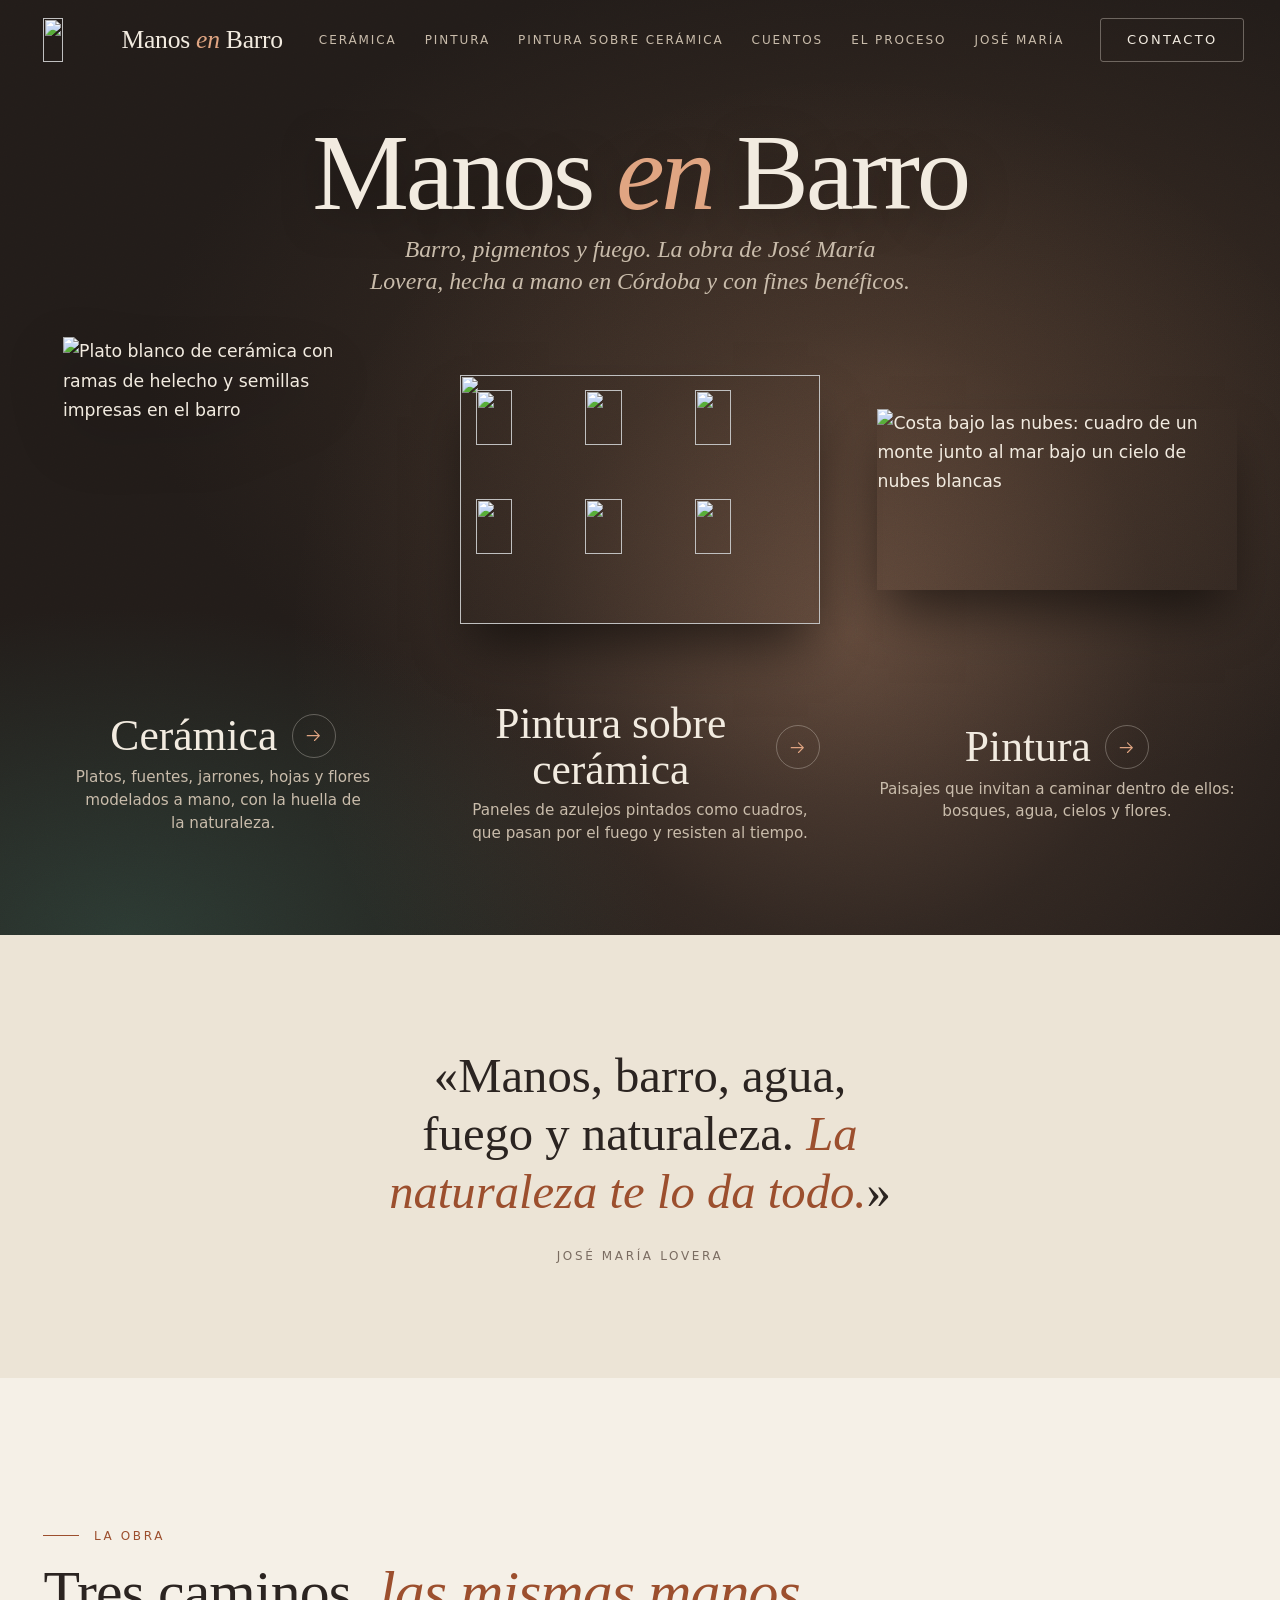
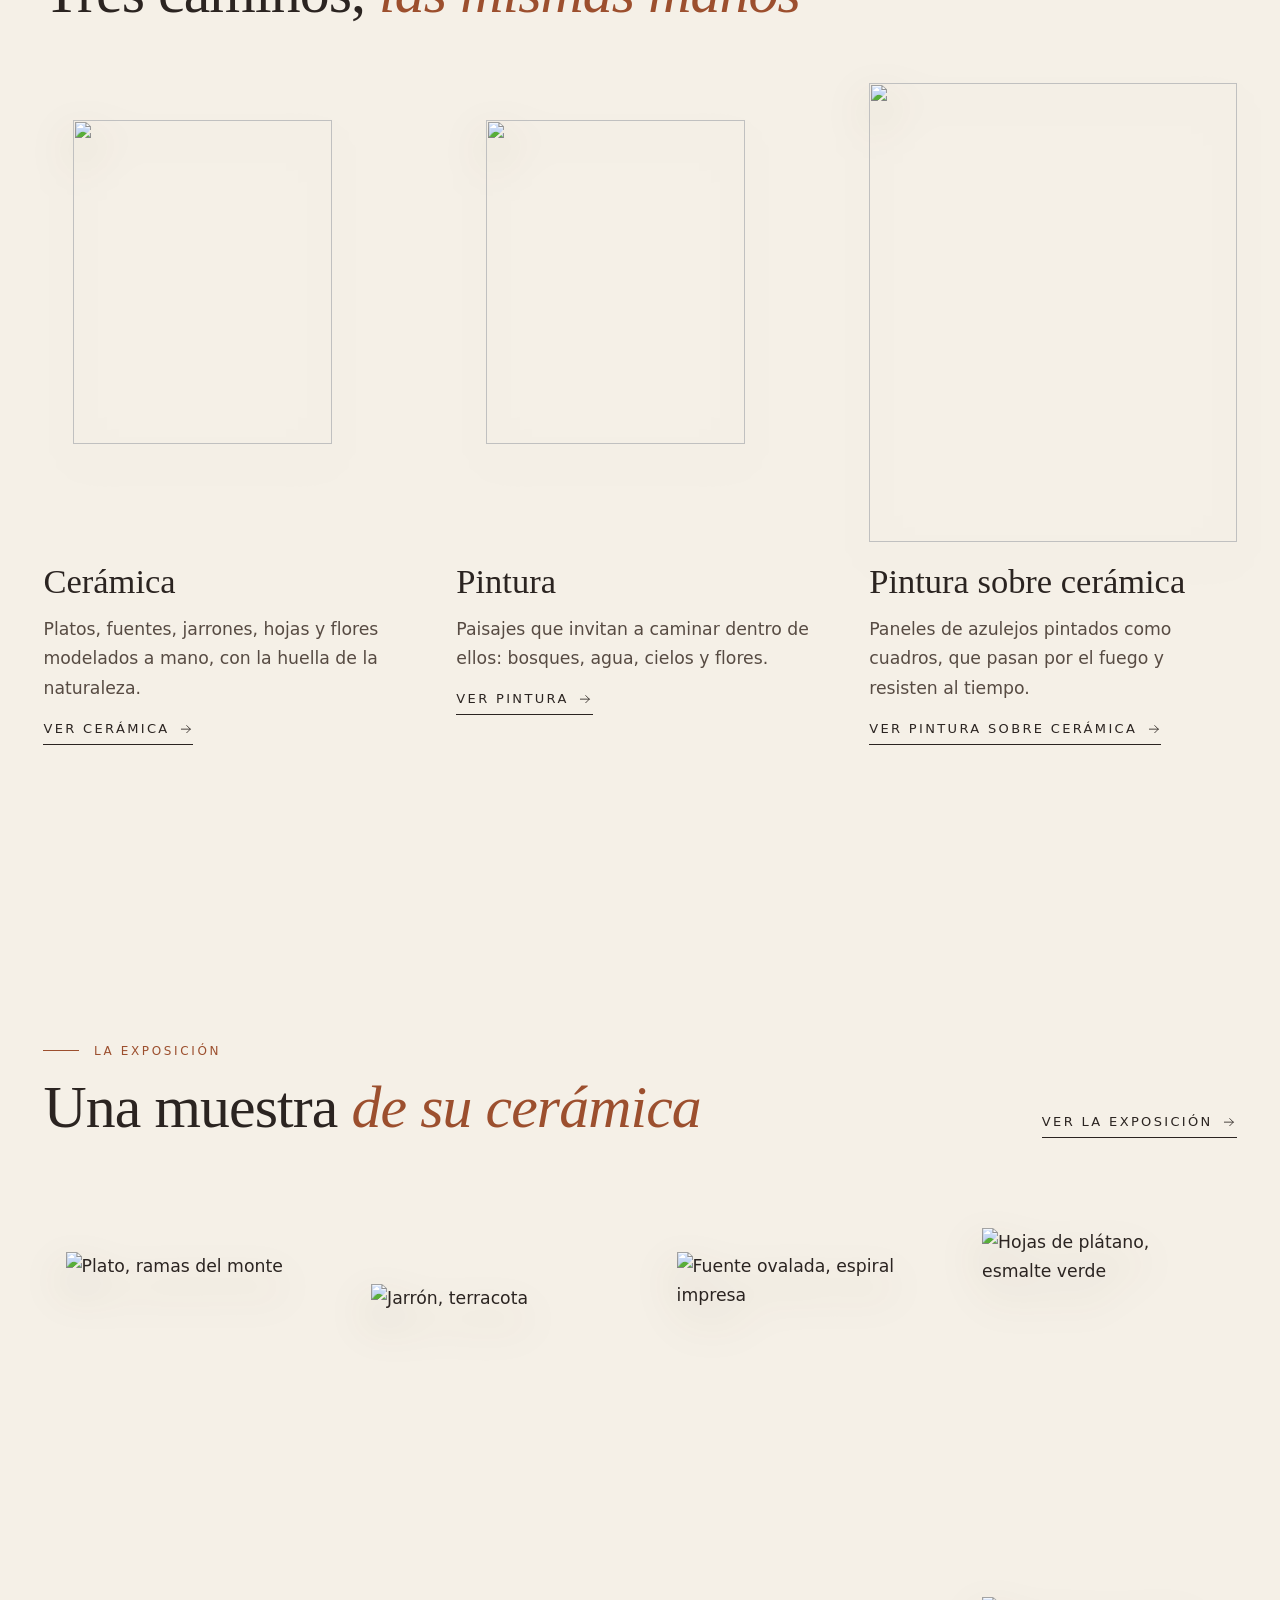
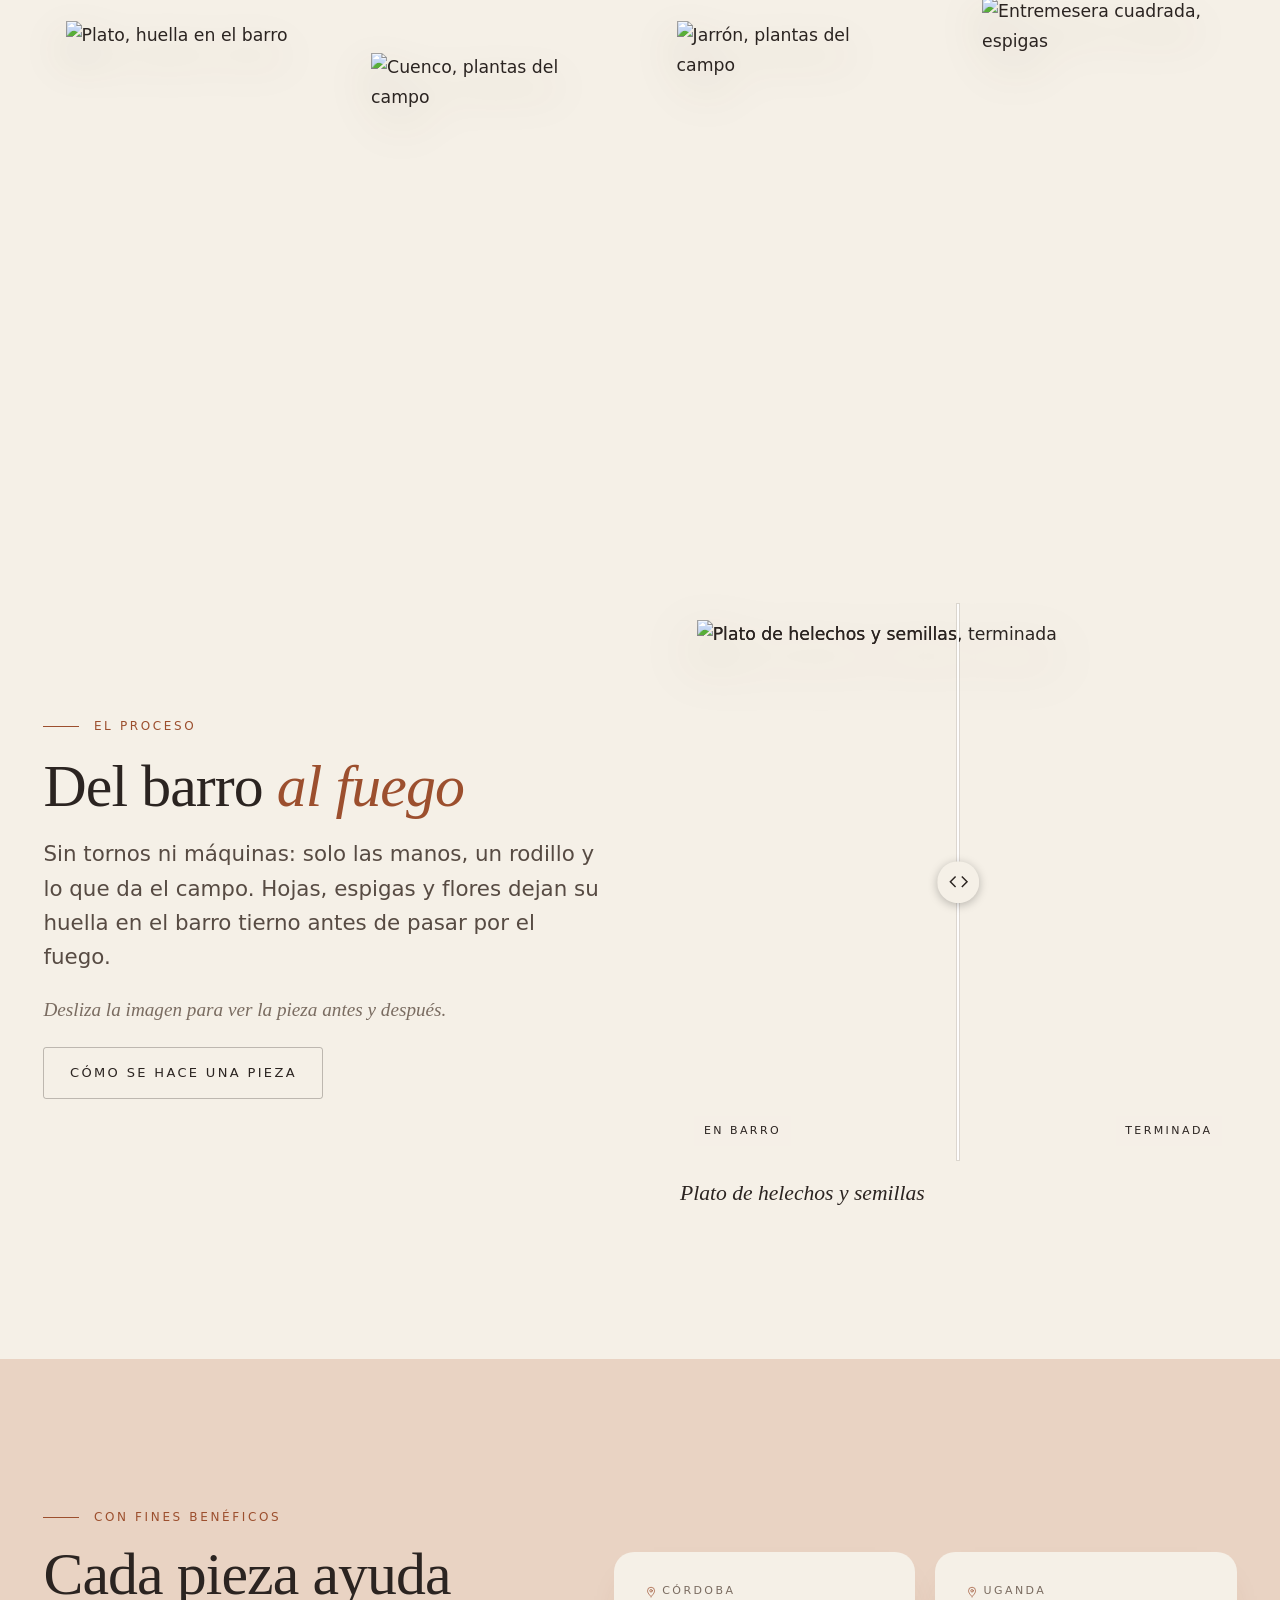
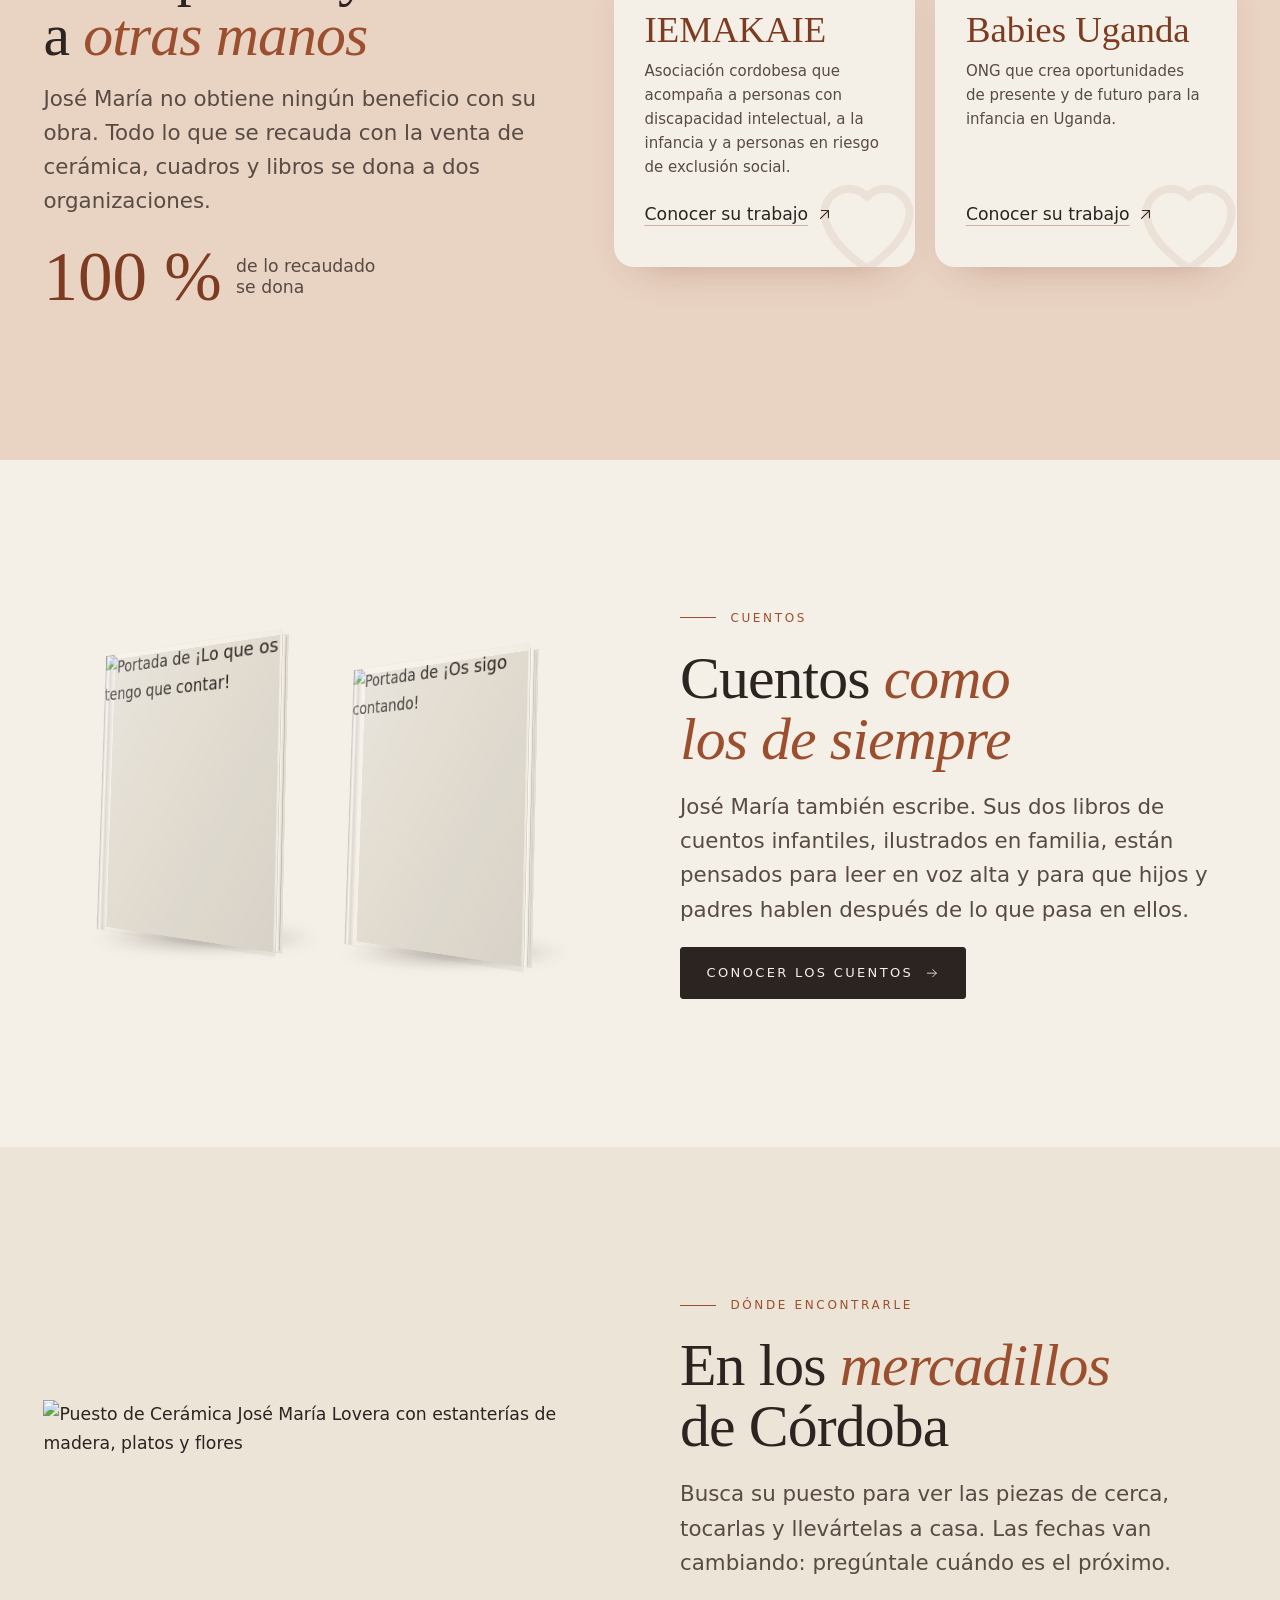
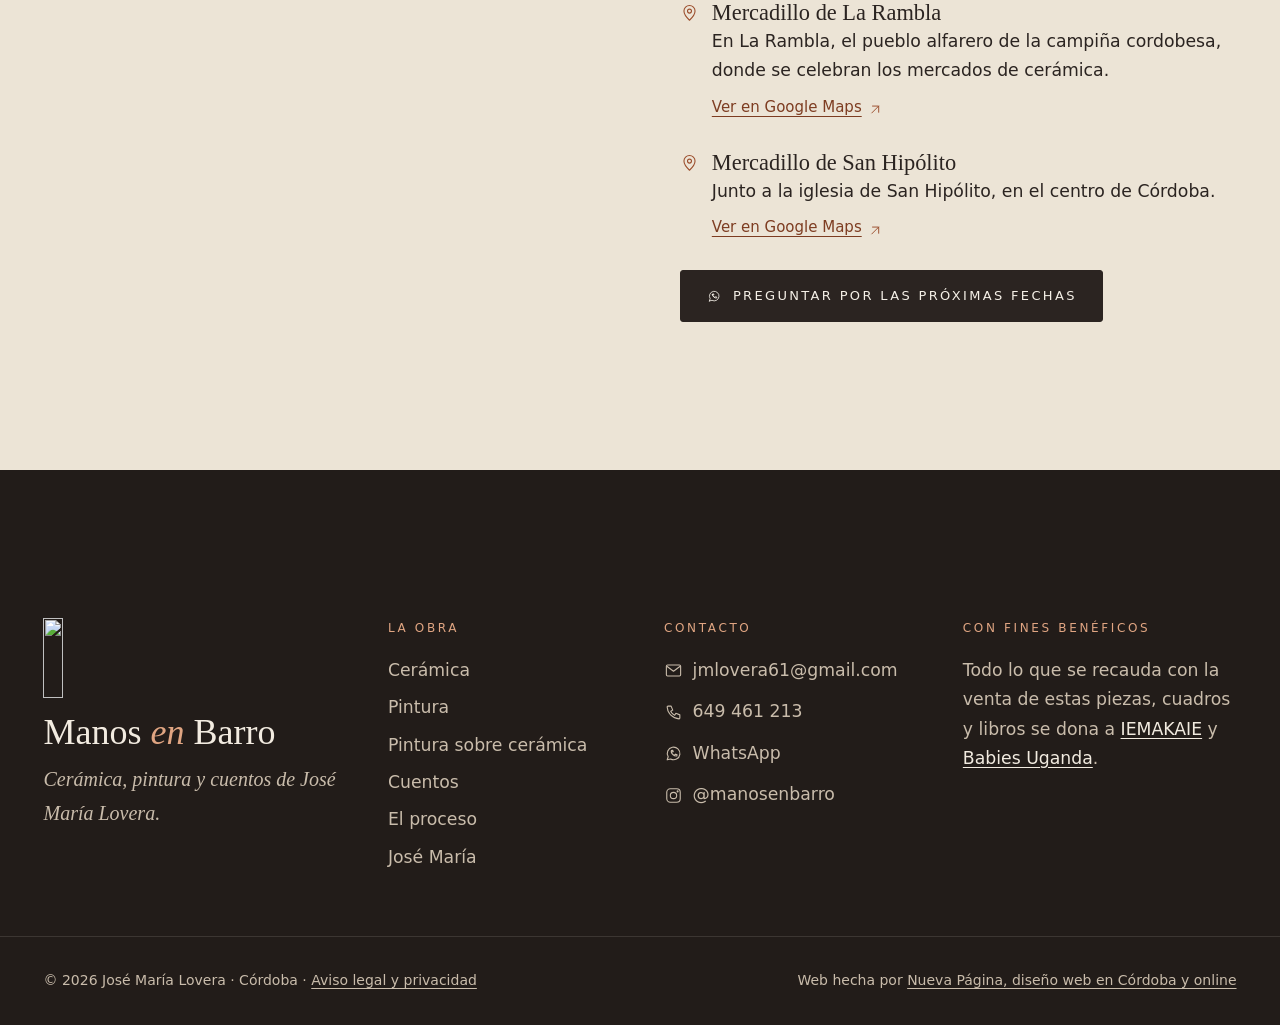
==== commit 4d06585a: "Actualiza la web (2026-11-26)" ====
--- a/index.html
+++ b/index.html
@@ -10,11 +10,12 @@
   <!-- Sin esto, Safari del iPhone convierte números (el ISBN de los libros) en enlaces de teléfono antes
        de que arranque Angular, y la página de Cuentos fallaba al hidratarse. Los teléfonos ya llevan su tel:. -->
   <meta name="format-detection" content="telephone=no, date=no, address=no, email=no">
-  <link rel="icon" href="favicon.svg" type="image/svg+xml">
-<style>:root{color-scheme:light;--paper:#f5f0e7;--paper-2:#ece4d6;--paper-3:#e1d6c3;--ink:#2b2421;--ink-2:#574b43;--ink-3:#7a6c61;--clay:#9c4f2e;--clay-deep:#7d3c21;--clay-soft:#e9d3c3;--olive:#5d6b3b;--glaze:#2f5f55;--night:#221c19;--on-night:#f2ebe0;--on-night-2:#c9bcab;--line:rgb(43 36 33 / .14);--line-strong:rgb(43 36 33 / .28);--serif:"Cormorant Garamond Variable", "Cormorant Garamond", Garamond, "Times New Roman", serif;--sans:"Jost Variable", "Jost", ui-sans-serif, system-ui, sans-serif;--fs-hero:clamp(3.25rem, 1.4894366197rem + 7.5117370892vw, 8.25rem);--fs-h1:clamp(2.75rem, 1.6936619718rem + 4.5070422535vw, 5.75rem);--fs-h2:clamp(2.25rem, 1.6338028169rem + 2.6291079812vw, 4rem);--fs-h3:clamp(1.625rem, 1.4049295775rem + .9389671362vw, 2.25rem);--fs-h4:clamp(1.3125rem, 1.2024647887rem + .4694835681vw, 1.625rem);--fs-lead:clamp(1.125rem, 1.036971831rem + .3755868545vw, 1.375rem);--fs-body:clamp(1rem, .9669894366rem + .1408450704vw, 1.09375rem);--fs-small:.9375rem;--gutter:clamp(1.125rem, .4647887324rem + 2.8169014085vw, 3rem);--container:1320px;--narrow:760px;--section:clamp(5rem, 3.2394366197rem + 7.5117370892vw, 10rem);--header-h:5rem;--radius:3px;--ease:cubic-bezier(.22, 1, .36, 1)}*,*:before,*:after{box-sizing:border-box}*{margin:0}html{-webkit-text-size-adjust:100%;scroll-padding-top:calc(var(--header-h) + 1rem)}html:has(.menu.is-open),html:has(dialog[open]){overflow:hidden}body{overflow-x:clip;font-family:var(--sans);font-size:var(--fs-body);font-weight:380;line-height:1.7;color:var(--ink);background:var(--paper);-webkit-font-smoothing:antialiased}app-root{display:block;overflow-x:clip}img,svg{display:block;max-width:100%}img{height:auto}a{color:inherit;text-decoration:none}button{font:inherit;color:inherit}ul[role=list]{padding:0;list-style:none}.container{width:100%;max-width:calc(var(--container) + var(--gutter) * 2);padding-inline:var(--gutter);margin-inline:auto}.narrow{max-width:calc(var(--narrow) + var(--gutter) * 2)}.section{padding-block:var(--section)}.section--alt{background:var(--paper-2)}.kicker{font-family:var(--sans);font-size:.75rem;font-weight:500;letter-spacing:.22em;text-transform:uppercase;display:inline-flex;gap:.9rem;align-items:center;color:var(--clay)}.kicker:before{width:2.25rem;height:1px;content:"";background:currentColor}.h2{font-family:var(--serif);font-size:var(--fs-h2);font-weight:400;line-height:1.02;letter-spacing:-.015em;text-wrap:balance}.h2 em{font-style:italic;font-weight:400;color:var(--clay)}.lead{max-width:40em;font-size:var(--fs-lead);line-height:1.6;color:var(--ink-2)}.btn{display:inline-flex;gap:.75rem;align-items:center;justify-content:center;min-height:3.25rem;padding:0 1.6rem;font-family:var(--sans);font-size:.8125rem;font-weight:500;letter-spacing:.18em;text-transform:uppercase;color:var(--paper);cursor:pointer;background:var(--ink);border:1px solid var(--ink);border-radius:var(--radius);transition:background-color .35s var(--ease),color .35s var(--ease),border-color .35s var(--ease)}@media(hover:hover)and (pointer:fine){.btn:hover{background:var(--clay-deep);border-color:var(--clay-deep)}}.btn--ghost{color:var(--ink);background:transparent;border-color:var(--line-strong)}@media(hover:hover)and (pointer:fine){.btn--ghost:hover{color:var(--paper);background:var(--ink);border-color:var(--ink)}}.link{display:inline-flex;gap:.6rem;align-items:center;font-size:.8125rem;font-weight:500;letter-spacing:.18em;text-transform:uppercase;border-bottom:1px solid currentColor;padding-bottom:.25rem;transition:color .3s var(--ease)}.link:hover{color:var(--clay)}.visually-hidden{position:absolute;width:1px;height:1px;overflow:hidden;clip:rect(0 0 0 0);white-space:nowrap}.skip{position:fixed;top:.75rem;left:.75rem;z-index:200;padding:.7rem 1rem;color:var(--paper);background:var(--ink);transform:translateY(-200%)}.skip:focus{transform:none}@media(prefers-reduced-motion:reduce){*,*:before,*:after{transition-duration:.01ms!important;animation-duration:.01ms!important}}</style><link rel="stylesheet" href="styles-MSNCD6AE.css" media="print" data-beasties-media="all"><noscript><link rel="stylesheet" href="styles-MSNCD6AE.css"></noscript><style ng-app-id="ng">.header[_ngcontent-ng-c2942601702]{position:fixed;inset:0 0 auto;z-index:100;transition:background-color .4s var(--ease),box-shadow .4s var(--ease)}.header.is-solid[_ngcontent-ng-c2942601702]{background:color-mix(in srgb,var(--paper) 92%,transparent);box-shadow:0 1px 0 var(--line);-webkit-backdrop-filter:blur(12px);backdrop-filter:blur(12px)}.header.is-open[_ngcontent-ng-c2942601702]{background:var(--paper);box-shadow:none}.header__bar[_ngcontent-ng-c2942601702]{display:flex;gap:1.5rem;align-items:center;height:var(--header-h)}.brand[_ngcontent-ng-c2942601702]{display:inline-flex;gap:.75rem;align-items:center;margin-right:auto}.brand[_ngcontent-ng-c2942601702]   img[_ngcontent-ng-c2942601702]{width:2.75rem;height:2.75rem}.brand__name[_ngcontent-ng-c2942601702]{font-family:var(--serif);font-size:1.6rem;font-weight:500;line-height:1;letter-spacing:-.01em;white-space:nowrap}.brand__name[_ngcontent-ng-c2942601702]   em[_ngcontent-ng-c2942601702]{font-style:italic;color:var(--clay)}.nav[_ngcontent-ng-c2942601702]{display:none}@media(min-width:1280px){.nav[_ngcontent-ng-c2942601702]{display:block}}.nav[_ngcontent-ng-c2942601702]   ul[_ngcontent-ng-c2942601702]{display:flex;gap:.25rem}.nav[_ngcontent-ng-c2942601702]   a[_ngcontent-ng-c2942601702]{display:block;padding:.5rem .75rem;font-size:.75rem;font-weight:500;letter-spacing:.16em;text-transform:uppercase;color:var(--ink-2);white-space:nowrap;transition:color .3s var(--ease)}.nav[_ngcontent-ng-c2942601702]   a[_ngcontent-ng-c2942601702]:hover, .nav[_ngcontent-ng-c2942601702]   a[aria-current=page][_ngcontent-ng-c2942601702]{color:var(--clay)}.nav[_ngcontent-ng-c2942601702]   a[aria-current=page][_ngcontent-ng-c2942601702]{text-decoration:underline;text-decoration-thickness:1px;text-underline-offset:.5em}.header__cta[_ngcontent-ng-c2942601702]{display:none;min-height:2.75rem}@media(min-width:768px){.header__cta[_ngcontent-ng-c2942601702]{display:inline-flex}}.toggle[_ngcontent-ng-c2942601702]{display:grid;gap:6px;place-content:center;width:2.75rem;height:2.75rem;cursor:pointer;background:none;border:1px solid var(--line-strong);border-radius:var(--radius)}@media(min-width:1280px){.toggle[_ngcontent-ng-c2942601702]{display:none}}.toggle[_ngcontent-ng-c2942601702]   i[_ngcontent-ng-c2942601702]{display:block;width:1.2rem;height:1px;background:var(--ink);transition:transform .4s var(--ease)}[aria-expanded=true][_ngcontent-ng-c2942601702]   .toggle[_ngcontent-ng-c2942601702]   i[_ngcontent-ng-c2942601702]:first-of-type, .toggle[aria-expanded=true][_ngcontent-ng-c2942601702]   i[_ngcontent-ng-c2942601702]:first-of-type{transform:translateY(3.5px) rotate(45deg)}.toggle[aria-expanded=true][_ngcontent-ng-c2942601702]   i[_ngcontent-ng-c2942601702]:last-of-type{transform:translateY(-3.5px) rotate(-45deg)}.menu[_ngcontent-ng-c2942601702]{position:fixed;inset:var(--header-h) 0 0;z-index:99;overflow-y:auto;overscroll-behavior:contain;visibility:hidden;background:var(--paper);opacity:0;transition:opacity .4s var(--ease),visibility 0s .4s}.menu.is-open[_ngcontent-ng-c2942601702]{visibility:visible;opacity:1;transition:opacity .4s var(--ease)}@media(min-width:1280px){.menu[_ngcontent-ng-c2942601702]{display:none}}.menu[_ngcontent-ng-c2942601702]   ul[_ngcontent-ng-c2942601702]{display:grid;gap:.25rem;padding-block:2rem 2.5rem}.menu[_ngcontent-ng-c2942601702]   ul[_ngcontent-ng-c2942601702]   a[_ngcontent-ng-c2942601702]{display:block;padding-block:.35rem;font-family:var(--serif);font-size:clamp(2rem,1.735915493rem + 1.1267605634vw,2.75rem);font-weight:400;line-height:1.15}.menu[_ngcontent-ng-c2942601702]   ul[_ngcontent-ng-c2942601702]   a[aria-current=page][_ngcontent-ng-c2942601702]{font-style:italic;color:var(--clay)}.menu__contact[_ngcontent-ng-c2942601702]{display:flex;flex-wrap:wrap;gap:.5rem;padding:1.5rem 0 3rem;border-top:1px solid var(--line)}.menu__contact[_ngcontent-ng-c2942601702]   a[_ngcontent-ng-c2942601702]{display:inline-flex;gap:.5rem;align-items:center;min-height:2.75rem;padding:0 1rem;font-size:.95rem;border:1px solid var(--line-strong);border-radius:999px}.menu__contact[_ngcontent-ng-c2942601702]   app-icon[_ngcontent-ng-c2942601702]{color:var(--clay)}.header.is-dark[_ngcontent-ng-c2942601702]{color:var(--on-night)}.header.is-dark[_ngcontent-ng-c2942601702]   .brand__name[_ngcontent-ng-c2942601702]   em[_ngcontent-ng-c2942601702]{color:#e0a582}.header.is-dark[_ngcontent-ng-c2942601702]   .nav[_ngcontent-ng-c2942601702]   a[_ngcontent-ng-c2942601702]{color:var(--on-night-2)}.header.is-dark[_ngcontent-ng-c2942601702]   .nav[_ngcontent-ng-c2942601702]   a[_ngcontent-ng-c2942601702]:hover, .header.is-dark[_ngcontent-ng-c2942601702]   .nav[_ngcontent-ng-c2942601702]   a[aria-current=page][_ngcontent-ng-c2942601702]{color:#e0a582}.header.is-dark[_ngcontent-ng-c2942601702]   .header__cta[_ngcontent-ng-c2942601702]{color:var(--on-night);border-color:#f2ebe059}@media(hover:hover)and (pointer:fine){.header.is-dark[_ngcontent-ng-c2942601702]   .header__cta[_ngcontent-ng-c2942601702]:hover{color:var(--ink);background:var(--on-night);border-color:var(--on-night)}}.header.is-dark[_ngcontent-ng-c2942601702]   .toggle[_ngcontent-ng-c2942601702]{border-color:#f2ebe059}.header.is-dark[_ngcontent-ng-c2942601702]   .toggle[_ngcontent-ng-c2942601702]   i[_ngcontent-ng-c2942601702]{background:var(--on-night)}.header[_ngcontent-ng-c2942601702]{view-transition-name:cabecera}.header__progress[_ngcontent-ng-c2942601702]{position:absolute;right:0;bottom:0;left:0;height:2px;pointer-events:none;background:linear-gradient(90deg,var(--clay),#e0a582);transform:scaleX(0);transform-origin:left}</style><style ng-app-id="ng">.footer[_ngcontent-ng-c204938207]{padding-top:var(--section);color:var(--on-night-2);background:var(--night)}.footer[_ngcontent-ng-c204938207]   a[_ngcontent-ng-c204938207]{transition:color .3s var(--ease)}.footer[_ngcontent-ng-c204938207]   a[_ngcontent-ng-c204938207]:hover{color:var(--on-night)}.footer__top[_ngcontent-ng-c204938207]{display:grid;gap:3rem}@media(min-width:768px){.footer__top[_ngcontent-ng-c204938207]{grid-template-columns:repeat(2,1fr)}}@media(min-width:1024px){.footer__top[_ngcontent-ng-c204938207]{grid-template-columns:1.3fr 1fr 1.1fr 1.2fr}}.footer__brand[_ngcontent-ng-c204938207]   img[_ngcontent-ng-c204938207]{width:5rem;height:5rem;margin-bottom:1rem;filter:brightness(1.6) saturate(.9)}.footer__name[_ngcontent-ng-c204938207]{font-family:var(--serif);font-size:2.25rem;line-height:1;color:var(--on-night)}.footer__name[_ngcontent-ng-c204938207]   em[_ngcontent-ng-c204938207]{font-style:italic;color:#e0a582}.footer__tag[_ngcontent-ng-c204938207]{margin-top:.75rem;font-family:var(--serif);font-size:1.25rem;font-style:italic}.footer__h[_ngcontent-ng-c204938207]{font-family:var(--sans);font-size:.75rem;font-weight:500;letter-spacing:.22em;text-transform:uppercase;margin-bottom:1.1rem;color:#e0a582}ul[_ngcontent-ng-c204938207]{display:grid;gap:.5rem}.footer__contact[_ngcontent-ng-c204938207]   a[_ngcontent-ng-c204938207]{display:inline-flex;gap:.6rem;align-items:center}.footer__charity[_ngcontent-ng-c204938207]   a[_ngcontent-ng-c204938207]{color:var(--on-night);text-decoration:underline;text-underline-offset:.2em}.footer__bottom[_ngcontent-ng-c204938207]{display:flex;flex-wrap:wrap;gap:.5rem 2rem;justify-content:space-between;padding-block:2rem;margin-top:4rem;font-size:.875rem;border-top:1px solid rgba(242,235,224,.12)}.footer__bottom[_ngcontent-ng-c204938207]   a[_ngcontent-ng-c204938207]{text-decoration:underline;text-underline-offset:.2em}</style><style ng-app-id="ng">[_nghost-ng-c2328317790]{display:inline-block;width:1.1em;height:1.1em;flex:none}svg[_ngcontent-ng-c2328317790]{width:100%;height:100%}</style><style ng-app-id="ng">.quote[_ngcontent-ng-c4024910259]{padding-block:clamp(4rem,2.7676056338rem + 5.2582159624vw,7.5rem);text-align:center}.quote[_ngcontent-ng-c4024910259]   blockquote[_ngcontent-ng-c4024910259]   p[_ngcontent-ng-c4024910259]{font-family:var(--serif);font-size:clamp(1.875rem,1.3908450704rem + 2.0657276995vw,3.25rem);font-weight:400;line-height:1.2;text-wrap:balance}.quote[_ngcontent-ng-c4024910259]   blockquote[_ngcontent-ng-c4024910259]   p[_ngcontent-ng-c4024910259]   em[_ngcontent-ng-c4024910259]{color:var(--clay)}.quote[_ngcontent-ng-c4024910259]   footer[_ngcontent-ng-c4024910259]{font-family:var(--sans);font-size:.75rem;font-weight:500;letter-spacing:.22em;text-transform:uppercase;margin-top:1.5rem;color:var(--ink-3)}.works__head[_ngcontent-ng-c4024910259], .featured__head[_ngcontent-ng-c4024910259]{display:grid;gap:1rem;justify-items:start;margin-bottom:clamp(2.25rem,1.6338028169rem + 2.6291079812vw,4rem)}.featured__head[_ngcontent-ng-c4024910259]{display:flex;flex-wrap:wrap;gap:1rem 2rem;align-items:end;justify-content:space-between}.featured__head[_ngcontent-ng-c4024910259] > div[_ngcontent-ng-c4024910259]{display:grid;gap:1rem}.works__list[_ngcontent-ng-c4024910259]{display:grid;gap:clamp(2rem,1.6478873239rem + 1.5023474178vw,3rem)}@media(min-width:768px){.works__list[_ngcontent-ng-c4024910259]{grid-template-columns:repeat(3,1fr)}}.work[_ngcontent-ng-c4024910259]{display:grid;gap:.9rem;justify-items:start}@media(hover:hover)and (pointer:fine){.work[_ngcontent-ng-c4024910259]:hover   img[_ngcontent-ng-c4024910259]{filter:drop-shadow(0 30px 30px rgba(60,40,25,.3));transform:translateY(-8px) scale(1.03)}}.work__img[_ngcontent-ng-c4024910259]{display:grid;place-items:center;width:100%;aspect-ratio:4/5}.work__img[_ngcontent-ng-c4024910259]   img[_ngcontent-ng-c4024910259]{width:100%;height:100%;object-fit:contain;filter:drop-shadow(0 18px 22px rgba(60,40,25,.22));transition:transform 1s var(--ease),filter 1s var(--ease)}.work__img--piece[_ngcontent-ng-c4024910259]   img[_ngcontent-ng-c4024910259], .work__img--canvas[_ngcontent-ng-c4024910259]   img[_ngcontent-ng-c4024910259]{width:84%;height:84%}.work__title[_ngcontent-ng-c4024910259]{margin-top:.4rem;font-family:var(--serif);font-size:var(--fs-h3);line-height:1.1}.work__text[_ngcontent-ng-c4024910259]{color:var(--ink-2)}.salon[_ngcontent-ng-c4024910259]{display:grid;grid-template-columns:repeat(2,minmax(0,1fr));gap:clamp(.75rem,.3098591549rem + 1.8779342723vw,2rem);align-items:center}@media(min-width:1024px){.salon[_ngcontent-ng-c4024910259]{grid-template-columns:repeat(4,minmax(0,1fr))}}.salon__item[_ngcontent-ng-c4024910259]{aspect-ratio:1}@media(min-width:1024px){.salon__item--1[_ngcontent-ng-c4024910259], .salon__item--5[_ngcontent-ng-c4024910259]{margin-top:4rem}.salon__item--3[_ngcontent-ng-c4024910259], .salon__item--7[_ngcontent-ng-c4024910259]{margin-top:-3rem}}.salon__piece[_ngcontent-ng-c4024910259]{position:relative;display:block;width:100%;height:100%}.salon__piece[_ngcontent-ng-c4024910259]   img[_ngcontent-ng-c4024910259]{position:absolute;inset:8%;width:84%;height:84%;object-fit:contain;filter:drop-shadow(0 20px 22px rgba(60,40,25,.24));transition:transform .9s var(--ease),filter .9s var(--ease)}@media(hover:hover)and (pointer:fine){.salon__piece[_ngcontent-ng-c4024910259]:hover   img[_ngcontent-ng-c4024910259]{filter:drop-shadow(0 34px 30px rgba(60,40,25,.3));transform:translateY(-10px) rotate(-2deg) scale(1.05)}}.process__inner[_ngcontent-ng-c4024910259], .books__inner[_ngcontent-ng-c4024910259], .markets__inner[_ngcontent-ng-c4024910259]{display:grid;gap:3rem;align-items:center}@media(min-width:1024px){.process__inner[_ngcontent-ng-c4024910259], .books__inner[_ngcontent-ng-c4024910259], .markets__inner[_ngcontent-ng-c4024910259]{grid-template-columns:1fr 1fr;gap:5rem}}.process__copy[_ngcontent-ng-c4024910259], .books__copy[_ngcontent-ng-c4024910259], .markets__copy[_ngcontent-ng-c4024910259]{display:grid;gap:1.25rem;justify-items:start}.process__hint[_ngcontent-ng-c4024910259]{font-family:var(--serif);font-size:1.2rem;font-style:italic;color:var(--ink-3)}.books__covers[_ngcontent-ng-c4024910259]{display:grid;grid-template-columns:repeat(2,minmax(0,1fr));gap:9%;align-items:end;width:min(100%,30rem);padding:1rem 4% 2.5rem 0;margin-inline:auto}.books__book[_ngcontent-ng-c4024910259]:last-child{translate:0 5%}.markets__photo[_ngcontent-ng-c4024910259]   img[_ngcontent-ng-c4024910259]{width:100%;aspect-ratio:4/3;object-fit:cover}.markets__list[_ngcontent-ng-c4024910259]{display:grid;gap:1.25rem}.markets__list[_ngcontent-ng-c4024910259]   li[_ngcontent-ng-c4024910259]{display:flex;gap:.8rem;align-items:baseline}.markets__list[_ngcontent-ng-c4024910259]   app-icon[_ngcontent-ng-c4024910259]{color:var(--clay);translate:0 .15em}.markets__list[_ngcontent-ng-c4024910259]   strong[_ngcontent-ng-c4024910259]{display:block;font-family:var(--serif);font-size:1.4rem;font-weight:500;line-height:1.2}.markets__map[_ngcontent-ng-c4024910259]{display:flex;width:fit-content;gap:.35rem;align-items:center;min-height:2.75rem;font-size:var(--fs-small);font-weight:500;color:var(--clay-deep);text-decoration:underline;text-underline-offset:.25em}</style><meta name="description" content="Cerámica hecha a mano, pintura y cuentos infantiles de José María Lovera, en Córdoba. Todo lo recaudado se dona a IEMAKAIE y Babies Uganda."><meta property="og:type" content="website"><meta property="og:url" content="https://manosenbarro.es/"><meta property="og:title" content="Manos en Barro · Cerámica y pintura de José María Lovera"><meta property="og:description" content="Cerámica hecha a mano, pintura y cuentos infantiles de José María Lovera, en Córdoba. Todo lo recaudado se dona a IEMAKAIE y Babies Uganda."><meta property="og:image" content="https://manosenbarro.es/og.jpg"><meta property="og:site_name" content="Manos en Barro"><meta property="og:locale" content="es_ES"><meta name="twitter:card" content="summary_large_image"><link rel="canonical" href="https://manosenbarro.es/"><script type="application/ld+json" data-page-ld="">{"@context":"https://schema.org","@graph":[{"@type":"Person","@id":"https://manosenbarro.es/#jose-maria","name":"José María Lovera Sánchez de Puerta","alternateName":"José María Lovera","jobTitle":"Ceramista, pintor y escritor","url":"https://manosenbarro.es/jose-maria/","email":"jmlovera61@gmail.com","birthDate":"1961-03-14","sameAs":["https://www.instagram.com/manosenbarro/"]},{"@type":"WebSite","name":"Manos en Barro","url":"https://manosenbarro.es/","inLanguage":"es-ES"}]}</script><style ng-app-id="ng">[_nghost-ng-c2730256882]{display:block}.hero[_ngcontent-ng-c2730256882]{--warm: #e0a582;--hole-x: 4.2505%;--hole-y: 6.1158%;color:var(--on-night);background:var(--night)}.hero__sticky[_ngcontent-ng-c2730256882]{position:relative;display:grid;grid-template-areas:"head" "a1" "s1" "a2" "s2" "a3" "s3";gap:1.5rem;justify-items:center;padding:calc(var(--header-h) + clamp(1.5rem,.9718309859rem + 2.2535211268vw,3rem)) var(--gutter) clamp(3.5rem,2.6197183099rem + 3.7558685446vw,6rem);overflow:clip;isolation:isolate;background:radial-gradient(90% 70% at 70% 40%,#3b2d24 0%,transparent 65%),radial-gradient(60% 50% at 10% 100%,#2c3a33 0%,transparent 70%),var(--night)}.hero__sticky[_ngcontent-ng-c2730256882]:after{position:absolute;inset:0;z-index:-1;pointer-events:none;content:"";background-image:url("data:image/svg+xml,%3Csvg xmlns='http://www.w3.org/2000/svg' width='160' height='160'%3E%3Cfilter id='n'%3E%3CfeTurbulence type='fractalNoise' baseFrequency='.9' numOctaves='2' stitchTiles='stitch'/%3E%3C/filter%3E%3Crect width='100%25' height='100%25' filter='url(%23n)' opacity='.55'/%3E%3C/svg%3E");mix-blend-mode:overlay;opacity:.18}@media(min-width:1024px){.hero__sticky[_ngcontent-ng-c2730256882]{grid-template-columns:repeat(3,minmax(0,1fr));grid-template-areas:"head head head" "a1 a2 a3" "s1 s2 s3";column-gap:clamp(1.5rem,.6197183099rem + 3.7558685446vw,4rem);row-gap:2.5rem;align-items:center}}.hero__glow[_ngcontent-ng-c2730256882]{position:absolute;top:8%;right:-10%;z-index:-2;width:min(95vw,70rem);aspect-ratio:1;background:radial-gradient(closest-side,rgba(224,165,130,.3),rgba(224,165,130,.08) 55%,transparent);border-radius:50%}@media(max-width:1023px){.hero__glow[_ngcontent-ng-c2730256882]{top:6%;right:50%;width:150vw;translate:50% 0}}.hero__light[_ngcontent-ng-c2730256882], .hero__dust[_ngcontent-ng-c2730256882]{display:none}.hero__head[_ngcontent-ng-c2730256882]{grid-area:head;display:grid;gap:.75rem;justify-items:center;text-align:center}.hero__title[_ngcontent-ng-c2730256882]{font-family:var(--serif);font-size:clamp(2.875rem,1.2464788732rem + 6.9483568075vw,7.5rem);font-weight:300;line-height:.9;letter-spacing:-.03em;text-shadow:0 10px 40px rgba(0,0,0,.35)}.hero__title[_ngcontent-ng-c2730256882]   em[_ngcontent-ng-c2730256882]{font-weight:300;font-style:italic;color:var(--warm)}.hero__sub[_ngcontent-ng-c2730256882]{max-width:26em;font-family:var(--serif);font-size:clamp(1.0625rem,.886443662rem + .7511737089vw,1.5625rem);font-style:italic;line-height:1.32;color:var(--on-night-2);text-wrap:balance}.hero__stage[_ngcontent-ng-c2730256882], .hero__scenes[_ngcontent-ng-c2730256882]{display:contents}.plate[_ngcontent-ng-c2730256882]{position:relative;z-index:5;grid-area:a1;width:min(100%,20rem);aspect-ratio:900/912}.plate__in[_ngcontent-ng-c2730256882], .plate__move[_ngcontent-ng-c2730256882], .plate__spin[_ngcontent-ng-c2730256882], .plate__front[_ngcontent-ng-c2730256882]{position:absolute;inset:0}.plate__front[_ngcontent-ng-c2730256882]{width:100%;height:100%;filter:drop-shadow(0 24px 30px rgba(0,0,0,.45))}.plate__shadow[_ngcontent-ng-c2730256882], .plate__back[_ngcontent-ng-c2730256882], .plate__rim[_ngcontent-ng-c2730256882]{display:none}.panel[_ngcontent-ng-c2730256882]{position:relative;grid-area:a2;width:100%;aspect-ratio:1400/973}.panel__frame[_ngcontent-ng-c2730256882]{position:relative;z-index:1;display:block;width:100%;height:100%;box-shadow:0 30px 50px -12px #0000008c}.panel__shadows[_ngcontent-ng-c2730256882], .panel__tiles[_ngcontent-ng-c2730256882]{position:absolute;inset:var(--hole-y) var(--hole-x)}.panel__shadow[_ngcontent-ng-c2730256882], .panel__tile[_ngcontent-ng-c2730256882]{position:absolute;top:calc(var(--r) * 50%);left:calc(var(--c) * 100% / 3);width:33.3333333333%;height:50%}.panel__shadows[_ngcontent-ng-c2730256882]{z-index:2;display:none;pointer-events:none}.panel__tiles[_ngcontent-ng-c2730256882]{z-index:4}.panel__tile[_ngcontent-ng-c2730256882]{display:block}.painting[_ngcontent-ng-c2730256882]{position:relative;z-index:3;grid-area:a3;width:100%;aspect-ratio:1400/708;overflow:hidden;box-shadow:0 30px 50px -12px #0000008c}.painting__img[_ngcontent-ng-c2730256882]{display:block;width:100%;height:100%}.scene[_ngcontent-ng-c2730256882]{position:relative;display:grid;gap:.4rem;justify-items:center;max-width:25rem;text-align:center}.scene[_ngcontent-ng-c2730256882]:nth-child(1){grid-area:s1}.scene[_ngcontent-ng-c2730256882]:nth-child(2){grid-area:s2}.scene[_ngcontent-ng-c2730256882]:nth-child(3){grid-area:s3}.scene__link[_ngcontent-ng-c2730256882]{display:inline-flex;gap:.9rem;align-items:center;min-height:3rem;font-family:var(--serif);font-size:clamp(1.875rem,1.5228873239rem + 1.5023474178vw,2.875rem);font-weight:400;line-height:1.05;color:var(--on-night);text-decoration:none}.scene__link[_ngcontent-ng-c2730256882]:after{position:absolute;inset:-.75rem -1rem;content:""}.scene__link[_ngcontent-ng-c2730256882]:focus-visible{outline:none}.scene__link[_ngcontent-ng-c2730256882]:focus-visible   .scene__arrow[_ngcontent-ng-c2730256882]{outline:2px solid var(--warm);outline-offset:4px}.scene__arrow[_ngcontent-ng-c2730256882]{display:inline-grid;flex:none;place-items:center;width:2.75rem;height:2.75rem;font-size:1.1rem;color:var(--warm);border:1px solid rgba(242,235,224,.3);border-radius:50%;transition:color .4s var(--ease),background-color .4s var(--ease),border-color .4s var(--ease)}@media(hover:hover)and (pointer:fine){.scene[_ngcontent-ng-c2730256882]:hover   .scene__arrow[_ngcontent-ng-c2730256882]{color:var(--night);background:var(--warm);border-color:var(--warm)}}.scene__text[_ngcontent-ng-c2730256882]{max-width:26em;font-size:.95rem;line-height:1.5;color:var(--on-night-2);text-wrap:pretty}.hero__hint[_ngcontent-ng-c2730256882]{display:none}html.motion[_nghost-ng-c2730256882]   .hero[_ngcontent-ng-c2730256882], html.motion   [_nghost-ng-c2730256882]   .hero[_ngcontent-ng-c2730256882]{--run: 230svh;height:calc(100svh + var(--run))}@media(min-width:1024px){html.motion[_nghost-ng-c2730256882]   .hero[_ngcontent-ng-c2730256882], html.motion   [_nghost-ng-c2730256882]   .hero[_ngcontent-ng-c2730256882]{--run: 260svh}}html.motion[_nghost-ng-c2730256882]   .hero__sticky[_ngcontent-ng-c2730256882], html.motion   [_nghost-ng-c2730256882]   .hero__sticky[_ngcontent-ng-c2730256882]{--art: min(100vw - 2rem, 34rem, (100svh - var(--header-h)) * .72);--plate: min(var(--art) * .86, 100svh - 26rem);--thick: calc(var(--plate) * .028);position:sticky;top:0;height:100svh;grid-template-rows:auto minmax(0,1fr) auto;grid-template-areas:"head" "stage" "scenes";gap:.5rem;padding:calc(var(--header-h) + .25rem) var(--gutter) 1.5rem}@media(min-width:1024px){html.motion[_nghost-ng-c2730256882]   .hero__sticky[_ngcontent-ng-c2730256882], html.motion   [_nghost-ng-c2730256882]   .hero__sticky[_ngcontent-ng-c2730256882]{--art: min(48vw, 50rem, (100svh - var(--header-h) - 6rem) * 1.5);--plate: min(var(--art) * .68, 100svh - var(--header-h) - 9rem);grid-template-rows:1fr auto auto 1fr;grid-template-columns:minmax(0,5fr) minmax(0,7fr);grid-template-areas:". stage" "head stage" "scenes stage" ". stage";gap:3rem clamp(2rem,.9436619718rem + 4.5070422535vw,5rem);justify-items:stretch;padding-bottom:2rem}}html.motion[_nghost-ng-c2730256882]   .hero__glow[_ngcontent-ng-c2730256882], html.motion   [_nghost-ng-c2730256882]   .hero__glow[_ngcontent-ng-c2730256882]{animation:_ngcontent-ng-c2730256882_glow 7s ease-in-out infinite alternate}html.motion[_nghost-ng-c2730256882]   .hero__dust[_ngcontent-ng-c2730256882], html.motion   [_nghost-ng-c2730256882]   .hero__dust[_ngcontent-ng-c2730256882]{position:absolute;inset:0;z-index:-1;display:block;overflow:hidden;pointer-events:none}html.motion[_nghost-ng-c2730256882]   .hero__dust[_ngcontent-ng-c2730256882]   span[_ngcontent-ng-c2730256882], html.motion   [_nghost-ng-c2730256882]   .hero__dust[_ngcontent-ng-c2730256882]   span[_ngcontent-ng-c2730256882]{position:absolute;bottom:-2%;left:var(--x);width:var(--s);height:var(--s);background:#f4cda5d9;border-radius:50%;box-shadow:0 0 8px 1px #f0be8c8c;opacity:0;animation:_ngcontent-ng-c2730256882_mote var(--d) linear var(--w) infinite}@media(min-width:1024px){html.motion[_nghost-ng-c2730256882]   .hero__light[_ngcontent-ng-c2730256882], html.motion   [_nghost-ng-c2730256882]   .hero__light[_ngcontent-ng-c2730256882]{position:absolute;top:0;left:0;z-index:-1;display:block;width:44rem;aspect-ratio:1;margin:-22rem 0 0 -22rem;pointer-events:none;background:radial-gradient(closest-side,rgba(232,172,128,.17),transparent);border-radius:50%;opacity:0;transition:opacity 1.2s var(--ease);will-change:transform}}html.motion[_nghost-ng-c2730256882]   .hero.is-lit[_ngcontent-ng-c2730256882]   .hero__light[_ngcontent-ng-c2730256882], html.motion   [_nghost-ng-c2730256882]   .hero.is-lit[_ngcontent-ng-c2730256882]   .hero__light[_ngcontent-ng-c2730256882]{opacity:1}@media(min-width:1024px){html.motion[_nghost-ng-c2730256882]   .hero__head[_ngcontent-ng-c2730256882], html.motion   [_nghost-ng-c2730256882]   .hero__head[_ngcontent-ng-c2730256882]{justify-items:start;text-align:left}}@media(max-width:1023px)and (max-height:700px){html.motion[_nghost-ng-c2730256882]   .hero__sub[_ngcontent-ng-c2730256882], html.motion   [_nghost-ng-c2730256882]   .hero__sub[_ngcontent-ng-c2730256882]{display:none}}html.motion[_nghost-ng-c2730256882]   .hero__stage[_ngcontent-ng-c2730256882], html.motion   [_nghost-ng-c2730256882]   .hero__stage[_ngcontent-ng-c2730256882]{position:relative;grid-area:stage;display:grid;place-items:center;width:100%;height:100%;min-height:0;isolation:isolate;cursor:pointer}html.motion[_nghost-ng-c2730256882]   .hero__stage[_ngcontent-ng-c2730256882] > *[_ngcontent-ng-c2730256882], html.motion   [_nghost-ng-c2730256882]   .hero__stage[_ngcontent-ng-c2730256882] > *[_ngcontent-ng-c2730256882]{grid-area:1/1;pointer-events:none}html.motion[_nghost-ng-c2730256882]   .hero__scenes[_ngcontent-ng-c2730256882], html.motion   [_nghost-ng-c2730256882]   .hero__scenes[_ngcontent-ng-c2730256882]{position:relative;z-index:6;grid-area:scenes;display:grid;justify-items:center}@media(min-width:1024px){html.motion[_nghost-ng-c2730256882]   .hero__scenes[_ngcontent-ng-c2730256882], html.motion   [_nghost-ng-c2730256882]   .hero__scenes[_ngcontent-ng-c2730256882]{justify-items:start}}html.motion[_nghost-ng-c2730256882]   .scene[_ngcontent-ng-c2730256882], html.motion   [_nghost-ng-c2730256882]   .scene[_ngcontent-ng-c2730256882]{grid-area:1/1}@media(min-width:1024px){html.motion[_nghost-ng-c2730256882]   .scene[_ngcontent-ng-c2730256882], html.motion   [_nghost-ng-c2730256882]   .scene[_ngcontent-ng-c2730256882]{justify-items:start;text-align:left}}html.motion[_nghost-ng-c2730256882]   .scene[_ngcontent-ng-c2730256882]:not(:first-child), html.motion   [_nghost-ng-c2730256882]   .scene[_ngcontent-ng-c2730256882]:not(:first-child){pointer-events:none;opacity:0}html.motion[_nghost-ng-c2730256882]   .plate[_ngcontent-ng-c2730256882], html.motion   [_nghost-ng-c2730256882]   .plate[_ngcontent-ng-c2730256882]{width:var(--plate)}html.motion[_nghost-ng-c2730256882]   .plate__shadow[_ngcontent-ng-c2730256882], html.motion   [_nghost-ng-c2730256882]   .plate__shadow[_ngcontent-ng-c2730256882]{position:absolute;inset:14% 10% -8%;z-index:-1;display:block}html.motion[_nghost-ng-c2730256882]   .plate__shadow[_ngcontent-ng-c2730256882]   span[_ngcontent-ng-c2730256882], html.motion   [_nghost-ng-c2730256882]   .plate__shadow[_ngcontent-ng-c2730256882]   span[_ngcontent-ng-c2730256882]{position:absolute;inset:0;background:radial-gradient(closest-side,rgba(0,0,0,.55),transparent);border-radius:50%}html.motion[_nghost-ng-c2730256882]   .plate__in[_ngcontent-ng-c2730256882], html.motion   [_nghost-ng-c2730256882]   .plate__in[_ngcontent-ng-c2730256882]{perspective:calc(var(--plate) * 3.2)}html.motion[_nghost-ng-c2730256882]   .plate__move[_ngcontent-ng-c2730256882], html.motion   [_nghost-ng-c2730256882]   .plate__move[_ngcontent-ng-c2730256882], html.motion[_nghost-ng-c2730256882]   .plate__spin[_ngcontent-ng-c2730256882], html.motion   [_nghost-ng-c2730256882]   .plate__spin[_ngcontent-ng-c2730256882]{transform-style:preserve-3d}html.motion[_nghost-ng-c2730256882]   .plate__move[_ngcontent-ng-c2730256882], html.motion   [_nghost-ng-c2730256882]   .plate__move[_ngcontent-ng-c2730256882]{will-change:transform}html.motion[_nghost-ng-c2730256882]   .plate__front[_ngcontent-ng-c2730256882], html.motion   [_nghost-ng-c2730256882]   .plate__front[_ngcontent-ng-c2730256882], html.motion[_nghost-ng-c2730256882]   .plate__back[_ngcontent-ng-c2730256882], html.motion   [_nghost-ng-c2730256882]   .plate__back[_ngcontent-ng-c2730256882], html.motion[_nghost-ng-c2730256882]   .plate__rim[_ngcontent-ng-c2730256882], html.motion   [_nghost-ng-c2730256882]   .plate__rim[_ngcontent-ng-c2730256882]{position:absolute;inset:0;display:block}html.motion[_nghost-ng-c2730256882]   .plate__front[_ngcontent-ng-c2730256882], html.motion   [_nghost-ng-c2730256882]   .plate__front[_ngcontent-ng-c2730256882]{filter:none;transform:translateZ(calc(var(--thick) / 2));backface-visibility:hidden}html.motion[_nghost-ng-c2730256882]   .plate__back[_ngcontent-ng-c2730256882], html.motion   [_nghost-ng-c2730256882]   .plate__back[_ngcontent-ng-c2730256882], html.motion[_nghost-ng-c2730256882]   .plate__rim[_ngcontent-ng-c2730256882], html.motion   [_nghost-ng-c2730256882]   .plate__rim[_ngcontent-ng-c2730256882]{-webkit-mask:var(--mask) center/100% 100% no-repeat;mask:var(--mask) center/100% 100% no-repeat}html.motion[_nghost-ng-c2730256882]   .plate__back[_ngcontent-ng-c2730256882], html.motion   [_nghost-ng-c2730256882]   .plate__back[_ngcontent-ng-c2730256882]{background:radial-gradient(circle at 42% 38%,#c98a62,#a6603a 55%,#7f4527);transform:rotateY(180deg) translateZ(calc(var(--thick) / 2));backface-visibility:hidden}html.motion[_nghost-ng-c2730256882]   .plate__back--photo[_ngcontent-ng-c2730256882], html.motion   [_nghost-ng-c2730256882]   .plate__back--photo[_ngcontent-ng-c2730256882]{background:center/100% 100% no-repeat;-webkit-mask:none;mask:none}html.motion[_nghost-ng-c2730256882]   .plate__rim[_ngcontent-ng-c2730256882], html.motion   [_nghost-ng-c2730256882]   .plate__rim[_ngcontent-ng-c2730256882]{background:#c4bbb1;transform:translateZ(calc(var(--thick) * (var(--i) / 8 - .5)))}html.motion[_nghost-ng-c2730256882]   .panel[_ngcontent-ng-c2730256882], html.motion   [_nghost-ng-c2730256882]   .panel[_ngcontent-ng-c2730256882]{width:var(--art)}html.motion[_nghost-ng-c2730256882]   .panel__frame[_ngcontent-ng-c2730256882], html.motion   [_nghost-ng-c2730256882]   .panel__frame[_ngcontent-ng-c2730256882], html.motion[_nghost-ng-c2730256882]   .panel__tile[_ngcontent-ng-c2730256882], html.motion   [_nghost-ng-c2730256882]   .panel__tile[_ngcontent-ng-c2730256882], html.motion[_nghost-ng-c2730256882]   .panel__shadow[_ngcontent-ng-c2730256882], html.motion   [_nghost-ng-c2730256882]   .panel__shadow[_ngcontent-ng-c2730256882], html.motion[_nghost-ng-c2730256882]   .painting[_ngcontent-ng-c2730256882], html.motion   [_nghost-ng-c2730256882]   .painting[_ngcontent-ng-c2730256882]{opacity:0;will-change:transform,opacity}html.motion[_nghost-ng-c2730256882]   .panel__shadows[_ngcontent-ng-c2730256882], html.motion   [_nghost-ng-c2730256882]   .panel__shadows[_ngcontent-ng-c2730256882]{display:block}html.motion[_nghost-ng-c2730256882]   .panel__shadow[_ngcontent-ng-c2730256882], html.motion   [_nghost-ng-c2730256882]   .panel__shadow[_ngcontent-ng-c2730256882]{background:#0e0907eb;filter:blur(calc(var(--art) * .014))}html.motion[_nghost-ng-c2730256882]   .panel__tiles[_ngcontent-ng-c2730256882], html.motion   [_nghost-ng-c2730256882]   .panel__tiles[_ngcontent-ng-c2730256882]{perspective:calc(var(--art) * 1.5)}html.motion[_nghost-ng-c2730256882]   .panel__tile[_ngcontent-ng-c2730256882], html.motion   [_nghost-ng-c2730256882]   .panel__tile[_ngcontent-ng-c2730256882]{backface-visibility:hidden}html.motion[_nghost-ng-c2730256882]   .painting[_ngcontent-ng-c2730256882], html.motion   [_nghost-ng-c2730256882]   .painting[_ngcontent-ng-c2730256882]{width:var(--art)}html.motion[_nghost-ng-c2730256882]   .painting__img[_ngcontent-ng-c2730256882], html.motion   [_nghost-ng-c2730256882]   .painting__img[_ngcontent-ng-c2730256882]{will-change:transform}html.motion[_nghost-ng-c2730256882]   .hero__hint[_ngcontent-ng-c2730256882], html.motion   [_nghost-ng-c2730256882]   .hero__hint[_ngcontent-ng-c2730256882]{position:absolute;bottom:1.5rem;left:50%;z-index:4;display:block;width:2rem;height:3.25rem;translate:-50% 0}html.motion[_nghost-ng-c2730256882]   .hero__hint[_ngcontent-ng-c2730256882]   span[_ngcontent-ng-c2730256882], html.motion   [_nghost-ng-c2730256882]   .hero__hint[_ngcontent-ng-c2730256882]   span[_ngcontent-ng-c2730256882]{position:absolute;top:0;left:50%;width:1px;height:100%;overflow:hidden;background:#f2ebe033}html.motion[_nghost-ng-c2730256882]   .hero__hint[_ngcontent-ng-c2730256882]   span[_ngcontent-ng-c2730256882]:after, html.motion   [_nghost-ng-c2730256882]   .hero__hint[_ngcontent-ng-c2730256882]   span[_ngcontent-ng-c2730256882]:after{position:absolute;inset:0;content:"";background:var(--warm);animation:_ngcontent-ng-c2730256882_drip 2.4s var(--ease) infinite}@media(max-width:1023px){html.motion[_nghost-ng-c2730256882]   .hero__hint[_ngcontent-ng-c2730256882], html.motion   [_nghost-ng-c2730256882]   .hero__hint[_ngcontent-ng-c2730256882]{display:none}}html.motion[_nghost-ng-c2730256882]   .plate__in[_ngcontent-ng-c2730256882], html.motion   [_nghost-ng-c2730256882]   .plate__in[_ngcontent-ng-c2730256882]{animation:_ngcontent-ng-c2730256882_fade-in .9s ease-out both}html.motion[_nghost-ng-c2730256882]   .plate__spin[_ngcontent-ng-c2730256882], html.motion   [_nghost-ng-c2730256882]   .plate__spin[_ngcontent-ng-c2730256882]{animation:_ngcontent-ng-c2730256882_coin 2.6s cubic-bezier(.12,.72,.2,1) both}html.motion[_nghost-ng-c2730256882]   .plate__shadow[_ngcontent-ng-c2730256882]   span[_ngcontent-ng-c2730256882], html.motion   [_nghost-ng-c2730256882]   .plate__shadow[_ngcontent-ng-c2730256882]   span[_ngcontent-ng-c2730256882]{animation:_ngcontent-ng-c2730256882_fade-in 1.2s ease-out 1.6s both}html.motion[_nghost-ng-c2730256882]   .hero__head[_ngcontent-ng-c2730256882], html.motion   [_nghost-ng-c2730256882]   .hero__head[_ngcontent-ng-c2730256882], html.motion[_nghost-ng-c2730256882]   .hero__scenes[_ngcontent-ng-c2730256882], html.motion   [_nghost-ng-c2730256882]   .hero__scenes[_ngcontent-ng-c2730256882]{animation:_ngcontent-ng-c2730256882_copy-in 1.4s var(--ease) .5s both}@keyframes _ngcontent-ng-c2730256882_coin{0%{transform:translate3d(0,-6%,calc(var(--plate) * -1.6)) rotateY(-1080deg)}to{transform:translateZ(0) rotateY(0)}}@keyframes _ngcontent-ng-c2730256882_fade-in{0%{opacity:0}}@keyframes _ngcontent-ng-c2730256882_copy-in{0%{opacity:0;transform:translateY(18px)}}@keyframes _ngcontent-ng-c2730256882_glow{to{opacity:.65;transform:scale(1.08)}}@keyframes _ngcontent-ng-c2730256882_drip{0%{transform:translateY(-100%)}to{transform:translateY(100%)}}@keyframes _ngcontent-ng-c2730256882_mote{0%{opacity:0;transform:translateZ(0)}12%{opacity:.9}80%{opacity:.55}to{opacity:0;transform:translate3d(2.5rem,-100svh,0)}}</style><style ng-app-id="ng">.ba__frame[_ngcontent-ng-c4242374071]{position:relative;touch-action:pan-y}.ba__img[_ngcontent-ng-c4242374071]{position:absolute;inset:3%;width:94%;height:94%;object-fit:contain;filter:drop-shadow(0 22px 26px rgba(60,40,25,.25))}.ba__img--before[_ngcontent-ng-c4242374071]{filter:none;clip-path:inset(0 calc(100% - var(--pos)) 0 0)}.ba__handle[_ngcontent-ng-c4242374071]{position:absolute;top:0;bottom:0;left:var(--pos);width:2px;margin-left:-1px;background:#ffffffe6;box-shadow:0 0 0 1px #2b24211f}.ba__handle[_ngcontent-ng-c4242374071]:after{position:absolute;top:50%;left:50%;width:2.6rem;height:2.6rem;content:"";background:var(--paper) url("data:image/svg+xml,%3Csvg xmlns='http://www.w3.org/2000/svg' viewBox='0 0 24 24' fill='none' stroke='%232b2421' stroke-width='1.4'%3E%3Cpath d='M9 7l-5 5 5 5M15 7l5 5-5 5'/%3E%3C/svg%3E") center/60% no-repeat;border-radius:50%;box-shadow:0 2px 10px #00000040;translate:-50% -50%}.ba__range[_ngcontent-ng-c4242374071]{position:absolute;inset:0;width:100%;height:100%;margin:0;cursor:ew-resize;opacity:0}.ba__range[_ngcontent-ng-c4242374071]:focus-visible + .ba__handle[_ngcontent-ng-c4242374071], .ba__frame[_ngcontent-ng-c4242374071]:has(.ba__range:focus-visible){outline:2px solid var(--clay);outline-offset:3px}.ba__tag[_ngcontent-ng-c4242374071]{font-family:var(--sans);font-size:.75rem;font-weight:500;letter-spacing:.22em;text-transform:uppercase;position:absolute;bottom:.9rem;padding:.35rem .6rem;font-size:.6875rem;color:var(--ink);background:#f5f0e7e0}.ba__tag--l[_ngcontent-ng-c4242374071]{left:.9rem}.ba__tag--r[_ngcontent-ng-c4242374071]{right:.9rem}.ba__cap[_ngcontent-ng-c4242374071]{margin-top:.9rem;font-family:var(--serif);font-size:1.35rem;font-style:italic}</style><style ng-app-id="ng">.charity[_ngcontent-ng-c3311926501]{padding-block:var(--section);background:var(--clay-soft)}.charity__inner[_ngcontent-ng-c3311926501]{display:grid;gap:2.5rem}@media(min-width:1024px){.charity__inner[_ngcontent-ng-c3311926501]{grid-template-columns:minmax(0,1fr) minmax(0,1.25fr);gap:4.5rem;align-items:center}}.charity__head[_ngcontent-ng-c3311926501]{display:grid;gap:1rem;justify-items:start}.charity__stat[_ngcontent-ng-c3311926501]{display:flex;gap:.9rem;align-items:center;margin-top:.5rem;line-height:1.25;color:var(--ink-2)}.charity__stat[_ngcontent-ng-c3311926501]   strong[_ngcontent-ng-c3311926501]{font-family:var(--serif);font-size:clamp(3.25rem,2.8098591549rem + 1.8779342723vw,4.5rem);font-weight:400;font-variant-numeric:lining-nums;line-height:1;color:var(--clay-deep)}.charity__cards[_ngcontent-ng-c3311926501]{display:grid;gap:1rem}@media(min-width:640px){.charity__cards[_ngcontent-ng-c3311926501]{grid-template-columns:repeat(2,minmax(0,1fr));gap:1.25rem}}.charity__cards[_ngcontent-ng-c3311926501]   li[_ngcontent-ng-c3311926501]{display:grid}.ngo[_ngcontent-ng-c3311926501]{position:relative;display:grid;grid-template-rows:auto auto 1fr auto;gap:.6rem;padding:clamp(1.5rem,1.323943662rem + .7511737089vw,2rem);overflow:hidden;background:var(--paper);border-radius:1.25rem;box-shadow:0 18px 40px -26px #7d3c2173;transition:transform .6s var(--ease),box-shadow .6s var(--ease)}@media(hover:hover)and (pointer:fine){.ngo[_ngcontent-ng-c3311926501]:hover{box-shadow:0 30px 50px -26px #7d3c218c;transform:translateY(-6px)}.ngo[_ngcontent-ng-c3311926501]:hover   .ngo__mark[_ngcontent-ng-c3311926501]{transform:rotate(-8deg) scale(1.08)}.ngo[_ngcontent-ng-c3311926501]:hover   .ngo__more[_ngcontent-ng-c3311926501]{text-decoration-color:currentColor}}.ngo__place[_ngcontent-ng-c3311926501]{font-family:var(--sans);font-size:.75rem;font-weight:500;letter-spacing:.22em;text-transform:uppercase;display:inline-flex;gap:.35rem;align-items:center;font-size:.6875rem;color:var(--ink-3)}.ngo__place[_ngcontent-ng-c3311926501]   app-icon[_ngcontent-ng-c3311926501]{color:var(--clay)}.ngo__name[_ngcontent-ng-c3311926501]{font-family:var(--serif);font-size:clamp(1.875rem,1.698943662rem + .7511737089vw,2.375rem);font-weight:500;line-height:1.05;color:var(--clay-deep)}.ngo__text[_ngcontent-ng-c3311926501]{max-width:30em;font-size:var(--fs-small);line-height:1.6;color:var(--ink-2)}.ngo__more[_ngcontent-ng-c3311926501]{display:inline-flex;gap:.4rem;align-items:center;width:fit-content;min-height:2.75rem;margin-top:.25rem;font-weight:500;color:var(--ink);text-decoration:underline;text-decoration-color:#7d3c2159;text-underline-offset:.3em;transition:text-decoration-color .3s var(--ease)}.ngo__mark[_ngcontent-ng-c3311926501]{position:absolute;right:-1.25rem;bottom:-1.5rem;width:8.5rem;height:8.5rem;color:var(--clay);pointer-events:none;opacity:.09;transition:transform .9s var(--ease)}</style><style ng-app-id="ng">[_nghost-ng-c3358682968]{display:block;container-type:inline-size}.volume[_ngcontent-ng-c3358682968]{position:relative;aspect-ratio:423/600;perspective:300cqw}.volume[_ngcontent-ng-c3358682968]:before{position:absolute;right:-14%;bottom:-4%;left:6%;height:9%;content:"";background:radial-gradient(closest-side,rgba(43,36,33,.42),transparent);filter:blur(3cqw)}.volume__body[_ngcontent-ng-c3358682968]{position:absolute;inset:0;transform:rotateY(-33deg) rotateX(3deg);transform-style:preserve-3d;transition:transform 1.1s var(--ease)}.volume__front[_ngcontent-ng-c3358682968], .volume__back[_ngcontent-ng-c3358682968]{position:absolute;inset:0;border-radius:0 1cqw 1cqw 0}.volume__front[_ngcontent-ng-c3358682968]{overflow:hidden;transform:translateZ(calc(var(--thick) / 2));box-shadow:0 0 0 .3cqw #2b24210d}.volume__front[_ngcontent-ng-c3358682968]   img[_ngcontent-ng-c3358682968]{display:block;width:100%;height:100%;object-fit:cover}.volume__front[_ngcontent-ng-c3358682968]:after{position:absolute;inset:0;pointer-events:none;content:"";background:linear-gradient(90deg,rgba(43,36,33,.22) 0,rgba(255,255,255,.32) 1.6%,rgba(43,36,33,.12) 3.2%,transparent 6%),linear-gradient(118deg,rgba(255,255,255,.26),transparent 42%,rgba(43,36,33,.06))}.volume__back[_ngcontent-ng-c3358682968]{background:#e3ddd2;transform:rotateY(180deg) translateZ(calc(var(--thick) / 2))}.volume__pages[_ngcontent-ng-c3358682968]{position:absolute;top:1.1%;bottom:1.1%;left:calc(100% - .9cqw - var(--thick) / 2);width:var(--thick);background:linear-gradient(90deg,rgba(43,36,33,.04),transparent 35%,rgba(43,36,33,.2)),repeating-linear-gradient(90deg,#fbf8f1 0 .4cqw,#e3dccf .4cqw .55cqw);transform:rotateY(90deg)}html.motion[_nghost-ng-c3358682968]   .volume[_ngcontent-ng-c3358682968]:not(.is-in), html.motion   [_nghost-ng-c3358682968]   .volume[_ngcontent-ng-c3358682968]:not(.is-in){opacity:0}html.motion[_nghost-ng-c3358682968]   .volume.is-in[_ngcontent-ng-c3358682968], html.motion   [_nghost-ng-c3358682968]   .volume.is-in[_ngcontent-ng-c3358682968]{animation:_ngcontent-ng-c3358682968_volume-fade .9s ease var(--delay, 0ms) backwards}html.motion[_nghost-ng-c3358682968]   .volume.is-in[_ngcontent-ng-c3358682968]   .volume__body[_ngcontent-ng-c3358682968], html.motion   [_nghost-ng-c3358682968]   .volume.is-in[_ngcontent-ng-c3358682968]   .volume__body[_ngcontent-ng-c3358682968]{animation:_ngcontent-ng-c3358682968_volume-turn 1.6s var(--ease) var(--delay, 0ms) backwards}@keyframes _ngcontent-ng-c3358682968_volume-fade{0%{opacity:0}}@keyframes _ngcontent-ng-c3358682968_volume-turn{0%{transform:rotateY(-68deg) rotateX(3deg) translateZ(-24cqw)}}@media(hover:hover)and (pointer:fine){[_nghost-ng-c3358682968]:hover   .volume__body[_ngcontent-ng-c3358682968]{transform:rotateY(-12deg) rotateX(2deg) translateY(-2%)}}</style></head>
+  <link rel="icon" href="favicon.png" type="image/png">
+  <link rel="apple-touch-icon" href="apple-touch-icon.png">
+<style>:root{color-scheme:light;--paper:#f5f0e7;--paper-2:#ece4d6;--paper-3:#e1d6c3;--ink:#2b2421;--ink-2:#574b43;--ink-3:#7a6c61;--clay:#9c4f2e;--clay-deep:#7d3c21;--clay-soft:#e9d3c3;--olive:#5d6b3b;--glaze:#2f5f55;--night:#221c19;--on-night:#f2ebe0;--on-night-2:#c9bcab;--line:rgb(43 36 33 / .14);--line-strong:rgb(43 36 33 / .28);--serif:"Cormorant Garamond Variable", "Cormorant Garamond", Garamond, "Times New Roman", serif;--sans:"Jost Variable", "Jost", ui-sans-serif, system-ui, sans-serif;--fs-hero:clamp(3.25rem, 1.4894366197rem + 7.5117370892vw, 8.25rem);--fs-h1:clamp(2.75rem, 1.6936619718rem + 4.5070422535vw, 5.75rem);--fs-h2:clamp(2.25rem, 1.6338028169rem + 2.6291079812vw, 4rem);--fs-h3:clamp(1.625rem, 1.4049295775rem + .9389671362vw, 2.25rem);--fs-h4:clamp(1.3125rem, 1.2024647887rem + .4694835681vw, 1.625rem);--fs-lead:clamp(1.125rem, 1.036971831rem + .3755868545vw, 1.375rem);--fs-body:clamp(1rem, .9669894366rem + .1408450704vw, 1.09375rem);--fs-small:.9375rem;--gutter:clamp(1.125rem, .4647887324rem + 2.8169014085vw, 3rem);--container:1320px;--narrow:760px;--section:clamp(5rem, 3.2394366197rem + 7.5117370892vw, 10rem);--header-h:5rem;--radius:3px;--ease:cubic-bezier(.22, 1, .36, 1)}*,*:before,*:after{box-sizing:border-box}*{margin:0}html{-webkit-text-size-adjust:100%;scroll-padding-top:calc(var(--header-h) + 1rem)}html:has(.menu.is-open),html:has(dialog[open]){overflow:hidden}body{overflow-x:clip;font-family:var(--sans);font-size:var(--fs-body);font-weight:380;line-height:1.7;color:var(--ink);background:var(--paper);-webkit-font-smoothing:antialiased}app-root{display:block;overflow-x:clip}img,svg{display:block;max-width:100%}img{height:auto}a{color:inherit;text-decoration:none}button{font:inherit;color:inherit}ul[role=list]{padding:0;list-style:none}.container{width:100%;max-width:calc(var(--container) + var(--gutter) * 2);padding-inline:var(--gutter);margin-inline:auto}.narrow{max-width:calc(var(--narrow) + var(--gutter) * 2)}.section{padding-block:var(--section)}.section--alt{background:var(--paper-2)}.kicker{font-family:var(--sans);font-size:.75rem;font-weight:500;letter-spacing:.22em;text-transform:uppercase;display:inline-flex;gap:.9rem;align-items:center;color:var(--clay)}.kicker:before{width:2.25rem;height:1px;content:"";background:currentColor}.h2{font-family:var(--serif);font-size:var(--fs-h2);font-weight:400;line-height:1.02;letter-spacing:-.015em;text-wrap:balance}.h2 em{font-style:italic;font-weight:400;color:var(--clay)}.lead{max-width:40em;font-size:var(--fs-lead);line-height:1.6;color:var(--ink-2)}.btn{display:inline-flex;gap:.75rem;align-items:center;justify-content:center;min-height:3.25rem;padding:0 1.6rem;font-family:var(--sans);font-size:.8125rem;font-weight:500;letter-spacing:.18em;text-transform:uppercase;color:var(--paper);cursor:pointer;background:var(--ink);border:1px solid var(--ink);border-radius:var(--radius);transition:background-color .35s var(--ease),color .35s var(--ease),border-color .35s var(--ease)}@media(hover:hover)and (pointer:fine){.btn:hover{background:var(--clay-deep);border-color:var(--clay-deep)}}.btn--ghost{color:var(--ink);background:transparent;border-color:var(--line-strong)}@media(hover:hover)and (pointer:fine){.btn--ghost:hover{color:var(--paper);background:var(--ink);border-color:var(--ink)}}.link{display:inline-flex;gap:.6rem;align-items:center;font-size:.8125rem;font-weight:500;letter-spacing:.18em;text-transform:uppercase;border-bottom:1px solid currentColor;padding-bottom:.25rem;transition:color .3s var(--ease)}.link:hover{color:var(--clay)}.visually-hidden{position:absolute;width:1px;height:1px;overflow:hidden;clip:rect(0 0 0 0);white-space:nowrap}.skip{position:fixed;top:.75rem;left:.75rem;z-index:200;padding:.7rem 1rem;color:var(--paper);background:var(--ink);transform:translateY(-200%)}.skip:focus{transform:none}@media(prefers-reduced-motion:reduce){*,*:before,*:after{transition-duration:.01ms!important;animation-duration:.01ms!important}}</style><link rel="stylesheet" href="styles-MSNCD6AE.css" media="print" data-beasties-media="all"><noscript><link rel="stylesheet" href="styles-MSNCD6AE.css"></noscript><style ng-app-id="ng">.header[_ngcontent-ng-c1801406849]{position:fixed;inset:0 0 auto;z-index:100;transition:background-color .4s var(--ease),box-shadow .4s var(--ease)}.header.is-solid[_ngcontent-ng-c1801406849]{background:color-mix(in srgb,var(--paper) 92%,transparent);box-shadow:0 1px 0 var(--line);-webkit-backdrop-filter:blur(12px);backdrop-filter:blur(12px)}.header.is-open[_ngcontent-ng-c1801406849]{background:var(--paper);box-shadow:none}.header__bar[_ngcontent-ng-c1801406849]{display:flex;gap:1.5rem;align-items:center;height:var(--header-h)}.brand[_ngcontent-ng-c1801406849]{display:inline-flex;gap:.75rem;align-items:center;margin-right:auto}.brand[_ngcontent-ng-c1801406849]   img[_ngcontent-ng-c1801406849]{width:auto;height:2.75rem}.brand__name[_ngcontent-ng-c1801406849]{font-family:var(--serif);font-size:1.6rem;font-weight:500;line-height:1;letter-spacing:-.01em;white-space:nowrap}.brand__name[_ngcontent-ng-c1801406849]   em[_ngcontent-ng-c1801406849]{font-style:italic;color:var(--clay)}.nav[_ngcontent-ng-c1801406849]{display:none}@media(min-width:1280px){.nav[_ngcontent-ng-c1801406849]{display:block}}.nav[_ngcontent-ng-c1801406849]   ul[_ngcontent-ng-c1801406849]{display:flex;gap:.25rem}.nav[_ngcontent-ng-c1801406849]   a[_ngcontent-ng-c1801406849]{display:block;padding:.5rem .75rem;font-size:.75rem;font-weight:500;letter-spacing:.16em;text-transform:uppercase;color:var(--ink-2);white-space:nowrap;transition:color .3s var(--ease)}.nav[_ngcontent-ng-c1801406849]   a[_ngcontent-ng-c1801406849]:hover, .nav[_ngcontent-ng-c1801406849]   a[aria-current=page][_ngcontent-ng-c1801406849]{color:var(--clay)}.nav[_ngcontent-ng-c1801406849]   a[aria-current=page][_ngcontent-ng-c1801406849]{text-decoration:underline;text-decoration-thickness:1px;text-underline-offset:.5em}.header__cta[_ngcontent-ng-c1801406849]{display:none;min-height:2.75rem}@media(min-width:768px){.header__cta[_ngcontent-ng-c1801406849]{display:inline-flex}}.toggle[_ngcontent-ng-c1801406849]{display:grid;gap:6px;place-content:center;width:2.75rem;height:2.75rem;cursor:pointer;background:none;border:1px solid var(--line-strong);border-radius:var(--radius)}@media(min-width:1280px){.toggle[_ngcontent-ng-c1801406849]{display:none}}.toggle[_ngcontent-ng-c1801406849]   i[_ngcontent-ng-c1801406849]{display:block;width:1.2rem;height:1px;background:var(--ink);transition:transform .4s var(--ease)}[aria-expanded=true][_ngcontent-ng-c1801406849]   .toggle[_ngcontent-ng-c1801406849]   i[_ngcontent-ng-c1801406849]:first-of-type, .toggle[aria-expanded=true][_ngcontent-ng-c1801406849]   i[_ngcontent-ng-c1801406849]:first-of-type{transform:translateY(3.5px) rotate(45deg)}.toggle[aria-expanded=true][_ngcontent-ng-c1801406849]   i[_ngcontent-ng-c1801406849]:last-of-type{transform:translateY(-3.5px) rotate(-45deg)}.menu[_ngcontent-ng-c1801406849]{position:fixed;inset:var(--header-h) 0 0;z-index:99;overflow-y:auto;overscroll-behavior:contain;visibility:hidden;background:var(--paper);opacity:0;transition:opacity .4s var(--ease),visibility 0s .4s}.menu.is-open[_ngcontent-ng-c1801406849]{visibility:visible;opacity:1;transition:opacity .4s var(--ease)}@media(min-width:1280px){.menu[_ngcontent-ng-c1801406849]{display:none}}.menu[_ngcontent-ng-c1801406849]   ul[_ngcontent-ng-c1801406849]{display:grid;gap:.25rem;padding-block:2rem 2.5rem}.menu[_ngcontent-ng-c1801406849]   ul[_ngcontent-ng-c1801406849]   a[_ngcontent-ng-c1801406849]{display:block;padding-block:.35rem;font-family:var(--serif);font-size:clamp(2rem,1.735915493rem + 1.1267605634vw,2.75rem);font-weight:400;line-height:1.15}.menu[_ngcontent-ng-c1801406849]   ul[_ngcontent-ng-c1801406849]   a[aria-current=page][_ngcontent-ng-c1801406849]{font-style:italic;color:var(--clay)}.menu__contact[_ngcontent-ng-c1801406849]{display:flex;flex-wrap:wrap;gap:.5rem;padding:1.5rem 0 3rem;border-top:1px solid var(--line)}.menu__contact[_ngcontent-ng-c1801406849]   a[_ngcontent-ng-c1801406849]{display:inline-flex;gap:.5rem;align-items:center;min-height:2.75rem;padding:0 1rem;font-size:.95rem;border:1px solid var(--line-strong);border-radius:999px}.menu__contact[_ngcontent-ng-c1801406849]   app-icon[_ngcontent-ng-c1801406849]{color:var(--clay)}.header.is-dark[_ngcontent-ng-c1801406849]{color:var(--on-night)}.header.is-dark[_ngcontent-ng-c1801406849]   .brand__name[_ngcontent-ng-c1801406849]   em[_ngcontent-ng-c1801406849]{color:#e0a582}.header.is-dark[_ngcontent-ng-c1801406849]   .nav[_ngcontent-ng-c1801406849]   a[_ngcontent-ng-c1801406849]{color:var(--on-night-2)}.header.is-dark[_ngcontent-ng-c1801406849]   .nav[_ngcontent-ng-c1801406849]   a[_ngcontent-ng-c1801406849]:hover, .header.is-dark[_ngcontent-ng-c1801406849]   .nav[_ngcontent-ng-c1801406849]   a[aria-current=page][_ngcontent-ng-c1801406849]{color:#e0a582}.header.is-dark[_ngcontent-ng-c1801406849]   .header__cta[_ngcontent-ng-c1801406849]{color:var(--on-night);border-color:#f2ebe059}@media(hover:hover)and (pointer:fine){.header.is-dark[_ngcontent-ng-c1801406849]   .header__cta[_ngcontent-ng-c1801406849]:hover{color:var(--ink);background:var(--on-night);border-color:var(--on-night)}}.header.is-dark[_ngcontent-ng-c1801406849]   .toggle[_ngcontent-ng-c1801406849]{border-color:#f2ebe059}.header.is-dark[_ngcontent-ng-c1801406849]   .toggle[_ngcontent-ng-c1801406849]   i[_ngcontent-ng-c1801406849]{background:var(--on-night)}.header[_ngcontent-ng-c1801406849]{view-transition-name:cabecera}.header__progress[_ngcontent-ng-c1801406849]{position:absolute;right:0;bottom:0;left:0;height:2px;pointer-events:none;background:linear-gradient(90deg,var(--clay),#e0a582);transform:scaleX(0);transform-origin:left}</style><style ng-app-id="ng">.footer[_ngcontent-ng-c2094269360]{padding-top:var(--section);color:var(--on-night-2);background:var(--night)}.footer[_ngcontent-ng-c2094269360]   a[_ngcontent-ng-c2094269360]{transition:color .3s var(--ease)}.footer[_ngcontent-ng-c2094269360]   a[_ngcontent-ng-c2094269360]:hover{color:var(--on-night)}.footer__top[_ngcontent-ng-c2094269360]{display:grid;gap:3rem}@media(min-width:768px){.footer__top[_ngcontent-ng-c2094269360]{grid-template-columns:repeat(2,1fr)}}@media(min-width:1024px){.footer__top[_ngcontent-ng-c2094269360]{grid-template-columns:1.3fr 1fr 1.1fr 1.2fr}}.footer__brand[_ngcontent-ng-c2094269360]   img[_ngcontent-ng-c2094269360]{width:auto;height:5rem;margin-bottom:1rem}.footer__name[_ngcontent-ng-c2094269360]{font-family:var(--serif);font-size:2.25rem;line-height:1;color:var(--on-night)}.footer__name[_ngcontent-ng-c2094269360]   em[_ngcontent-ng-c2094269360]{font-style:italic;color:#e0a582}.footer__tag[_ngcontent-ng-c2094269360]{margin-top:.75rem;font-family:var(--serif);font-size:1.25rem;font-style:italic}.footer__h[_ngcontent-ng-c2094269360]{font-family:var(--sans);font-size:.75rem;font-weight:500;letter-spacing:.22em;text-transform:uppercase;margin-bottom:1.1rem;color:#e0a582}ul[_ngcontent-ng-c2094269360]{display:grid;gap:.5rem}.footer__contact[_ngcontent-ng-c2094269360]   a[_ngcontent-ng-c2094269360]{display:inline-flex;gap:.6rem;align-items:center}.footer__charity[_ngcontent-ng-c2094269360]   a[_ngcontent-ng-c2094269360]{color:var(--on-night);text-decoration:underline;text-underline-offset:.2em}.footer__bottom[_ngcontent-ng-c2094269360]{display:flex;flex-wrap:wrap;gap:.5rem 2rem;justify-content:space-between;padding-block:2rem;margin-top:4rem;font-size:.875rem;border-top:1px solid rgba(242,235,224,.12)}.footer__bottom[_ngcontent-ng-c2094269360]   a[_ngcontent-ng-c2094269360]{text-decoration:underline;text-underline-offset:.2em}</style><style ng-app-id="ng">[_nghost-ng-c2328317790]{display:inline-block;width:1.1em;height:1.1em;flex:none}svg[_ngcontent-ng-c2328317790]{width:100%;height:100%}</style><style ng-app-id="ng">.quote[_ngcontent-ng-c4024910259]{padding-block:clamp(4rem,2.7676056338rem + 5.2582159624vw,7.5rem);text-align:center}.quote[_ngcontent-ng-c4024910259]   blockquote[_ngcontent-ng-c4024910259]   p[_ngcontent-ng-c4024910259]{font-family:var(--serif);font-size:clamp(1.875rem,1.3908450704rem + 2.0657276995vw,3.25rem);font-weight:400;line-height:1.2;text-wrap:balance}.quote[_ngcontent-ng-c4024910259]   blockquote[_ngcontent-ng-c4024910259]   p[_ngcontent-ng-c4024910259]   em[_ngcontent-ng-c4024910259]{color:var(--clay)}.quote[_ngcontent-ng-c4024910259]   footer[_ngcontent-ng-c4024910259]{font-family:var(--sans);font-size:.75rem;font-weight:500;letter-spacing:.22em;text-transform:uppercase;margin-top:1.5rem;color:var(--ink-3)}.works__head[_ngcontent-ng-c4024910259], .featured__head[_ngcontent-ng-c4024910259]{display:grid;gap:1rem;justify-items:start;margin-bottom:clamp(2.25rem,1.6338028169rem + 2.6291079812vw,4rem)}.featured__head[_ngcontent-ng-c4024910259]{display:flex;flex-wrap:wrap;gap:1rem 2rem;align-items:end;justify-content:space-between}.featured__head[_ngcontent-ng-c4024910259] > div[_ngcontent-ng-c4024910259]{display:grid;gap:1rem}.works__list[_ngcontent-ng-c4024910259]{display:grid;gap:clamp(2rem,1.6478873239rem + 1.5023474178vw,3rem)}@media(min-width:768px){.works__list[_ngcontent-ng-c4024910259]{grid-template-columns:repeat(3,1fr)}}.work[_ngcontent-ng-c4024910259]{display:grid;gap:.9rem;justify-items:start}@media(hover:hover)and (pointer:fine){.work[_ngcontent-ng-c4024910259]:hover   img[_ngcontent-ng-c4024910259]{filter:drop-shadow(0 30px 30px rgba(60,40,25,.3));transform:translateY(-8px) scale(1.03)}}.work__img[_ngcontent-ng-c4024910259]{display:grid;place-items:center;width:100%;aspect-ratio:4/5}.work__img[_ngcontent-ng-c4024910259]   img[_ngcontent-ng-c4024910259]{width:100%;height:100%;object-fit:contain;filter:drop-shadow(0 18px 22px rgba(60,40,25,.22));transition:transform 1s var(--ease),filter 1s var(--ease)}.work__img--piece[_ngcontent-ng-c4024910259]   img[_ngcontent-ng-c4024910259], .work__img--canvas[_ngcontent-ng-c4024910259]   img[_ngcontent-ng-c4024910259]{width:84%;height:84%}.work__title[_ngcontent-ng-c4024910259]{margin-top:.4rem;font-family:var(--serif);font-size:var(--fs-h3);line-height:1.1}.work__text[_ngcontent-ng-c4024910259]{color:var(--ink-2)}.salon[_ngcontent-ng-c4024910259]{display:grid;grid-template-columns:repeat(2,minmax(0,1fr));gap:clamp(.75rem,.3098591549rem + 1.8779342723vw,2rem);align-items:center}@media(min-width:1024px){.salon[_ngcontent-ng-c4024910259]{grid-template-columns:repeat(4,minmax(0,1fr))}}.salon__item[_ngcontent-ng-c4024910259]{aspect-ratio:1}@media(min-width:1024px){.salon__item--1[_ngcontent-ng-c4024910259], .salon__item--5[_ngcontent-ng-c4024910259]{margin-top:4rem}.salon__item--3[_ngcontent-ng-c4024910259], .salon__item--7[_ngcontent-ng-c4024910259]{margin-top:-3rem}}.salon__piece[_ngcontent-ng-c4024910259]{position:relative;display:block;width:100%;height:100%}.salon__piece[_ngcontent-ng-c4024910259]   img[_ngcontent-ng-c4024910259]{position:absolute;inset:8%;width:84%;height:84%;object-fit:contain;filter:drop-shadow(0 20px 22px rgba(60,40,25,.24));transition:transform .9s var(--ease),filter .9s var(--ease)}@media(hover:hover)and (pointer:fine){.salon__piece[_ngcontent-ng-c4024910259]:hover   img[_ngcontent-ng-c4024910259]{filter:drop-shadow(0 34px 30px rgba(60,40,25,.3));transform:translateY(-10px) rotate(-2deg) scale(1.05)}}.process__inner[_ngcontent-ng-c4024910259], .books__inner[_ngcontent-ng-c4024910259], .markets__inner[_ngcontent-ng-c4024910259]{display:grid;gap:3rem;align-items:center}@media(min-width:1024px){.process__inner[_ngcontent-ng-c4024910259], .books__inner[_ngcontent-ng-c4024910259], .markets__inner[_ngcontent-ng-c4024910259]{grid-template-columns:1fr 1fr;gap:5rem}}.process__copy[_ngcontent-ng-c4024910259], .books__copy[_ngcontent-ng-c4024910259], .markets__copy[_ngcontent-ng-c4024910259]{display:grid;gap:1.25rem;justify-items:start}.process__hint[_ngcontent-ng-c4024910259]{font-family:var(--serif);font-size:1.2rem;font-style:italic;color:var(--ink-3)}.books__covers[_ngcontent-ng-c4024910259]{display:grid;grid-template-columns:repeat(2,minmax(0,1fr));gap:9%;align-items:end;width:min(100%,30rem);padding:1rem 4% 2.5rem 0;margin-inline:auto}.books__book[_ngcontent-ng-c4024910259]:last-child{translate:0 5%}.markets__photo[_ngcontent-ng-c4024910259]   img[_ngcontent-ng-c4024910259]{width:100%;aspect-ratio:4/3;object-fit:cover}.markets__list[_ngcontent-ng-c4024910259]{display:grid;gap:1.25rem}.markets__list[_ngcontent-ng-c4024910259]   li[_ngcontent-ng-c4024910259]{display:flex;gap:.8rem;align-items:baseline}.markets__list[_ngcontent-ng-c4024910259]   app-icon[_ngcontent-ng-c4024910259]{color:var(--clay);translate:0 .15em}.markets__list[_ngcontent-ng-c4024910259]   strong[_ngcontent-ng-c4024910259]{display:block;font-family:var(--serif);font-size:1.4rem;font-weight:500;line-height:1.2}.markets__map[_ngcontent-ng-c4024910259]{display:flex;width:fit-content;gap:.35rem;align-items:center;min-height:2.75rem;font-size:var(--fs-small);font-weight:500;color:var(--clay-deep);text-decoration:underline;text-underline-offset:.25em}</style><meta name="description" content="Cerámica hecha a mano, pintura y cuentos infantiles de José María Lovera, en Córdoba. Todo lo recaudado se dona a IEMAKAIE y Babies Uganda."><meta property="og:type" content="website"><meta property="og:url" content="https://manosenbarro.es/"><meta property="og:title" content="Manos en Barro · Cerámica y pintura de José María Lovera"><meta property="og:description" content="Cerámica hecha a mano, pintura y cuentos infantiles de José María Lovera, en Córdoba. Todo lo recaudado se dona a IEMAKAIE y Babies Uganda."><meta property="og:image" content="https://jlovera3.github.io/manos-en-barro/og.jpg"><meta property="og:site_name" content="Manos en Barro"><meta property="og:locale" content="es_ES"><meta name="twitter:card" content="summary_large_image"><link rel="canonical" href="https://manosenbarro.es/"><script type="application/ld+json" data-page-ld="">{"@context":"https://schema.org","@graph":[{"@type":"Person","@id":"https://manosenbarro.es/#jose-maria","name":"José María Lovera Sánchez de Puerta","alternateName":"José María Lovera","jobTitle":"Ceramista, pintor y escritor","url":"https://manosenbarro.es/jose-maria/","email":"jmlovera61@gmail.com","birthDate":"1961-03-14","sameAs":["https://www.instagram.com/manosenbarro/"]},{"@type":"WebSite","name":"Manos en Barro","url":"https://manosenbarro.es/","inLanguage":"es-ES"}]}</script><style ng-app-id="ng">[_nghost-ng-c2730256882]{display:block}.hero[_ngcontent-ng-c2730256882]{--warm: #e0a582;--hole-x: 4.2505%;--hole-y: 6.1158%;color:var(--on-night);background:var(--night)}.hero__sticky[_ngcontent-ng-c2730256882]{position:relative;display:grid;grid-template-areas:"head" "a1" "s1" "a2" "s2" "a3" "s3";gap:1.5rem;justify-items:center;padding:calc(var(--header-h) + clamp(1.5rem,.9718309859rem + 2.2535211268vw,3rem)) var(--gutter) clamp(3.5rem,2.6197183099rem + 3.7558685446vw,6rem);overflow:clip;isolation:isolate;background:radial-gradient(90% 70% at 70% 40%,#3b2d24 0%,transparent 65%),radial-gradient(60% 50% at 10% 100%,#2c3a33 0%,transparent 70%),var(--night)}.hero__sticky[_ngcontent-ng-c2730256882]:after{position:absolute;inset:0;z-index:-1;pointer-events:none;content:"";background-image:url("data:image/svg+xml,%3Csvg xmlns='http://www.w3.org/2000/svg' width='160' height='160'%3E%3Cfilter id='n'%3E%3CfeTurbulence type='fractalNoise' baseFrequency='.9' numOctaves='2' stitchTiles='stitch'/%3E%3C/filter%3E%3Crect width='100%25' height='100%25' filter='url(%23n)' opacity='.55'/%3E%3C/svg%3E");mix-blend-mode:overlay;opacity:.18}@media(min-width:1024px){.hero__sticky[_ngcontent-ng-c2730256882]{grid-template-columns:repeat(3,minmax(0,1fr));grid-template-areas:"head head head" "a1 a2 a3" "s1 s2 s3";column-gap:clamp(1.5rem,.6197183099rem + 3.7558685446vw,4rem);row-gap:2.5rem;align-items:center}}.hero__glow[_ngcontent-ng-c2730256882]{position:absolute;top:8%;right:-10%;z-index:-2;width:min(95vw,70rem);aspect-ratio:1;background:radial-gradient(closest-side,rgba(224,165,130,.3),rgba(224,165,130,.08) 55%,transparent);border-radius:50%}@media(max-width:1023px){.hero__glow[_ngcontent-ng-c2730256882]{top:6%;right:50%;width:150vw;translate:50% 0}}.hero__light[_ngcontent-ng-c2730256882], .hero__dust[_ngcontent-ng-c2730256882]{display:none}.hero__head[_ngcontent-ng-c2730256882]{grid-area:head;display:grid;gap:.75rem;justify-items:center;text-align:center}.hero__title[_ngcontent-ng-c2730256882]{font-family:var(--serif);font-size:clamp(2.875rem,1.2464788732rem + 6.9483568075vw,7.5rem);font-weight:300;line-height:.9;letter-spacing:-.03em;text-shadow:0 10px 40px rgba(0,0,0,.35)}.hero__title[_ngcontent-ng-c2730256882]   em[_ngcontent-ng-c2730256882]{font-weight:300;font-style:italic;color:var(--warm)}.hero__sub[_ngcontent-ng-c2730256882]{max-width:26em;font-family:var(--serif);font-size:clamp(1.0625rem,.886443662rem + .7511737089vw,1.5625rem);font-style:italic;line-height:1.32;color:var(--on-night-2);text-wrap:balance}.hero__stage[_ngcontent-ng-c2730256882], .hero__scenes[_ngcontent-ng-c2730256882]{display:contents}.plate[_ngcontent-ng-c2730256882]{position:relative;z-index:5;grid-area:a1;width:min(100%,20rem);aspect-ratio:900/912}.plate__in[_ngcontent-ng-c2730256882], .plate__move[_ngcontent-ng-c2730256882], .plate__spin[_ngcontent-ng-c2730256882], .plate__front[_ngcontent-ng-c2730256882]{position:absolute;inset:0}.plate__front[_ngcontent-ng-c2730256882]{width:100%;height:100%;filter:drop-shadow(0 24px 30px rgba(0,0,0,.45))}.plate__shadow[_ngcontent-ng-c2730256882], .plate__back[_ngcontent-ng-c2730256882], .plate__rim[_ngcontent-ng-c2730256882]{display:none}.panel[_ngcontent-ng-c2730256882]{position:relative;grid-area:a2;width:100%;aspect-ratio:1400/973}.panel__frame[_ngcontent-ng-c2730256882]{position:relative;z-index:1;display:block;width:100%;height:100%;box-shadow:0 30px 50px -12px #0000008c}.panel__shadows[_ngcontent-ng-c2730256882], .panel__tiles[_ngcontent-ng-c2730256882]{position:absolute;inset:var(--hole-y) var(--hole-x)}.panel__shadow[_ngcontent-ng-c2730256882], .panel__tile[_ngcontent-ng-c2730256882]{position:absolute;top:calc(var(--r) * 50%);left:calc(var(--c) * 100% / 3);width:33.3333333333%;height:50%}.panel__shadows[_ngcontent-ng-c2730256882]{z-index:2;display:none;pointer-events:none}.panel__tiles[_ngcontent-ng-c2730256882]{z-index:4}.panel__tile[_ngcontent-ng-c2730256882]{display:block}.painting[_ngcontent-ng-c2730256882]{position:relative;z-index:3;grid-area:a3;width:100%;aspect-ratio:1400/708;overflow:hidden;box-shadow:0 30px 50px -12px #0000008c}.painting__img[_ngcontent-ng-c2730256882]{display:block;width:100%;height:100%}.scene[_ngcontent-ng-c2730256882]{position:relative;display:grid;gap:.4rem;justify-items:center;max-width:25rem;text-align:center}.scene[_ngcontent-ng-c2730256882]:nth-child(1){grid-area:s1}.scene[_ngcontent-ng-c2730256882]:nth-child(2){grid-area:s2}.scene[_ngcontent-ng-c2730256882]:nth-child(3){grid-area:s3}.scene__link[_ngcontent-ng-c2730256882]{display:inline-flex;gap:.9rem;align-items:center;min-height:3rem;font-family:var(--serif);font-size:clamp(1.875rem,1.5228873239rem + 1.5023474178vw,2.875rem);font-weight:400;line-height:1.05;color:var(--on-night);text-decoration:none}.scene__link[_ngcontent-ng-c2730256882]:after{position:absolute;inset:-.75rem -1rem;content:""}.scene__link[_ngcontent-ng-c2730256882]:focus-visible{outline:none}.scene__link[_ngcontent-ng-c2730256882]:focus-visible   .scene__arrow[_ngcontent-ng-c2730256882]{outline:2px solid var(--warm);outline-offset:4px}.scene__arrow[_ngcontent-ng-c2730256882]{display:inline-grid;flex:none;place-items:center;width:2.75rem;height:2.75rem;font-size:1.1rem;color:var(--warm);border:1px solid rgba(242,235,224,.3);border-radius:50%;transition:color .4s var(--ease),background-color .4s var(--ease),border-color .4s var(--ease)}@media(hover:hover)and (pointer:fine){.scene[_ngcontent-ng-c2730256882]:hover   .scene__arrow[_ngcontent-ng-c2730256882]{color:var(--night);background:var(--warm);border-color:var(--warm)}}.scene__text[_ngcontent-ng-c2730256882]{max-width:26em;font-size:.95rem;line-height:1.5;color:var(--on-night-2);text-wrap:pretty}.hero__hint[_ngcontent-ng-c2730256882]{display:none}html.motion[_nghost-ng-c2730256882]   .hero[_ngcontent-ng-c2730256882], html.motion   [_nghost-ng-c2730256882]   .hero[_ngcontent-ng-c2730256882]{--run: 230svh;height:calc(100svh + var(--run))}@media(min-width:1024px){html.motion[_nghost-ng-c2730256882]   .hero[_ngcontent-ng-c2730256882], html.motion   [_nghost-ng-c2730256882]   .hero[_ngcontent-ng-c2730256882]{--run: 260svh}}html.motion[_nghost-ng-c2730256882]   .hero__sticky[_ngcontent-ng-c2730256882], html.motion   [_nghost-ng-c2730256882]   .hero__sticky[_ngcontent-ng-c2730256882]{--art: min(100vw - 2rem, 34rem, (100svh - var(--header-h)) * .72);--plate: min(var(--art) * .86, 100svh - 26rem);--thick: calc(var(--plate) * .028);position:sticky;top:0;height:100svh;grid-template-rows:auto minmax(0,1fr) auto;grid-template-areas:"head" "stage" "scenes";gap:.5rem;padding:calc(var(--header-h) + .25rem) var(--gutter) 1.5rem}@media(min-width:1024px){html.motion[_nghost-ng-c2730256882]   .hero__sticky[_ngcontent-ng-c2730256882], html.motion   [_nghost-ng-c2730256882]   .hero__sticky[_ngcontent-ng-c2730256882]{--art: min(48vw, 50rem, (100svh - var(--header-h) - 6rem) * 1.5);--plate: min(var(--art) * .68, 100svh - var(--header-h) - 9rem);grid-template-rows:1fr auto auto 1fr;grid-template-columns:minmax(0,5fr) minmax(0,7fr);grid-template-areas:". stage" "head stage" "scenes stage" ". stage";gap:3rem clamp(2rem,.9436619718rem + 4.5070422535vw,5rem);justify-items:stretch;padding-bottom:2rem}}html.motion[_nghost-ng-c2730256882]   .hero__glow[_ngcontent-ng-c2730256882], html.motion   [_nghost-ng-c2730256882]   .hero__glow[_ngcontent-ng-c2730256882]{animation:_ngcontent-ng-c2730256882_glow 7s ease-in-out infinite alternate}html.motion[_nghost-ng-c2730256882]   .hero__dust[_ngcontent-ng-c2730256882], html.motion   [_nghost-ng-c2730256882]   .hero__dust[_ngcontent-ng-c2730256882]{position:absolute;inset:0;z-index:-1;display:block;overflow:hidden;pointer-events:none}html.motion[_nghost-ng-c2730256882]   .hero__dust[_ngcontent-ng-c2730256882]   span[_ngcontent-ng-c2730256882], html.motion   [_nghost-ng-c2730256882]   .hero__dust[_ngcontent-ng-c2730256882]   span[_ngcontent-ng-c2730256882]{position:absolute;bottom:-2%;left:var(--x);width:var(--s);height:var(--s);background:#f4cda5d9;border-radius:50%;box-shadow:0 0 8px 1px #f0be8c8c;opacity:0;animation:_ngcontent-ng-c2730256882_mote var(--d) linear var(--w) infinite}@media(min-width:1024px){html.motion[_nghost-ng-c2730256882]   .hero__light[_ngcontent-ng-c2730256882], html.motion   [_nghost-ng-c2730256882]   .hero__light[_ngcontent-ng-c2730256882]{position:absolute;top:0;left:0;z-index:-1;display:block;width:44rem;aspect-ratio:1;margin:-22rem 0 0 -22rem;pointer-events:none;background:radial-gradient(closest-side,rgba(232,172,128,.17),transparent);border-radius:50%;opacity:0;transition:opacity 1.2s var(--ease);will-change:transform}}html.motion[_nghost-ng-c2730256882]   .hero.is-lit[_ngcontent-ng-c2730256882]   .hero__light[_ngcontent-ng-c2730256882], html.motion   [_nghost-ng-c2730256882]   .hero.is-lit[_ngcontent-ng-c2730256882]   .hero__light[_ngcontent-ng-c2730256882]{opacity:1}@media(min-width:1024px){html.motion[_nghost-ng-c2730256882]   .hero__head[_ngcontent-ng-c2730256882], html.motion   [_nghost-ng-c2730256882]   .hero__head[_ngcontent-ng-c2730256882]{justify-items:start;text-align:left}}@media(max-width:1023px)and (max-height:700px){html.motion[_nghost-ng-c2730256882]   .hero__sub[_ngcontent-ng-c2730256882], html.motion   [_nghost-ng-c2730256882]   .hero__sub[_ngcontent-ng-c2730256882]{display:none}}html.motion[_nghost-ng-c2730256882]   .hero__stage[_ngcontent-ng-c2730256882], html.motion   [_nghost-ng-c2730256882]   .hero__stage[_ngcontent-ng-c2730256882]{position:relative;grid-area:stage;display:grid;place-items:center;width:100%;height:100%;min-height:0;isolation:isolate;cursor:pointer}html.motion[_nghost-ng-c2730256882]   .hero__stage[_ngcontent-ng-c2730256882] > *[_ngcontent-ng-c2730256882], html.motion   [_nghost-ng-c2730256882]   .hero__stage[_ngcontent-ng-c2730256882] > *[_ngcontent-ng-c2730256882]{grid-area:1/1;pointer-events:none}html.motion[_nghost-ng-c2730256882]   .hero__scenes[_ngcontent-ng-c2730256882], html.motion   [_nghost-ng-c2730256882]   .hero__scenes[_ngcontent-ng-c2730256882]{position:relative;z-index:6;grid-area:scenes;display:grid;justify-items:center}@media(min-width:1024px){html.motion[_nghost-ng-c2730256882]   .hero__scenes[_ngcontent-ng-c2730256882], html.motion   [_nghost-ng-c2730256882]   .hero__scenes[_ngcontent-ng-c2730256882]{justify-items:start}}html.motion[_nghost-ng-c2730256882]   .scene[_ngcontent-ng-c2730256882], html.motion   [_nghost-ng-c2730256882]   .scene[_ngcontent-ng-c2730256882]{grid-area:1/1}@media(min-width:1024px){html.motion[_nghost-ng-c2730256882]   .scene[_ngcontent-ng-c2730256882], html.motion   [_nghost-ng-c2730256882]   .scene[_ngcontent-ng-c2730256882]{justify-items:start;text-align:left}}html.motion[_nghost-ng-c2730256882]   .scene[_ngcontent-ng-c2730256882]:not(:first-child), html.motion   [_nghost-ng-c2730256882]   .scene[_ngcontent-ng-c2730256882]:not(:first-child){pointer-events:none;opacity:0}html.motion[_nghost-ng-c2730256882]   .plate[_ngcontent-ng-c2730256882], html.motion   [_nghost-ng-c2730256882]   .plate[_ngcontent-ng-c2730256882]{width:var(--plate)}html.motion[_nghost-ng-c2730256882]   .plate__shadow[_ngcontent-ng-c2730256882], html.motion   [_nghost-ng-c2730256882]   .plate__shadow[_ngcontent-ng-c2730256882]{position:absolute;inset:14% 10% -8%;z-index:-1;display:block}html.motion[_nghost-ng-c2730256882]   .plate__shadow[_ngcontent-ng-c2730256882]   span[_ngcontent-ng-c2730256882], html.motion   [_nghost-ng-c2730256882]   .plate__shadow[_ngcontent-ng-c2730256882]   span[_ngcontent-ng-c2730256882]{position:absolute;inset:0;background:radial-gradient(closest-side,rgba(0,0,0,.55),transparent);border-radius:50%}html.motion[_nghost-ng-c2730256882]   .plate__in[_ngcontent-ng-c2730256882], html.motion   [_nghost-ng-c2730256882]   .plate__in[_ngcontent-ng-c2730256882]{perspective:calc(var(--plate) * 3.2)}html.motion[_nghost-ng-c2730256882]   .plate__move[_ngcontent-ng-c2730256882], html.motion   [_nghost-ng-c2730256882]   .plate__move[_ngcontent-ng-c2730256882], html.motion[_nghost-ng-c2730256882]   .plate__spin[_ngcontent-ng-c2730256882], html.motion   [_nghost-ng-c2730256882]   .plate__spin[_ngcontent-ng-c2730256882]{transform-style:preserve-3d}html.motion[_nghost-ng-c2730256882]   .plate__move[_ngcontent-ng-c2730256882], html.motion   [_nghost-ng-c2730256882]   .plate__move[_ngcontent-ng-c2730256882]{will-change:transform}html.motion[_nghost-ng-c2730256882]   .plate__front[_ngcontent-ng-c2730256882], html.motion   [_nghost-ng-c2730256882]   .plate__front[_ngcontent-ng-c2730256882], html.motion[_nghost-ng-c2730256882]   .plate__back[_ngcontent-ng-c2730256882], html.motion   [_nghost-ng-c2730256882]   .plate__back[_ngcontent-ng-c2730256882], html.motion[_nghost-ng-c2730256882]   .plate__rim[_ngcontent-ng-c2730256882], html.motion   [_nghost-ng-c2730256882]   .plate__rim[_ngcontent-ng-c2730256882]{position:absolute;inset:0;display:block}html.motion[_nghost-ng-c2730256882]   .plate__front[_ngcontent-ng-c2730256882], html.motion   [_nghost-ng-c2730256882]   .plate__front[_ngcontent-ng-c2730256882]{filter:none;transform:translateZ(calc(var(--thick) / 2));backface-visibility:hidden}html.motion[_nghost-ng-c2730256882]   .plate__back[_ngcontent-ng-c2730256882], html.motion   [_nghost-ng-c2730256882]   .plate__back[_ngcontent-ng-c2730256882], html.motion[_nghost-ng-c2730256882]   .plate__rim[_ngcontent-ng-c2730256882], html.motion   [_nghost-ng-c2730256882]   .plate__rim[_ngcontent-ng-c2730256882]{-webkit-mask:var(--mask) center/100% 100% no-repeat;mask:var(--mask) center/100% 100% no-repeat}html.motion[_nghost-ng-c2730256882]   .plate__back[_ngcontent-ng-c2730256882], html.motion   [_nghost-ng-c2730256882]   .plate__back[_ngcontent-ng-c2730256882]{background:radial-gradient(circle at 42% 38%,#c98a62,#a6603a 55%,#7f4527);transform:rotateY(180deg) translateZ(calc(var(--thick) / 2));backface-visibility:hidden}html.motion[_nghost-ng-c2730256882]   .plate__back--photo[_ngcontent-ng-c2730256882], html.motion   [_nghost-ng-c2730256882]   .plate__back--photo[_ngcontent-ng-c2730256882]{background:center/100% 100% no-repeat;-webkit-mask:none;mask:none}html.motion[_nghost-ng-c2730256882]   .plate__rim[_ngcontent-ng-c2730256882], html.motion   [_nghost-ng-c2730256882]   .plate__rim[_ngcontent-ng-c2730256882]{background:#c4bbb1;transform:translateZ(calc(var(--thick) * (var(--i) / 8 - .5)))}html.motion[_nghost-ng-c2730256882]   .panel[_ngcontent-ng-c2730256882], html.motion   [_nghost-ng-c2730256882]   .panel[_ngcontent-ng-c2730256882]{width:var(--art)}html.motion[_nghost-ng-c2730256882]   .panel__frame[_ngcontent-ng-c2730256882], html.motion   [_nghost-ng-c2730256882]   .panel__frame[_ngcontent-ng-c2730256882], html.motion[_nghost-ng-c2730256882]   .panel__tile[_ngcontent-ng-c2730256882], html.motion   [_nghost-ng-c2730256882]   .panel__tile[_ngcontent-ng-c2730256882], html.motion[_nghost-ng-c2730256882]   .panel__shadow[_ngcontent-ng-c2730256882], html.motion   [_nghost-ng-c2730256882]   .panel__shadow[_ngcontent-ng-c2730256882], html.motion[_nghost-ng-c2730256882]   .painting[_ngcontent-ng-c2730256882], html.motion   [_nghost-ng-c2730256882]   .painting[_ngcontent-ng-c2730256882]{opacity:0;will-change:transform,opacity}html.motion[_nghost-ng-c2730256882]   .panel__shadows[_ngcontent-ng-c2730256882], html.motion   [_nghost-ng-c2730256882]   .panel__shadows[_ngcontent-ng-c2730256882]{display:block}html.motion[_nghost-ng-c2730256882]   .panel__shadow[_ngcontent-ng-c2730256882], html.motion   [_nghost-ng-c2730256882]   .panel__shadow[_ngcontent-ng-c2730256882]{background:#0e0907eb;filter:blur(calc(var(--art) * .014))}html.motion[_nghost-ng-c2730256882]   .panel__tiles[_ngcontent-ng-c2730256882], html.motion   [_nghost-ng-c2730256882]   .panel__tiles[_ngcontent-ng-c2730256882]{perspective:calc(var(--art) * 1.5)}html.motion[_nghost-ng-c2730256882]   .panel__tile[_ngcontent-ng-c2730256882], html.motion   [_nghost-ng-c2730256882]   .panel__tile[_ngcontent-ng-c2730256882]{backface-visibility:hidden}html.motion[_nghost-ng-c2730256882]   .painting[_ngcontent-ng-c2730256882], html.motion   [_nghost-ng-c2730256882]   .painting[_ngcontent-ng-c2730256882]{width:var(--art)}html.motion[_nghost-ng-c2730256882]   .painting__img[_ngcontent-ng-c2730256882], html.motion   [_nghost-ng-c2730256882]   .painting__img[_ngcontent-ng-c2730256882]{will-change:transform}html.motion[_nghost-ng-c2730256882]   .hero__hint[_ngcontent-ng-c2730256882], html.motion   [_nghost-ng-c2730256882]   .hero__hint[_ngcontent-ng-c2730256882]{position:absolute;bottom:1.5rem;left:50%;z-index:4;display:block;width:2rem;height:3.25rem;translate:-50% 0}html.motion[_nghost-ng-c2730256882]   .hero__hint[_ngcontent-ng-c2730256882]   span[_ngcontent-ng-c2730256882], html.motion   [_nghost-ng-c2730256882]   .hero__hint[_ngcontent-ng-c2730256882]   span[_ngcontent-ng-c2730256882]{position:absolute;top:0;left:50%;width:1px;height:100%;overflow:hidden;background:#f2ebe033}html.motion[_nghost-ng-c2730256882]   .hero__hint[_ngcontent-ng-c2730256882]   span[_ngcontent-ng-c2730256882]:after, html.motion   [_nghost-ng-c2730256882]   .hero__hint[_ngcontent-ng-c2730256882]   span[_ngcontent-ng-c2730256882]:after{position:absolute;inset:0;content:"";background:var(--warm);animation:_ngcontent-ng-c2730256882_drip 2.4s var(--ease) infinite}@media(max-width:1023px){html.motion[_nghost-ng-c2730256882]   .hero__hint[_ngcontent-ng-c2730256882], html.motion   [_nghost-ng-c2730256882]   .hero__hint[_ngcontent-ng-c2730256882]{display:none}}html.motion[_nghost-ng-c2730256882]   .plate__in[_ngcontent-ng-c2730256882], html.motion   [_nghost-ng-c2730256882]   .plate__in[_ngcontent-ng-c2730256882]{animation:_ngcontent-ng-c2730256882_fade-in .9s ease-out both}html.motion[_nghost-ng-c2730256882]   .plate__spin[_ngcontent-ng-c2730256882], html.motion   [_nghost-ng-c2730256882]   .plate__spin[_ngcontent-ng-c2730256882]{animation:_ngcontent-ng-c2730256882_coin 2.6s cubic-bezier(.12,.72,.2,1) both}html.motion[_nghost-ng-c2730256882]   .plate__shadow[_ngcontent-ng-c2730256882]   span[_ngcontent-ng-c2730256882], html.motion   [_nghost-ng-c2730256882]   .plate__shadow[_ngcontent-ng-c2730256882]   span[_ngcontent-ng-c2730256882]{animation:_ngcontent-ng-c2730256882_fade-in 1.2s ease-out 1.6s both}html.motion[_nghost-ng-c2730256882]   .hero__head[_ngcontent-ng-c2730256882], html.motion   [_nghost-ng-c2730256882]   .hero__head[_ngcontent-ng-c2730256882], html.motion[_nghost-ng-c2730256882]   .hero__scenes[_ngcontent-ng-c2730256882], html.motion   [_nghost-ng-c2730256882]   .hero__scenes[_ngcontent-ng-c2730256882]{animation:_ngcontent-ng-c2730256882_copy-in 1.4s var(--ease) .5s both}@keyframes _ngcontent-ng-c2730256882_coin{0%{transform:translate3d(0,-6%,calc(var(--plate) * -1.6)) rotateY(-1080deg)}to{transform:translateZ(0) rotateY(0)}}@keyframes _ngcontent-ng-c2730256882_fade-in{0%{opacity:0}}@keyframes _ngcontent-ng-c2730256882_copy-in{0%{opacity:0;transform:translateY(18px)}}@keyframes _ngcontent-ng-c2730256882_glow{to{opacity:.65;transform:scale(1.08)}}@keyframes _ngcontent-ng-c2730256882_drip{0%{transform:translateY(-100%)}to{transform:translateY(100%)}}@keyframes _ngcontent-ng-c2730256882_mote{0%{opacity:0;transform:translateZ(0)}12%{opacity:.9}80%{opacity:.55}to{opacity:0;transform:translate3d(2.5rem,-100svh,0)}}</style><style ng-app-id="ng">.ba__frame[_ngcontent-ng-c4242374071]{position:relative;touch-action:pan-y}.ba__img[_ngcontent-ng-c4242374071]{position:absolute;inset:3%;width:94%;height:94%;object-fit:contain;filter:drop-shadow(0 22px 26px rgba(60,40,25,.25))}.ba__img--before[_ngcontent-ng-c4242374071]{filter:none;clip-path:inset(0 calc(100% - var(--pos)) 0 0)}.ba__handle[_ngcontent-ng-c4242374071]{position:absolute;top:0;bottom:0;left:var(--pos);width:2px;margin-left:-1px;background:#ffffffe6;box-shadow:0 0 0 1px #2b24211f}.ba__handle[_ngcontent-ng-c4242374071]:after{position:absolute;top:50%;left:50%;width:2.6rem;height:2.6rem;content:"";background:var(--paper) url("data:image/svg+xml,%3Csvg xmlns='http://www.w3.org/2000/svg' viewBox='0 0 24 24' fill='none' stroke='%232b2421' stroke-width='1.4'%3E%3Cpath d='M9 7l-5 5 5 5M15 7l5 5-5 5'/%3E%3C/svg%3E") center/60% no-repeat;border-radius:50%;box-shadow:0 2px 10px #00000040;translate:-50% -50%}.ba__range[_ngcontent-ng-c4242374071]{position:absolute;inset:0;width:100%;height:100%;margin:0;cursor:ew-resize;opacity:0}.ba__range[_ngcontent-ng-c4242374071]:focus-visible + .ba__handle[_ngcontent-ng-c4242374071], .ba__frame[_ngcontent-ng-c4242374071]:has(.ba__range:focus-visible){outline:2px solid var(--clay);outline-offset:3px}.ba__tag[_ngcontent-ng-c4242374071]{font-family:var(--sans);font-size:.75rem;font-weight:500;letter-spacing:.22em;text-transform:uppercase;position:absolute;bottom:.9rem;padding:.35rem .6rem;font-size:.6875rem;color:var(--ink);background:#f5f0e7e0}.ba__tag--l[_ngcontent-ng-c4242374071]{left:.9rem}.ba__tag--r[_ngcontent-ng-c4242374071]{right:.9rem}.ba__cap[_ngcontent-ng-c4242374071]{margin-top:.9rem;font-family:var(--serif);font-size:1.35rem;font-style:italic}</style><style ng-app-id="ng">.charity[_ngcontent-ng-c3311926501]{padding-block:var(--section);background:var(--clay-soft)}.charity__inner[_ngcontent-ng-c3311926501]{display:grid;gap:2.5rem}@media(min-width:1024px){.charity__inner[_ngcontent-ng-c3311926501]{grid-template-columns:minmax(0,1fr) minmax(0,1.25fr);gap:4.5rem;align-items:center}}.charity__head[_ngcontent-ng-c3311926501]{display:grid;gap:1rem;justify-items:start}.charity__stat[_ngcontent-ng-c3311926501]{display:flex;gap:.9rem;align-items:center;margin-top:.5rem;line-height:1.25;color:var(--ink-2)}.charity__stat[_ngcontent-ng-c3311926501]   strong[_ngcontent-ng-c3311926501]{font-family:var(--serif);font-size:clamp(3.25rem,2.8098591549rem + 1.8779342723vw,4.5rem);font-weight:400;font-variant-numeric:lining-nums;line-height:1;color:var(--clay-deep)}.charity__cards[_ngcontent-ng-c3311926501]{display:grid;gap:1rem}@media(min-width:640px){.charity__cards[_ngcontent-ng-c3311926501]{grid-template-columns:repeat(2,minmax(0,1fr));gap:1.25rem}}.charity__cards[_ngcontent-ng-c3311926501]   li[_ngcontent-ng-c3311926501]{display:grid}.ngo[_ngcontent-ng-c3311926501]{position:relative;display:grid;grid-template-rows:auto auto 1fr auto;gap:.6rem;padding:clamp(1.5rem,1.323943662rem + .7511737089vw,2rem);overflow:hidden;background:var(--paper);border-radius:1.25rem;box-shadow:0 18px 40px -26px #7d3c2173;transition:transform .6s var(--ease),box-shadow .6s var(--ease)}@media(hover:hover)and (pointer:fine){.ngo[_ngcontent-ng-c3311926501]:hover{box-shadow:0 30px 50px -26px #7d3c218c;transform:translateY(-6px)}.ngo[_ngcontent-ng-c3311926501]:hover   .ngo__mark[_ngcontent-ng-c3311926501]{transform:rotate(-8deg) scale(1.08)}.ngo[_ngcontent-ng-c3311926501]:hover   .ngo__more[_ngcontent-ng-c3311926501]{text-decoration-color:currentColor}}.ngo__place[_ngcontent-ng-c3311926501]{font-family:var(--sans);font-size:.75rem;font-weight:500;letter-spacing:.22em;text-transform:uppercase;display:inline-flex;gap:.35rem;align-items:center;font-size:.6875rem;color:var(--ink-3)}.ngo__place[_ngcontent-ng-c3311926501]   app-icon[_ngcontent-ng-c3311926501]{color:var(--clay)}.ngo__name[_ngcontent-ng-c3311926501]{font-family:var(--serif);font-size:clamp(1.875rem,1.698943662rem + .7511737089vw,2.375rem);font-weight:500;line-height:1.05;color:var(--clay-deep)}.ngo__text[_ngcontent-ng-c3311926501]{max-width:30em;font-size:var(--fs-small);line-height:1.6;color:var(--ink-2)}.ngo__more[_ngcontent-ng-c3311926501]{display:inline-flex;gap:.4rem;align-items:center;width:fit-content;min-height:2.75rem;margin-top:.25rem;font-weight:500;color:var(--ink);text-decoration:underline;text-decoration-color:#7d3c2159;text-underline-offset:.3em;transition:text-decoration-color .3s var(--ease)}.ngo__mark[_ngcontent-ng-c3311926501]{position:absolute;right:-1.25rem;bottom:-1.5rem;width:8.5rem;height:8.5rem;color:var(--clay);pointer-events:none;opacity:.09;transition:transform .9s var(--ease)}</style><style ng-app-id="ng">[_nghost-ng-c3358682968]{display:block;container-type:inline-size}.volume[_ngcontent-ng-c3358682968]{position:relative;aspect-ratio:423/600;perspective:300cqw}.volume[_ngcontent-ng-c3358682968]:before{position:absolute;right:-14%;bottom:-4%;left:6%;height:9%;content:"";background:radial-gradient(closest-side,rgba(43,36,33,.42),transparent);filter:blur(3cqw)}.volume__body[_ngcontent-ng-c3358682968]{position:absolute;inset:0;transform:rotateY(-33deg) rotateX(3deg);transform-style:preserve-3d;transition:transform 1.1s var(--ease)}.volume__front[_ngcontent-ng-c3358682968], .volume__back[_ngcontent-ng-c3358682968]{position:absolute;inset:0;border-radius:0 1cqw 1cqw 0}.volume__front[_ngcontent-ng-c3358682968]{overflow:hidden;transform:translateZ(calc(var(--thick) / 2));box-shadow:0 0 0 .3cqw #2b24210d}.volume__front[_ngcontent-ng-c3358682968]   img[_ngcontent-ng-c3358682968]{display:block;width:100%;height:100%;object-fit:cover}.volume__front[_ngcontent-ng-c3358682968]:after{position:absolute;inset:0;pointer-events:none;content:"";background:linear-gradient(90deg,rgba(43,36,33,.22) 0,rgba(255,255,255,.32) 1.6%,rgba(43,36,33,.12) 3.2%,transparent 6%),linear-gradient(118deg,rgba(255,255,255,.26),transparent 42%,rgba(43,36,33,.06))}.volume__back[_ngcontent-ng-c3358682968]{background:#e3ddd2;transform:rotateY(180deg) translateZ(calc(var(--thick) / 2))}.volume__pages[_ngcontent-ng-c3358682968]{position:absolute;top:1.1%;bottom:1.1%;left:calc(100% - .9cqw - var(--thick) / 2);width:var(--thick);background:linear-gradient(90deg,rgba(43,36,33,.04),transparent 35%,rgba(43,36,33,.2)),repeating-linear-gradient(90deg,#fbf8f1 0 .4cqw,#e3dccf .4cqw .55cqw);transform:rotateY(90deg)}html.motion[_nghost-ng-c3358682968]   .volume[_ngcontent-ng-c3358682968]:not(.is-in), html.motion   [_nghost-ng-c3358682968]   .volume[_ngcontent-ng-c3358682968]:not(.is-in){opacity:0}html.motion[_nghost-ng-c3358682968]   .volume.is-in[_ngcontent-ng-c3358682968], html.motion   [_nghost-ng-c3358682968]   .volume.is-in[_ngcontent-ng-c3358682968]{animation:_ngcontent-ng-c3358682968_volume-fade .9s ease var(--delay, 0ms) backwards}html.motion[_nghost-ng-c3358682968]   .volume.is-in[_ngcontent-ng-c3358682968]   .volume__body[_ngcontent-ng-c3358682968], html.motion   [_nghost-ng-c3358682968]   .volume.is-in[_ngcontent-ng-c3358682968]   .volume__body[_ngcontent-ng-c3358682968]{animation:_ngcontent-ng-c3358682968_volume-turn 1.6s var(--ease) var(--delay, 0ms) backwards}@keyframes _ngcontent-ng-c3358682968_volume-fade{0%{opacity:0}}@keyframes _ngcontent-ng-c3358682968_volume-turn{0%{transform:rotateY(-68deg) rotateX(3deg) translateZ(-24cqw)}}@media(hover:hover)and (pointer:fine){[_nghost-ng-c3358682968]:hover   .volume__body[_ngcontent-ng-c3358682968]{transform:rotateY(-12deg) rotateX(2deg) translateY(-2%)}}</style></head>
 <body><!--nghm--><script type="text/javascript" id="ng-event-dispatch-contract">(()=>{function p(t,n,r,o,e,i,f,m){return{eventType:t,event:n,targetElement:r,eic:o,timeStamp:e,eia:i,eirp:f,eiack:m}}function u(t){let n=[],r=e=>{n.push(e)};return{c:t,q:n,et:[],etc:[],d:r,h:e=>{r(p(e.type,e,e.target,t,Date.now()))}}}function s(t,n,r){for(let o=0;o<n.length;o++){let e=n[o];(r?t.etc:t.et).push(e),t.c.addEventListener(e,t.h,r)}}function c(t,n,r,o,e=window){let i=u(t);e._ejsas||(e._ejsas={}),e._ejsas[n]=i,s(i,r),s(i,o,!0)}window.__jsaction_bootstrap=c;})();
 </script><script>window.__jsaction_bootstrap(document.body,"ng",["click","input"],["focus"]);</script>
-  <app-root ng-version="22.2.4" ngh="14" ng-server-context="ssg"><app-header _nghost-ng-c2942601702="" ngh="3"><a _ngcontent-ng-c2942601702="" href="#contenido" class="skip">Saltar al contenido</a><header _ngcontent-ng-c2942601702="" class="header is-dark"><span _ngcontent-ng-c2942601702="" aria-hidden="true" class="header__progress"></span><div _ngcontent-ng-c2942601702="" class="container header__bar"><a _ngcontent-ng-c2942601702="" applink="/" aria-label="Manos en Barro, ir al inicio" class="brand" href="/manos-en-barro/" jsaction="click:;"><img _ngcontent-ng-c2942601702="" src="img/sello.svg" alt="" width="44" height="44"><span _ngcontent-ng-c2942601702="" class="brand__name">Manos <em _ngcontent-ng-c2942601702="">en</em> Barro</span></a><nav _ngcontent-ng-c2942601702="" aria-label="Principal" class="nav"><ul _ngcontent-ng-c2942601702="" role="list"><li _ngcontent-ng-c2942601702=""><a _ngcontent-ng-c2942601702="" href="/manos-en-barro/ceramica/" jsaction="click:;">Cerámica</a></li><li _ngcontent-ng-c2942601702=""><a _ngcontent-ng-c2942601702="" href="/manos-en-barro/pintura/" jsaction="click:;">Pintura</a></li><li _ngcontent-ng-c2942601702=""><a _ngcontent-ng-c2942601702="" href="/manos-en-barro/pintura-sobre-ceramica/" jsaction="click:;">Pintura sobre cerámica</a></li><li _ngcontent-ng-c2942601702=""><a _ngcontent-ng-c2942601702="" href="/manos-en-barro/cuentos/" jsaction="click:;">Cuentos</a></li><li _ngcontent-ng-c2942601702=""><a _ngcontent-ng-c2942601702="" href="/manos-en-barro/proceso/" jsaction="click:;">El proceso</a></li><li _ngcontent-ng-c2942601702=""><a _ngcontent-ng-c2942601702="" href="/manos-en-barro/jose-maria/" jsaction="click:;">José María</a></li><!----></ul></nav><a _ngcontent-ng-c2942601702="" applink="/contacto/" class="btn btn--ghost header__cta" href="/manos-en-barro/contacto/" jsaction="click:;">Contacto</a><button _ngcontent-ng-c2942601702="" type="button" aria-controls="menu" class="toggle" aria-expanded="false" jsaction="click:;"><span _ngcontent-ng-c2942601702="" class="visually-hidden">Abrir menú</span><i _ngcontent-ng-c2942601702=""></i><i _ngcontent-ng-c2942601702=""></i></button></div></header><div _ngcontent-ng-c2942601702="" id="menu" class="menu" inert=""><nav _ngcontent-ng-c2942601702="" aria-label="Menú" class="container"><ul _ngcontent-ng-c2942601702="" role="list"><li _ngcontent-ng-c2942601702=""><a _ngcontent-ng-c2942601702="" aria-current="page" href="/manos-en-barro/" jsaction="click:;">Inicio</a></li><li _ngcontent-ng-c2942601702=""><a _ngcontent-ng-c2942601702="" href="/manos-en-barro/ceramica/" jsaction="click:;">Cerámica</a></li><li _ngcontent-ng-c2942601702=""><a _ngcontent-ng-c2942601702="" href="/manos-en-barro/pintura/" jsaction="click:;">Pintura</a></li><li _ngcontent-ng-c2942601702=""><a _ngcontent-ng-c2942601702="" href="/manos-en-barro/pintura-sobre-ceramica/" jsaction="click:;">Pintura sobre cerámica</a></li><li _ngcontent-ng-c2942601702=""><a _ngcontent-ng-c2942601702="" href="/manos-en-barro/cuentos/" jsaction="click:;">Cuentos</a></li><li _ngcontent-ng-c2942601702=""><a _ngcontent-ng-c2942601702="" href="/manos-en-barro/proceso/" jsaction="click:;">El proceso</a></li><li _ngcontent-ng-c2942601702=""><a _ngcontent-ng-c2942601702="" href="/manos-en-barro/jose-maria/" jsaction="click:;">José María</a></li><li _ngcontent-ng-c2942601702=""><a _ngcontent-ng-c2942601702="" href="/manos-en-barro/contacto/" jsaction="click:;">Contacto</a></li><!----></ul><p _ngcontent-ng-c2942601702="" class="menu__contact"><a _ngcontent-ng-c2942601702="" target="_blank" rel="noopener" href="https://wa.me/34649461213"><app-icon _ngcontent-ng-c2942601702="" name="whatsapp" _nghost-ng-c2328317790="" ngh="0"><svg _ngcontent-ng-c2328317790="" viewBox="0 0 24 24" fill="none" stroke="currentColor" stroke-width="1.4" stroke-linecap="round" stroke-linejoin="round" aria-hidden="true" focusable="false"><!----><!----><!----><!----><path _ngcontent-ng-c2328317790="" d="M4 20l1.3-3.9A8 8 0 1 1 8.4 19L4 20Z"></path><path _ngcontent-ng-c2328317790="" d="M9 9.5c.3 2.3 2.2 4.2 4.5 4.5l1.2-1.2 1.8.8-.4 1.6c-3.6.4-7.2-3.2-6.8-6.8l1.6-.4.8 1.8L9 9.5Z"></path><!----><!----><!----><!----><!----><!----><!----></svg></app-icon> WhatsApp</a><a _ngcontent-ng-c2942601702="" href="tel:+34649461213"><app-icon _ngcontent-ng-c2942601702="" name="phone" _nghost-ng-c2328317790="" ngh="1"><svg _ngcontent-ng-c2328317790="" viewBox="0 0 24 24" fill="none" stroke="currentColor" stroke-width="1.4" stroke-linecap="round" stroke-linejoin="round" aria-hidden="true" focusable="false"><!----><!----><!----><path _ngcontent-ng-c2328317790="" d="M5 4h4l2 5-2.5 1.5a11 11 0 0 0 5 5L15 13l5 2v4a1 1 0 0 1-1 1A16 16 0 0 1 4 5a1 1 0 0 1 1-1Z"></path><!----><!----><!----><!----><!----><!----><!----><!----></svg></app-icon> 649 461 213</a><a _ngcontent-ng-c2942601702="" target="_blank" rel="noopener" href="https://www.instagram.com/manosenbarro/"><app-icon _ngcontent-ng-c2942601702="" name="instagram" _nghost-ng-c2328317790="" ngh="2"><svg _ngcontent-ng-c2328317790="" viewBox="0 0 24 24" fill="none" stroke="currentColor" stroke-width="1.4" stroke-linecap="round" stroke-linejoin="round" aria-hidden="true" focusable="false"><!----><!----><!----><!----><!----><rect _ngcontent-ng-c2328317790="" x="3.5" y="3.5" width="17" height="17" rx="4.5"></rect><circle _ngcontent-ng-c2328317790="" cx="12" cy="12" r="4"></circle><circle _ngcontent-ng-c2328317790="" cx="17.2" cy="6.8" r=".6" fill="currentColor"></circle><!----><!----><!----><!----><!----><!----></svg></app-icon> Instagram</a></p></nav></div></app-header><main id="contenido" tabindex="-1"><router-outlet></router-outlet><app-inicio _nghost-ng-c4024910259="" ngh="11"><app-inicio-hero _ngcontent-ng-c4024910259="" _nghost-ng-c2730256882="" ngh="5"><section _ngcontent-ng-c2730256882="" data-dark-hero="" aria-labelledby="hero-title" class="hero"><div _ngcontent-ng-c2730256882="" class="hero__sticky"><div _ngcontent-ng-c2730256882="" aria-hidden="true" class="hero__glow"></div><div _ngcontent-ng-c2730256882="" aria-hidden="true" class="hero__light"></div><div _ngcontent-ng-c2730256882="" aria-hidden="true" class="hero__dust"><span _ngcontent-ng-c2730256882="" style="--x: 7%; --d: 16s; --w: 0s; --s: 2px;"></span><span _ngcontent-ng-c2730256882="" style="--x: 60%; --d: 23s; --w: -4.3s; --s: 3px;"></span><span _ngcontent-ng-c2730256882="" style="--x: 13%; --d: 19s; --w: -8.6s; --s: 4px;"></span><span _ngcontent-ng-c2730256882="" style="--x: 66%; --d: 26s; --w: -12.899999999999999s; --s: 2px;"></span><span _ngcontent-ng-c2730256882="" style="--x: 19%; --d: 22s; --w: -17.2s; --s: 3px;"></span><span _ngcontent-ng-c2730256882="" style="--x: 72%; --d: 18s; --w: -1.5s; --s: 4px;"></span><span _ngcontent-ng-c2730256882="" style="--x: 25%; --d: 25s; --w: -5.799999999999997s; --s: 2px;"></span><span _ngcontent-ng-c2730256882="" style="--x: 78%; --d: 21s; --w: -10.099999999999998s; --s: 3px;"></span><span _ngcontent-ng-c2730256882="" style="--x: 31%; --d: 17s; --w: -14.399999999999999s; --s: 4px;"></span><span _ngcontent-ng-c2730256882="" style="--x: 84%; --d: 24s; --w: -18.699999999999996s; --s: 2px;"></span><span _ngcontent-ng-c2730256882="" style="--x: 37%; --d: 20s; --w: -3s; --s: 3px;"></span><span _ngcontent-ng-c2730256882="" style="--x: 90%; --d: 16s; --w: -7.299999999999997s; --s: 4px;"></span><span _ngcontent-ng-c2730256882="" style="--x: 43%; --d: 23s; --w: -11.599999999999994s; --s: 2px;"></span><span _ngcontent-ng-c2730256882="" style="--x: 96%; --d: 19s; --w: -15.899999999999999s; --s: 3px;"></span><span _ngcontent-ng-c2730256882="" style="--x: 49%; --d: 26s; --w: -0.19999999999999574s; --s: 4px;"></span><span _ngcontent-ng-c2730256882="" style="--x: 2%; --d: 22s; --w: -4.5s; --s: 2px;"></span><span _ngcontent-ng-c2730256882="" style="--x: 55%; --d: 18s; --w: -8.799999999999997s; --s: 3px;"></span><span _ngcontent-ng-c2730256882="" style="--x: 8%; --d: 25s; --w: -13.099999999999994s; --s: 4px;"></span><!----></div><header _ngcontent-ng-c2730256882="" class="hero__head"><h1 _ngcontent-ng-c2730256882="" id="hero-title" class="hero__title">Manos <em _ngcontent-ng-c2730256882="">en</em> Barro</h1><p _ngcontent-ng-c2730256882="" class="hero__sub"> Barro, pigmentos y fuego. La obra de José María Lovera, hecha a mano en Córdoba y con fines benéficos. </p></header><div _ngcontent-ng-c2730256882="" class="hero__stage" jsaction="click:;"><div _ngcontent-ng-c2730256882="" class="plate" style="--mask: url(img/portada/plato.webp);"><span _ngcontent-ng-c2730256882="" aria-hidden="true" class="plate__shadow"><span _ngcontent-ng-c2730256882=""></span></span><div _ngcontent-ng-c2730256882="" class="plate__in"><div _ngcontent-ng-c2730256882="" class="plate__move"><div _ngcontent-ng-c2730256882="" class="plate__spin"><span _ngcontent-ng-c2730256882="" aria-hidden="true" class="plate__back plate__back--photo" style="background-image: url(img/portada/plato-reverso.webp);"></span><span _ngcontent-ng-c2730256882="" aria-hidden="true" class="plate__rim" style="--i: 1;"></span><span _ngcontent-ng-c2730256882="" aria-hidden="true" class="plate__rim" style="--i: 2;"></span><span _ngcontent-ng-c2730256882="" aria-hidden="true" class="plate__rim" style="--i: 3;"></span><span _ngcontent-ng-c2730256882="" aria-hidden="true" class="plate__rim" style="--i: 4;"></span><span _ngcontent-ng-c2730256882="" aria-hidden="true" class="plate__rim" style="--i: 5;"></span><span _ngcontent-ng-c2730256882="" aria-hidden="true" class="plate__rim" style="--i: 6;"></span><span _ngcontent-ng-c2730256882="" aria-hidden="true" class="plate__rim" style="--i: 7;"></span><!----><img _ngcontent-ng-c2730256882="" src="img/portada/plato.webp" width="900" height="912" alt="Plato blanco de cerámica con ramas de helecho y semillas impresas en el barro" fetchpriority="high" class="plate__front"></div></div></div></div><div _ngcontent-ng-c2730256882="" class="panel"><img _ngcontent-ng-c2730256882="" src="img/portada/marco.webp" width="1400" height="973" alt="" class="panel__frame"><div _ngcontent-ng-c2730256882="" aria-hidden="true" class="panel__shadows"><span _ngcontent-ng-c2730256882="" class="panel__shadow" style="--c: 0; --r: 0;"></span><span _ngcontent-ng-c2730256882="" class="panel__shadow" style="--c: 1; --r: 0;"></span><span _ngcontent-ng-c2730256882="" class="panel__shadow" style="--c: 2; --r: 0;"></span><span _ngcontent-ng-c2730256882="" class="panel__shadow" style="--c: 0; --r: 1;"></span><span _ngcontent-ng-c2730256882="" class="panel__shadow" style="--c: 1; --r: 1;"></span><span _ngcontent-ng-c2730256882="" class="panel__shadow" style="--c: 2; --r: 1;"></span><!----></div><div _ngcontent-ng-c2730256882="" role="img" aria-label="Cielo de nubes sobre el mar, en un panel de azulejos enmarcado en madera" class="panel__tiles"><img _ngcontent-ng-c2730256882="" width="460" height="460" alt="" class="panel__tile" style="--c: 0; --r: 0;" src="img/portada/azulejo-1.webp"><img _ngcontent-ng-c2730256882="" width="460" height="460" alt="" class="panel__tile" style="--c: 1; --r: 0;" src="img/portada/azulejo-2.webp"><img _ngcontent-ng-c2730256882="" width="460" height="460" alt="" class="panel__tile" style="--c: 2; --r: 0;" src="img/portada/azulejo-3.webp"><img _ngcontent-ng-c2730256882="" width="460" height="460" alt="" class="panel__tile" style="--c: 0; --r: 1;" src="img/portada/azulejo-4.webp"><img _ngcontent-ng-c2730256882="" width="460" height="460" alt="" class="panel__tile" style="--c: 1; --r: 1;" src="img/portada/azulejo-5.webp"><img _ngcontent-ng-c2730256882="" width="460" height="460" alt="" class="panel__tile" style="--c: 2; --r: 1;" src="img/portada/azulejo-6.webp"><!----></div></div><div _ngcontent-ng-c2730256882="" class="painting"><img _ngcontent-ng-c2730256882="" src="img/obra/3680.webp" srcset="img/obra/3680-sm.webp 640w, img/obra/3680.webp 1400w" sizes="(min-width: 1024px) 50vw, 100vw" width="1400" height="708" alt="Costa bajo las nubes: cuadro de un monte junto al mar bajo un cielo de nubes blancas" class="painting__img"></div></div><nav _ngcontent-ng-c2730256882="" aria-label="La obra" class="hero__scenes"><div _ngcontent-ng-c2730256882="" class="scene"><a _ngcontent-ng-c2730256882="" class="scene__link" href="/manos-en-barro/ceramica/" jsaction="click:;focus:;"> Cerámica <span _ngcontent-ng-c2730256882="" aria-hidden="true" class="scene__arrow"><app-icon _ngcontent-ng-c2730256882="" name="arrow" _nghost-ng-c2328317790="" ngh="4"><svg _ngcontent-ng-c2328317790="" viewBox="0 0 24 24" fill="none" stroke="currentColor" stroke-width="1.4" stroke-linecap="round" stroke-linejoin="round" aria-hidden="true" focusable="false"><path _ngcontent-ng-c2328317790="" d="M4 12h15M13 6l6 6-6 6"></path><!----><!----><!----><!----><!----><!----><!----><!----><!----><!----><!----></svg></app-icon></span></a><p _ngcontent-ng-c2730256882="" class="scene__text">Platos, fuentes, jarrones, hojas y flores modelados a mano, con la huella de la naturaleza.</p></div><div _ngcontent-ng-c2730256882="" class="scene"><a _ngcontent-ng-c2730256882="" class="scene__link" href="/manos-en-barro/pintura-sobre-ceramica/" jsaction="click:;focus:;"> Pintura sobre cerámica <span _ngcontent-ng-c2730256882="" aria-hidden="true" class="scene__arrow"><app-icon _ngcontent-ng-c2730256882="" name="arrow" _nghost-ng-c2328317790="" ngh="4"><svg _ngcontent-ng-c2328317790="" viewBox="0 0 24 24" fill="none" stroke="currentColor" stroke-width="1.4" stroke-linecap="round" stroke-linejoin="round" aria-hidden="true" focusable="false"><path _ngcontent-ng-c2328317790="" d="M4 12h15M13 6l6 6-6 6"></path><!----><!----><!----><!----><!----><!----><!----><!----><!----><!----><!----></svg></app-icon></span></a><p _ngcontent-ng-c2730256882="" class="scene__text">Paneles de azulejos pintados como cuadros, que pasan por el fuego y resisten al tiempo.</p></div><div _ngcontent-ng-c2730256882="" class="scene"><a _ngcontent-ng-c2730256882="" class="scene__link" href="/manos-en-barro/pintura/" jsaction="click:;focus:;"> Pintura <span _ngcontent-ng-c2730256882="" aria-hidden="true" class="scene__arrow"><app-icon _ngcontent-ng-c2730256882="" name="arrow" _nghost-ng-c2328317790="" ngh="4"><svg _ngcontent-ng-c2328317790="" viewBox="0 0 24 24" fill="none" stroke="currentColor" stroke-width="1.4" stroke-linecap="round" stroke-linejoin="round" aria-hidden="true" focusable="false"><path _ngcontent-ng-c2328317790="" d="M4 12h15M13 6l6 6-6 6"></path><!----><!----><!----><!----><!----><!----><!----><!----><!----><!----><!----></svg></app-icon></span></a><p _ngcontent-ng-c2730256882="" class="scene__text">Paisajes que invitan a caminar dentro de ellos: bosques, agua, cielos y flores.</p></div><!----></nav><span _ngcontent-ng-c2730256882="" aria-hidden="true" class="hero__hint"><span _ngcontent-ng-c2730256882=""></span></span></div></section></app-inicio-hero><section _ngcontent-ng-c4024910259="" aria-label="Palabras de José María" class="quote section--alt"><div _ngcontent-ng-c4024910259="" data-reveal="" appreveal="" class="container narrow" style="--delay: 0ms;"><blockquote _ngcontent-ng-c4024910259=""><p _ngcontent-ng-c4024910259="">«Manos, barro, agua, fuego y naturaleza. <em _ngcontent-ng-c4024910259="">La naturaleza te lo da todo.</em>»</p><footer _ngcontent-ng-c4024910259="">José María Lovera</footer></blockquote></div></section><section _ngcontent-ng-c4024910259="" id="obra" aria-labelledby="works-title" class="section works"><div _ngcontent-ng-c4024910259="" class="container"><header _ngcontent-ng-c4024910259="" data-reveal="" appreveal="" class="works__head" style="--delay: 0ms;"><p _ngcontent-ng-c4024910259="" class="kicker">La obra</p><h2 _ngcontent-ng-c4024910259="" id="works-title" class="h2">Tres caminos, <em _ngcontent-ng-c4024910259="">las mismas manos</em></h2></header><ul _ngcontent-ng-c4024910259="" role="list" class="works__list"><li _ngcontent-ng-c4024910259="" data-reveal="" appreveal="" style="--delay: 0ms;"><a _ngcontent-ng-c4024910259="" class="work" href="/manos-en-barro/ceramica/" jsaction="click:;"><span _ngcontent-ng-c4024910259="" apptilt="" class="tilt work__img work__img--piece"><img _ngcontent-ng-c4024910259="" loading="lazy" src="img/obra/ref-29.webp" alt=""></span><span _ngcontent-ng-c4024910259="" class="work__title">Cerámica</span><span _ngcontent-ng-c4024910259="" class="work__text">Platos, fuentes, jarrones, hojas y flores modelados a mano, con la huella de la naturaleza.</span><span _ngcontent-ng-c4024910259="" class="link">Ver cerámica <app-icon _ngcontent-ng-c4024910259="" name="arrow" _nghost-ng-c2328317790="" ngh="4"><svg _ngcontent-ng-c2328317790="" viewBox="0 0 24 24" fill="none" stroke="currentColor" stroke-width="1.4" stroke-linecap="round" stroke-linejoin="round" aria-hidden="true" focusable="false"><path _ngcontent-ng-c2328317790="" d="M4 12h15M13 6l6 6-6 6"></path><!----><!----><!----><!----><!----><!----><!----><!----><!----><!----><!----></svg></app-icon></span></a></li><li _ngcontent-ng-c4024910259="" data-reveal="" appreveal="" style="--delay: 90ms;"><a _ngcontent-ng-c4024910259="" class="work" href="/manos-en-barro/pintura/" jsaction="click:;"><span _ngcontent-ng-c4024910259="" apptilt="" class="tilt work__img work__img--canvas"><img _ngcontent-ng-c4024910259="" loading="lazy" src="img/obra/4851-sm.webp" alt=""></span><span _ngcontent-ng-c4024910259="" class="work__title">Pintura</span><span _ngcontent-ng-c4024910259="" class="work__text">Paisajes que invitan a caminar dentro de ellos: bosques, agua, cielos y flores.</span><span _ngcontent-ng-c4024910259="" class="link">Ver pintura <app-icon _ngcontent-ng-c4024910259="" name="arrow" _nghost-ng-c2328317790="" ngh="4"><svg _ngcontent-ng-c2328317790="" viewBox="0 0 24 24" fill="none" stroke="currentColor" stroke-width="1.4" stroke-linecap="round" stroke-linejoin="round" aria-hidden="true" focusable="false"><path _ngcontent-ng-c2328317790="" d="M4 12h15M13 6l6 6-6 6"></path><!----><!----><!----><!----><!----><!----><!----><!----><!----><!----><!----></svg></app-icon></span></a></li><li _ngcontent-ng-c4024910259="" data-reveal="" appreveal="" style="--delay: 180ms;"><a _ngcontent-ng-c4024910259="" class="work" href="/manos-en-barro/pintura-sobre-ceramica/" jsaction="click:;"><span _ngcontent-ng-c4024910259="" apptilt="" class="tilt work__img"><img _ngcontent-ng-c4024910259="" loading="lazy" src="img/obra/4150-sm.webp" alt=""></span><span _ngcontent-ng-c4024910259="" class="work__title">Pintura sobre cerámica</span><span _ngcontent-ng-c4024910259="" class="work__text">Paneles de azulejos pintados como cuadros, que pasan por el fuego y resisten al tiempo.</span><span _ngcontent-ng-c4024910259="" class="link">Ver pintura sobre cerámica <app-icon _ngcontent-ng-c4024910259="" name="arrow" _nghost-ng-c2328317790="" ngh="4"><svg _ngcontent-ng-c2328317790="" viewBox="0 0 24 24" fill="none" stroke="currentColor" stroke-width="1.4" stroke-linecap="round" stroke-linejoin="round" aria-hidden="true" focusable="false"><path _ngcontent-ng-c2328317790="" d="M4 12h15M13 6l6 6-6 6"></path><!----><!----><!----><!----><!----><!----><!----><!----><!----><!----><!----></svg></app-icon></span></a></li><!----></ul></div></section><section _ngcontent-ng-c4024910259="" aria-labelledby="featured-title" class="section featured"><div _ngcontent-ng-c4024910259="" class="container"><header _ngcontent-ng-c4024910259="" data-reveal="" appreveal="" class="featured__head" style="--delay: 0ms;"><div _ngcontent-ng-c4024910259=""><p _ngcontent-ng-c4024910259="" class="kicker">La exposición</p><h2 _ngcontent-ng-c4024910259="" id="featured-title" class="h2">Una muestra <em _ngcontent-ng-c4024910259="">de su cerámica</em></h2></div><a _ngcontent-ng-c4024910259="" applink="/ceramica/" class="link" href="/manos-en-barro/ceramica/" jsaction="click:;">Ver la exposición <app-icon _ngcontent-ng-c4024910259="" name="arrow" _nghost-ng-c2328317790="" ngh="4"><svg _ngcontent-ng-c2328317790="" viewBox="0 0 24 24" fill="none" stroke="currentColor" stroke-width="1.4" stroke-linecap="round" stroke-linejoin="round" aria-hidden="true" focusable="false"><path _ngcontent-ng-c2328317790="" d="M4 12h15M13 6l6 6-6 6"></path><!----><!----><!----><!----><!----><!----><!----><!----><!----><!----><!----></svg></app-icon></a></header><ul _ngcontent-ng-c4024910259="" role="list" class="salon"><li _ngcontent-ng-c4024910259="" data-reveal="" appreveal="" class="salon__item salon__item--0" style="--delay: 0ms;"><a _ngcontent-ng-c4024910259="" applink="/ceramica/" apptilt="" tabindex="-1" class="tilt salon__piece" href="/manos-en-barro/ceramica/" jsaction="click:;"><img _ngcontent-ng-c4024910259="" loading="lazy" src="img/obra/ref-29-sm.webp" alt="Plato, ramas del monte"></a></li><li _ngcontent-ng-c4024910259="" data-reveal="" appreveal="" class="salon__item salon__item--1" style="--delay: 90ms;"><a _ngcontent-ng-c4024910259="" applink="/ceramica/" apptilt="" tabindex="-1" class="tilt salon__piece" href="/manos-en-barro/ceramica/" jsaction="click:;"><img _ngcontent-ng-c4024910259="" loading="lazy" src="img/obra/ref-34-sm.webp" alt="Jarrón, terracota"></a></li><li _ngcontent-ng-c4024910259="" data-reveal="" appreveal="" class="salon__item salon__item--2" style="--delay: 180ms;"><a _ngcontent-ng-c4024910259="" applink="/ceramica/" apptilt="" tabindex="-1" class="tilt salon__piece" href="/manos-en-barro/ceramica/" jsaction="click:;"><img _ngcontent-ng-c4024910259="" loading="lazy" src="img/obra/3876-sm.webp" alt="Fuente ovalada, espiral impresa"></a></li><li _ngcontent-ng-c4024910259="" data-reveal="" appreveal="" class="salon__item salon__item--3" style="--delay: 270ms;"><a _ngcontent-ng-c4024910259="" applink="/ceramica/" apptilt="" tabindex="-1" class="tilt salon__piece" href="/manos-en-barro/ceramica/" jsaction="click:;"><img _ngcontent-ng-c4024910259="" loading="lazy" src="img/obra/5939-sm.webp" alt="Hojas de plátano, esmalte verde"></a></li><li _ngcontent-ng-c4024910259="" data-reveal="" appreveal="" class="salon__item salon__item--4" style="--delay: 0ms;"><a _ngcontent-ng-c4024910259="" applink="/ceramica/" apptilt="" tabindex="-1" class="tilt salon__piece" href="/manos-en-barro/ceramica/" jsaction="click:;"><img _ngcontent-ng-c4024910259="" loading="lazy" src="img/obra/ref-2-sm.webp" alt="Plato, huella en el barro"></a></li><li _ngcontent-ng-c4024910259="" data-reveal="" appreveal="" class="salon__item salon__item--5" style="--delay: 90ms;"><a _ngcontent-ng-c4024910259="" applink="/ceramica/" apptilt="" tabindex="-1" class="tilt salon__piece" href="/manos-en-barro/ceramica/" jsaction="click:;"><img _ngcontent-ng-c4024910259="" loading="lazy" src="img/obra/ref-10-sm.webp" alt="Cuenco, plantas del campo"></a></li><li _ngcontent-ng-c4024910259="" data-reveal="" appreveal="" class="salon__item salon__item--6" style="--delay: 180ms;"><a _ngcontent-ng-c4024910259="" applink="/ceramica/" apptilt="" tabindex="-1" class="tilt salon__piece" href="/manos-en-barro/ceramica/" jsaction="click:;"><img _ngcontent-ng-c4024910259="" loading="lazy" src="img/obra/ref-12-sm.webp" alt="Jarrón, plantas del campo"></a></li><li _ngcontent-ng-c4024910259="" data-reveal="" appreveal="" class="salon__item salon__item--7" style="--delay: 270ms;"><a _ngcontent-ng-c4024910259="" applink="/ceramica/" apptilt="" tabindex="-1" class="tilt salon__piece" href="/manos-en-barro/ceramica/" jsaction="click:;"><img _ngcontent-ng-c4024910259="" loading="lazy" src="img/obra/ref-20-sm.webp" alt="Entremesera cuadrada, espigas"></a></li><!----></ul></div></section><section _ngcontent-ng-c4024910259="" aria-labelledby="process-title" class="section process"><div _ngcontent-ng-c4024910259="" class="container process__inner"><div _ngcontent-ng-c4024910259="" data-reveal="" appreveal="" class="process__copy" style="--delay: 0ms;"><p _ngcontent-ng-c4024910259="" class="kicker">El proceso</p><h2 _ngcontent-ng-c4024910259="" id="process-title" class="h2">Del barro <em _ngcontent-ng-c4024910259="">al fuego</em></h2><p _ngcontent-ng-c4024910259="" class="lead"> Sin tornos ni máquinas: solo las manos, un rodillo y lo que da el campo. Hojas, espigas y flores dejan su huella en el barro tierno antes de pasar por el fuego. </p><p _ngcontent-ng-c4024910259="" class="process__hint">Desliza la imagen para ver la pieza antes y después.</p><a _ngcontent-ng-c4024910259="" applink="/proceso/" class="btn btn--ghost" href="/manos-en-barro/proceso/" jsaction="click:;">Cómo se hace una pieza</a></div><div _ngcontent-ng-c4024910259="" data-reveal="" appreveal="" style="--delay: 120ms;"><app-before-after _ngcontent-ng-c4024910259="" _nghost-ng-c4242374071="" ngh="6"><figure _ngcontent-ng-c4242374071="" class="ba"><div _ngcontent-ng-c4242374071="" class="ba__frame" style="--pos: 50%; aspect-ratio: 1;"><img _ngcontent-ng-c4242374071="" loading="lazy" class="ba__img" src="img/antes-despues/helechos-terminada.webp" alt="Plato de helechos y semillas, terminada"><img _ngcontent-ng-c4242374071="" loading="lazy" class="ba__img ba__img--before" src="img/antes-despues/helechos-barro.webp" alt="Plato de helechos y semillas, en barro crudo"><span _ngcontent-ng-c4242374071="" aria-hidden="true" class="ba__tag ba__tag--l">En barro</span><span _ngcontent-ng-c4242374071="" aria-hidden="true" class="ba__tag ba__tag--r">Terminada</span><span _ngcontent-ng-c4242374071="" aria-hidden="true" class="ba__handle"></span><input _ngcontent-ng-c4242374071="" type="range" min="0" max="100" class="ba__range" value="50" aria-label="Comparar Plato de helechos y semillas antes y después de cocer" jsaction="input:;"></div><figcaption _ngcontent-ng-c4242374071="" class="ba__cap">Plato de helechos y semillas</figcaption></figure></app-before-after></div></div></section><app-charity _ngcontent-ng-c4024910259="" _nghost-ng-c3311926501="" ngh="10"><section _ngcontent-ng-c3311926501="" aria-labelledby="charity-title" class="charity"><div _ngcontent-ng-c3311926501="" class="container charity__inner"><div _ngcontent-ng-c3311926501="" data-reveal="" appreveal="" class="charity__head" style="--delay: 0ms;"><p _ngcontent-ng-c3311926501="" class="kicker">Con fines benéficos</p><h2 _ngcontent-ng-c3311926501="" id="charity-title" class="h2">Cada pieza ayuda a <em _ngcontent-ng-c3311926501="">otras manos</em></h2><p _ngcontent-ng-c3311926501="" class="lead"> José María no obtiene ningún beneficio con su obra. Todo lo que se recauda con la venta de cerámica, cuadros y libros se dona a dos organizaciones. </p><p _ngcontent-ng-c3311926501="" class="charity__stat"><strong _ngcontent-ng-c3311926501="">100 %</strong><span _ngcontent-ng-c3311926501="">de lo recaudado<br _ngcontent-ng-c3311926501="">se dona</span></p></div><ul _ngcontent-ng-c3311926501="" role="list" class="charity__cards"><li _ngcontent-ng-c3311926501="" data-reveal="" appreveal="" style="--delay: 120ms;"><a _ngcontent-ng-c3311926501="" target="_blank" rel="noopener" class="ngo" href="https://iemakaie.es/"><span _ngcontent-ng-c3311926501="" class="ngo__place"><app-icon _ngcontent-ng-c3311926501="" name="pin" _nghost-ng-c2328317790="" ngh="7"><svg _ngcontent-ng-c2328317790="" viewBox="0 0 24 24" fill="none" stroke="currentColor" stroke-width="1.4" stroke-linecap="round" stroke-linejoin="round" aria-hidden="true" focusable="false"><!----><!----><!----><!----><!----><!----><path _ngcontent-ng-c2328317790="" d="M12 21s-7-6.2-7-11.5a7 7 0 0 1 14 0C19 14.8 12 21 12 21Z"></path><circle _ngcontent-ng-c2328317790="" cx="12" cy="9.5" r="2.5"></circle><!----><!----><!----><!----><!----></svg></app-icon> Córdoba</span><span _ngcontent-ng-c3311926501="" class="ngo__name">IEMAKAIE</span><span _ngcontent-ng-c3311926501="" class="ngo__text">Asociación cordobesa que acompaña a personas con discapacidad intelectual, a la infancia y a personas en riesgo de exclusión social.</span><span _ngcontent-ng-c3311926501="" class="ngo__more">Conocer su trabajo <app-icon _ngcontent-ng-c3311926501="" name="external" _nghost-ng-c2328317790="" ngh="8"><svg _ngcontent-ng-c2328317790="" viewBox="0 0 24 24" fill="none" stroke="currentColor" stroke-width="1.4" stroke-linecap="round" stroke-linejoin="round" aria-hidden="true" focusable="false"><!----><path _ngcontent-ng-c2328317790="" d="M7 17 17 7M8 7h9v9"></path><!----><!----><!----><!----><!----><!----><!----><!----><!----><!----></svg></app-icon></span><app-icon _ngcontent-ng-c3311926501="" name="heart" aria-hidden="true" class="ngo__mark" _nghost-ng-c2328317790="" ngh="9"><svg _ngcontent-ng-c2328317790="" viewBox="0 0 24 24" fill="none" stroke="currentColor" stroke-width="1.4" stroke-linecap="round" stroke-linejoin="round" aria-hidden="true" focusable="false"><!----><!----><!----><!----><!----><!----><!----><!----><path _ngcontent-ng-c2328317790="" d="M12 20s-7.5-4.6-7.5-10A4.3 4.3 0 0 1 12 7.4 4.3 4.3 0 0 1 19.5 10c0 5.4-7.5 10-7.5 10Z"></path><!----><!----><!----></svg></app-icon></a></li><li _ngcontent-ng-c3311926501="" data-reveal="" appreveal="" style="--delay: 240ms;"><a _ngcontent-ng-c3311926501="" target="_blank" rel="noopener" class="ngo" href="https://babiesuganda.org/"><span _ngcontent-ng-c3311926501="" class="ngo__place"><app-icon _ngcontent-ng-c3311926501="" name="pin" _nghost-ng-c2328317790="" ngh="7"><svg _ngcontent-ng-c2328317790="" viewBox="0 0 24 24" fill="none" stroke="currentColor" stroke-width="1.4" stroke-linecap="round" stroke-linejoin="round" aria-hidden="true" focusable="false"><!----><!----><!----><!----><!----><!----><path _ngcontent-ng-c2328317790="" d="M12 21s-7-6.2-7-11.5a7 7 0 0 1 14 0C19 14.8 12 21 12 21Z"></path><circle _ngcontent-ng-c2328317790="" cx="12" cy="9.5" r="2.5"></circle><!----><!----><!----><!----><!----></svg></app-icon> Uganda</span><span _ngcontent-ng-c3311926501="" class="ngo__name">Babies Uganda</span><span _ngcontent-ng-c3311926501="" class="ngo__text">ONG que crea oportunidades de presente y de futuro para la infancia en Uganda.</span><span _ngcontent-ng-c3311926501="" class="ngo__more">Conocer su trabajo <app-icon _ngcontent-ng-c3311926501="" name="external" _nghost-ng-c2328317790="" ngh="8"><svg _ngcontent-ng-c2328317790="" viewBox="0 0 24 24" fill="none" stroke="currentColor" stroke-width="1.4" stroke-linecap="round" stroke-linejoin="round" aria-hidden="true" focusable="false"><!----><path _ngcontent-ng-c2328317790="" d="M7 17 17 7M8 7h9v9"></path><!----><!----><!----><!----><!----><!----><!----><!----><!----><!----></svg></app-icon></span><app-icon _ngcontent-ng-c3311926501="" name="heart" aria-hidden="true" class="ngo__mark" _nghost-ng-c2328317790="" ngh="9"><svg _ngcontent-ng-c2328317790="" viewBox="0 0 24 24" fill="none" stroke="currentColor" stroke-width="1.4" stroke-linecap="round" stroke-linejoin="round" aria-hidden="true" focusable="false"><!----><!----><!----><!----><!----><!----><!----><!----><path _ngcontent-ng-c2328317790="" d="M12 20s-7.5-4.6-7.5-10A4.3 4.3 0 0 1 12 7.4 4.3 4.3 0 0 1 19.5 10c0 5.4-7.5 10-7.5 10Z"></path><!----><!----><!----></svg></app-icon></a></li><!----></ul></div></section></app-charity><section _ngcontent-ng-c4024910259="" aria-labelledby="books-title" class="section books"><div _ngcontent-ng-c4024910259="" class="container books__inner"><div _ngcontent-ng-c4024910259="" data-reveal="" appreveal="" class="books__covers" style="--delay: 0ms;"><app-book _ngcontent-ng-c4024910259="" class="books__book" _nghost-ng-c3358682968="" ngh="6"><div _ngcontent-ng-c3358682968="" class="volume" style="--thick: 7.13cqw; --delay: 0ms;"><div _ngcontent-ng-c3358682968="" class="volume__body"><span _ngcontent-ng-c3358682968="" aria-hidden="true" class="volume__pages"></span><span _ngcontent-ng-c3358682968="" aria-hidden="true" class="volume__back"></span><span _ngcontent-ng-c3358682968="" class="volume__front"><img _ngcontent-ng-c3358682968="" width="423" height="600" loading="lazy" decoding="async" src="img/libros/lo-que-os-tengo-que-contar.webp" alt="Portada de ¡Lo que os tengo que contar!"></span></div></div></app-book><app-book _ngcontent-ng-c4024910259="" class="books__book" _nghost-ng-c3358682968="" ngh="6"><div _ngcontent-ng-c3358682968="" class="volume" style="--thick: 9.14cqw; --delay: 180ms;"><div _ngcontent-ng-c3358682968="" class="volume__body"><span _ngcontent-ng-c3358682968="" aria-hidden="true" class="volume__pages"></span><span _ngcontent-ng-c3358682968="" aria-hidden="true" class="volume__back"></span><span _ngcontent-ng-c3358682968="" class="volume__front"><img _ngcontent-ng-c3358682968="" width="423" height="600" loading="lazy" decoding="async" src="img/libros/os-sigo-contando.webp" alt="Portada de ¡Os sigo contando!"></span></div></div></app-book><!----></div><div _ngcontent-ng-c4024910259="" data-reveal="" appreveal="" class="books__copy" style="--delay: 100ms;"><p _ngcontent-ng-c4024910259="" class="kicker">Cuentos</p><h2 _ngcontent-ng-c4024910259="" id="books-title" class="h2">Cuentos <em _ngcontent-ng-c4024910259="">como los de siempre</em></h2><p _ngcontent-ng-c4024910259="" class="lead"> José María también escribe. Sus dos libros de cuentos infantiles, ilustrados en familia, están pensados para leer en voz alta y para que hijos y padres hablen después de lo que pasa en ellos. </p><a _ngcontent-ng-c4024910259="" applink="/cuentos/" class="btn" href="/manos-en-barro/cuentos/" jsaction="click:;">Conocer los cuentos <app-icon _ngcontent-ng-c4024910259="" name="arrow" _nghost-ng-c2328317790="" ngh="4"><svg _ngcontent-ng-c2328317790="" viewBox="0 0 24 24" fill="none" stroke="currentColor" stroke-width="1.4" stroke-linecap="round" stroke-linejoin="round" aria-hidden="true" focusable="false"><path _ngcontent-ng-c2328317790="" d="M4 12h15M13 6l6 6-6 6"></path><!----><!----><!----><!----><!----><!----><!----><!----><!----><!----><!----></svg></app-icon></a></div></div></section><section _ngcontent-ng-c4024910259="" aria-labelledby="markets-title" class="section section--alt markets"><div _ngcontent-ng-c4024910259="" class="container markets__inner"><figure _ngcontent-ng-c4024910259="" data-reveal="" appreveal="" class="markets__photo" style="--delay: 0ms;"><img _ngcontent-ng-c4024910259="" alt="Puesto de Cerámica José María Lovera con estanterías de madera, platos y flores" loading="lazy" src="img/fotos/6904.webp"></figure><div _ngcontent-ng-c4024910259="" data-reveal="" appreveal="" class="markets__copy" style="--delay: 100ms;"><p _ngcontent-ng-c4024910259="" class="kicker">Dónde encontrarle</p><h2 _ngcontent-ng-c4024910259="" id="markets-title" class="h2">En los <em _ngcontent-ng-c4024910259="">mercadillos</em> de Córdoba</h2><p _ngcontent-ng-c4024910259="" class="lead"> Busca su puesto para ver las piezas de cerca, tocarlas y llevártelas a casa. Las fechas van cambiando: pregúntale cuándo es el próximo. </p><ul _ngcontent-ng-c4024910259="" role="list" class="markets__list"><li _ngcontent-ng-c4024910259=""><app-icon _ngcontent-ng-c4024910259="" name="pin" _nghost-ng-c2328317790="" ngh="7"><svg _ngcontent-ng-c2328317790="" viewBox="0 0 24 24" fill="none" stroke="currentColor" stroke-width="1.4" stroke-linecap="round" stroke-linejoin="round" aria-hidden="true" focusable="false"><!----><!----><!----><!----><!----><!----><path _ngcontent-ng-c2328317790="" d="M12 21s-7-6.2-7-11.5a7 7 0 0 1 14 0C19 14.8 12 21 12 21Z"></path><circle _ngcontent-ng-c2328317790="" cx="12" cy="9.5" r="2.5"></circle><!----><!----><!----><!----><!----></svg></app-icon><span _ngcontent-ng-c4024910259=""><strong _ngcontent-ng-c4024910259="">Mercadillo de La Rambla</strong>En La Rambla, el pueblo alfarero de la campiña cordobesa, donde se celebran los mercados de cerámica. <a _ngcontent-ng-c4024910259="" target="_blank" rel="noopener" class="markets__map" href="https://www.google.com/maps/search/?api=1&amp;query=La%20Rambla%2C%20C%C3%B3rdoba">Ver en Google Maps <app-icon _ngcontent-ng-c4024910259="" name="external" _nghost-ng-c2328317790="" ngh="8"><svg _ngcontent-ng-c2328317790="" viewBox="0 0 24 24" fill="none" stroke="currentColor" stroke-width="1.4" stroke-linecap="round" stroke-linejoin="round" aria-hidden="true" focusable="false"><!----><path _ngcontent-ng-c2328317790="" d="M7 17 17 7M8 7h9v9"></path><!----><!----><!----><!----><!----><!----><!----><!----><!----><!----></svg></app-icon></a></span></li><li _ngcontent-ng-c4024910259=""><app-icon _ngcontent-ng-c4024910259="" name="pin" _nghost-ng-c2328317790="" ngh="7"><svg _ngcontent-ng-c2328317790="" viewBox="0 0 24 24" fill="none" stroke="currentColor" stroke-width="1.4" stroke-linecap="round" stroke-linejoin="round" aria-hidden="true" focusable="false"><!----><!----><!----><!----><!----><!----><path _ngcontent-ng-c2328317790="" d="M12 21s-7-6.2-7-11.5a7 7 0 0 1 14 0C19 14.8 12 21 12 21Z"></path><circle _ngcontent-ng-c2328317790="" cx="12" cy="9.5" r="2.5"></circle><!----><!----><!----><!----><!----></svg></app-icon><span _ngcontent-ng-c4024910259=""><strong _ngcontent-ng-c4024910259="">Mercadillo de San Hipólito</strong>Junto a la iglesia de San Hipólito, en el centro de Córdoba. <a _ngcontent-ng-c4024910259="" target="_blank" rel="noopener" class="markets__map" href="https://www.google.com/maps/search/?api=1&amp;query=Real%20Colegiata%20de%20San%20Hip%C3%B3lito%2C%20C%C3%B3rdoba">Ver en Google Maps <app-icon _ngcontent-ng-c4024910259="" name="external" _nghost-ng-c2328317790="" ngh="8"><svg _ngcontent-ng-c2328317790="" viewBox="0 0 24 24" fill="none" stroke="currentColor" stroke-width="1.4" stroke-linecap="round" stroke-linejoin="round" aria-hidden="true" focusable="false"><!----><path _ngcontent-ng-c2328317790="" d="M7 17 17 7M8 7h9v9"></path><!----><!----><!----><!----><!----><!----><!----><!----><!----><!----></svg></app-icon></a></span></li><!----></ul><a _ngcontent-ng-c4024910259="" target="_blank" rel="noopener" class="btn" href="https://wa.me/34649461213?text=Hola%2C%20Jos%C3%A9%20Mar%C3%ADa.%20%C2%BFCu%C3%A1ndo%20es%20el%20pr%C3%B3ximo%20mercadillo%20en%20el%20que%20vas%20a%20estar%3F"><app-icon _ngcontent-ng-c4024910259="" name="whatsapp" _nghost-ng-c2328317790="" ngh="0"><svg _ngcontent-ng-c2328317790="" viewBox="0 0 24 24" fill="none" stroke="currentColor" stroke-width="1.4" stroke-linecap="round" stroke-linejoin="round" aria-hidden="true" focusable="false"><!----><!----><!----><!----><path _ngcontent-ng-c2328317790="" d="M4 20l1.3-3.9A8 8 0 1 1 8.4 19L4 20Z"></path><path _ngcontent-ng-c2328317790="" d="M9 9.5c.3 2.3 2.2 4.2 4.5 4.5l1.2-1.2 1.8.8-.4 1.6c-3.6.4-7.2-3.2-6.8-6.8l1.6-.4.8 1.8L9 9.5Z"></path><!----><!----><!----><!----><!----><!----><!----></svg></app-icon> Preguntar por las próximas fechas</a></div></div></section></app-inicio><!----></main><app-footer _nghost-ng-c204938207="" ngh="13"><footer _ngcontent-ng-c204938207="" class="footer"><div _ngcontent-ng-c204938207="" class="container footer__top"><div _ngcontent-ng-c204938207="" class="footer__brand"><img _ngcontent-ng-c204938207="" src="img/sello.svg" alt="" width="88" height="88"><p _ngcontent-ng-c204938207="" class="footer__name">Manos <em _ngcontent-ng-c204938207="">en</em> Barro</p><p _ngcontent-ng-c204938207="" class="footer__tag">Cerámica, pintura y cuentos de José María Lovera.</p></div><nav _ngcontent-ng-c204938207="" aria-labelledby="pie-obra"><h2 _ngcontent-ng-c204938207="" id="pie-obra" class="footer__h">La obra</h2><ul _ngcontent-ng-c204938207="" role="list"><li _ngcontent-ng-c204938207=""><a _ngcontent-ng-c204938207="" href="/manos-en-barro/ceramica/" jsaction="click:;">Cerámica</a></li><li _ngcontent-ng-c204938207=""><a _ngcontent-ng-c204938207="" href="/manos-en-barro/pintura/" jsaction="click:;">Pintura</a></li><li _ngcontent-ng-c204938207=""><a _ngcontent-ng-c204938207="" href="/manos-en-barro/pintura-sobre-ceramica/" jsaction="click:;">Pintura sobre cerámica</a></li><li _ngcontent-ng-c204938207=""><a _ngcontent-ng-c204938207="" href="/manos-en-barro/cuentos/" jsaction="click:;">Cuentos</a></li><li _ngcontent-ng-c204938207=""><a _ngcontent-ng-c204938207="" href="/manos-en-barro/proceso/" jsaction="click:;">El proceso</a></li><li _ngcontent-ng-c204938207=""><a _ngcontent-ng-c204938207="" href="/manos-en-barro/jose-maria/" jsaction="click:;">José María</a></li><!----></ul></nav><div _ngcontent-ng-c204938207=""><h2 _ngcontent-ng-c204938207="" class="footer__h">Contacto</h2><ul _ngcontent-ng-c204938207="" role="list" class="footer__contact"><li _ngcontent-ng-c204938207=""><a _ngcontent-ng-c204938207="" href="mailto:jmlovera61@gmail.com"><app-icon _ngcontent-ng-c204938207="" name="mail" _nghost-ng-c2328317790="" ngh="12"><svg _ngcontent-ng-c2328317790="" viewBox="0 0 24 24" fill="none" stroke="currentColor" stroke-width="1.4" stroke-linecap="round" stroke-linejoin="round" aria-hidden="true" focusable="false"><!----><!----><rect _ngcontent-ng-c2328317790="" x="3" y="5" width="18" height="14" rx="1.5"></rect><path _ngcontent-ng-c2328317790="" d="m4 7 8 6 8-6"></path><!----><!----><!----><!----><!----><!----><!----><!----><!----></svg></app-icon> jmlovera61@gmail.com</a></li><li _ngcontent-ng-c204938207=""><a _ngcontent-ng-c204938207="" href="tel:+34649461213"><app-icon _ngcontent-ng-c204938207="" name="phone" _nghost-ng-c2328317790="" ngh="1"><svg _ngcontent-ng-c2328317790="" viewBox="0 0 24 24" fill="none" stroke="currentColor" stroke-width="1.4" stroke-linecap="round" stroke-linejoin="round" aria-hidden="true" focusable="false"><!----><!----><!----><path _ngcontent-ng-c2328317790="" d="M5 4h4l2 5-2.5 1.5a11 11 0 0 0 5 5L15 13l5 2v4a1 1 0 0 1-1 1A16 16 0 0 1 4 5a1 1 0 0 1 1-1Z"></path><!----><!----><!----><!----><!----><!----><!----><!----></svg></app-icon> 649 461 213</a></li><li _ngcontent-ng-c204938207=""><a _ngcontent-ng-c204938207="" target="_blank" rel="noopener" href="https://wa.me/34649461213"><app-icon _ngcontent-ng-c204938207="" name="whatsapp" _nghost-ng-c2328317790="" ngh="0"><svg _ngcontent-ng-c2328317790="" viewBox="0 0 24 24" fill="none" stroke="currentColor" stroke-width="1.4" stroke-linecap="round" stroke-linejoin="round" aria-hidden="true" focusable="false"><!----><!----><!----><!----><path _ngcontent-ng-c2328317790="" d="M4 20l1.3-3.9A8 8 0 1 1 8.4 19L4 20Z"></path><path _ngcontent-ng-c2328317790="" d="M9 9.5c.3 2.3 2.2 4.2 4.5 4.5l1.2-1.2 1.8.8-.4 1.6c-3.6.4-7.2-3.2-6.8-6.8l1.6-.4.8 1.8L9 9.5Z"></path><!----><!----><!----><!----><!----><!----><!----></svg></app-icon> WhatsApp</a></li><li _ngcontent-ng-c204938207=""><a _ngcontent-ng-c204938207="" target="_blank" rel="noopener" href="https://www.instagram.com/manosenbarro/"><app-icon _ngcontent-ng-c204938207="" name="instagram" _nghost-ng-c2328317790="" ngh="2"><svg _ngcontent-ng-c2328317790="" viewBox="0 0 24 24" fill="none" stroke="currentColor" stroke-width="1.4" stroke-linecap="round" stroke-linejoin="round" aria-hidden="true" focusable="false"><!----><!----><!----><!----><!----><rect _ngcontent-ng-c2328317790="" x="3.5" y="3.5" width="17" height="17" rx="4.5"></rect><circle _ngcontent-ng-c2328317790="" cx="12" cy="12" r="4"></circle><circle _ngcontent-ng-c2328317790="" cx="17.2" cy="6.8" r=".6" fill="currentColor"></circle><!----><!----><!----><!----><!----><!----></svg></app-icon> @manosenbarro</a></li></ul></div><div _ngcontent-ng-c204938207="" class="footer__charity"><h2 _ngcontent-ng-c204938207="" class="footer__h">Con fines benéficos</h2><p _ngcontent-ng-c204938207=""> Todo lo que se recauda con la venta de estas piezas, cuadros y libros se dona a <a _ngcontent-ng-c204938207="" target="_blank" rel="noopener" href="https://iemakaie.es/">IEMAKAIE</a> y  <a _ngcontent-ng-c204938207="" target="_blank" rel="noopener" href="https://babiesuganda.org/">Babies Uganda</a>. <!----></p></div></div><div _ngcontent-ng-c204938207="" class="container footer__bottom"><p _ngcontent-ng-c204938207="">© 2026 José María Lovera · Córdoba · <a _ngcontent-ng-c204938207="" applink="/legal/" href="/manos-en-barro/legal/" jsaction="click:;">Aviso legal y privacidad</a></p><p _ngcontent-ng-c204938207=""> Web hecha por <a _ngcontent-ng-c204938207="" href="https://nuevapagina.com/" target="_blank" rel="noopener">Nueva Página, diseño web en Córdoba y online</a></p></div></footer></app-footer></app-root>
-<link rel="modulepreload" href="chunk-DWtrCi_c.js"><script src="main-ELG7DZBE.js" type="module"></script>
+  <app-root ng-version="22.2.4" ngh="14" ng-server-context="ssg"><app-header _nghost-ng-c1801406849="" ngh="3"><a _ngcontent-ng-c1801406849="" href="#contenido" class="skip">Saltar al contenido</a><header _ngcontent-ng-c1801406849="" class="header is-dark"><span _ngcontent-ng-c1801406849="" aria-hidden="true" class="header__progress"></span><div _ngcontent-ng-c1801406849="" class="container header__bar"><a _ngcontent-ng-c1801406849="" applink="/" aria-label="Manos en Barro, ir al inicio" class="brand" href="/manos-en-barro/" jsaction="click:;"><img _ngcontent-ng-c1801406849="" src="img/logo-manos.webp" alt="" width="66" height="44"><span _ngcontent-ng-c1801406849="" class="brand__name">Manos <em _ngcontent-ng-c1801406849="">en</em> Barro</span></a><nav _ngcontent-ng-c1801406849="" aria-label="Principal" class="nav"><ul _ngcontent-ng-c1801406849="" role="list"><li _ngcontent-ng-c1801406849=""><a _ngcontent-ng-c1801406849="" href="/manos-en-barro/ceramica/" jsaction="click:;">Cerámica</a></li><li _ngcontent-ng-c1801406849=""><a _ngcontent-ng-c1801406849="" href="/manos-en-barro/pintura/" jsaction="click:;">Pintura</a></li><li _ngcontent-ng-c1801406849=""><a _ngcontent-ng-c1801406849="" href="/manos-en-barro/pintura-sobre-ceramica/" jsaction="click:;">Pintura sobre cerámica</a></li><li _ngcontent-ng-c1801406849=""><a _ngcontent-ng-c1801406849="" href="/manos-en-barro/cuentos/" jsaction="click:;">Cuentos</a></li><li _ngcontent-ng-c1801406849=""><a _ngcontent-ng-c1801406849="" href="/manos-en-barro/proceso/" jsaction="click:;">El proceso</a></li><li _ngcontent-ng-c1801406849=""><a _ngcontent-ng-c1801406849="" href="/manos-en-barro/jose-maria/" jsaction="click:;">José María</a></li><!----></ul></nav><a _ngcontent-ng-c1801406849="" applink="/contacto/" class="btn btn--ghost header__cta" href="/manos-en-barro/contacto/" jsaction="click:;">Contacto</a><button _ngcontent-ng-c1801406849="" type="button" aria-controls="menu" class="toggle" aria-expanded="false" jsaction="click:;"><span _ngcontent-ng-c1801406849="" class="visually-hidden">Abrir menú</span><i _ngcontent-ng-c1801406849=""></i><i _ngcontent-ng-c1801406849=""></i></button></div></header><div _ngcontent-ng-c1801406849="" id="menu" class="menu" inert=""><nav _ngcontent-ng-c1801406849="" aria-label="Menú" class="container"><ul _ngcontent-ng-c1801406849="" role="list"><li _ngcontent-ng-c1801406849=""><a _ngcontent-ng-c1801406849="" aria-current="page" href="/manos-en-barro/" jsaction="click:;">Inicio</a></li><li _ngcontent-ng-c1801406849=""><a _ngcontent-ng-c1801406849="" href="/manos-en-barro/ceramica/" jsaction="click:;">Cerámica</a></li><li _ngcontent-ng-c1801406849=""><a _ngcontent-ng-c1801406849="" href="/manos-en-barro/pintura/" jsaction="click:;">Pintura</a></li><li _ngcontent-ng-c1801406849=""><a _ngcontent-ng-c1801406849="" href="/manos-en-barro/pintura-sobre-ceramica/" jsaction="click:;">Pintura sobre cerámica</a></li><li _ngcontent-ng-c1801406849=""><a _ngcontent-ng-c1801406849="" href="/manos-en-barro/cuentos/" jsaction="click:;">Cuentos</a></li><li _ngcontent-ng-c1801406849=""><a _ngcontent-ng-c1801406849="" href="/manos-en-barro/proceso/" jsaction="click:;">El proceso</a></li><li _ngcontent-ng-c1801406849=""><a _ngcontent-ng-c1801406849="" href="/manos-en-barro/jose-maria/" jsaction="click:;">José María</a></li><li _ngcontent-ng-c1801406849=""><a _ngcontent-ng-c1801406849="" href="/manos-en-barro/contacto/" jsaction="click:;">Contacto</a></li><!----></ul><p _ngcontent-ng-c1801406849="" class="menu__contact"><a _ngcontent-ng-c1801406849="" target="_blank" rel="noopener" href="https://wa.me/34649461213"><app-icon _ngcontent-ng-c1801406849="" name="whatsapp" _nghost-ng-c2328317790="" ngh="0"><svg _ngcontent-ng-c2328317790="" viewBox="0 0 24 24" fill="none" stroke="currentColor" stroke-width="1.4" stroke-linecap="round" stroke-linejoin="round" aria-hidden="true" focusable="false"><!----><!----><!----><!----><path _ngcontent-ng-c2328317790="" d="M4 20l1.3-3.9A8 8 0 1 1 8.4 19L4 20Z"></path><path _ngcontent-ng-c2328317790="" d="M9 9.5c.3 2.3 2.2 4.2 4.5 4.5l1.2-1.2 1.8.8-.4 1.6c-3.6.4-7.2-3.2-6.8-6.8l1.6-.4.8 1.8L9 9.5Z"></path><!----><!----><!----><!----><!----><!----><!----></svg></app-icon> WhatsApp</a><a _ngcontent-ng-c1801406849="" href="tel:+34649461213"><app-icon _ngcontent-ng-c1801406849="" name="phone" _nghost-ng-c2328317790="" ngh="1"><svg _ngcontent-ng-c2328317790="" viewBox="0 0 24 24" fill="none" stroke="currentColor" stroke-width="1.4" stroke-linecap="round" stroke-linejoin="round" aria-hidden="true" focusable="false"><!----><!----><!----><path _ngcontent-ng-c2328317790="" d="M5 4h4l2 5-2.5 1.5a11 11 0 0 0 5 5L15 13l5 2v4a1 1 0 0 1-1 1A16 16 0 0 1 4 5a1 1 0 0 1 1-1Z"></path><!----><!----><!----><!----><!----><!----><!----><!----></svg></app-icon> 649 461 213</a><a _ngcontent-ng-c1801406849="" target="_blank" rel="noopener" href="https://www.instagram.com/manosenbarro/"><app-icon _ngcontent-ng-c1801406849="" name="instagram" _nghost-ng-c2328317790="" ngh="2"><svg _ngcontent-ng-c2328317790="" viewBox="0 0 24 24" fill="none" stroke="currentColor" stroke-width="1.4" stroke-linecap="round" stroke-linejoin="round" aria-hidden="true" focusable="false"><!----><!----><!----><!----><!----><rect _ngcontent-ng-c2328317790="" x="3.5" y="3.5" width="17" height="17" rx="4.5"></rect><circle _ngcontent-ng-c2328317790="" cx="12" cy="12" r="4"></circle><circle _ngcontent-ng-c2328317790="" cx="17.2" cy="6.8" r=".6" fill="currentColor"></circle><!----><!----><!----><!----><!----><!----></svg></app-icon> Instagram</a></p></nav></div></app-header><main id="contenido" tabindex="-1"><router-outlet></router-outlet><app-inicio _nghost-ng-c4024910259="" ngh="11"><app-inicio-hero _ngcontent-ng-c4024910259="" _nghost-ng-c2730256882="" ngh="5"><section _ngcontent-ng-c2730256882="" data-dark-hero="" aria-labelledby="hero-title" class="hero"><div _ngcontent-ng-c2730256882="" class="hero__sticky"><div _ngcontent-ng-c2730256882="" aria-hidden="true" class="hero__glow"></div><div _ngcontent-ng-c2730256882="" aria-hidden="true" class="hero__light"></div><div _ngcontent-ng-c2730256882="" aria-hidden="true" class="hero__dust"><span _ngcontent-ng-c2730256882="" style="--x: 7%; --d: 16s; --w: 0s; --s: 2px;"></span><span _ngcontent-ng-c2730256882="" style="--x: 60%; --d: 23s; --w: -4.3s; --s: 3px;"></span><span _ngcontent-ng-c2730256882="" style="--x: 13%; --d: 19s; --w: -8.6s; --s: 4px;"></span><span _ngcontent-ng-c2730256882="" style="--x: 66%; --d: 26s; --w: -12.899999999999999s; --s: 2px;"></span><span _ngcontent-ng-c2730256882="" style="--x: 19%; --d: 22s; --w: -17.2s; --s: 3px;"></span><span _ngcontent-ng-c2730256882="" style="--x: 72%; --d: 18s; --w: -1.5s; --s: 4px;"></span><span _ngcontent-ng-c2730256882="" style="--x: 25%; --d: 25s; --w: -5.799999999999997s; --s: 2px;"></span><span _ngcontent-ng-c2730256882="" style="--x: 78%; --d: 21s; --w: -10.099999999999998s; --s: 3px;"></span><span _ngcontent-ng-c2730256882="" style="--x: 31%; --d: 17s; --w: -14.399999999999999s; --s: 4px;"></span><span _ngcontent-ng-c2730256882="" style="--x: 84%; --d: 24s; --w: -18.699999999999996s; --s: 2px;"></span><span _ngcontent-ng-c2730256882="" style="--x: 37%; --d: 20s; --w: -3s; --s: 3px;"></span><span _ngcontent-ng-c2730256882="" style="--x: 90%; --d: 16s; --w: -7.299999999999997s; --s: 4px;"></span><span _ngcontent-ng-c2730256882="" style="--x: 43%; --d: 23s; --w: -11.599999999999994s; --s: 2px;"></span><span _ngcontent-ng-c2730256882="" style="--x: 96%; --d: 19s; --w: -15.899999999999999s; --s: 3px;"></span><span _ngcontent-ng-c2730256882="" style="--x: 49%; --d: 26s; --w: -0.19999999999999574s; --s: 4px;"></span><span _ngcontent-ng-c2730256882="" style="--x: 2%; --d: 22s; --w: -4.5s; --s: 2px;"></span><span _ngcontent-ng-c2730256882="" style="--x: 55%; --d: 18s; --w: -8.799999999999997s; --s: 3px;"></span><span _ngcontent-ng-c2730256882="" style="--x: 8%; --d: 25s; --w: -13.099999999999994s; --s: 4px;"></span><!----></div><header _ngcontent-ng-c2730256882="" class="hero__head"><h1 _ngcontent-ng-c2730256882="" id="hero-title" class="hero__title">Manos <em _ngcontent-ng-c2730256882="">en</em> Barro</h1><p _ngcontent-ng-c2730256882="" class="hero__sub"> Barro, pigmentos y fuego. La obra de José María Lovera, hecha a mano en Córdoba y con fines benéficos. </p></header><div _ngcontent-ng-c2730256882="" class="hero__stage" jsaction="click:;"><div _ngcontent-ng-c2730256882="" class="plate" style="--mask: url(img/portada/plato.webp);"><span _ngcontent-ng-c2730256882="" aria-hidden="true" class="plate__shadow"><span _ngcontent-ng-c2730256882=""></span></span><div _ngcontent-ng-c2730256882="" class="plate__in"><div _ngcontent-ng-c2730256882="" class="plate__move"><div _ngcontent-ng-c2730256882="" class="plate__spin"><span _ngcontent-ng-c2730256882="" aria-hidden="true" class="plate__back plate__back--photo" style="background-image: url(img/portada/plato-reverso.webp);"></span><span _ngcontent-ng-c2730256882="" aria-hidden="true" class="plate__rim" style="--i: 1;"></span><span _ngcontent-ng-c2730256882="" aria-hidden="true" class="plate__rim" style="--i: 2;"></span><span _ngcontent-ng-c2730256882="" aria-hidden="true" class="plate__rim" style="--i: 3;"></span><span _ngcontent-ng-c2730256882="" aria-hidden="true" class="plate__rim" style="--i: 4;"></span><span _ngcontent-ng-c2730256882="" aria-hidden="true" class="plate__rim" style="--i: 5;"></span><span _ngcontent-ng-c2730256882="" aria-hidden="true" class="plate__rim" style="--i: 6;"></span><span _ngcontent-ng-c2730256882="" aria-hidden="true" class="plate__rim" style="--i: 7;"></span><!----><img _ngcontent-ng-c2730256882="" src="img/portada/plato.webp" width="900" height="912" alt="Plato blanco de cerámica con ramas de helecho y semillas impresas en el barro" fetchpriority="high" class="plate__front"></div></div></div></div><div _ngcontent-ng-c2730256882="" class="panel"><img _ngcontent-ng-c2730256882="" src="img/portada/marco.webp" width="1400" height="973" alt="" class="panel__frame"><div _ngcontent-ng-c2730256882="" aria-hidden="true" class="panel__shadows"><span _ngcontent-ng-c2730256882="" class="panel__shadow" style="--c: 0; --r: 0;"></span><span _ngcontent-ng-c2730256882="" class="panel__shadow" style="--c: 1; --r: 0;"></span><span _ngcontent-ng-c2730256882="" class="panel__shadow" style="--c: 2; --r: 0;"></span><span _ngcontent-ng-c2730256882="" class="panel__shadow" style="--c: 0; --r: 1;"></span><span _ngcontent-ng-c2730256882="" class="panel__shadow" style="--c: 1; --r: 1;"></span><span _ngcontent-ng-c2730256882="" class="panel__shadow" style="--c: 2; --r: 1;"></span><!----></div><div _ngcontent-ng-c2730256882="" role="img" aria-label="Cielo de nubes sobre el mar, en un panel de azulejos enmarcado en madera" class="panel__tiles"><img _ngcontent-ng-c2730256882="" width="460" height="460" alt="" class="panel__tile" style="--c: 0; --r: 0;" src="img/portada/azulejo-1.webp"><img _ngcontent-ng-c2730256882="" width="460" height="460" alt="" class="panel__tile" style="--c: 1; --r: 0;" src="img/portada/azulejo-2.webp"><img _ngcontent-ng-c2730256882="" width="460" height="460" alt="" class="panel__tile" style="--c: 2; --r: 0;" src="img/portada/azulejo-3.webp"><img _ngcontent-ng-c2730256882="" width="460" height="460" alt="" class="panel__tile" style="--c: 0; --r: 1;" src="img/portada/azulejo-4.webp"><img _ngcontent-ng-c2730256882="" width="460" height="460" alt="" class="panel__tile" style="--c: 1; --r: 1;" src="img/portada/azulejo-5.webp"><img _ngcontent-ng-c2730256882="" width="460" height="460" alt="" class="panel__tile" style="--c: 2; --r: 1;" src="img/portada/azulejo-6.webp"><!----></div></div><div _ngcontent-ng-c2730256882="" class="painting"><img _ngcontent-ng-c2730256882="" src="img/obra/3680.webp" srcset="img/obra/3680-sm.webp 640w, img/obra/3680.webp 1400w" sizes="(min-width: 1024px) 50vw, 100vw" width="1400" height="708" alt="Costa bajo las nubes: cuadro de un monte junto al mar bajo un cielo de nubes blancas" class="painting__img"></div></div><nav _ngcontent-ng-c2730256882="" aria-label="La obra" class="hero__scenes"><div _ngcontent-ng-c2730256882="" class="scene"><a _ngcontent-ng-c2730256882="" class="scene__link" href="/manos-en-barro/ceramica/" jsaction="click:;focus:;"> Cerámica <span _ngcontent-ng-c2730256882="" aria-hidden="true" class="scene__arrow"><app-icon _ngcontent-ng-c2730256882="" name="arrow" _nghost-ng-c2328317790="" ngh="4"><svg _ngcontent-ng-c2328317790="" viewBox="0 0 24 24" fill="none" stroke="currentColor" stroke-width="1.4" stroke-linecap="round" stroke-linejoin="round" aria-hidden="true" focusable="false"><path _ngcontent-ng-c2328317790="" d="M4 12h15M13 6l6 6-6 6"></path><!----><!----><!----><!----><!----><!----><!----><!----><!----><!----><!----></svg></app-icon></span></a><p _ngcontent-ng-c2730256882="" class="scene__text">Platos, fuentes, jarrones, hojas y flores modelados a mano, con la huella de la naturaleza.</p></div><div _ngcontent-ng-c2730256882="" class="scene"><a _ngcontent-ng-c2730256882="" class="scene__link" href="/manos-en-barro/pintura-sobre-ceramica/" jsaction="click:;focus:;"> Pintura sobre cerámica <span _ngcontent-ng-c2730256882="" aria-hidden="true" class="scene__arrow"><app-icon _ngcontent-ng-c2730256882="" name="arrow" _nghost-ng-c2328317790="" ngh="4"><svg _ngcontent-ng-c2328317790="" viewBox="0 0 24 24" fill="none" stroke="currentColor" stroke-width="1.4" stroke-linecap="round" stroke-linejoin="round" aria-hidden="true" focusable="false"><path _ngcontent-ng-c2328317790="" d="M4 12h15M13 6l6 6-6 6"></path><!----><!----><!----><!----><!----><!----><!----><!----><!----><!----><!----></svg></app-icon></span></a><p _ngcontent-ng-c2730256882="" class="scene__text">Paneles de azulejos pintados como cuadros, que pasan por el fuego y resisten al tiempo.</p></div><div _ngcontent-ng-c2730256882="" class="scene"><a _ngcontent-ng-c2730256882="" class="scene__link" href="/manos-en-barro/pintura/" jsaction="click:;focus:;"> Pintura <span _ngcontent-ng-c2730256882="" aria-hidden="true" class="scene__arrow"><app-icon _ngcontent-ng-c2730256882="" name="arrow" _nghost-ng-c2328317790="" ngh="4"><svg _ngcontent-ng-c2328317790="" viewBox="0 0 24 24" fill="none" stroke="currentColor" stroke-width="1.4" stroke-linecap="round" stroke-linejoin="round" aria-hidden="true" focusable="false"><path _ngcontent-ng-c2328317790="" d="M4 12h15M13 6l6 6-6 6"></path><!----><!----><!----><!----><!----><!----><!----><!----><!----><!----><!----></svg></app-icon></span></a><p _ngcontent-ng-c2730256882="" class="scene__text">Paisajes que invitan a caminar dentro de ellos: bosques, agua, cielos y flores.</p></div><!----></nav><span _ngcontent-ng-c2730256882="" aria-hidden="true" class="hero__hint"><span _ngcontent-ng-c2730256882=""></span></span></div></section></app-inicio-hero><section _ngcontent-ng-c4024910259="" aria-label="Palabras de José María" class="quote section--alt"><div _ngcontent-ng-c4024910259="" data-reveal="" appreveal="" class="container narrow" style="--delay: 0ms;"><blockquote _ngcontent-ng-c4024910259=""><p _ngcontent-ng-c4024910259="">«Manos, barro, agua, fuego y naturaleza. <em _ngcontent-ng-c4024910259="">La naturaleza te lo da todo.</em>»</p><footer _ngcontent-ng-c4024910259="">José María Lovera</footer></blockquote></div></section><section _ngcontent-ng-c4024910259="" id="obra" aria-labelledby="works-title" class="section works"><div _ngcontent-ng-c4024910259="" class="container"><header _ngcontent-ng-c4024910259="" data-reveal="" appreveal="" class="works__head" style="--delay: 0ms;"><p _ngcontent-ng-c4024910259="" class="kicker">La obra</p><h2 _ngcontent-ng-c4024910259="" id="works-title" class="h2">Tres caminos, <em _ngcontent-ng-c4024910259="">las mismas manos</em></h2></header><ul _ngcontent-ng-c4024910259="" role="list" class="works__list"><li _ngcontent-ng-c4024910259="" data-reveal="" appreveal="" style="--delay: 0ms;"><a _ngcontent-ng-c4024910259="" class="work" href="/manos-en-barro/ceramica/" jsaction="click:;"><span _ngcontent-ng-c4024910259="" apptilt="" class="tilt work__img work__img--piece"><img _ngcontent-ng-c4024910259="" loading="lazy" src="img/obra/ref-29.webp" alt=""></span><span _ngcontent-ng-c4024910259="" class="work__title">Cerámica</span><span _ngcontent-ng-c4024910259="" class="work__text">Platos, fuentes, jarrones, hojas y flores modelados a mano, con la huella de la naturaleza.</span><span _ngcontent-ng-c4024910259="" class="link">Ver cerámica <app-icon _ngcontent-ng-c4024910259="" name="arrow" _nghost-ng-c2328317790="" ngh="4"><svg _ngcontent-ng-c2328317790="" viewBox="0 0 24 24" fill="none" stroke="currentColor" stroke-width="1.4" stroke-linecap="round" stroke-linejoin="round" aria-hidden="true" focusable="false"><path _ngcontent-ng-c2328317790="" d="M4 12h15M13 6l6 6-6 6"></path><!----><!----><!----><!----><!----><!----><!----><!----><!----><!----><!----></svg></app-icon></span></a></li><li _ngcontent-ng-c4024910259="" data-reveal="" appreveal="" style="--delay: 90ms;"><a _ngcontent-ng-c4024910259="" class="work" href="/manos-en-barro/pintura/" jsaction="click:;"><span _ngcontent-ng-c4024910259="" apptilt="" class="tilt work__img work__img--canvas"><img _ngcontent-ng-c4024910259="" loading="lazy" src="img/obra/4851-sm.webp" alt=""></span><span _ngcontent-ng-c4024910259="" class="work__title">Pintura</span><span _ngcontent-ng-c4024910259="" class="work__text">Paisajes que invitan a caminar dentro de ellos: bosques, agua, cielos y flores.</span><span _ngcontent-ng-c4024910259="" class="link">Ver pintura <app-icon _ngcontent-ng-c4024910259="" name="arrow" _nghost-ng-c2328317790="" ngh="4"><svg _ngcontent-ng-c2328317790="" viewBox="0 0 24 24" fill="none" stroke="currentColor" stroke-width="1.4" stroke-linecap="round" stroke-linejoin="round" aria-hidden="true" focusable="false"><path _ngcontent-ng-c2328317790="" d="M4 12h15M13 6l6 6-6 6"></path><!----><!----><!----><!----><!----><!----><!----><!----><!----><!----><!----></svg></app-icon></span></a></li><li _ngcontent-ng-c4024910259="" data-reveal="" appreveal="" style="--delay: 180ms;"><a _ngcontent-ng-c4024910259="" class="work" href="/manos-en-barro/pintura-sobre-ceramica/" jsaction="click:;"><span _ngcontent-ng-c4024910259="" apptilt="" class="tilt work__img"><img _ngcontent-ng-c4024910259="" loading="lazy" src="img/obra/4150-sm.webp" alt=""></span><span _ngcontent-ng-c4024910259="" class="work__title">Pintura sobre cerámica</span><span _ngcontent-ng-c4024910259="" class="work__text">Paneles de azulejos pintados como cuadros, que pasan por el fuego y resisten al tiempo.</span><span _ngcontent-ng-c4024910259="" class="link">Ver pintura sobre cerámica <app-icon _ngcontent-ng-c4024910259="" name="arrow" _nghost-ng-c2328317790="" ngh="4"><svg _ngcontent-ng-c2328317790="" viewBox="0 0 24 24" fill="none" stroke="currentColor" stroke-width="1.4" stroke-linecap="round" stroke-linejoin="round" aria-hidden="true" focusable="false"><path _ngcontent-ng-c2328317790="" d="M4 12h15M13 6l6 6-6 6"></path><!----><!----><!----><!----><!----><!----><!----><!----><!----><!----><!----></svg></app-icon></span></a></li><!----></ul></div></section><section _ngcontent-ng-c4024910259="" aria-labelledby="featured-title" class="section featured"><div _ngcontent-ng-c4024910259="" class="container"><header _ngcontent-ng-c4024910259="" data-reveal="" appreveal="" class="featured__head" style="--delay: 0ms;"><div _ngcontent-ng-c4024910259=""><p _ngcontent-ng-c4024910259="" class="kicker">La exposición</p><h2 _ngcontent-ng-c4024910259="" id="featured-title" class="h2">Una muestra <em _ngcontent-ng-c4024910259="">de su cerámica</em></h2></div><a _ngcontent-ng-c4024910259="" applink="/ceramica/" class="link" href="/manos-en-barro/ceramica/" jsaction="click:;">Ver la exposición <app-icon _ngcontent-ng-c4024910259="" name="arrow" _nghost-ng-c2328317790="" ngh="4"><svg _ngcontent-ng-c2328317790="" viewBox="0 0 24 24" fill="none" stroke="currentColor" stroke-width="1.4" stroke-linecap="round" stroke-linejoin="round" aria-hidden="true" focusable="false"><path _ngcontent-ng-c2328317790="" d="M4 12h15M13 6l6 6-6 6"></path><!----><!----><!----><!----><!----><!----><!----><!----><!----><!----><!----></svg></app-icon></a></header><ul _ngcontent-ng-c4024910259="" role="list" class="salon"><li _ngcontent-ng-c4024910259="" data-reveal="" appreveal="" class="salon__item salon__item--0" style="--delay: 0ms;"><a _ngcontent-ng-c4024910259="" applink="/ceramica/" apptilt="" tabindex="-1" class="tilt salon__piece" href="/manos-en-barro/ceramica/" jsaction="click:;"><img _ngcontent-ng-c4024910259="" loading="lazy" src="img/obra/ref-29-sm.webp" alt="Plato, ramas del monte"></a></li><li _ngcontent-ng-c4024910259="" data-reveal="" appreveal="" class="salon__item salon__item--1" style="--delay: 90ms;"><a _ngcontent-ng-c4024910259="" applink="/ceramica/" apptilt="" tabindex="-1" class="tilt salon__piece" href="/manos-en-barro/ceramica/" jsaction="click:;"><img _ngcontent-ng-c4024910259="" loading="lazy" src="img/obra/ref-34-sm.webp" alt="Jarrón, terracota"></a></li><li _ngcontent-ng-c4024910259="" data-reveal="" appreveal="" class="salon__item salon__item--2" style="--delay: 180ms;"><a _ngcontent-ng-c4024910259="" applink="/ceramica/" apptilt="" tabindex="-1" class="tilt salon__piece" href="/manos-en-barro/ceramica/" jsaction="click:;"><img _ngcontent-ng-c4024910259="" loading="lazy" src="img/obra/3876-sm.webp" alt="Fuente ovalada, espiral impresa"></a></li><li _ngcontent-ng-c4024910259="" data-reveal="" appreveal="" class="salon__item salon__item--3" style="--delay: 270ms;"><a _ngcontent-ng-c4024910259="" applink="/ceramica/" apptilt="" tabindex="-1" class="tilt salon__piece" href="/manos-en-barro/ceramica/" jsaction="click:;"><img _ngcontent-ng-c4024910259="" loading="lazy" src="img/obra/5939-sm.webp" alt="Hojas de plátano, esmalte verde"></a></li><li _ngcontent-ng-c4024910259="" data-reveal="" appreveal="" class="salon__item salon__item--4" style="--delay: 0ms;"><a _ngcontent-ng-c4024910259="" applink="/ceramica/" apptilt="" tabindex="-1" class="tilt salon__piece" href="/manos-en-barro/ceramica/" jsaction="click:;"><img _ngcontent-ng-c4024910259="" loading="lazy" src="img/obra/ref-2-sm.webp" alt="Plato, huella en el barro"></a></li><li _ngcontent-ng-c4024910259="" data-reveal="" appreveal="" class="salon__item salon__item--5" style="--delay: 90ms;"><a _ngcontent-ng-c4024910259="" applink="/ceramica/" apptilt="" tabindex="-1" class="tilt salon__piece" href="/manos-en-barro/ceramica/" jsaction="click:;"><img _ngcontent-ng-c4024910259="" loading="lazy" src="img/obra/ref-10-sm.webp" alt="Cuenco, plantas del campo"></a></li><li _ngcontent-ng-c4024910259="" data-reveal="" appreveal="" class="salon__item salon__item--6" style="--delay: 180ms;"><a _ngcontent-ng-c4024910259="" applink="/ceramica/" apptilt="" tabindex="-1" class="tilt salon__piece" href="/manos-en-barro/ceramica/" jsaction="click:;"><img _ngcontent-ng-c4024910259="" loading="lazy" src="img/obra/ref-12-sm.webp" alt="Jarrón, plantas del campo"></a></li><li _ngcontent-ng-c4024910259="" data-reveal="" appreveal="" class="salon__item salon__item--7" style="--delay: 270ms;"><a _ngcontent-ng-c4024910259="" applink="/ceramica/" apptilt="" tabindex="-1" class="tilt salon__piece" href="/manos-en-barro/ceramica/" jsaction="click:;"><img _ngcontent-ng-c4024910259="" loading="lazy" src="img/obra/ref-20-sm.webp" alt="Entremesera cuadrada, espigas"></a></li><!----></ul></div></section><section _ngcontent-ng-c4024910259="" aria-labelledby="process-title" class="section process"><div _ngcontent-ng-c4024910259="" class="container process__inner"><div _ngcontent-ng-c4024910259="" data-reveal="" appreveal="" class="process__copy" style="--delay: 0ms;"><p _ngcontent-ng-c4024910259="" class="kicker">El proceso</p><h2 _ngcontent-ng-c4024910259="" id="process-title" class="h2">Del barro <em _ngcontent-ng-c4024910259="">al fuego</em></h2><p _ngcontent-ng-c4024910259="" class="lead"> Sin tornos ni máquinas: solo las manos, un rodillo y lo que da el campo. Hojas, espigas y flores dejan su huella en el barro tierno antes de pasar por el fuego. </p><p _ngcontent-ng-c4024910259="" class="process__hint">Desliza la imagen para ver la pieza antes y después.</p><a _ngcontent-ng-c4024910259="" applink="/proceso/" class="btn btn--ghost" href="/manos-en-barro/proceso/" jsaction="click:;">Cómo se hace una pieza</a></div><div _ngcontent-ng-c4024910259="" data-reveal="" appreveal="" style="--delay: 120ms;"><app-before-after _ngcontent-ng-c4024910259="" _nghost-ng-c4242374071="" ngh="6"><figure _ngcontent-ng-c4242374071="" class="ba"><div _ngcontent-ng-c4242374071="" class="ba__frame" style="--pos: 50%; aspect-ratio: 1;"><img _ngcontent-ng-c4242374071="" loading="lazy" class="ba__img" src="img/antes-despues/helechos-terminada.webp" alt="Plato de helechos y semillas, terminada"><img _ngcontent-ng-c4242374071="" loading="lazy" class="ba__img ba__img--before" src="img/antes-despues/helechos-barro.webp" alt="Plato de helechos y semillas, en barro crudo"><span _ngcontent-ng-c4242374071="" aria-hidden="true" class="ba__tag ba__tag--l">En barro</span><span _ngcontent-ng-c4242374071="" aria-hidden="true" class="ba__tag ba__tag--r">Terminada</span><span _ngcontent-ng-c4242374071="" aria-hidden="true" class="ba__handle"></span><input _ngcontent-ng-c4242374071="" type="range" min="0" max="100" class="ba__range" value="50" aria-label="Comparar Plato de helechos y semillas antes y después de cocer" jsaction="input:;"></div><figcaption _ngcontent-ng-c4242374071="" class="ba__cap">Plato de helechos y semillas</figcaption></figure></app-before-after></div></div></section><app-charity _ngcontent-ng-c4024910259="" _nghost-ng-c3311926501="" ngh="10"><section _ngcontent-ng-c3311926501="" aria-labelledby="charity-title" class="charity"><div _ngcontent-ng-c3311926501="" class="container charity__inner"><div _ngcontent-ng-c3311926501="" data-reveal="" appreveal="" class="charity__head" style="--delay: 0ms;"><p _ngcontent-ng-c3311926501="" class="kicker">Con fines benéficos</p><h2 _ngcontent-ng-c3311926501="" id="charity-title" class="h2">Cada pieza ayuda a <em _ngcontent-ng-c3311926501="">otras manos</em></h2><p _ngcontent-ng-c3311926501="" class="lead"> José María no obtiene ningún beneficio con su obra. Todo lo que se recauda con la venta de cerámica, cuadros y libros se dona a dos organizaciones. </p><p _ngcontent-ng-c3311926501="" class="charity__stat"><strong _ngcontent-ng-c3311926501="">100 %</strong><span _ngcontent-ng-c3311926501="">de lo recaudado<br _ngcontent-ng-c3311926501="">se dona</span></p></div><ul _ngcontent-ng-c3311926501="" role="list" class="charity__cards"><li _ngcontent-ng-c3311926501="" data-reveal="" appreveal="" style="--delay: 120ms;"><a _ngcontent-ng-c3311926501="" target="_blank" rel="noopener" class="ngo" href="https://iemakaie.es/"><span _ngcontent-ng-c3311926501="" class="ngo__place"><app-icon _ngcontent-ng-c3311926501="" name="pin" _nghost-ng-c2328317790="" ngh="7"><svg _ngcontent-ng-c2328317790="" viewBox="0 0 24 24" fill="none" stroke="currentColor" stroke-width="1.4" stroke-linecap="round" stroke-linejoin="round" aria-hidden="true" focusable="false"><!----><!----><!----><!----><!----><!----><path _ngcontent-ng-c2328317790="" d="M12 21s-7-6.2-7-11.5a7 7 0 0 1 14 0C19 14.8 12 21 12 21Z"></path><circle _ngcontent-ng-c2328317790="" cx="12" cy="9.5" r="2.5"></circle><!----><!----><!----><!----><!----></svg></app-icon> Córdoba</span><span _ngcontent-ng-c3311926501="" class="ngo__name">IEMAKAIE</span><span _ngcontent-ng-c3311926501="" class="ngo__text">Asociación cordobesa que acompaña a personas con discapacidad intelectual, a la infancia y a personas en riesgo de exclusión social.</span><span _ngcontent-ng-c3311926501="" class="ngo__more">Conocer su trabajo <app-icon _ngcontent-ng-c3311926501="" name="external" _nghost-ng-c2328317790="" ngh="8"><svg _ngcontent-ng-c2328317790="" viewBox="0 0 24 24" fill="none" stroke="currentColor" stroke-width="1.4" stroke-linecap="round" stroke-linejoin="round" aria-hidden="true" focusable="false"><!----><path _ngcontent-ng-c2328317790="" d="M7 17 17 7M8 7h9v9"></path><!----><!----><!----><!----><!----><!----><!----><!----><!----><!----></svg></app-icon></span><app-icon _ngcontent-ng-c3311926501="" name="heart" aria-hidden="true" class="ngo__mark" _nghost-ng-c2328317790="" ngh="9"><svg _ngcontent-ng-c2328317790="" viewBox="0 0 24 24" fill="none" stroke="currentColor" stroke-width="1.4" stroke-linecap="round" stroke-linejoin="round" aria-hidden="true" focusable="false"><!----><!----><!----><!----><!----><!----><!----><!----><path _ngcontent-ng-c2328317790="" d="M12 20s-7.5-4.6-7.5-10A4.3 4.3 0 0 1 12 7.4 4.3 4.3 0 0 1 19.5 10c0 5.4-7.5 10-7.5 10Z"></path><!----><!----><!----></svg></app-icon></a></li><li _ngcontent-ng-c3311926501="" data-reveal="" appreveal="" style="--delay: 240ms;"><a _ngcontent-ng-c3311926501="" target="_blank" rel="noopener" class="ngo" href="https://babiesuganda.org/"><span _ngcontent-ng-c3311926501="" class="ngo__place"><app-icon _ngcontent-ng-c3311926501="" name="pin" _nghost-ng-c2328317790="" ngh="7"><svg _ngcontent-ng-c2328317790="" viewBox="0 0 24 24" fill="none" stroke="currentColor" stroke-width="1.4" stroke-linecap="round" stroke-linejoin="round" aria-hidden="true" focusable="false"><!----><!----><!----><!----><!----><!----><path _ngcontent-ng-c2328317790="" d="M12 21s-7-6.2-7-11.5a7 7 0 0 1 14 0C19 14.8 12 21 12 21Z"></path><circle _ngcontent-ng-c2328317790="" cx="12" cy="9.5" r="2.5"></circle><!----><!----><!----><!----><!----></svg></app-icon> Uganda</span><span _ngcontent-ng-c3311926501="" class="ngo__name">Babies Uganda</span><span _ngcontent-ng-c3311926501="" class="ngo__text">ONG que crea oportunidades de presente y de futuro para la infancia en Uganda.</span><span _ngcontent-ng-c3311926501="" class="ngo__more">Conocer su trabajo <app-icon _ngcontent-ng-c3311926501="" name="external" _nghost-ng-c2328317790="" ngh="8"><svg _ngcontent-ng-c2328317790="" viewBox="0 0 24 24" fill="none" stroke="currentColor" stroke-width="1.4" stroke-linecap="round" stroke-linejoin="round" aria-hidden="true" focusable="false"><!----><path _ngcontent-ng-c2328317790="" d="M7 17 17 7M8 7h9v9"></path><!----><!----><!----><!----><!----><!----><!----><!----><!----><!----></svg></app-icon></span><app-icon _ngcontent-ng-c3311926501="" name="heart" aria-hidden="true" class="ngo__mark" _nghost-ng-c2328317790="" ngh="9"><svg _ngcontent-ng-c2328317790="" viewBox="0 0 24 24" fill="none" stroke="currentColor" stroke-width="1.4" stroke-linecap="round" stroke-linejoin="round" aria-hidden="true" focusable="false"><!----><!----><!----><!----><!----><!----><!----><!----><path _ngcontent-ng-c2328317790="" d="M12 20s-7.5-4.6-7.5-10A4.3 4.3 0 0 1 12 7.4 4.3 4.3 0 0 1 19.5 10c0 5.4-7.5 10-7.5 10Z"></path><!----><!----><!----></svg></app-icon></a></li><!----></ul></div></section></app-charity><section _ngcontent-ng-c4024910259="" aria-labelledby="books-title" class="section books"><div _ngcontent-ng-c4024910259="" class="container books__inner"><div _ngcontent-ng-c4024910259="" data-reveal="" appreveal="" class="books__covers" style="--delay: 0ms;"><app-book _ngcontent-ng-c4024910259="" class="books__book" _nghost-ng-c3358682968="" ngh="6"><div _ngcontent-ng-c3358682968="" class="volume" style="--thick: 7.13cqw; --delay: 0ms;"><div _ngcontent-ng-c3358682968="" class="volume__body"><span _ngcontent-ng-c3358682968="" aria-hidden="true" class="volume__pages"></span><span _ngcontent-ng-c3358682968="" aria-hidden="true" class="volume__back"></span><span _ngcontent-ng-c3358682968="" class="volume__front"><img _ngcontent-ng-c3358682968="" width="423" height="600" loading="lazy" decoding="async" src="img/libros/lo-que-os-tengo-que-contar.webp" alt="Portada de ¡Lo que os tengo que contar!"></span></div></div></app-book><app-book _ngcontent-ng-c4024910259="" class="books__book" _nghost-ng-c3358682968="" ngh="6"><div _ngcontent-ng-c3358682968="" class="volume" style="--thick: 9.14cqw; --delay: 180ms;"><div _ngcontent-ng-c3358682968="" class="volume__body"><span _ngcontent-ng-c3358682968="" aria-hidden="true" class="volume__pages"></span><span _ngcontent-ng-c3358682968="" aria-hidden="true" class="volume__back"></span><span _ngcontent-ng-c3358682968="" class="volume__front"><img _ngcontent-ng-c3358682968="" width="423" height="600" loading="lazy" decoding="async" src="img/libros/os-sigo-contando.webp" alt="Portada de ¡Os sigo contando!"></span></div></div></app-book><!----></div><div _ngcontent-ng-c4024910259="" data-reveal="" appreveal="" class="books__copy" style="--delay: 100ms;"><p _ngcontent-ng-c4024910259="" class="kicker">Cuentos</p><h2 _ngcontent-ng-c4024910259="" id="books-title" class="h2">Cuentos <em _ngcontent-ng-c4024910259="">como los de siempre</em></h2><p _ngcontent-ng-c4024910259="" class="lead"> José María también escribe. Sus dos libros de cuentos infantiles, ilustrados en familia, están pensados para leer en voz alta y para que hijos y padres hablen después de lo que pasa en ellos. </p><a _ngcontent-ng-c4024910259="" applink="/cuentos/" class="btn" href="/manos-en-barro/cuentos/" jsaction="click:;">Conocer los cuentos <app-icon _ngcontent-ng-c4024910259="" name="arrow" _nghost-ng-c2328317790="" ngh="4"><svg _ngcontent-ng-c2328317790="" viewBox="0 0 24 24" fill="none" stroke="currentColor" stroke-width="1.4" stroke-linecap="round" stroke-linejoin="round" aria-hidden="true" focusable="false"><path _ngcontent-ng-c2328317790="" d="M4 12h15M13 6l6 6-6 6"></path><!----><!----><!----><!----><!----><!----><!----><!----><!----><!----><!----></svg></app-icon></a></div></div></section><section _ngcontent-ng-c4024910259="" aria-labelledby="markets-title" class="section section--alt markets"><div _ngcontent-ng-c4024910259="" class="container markets__inner"><figure _ngcontent-ng-c4024910259="" data-reveal="" appreveal="" class="markets__photo" style="--delay: 0ms;"><img _ngcontent-ng-c4024910259="" alt="Puesto de Cerámica José María Lovera con estanterías de madera, platos y flores" loading="lazy" src="img/fotos/6904.webp"></figure><div _ngcontent-ng-c4024910259="" data-reveal="" appreveal="" class="markets__copy" style="--delay: 100ms;"><p _ngcontent-ng-c4024910259="" class="kicker">Dónde encontrarle</p><h2 _ngcontent-ng-c4024910259="" id="markets-title" class="h2">En los <em _ngcontent-ng-c4024910259="">mercadillos</em> de Córdoba</h2><p _ngcontent-ng-c4024910259="" class="lead"> Busca su puesto para ver las piezas de cerca, tocarlas y llevártelas a casa. Las fechas van cambiando: pregúntale cuándo es el próximo. </p><ul _ngcontent-ng-c4024910259="" role="list" class="markets__list"><li _ngcontent-ng-c4024910259=""><app-icon _ngcontent-ng-c4024910259="" name="pin" _nghost-ng-c2328317790="" ngh="7"><svg _ngcontent-ng-c2328317790="" viewBox="0 0 24 24" fill="none" stroke="currentColor" stroke-width="1.4" stroke-linecap="round" stroke-linejoin="round" aria-hidden="true" focusable="false"><!----><!----><!----><!----><!----><!----><path _ngcontent-ng-c2328317790="" d="M12 21s-7-6.2-7-11.5a7 7 0 0 1 14 0C19 14.8 12 21 12 21Z"></path><circle _ngcontent-ng-c2328317790="" cx="12" cy="9.5" r="2.5"></circle><!----><!----><!----><!----><!----></svg></app-icon><span _ngcontent-ng-c4024910259=""><strong _ngcontent-ng-c4024910259="">Mercadillo de La Rambla</strong>En La Rambla, el pueblo alfarero de la campiña cordobesa, donde se celebran los mercados de cerámica. <a _ngcontent-ng-c4024910259="" target="_blank" rel="noopener" class="markets__map" href="https://www.google.com/maps/search/?api=1&amp;query=La%20Rambla%2C%20C%C3%B3rdoba">Ver en Google Maps <app-icon _ngcontent-ng-c4024910259="" name="external" _nghost-ng-c2328317790="" ngh="8"><svg _ngcontent-ng-c2328317790="" viewBox="0 0 24 24" fill="none" stroke="currentColor" stroke-width="1.4" stroke-linecap="round" stroke-linejoin="round" aria-hidden="true" focusable="false"><!----><path _ngcontent-ng-c2328317790="" d="M7 17 17 7M8 7h9v9"></path><!----><!----><!----><!----><!----><!----><!----><!----><!----><!----></svg></app-icon></a></span></li><li _ngcontent-ng-c4024910259=""><app-icon _ngcontent-ng-c4024910259="" name="pin" _nghost-ng-c2328317790="" ngh="7"><svg _ngcontent-ng-c2328317790="" viewBox="0 0 24 24" fill="none" stroke="currentColor" stroke-width="1.4" stroke-linecap="round" stroke-linejoin="round" aria-hidden="true" focusable="false"><!----><!----><!----><!----><!----><!----><path _ngcontent-ng-c2328317790="" d="M12 21s-7-6.2-7-11.5a7 7 0 0 1 14 0C19 14.8 12 21 12 21Z"></path><circle _ngcontent-ng-c2328317790="" cx="12" cy="9.5" r="2.5"></circle><!----><!----><!----><!----><!----></svg></app-icon><span _ngcontent-ng-c4024910259=""><strong _ngcontent-ng-c4024910259="">Mercadillo de San Hipólito</strong>Junto a la iglesia de San Hipólito, en el centro de Córdoba. <a _ngcontent-ng-c4024910259="" target="_blank" rel="noopener" class="markets__map" href="https://www.google.com/maps/search/?api=1&amp;query=Real%20Colegiata%20de%20San%20Hip%C3%B3lito%2C%20C%C3%B3rdoba">Ver en Google Maps <app-icon _ngcontent-ng-c4024910259="" name="external" _nghost-ng-c2328317790="" ngh="8"><svg _ngcontent-ng-c2328317790="" viewBox="0 0 24 24" fill="none" stroke="currentColor" stroke-width="1.4" stroke-linecap="round" stroke-linejoin="round" aria-hidden="true" focusable="false"><!----><path _ngcontent-ng-c2328317790="" d="M7 17 17 7M8 7h9v9"></path><!----><!----><!----><!----><!----><!----><!----><!----><!----><!----></svg></app-icon></a></span></li><!----></ul><a _ngcontent-ng-c4024910259="" target="_blank" rel="noopener" class="btn" href="https://wa.me/34649461213?text=Hola%2C%20Jos%C3%A9%20Mar%C3%ADa.%20%C2%BFCu%C3%A1ndo%20es%20el%20pr%C3%B3ximo%20mercadillo%20en%20el%20que%20vas%20a%20estar%3F"><app-icon _ngcontent-ng-c4024910259="" name="whatsapp" _nghost-ng-c2328317790="" ngh="0"><svg _ngcontent-ng-c2328317790="" viewBox="0 0 24 24" fill="none" stroke="currentColor" stroke-width="1.4" stroke-linecap="round" stroke-linejoin="round" aria-hidden="true" focusable="false"><!----><!----><!----><!----><path _ngcontent-ng-c2328317790="" d="M4 20l1.3-3.9A8 8 0 1 1 8.4 19L4 20Z"></path><path _ngcontent-ng-c2328317790="" d="M9 9.5c.3 2.3 2.2 4.2 4.5 4.5l1.2-1.2 1.8.8-.4 1.6c-3.6.4-7.2-3.2-6.8-6.8l1.6-.4.8 1.8L9 9.5Z"></path><!----><!----><!----><!----><!----><!----><!----></svg></app-icon> Preguntar por las próximas fechas</a></div></div></section></app-inicio><!----></main><app-footer _nghost-ng-c2094269360="" ngh="13"><footer _ngcontent-ng-c2094269360="" class="footer"><div _ngcontent-ng-c2094269360="" class="container footer__top"><div _ngcontent-ng-c2094269360="" class="footer__brand"><img _ngcontent-ng-c2094269360="" src="img/logo-manos.webp" alt="" width="132" height="88"><p _ngcontent-ng-c2094269360="" class="footer__name">Manos <em _ngcontent-ng-c2094269360="">en</em> Barro</p><p _ngcontent-ng-c2094269360="" class="footer__tag">Cerámica, pintura y cuentos de José María Lovera.</p></div><nav _ngcontent-ng-c2094269360="" aria-labelledby="pie-obra"><h2 _ngcontent-ng-c2094269360="" id="pie-obra" class="footer__h">La obra</h2><ul _ngcontent-ng-c2094269360="" role="list"><li _ngcontent-ng-c2094269360=""><a _ngcontent-ng-c2094269360="" href="/manos-en-barro/ceramica/" jsaction="click:;">Cerámica</a></li><li _ngcontent-ng-c2094269360=""><a _ngcontent-ng-c2094269360="" href="/manos-en-barro/pintura/" jsaction="click:;">Pintura</a></li><li _ngcontent-ng-c2094269360=""><a _ngcontent-ng-c2094269360="" href="/manos-en-barro/pintura-sobre-ceramica/" jsaction="click:;">Pintura sobre cerámica</a></li><li _ngcontent-ng-c2094269360=""><a _ngcontent-ng-c2094269360="" href="/manos-en-barro/cuentos/" jsaction="click:;">Cuentos</a></li><li _ngcontent-ng-c2094269360=""><a _ngcontent-ng-c2094269360="" href="/manos-en-barro/proceso/" jsaction="click:;">El proceso</a></li><li _ngcontent-ng-c2094269360=""><a _ngcontent-ng-c2094269360="" href="/manos-en-barro/jose-maria/" jsaction="click:;">José María</a></li><!----></ul></nav><div _ngcontent-ng-c2094269360=""><h2 _ngcontent-ng-c2094269360="" class="footer__h">Contacto</h2><ul _ngcontent-ng-c2094269360="" role="list" class="footer__contact"><li _ngcontent-ng-c2094269360=""><a _ngcontent-ng-c2094269360="" href="mailto:jmlovera61@gmail.com"><app-icon _ngcontent-ng-c2094269360="" name="mail" _nghost-ng-c2328317790="" ngh="12"><svg _ngcontent-ng-c2328317790="" viewBox="0 0 24 24" fill="none" stroke="currentColor" stroke-width="1.4" stroke-linecap="round" stroke-linejoin="round" aria-hidden="true" focusable="false"><!----><!----><rect _ngcontent-ng-c2328317790="" x="3" y="5" width="18" height="14" rx="1.5"></rect><path _ngcontent-ng-c2328317790="" d="m4 7 8 6 8-6"></path><!----><!----><!----><!----><!----><!----><!----><!----><!----></svg></app-icon> jmlovera61@gmail.com</a></li><li _ngcontent-ng-c2094269360=""><a _ngcontent-ng-c2094269360="" href="tel:+34649461213"><app-icon _ngcontent-ng-c2094269360="" name="phone" _nghost-ng-c2328317790="" ngh="1"><svg _ngcontent-ng-c2328317790="" viewBox="0 0 24 24" fill="none" stroke="currentColor" stroke-width="1.4" stroke-linecap="round" stroke-linejoin="round" aria-hidden="true" focusable="false"><!----><!----><!----><path _ngcontent-ng-c2328317790="" d="M5 4h4l2 5-2.5 1.5a11 11 0 0 0 5 5L15 13l5 2v4a1 1 0 0 1-1 1A16 16 0 0 1 4 5a1 1 0 0 1 1-1Z"></path><!----><!----><!----><!----><!----><!----><!----><!----></svg></app-icon> 649 461 213</a></li><li _ngcontent-ng-c2094269360=""><a _ngcontent-ng-c2094269360="" target="_blank" rel="noopener" href="https://wa.me/34649461213"><app-icon _ngcontent-ng-c2094269360="" name="whatsapp" _nghost-ng-c2328317790="" ngh="0"><svg _ngcontent-ng-c2328317790="" viewBox="0 0 24 24" fill="none" stroke="currentColor" stroke-width="1.4" stroke-linecap="round" stroke-linejoin="round" aria-hidden="true" focusable="false"><!----><!----><!----><!----><path _ngcontent-ng-c2328317790="" d="M4 20l1.3-3.9A8 8 0 1 1 8.4 19L4 20Z"></path><path _ngcontent-ng-c2328317790="" d="M9 9.5c.3 2.3 2.2 4.2 4.5 4.5l1.2-1.2 1.8.8-.4 1.6c-3.6.4-7.2-3.2-6.8-6.8l1.6-.4.8 1.8L9 9.5Z"></path><!----><!----><!----><!----><!----><!----><!----></svg></app-icon> WhatsApp</a></li><li _ngcontent-ng-c2094269360=""><a _ngcontent-ng-c2094269360="" target="_blank" rel="noopener" href="https://www.instagram.com/manosenbarro/"><app-icon _ngcontent-ng-c2094269360="" name="instagram" _nghost-ng-c2328317790="" ngh="2"><svg _ngcontent-ng-c2328317790="" viewBox="0 0 24 24" fill="none" stroke="currentColor" stroke-width="1.4" stroke-linecap="round" stroke-linejoin="round" aria-hidden="true" focusable="false"><!----><!----><!----><!----><!----><rect _ngcontent-ng-c2328317790="" x="3.5" y="3.5" width="17" height="17" rx="4.5"></rect><circle _ngcontent-ng-c2328317790="" cx="12" cy="12" r="4"></circle><circle _ngcontent-ng-c2328317790="" cx="17.2" cy="6.8" r=".6" fill="currentColor"></circle><!----><!----><!----><!----><!----><!----></svg></app-icon> @manosenbarro</a></li></ul></div><div _ngcontent-ng-c2094269360="" class="footer__charity"><h2 _ngcontent-ng-c2094269360="" class="footer__h">Con fines benéficos</h2><p _ngcontent-ng-c2094269360=""> Todo lo que se recauda con la venta de estas piezas, cuadros y libros se dona a <a _ngcontent-ng-c2094269360="" target="_blank" rel="noopener" href="https://iemakaie.es/">IEMAKAIE</a> y  <a _ngcontent-ng-c2094269360="" target="_blank" rel="noopener" href="https://babiesuganda.org/">Babies Uganda</a>. <!----></p></div></div><div _ngcontent-ng-c2094269360="" class="container footer__bottom"><p _ngcontent-ng-c2094269360="">© 2026 José María Lovera · Córdoba · <a _ngcontent-ng-c2094269360="" applink="/legal/" href="/manos-en-barro/legal/" jsaction="click:;">Aviso legal y privacidad</a></p><p _ngcontent-ng-c2094269360=""> Web hecha por <a _ngcontent-ng-c2094269360="" href="https://nuevapagina.com/" target="_blank" rel="noopener">Nueva Página, diseño web en Córdoba y online</a></p></div></footer></app-footer></app-root>
+<link rel="modulepreload" href="chunk-DWtrCi_c.js"><script src="main-H3LYLSYP.js" type="module"></script>
 
 <script id="ng-state" type="application/json">{"__nghData__":[{"t":{"1":"t2","2":"t3","3":"t4","4":"t5","5":"t6","6":"t7","7":"t8","8":"t9","9":"t10","10":"t11","11":"t12"},"c":{"1":[],"2":[],"3":[],"4":[],"5":[{"i":"t6","r":2}],"6":[],"7":[],"8":[],"9":[],"10":[],"11":[]}},{"t":{"1":"t2","2":"t3","3":"t4","4":"t5","5":"t6","6":"t7","7":"t8","8":"t9","9":"t10","10":"t11","11":"t12"},"c":{"1":[],"2":[],"3":[],"4":[{"i":"t5","r":1}],"5":[],"6":[],"7":[],"8":[],"9":[],"10":[],"11":[]}},{"t":{"1":"t2","2":"t3","3":"t4","4":"t5","5":"t6","6":"t7","7":"t8","8":"t9","9":"t10","10":"t11","11":"t12"},"c":{"1":[],"2":[],"3":[],"4":[],"5":[],"6":[{"i":"t7","r":3}],"7":[],"8":[],"9":[],"10":[],"11":[]}},{"t":{"15":"t0","27":"t1"},"c":{"15":[{"i":"t0","r":1,"x":6}],"27":[{"i":"t1","r":1,"x":8}]}},{"t":{"1":"t2","2":"t3","3":"t4","4":"t5","5":"t6","6":"t7","7":"t8","8":"t9","9":"t10","10":"t11","11":"t12"},"c":{"1":[{"i":"t2","r":1}],"2":[],"3":[],"4":[],"5":[],"6":[],"7":[],"8":[],"9":[],"10":[],"11":[]}},{"t":{"7":"t13","25":"t14","31":"t15","34":"t16","39":"t17"},"c":{"7":[{"i":"t13","r":1,"x":18}],"25":[{"i":"t14","r":1,"x":7}],"31":[{"i":"t15","r":1,"x":6}],"34":[{"i":"t16","r":1,"x":6}],"39":[{"i":"t17","r":1,"x":3}]}},{},{"t":{"1":"t2","2":"t3","3":"t4","4":"t5","5":"t6","6":"t7","7":"t8","8":"t9","9":"t10","10":"t11","11":"t12"},"c":{"1":[],"2":[],"3":[],"4":[],"5":[],"6":[],"7":[{"i":"t8","r":2}],"8":[],"9":[],"10":[],"11":[]}},{"t":{"1":"t2","2":"t3","3":"t4","4":"t5","5":"t6","6":"t7","7":"t8","8":"t9","9":"t10","10":"t11","11":"t12"},"c":{"1":[],"2":[{"i":"t3","r":1}],"3":[],"4":[],"5":[],"6":[],"7":[],"8":[],"9":[],"10":[],"11":[]}},{"t":{"1":"t2","2":"t3","3":"t4","4":"t5","5":"t6","6":"t7","7":"t8","8":"t9","9":"t10","10":"t11","11":"t12"},"c":{"1":[],"2":[],"3":[],"4":[],"5":[],"6":[],"7":[],"8":[],"9":[{"i":"t10","r":1}],"10":[],"11":[]}},{"t":{"20":"t20"},"c":{"20":[{"i":"t20","r":1,"x":2}]}},{"t":{"22":"t18","38":"t19","61":"t21","90":"t22"},"c":{"22":[{"i":"t18","r":1,"x":3}],"38":[{"i":"t19","r":1,"x":8}],"61":[{"i":"t21","r":1,"x":2}],"90":[{"i":"t22","r":1,"x":2}]}},{"t":{"1":"t2","2":"t3","3":"t4","4":"t5","5":"t6","6":"t7","7":"t8","8":"t9","9":"t10","10":"t11","11":"t12"},"c":{"1":[],"2":[],"3":[{"i":"t4","r":2}],"4":[],"5":[],"6":[],"7":[],"8":[],"9":[],"10":[],"11":[]}},{"t":{"16":"t23","43":"t24"},"c":{"16":[{"i":"t23","r":1,"x":6}],"43":[{"i":"t24","r":2,"x":2}]}},{"c":{"2":[{"i":"c4024910259","r":1}]}}]}</script><script>document.querySelectorAll('link[data-beasties-media]').forEach(function(l){l.media=l.getAttribute('data-beasties-media');l.removeAttribute('data-beasties-media')})</script></body></html>
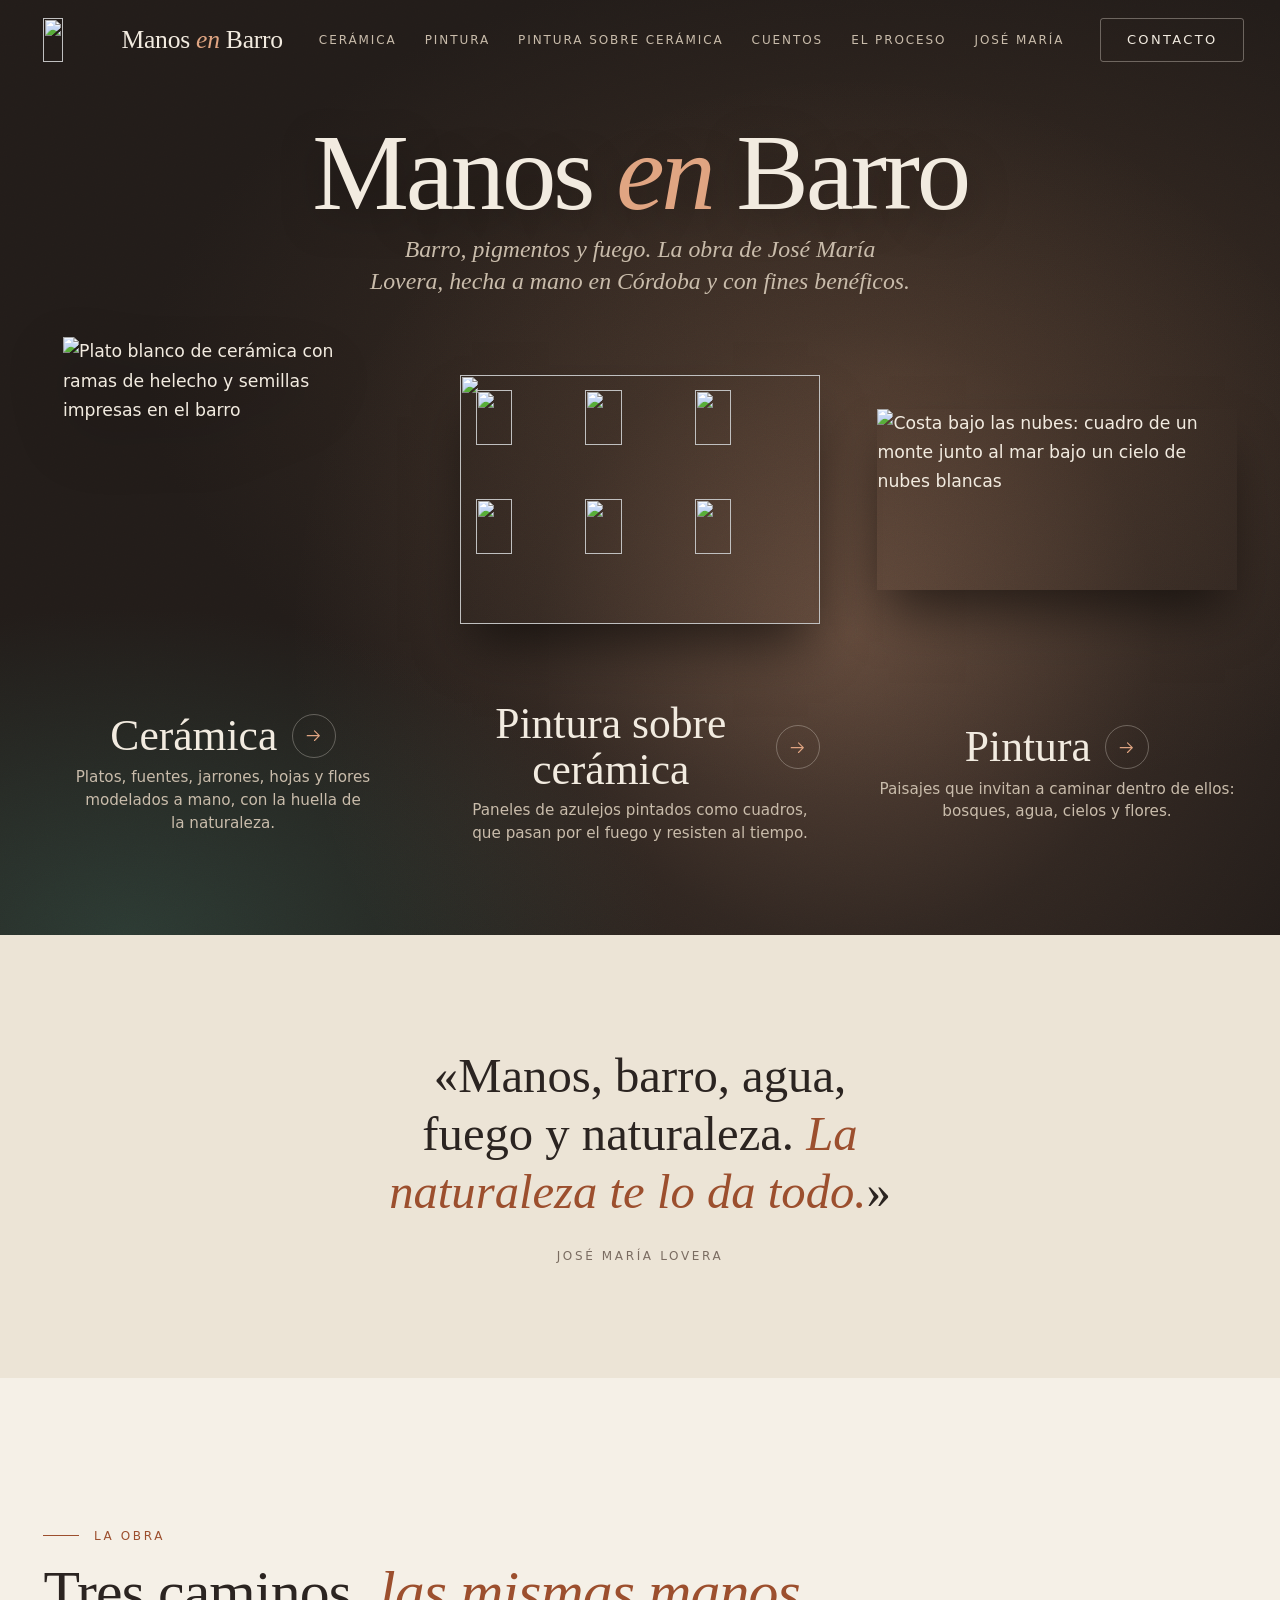
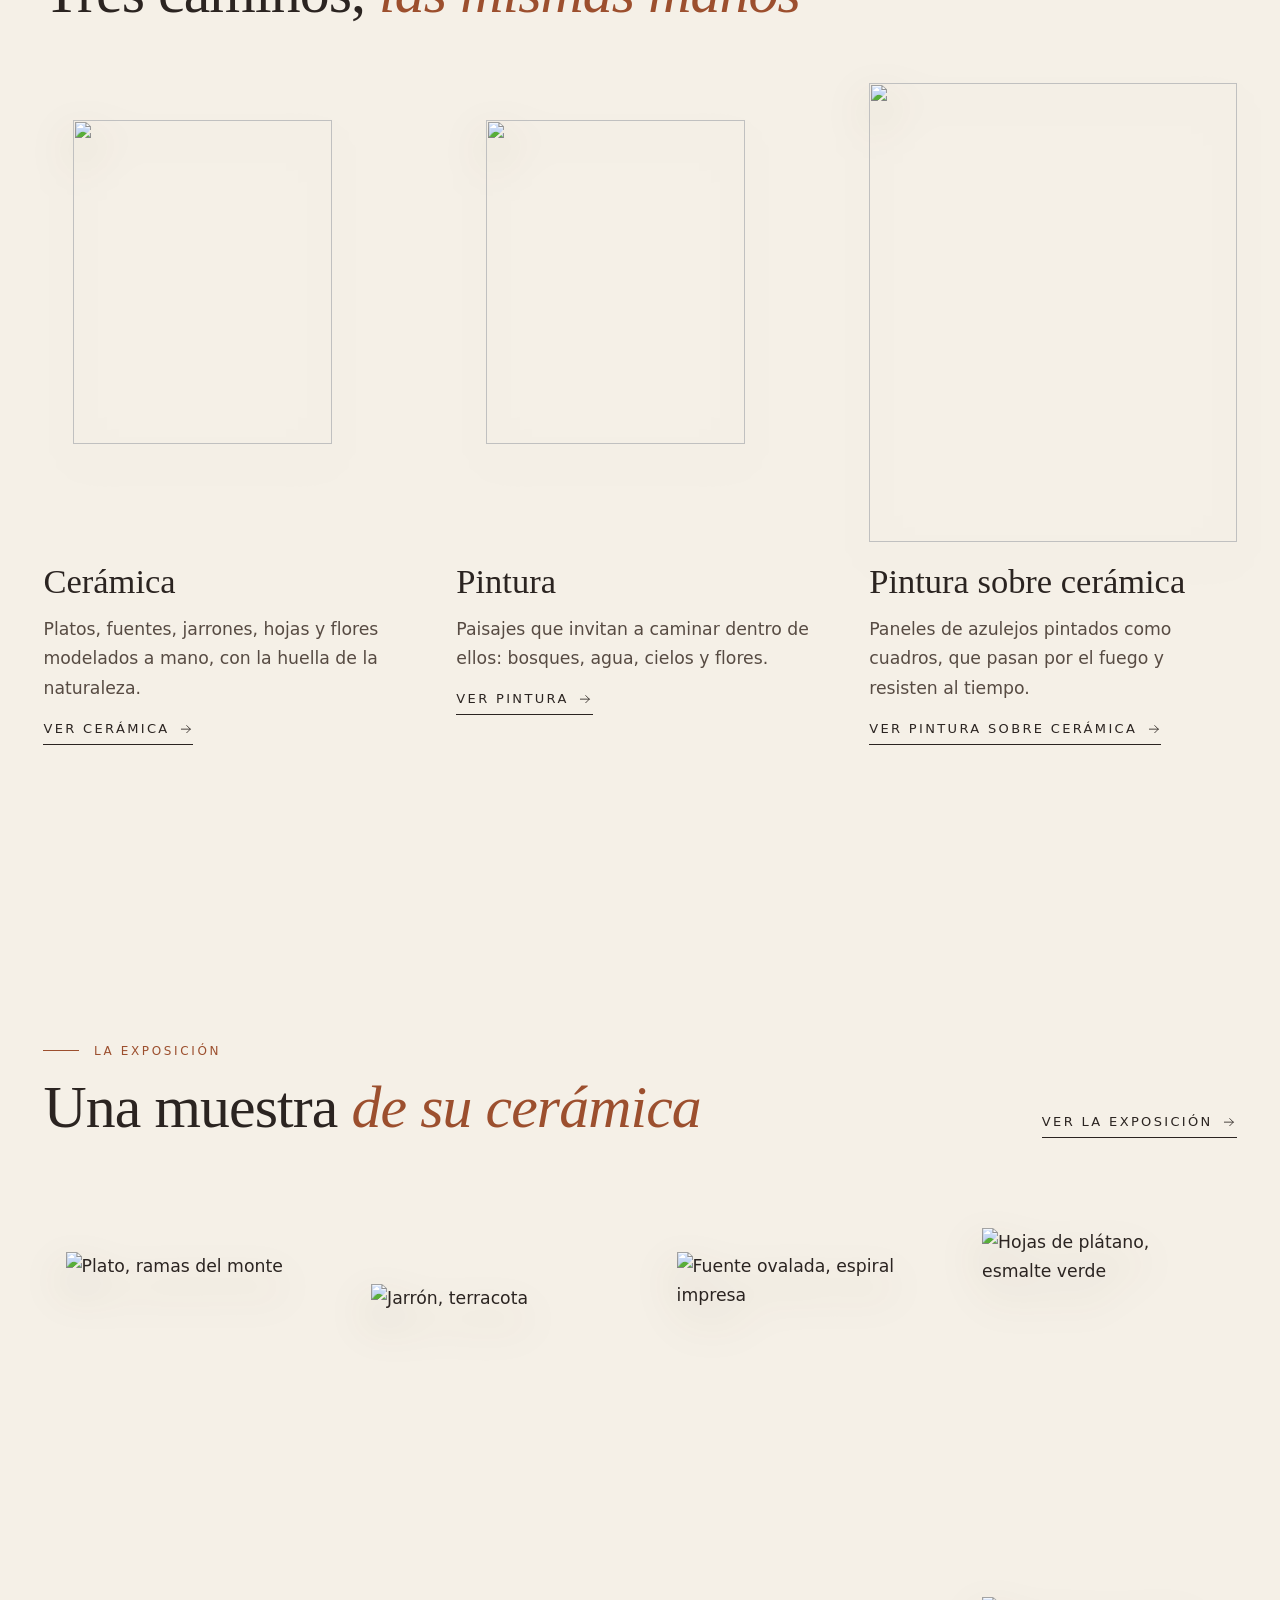
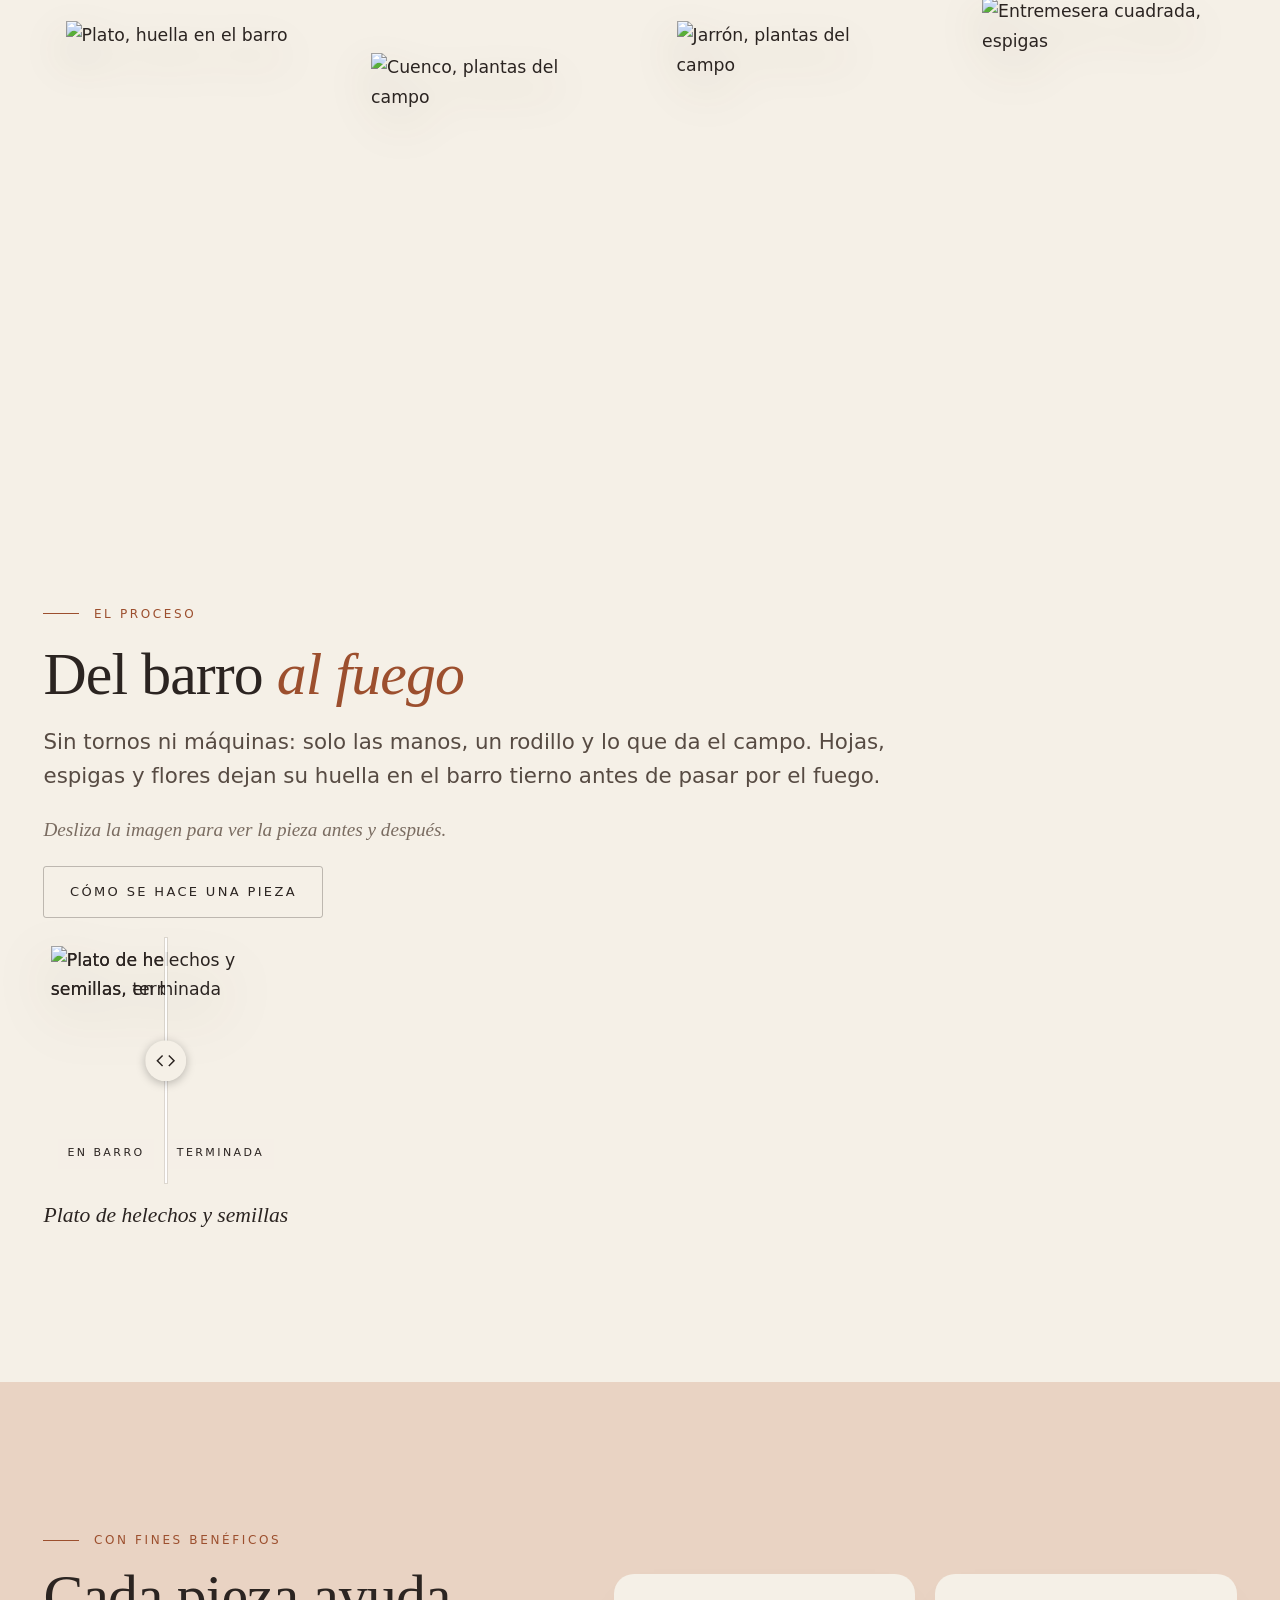
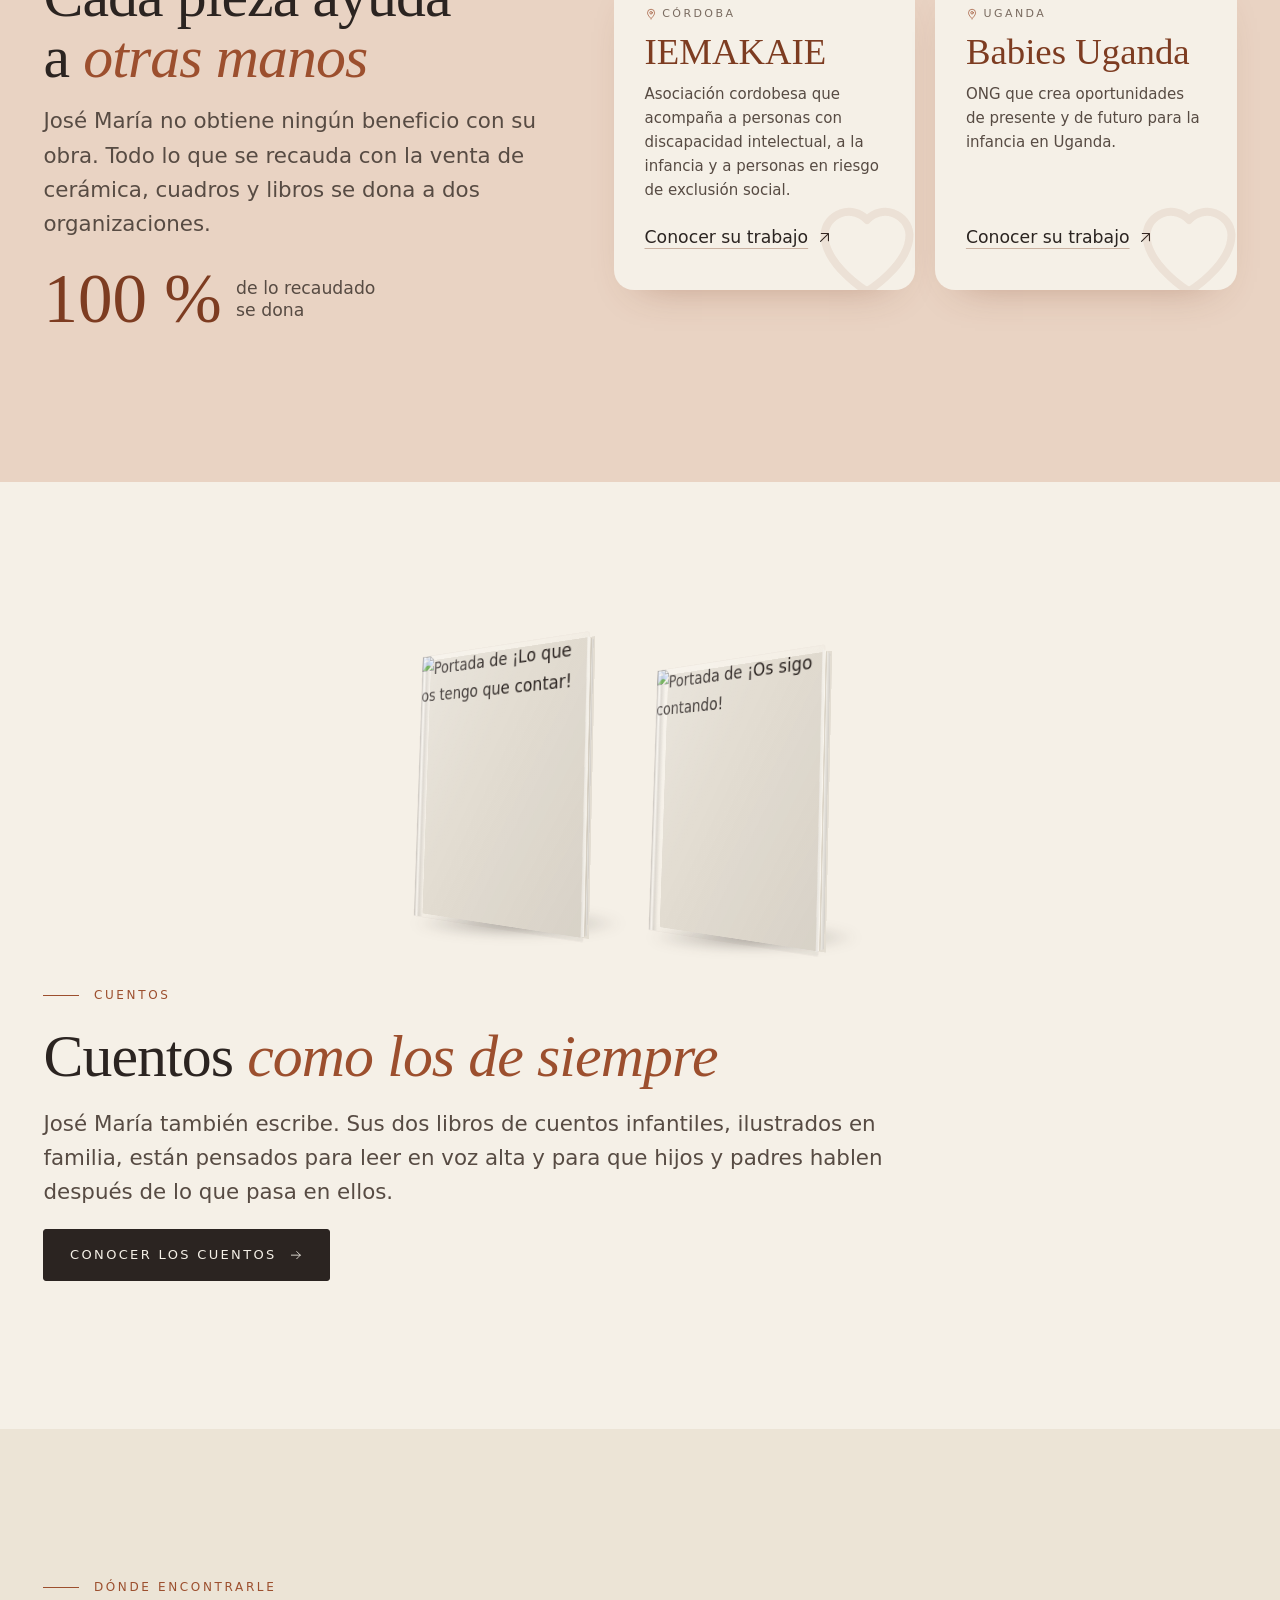
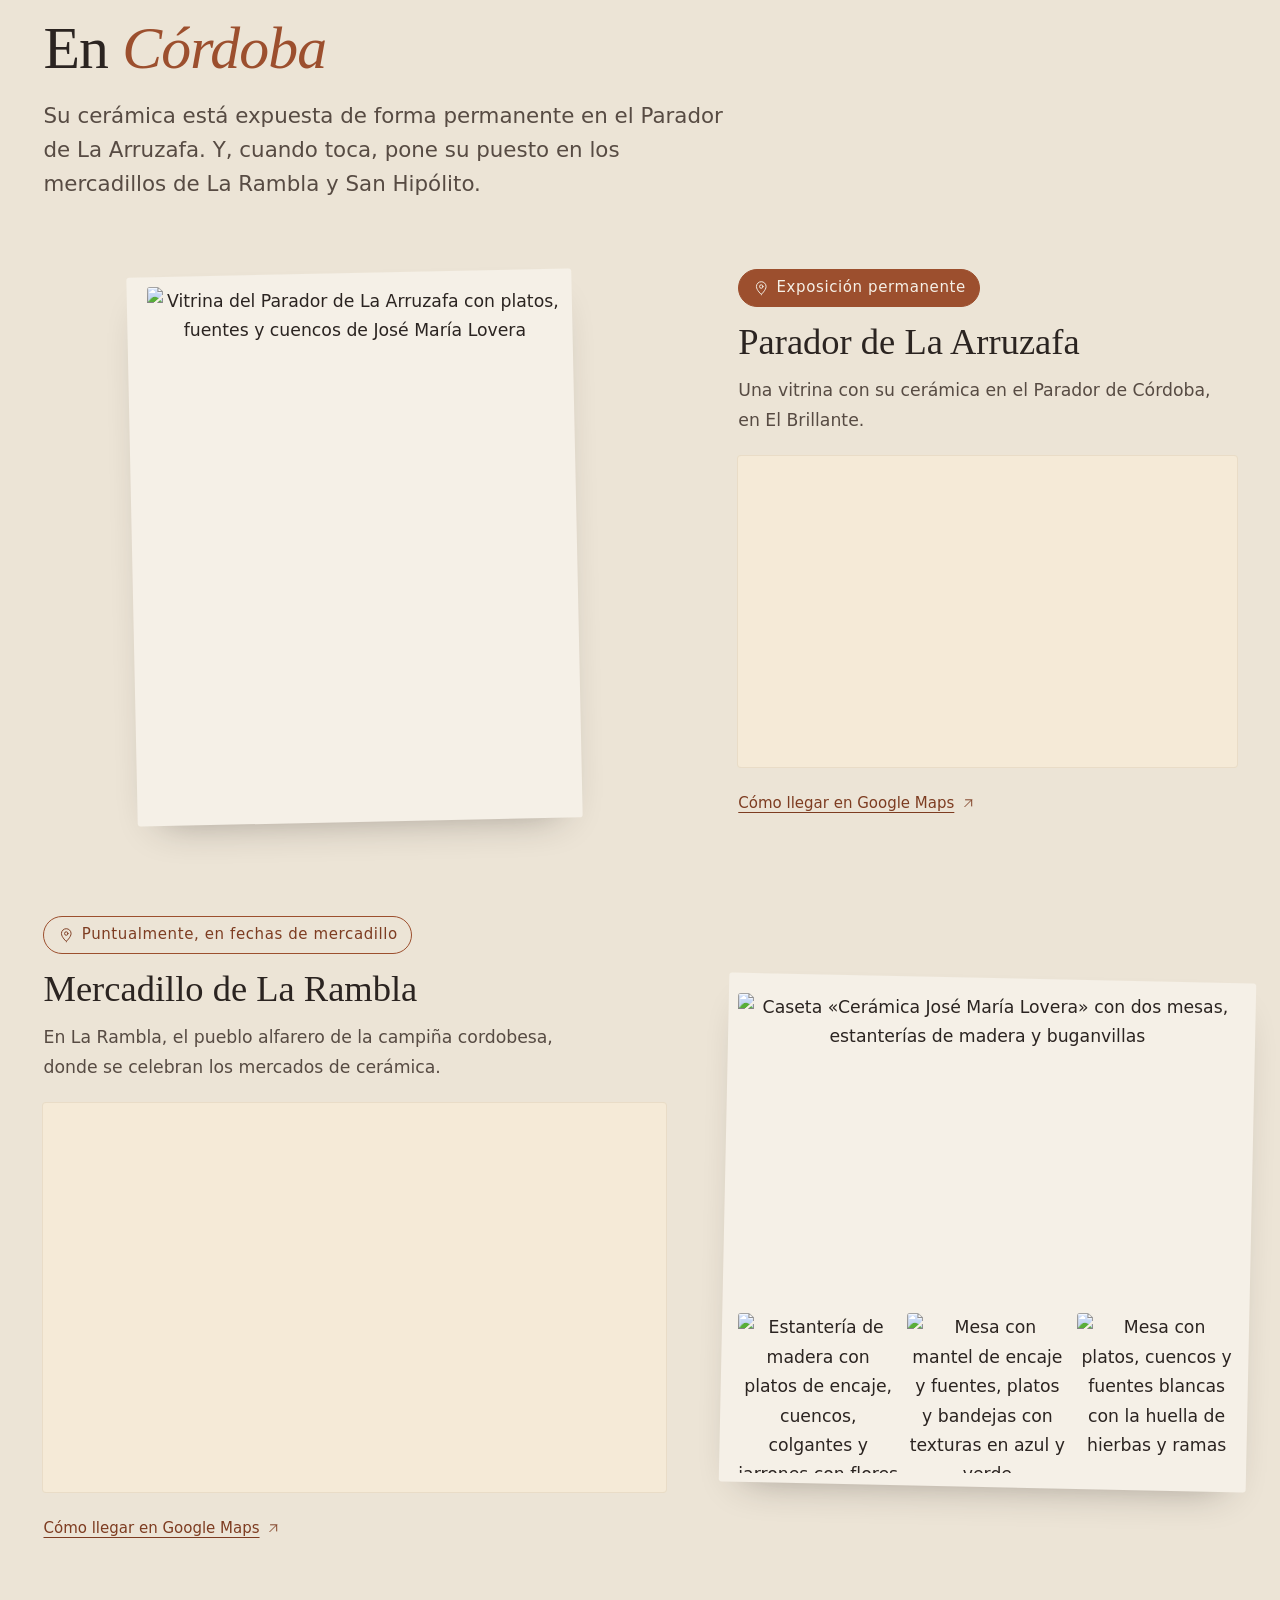
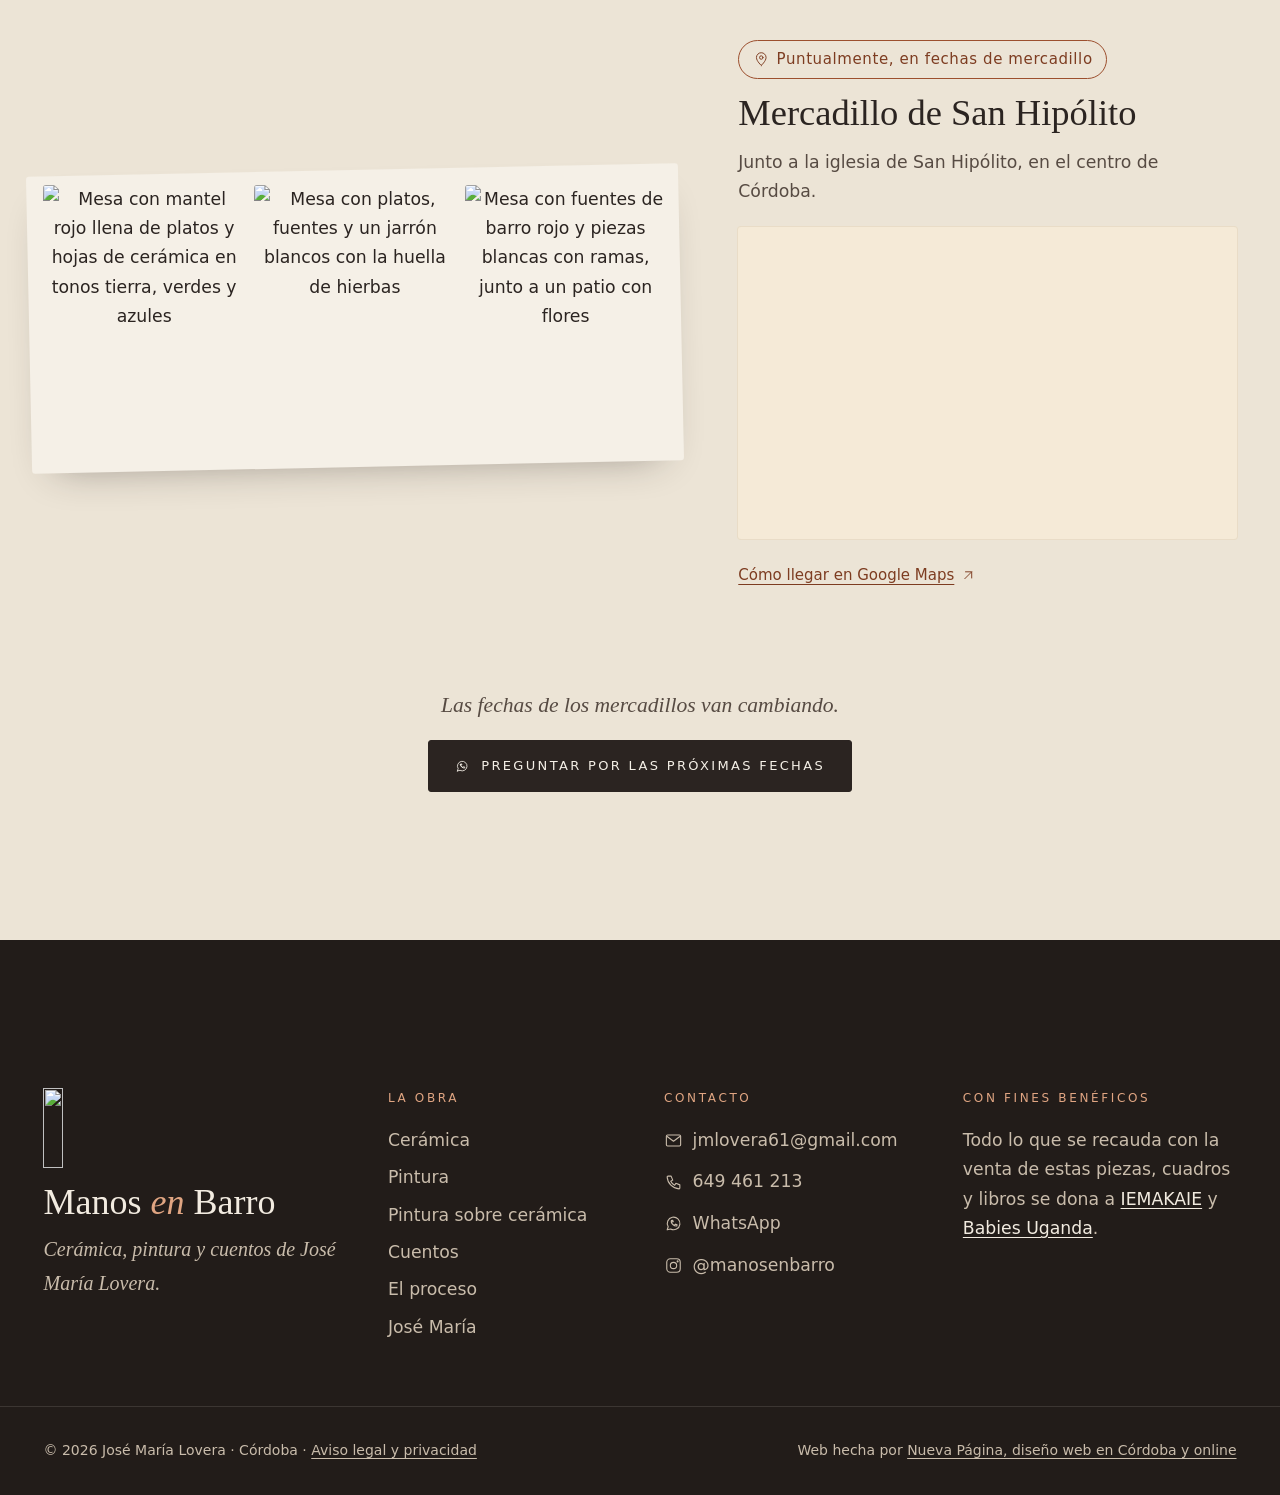
==== commit 9cc04ce0: "Actualiza la web (2026-11-26)" ====
--- a/index.html
+++ b/index.html
@@ -12,10 +12,10 @@
   <meta name="format-detection" content="telephone=no, date=no, address=no, email=no">
   <link rel="icon" href="favicon.png" type="image/png">
   <link rel="apple-touch-icon" href="apple-touch-icon.png">
-<style>:root{color-scheme:light;--paper:#f5f0e7;--paper-2:#ece4d6;--paper-3:#e1d6c3;--ink:#2b2421;--ink-2:#574b43;--ink-3:#7a6c61;--clay:#9c4f2e;--clay-deep:#7d3c21;--clay-soft:#e9d3c3;--olive:#5d6b3b;--glaze:#2f5f55;--night:#221c19;--on-night:#f2ebe0;--on-night-2:#c9bcab;--line:rgb(43 36 33 / .14);--line-strong:rgb(43 36 33 / .28);--serif:"Cormorant Garamond Variable", "Cormorant Garamond", Garamond, "Times New Roman", serif;--sans:"Jost Variable", "Jost", ui-sans-serif, system-ui, sans-serif;--fs-hero:clamp(3.25rem, 1.4894366197rem + 7.5117370892vw, 8.25rem);--fs-h1:clamp(2.75rem, 1.6936619718rem + 4.5070422535vw, 5.75rem);--fs-h2:clamp(2.25rem, 1.6338028169rem + 2.6291079812vw, 4rem);--fs-h3:clamp(1.625rem, 1.4049295775rem + .9389671362vw, 2.25rem);--fs-h4:clamp(1.3125rem, 1.2024647887rem + .4694835681vw, 1.625rem);--fs-lead:clamp(1.125rem, 1.036971831rem + .3755868545vw, 1.375rem);--fs-body:clamp(1rem, .9669894366rem + .1408450704vw, 1.09375rem);--fs-small:.9375rem;--gutter:clamp(1.125rem, .4647887324rem + 2.8169014085vw, 3rem);--container:1320px;--narrow:760px;--section:clamp(5rem, 3.2394366197rem + 7.5117370892vw, 10rem);--header-h:5rem;--radius:3px;--ease:cubic-bezier(.22, 1, .36, 1)}*,*:before,*:after{box-sizing:border-box}*{margin:0}html{-webkit-text-size-adjust:100%;scroll-padding-top:calc(var(--header-h) + 1rem)}html:has(.menu.is-open),html:has(dialog[open]){overflow:hidden}body{overflow-x:clip;font-family:var(--sans);font-size:var(--fs-body);font-weight:380;line-height:1.7;color:var(--ink);background:var(--paper);-webkit-font-smoothing:antialiased}app-root{display:block;overflow-x:clip}img,svg{display:block;max-width:100%}img{height:auto}a{color:inherit;text-decoration:none}button{font:inherit;color:inherit}ul[role=list]{padding:0;list-style:none}.container{width:100%;max-width:calc(var(--container) + var(--gutter) * 2);padding-inline:var(--gutter);margin-inline:auto}.narrow{max-width:calc(var(--narrow) + var(--gutter) * 2)}.section{padding-block:var(--section)}.section--alt{background:var(--paper-2)}.kicker{font-family:var(--sans);font-size:.75rem;font-weight:500;letter-spacing:.22em;text-transform:uppercase;display:inline-flex;gap:.9rem;align-items:center;color:var(--clay)}.kicker:before{width:2.25rem;height:1px;content:"";background:currentColor}.h2{font-family:var(--serif);font-size:var(--fs-h2);font-weight:400;line-height:1.02;letter-spacing:-.015em;text-wrap:balance}.h2 em{font-style:italic;font-weight:400;color:var(--clay)}.lead{max-width:40em;font-size:var(--fs-lead);line-height:1.6;color:var(--ink-2)}.btn{display:inline-flex;gap:.75rem;align-items:center;justify-content:center;min-height:3.25rem;padding:0 1.6rem;font-family:var(--sans);font-size:.8125rem;font-weight:500;letter-spacing:.18em;text-transform:uppercase;color:var(--paper);cursor:pointer;background:var(--ink);border:1px solid var(--ink);border-radius:var(--radius);transition:background-color .35s var(--ease),color .35s var(--ease),border-color .35s var(--ease)}@media(hover:hover)and (pointer:fine){.btn:hover{background:var(--clay-deep);border-color:var(--clay-deep)}}.btn--ghost{color:var(--ink);background:transparent;border-color:var(--line-strong)}@media(hover:hover)and (pointer:fine){.btn--ghost:hover{color:var(--paper);background:var(--ink);border-color:var(--ink)}}.link{display:inline-flex;gap:.6rem;align-items:center;font-size:.8125rem;font-weight:500;letter-spacing:.18em;text-transform:uppercase;border-bottom:1px solid currentColor;padding-bottom:.25rem;transition:color .3s var(--ease)}.link:hover{color:var(--clay)}.visually-hidden{position:absolute;width:1px;height:1px;overflow:hidden;clip:rect(0 0 0 0);white-space:nowrap}.skip{position:fixed;top:.75rem;left:.75rem;z-index:200;padding:.7rem 1rem;color:var(--paper);background:var(--ink);transform:translateY(-200%)}.skip:focus{transform:none}@media(prefers-reduced-motion:reduce){*,*:before,*:after{transition-duration:.01ms!important;animation-duration:.01ms!important}}</style><link rel="stylesheet" href="styles-MSNCD6AE.css" media="print" data-beasties-media="all"><noscript><link rel="stylesheet" href="styles-MSNCD6AE.css"></noscript><style ng-app-id="ng">.header[_ngcontent-ng-c1801406849]{position:fixed;inset:0 0 auto;z-index:100;transition:background-color .4s var(--ease),box-shadow .4s var(--ease)}.header.is-solid[_ngcontent-ng-c1801406849]{background:color-mix(in srgb,var(--paper) 92%,transparent);box-shadow:0 1px 0 var(--line);-webkit-backdrop-filter:blur(12px);backdrop-filter:blur(12px)}.header.is-open[_ngcontent-ng-c1801406849]{background:var(--paper);box-shadow:none}.header__bar[_ngcontent-ng-c1801406849]{display:flex;gap:1.5rem;align-items:center;height:var(--header-h)}.brand[_ngcontent-ng-c1801406849]{display:inline-flex;gap:.75rem;align-items:center;margin-right:auto}.brand[_ngcontent-ng-c1801406849]   img[_ngcontent-ng-c1801406849]{width:auto;height:2.75rem}.brand__name[_ngcontent-ng-c1801406849]{font-family:var(--serif);font-size:1.6rem;font-weight:500;line-height:1;letter-spacing:-.01em;white-space:nowrap}.brand__name[_ngcontent-ng-c1801406849]   em[_ngcontent-ng-c1801406849]{font-style:italic;color:var(--clay)}.nav[_ngcontent-ng-c1801406849]{display:none}@media(min-width:1280px){.nav[_ngcontent-ng-c1801406849]{display:block}}.nav[_ngcontent-ng-c1801406849]   ul[_ngcontent-ng-c1801406849]{display:flex;gap:.25rem}.nav[_ngcontent-ng-c1801406849]   a[_ngcontent-ng-c1801406849]{display:block;padding:.5rem .75rem;font-size:.75rem;font-weight:500;letter-spacing:.16em;text-transform:uppercase;color:var(--ink-2);white-space:nowrap;transition:color .3s var(--ease)}.nav[_ngcontent-ng-c1801406849]   a[_ngcontent-ng-c1801406849]:hover, .nav[_ngcontent-ng-c1801406849]   a[aria-current=page][_ngcontent-ng-c1801406849]{color:var(--clay)}.nav[_ngcontent-ng-c1801406849]   a[aria-current=page][_ngcontent-ng-c1801406849]{text-decoration:underline;text-decoration-thickness:1px;text-underline-offset:.5em}.header__cta[_ngcontent-ng-c1801406849]{display:none;min-height:2.75rem}@media(min-width:768px){.header__cta[_ngcontent-ng-c1801406849]{display:inline-flex}}.toggle[_ngcontent-ng-c1801406849]{display:grid;gap:6px;place-content:center;width:2.75rem;height:2.75rem;cursor:pointer;background:none;border:1px solid var(--line-strong);border-radius:var(--radius)}@media(min-width:1280px){.toggle[_ngcontent-ng-c1801406849]{display:none}}.toggle[_ngcontent-ng-c1801406849]   i[_ngcontent-ng-c1801406849]{display:block;width:1.2rem;height:1px;background:var(--ink);transition:transform .4s var(--ease)}[aria-expanded=true][_ngcontent-ng-c1801406849]   .toggle[_ngcontent-ng-c1801406849]   i[_ngcontent-ng-c1801406849]:first-of-type, .toggle[aria-expanded=true][_ngcontent-ng-c1801406849]   i[_ngcontent-ng-c1801406849]:first-of-type{transform:translateY(3.5px) rotate(45deg)}.toggle[aria-expanded=true][_ngcontent-ng-c1801406849]   i[_ngcontent-ng-c1801406849]:last-of-type{transform:translateY(-3.5px) rotate(-45deg)}.menu[_ngcontent-ng-c1801406849]{position:fixed;inset:var(--header-h) 0 0;z-index:99;overflow-y:auto;overscroll-behavior:contain;visibility:hidden;background:var(--paper);opacity:0;transition:opacity .4s var(--ease),visibility 0s .4s}.menu.is-open[_ngcontent-ng-c1801406849]{visibility:visible;opacity:1;transition:opacity .4s var(--ease)}@media(min-width:1280px){.menu[_ngcontent-ng-c1801406849]{display:none}}.menu[_ngcontent-ng-c1801406849]   ul[_ngcontent-ng-c1801406849]{display:grid;gap:.25rem;padding-block:2rem 2.5rem}.menu[_ngcontent-ng-c1801406849]   ul[_ngcontent-ng-c1801406849]   a[_ngcontent-ng-c1801406849]{display:block;padding-block:.35rem;font-family:var(--serif);font-size:clamp(2rem,1.735915493rem + 1.1267605634vw,2.75rem);font-weight:400;line-height:1.15}.menu[_ngcontent-ng-c1801406849]   ul[_ngcontent-ng-c1801406849]   a[aria-current=page][_ngcontent-ng-c1801406849]{font-style:italic;color:var(--clay)}.menu__contact[_ngcontent-ng-c1801406849]{display:flex;flex-wrap:wrap;gap:.5rem;padding:1.5rem 0 3rem;border-top:1px solid var(--line)}.menu__contact[_ngcontent-ng-c1801406849]   a[_ngcontent-ng-c1801406849]{display:inline-flex;gap:.5rem;align-items:center;min-height:2.75rem;padding:0 1rem;font-size:.95rem;border:1px solid var(--line-strong);border-radius:999px}.menu__contact[_ngcontent-ng-c1801406849]   app-icon[_ngcontent-ng-c1801406849]{color:var(--clay)}.header.is-dark[_ngcontent-ng-c1801406849]{color:var(--on-night)}.header.is-dark[_ngcontent-ng-c1801406849]   .brand__name[_ngcontent-ng-c1801406849]   em[_ngcontent-ng-c1801406849]{color:#e0a582}.header.is-dark[_ngcontent-ng-c1801406849]   .nav[_ngcontent-ng-c1801406849]   a[_ngcontent-ng-c1801406849]{color:var(--on-night-2)}.header.is-dark[_ngcontent-ng-c1801406849]   .nav[_ngcontent-ng-c1801406849]   a[_ngcontent-ng-c1801406849]:hover, .header.is-dark[_ngcontent-ng-c1801406849]   .nav[_ngcontent-ng-c1801406849]   a[aria-current=page][_ngcontent-ng-c1801406849]{color:#e0a582}.header.is-dark[_ngcontent-ng-c1801406849]   .header__cta[_ngcontent-ng-c1801406849]{color:var(--on-night);border-color:#f2ebe059}@media(hover:hover)and (pointer:fine){.header.is-dark[_ngcontent-ng-c1801406849]   .header__cta[_ngcontent-ng-c1801406849]:hover{color:var(--ink);background:var(--on-night);border-color:var(--on-night)}}.header.is-dark[_ngcontent-ng-c1801406849]   .toggle[_ngcontent-ng-c1801406849]{border-color:#f2ebe059}.header.is-dark[_ngcontent-ng-c1801406849]   .toggle[_ngcontent-ng-c1801406849]   i[_ngcontent-ng-c1801406849]{background:var(--on-night)}.header[_ngcontent-ng-c1801406849]{view-transition-name:cabecera}.header__progress[_ngcontent-ng-c1801406849]{position:absolute;right:0;bottom:0;left:0;height:2px;pointer-events:none;background:linear-gradient(90deg,var(--clay),#e0a582);transform:scaleX(0);transform-origin:left}</style><style ng-app-id="ng">.footer[_ngcontent-ng-c2094269360]{padding-top:var(--section);color:var(--on-night-2);background:var(--night)}.footer[_ngcontent-ng-c2094269360]   a[_ngcontent-ng-c2094269360]{transition:color .3s var(--ease)}.footer[_ngcontent-ng-c2094269360]   a[_ngcontent-ng-c2094269360]:hover{color:var(--on-night)}.footer__top[_ngcontent-ng-c2094269360]{display:grid;gap:3rem}@media(min-width:768px){.footer__top[_ngcontent-ng-c2094269360]{grid-template-columns:repeat(2,1fr)}}@media(min-width:1024px){.footer__top[_ngcontent-ng-c2094269360]{grid-template-columns:1.3fr 1fr 1.1fr 1.2fr}}.footer__brand[_ngcontent-ng-c2094269360]   img[_ngcontent-ng-c2094269360]{width:auto;height:5rem;margin-bottom:1rem}.footer__name[_ngcontent-ng-c2094269360]{font-family:var(--serif);font-size:2.25rem;line-height:1;color:var(--on-night)}.footer__name[_ngcontent-ng-c2094269360]   em[_ngcontent-ng-c2094269360]{font-style:italic;color:#e0a582}.footer__tag[_ngcontent-ng-c2094269360]{margin-top:.75rem;font-family:var(--serif);font-size:1.25rem;font-style:italic}.footer__h[_ngcontent-ng-c2094269360]{font-family:var(--sans);font-size:.75rem;font-weight:500;letter-spacing:.22em;text-transform:uppercase;margin-bottom:1.1rem;color:#e0a582}ul[_ngcontent-ng-c2094269360]{display:grid;gap:.5rem}.footer__contact[_ngcontent-ng-c2094269360]   a[_ngcontent-ng-c2094269360]{display:inline-flex;gap:.6rem;align-items:center}.footer__charity[_ngcontent-ng-c2094269360]   a[_ngcontent-ng-c2094269360]{color:var(--on-night);text-decoration:underline;text-underline-offset:.2em}.footer__bottom[_ngcontent-ng-c2094269360]{display:flex;flex-wrap:wrap;gap:.5rem 2rem;justify-content:space-between;padding-block:2rem;margin-top:4rem;font-size:.875rem;border-top:1px solid rgba(242,235,224,.12)}.footer__bottom[_ngcontent-ng-c2094269360]   a[_ngcontent-ng-c2094269360]{text-decoration:underline;text-underline-offset:.2em}</style><style ng-app-id="ng">[_nghost-ng-c2328317790]{display:inline-block;width:1.1em;height:1.1em;flex:none}svg[_ngcontent-ng-c2328317790]{width:100%;height:100%}</style><style ng-app-id="ng">.quote[_ngcontent-ng-c4024910259]{padding-block:clamp(4rem,2.7676056338rem + 5.2582159624vw,7.5rem);text-align:center}.quote[_ngcontent-ng-c4024910259]   blockquote[_ngcontent-ng-c4024910259]   p[_ngcontent-ng-c4024910259]{font-family:var(--serif);font-size:clamp(1.875rem,1.3908450704rem + 2.0657276995vw,3.25rem);font-weight:400;line-height:1.2;text-wrap:balance}.quote[_ngcontent-ng-c4024910259]   blockquote[_ngcontent-ng-c4024910259]   p[_ngcontent-ng-c4024910259]   em[_ngcontent-ng-c4024910259]{color:var(--clay)}.quote[_ngcontent-ng-c4024910259]   footer[_ngcontent-ng-c4024910259]{font-family:var(--sans);font-size:.75rem;font-weight:500;letter-spacing:.22em;text-transform:uppercase;margin-top:1.5rem;color:var(--ink-3)}.works__head[_ngcontent-ng-c4024910259], .featured__head[_ngcontent-ng-c4024910259]{display:grid;gap:1rem;justify-items:start;margin-bottom:clamp(2.25rem,1.6338028169rem + 2.6291079812vw,4rem)}.featured__head[_ngcontent-ng-c4024910259]{display:flex;flex-wrap:wrap;gap:1rem 2rem;align-items:end;justify-content:space-between}.featured__head[_ngcontent-ng-c4024910259] > div[_ngcontent-ng-c4024910259]{display:grid;gap:1rem}.works__list[_ngcontent-ng-c4024910259]{display:grid;gap:clamp(2rem,1.6478873239rem + 1.5023474178vw,3rem)}@media(min-width:768px){.works__list[_ngcontent-ng-c4024910259]{grid-template-columns:repeat(3,1fr)}}.work[_ngcontent-ng-c4024910259]{display:grid;gap:.9rem;justify-items:start}@media(hover:hover)and (pointer:fine){.work[_ngcontent-ng-c4024910259]:hover   img[_ngcontent-ng-c4024910259]{filter:drop-shadow(0 30px 30px rgba(60,40,25,.3));transform:translateY(-8px) scale(1.03)}}.work__img[_ngcontent-ng-c4024910259]{display:grid;place-items:center;width:100%;aspect-ratio:4/5}.work__img[_ngcontent-ng-c4024910259]   img[_ngcontent-ng-c4024910259]{width:100%;height:100%;object-fit:contain;filter:drop-shadow(0 18px 22px rgba(60,40,25,.22));transition:transform 1s var(--ease),filter 1s var(--ease)}.work__img--piece[_ngcontent-ng-c4024910259]   img[_ngcontent-ng-c4024910259], .work__img--canvas[_ngcontent-ng-c4024910259]   img[_ngcontent-ng-c4024910259]{width:84%;height:84%}.work__title[_ngcontent-ng-c4024910259]{margin-top:.4rem;font-family:var(--serif);font-size:var(--fs-h3);line-height:1.1}.work__text[_ngcontent-ng-c4024910259]{color:var(--ink-2)}.salon[_ngcontent-ng-c4024910259]{display:grid;grid-template-columns:repeat(2,minmax(0,1fr));gap:clamp(.75rem,.3098591549rem + 1.8779342723vw,2rem);align-items:center}@media(min-width:1024px){.salon[_ngcontent-ng-c4024910259]{grid-template-columns:repeat(4,minmax(0,1fr))}}.salon__item[_ngcontent-ng-c4024910259]{aspect-ratio:1}@media(min-width:1024px){.salon__item--1[_ngcontent-ng-c4024910259], .salon__item--5[_ngcontent-ng-c4024910259]{margin-top:4rem}.salon__item--3[_ngcontent-ng-c4024910259], .salon__item--7[_ngcontent-ng-c4024910259]{margin-top:-3rem}}.salon__piece[_ngcontent-ng-c4024910259]{position:relative;display:block;width:100%;height:100%}.salon__piece[_ngcontent-ng-c4024910259]   img[_ngcontent-ng-c4024910259]{position:absolute;inset:8%;width:84%;height:84%;object-fit:contain;filter:drop-shadow(0 20px 22px rgba(60,40,25,.24));transition:transform .9s var(--ease),filter .9s var(--ease)}@media(hover:hover)and (pointer:fine){.salon__piece[_ngcontent-ng-c4024910259]:hover   img[_ngcontent-ng-c4024910259]{filter:drop-shadow(0 34px 30px rgba(60,40,25,.3));transform:translateY(-10px) rotate(-2deg) scale(1.05)}}.process__inner[_ngcontent-ng-c4024910259], .books__inner[_ngcontent-ng-c4024910259], .markets__inner[_ngcontent-ng-c4024910259]{display:grid;gap:3rem;align-items:center}@media(min-width:1024px){.process__inner[_ngcontent-ng-c4024910259], .books__inner[_ngcontent-ng-c4024910259], .markets__inner[_ngcontent-ng-c4024910259]{grid-template-columns:1fr 1fr;gap:5rem}}.process__copy[_ngcontent-ng-c4024910259], .books__copy[_ngcontent-ng-c4024910259], .markets__copy[_ngcontent-ng-c4024910259]{display:grid;gap:1.25rem;justify-items:start}.process__hint[_ngcontent-ng-c4024910259]{font-family:var(--serif);font-size:1.2rem;font-style:italic;color:var(--ink-3)}.books__covers[_ngcontent-ng-c4024910259]{display:grid;grid-template-columns:repeat(2,minmax(0,1fr));gap:9%;align-items:end;width:min(100%,30rem);padding:1rem 4% 2.5rem 0;margin-inline:auto}.books__book[_ngcontent-ng-c4024910259]:last-child{translate:0 5%}.markets__photo[_ngcontent-ng-c4024910259]   img[_ngcontent-ng-c4024910259]{width:100%;aspect-ratio:4/3;object-fit:cover}.markets__list[_ngcontent-ng-c4024910259]{display:grid;gap:1.25rem}.markets__list[_ngcontent-ng-c4024910259]   li[_ngcontent-ng-c4024910259]{display:flex;gap:.8rem;align-items:baseline}.markets__list[_ngcontent-ng-c4024910259]   app-icon[_ngcontent-ng-c4024910259]{color:var(--clay);translate:0 .15em}.markets__list[_ngcontent-ng-c4024910259]   strong[_ngcontent-ng-c4024910259]{display:block;font-family:var(--serif);font-size:1.4rem;font-weight:500;line-height:1.2}.markets__map[_ngcontent-ng-c4024910259]{display:flex;width:fit-content;gap:.35rem;align-items:center;min-height:2.75rem;font-size:var(--fs-small);font-weight:500;color:var(--clay-deep);text-decoration:underline;text-underline-offset:.25em}</style><meta name="description" content="Cerámica hecha a mano, pintura y cuentos infantiles de José María Lovera, en Córdoba. Todo lo recaudado se dona a IEMAKAIE y Babies Uganda."><meta property="og:type" content="website"><meta property="og:url" content="https://manosenbarro.es/"><meta property="og:title" content="Manos en Barro · Cerámica y pintura de José María Lovera"><meta property="og:description" content="Cerámica hecha a mano, pintura y cuentos infantiles de José María Lovera, en Córdoba. Todo lo recaudado se dona a IEMAKAIE y Babies Uganda."><meta property="og:image" content="https://jlovera3.github.io/manos-en-barro/og.jpg"><meta property="og:site_name" content="Manos en Barro"><meta property="og:locale" content="es_ES"><meta name="twitter:card" content="summary_large_image"><link rel="canonical" href="https://manosenbarro.es/"><script type="application/ld+json" data-page-ld="">{"@context":"https://schema.org","@graph":[{"@type":"Person","@id":"https://manosenbarro.es/#jose-maria","name":"José María Lovera Sánchez de Puerta","alternateName":"José María Lovera","jobTitle":"Ceramista, pintor y escritor","url":"https://manosenbarro.es/jose-maria/","email":"jmlovera61@gmail.com","birthDate":"1961-03-14","sameAs":["https://www.instagram.com/manosenbarro/"]},{"@type":"WebSite","name":"Manos en Barro","url":"https://manosenbarro.es/","inLanguage":"es-ES"}]}</script><style ng-app-id="ng">[_nghost-ng-c2730256882]{display:block}.hero[_ngcontent-ng-c2730256882]{--warm: #e0a582;--hole-x: 4.2505%;--hole-y: 6.1158%;color:var(--on-night);background:var(--night)}.hero__sticky[_ngcontent-ng-c2730256882]{position:relative;display:grid;grid-template-areas:"head" "a1" "s1" "a2" "s2" "a3" "s3";gap:1.5rem;justify-items:center;padding:calc(var(--header-h) + clamp(1.5rem,.9718309859rem + 2.2535211268vw,3rem)) var(--gutter) clamp(3.5rem,2.6197183099rem + 3.7558685446vw,6rem);overflow:clip;isolation:isolate;background:radial-gradient(90% 70% at 70% 40%,#3b2d24 0%,transparent 65%),radial-gradient(60% 50% at 10% 100%,#2c3a33 0%,transparent 70%),var(--night)}.hero__sticky[_ngcontent-ng-c2730256882]:after{position:absolute;inset:0;z-index:-1;pointer-events:none;content:"";background-image:url("data:image/svg+xml,%3Csvg xmlns='http://www.w3.org/2000/svg' width='160' height='160'%3E%3Cfilter id='n'%3E%3CfeTurbulence type='fractalNoise' baseFrequency='.9' numOctaves='2' stitchTiles='stitch'/%3E%3C/filter%3E%3Crect width='100%25' height='100%25' filter='url(%23n)' opacity='.55'/%3E%3C/svg%3E");mix-blend-mode:overlay;opacity:.18}@media(min-width:1024px){.hero__sticky[_ngcontent-ng-c2730256882]{grid-template-columns:repeat(3,minmax(0,1fr));grid-template-areas:"head head head" "a1 a2 a3" "s1 s2 s3";column-gap:clamp(1.5rem,.6197183099rem + 3.7558685446vw,4rem);row-gap:2.5rem;align-items:center}}.hero__glow[_ngcontent-ng-c2730256882]{position:absolute;top:8%;right:-10%;z-index:-2;width:min(95vw,70rem);aspect-ratio:1;background:radial-gradient(closest-side,rgba(224,165,130,.3),rgba(224,165,130,.08) 55%,transparent);border-radius:50%}@media(max-width:1023px){.hero__glow[_ngcontent-ng-c2730256882]{top:6%;right:50%;width:150vw;translate:50% 0}}.hero__light[_ngcontent-ng-c2730256882], .hero__dust[_ngcontent-ng-c2730256882]{display:none}.hero__head[_ngcontent-ng-c2730256882]{grid-area:head;display:grid;gap:.75rem;justify-items:center;text-align:center}.hero__title[_ngcontent-ng-c2730256882]{font-family:var(--serif);font-size:clamp(2.875rem,1.2464788732rem + 6.9483568075vw,7.5rem);font-weight:300;line-height:.9;letter-spacing:-.03em;text-shadow:0 10px 40px rgba(0,0,0,.35)}.hero__title[_ngcontent-ng-c2730256882]   em[_ngcontent-ng-c2730256882]{font-weight:300;font-style:italic;color:var(--warm)}.hero__sub[_ngcontent-ng-c2730256882]{max-width:26em;font-family:var(--serif);font-size:clamp(1.0625rem,.886443662rem + .7511737089vw,1.5625rem);font-style:italic;line-height:1.32;color:var(--on-night-2);text-wrap:balance}.hero__stage[_ngcontent-ng-c2730256882], .hero__scenes[_ngcontent-ng-c2730256882]{display:contents}.plate[_ngcontent-ng-c2730256882]{position:relative;z-index:5;grid-area:a1;width:min(100%,20rem);aspect-ratio:900/912}.plate__in[_ngcontent-ng-c2730256882], .plate__move[_ngcontent-ng-c2730256882], .plate__spin[_ngcontent-ng-c2730256882], .plate__front[_ngcontent-ng-c2730256882]{position:absolute;inset:0}.plate__front[_ngcontent-ng-c2730256882]{width:100%;height:100%;filter:drop-shadow(0 24px 30px rgba(0,0,0,.45))}.plate__shadow[_ngcontent-ng-c2730256882], .plate__back[_ngcontent-ng-c2730256882], .plate__rim[_ngcontent-ng-c2730256882]{display:none}.panel[_ngcontent-ng-c2730256882]{position:relative;grid-area:a2;width:100%;aspect-ratio:1400/973}.panel__frame[_ngcontent-ng-c2730256882]{position:relative;z-index:1;display:block;width:100%;height:100%;box-shadow:0 30px 50px -12px #0000008c}.panel__shadows[_ngcontent-ng-c2730256882], .panel__tiles[_ngcontent-ng-c2730256882]{position:absolute;inset:var(--hole-y) var(--hole-x)}.panel__shadow[_ngcontent-ng-c2730256882], .panel__tile[_ngcontent-ng-c2730256882]{position:absolute;top:calc(var(--r) * 50%);left:calc(var(--c) * 100% / 3);width:33.3333333333%;height:50%}.panel__shadows[_ngcontent-ng-c2730256882]{z-index:2;display:none;pointer-events:none}.panel__tiles[_ngcontent-ng-c2730256882]{z-index:4}.panel__tile[_ngcontent-ng-c2730256882]{display:block}.painting[_ngcontent-ng-c2730256882]{position:relative;z-index:3;grid-area:a3;width:100%;aspect-ratio:1400/708;overflow:hidden;box-shadow:0 30px 50px -12px #0000008c}.painting__img[_ngcontent-ng-c2730256882]{display:block;width:100%;height:100%}.scene[_ngcontent-ng-c2730256882]{position:relative;display:grid;gap:.4rem;justify-items:center;max-width:25rem;text-align:center}.scene[_ngcontent-ng-c2730256882]:nth-child(1){grid-area:s1}.scene[_ngcontent-ng-c2730256882]:nth-child(2){grid-area:s2}.scene[_ngcontent-ng-c2730256882]:nth-child(3){grid-area:s3}.scene__link[_ngcontent-ng-c2730256882]{display:inline-flex;gap:.9rem;align-items:center;min-height:3rem;font-family:var(--serif);font-size:clamp(1.875rem,1.5228873239rem + 1.5023474178vw,2.875rem);font-weight:400;line-height:1.05;color:var(--on-night);text-decoration:none}.scene__link[_ngcontent-ng-c2730256882]:after{position:absolute;inset:-.75rem -1rem;content:""}.scene__link[_ngcontent-ng-c2730256882]:focus-visible{outline:none}.scene__link[_ngcontent-ng-c2730256882]:focus-visible   .scene__arrow[_ngcontent-ng-c2730256882]{outline:2px solid var(--warm);outline-offset:4px}.scene__arrow[_ngcontent-ng-c2730256882]{display:inline-grid;flex:none;place-items:center;width:2.75rem;height:2.75rem;font-size:1.1rem;color:var(--warm);border:1px solid rgba(242,235,224,.3);border-radius:50%;transition:color .4s var(--ease),background-color .4s var(--ease),border-color .4s var(--ease)}@media(hover:hover)and (pointer:fine){.scene[_ngcontent-ng-c2730256882]:hover   .scene__arrow[_ngcontent-ng-c2730256882]{color:var(--night);background:var(--warm);border-color:var(--warm)}}.scene__text[_ngcontent-ng-c2730256882]{max-width:26em;font-size:.95rem;line-height:1.5;color:var(--on-night-2);text-wrap:pretty}.hero__hint[_ngcontent-ng-c2730256882]{display:none}html.motion[_nghost-ng-c2730256882]   .hero[_ngcontent-ng-c2730256882], html.motion   [_nghost-ng-c2730256882]   .hero[_ngcontent-ng-c2730256882]{--run: 230svh;height:calc(100svh + var(--run))}@media(min-width:1024px){html.motion[_nghost-ng-c2730256882]   .hero[_ngcontent-ng-c2730256882], html.motion   [_nghost-ng-c2730256882]   .hero[_ngcontent-ng-c2730256882]{--run: 260svh}}html.motion[_nghost-ng-c2730256882]   .hero__sticky[_ngcontent-ng-c2730256882], html.motion   [_nghost-ng-c2730256882]   .hero__sticky[_ngcontent-ng-c2730256882]{--art: min(100vw - 2rem, 34rem, (100svh - var(--header-h)) * .72);--plate: min(var(--art) * .86, 100svh - 26rem);--thick: calc(var(--plate) * .028);position:sticky;top:0;height:100svh;grid-template-rows:auto minmax(0,1fr) auto;grid-template-areas:"head" "stage" "scenes";gap:.5rem;padding:calc(var(--header-h) + .25rem) var(--gutter) 1.5rem}@media(min-width:1024px){html.motion[_nghost-ng-c2730256882]   .hero__sticky[_ngcontent-ng-c2730256882], html.motion   [_nghost-ng-c2730256882]   .hero__sticky[_ngcontent-ng-c2730256882]{--art: min(48vw, 50rem, (100svh - var(--header-h) - 6rem) * 1.5);--plate: min(var(--art) * .68, 100svh - var(--header-h) - 9rem);grid-template-rows:1fr auto auto 1fr;grid-template-columns:minmax(0,5fr) minmax(0,7fr);grid-template-areas:". stage" "head stage" "scenes stage" ". stage";gap:3rem clamp(2rem,.9436619718rem + 4.5070422535vw,5rem);justify-items:stretch;padding-bottom:2rem}}html.motion[_nghost-ng-c2730256882]   .hero__glow[_ngcontent-ng-c2730256882], html.motion   [_nghost-ng-c2730256882]   .hero__glow[_ngcontent-ng-c2730256882]{animation:_ngcontent-ng-c2730256882_glow 7s ease-in-out infinite alternate}html.motion[_nghost-ng-c2730256882]   .hero__dust[_ngcontent-ng-c2730256882], html.motion   [_nghost-ng-c2730256882]   .hero__dust[_ngcontent-ng-c2730256882]{position:absolute;inset:0;z-index:-1;display:block;overflow:hidden;pointer-events:none}html.motion[_nghost-ng-c2730256882]   .hero__dust[_ngcontent-ng-c2730256882]   span[_ngcontent-ng-c2730256882], html.motion   [_nghost-ng-c2730256882]   .hero__dust[_ngcontent-ng-c2730256882]   span[_ngcontent-ng-c2730256882]{position:absolute;bottom:-2%;left:var(--x);width:var(--s);height:var(--s);background:#f4cda5d9;border-radius:50%;box-shadow:0 0 8px 1px #f0be8c8c;opacity:0;animation:_ngcontent-ng-c2730256882_mote var(--d) linear var(--w) infinite}@media(min-width:1024px){html.motion[_nghost-ng-c2730256882]   .hero__light[_ngcontent-ng-c2730256882], html.motion   [_nghost-ng-c2730256882]   .hero__light[_ngcontent-ng-c2730256882]{position:absolute;top:0;left:0;z-index:-1;display:block;width:44rem;aspect-ratio:1;margin:-22rem 0 0 -22rem;pointer-events:none;background:radial-gradient(closest-side,rgba(232,172,128,.17),transparent);border-radius:50%;opacity:0;transition:opacity 1.2s var(--ease);will-change:transform}}html.motion[_nghost-ng-c2730256882]   .hero.is-lit[_ngcontent-ng-c2730256882]   .hero__light[_ngcontent-ng-c2730256882], html.motion   [_nghost-ng-c2730256882]   .hero.is-lit[_ngcontent-ng-c2730256882]   .hero__light[_ngcontent-ng-c2730256882]{opacity:1}@media(min-width:1024px){html.motion[_nghost-ng-c2730256882]   .hero__head[_ngcontent-ng-c2730256882], html.motion   [_nghost-ng-c2730256882]   .hero__head[_ngcontent-ng-c2730256882]{justify-items:start;text-align:left}}@media(max-width:1023px)and (max-height:700px){html.motion[_nghost-ng-c2730256882]   .hero__sub[_ngcontent-ng-c2730256882], html.motion   [_nghost-ng-c2730256882]   .hero__sub[_ngcontent-ng-c2730256882]{display:none}}html.motion[_nghost-ng-c2730256882]   .hero__stage[_ngcontent-ng-c2730256882], html.motion   [_nghost-ng-c2730256882]   .hero__stage[_ngcontent-ng-c2730256882]{position:relative;grid-area:stage;display:grid;place-items:center;width:100%;height:100%;min-height:0;isolation:isolate;cursor:pointer}html.motion[_nghost-ng-c2730256882]   .hero__stage[_ngcontent-ng-c2730256882] > *[_ngcontent-ng-c2730256882], html.motion   [_nghost-ng-c2730256882]   .hero__stage[_ngcontent-ng-c2730256882] > *[_ngcontent-ng-c2730256882]{grid-area:1/1;pointer-events:none}html.motion[_nghost-ng-c2730256882]   .hero__scenes[_ngcontent-ng-c2730256882], html.motion   [_nghost-ng-c2730256882]   .hero__scenes[_ngcontent-ng-c2730256882]{position:relative;z-index:6;grid-area:scenes;display:grid;justify-items:center}@media(min-width:1024px){html.motion[_nghost-ng-c2730256882]   .hero__scenes[_ngcontent-ng-c2730256882], html.motion   [_nghost-ng-c2730256882]   .hero__scenes[_ngcontent-ng-c2730256882]{justify-items:start}}html.motion[_nghost-ng-c2730256882]   .scene[_ngcontent-ng-c2730256882], html.motion   [_nghost-ng-c2730256882]   .scene[_ngcontent-ng-c2730256882]{grid-area:1/1}@media(min-width:1024px){html.motion[_nghost-ng-c2730256882]   .scene[_ngcontent-ng-c2730256882], html.motion   [_nghost-ng-c2730256882]   .scene[_ngcontent-ng-c2730256882]{justify-items:start;text-align:left}}html.motion[_nghost-ng-c2730256882]   .scene[_ngcontent-ng-c2730256882]:not(:first-child), html.motion   [_nghost-ng-c2730256882]   .scene[_ngcontent-ng-c2730256882]:not(:first-child){pointer-events:none;opacity:0}html.motion[_nghost-ng-c2730256882]   .plate[_ngcontent-ng-c2730256882], html.motion   [_nghost-ng-c2730256882]   .plate[_ngcontent-ng-c2730256882]{width:var(--plate)}html.motion[_nghost-ng-c2730256882]   .plate__shadow[_ngcontent-ng-c2730256882], html.motion   [_nghost-ng-c2730256882]   .plate__shadow[_ngcontent-ng-c2730256882]{position:absolute;inset:14% 10% -8%;z-index:-1;display:block}html.motion[_nghost-ng-c2730256882]   .plate__shadow[_ngcontent-ng-c2730256882]   span[_ngcontent-ng-c2730256882], html.motion   [_nghost-ng-c2730256882]   .plate__shadow[_ngcontent-ng-c2730256882]   span[_ngcontent-ng-c2730256882]{position:absolute;inset:0;background:radial-gradient(closest-side,rgba(0,0,0,.55),transparent);border-radius:50%}html.motion[_nghost-ng-c2730256882]   .plate__in[_ngcontent-ng-c2730256882], html.motion   [_nghost-ng-c2730256882]   .plate__in[_ngcontent-ng-c2730256882]{perspective:calc(var(--plate) * 3.2)}html.motion[_nghost-ng-c2730256882]   .plate__move[_ngcontent-ng-c2730256882], html.motion   [_nghost-ng-c2730256882]   .plate__move[_ngcontent-ng-c2730256882], html.motion[_nghost-ng-c2730256882]   .plate__spin[_ngcontent-ng-c2730256882], html.motion   [_nghost-ng-c2730256882]   .plate__spin[_ngcontent-ng-c2730256882]{transform-style:preserve-3d}html.motion[_nghost-ng-c2730256882]   .plate__move[_ngcontent-ng-c2730256882], html.motion   [_nghost-ng-c2730256882]   .plate__move[_ngcontent-ng-c2730256882]{will-change:transform}html.motion[_nghost-ng-c2730256882]   .plate__front[_ngcontent-ng-c2730256882], html.motion   [_nghost-ng-c2730256882]   .plate__front[_ngcontent-ng-c2730256882], html.motion[_nghost-ng-c2730256882]   .plate__back[_ngcontent-ng-c2730256882], html.motion   [_nghost-ng-c2730256882]   .plate__back[_ngcontent-ng-c2730256882], html.motion[_nghost-ng-c2730256882]   .plate__rim[_ngcontent-ng-c2730256882], html.motion   [_nghost-ng-c2730256882]   .plate__rim[_ngcontent-ng-c2730256882]{position:absolute;inset:0;display:block}html.motion[_nghost-ng-c2730256882]   .plate__front[_ngcontent-ng-c2730256882], html.motion   [_nghost-ng-c2730256882]   .plate__front[_ngcontent-ng-c2730256882]{filter:none;transform:translateZ(calc(var(--thick) / 2));backface-visibility:hidden}html.motion[_nghost-ng-c2730256882]   .plate__back[_ngcontent-ng-c2730256882], html.motion   [_nghost-ng-c2730256882]   .plate__back[_ngcontent-ng-c2730256882], html.motion[_nghost-ng-c2730256882]   .plate__rim[_ngcontent-ng-c2730256882], html.motion   [_nghost-ng-c2730256882]   .plate__rim[_ngcontent-ng-c2730256882]{-webkit-mask:var(--mask) center/100% 100% no-repeat;mask:var(--mask) center/100% 100% no-repeat}html.motion[_nghost-ng-c2730256882]   .plate__back[_ngcontent-ng-c2730256882], html.motion   [_nghost-ng-c2730256882]   .plate__back[_ngcontent-ng-c2730256882]{background:radial-gradient(circle at 42% 38%,#c98a62,#a6603a 55%,#7f4527);transform:rotateY(180deg) translateZ(calc(var(--thick) / 2));backface-visibility:hidden}html.motion[_nghost-ng-c2730256882]   .plate__back--photo[_ngcontent-ng-c2730256882], html.motion   [_nghost-ng-c2730256882]   .plate__back--photo[_ngcontent-ng-c2730256882]{background:center/100% 100% no-repeat;-webkit-mask:none;mask:none}html.motion[_nghost-ng-c2730256882]   .plate__rim[_ngcontent-ng-c2730256882], html.motion   [_nghost-ng-c2730256882]   .plate__rim[_ngcontent-ng-c2730256882]{background:#c4bbb1;transform:translateZ(calc(var(--thick) * (var(--i) / 8 - .5)))}html.motion[_nghost-ng-c2730256882]   .panel[_ngcontent-ng-c2730256882], html.motion   [_nghost-ng-c2730256882]   .panel[_ngcontent-ng-c2730256882]{width:var(--art)}html.motion[_nghost-ng-c2730256882]   .panel__frame[_ngcontent-ng-c2730256882], html.motion   [_nghost-ng-c2730256882]   .panel__frame[_ngcontent-ng-c2730256882], html.motion[_nghost-ng-c2730256882]   .panel__tile[_ngcontent-ng-c2730256882], html.motion   [_nghost-ng-c2730256882]   .panel__tile[_ngcontent-ng-c2730256882], html.motion[_nghost-ng-c2730256882]   .panel__shadow[_ngcontent-ng-c2730256882], html.motion   [_nghost-ng-c2730256882]   .panel__shadow[_ngcontent-ng-c2730256882], html.motion[_nghost-ng-c2730256882]   .painting[_ngcontent-ng-c2730256882], html.motion   [_nghost-ng-c2730256882]   .painting[_ngcontent-ng-c2730256882]{opacity:0;will-change:transform,opacity}html.motion[_nghost-ng-c2730256882]   .panel__shadows[_ngcontent-ng-c2730256882], html.motion   [_nghost-ng-c2730256882]   .panel__shadows[_ngcontent-ng-c2730256882]{display:block}html.motion[_nghost-ng-c2730256882]   .panel__shadow[_ngcontent-ng-c2730256882], html.motion   [_nghost-ng-c2730256882]   .panel__shadow[_ngcontent-ng-c2730256882]{background:#0e0907eb;filter:blur(calc(var(--art) * .014))}html.motion[_nghost-ng-c2730256882]   .panel__tiles[_ngcontent-ng-c2730256882], html.motion   [_nghost-ng-c2730256882]   .panel__tiles[_ngcontent-ng-c2730256882]{perspective:calc(var(--art) * 1.5)}html.motion[_nghost-ng-c2730256882]   .panel__tile[_ngcontent-ng-c2730256882], html.motion   [_nghost-ng-c2730256882]   .panel__tile[_ngcontent-ng-c2730256882]{backface-visibility:hidden}html.motion[_nghost-ng-c2730256882]   .painting[_ngcontent-ng-c2730256882], html.motion   [_nghost-ng-c2730256882]   .painting[_ngcontent-ng-c2730256882]{width:var(--art)}html.motion[_nghost-ng-c2730256882]   .painting__img[_ngcontent-ng-c2730256882], html.motion   [_nghost-ng-c2730256882]   .painting__img[_ngcontent-ng-c2730256882]{will-change:transform}html.motion[_nghost-ng-c2730256882]   .hero__hint[_ngcontent-ng-c2730256882], html.motion   [_nghost-ng-c2730256882]   .hero__hint[_ngcontent-ng-c2730256882]{position:absolute;bottom:1.5rem;left:50%;z-index:4;display:block;width:2rem;height:3.25rem;translate:-50% 0}html.motion[_nghost-ng-c2730256882]   .hero__hint[_ngcontent-ng-c2730256882]   span[_ngcontent-ng-c2730256882], html.motion   [_nghost-ng-c2730256882]   .hero__hint[_ngcontent-ng-c2730256882]   span[_ngcontent-ng-c2730256882]{position:absolute;top:0;left:50%;width:1px;height:100%;overflow:hidden;background:#f2ebe033}html.motion[_nghost-ng-c2730256882]   .hero__hint[_ngcontent-ng-c2730256882]   span[_ngcontent-ng-c2730256882]:after, html.motion   [_nghost-ng-c2730256882]   .hero__hint[_ngcontent-ng-c2730256882]   span[_ngcontent-ng-c2730256882]:after{position:absolute;inset:0;content:"";background:var(--warm);animation:_ngcontent-ng-c2730256882_drip 2.4s var(--ease) infinite}@media(max-width:1023px){html.motion[_nghost-ng-c2730256882]   .hero__hint[_ngcontent-ng-c2730256882], html.motion   [_nghost-ng-c2730256882]   .hero__hint[_ngcontent-ng-c2730256882]{display:none}}html.motion[_nghost-ng-c2730256882]   .plate__in[_ngcontent-ng-c2730256882], html.motion   [_nghost-ng-c2730256882]   .plate__in[_ngcontent-ng-c2730256882]{animation:_ngcontent-ng-c2730256882_fade-in .9s ease-out both}html.motion[_nghost-ng-c2730256882]   .plate__spin[_ngcontent-ng-c2730256882], html.motion   [_nghost-ng-c2730256882]   .plate__spin[_ngcontent-ng-c2730256882]{animation:_ngcontent-ng-c2730256882_coin 2.6s cubic-bezier(.12,.72,.2,1) both}html.motion[_nghost-ng-c2730256882]   .plate__shadow[_ngcontent-ng-c2730256882]   span[_ngcontent-ng-c2730256882], html.motion   [_nghost-ng-c2730256882]   .plate__shadow[_ngcontent-ng-c2730256882]   span[_ngcontent-ng-c2730256882]{animation:_ngcontent-ng-c2730256882_fade-in 1.2s ease-out 1.6s both}html.motion[_nghost-ng-c2730256882]   .hero__head[_ngcontent-ng-c2730256882], html.motion   [_nghost-ng-c2730256882]   .hero__head[_ngcontent-ng-c2730256882], html.motion[_nghost-ng-c2730256882]   .hero__scenes[_ngcontent-ng-c2730256882], html.motion   [_nghost-ng-c2730256882]   .hero__scenes[_ngcontent-ng-c2730256882]{animation:_ngcontent-ng-c2730256882_copy-in 1.4s var(--ease) .5s both}@keyframes _ngcontent-ng-c2730256882_coin{0%{transform:translate3d(0,-6%,calc(var(--plate) * -1.6)) rotateY(-1080deg)}to{transform:translateZ(0) rotateY(0)}}@keyframes _ngcontent-ng-c2730256882_fade-in{0%{opacity:0}}@keyframes _ngcontent-ng-c2730256882_copy-in{0%{opacity:0;transform:translateY(18px)}}@keyframes _ngcontent-ng-c2730256882_glow{to{opacity:.65;transform:scale(1.08)}}@keyframes _ngcontent-ng-c2730256882_drip{0%{transform:translateY(-100%)}to{transform:translateY(100%)}}@keyframes _ngcontent-ng-c2730256882_mote{0%{opacity:0;transform:translateZ(0)}12%{opacity:.9}80%{opacity:.55}to{opacity:0;transform:translate3d(2.5rem,-100svh,0)}}</style><style ng-app-id="ng">.ba__frame[_ngcontent-ng-c4242374071]{position:relative;touch-action:pan-y}.ba__img[_ngcontent-ng-c4242374071]{position:absolute;inset:3%;width:94%;height:94%;object-fit:contain;filter:drop-shadow(0 22px 26px rgba(60,40,25,.25))}.ba__img--before[_ngcontent-ng-c4242374071]{filter:none;clip-path:inset(0 calc(100% - var(--pos)) 0 0)}.ba__handle[_ngcontent-ng-c4242374071]{position:absolute;top:0;bottom:0;left:var(--pos);width:2px;margin-left:-1px;background:#ffffffe6;box-shadow:0 0 0 1px #2b24211f}.ba__handle[_ngcontent-ng-c4242374071]:after{position:absolute;top:50%;left:50%;width:2.6rem;height:2.6rem;content:"";background:var(--paper) url("data:image/svg+xml,%3Csvg xmlns='http://www.w3.org/2000/svg' viewBox='0 0 24 24' fill='none' stroke='%232b2421' stroke-width='1.4'%3E%3Cpath d='M9 7l-5 5 5 5M15 7l5 5-5 5'/%3E%3C/svg%3E") center/60% no-repeat;border-radius:50%;box-shadow:0 2px 10px #00000040;translate:-50% -50%}.ba__range[_ngcontent-ng-c4242374071]{position:absolute;inset:0;width:100%;height:100%;margin:0;cursor:ew-resize;opacity:0}.ba__range[_ngcontent-ng-c4242374071]:focus-visible + .ba__handle[_ngcontent-ng-c4242374071], .ba__frame[_ngcontent-ng-c4242374071]:has(.ba__range:focus-visible){outline:2px solid var(--clay);outline-offset:3px}.ba__tag[_ngcontent-ng-c4242374071]{font-family:var(--sans);font-size:.75rem;font-weight:500;letter-spacing:.22em;text-transform:uppercase;position:absolute;bottom:.9rem;padding:.35rem .6rem;font-size:.6875rem;color:var(--ink);background:#f5f0e7e0}.ba__tag--l[_ngcontent-ng-c4242374071]{left:.9rem}.ba__tag--r[_ngcontent-ng-c4242374071]{right:.9rem}.ba__cap[_ngcontent-ng-c4242374071]{margin-top:.9rem;font-family:var(--serif);font-size:1.35rem;font-style:italic}</style><style ng-app-id="ng">.charity[_ngcontent-ng-c3311926501]{padding-block:var(--section);background:var(--clay-soft)}.charity__inner[_ngcontent-ng-c3311926501]{display:grid;gap:2.5rem}@media(min-width:1024px){.charity__inner[_ngcontent-ng-c3311926501]{grid-template-columns:minmax(0,1fr) minmax(0,1.25fr);gap:4.5rem;align-items:center}}.charity__head[_ngcontent-ng-c3311926501]{display:grid;gap:1rem;justify-items:start}.charity__stat[_ngcontent-ng-c3311926501]{display:flex;gap:.9rem;align-items:center;margin-top:.5rem;line-height:1.25;color:var(--ink-2)}.charity__stat[_ngcontent-ng-c3311926501]   strong[_ngcontent-ng-c3311926501]{font-family:var(--serif);font-size:clamp(3.25rem,2.8098591549rem + 1.8779342723vw,4.5rem);font-weight:400;font-variant-numeric:lining-nums;line-height:1;color:var(--clay-deep)}.charity__cards[_ngcontent-ng-c3311926501]{display:grid;gap:1rem}@media(min-width:640px){.charity__cards[_ngcontent-ng-c3311926501]{grid-template-columns:repeat(2,minmax(0,1fr));gap:1.25rem}}.charity__cards[_ngcontent-ng-c3311926501]   li[_ngcontent-ng-c3311926501]{display:grid}.ngo[_ngcontent-ng-c3311926501]{position:relative;display:grid;grid-template-rows:auto auto 1fr auto;gap:.6rem;padding:clamp(1.5rem,1.323943662rem + .7511737089vw,2rem);overflow:hidden;background:var(--paper);border-radius:1.25rem;box-shadow:0 18px 40px -26px #7d3c2173;transition:transform .6s var(--ease),box-shadow .6s var(--ease)}@media(hover:hover)and (pointer:fine){.ngo[_ngcontent-ng-c3311926501]:hover{box-shadow:0 30px 50px -26px #7d3c218c;transform:translateY(-6px)}.ngo[_ngcontent-ng-c3311926501]:hover   .ngo__mark[_ngcontent-ng-c3311926501]{transform:rotate(-8deg) scale(1.08)}.ngo[_ngcontent-ng-c3311926501]:hover   .ngo__more[_ngcontent-ng-c3311926501]{text-decoration-color:currentColor}}.ngo__place[_ngcontent-ng-c3311926501]{font-family:var(--sans);font-size:.75rem;font-weight:500;letter-spacing:.22em;text-transform:uppercase;display:inline-flex;gap:.35rem;align-items:center;font-size:.6875rem;color:var(--ink-3)}.ngo__place[_ngcontent-ng-c3311926501]   app-icon[_ngcontent-ng-c3311926501]{color:var(--clay)}.ngo__name[_ngcontent-ng-c3311926501]{font-family:var(--serif);font-size:clamp(1.875rem,1.698943662rem + .7511737089vw,2.375rem);font-weight:500;line-height:1.05;color:var(--clay-deep)}.ngo__text[_ngcontent-ng-c3311926501]{max-width:30em;font-size:var(--fs-small);line-height:1.6;color:var(--ink-2)}.ngo__more[_ngcontent-ng-c3311926501]{display:inline-flex;gap:.4rem;align-items:center;width:fit-content;min-height:2.75rem;margin-top:.25rem;font-weight:500;color:var(--ink);text-decoration:underline;text-decoration-color:#7d3c2159;text-underline-offset:.3em;transition:text-decoration-color .3s var(--ease)}.ngo__mark[_ngcontent-ng-c3311926501]{position:absolute;right:-1.25rem;bottom:-1.5rem;width:8.5rem;height:8.5rem;color:var(--clay);pointer-events:none;opacity:.09;transition:transform .9s var(--ease)}</style><style ng-app-id="ng">[_nghost-ng-c3358682968]{display:block;container-type:inline-size}.volume[_ngcontent-ng-c3358682968]{position:relative;aspect-ratio:423/600;perspective:300cqw}.volume[_ngcontent-ng-c3358682968]:before{position:absolute;right:-14%;bottom:-4%;left:6%;height:9%;content:"";background:radial-gradient(closest-side,rgba(43,36,33,.42),transparent);filter:blur(3cqw)}.volume__body[_ngcontent-ng-c3358682968]{position:absolute;inset:0;transform:rotateY(-33deg) rotateX(3deg);transform-style:preserve-3d;transition:transform 1.1s var(--ease)}.volume__front[_ngcontent-ng-c3358682968], .volume__back[_ngcontent-ng-c3358682968]{position:absolute;inset:0;border-radius:0 1cqw 1cqw 0}.volume__front[_ngcontent-ng-c3358682968]{overflow:hidden;transform:translateZ(calc(var(--thick) / 2));box-shadow:0 0 0 .3cqw #2b24210d}.volume__front[_ngcontent-ng-c3358682968]   img[_ngcontent-ng-c3358682968]{display:block;width:100%;height:100%;object-fit:cover}.volume__front[_ngcontent-ng-c3358682968]:after{position:absolute;inset:0;pointer-events:none;content:"";background:linear-gradient(90deg,rgba(43,36,33,.22) 0,rgba(255,255,255,.32) 1.6%,rgba(43,36,33,.12) 3.2%,transparent 6%),linear-gradient(118deg,rgba(255,255,255,.26),transparent 42%,rgba(43,36,33,.06))}.volume__back[_ngcontent-ng-c3358682968]{background:#e3ddd2;transform:rotateY(180deg) translateZ(calc(var(--thick) / 2))}.volume__pages[_ngcontent-ng-c3358682968]{position:absolute;top:1.1%;bottom:1.1%;left:calc(100% - .9cqw - var(--thick) / 2);width:var(--thick);background:linear-gradient(90deg,rgba(43,36,33,.04),transparent 35%,rgba(43,36,33,.2)),repeating-linear-gradient(90deg,#fbf8f1 0 .4cqw,#e3dccf .4cqw .55cqw);transform:rotateY(90deg)}html.motion[_nghost-ng-c3358682968]   .volume[_ngcontent-ng-c3358682968]:not(.is-in), html.motion   [_nghost-ng-c3358682968]   .volume[_ngcontent-ng-c3358682968]:not(.is-in){opacity:0}html.motion[_nghost-ng-c3358682968]   .volume.is-in[_ngcontent-ng-c3358682968], html.motion   [_nghost-ng-c3358682968]   .volume.is-in[_ngcontent-ng-c3358682968]{animation:_ngcontent-ng-c3358682968_volume-fade .9s ease var(--delay, 0ms) backwards}html.motion[_nghost-ng-c3358682968]   .volume.is-in[_ngcontent-ng-c3358682968]   .volume__body[_ngcontent-ng-c3358682968], html.motion   [_nghost-ng-c3358682968]   .volume.is-in[_ngcontent-ng-c3358682968]   .volume__body[_ngcontent-ng-c3358682968]{animation:_ngcontent-ng-c3358682968_volume-turn 1.6s var(--ease) var(--delay, 0ms) backwards}@keyframes _ngcontent-ng-c3358682968_volume-fade{0%{opacity:0}}@keyframes _ngcontent-ng-c3358682968_volume-turn{0%{transform:rotateY(-68deg) rotateX(3deg) translateZ(-24cqw)}}@media(hover:hover)and (pointer:fine){[_nghost-ng-c3358682968]:hover   .volume__body[_ngcontent-ng-c3358682968]{transform:rotateY(-12deg) rotateX(2deg) translateY(-2%)}}</style></head>
+<style>:root{color-scheme:light;--paper:#f5f0e7;--paper-2:#ece4d6;--paper-3:#e1d6c3;--ink:#2b2421;--ink-2:#574b43;--ink-3:#7a6c61;--clay:#9c4f2e;--clay-deep:#7d3c21;--clay-soft:#e9d3c3;--olive:#5d6b3b;--glaze:#2f5f55;--night:#221c19;--on-night:#f2ebe0;--on-night-2:#c9bcab;--line:rgb(43 36 33 / .14);--line-strong:rgb(43 36 33 / .28);--serif:"Cormorant Garamond Variable", "Cormorant Garamond", Garamond, "Times New Roman", serif;--sans:"Jost Variable", "Jost", ui-sans-serif, system-ui, sans-serif;--fs-hero:clamp(3.25rem, 1.4894366197rem + 7.5117370892vw, 8.25rem);--fs-h1:clamp(2.75rem, 1.6936619718rem + 4.5070422535vw, 5.75rem);--fs-h2:clamp(2.25rem, 1.6338028169rem + 2.6291079812vw, 4rem);--fs-h3:clamp(1.625rem, 1.4049295775rem + .9389671362vw, 2.25rem);--fs-h4:clamp(1.3125rem, 1.2024647887rem + .4694835681vw, 1.625rem);--fs-lead:clamp(1.125rem, 1.036971831rem + .3755868545vw, 1.375rem);--fs-body:clamp(1rem, .9669894366rem + .1408450704vw, 1.09375rem);--fs-small:.9375rem;--gutter:clamp(1.125rem, .4647887324rem + 2.8169014085vw, 3rem);--container:1320px;--narrow:760px;--section:clamp(5rem, 3.2394366197rem + 7.5117370892vw, 10rem);--header-h:5rem;--radius:3px;--ease:cubic-bezier(.22, 1, .36, 1)}*,*:before,*:after{box-sizing:border-box}*{margin:0}html{-webkit-text-size-adjust:100%;scroll-padding-top:calc(var(--header-h) + 1rem)}html:has(.menu.is-open),html:has(dialog[open]){overflow:hidden}body{overflow-x:clip;font-family:var(--sans);font-size:var(--fs-body);font-weight:380;line-height:1.7;color:var(--ink);background:var(--paper);-webkit-font-smoothing:antialiased}app-root{display:block;overflow-x:clip}img,svg{display:block;max-width:100%}img{height:auto}a{color:inherit;text-decoration:none}button{font:inherit;color:inherit}ul[role=list]{padding:0;list-style:none}.container{width:100%;max-width:calc(var(--container) + var(--gutter) * 2);padding-inline:var(--gutter);margin-inline:auto}.narrow{max-width:calc(var(--narrow) + var(--gutter) * 2)}.section{padding-block:var(--section)}.section--alt{background:var(--paper-2)}.kicker{font-family:var(--sans);font-size:.75rem;font-weight:500;letter-spacing:.22em;text-transform:uppercase;display:inline-flex;gap:.9rem;align-items:center;color:var(--clay)}.kicker:before{width:2.25rem;height:1px;content:"";background:currentColor}.h2{font-family:var(--serif);font-size:var(--fs-h2);font-weight:400;line-height:1.02;letter-spacing:-.015em;text-wrap:balance}.h2 em{font-style:italic;font-weight:400;color:var(--clay)}.lead{max-width:40em;font-size:var(--fs-lead);line-height:1.6;color:var(--ink-2)}.btn{display:inline-flex;gap:.75rem;align-items:center;justify-content:center;min-height:3.25rem;padding:0 1.6rem;font-family:var(--sans);font-size:.8125rem;font-weight:500;letter-spacing:.18em;text-transform:uppercase;color:var(--paper);cursor:pointer;background:var(--ink);border:1px solid var(--ink);border-radius:var(--radius);transition:background-color .35s var(--ease),color .35s var(--ease),border-color .35s var(--ease)}@media(hover:hover)and (pointer:fine){.btn:hover{background:var(--clay-deep);border-color:var(--clay-deep)}}.btn--ghost{color:var(--ink);background:transparent;border-color:var(--line-strong)}@media(hover:hover)and (pointer:fine){.btn--ghost:hover{color:var(--paper);background:var(--ink);border-color:var(--ink)}}.link{display:inline-flex;gap:.6rem;align-items:center;font-size:.8125rem;font-weight:500;letter-spacing:.18em;text-transform:uppercase;border-bottom:1px solid currentColor;padding-bottom:.25rem;transition:color .3s var(--ease)}.link:hover{color:var(--clay)}.visually-hidden{position:absolute;width:1px;height:1px;overflow:hidden;clip:rect(0 0 0 0);white-space:nowrap}.skip{position:fixed;top:.75rem;left:.75rem;z-index:200;padding:.7rem 1rem;color:var(--paper);background:var(--ink);transform:translateY(-200%)}.skip:focus{transform:none}@media(prefers-reduced-motion:reduce){*,*:before,*:after{transition-duration:.01ms!important;animation-duration:.01ms!important}}</style><link rel="stylesheet" href="styles-MSNCD6AE.css" media="print" data-beasties-media="all"><noscript><link rel="stylesheet" href="styles-MSNCD6AE.css"></noscript><style ng-app-id="ng">.header[_ngcontent-ng-c1801406849]{position:fixed;inset:0 0 auto;z-index:100;transition:background-color .4s var(--ease),box-shadow .4s var(--ease)}.header.is-solid[_ngcontent-ng-c1801406849]{background:color-mix(in srgb,var(--paper) 92%,transparent);box-shadow:0 1px 0 var(--line);-webkit-backdrop-filter:blur(12px);backdrop-filter:blur(12px)}.header.is-open[_ngcontent-ng-c1801406849]{background:var(--paper);box-shadow:none}.header__bar[_ngcontent-ng-c1801406849]{display:flex;gap:1.5rem;align-items:center;height:var(--header-h)}.brand[_ngcontent-ng-c1801406849]{display:inline-flex;gap:.75rem;align-items:center;margin-right:auto}.brand[_ngcontent-ng-c1801406849]   img[_ngcontent-ng-c1801406849]{width:auto;height:2.75rem}.brand__name[_ngcontent-ng-c1801406849]{font-family:var(--serif);font-size:1.6rem;font-weight:500;line-height:1;letter-spacing:-.01em;white-space:nowrap}.brand__name[_ngcontent-ng-c1801406849]   em[_ngcontent-ng-c1801406849]{font-style:italic;color:var(--clay)}.nav[_ngcontent-ng-c1801406849]{display:none}@media(min-width:1280px){.nav[_ngcontent-ng-c1801406849]{display:block}}.nav[_ngcontent-ng-c1801406849]   ul[_ngcontent-ng-c1801406849]{display:flex;gap:.25rem}.nav[_ngcontent-ng-c1801406849]   a[_ngcontent-ng-c1801406849]{display:block;padding:.5rem .75rem;font-size:.75rem;font-weight:500;letter-spacing:.16em;text-transform:uppercase;color:var(--ink-2);white-space:nowrap;transition:color .3s var(--ease)}.nav[_ngcontent-ng-c1801406849]   a[_ngcontent-ng-c1801406849]:hover, .nav[_ngcontent-ng-c1801406849]   a[aria-current=page][_ngcontent-ng-c1801406849]{color:var(--clay)}.nav[_ngcontent-ng-c1801406849]   a[aria-current=page][_ngcontent-ng-c1801406849]{text-decoration:underline;text-decoration-thickness:1px;text-underline-offset:.5em}.header__cta[_ngcontent-ng-c1801406849]{display:none;min-height:2.75rem}@media(min-width:768px){.header__cta[_ngcontent-ng-c1801406849]{display:inline-flex}}.toggle[_ngcontent-ng-c1801406849]{display:grid;gap:6px;place-content:center;width:2.75rem;height:2.75rem;cursor:pointer;background:none;border:1px solid var(--line-strong);border-radius:var(--radius)}@media(min-width:1280px){.toggle[_ngcontent-ng-c1801406849]{display:none}}.toggle[_ngcontent-ng-c1801406849]   i[_ngcontent-ng-c1801406849]{display:block;width:1.2rem;height:1px;background:var(--ink);transition:transform .4s var(--ease)}[aria-expanded=true][_ngcontent-ng-c1801406849]   .toggle[_ngcontent-ng-c1801406849]   i[_ngcontent-ng-c1801406849]:first-of-type, .toggle[aria-expanded=true][_ngcontent-ng-c1801406849]   i[_ngcontent-ng-c1801406849]:first-of-type{transform:translateY(3.5px) rotate(45deg)}.toggle[aria-expanded=true][_ngcontent-ng-c1801406849]   i[_ngcontent-ng-c1801406849]:last-of-type{transform:translateY(-3.5px) rotate(-45deg)}.menu[_ngcontent-ng-c1801406849]{position:fixed;inset:var(--header-h) 0 0;z-index:99;overflow-y:auto;overscroll-behavior:contain;visibility:hidden;background:var(--paper);opacity:0;transition:opacity .4s var(--ease),visibility 0s .4s}.menu.is-open[_ngcontent-ng-c1801406849]{visibility:visible;opacity:1;transition:opacity .4s var(--ease)}@media(min-width:1280px){.menu[_ngcontent-ng-c1801406849]{display:none}}.menu[_ngcontent-ng-c1801406849]   ul[_ngcontent-ng-c1801406849]{display:grid;gap:.25rem;padding-block:2rem 2.5rem}.menu[_ngcontent-ng-c1801406849]   ul[_ngcontent-ng-c1801406849]   a[_ngcontent-ng-c1801406849]{display:block;padding-block:.35rem;font-family:var(--serif);font-size:clamp(2rem,1.735915493rem + 1.1267605634vw,2.75rem);font-weight:400;line-height:1.15}.menu[_ngcontent-ng-c1801406849]   ul[_ngcontent-ng-c1801406849]   a[aria-current=page][_ngcontent-ng-c1801406849]{font-style:italic;color:var(--clay)}.menu__contact[_ngcontent-ng-c1801406849]{display:flex;flex-wrap:wrap;gap:.5rem;padding:1.5rem 0 3rem;border-top:1px solid var(--line)}.menu__contact[_ngcontent-ng-c1801406849]   a[_ngcontent-ng-c1801406849]{display:inline-flex;gap:.5rem;align-items:center;min-height:2.75rem;padding:0 1rem;font-size:.95rem;border:1px solid var(--line-strong);border-radius:999px}.menu__contact[_ngcontent-ng-c1801406849]   app-icon[_ngcontent-ng-c1801406849]{color:var(--clay)}.header.is-dark[_ngcontent-ng-c1801406849]{color:var(--on-night)}.header.is-dark[_ngcontent-ng-c1801406849]   .brand__name[_ngcontent-ng-c1801406849]   em[_ngcontent-ng-c1801406849]{color:#e0a582}.header.is-dark[_ngcontent-ng-c1801406849]   .nav[_ngcontent-ng-c1801406849]   a[_ngcontent-ng-c1801406849]{color:var(--on-night-2)}.header.is-dark[_ngcontent-ng-c1801406849]   .nav[_ngcontent-ng-c1801406849]   a[_ngcontent-ng-c1801406849]:hover, .header.is-dark[_ngcontent-ng-c1801406849]   .nav[_ngcontent-ng-c1801406849]   a[aria-current=page][_ngcontent-ng-c1801406849]{color:#e0a582}.header.is-dark[_ngcontent-ng-c1801406849]   .header__cta[_ngcontent-ng-c1801406849]{color:var(--on-night);border-color:#f2ebe059}@media(hover:hover)and (pointer:fine){.header.is-dark[_ngcontent-ng-c1801406849]   .header__cta[_ngcontent-ng-c1801406849]:hover{color:var(--ink);background:var(--on-night);border-color:var(--on-night)}}.header.is-dark[_ngcontent-ng-c1801406849]   .toggle[_ngcontent-ng-c1801406849]{border-color:#f2ebe059}.header.is-dark[_ngcontent-ng-c1801406849]   .toggle[_ngcontent-ng-c1801406849]   i[_ngcontent-ng-c1801406849]{background:var(--on-night)}.header[_ngcontent-ng-c1801406849]{view-transition-name:cabecera}.header__progress[_ngcontent-ng-c1801406849]{position:absolute;right:0;bottom:0;left:0;height:2px;pointer-events:none;background:linear-gradient(90deg,var(--clay),#e0a582);transform:scaleX(0);transform-origin:left}</style><style ng-app-id="ng">.footer[_ngcontent-ng-c2094269360]{padding-top:var(--section);color:var(--on-night-2);background:var(--night)}.footer[_ngcontent-ng-c2094269360]   a[_ngcontent-ng-c2094269360]{transition:color .3s var(--ease)}.footer[_ngcontent-ng-c2094269360]   a[_ngcontent-ng-c2094269360]:hover{color:var(--on-night)}.footer__top[_ngcontent-ng-c2094269360]{display:grid;gap:3rem}@media(min-width:768px){.footer__top[_ngcontent-ng-c2094269360]{grid-template-columns:repeat(2,1fr)}}@media(min-width:1024px){.footer__top[_ngcontent-ng-c2094269360]{grid-template-columns:1.3fr 1fr 1.1fr 1.2fr}}.footer__brand[_ngcontent-ng-c2094269360]   img[_ngcontent-ng-c2094269360]{width:auto;height:5rem;margin-bottom:1rem}.footer__name[_ngcontent-ng-c2094269360]{font-family:var(--serif);font-size:2.25rem;line-height:1;color:var(--on-night)}.footer__name[_ngcontent-ng-c2094269360]   em[_ngcontent-ng-c2094269360]{font-style:italic;color:#e0a582}.footer__tag[_ngcontent-ng-c2094269360]{margin-top:.75rem;font-family:var(--serif);font-size:1.25rem;font-style:italic}.footer__h[_ngcontent-ng-c2094269360]{font-family:var(--sans);font-size:.75rem;font-weight:500;letter-spacing:.22em;text-transform:uppercase;margin-bottom:1.1rem;color:#e0a582}ul[_ngcontent-ng-c2094269360]{display:grid;gap:.5rem}.footer__contact[_ngcontent-ng-c2094269360]   a[_ngcontent-ng-c2094269360]{display:inline-flex;gap:.6rem;align-items:center}.footer__charity[_ngcontent-ng-c2094269360]   a[_ngcontent-ng-c2094269360]{color:var(--on-night);text-decoration:underline;text-underline-offset:.2em}.footer__bottom[_ngcontent-ng-c2094269360]{display:flex;flex-wrap:wrap;gap:.5rem 2rem;justify-content:space-between;padding-block:2rem;margin-top:4rem;font-size:.875rem;border-top:1px solid rgba(242,235,224,.12)}.footer__bottom[_ngcontent-ng-c2094269360]   a[_ngcontent-ng-c2094269360]{text-decoration:underline;text-underline-offset:.2em}</style><style ng-app-id="ng">[_nghost-ng-c2328317790]{display:inline-block;width:1.1em;height:1.1em;flex:none}svg[_ngcontent-ng-c2328317790]{width:100%;height:100%}</style><style ng-app-id="ng">.quote[_ngcontent-ng-c2621633525]{padding-block:clamp(4rem,2.7676056338rem + 5.2582159624vw,7.5rem);text-align:center}.quote[_ngcontent-ng-c2621633525]   blockquote[_ngcontent-ng-c2621633525]   p[_ngcontent-ng-c2621633525]{font-family:var(--serif);font-size:clamp(1.875rem,1.3908450704rem + 2.0657276995vw,3.25rem);font-weight:400;line-height:1.2;text-wrap:balance}.quote[_ngcontent-ng-c2621633525]   blockquote[_ngcontent-ng-c2621633525]   p[_ngcontent-ng-c2621633525]   em[_ngcontent-ng-c2621633525]{color:var(--clay)}.quote[_ngcontent-ng-c2621633525]   footer[_ngcontent-ng-c2621633525]{font-family:var(--sans);font-size:.75rem;font-weight:500;letter-spacing:.22em;text-transform:uppercase;margin-top:1.5rem;color:var(--ink-3)}.works__head[_ngcontent-ng-c2621633525], .featured__head[_ngcontent-ng-c2621633525]{display:grid;gap:1rem;justify-items:start;margin-bottom:clamp(2.25rem,1.6338028169rem + 2.6291079812vw,4rem)}.featured__head[_ngcontent-ng-c2621633525]{display:flex;flex-wrap:wrap;gap:1rem 2rem;align-items:end;justify-content:space-between}.featured__head[_ngcontent-ng-c2621633525] > div[_ngcontent-ng-c2621633525]{display:grid;gap:1rem}.works__list[_ngcontent-ng-c2621633525]{display:grid;gap:clamp(2rem,1.6478873239rem + 1.5023474178vw,3rem)}@media(min-width:768px){.works__list[_ngcontent-ng-c2621633525]{grid-template-columns:repeat(3,1fr)}}.work[_ngcontent-ng-c2621633525]{display:grid;gap:.9rem;justify-items:start}@media(hover:hover)and (pointer:fine){.work[_ngcontent-ng-c2621633525]:hover   img[_ngcontent-ng-c2621633525]{filter:drop-shadow(0 30px 30px rgba(60,40,25,.3));transform:translateY(-8px) scale(1.03)}}.work__img[_ngcontent-ng-c2621633525]{display:grid;place-items:center;width:100%;aspect-ratio:4/5}.work__img[_ngcontent-ng-c2621633525]   img[_ngcontent-ng-c2621633525]{width:100%;height:100%;object-fit:contain;filter:drop-shadow(0 18px 22px rgba(60,40,25,.22));transition:transform 1s var(--ease),filter 1s var(--ease)}.work__img--piece[_ngcontent-ng-c2621633525]   img[_ngcontent-ng-c2621633525], .work__img--canvas[_ngcontent-ng-c2621633525]   img[_ngcontent-ng-c2621633525]{width:84%;height:84%}.work__title[_ngcontent-ng-c2621633525]{margin-top:.4rem;font-family:var(--serif);font-size:var(--fs-h3);line-height:1.1}.work__text[_ngcontent-ng-c2621633525]{color:var(--ink-2)}.salon[_ngcontent-ng-c2621633525]{display:grid;grid-template-columns:repeat(2,minmax(0,1fr));gap:clamp(.75rem,.3098591549rem + 1.8779342723vw,2rem);align-items:center}@media(min-width:1024px){.salon[_ngcontent-ng-c2621633525]{grid-template-columns:repeat(4,minmax(0,1fr))}}.salon__item[_ngcontent-ng-c2621633525]{aspect-ratio:1}@media(min-width:1024px){.salon__item--1[_ngcontent-ng-c2621633525], .salon__item--5[_ngcontent-ng-c2621633525]{margin-top:4rem}.salon__item--3[_ngcontent-ng-c2621633525], .salon__item--7[_ngcontent-ng-c2621633525]{margin-top:-3rem}}.salon__piece[_ngcontent-ng-c2621633525]{position:relative;display:block;width:100%;height:100%}.salon__piece[_ngcontent-ng-c2621633525]   img[_ngcontent-ng-c2621633525]{position:absolute;inset:8%;width:84%;height:84%;object-fit:contain;filter:drop-shadow(0 20px 22px rgba(60,40,25,.24));transition:transform .9s var(--ease),filter .9s var(--ease)}@media(hover:hover)and (pointer:fine){.salon__piece[_ngcontent-ng-c2621633525]:hover   img[_ngcontent-ng-c2621633525]{filter:drop-shadow(0 34px 30px rgba(60,40,25,.3));transform:translateY(-10px) rotate(-2deg) scale(1.05)}}.process__inner[_ngcontent-ng-c2621633525], .books__inner[_ngcontent-ng-c2621633525], .process__copy[_ngcontent-ng-c2621633525], .books__copy[_ngcontent-ng-c2621633525]{display:grid;gap:1.25rem;justify-items:start}.process__hint[_ngcontent-ng-c2621633525]{font-family:var(--serif);font-size:1.2rem;font-style:italic;color:var(--ink-3)}.books__covers[_ngcontent-ng-c2621633525]{display:grid;grid-template-columns:repeat(2,minmax(0,1fr));gap:9%;align-items:end;width:min(100%,30rem);padding:1rem 4% 2.5rem 0;margin-inline:auto}.books__book[_ngcontent-ng-c2621633525]:last-child{translate:0 5%}</style><meta name="description" content="Cerámica hecha a mano, pintura y cuentos infantiles de José María Lovera, en Córdoba. Todo lo recaudado se dona a IEMAKAIE y Babies Uganda."><meta property="og:type" content="website"><meta property="og:url" content="https://manosenbarro.es/"><meta property="og:title" content="Manos en Barro · Cerámica y pintura de José María Lovera"><meta property="og:description" content="Cerámica hecha a mano, pintura y cuentos infantiles de José María Lovera, en Córdoba. Todo lo recaudado se dona a IEMAKAIE y Babies Uganda."><meta property="og:image" content="https://jlovera3.github.io/manos-en-barro/og.jpg"><meta property="og:site_name" content="Manos en Barro"><meta property="og:locale" content="es_ES"><meta name="twitter:card" content="summary_large_image"><link rel="canonical" href="https://manosenbarro.es/"><script type="application/ld+json" data-page-ld="">{"@context":"https://schema.org","@graph":[{"@type":"Person","@id":"https://manosenbarro.es/#jose-maria","name":"José María Lovera Sánchez de Puerta","alternateName":"José María Lovera","jobTitle":"Ceramista, pintor y escritor","url":"https://manosenbarro.es/jose-maria/","email":"jmlovera61@gmail.com","birthDate":"1961-03-14","sameAs":["https://www.instagram.com/manosenbarro/"]},{"@type":"WebSite","name":"Manos en Barro","url":"https://manosenbarro.es/","inLanguage":"es-ES"}]}</script><style ng-app-id="ng">[_nghost-ng-c2730256882]{display:block}.hero[_ngcontent-ng-c2730256882]{--warm: #e0a582;--hole-x: 4.2505%;--hole-y: 6.1158%;color:var(--on-night);background:var(--night)}.hero__sticky[_ngcontent-ng-c2730256882]{position:relative;display:grid;grid-template-areas:"head" "a1" "s1" "a2" "s2" "a3" "s3";gap:1.5rem;justify-items:center;padding:calc(var(--header-h) + clamp(1.5rem,.9718309859rem + 2.2535211268vw,3rem)) var(--gutter) clamp(3.5rem,2.6197183099rem + 3.7558685446vw,6rem);overflow:clip;isolation:isolate;background:radial-gradient(90% 70% at 70% 40%,#3b2d24 0%,transparent 65%),radial-gradient(60% 50% at 10% 100%,#2c3a33 0%,transparent 70%),var(--night)}.hero__sticky[_ngcontent-ng-c2730256882]:after{position:absolute;inset:0;z-index:-1;pointer-events:none;content:"";background-image:url("data:image/svg+xml,%3Csvg xmlns='http://www.w3.org/2000/svg' width='160' height='160'%3E%3Cfilter id='n'%3E%3CfeTurbulence type='fractalNoise' baseFrequency='.9' numOctaves='2' stitchTiles='stitch'/%3E%3C/filter%3E%3Crect width='100%25' height='100%25' filter='url(%23n)' opacity='.55'/%3E%3C/svg%3E");mix-blend-mode:overlay;opacity:.18}@media(min-width:1024px){.hero__sticky[_ngcontent-ng-c2730256882]{grid-template-columns:repeat(3,minmax(0,1fr));grid-template-areas:"head head head" "a1 a2 a3" "s1 s2 s3";column-gap:clamp(1.5rem,.6197183099rem + 3.7558685446vw,4rem);row-gap:2.5rem;align-items:center}}.hero__glow[_ngcontent-ng-c2730256882]{position:absolute;top:8%;right:-10%;z-index:-2;width:min(95vw,70rem);aspect-ratio:1;background:radial-gradient(closest-side,rgba(224,165,130,.3),rgba(224,165,130,.08) 55%,transparent);border-radius:50%}@media(max-width:1023px){.hero__glow[_ngcontent-ng-c2730256882]{top:6%;right:50%;width:150vw;translate:50% 0}}.hero__light[_ngcontent-ng-c2730256882], .hero__dust[_ngcontent-ng-c2730256882]{display:none}.hero__head[_ngcontent-ng-c2730256882]{grid-area:head;display:grid;gap:.75rem;justify-items:center;text-align:center}.hero__title[_ngcontent-ng-c2730256882]{font-family:var(--serif);font-size:clamp(2.875rem,1.2464788732rem + 6.9483568075vw,7.5rem);font-weight:300;line-height:.9;letter-spacing:-.03em;text-shadow:0 10px 40px rgba(0,0,0,.35)}.hero__title[_ngcontent-ng-c2730256882]   em[_ngcontent-ng-c2730256882]{font-weight:300;font-style:italic;color:var(--warm)}.hero__sub[_ngcontent-ng-c2730256882]{max-width:26em;font-family:var(--serif);font-size:clamp(1.0625rem,.886443662rem + .7511737089vw,1.5625rem);font-style:italic;line-height:1.32;color:var(--on-night-2);text-wrap:balance}.hero__stage[_ngcontent-ng-c2730256882], .hero__scenes[_ngcontent-ng-c2730256882]{display:contents}.plate[_ngcontent-ng-c2730256882]{position:relative;z-index:5;grid-area:a1;width:min(100%,20rem);aspect-ratio:900/912}.plate__in[_ngcontent-ng-c2730256882], .plate__move[_ngcontent-ng-c2730256882], .plate__spin[_ngcontent-ng-c2730256882], .plate__front[_ngcontent-ng-c2730256882]{position:absolute;inset:0}.plate__front[_ngcontent-ng-c2730256882]{width:100%;height:100%;filter:drop-shadow(0 24px 30px rgba(0,0,0,.45))}.plate__shadow[_ngcontent-ng-c2730256882], .plate__back[_ngcontent-ng-c2730256882], .plate__rim[_ngcontent-ng-c2730256882]{display:none}.panel[_ngcontent-ng-c2730256882]{position:relative;grid-area:a2;width:100%;aspect-ratio:1400/973}.panel__frame[_ngcontent-ng-c2730256882]{position:relative;z-index:1;display:block;width:100%;height:100%;box-shadow:0 30px 50px -12px #0000008c}.panel__shadows[_ngcontent-ng-c2730256882], .panel__tiles[_ngcontent-ng-c2730256882]{position:absolute;inset:var(--hole-y) var(--hole-x)}.panel__shadow[_ngcontent-ng-c2730256882], .panel__tile[_ngcontent-ng-c2730256882]{position:absolute;top:calc(var(--r) * 50%);left:calc(var(--c) * 100% / 3);width:33.3333333333%;height:50%}.panel__shadows[_ngcontent-ng-c2730256882]{z-index:2;display:none;pointer-events:none}.panel__tiles[_ngcontent-ng-c2730256882]{z-index:4}.panel__tile[_ngcontent-ng-c2730256882]{display:block}.painting[_ngcontent-ng-c2730256882]{position:relative;z-index:3;grid-area:a3;width:100%;aspect-ratio:1400/708;overflow:hidden;box-shadow:0 30px 50px -12px #0000008c}.painting__img[_ngcontent-ng-c2730256882]{display:block;width:100%;height:100%}.scene[_ngcontent-ng-c2730256882]{position:relative;display:grid;gap:.4rem;justify-items:center;max-width:25rem;text-align:center}.scene[_ngcontent-ng-c2730256882]:nth-child(1){grid-area:s1}.scene[_ngcontent-ng-c2730256882]:nth-child(2){grid-area:s2}.scene[_ngcontent-ng-c2730256882]:nth-child(3){grid-area:s3}.scene__link[_ngcontent-ng-c2730256882]{display:inline-flex;gap:.9rem;align-items:center;min-height:3rem;font-family:var(--serif);font-size:clamp(1.875rem,1.5228873239rem + 1.5023474178vw,2.875rem);font-weight:400;line-height:1.05;color:var(--on-night);text-decoration:none}.scene__link[_ngcontent-ng-c2730256882]:after{position:absolute;inset:-.75rem -1rem;content:""}.scene__link[_ngcontent-ng-c2730256882]:focus-visible{outline:none}.scene__link[_ngcontent-ng-c2730256882]:focus-visible   .scene__arrow[_ngcontent-ng-c2730256882]{outline:2px solid var(--warm);outline-offset:4px}.scene__arrow[_ngcontent-ng-c2730256882]{display:inline-grid;flex:none;place-items:center;width:2.75rem;height:2.75rem;font-size:1.1rem;color:var(--warm);border:1px solid rgba(242,235,224,.3);border-radius:50%;transition:color .4s var(--ease),background-color .4s var(--ease),border-color .4s var(--ease)}@media(hover:hover)and (pointer:fine){.scene[_ngcontent-ng-c2730256882]:hover   .scene__arrow[_ngcontent-ng-c2730256882]{color:var(--night);background:var(--warm);border-color:var(--warm)}}.scene__text[_ngcontent-ng-c2730256882]{max-width:26em;font-size:.95rem;line-height:1.5;color:var(--on-night-2);text-wrap:pretty}.hero__hint[_ngcontent-ng-c2730256882]{display:none}html.motion[_nghost-ng-c2730256882]   .hero[_ngcontent-ng-c2730256882], html.motion   [_nghost-ng-c2730256882]   .hero[_ngcontent-ng-c2730256882]{height:100svh}html.motion[_nghost-ng-c2730256882]   .hero__sticky[_ngcontent-ng-c2730256882], html.motion   [_nghost-ng-c2730256882]   .hero__sticky[_ngcontent-ng-c2730256882]{--art: min(100vw - 2rem, 34rem, (100svh - var(--header-h)) * .72);--plate: min(var(--art) * .86, 100svh - 26rem);--thick: calc(var(--plate) * .028);position:sticky;top:0;height:100svh;grid-template-rows:auto minmax(0,1fr) auto;grid-template-areas:"head" "stage" "scenes";gap:.5rem;padding:calc(var(--header-h) + .25rem) var(--gutter) 1.5rem}@media(min-width:1024px){html.motion[_nghost-ng-c2730256882]   .hero__sticky[_ngcontent-ng-c2730256882], html.motion   [_nghost-ng-c2730256882]   .hero__sticky[_ngcontent-ng-c2730256882]{--art: min(48vw, 50rem, (100svh - var(--header-h) - 6rem) * 1.5);--plate: min(var(--art) * .68, 100svh - var(--header-h) - 9rem);grid-template-rows:1fr auto auto 1fr;grid-template-columns:minmax(0,5fr) minmax(0,7fr);grid-template-areas:". stage" "head stage" "scenes stage" ". stage";gap:3rem clamp(2rem,.9436619718rem + 4.5070422535vw,5rem);justify-items:stretch;padding-bottom:2rem}}html.motion[_nghost-ng-c2730256882]   .hero__glow[_ngcontent-ng-c2730256882], html.motion   [_nghost-ng-c2730256882]   .hero__glow[_ngcontent-ng-c2730256882]{animation:_ngcontent-ng-c2730256882_glow 7s ease-in-out infinite alternate}html.motion[_nghost-ng-c2730256882]   .hero__dust[_ngcontent-ng-c2730256882], html.motion   [_nghost-ng-c2730256882]   .hero__dust[_ngcontent-ng-c2730256882]{position:absolute;inset:0;z-index:-1;display:block;overflow:hidden;pointer-events:none}html.motion[_nghost-ng-c2730256882]   .hero__dust[_ngcontent-ng-c2730256882]   span[_ngcontent-ng-c2730256882], html.motion   [_nghost-ng-c2730256882]   .hero__dust[_ngcontent-ng-c2730256882]   span[_ngcontent-ng-c2730256882]{position:absolute;bottom:-2%;left:var(--x);width:var(--s);height:var(--s);background:#f4cda5d9;border-radius:50%;box-shadow:0 0 8px 1px #f0be8c8c;opacity:0;animation:_ngcontent-ng-c2730256882_mote var(--d) linear var(--w) infinite}@media(min-width:1024px){html.motion[_nghost-ng-c2730256882]   .hero__light[_ngcontent-ng-c2730256882], html.motion   [_nghost-ng-c2730256882]   .hero__light[_ngcontent-ng-c2730256882]{position:absolute;top:0;left:0;z-index:-1;display:block;width:44rem;aspect-ratio:1;margin:-22rem 0 0 -22rem;pointer-events:none;background:radial-gradient(closest-side,rgba(232,172,128,.17),transparent);border-radius:50%;opacity:0;transition:opacity 1.2s var(--ease);will-change:transform}}html.motion[_nghost-ng-c2730256882]   .hero.is-lit[_ngcontent-ng-c2730256882]   .hero__light[_ngcontent-ng-c2730256882], html.motion   [_nghost-ng-c2730256882]   .hero.is-lit[_ngcontent-ng-c2730256882]   .hero__light[_ngcontent-ng-c2730256882]{opacity:1}@media(min-width:1024px){html.motion[_nghost-ng-c2730256882]   .hero__head[_ngcontent-ng-c2730256882], html.motion   [_nghost-ng-c2730256882]   .hero__head[_ngcontent-ng-c2730256882]{justify-items:start;text-align:left}}@media(max-width:1023px)and (max-height:700px){html.motion[_nghost-ng-c2730256882]   .hero__sub[_ngcontent-ng-c2730256882], html.motion   [_nghost-ng-c2730256882]   .hero__sub[_ngcontent-ng-c2730256882]{display:none}}html.motion[_nghost-ng-c2730256882]   .hero__stage[_ngcontent-ng-c2730256882], html.motion   [_nghost-ng-c2730256882]   .hero__stage[_ngcontent-ng-c2730256882]{position:relative;grid-area:stage;display:grid;place-items:center;width:100%;height:100%;min-height:0;isolation:isolate;cursor:pointer}html.motion[_nghost-ng-c2730256882]   .hero__stage[_ngcontent-ng-c2730256882] > *[_ngcontent-ng-c2730256882], html.motion   [_nghost-ng-c2730256882]   .hero__stage[_ngcontent-ng-c2730256882] > *[_ngcontent-ng-c2730256882]{grid-area:1/1;pointer-events:none}html.motion[_nghost-ng-c2730256882]   .hero__scenes[_ngcontent-ng-c2730256882], html.motion   [_nghost-ng-c2730256882]   .hero__scenes[_ngcontent-ng-c2730256882]{position:relative;z-index:6;grid-area:scenes;display:grid;justify-items:center}@media(min-width:1024px){html.motion[_nghost-ng-c2730256882]   .hero__scenes[_ngcontent-ng-c2730256882], html.motion   [_nghost-ng-c2730256882]   .hero__scenes[_ngcontent-ng-c2730256882]{justify-items:start}}html.motion[_nghost-ng-c2730256882]   .scene[_ngcontent-ng-c2730256882], html.motion   [_nghost-ng-c2730256882]   .scene[_ngcontent-ng-c2730256882]{grid-area:1/1}@media(min-width:1024px){html.motion[_nghost-ng-c2730256882]   .scene[_ngcontent-ng-c2730256882], html.motion   [_nghost-ng-c2730256882]   .scene[_ngcontent-ng-c2730256882]{justify-items:start;text-align:left}}html.motion[_nghost-ng-c2730256882]   .scene[_ngcontent-ng-c2730256882]:not(:first-child), html.motion   [_nghost-ng-c2730256882]   .scene[_ngcontent-ng-c2730256882]:not(:first-child){pointer-events:none;opacity:0}html.motion[_nghost-ng-c2730256882]   .plate[_ngcontent-ng-c2730256882], html.motion   [_nghost-ng-c2730256882]   .plate[_ngcontent-ng-c2730256882]{width:var(--plate)}html.motion[_nghost-ng-c2730256882]   .plate__shadow[_ngcontent-ng-c2730256882], html.motion   [_nghost-ng-c2730256882]   .plate__shadow[_ngcontent-ng-c2730256882]{position:absolute;inset:14% 10% -8%;z-index:-1;display:block}html.motion[_nghost-ng-c2730256882]   .plate__shadow[_ngcontent-ng-c2730256882]   span[_ngcontent-ng-c2730256882], html.motion   [_nghost-ng-c2730256882]   .plate__shadow[_ngcontent-ng-c2730256882]   span[_ngcontent-ng-c2730256882]{position:absolute;inset:0;background:radial-gradient(closest-side,rgba(0,0,0,.55),transparent);border-radius:50%}html.motion[_nghost-ng-c2730256882]   .plate__in[_ngcontent-ng-c2730256882], html.motion   [_nghost-ng-c2730256882]   .plate__in[_ngcontent-ng-c2730256882]{perspective:calc(var(--plate) * 3.2)}html.motion[_nghost-ng-c2730256882]   .plate__move[_ngcontent-ng-c2730256882], html.motion   [_nghost-ng-c2730256882]   .plate__move[_ngcontent-ng-c2730256882], html.motion[_nghost-ng-c2730256882]   .plate__spin[_ngcontent-ng-c2730256882], html.motion   [_nghost-ng-c2730256882]   .plate__spin[_ngcontent-ng-c2730256882]{transform-style:preserve-3d}html.motion[_nghost-ng-c2730256882]   .plate__move[_ngcontent-ng-c2730256882], html.motion   [_nghost-ng-c2730256882]   .plate__move[_ngcontent-ng-c2730256882]{will-change:transform}html.motion[_nghost-ng-c2730256882]   .plate__front[_ngcontent-ng-c2730256882], html.motion   [_nghost-ng-c2730256882]   .plate__front[_ngcontent-ng-c2730256882], html.motion[_nghost-ng-c2730256882]   .plate__back[_ngcontent-ng-c2730256882], html.motion   [_nghost-ng-c2730256882]   .plate__back[_ngcontent-ng-c2730256882], html.motion[_nghost-ng-c2730256882]   .plate__rim[_ngcontent-ng-c2730256882], html.motion   [_nghost-ng-c2730256882]   .plate__rim[_ngcontent-ng-c2730256882]{position:absolute;inset:0;display:block}html.motion[_nghost-ng-c2730256882]   .plate__front[_ngcontent-ng-c2730256882], html.motion   [_nghost-ng-c2730256882]   .plate__front[_ngcontent-ng-c2730256882]{filter:none;transform:translateZ(calc(var(--thick) / 2));backface-visibility:hidden}html.motion[_nghost-ng-c2730256882]   .plate__back[_ngcontent-ng-c2730256882], html.motion   [_nghost-ng-c2730256882]   .plate__back[_ngcontent-ng-c2730256882], html.motion[_nghost-ng-c2730256882]   .plate__rim[_ngcontent-ng-c2730256882], html.motion   [_nghost-ng-c2730256882]   .plate__rim[_ngcontent-ng-c2730256882]{-webkit-mask:var(--mask) center/100% 100% no-repeat;mask:var(--mask) center/100% 100% no-repeat}html.motion[_nghost-ng-c2730256882]   .plate__back[_ngcontent-ng-c2730256882], html.motion   [_nghost-ng-c2730256882]   .plate__back[_ngcontent-ng-c2730256882]{background:radial-gradient(circle at 42% 38%,#c98a62,#a6603a 55%,#7f4527);transform:rotateY(180deg) translateZ(calc(var(--thick) / 2));backface-visibility:hidden}html.motion[_nghost-ng-c2730256882]   .plate__back--photo[_ngcontent-ng-c2730256882], html.motion   [_nghost-ng-c2730256882]   .plate__back--photo[_ngcontent-ng-c2730256882]{background:center/100% 100% no-repeat;-webkit-mask:none;mask:none}html.motion[_nghost-ng-c2730256882]   .plate__rim[_ngcontent-ng-c2730256882], html.motion   [_nghost-ng-c2730256882]   .plate__rim[_ngcontent-ng-c2730256882]{background:#c4bbb1;transform:translateZ(calc(var(--thick) * (var(--i) / 8 - .5)))}html.motion[_nghost-ng-c2730256882]   .panel[_ngcontent-ng-c2730256882], html.motion   [_nghost-ng-c2730256882]   .panel[_ngcontent-ng-c2730256882]{width:var(--art)}html.motion[_nghost-ng-c2730256882]   .panel__frame[_ngcontent-ng-c2730256882], html.motion   [_nghost-ng-c2730256882]   .panel__frame[_ngcontent-ng-c2730256882], html.motion[_nghost-ng-c2730256882]   .panel__tile[_ngcontent-ng-c2730256882], html.motion   [_nghost-ng-c2730256882]   .panel__tile[_ngcontent-ng-c2730256882], html.motion[_nghost-ng-c2730256882]   .panel__shadow[_ngcontent-ng-c2730256882], html.motion   [_nghost-ng-c2730256882]   .panel__shadow[_ngcontent-ng-c2730256882], html.motion[_nghost-ng-c2730256882]   .painting[_ngcontent-ng-c2730256882], html.motion   [_nghost-ng-c2730256882]   .painting[_ngcontent-ng-c2730256882]{opacity:0;will-change:transform,opacity}html.motion[_nghost-ng-c2730256882]   .panel__shadows[_ngcontent-ng-c2730256882], html.motion   [_nghost-ng-c2730256882]   .panel__shadows[_ngcontent-ng-c2730256882]{display:block}html.motion[_nghost-ng-c2730256882]   .panel__shadow[_ngcontent-ng-c2730256882], html.motion   [_nghost-ng-c2730256882]   .panel__shadow[_ngcontent-ng-c2730256882]{background:#0e0907eb;filter:blur(calc(var(--art) * .014))}html.motion[_nghost-ng-c2730256882]   .panel__tiles[_ngcontent-ng-c2730256882], html.motion   [_nghost-ng-c2730256882]   .panel__tiles[_ngcontent-ng-c2730256882]{perspective:calc(var(--art) * 1.5)}html.motion[_nghost-ng-c2730256882]   .panel__tile[_ngcontent-ng-c2730256882], html.motion   [_nghost-ng-c2730256882]   .panel__tile[_ngcontent-ng-c2730256882]{backface-visibility:hidden}html.motion[_nghost-ng-c2730256882]   .painting[_ngcontent-ng-c2730256882], html.motion   [_nghost-ng-c2730256882]   .painting[_ngcontent-ng-c2730256882]{width:var(--art)}html.motion[_nghost-ng-c2730256882]   .painting__img[_ngcontent-ng-c2730256882], html.motion   [_nghost-ng-c2730256882]   .painting__img[_ngcontent-ng-c2730256882]{will-change:transform}html.motion[_nghost-ng-c2730256882]   .hero__hint[_ngcontent-ng-c2730256882], html.motion   [_nghost-ng-c2730256882]   .hero__hint[_ngcontent-ng-c2730256882]{position:absolute;bottom:1.5rem;left:50%;z-index:4;display:block;width:2rem;height:3.25rem;translate:-50% 0}html.motion[_nghost-ng-c2730256882]   .hero__hint[_ngcontent-ng-c2730256882]   span[_ngcontent-ng-c2730256882], html.motion   [_nghost-ng-c2730256882]   .hero__hint[_ngcontent-ng-c2730256882]   span[_ngcontent-ng-c2730256882]{position:absolute;top:0;left:50%;width:1px;height:100%;overflow:hidden;background:#f2ebe033}html.motion[_nghost-ng-c2730256882]   .hero__hint[_ngcontent-ng-c2730256882]   span[_ngcontent-ng-c2730256882]:after, html.motion   [_nghost-ng-c2730256882]   .hero__hint[_ngcontent-ng-c2730256882]   span[_ngcontent-ng-c2730256882]:after{position:absolute;inset:0;content:"";background:var(--warm);animation:_ngcontent-ng-c2730256882_drip 2.4s var(--ease) infinite}@media(max-width:1023px){html.motion[_nghost-ng-c2730256882]   .hero__hint[_ngcontent-ng-c2730256882], html.motion   [_nghost-ng-c2730256882]   .hero__hint[_ngcontent-ng-c2730256882]{display:none}}html.motion[_nghost-ng-c2730256882]   .plate__in[_ngcontent-ng-c2730256882], html.motion   [_nghost-ng-c2730256882]   .plate__in[_ngcontent-ng-c2730256882]{animation:_ngcontent-ng-c2730256882_fade-in .9s ease-out both}html.motion[_nghost-ng-c2730256882]   .plate__spin[_ngcontent-ng-c2730256882], html.motion   [_nghost-ng-c2730256882]   .plate__spin[_ngcontent-ng-c2730256882]{animation:_ngcontent-ng-c2730256882_coin 2.6s cubic-bezier(.12,.72,.2,1) both}html.motion[_nghost-ng-c2730256882]   .plate__shadow[_ngcontent-ng-c2730256882]   span[_ngcontent-ng-c2730256882], html.motion   [_nghost-ng-c2730256882]   .plate__shadow[_ngcontent-ng-c2730256882]   span[_ngcontent-ng-c2730256882]{animation:_ngcontent-ng-c2730256882_fade-in 1.2s ease-out 1.6s both}html.motion[_nghost-ng-c2730256882]   .hero__head[_ngcontent-ng-c2730256882], html.motion   [_nghost-ng-c2730256882]   .hero__head[_ngcontent-ng-c2730256882], html.motion[_nghost-ng-c2730256882]   .hero__scenes[_ngcontent-ng-c2730256882], html.motion   [_nghost-ng-c2730256882]   .hero__scenes[_ngcontent-ng-c2730256882]{animation:_ngcontent-ng-c2730256882_copy-in 1.4s var(--ease) .5s both}@keyframes _ngcontent-ng-c2730256882_coin{0%{transform:translate3d(0,-6%,calc(var(--plate) * -1.6)) rotateY(-1080deg)}to{transform:translateZ(0) rotateY(0)}}@keyframes _ngcontent-ng-c2730256882_fade-in{0%{opacity:0}}@keyframes _ngcontent-ng-c2730256882_copy-in{0%{opacity:0;transform:translateY(18px)}}@keyframes _ngcontent-ng-c2730256882_glow{to{opacity:.65;transform:scale(1.08)}}@keyframes _ngcontent-ng-c2730256882_drip{0%{transform:translateY(-100%)}to{transform:translateY(100%)}}@keyframes _ngcontent-ng-c2730256882_mote{0%{opacity:0;transform:translateZ(0)}12%{opacity:.9}80%{opacity:.55}to{opacity:0;transform:translate3d(2.5rem,-100svh,0)}}</style><style ng-app-id="ng">.ba__frame[_ngcontent-ng-c4242374071]{position:relative;touch-action:pan-y}.ba__img[_ngcontent-ng-c4242374071]{position:absolute;inset:3%;width:94%;height:94%;object-fit:contain;filter:drop-shadow(0 22px 26px rgba(60,40,25,.25))}.ba__img--before[_ngcontent-ng-c4242374071]{filter:none;clip-path:inset(0 calc(100% - var(--pos)) 0 0)}.ba__handle[_ngcontent-ng-c4242374071]{position:absolute;top:0;bottom:0;left:var(--pos);width:2px;margin-left:-1px;background:#ffffffe6;box-shadow:0 0 0 1px #2b24211f}.ba__handle[_ngcontent-ng-c4242374071]:after{position:absolute;top:50%;left:50%;width:2.6rem;height:2.6rem;content:"";background:var(--paper) url("data:image/svg+xml,%3Csvg xmlns='http://www.w3.org/2000/svg' viewBox='0 0 24 24' fill='none' stroke='%232b2421' stroke-width='1.4'%3E%3Cpath d='M9 7l-5 5 5 5M15 7l5 5-5 5'/%3E%3C/svg%3E") center/60% no-repeat;border-radius:50%;box-shadow:0 2px 10px #00000040;translate:-50% -50%}.ba__range[_ngcontent-ng-c4242374071]{position:absolute;inset:0;width:100%;height:100%;margin:0;cursor:ew-resize;opacity:0}.ba__range[_ngcontent-ng-c4242374071]:focus-visible + .ba__handle[_ngcontent-ng-c4242374071], .ba__frame[_ngcontent-ng-c4242374071]:has(.ba__range:focus-visible){outline:2px solid var(--clay);outline-offset:3px}.ba__tag[_ngcontent-ng-c4242374071]{font-family:var(--sans);font-size:.75rem;font-weight:500;letter-spacing:.22em;text-transform:uppercase;position:absolute;bottom:.9rem;padding:.35rem .6rem;font-size:.6875rem;color:var(--ink);background:#f5f0e7e0}.ba__tag--l[_ngcontent-ng-c4242374071]{left:.9rem}.ba__tag--r[_ngcontent-ng-c4242374071]{right:.9rem}.ba__cap[_ngcontent-ng-c4242374071]{margin-top:.9rem;font-family:var(--serif);font-size:1.35rem;font-style:italic}</style><style ng-app-id="ng">.charity[_ngcontent-ng-c3311926501]{padding-block:var(--section);background:var(--clay-soft)}.charity__inner[_ngcontent-ng-c3311926501]{display:grid;gap:2.5rem}@media(min-width:1024px){.charity__inner[_ngcontent-ng-c3311926501]{grid-template-columns:minmax(0,1fr) minmax(0,1.25fr);gap:4.5rem;align-items:center}}.charity__head[_ngcontent-ng-c3311926501]{display:grid;gap:1rem;justify-items:start}.charity__stat[_ngcontent-ng-c3311926501]{display:flex;gap:.9rem;align-items:center;margin-top:.5rem;line-height:1.25;color:var(--ink-2)}.charity__stat[_ngcontent-ng-c3311926501]   strong[_ngcontent-ng-c3311926501]{font-family:var(--serif);font-size:clamp(3.25rem,2.8098591549rem + 1.8779342723vw,4.5rem);font-weight:400;font-variant-numeric:lining-nums;line-height:1;color:var(--clay-deep)}.charity__cards[_ngcontent-ng-c3311926501]{display:grid;gap:1rem}@media(min-width:640px){.charity__cards[_ngcontent-ng-c3311926501]{grid-template-columns:repeat(2,minmax(0,1fr));gap:1.25rem}}.charity__cards[_ngcontent-ng-c3311926501]   li[_ngcontent-ng-c3311926501]{display:grid}.ngo[_ngcontent-ng-c3311926501]{position:relative;display:grid;grid-template-rows:auto auto 1fr auto;gap:.6rem;padding:clamp(1.5rem,1.323943662rem + .7511737089vw,2rem);overflow:hidden;background:var(--paper);border-radius:1.25rem;box-shadow:0 18px 40px -26px #7d3c2173;transition:transform .6s var(--ease),box-shadow .6s var(--ease)}@media(hover:hover)and (pointer:fine){.ngo[_ngcontent-ng-c3311926501]:hover{box-shadow:0 30px 50px -26px #7d3c218c;transform:translateY(-6px)}.ngo[_ngcontent-ng-c3311926501]:hover   .ngo__mark[_ngcontent-ng-c3311926501]{transform:rotate(-8deg) scale(1.08)}.ngo[_ngcontent-ng-c3311926501]:hover   .ngo__more[_ngcontent-ng-c3311926501]{text-decoration-color:currentColor}}.ngo__place[_ngcontent-ng-c3311926501]{font-family:var(--sans);font-size:.75rem;font-weight:500;letter-spacing:.22em;text-transform:uppercase;display:inline-flex;gap:.35rem;align-items:center;font-size:.6875rem;color:var(--ink-3)}.ngo__place[_ngcontent-ng-c3311926501]   app-icon[_ngcontent-ng-c3311926501]{color:var(--clay)}.ngo__name[_ngcontent-ng-c3311926501]{font-family:var(--serif);font-size:clamp(1.875rem,1.698943662rem + .7511737089vw,2.375rem);font-weight:500;line-height:1.05;color:var(--clay-deep)}.ngo__text[_ngcontent-ng-c3311926501]{max-width:30em;font-size:var(--fs-small);line-height:1.6;color:var(--ink-2)}.ngo__more[_ngcontent-ng-c3311926501]{display:inline-flex;gap:.4rem;align-items:center;width:fit-content;min-height:2.75rem;margin-top:.25rem;font-weight:500;color:var(--ink);text-decoration:underline;text-decoration-color:#7d3c2159;text-underline-offset:.3em;transition:text-decoration-color .3s var(--ease)}.ngo__mark[_ngcontent-ng-c3311926501]{position:absolute;right:-1.25rem;bottom:-1.5rem;width:8.5rem;height:8.5rem;color:var(--clay);pointer-events:none;opacity:.09;transition:transform .9s var(--ease)}</style><style ng-app-id="ng">[_nghost-ng-c3651222921]{display:block}.markets__head[_ngcontent-ng-c3651222921]{display:grid;gap:1.25rem;justify-items:start;max-width:44rem;margin-bottom:clamp(2.5rem,1.7957746479rem + 3.0046948357vw,4.5rem)}.place[_ngcontent-ng-c3651222921]{display:grid;gap:clamp(1.25rem,.8978873239rem + 1.5023474178vw,2.25rem);align-items:center}.place[_ngcontent-ng-c3651222921] + .place[_ngcontent-ng-c3651222921]{margin-top:clamp(3.5rem,2.6197183099rem + 3.7558685446vw,6rem)}@media(min-width:1024px){.place[_ngcontent-ng-c3651222921]{grid-template-columns:minmax(0,1.25fr) minmax(0,1fr);gap:4.5rem}.place.place--flip[_ngcontent-ng-c3651222921]   .place__photos[_ngcontent-ng-c3651222921]{order:2}}.place[_ngcontent-ng-c3651222921]:first-of-type   .place__photos[_ngcontent-ng-c3651222921]{width:min(100%,26rem);justify-self:center}.place__photos[_ngcontent-ng-c3651222921]{position:relative;isolation:isolate}.place__photos[_ngcontent-ng-c3651222921]:before{position:absolute;inset:-.9rem;z-index:-1;content:"";background:var(--paper);border-radius:var(--radius);box-shadow:0 18px 40px -24px #2b242173;rotate:-1.2deg}.place--flip[_ngcontent-ng-c3651222921]   .place__photos[_ngcontent-ng-c3651222921]:before{rotate:1.2deg}.place__info[_ngcontent-ng-c3651222921]{display:grid;gap:.9rem;justify-items:start}.place__when[_ngcontent-ng-c3651222921]{display:inline-flex;gap:.45rem;align-items:center;padding:.35rem .85rem;font-size:var(--fs-small);font-weight:500;letter-spacing:.04em;color:var(--clay-deep);border:1px solid var(--clay);border-radius:999px}.place__when.is-permanent[_ngcontent-ng-c3651222921]{color:var(--paper);background:var(--clay)}.place__name[_ngcontent-ng-c3651222921]{font-family:var(--serif);font-size:clamp(1.75rem,1.5299295775rem + .9389671362vw,2.375rem);font-weight:500;line-height:1.1}.place__text[_ngcontent-ng-c3651222921]{max-width:34rem;color:var(--ink-2)}.place__map[_ngcontent-ng-c3651222921]{width:100%;aspect-ratio:16/10;margin-top:.4rem;background:var(--paper-2);border:0;border-radius:var(--radius);box-shadow:0 0 0 1px var(--paper-3);filter:sepia(.25) saturate(.8) contrast(.95)}.markets__map[_ngcontent-ng-c3651222921]{display:flex;gap:.35rem;align-items:center;min-height:2.75rem;font-size:var(--fs-small);font-weight:500;color:var(--clay-deep);text-decoration:underline;text-underline-offset:.25em}.markets__dates[_ngcontent-ng-c3651222921]{display:grid;gap:1rem;justify-items:center;margin-top:clamp(3.5rem,2.6197183099rem + 3.7558685446vw,6rem);text-align:center}.markets__dates[_ngcontent-ng-c3651222921]   p[_ngcontent-ng-c3651222921]{font-family:var(--serif);font-size:1.35rem;font-style:italic;color:var(--ink-2)}</style><style ng-app-id="ng">[_nghost-ng-c3358682968]{display:block;container-type:inline-size}.volume[_ngcontent-ng-c3358682968]{position:relative;aspect-ratio:423/600;perspective:300cqw}.volume[_ngcontent-ng-c3358682968]:before{position:absolute;right:-14%;bottom:-4%;left:6%;height:9%;content:"";background:radial-gradient(closest-side,rgba(43,36,33,.42),transparent);filter:blur(3cqw)}.volume__body[_ngcontent-ng-c3358682968]{position:absolute;inset:0;transform:rotateY(-33deg) rotateX(3deg);transform-style:preserve-3d;transition:transform 1.1s var(--ease)}.volume__front[_ngcontent-ng-c3358682968], .volume__back[_ngcontent-ng-c3358682968]{position:absolute;inset:0;border-radius:0 1cqw 1cqw 0}.volume__front[_ngcontent-ng-c3358682968]{overflow:hidden;transform:translateZ(calc(var(--thick) / 2));box-shadow:0 0 0 .3cqw #2b24210d}.volume__front[_ngcontent-ng-c3358682968]   img[_ngcontent-ng-c3358682968]{display:block;width:100%;height:100%;object-fit:cover}.volume__front[_ngcontent-ng-c3358682968]:after{position:absolute;inset:0;pointer-events:none;content:"";background:linear-gradient(90deg,rgba(43,36,33,.22) 0,rgba(255,255,255,.32) 1.6%,rgba(43,36,33,.12) 3.2%,transparent 6%),linear-gradient(118deg,rgba(255,255,255,.26),transparent 42%,rgba(43,36,33,.06))}.volume__back[_ngcontent-ng-c3358682968]{background:#e3ddd2;transform:rotateY(180deg) translateZ(calc(var(--thick) / 2))}.volume__pages[_ngcontent-ng-c3358682968]{position:absolute;top:1.1%;bottom:1.1%;left:calc(100% - .9cqw - var(--thick) / 2);width:var(--thick);background:linear-gradient(90deg,rgba(43,36,33,.04),transparent 35%,rgba(43,36,33,.2)),repeating-linear-gradient(90deg,#fbf8f1 0 .4cqw,#e3dccf .4cqw .55cqw);transform:rotateY(90deg)}html.motion[_nghost-ng-c3358682968]   .volume[_ngcontent-ng-c3358682968]:not(.is-in), html.motion   [_nghost-ng-c3358682968]   .volume[_ngcontent-ng-c3358682968]:not(.is-in){opacity:0}html.motion[_nghost-ng-c3358682968]   .volume.is-in[_ngcontent-ng-c3358682968], html.motion   [_nghost-ng-c3358682968]   .volume.is-in[_ngcontent-ng-c3358682968]{animation:_ngcontent-ng-c3358682968_volume-fade .9s ease var(--delay, 0ms) backwards}html.motion[_nghost-ng-c3358682968]   .volume.is-in[_ngcontent-ng-c3358682968]   .volume__body[_ngcontent-ng-c3358682968], html.motion   [_nghost-ng-c3358682968]   .volume.is-in[_ngcontent-ng-c3358682968]   .volume__body[_ngcontent-ng-c3358682968]{animation:_ngcontent-ng-c3358682968_volume-turn 1.6s var(--ease) var(--delay, 0ms) backwards}@keyframes _ngcontent-ng-c3358682968_volume-fade{0%{opacity:0}}@keyframes _ngcontent-ng-c3358682968_volume-turn{0%{transform:rotateY(-68deg) rotateX(3deg) translateZ(-24cqw)}}@media(hover:hover)and (pointer:fine){[_nghost-ng-c3358682968]:hover   .volume__body[_ngcontent-ng-c3358682968]{transform:rotateY(-12deg) rotateX(2deg) translateY(-2%)}}</style><style ng-app-id="ng">.wall[_ngcontent-ng-c262934394]{display:grid;grid-template-columns:repeat(2,minmax(0,1fr));grid-auto-flow:dense;gap:clamp(.375rem,.110915493rem + 1.1267605634vw,1.125rem)}@media(min-width:768px){.wall[_ngcontent-ng-c262934394]{grid-template-columns:repeat(4,minmax(0,1fr))}}@media(min-width:1280px){.wall[_ngcontent-ng-c262934394]{grid-template-columns:repeat(5,minmax(0,1fr))}}.wall__item[_ngcontent-ng-c262934394]{aspect-ratio:1}.wall__item.is-feature[_ngcontent-ng-c262934394]{grid-row:span 2;grid-column:span 2}.work[_ngcontent-ng-c262934394]{position:relative;display:block;width:100%;height:100%;padding:0;cursor:zoom-in;background:none;border:0;isolation:isolate}.work[_ngcontent-ng-c262934394]:before{position:absolute;inset:4%;z-index:-1;content:"";background:radial-gradient(closest-side,#fffbf4f2,#fffbf400);border-radius:50%;opacity:0;transform:scale(.85);transition:opacity .7s var(--ease),transform .9s var(--ease)}.work[_ngcontent-ng-c262934394]   img[_ngcontent-ng-c262934394]{position:absolute;inset:11%;width:78%;height:78%;object-fit:contain;filter:drop-shadow(0 14px 16px rgba(60,40,25,.2));transition:transform .9s var(--ease),filter .9s var(--ease)}@media(hover:hover)and (pointer:fine){.work[_ngcontent-ng-c262934394]:hover:before{opacity:1;transform:none}.work[_ngcontent-ng-c262934394]:hover   img[_ngcontent-ng-c262934394]{filter:drop-shadow(0 30px 26px rgba(60,40,25,.28));transform:translateY(-10px) rotate(-2deg) scale(1.05)}}.is-feature[_ngcontent-ng-c262934394]   .work[_ngcontent-ng-c262934394]   img[_ngcontent-ng-c262934394]{inset:7%;width:86%;height:86%}.wall--art[_ngcontent-ng-c262934394]{display:block;columns:1;column-gap:clamp(1rem,.6478873239rem + 1.5023474178vw,2rem)}@media(min-width:640px){.wall--art[_ngcontent-ng-c262934394]{columns:2}}@media(min-width:1024px){.wall--art[_ngcontent-ng-c262934394]{columns:3}}.wall--art[_ngcontent-ng-c262934394]   .wall__item[_ngcontent-ng-c262934394]{aspect-ratio:auto;margin-bottom:clamp(1.125rem,.7728873239rem + 1.5023474178vw,2.125rem);break-inside:avoid}.wall--art[_ngcontent-ng-c262934394]   .work[_ngcontent-ng-c262934394]{display:block;padding:0;overflow:hidden}.wall--art[_ngcontent-ng-c262934394]   .work[_ngcontent-ng-c262934394]:before{display:none}.wall--art[_ngcontent-ng-c262934394]   .work[_ngcontent-ng-c262934394]:after{position:absolute;inset:0;pointer-events:none;content:"";background:linear-gradient(105deg,transparent 35%,rgba(255,255,255,.28) 50%,transparent 65%);transform:translate(-120%);transition:transform 1.2s var(--ease)}.wall--art[_ngcontent-ng-c262934394]   .work[_ngcontent-ng-c262934394]   img[_ngcontent-ng-c262934394]{position:static;width:100%;height:auto;filter:none;box-shadow:0 1px 2px #2b24211f,0 22px 44px -24px #2b242180}@media(hover:hover)and (pointer:fine){.wall--art[_ngcontent-ng-c262934394]   .work[_ngcontent-ng-c262934394]:hover:after{transform:translate(120%)}.wall--art[_ngcontent-ng-c262934394]   .work[_ngcontent-ng-c262934394]:hover   img[_ngcontent-ng-c262934394]{transform:scale(1.03)}}.wall--collage[_ngcontent-ng-c262934394]{grid-template-columns:repeat(3,minmax(0,1fr));gap:clamp(.375rem,.286971831rem + .3755868545vw,.625rem)}.wall--collage[_ngcontent-ng-c262934394]   .wall__item[_ngcontent-ng-c262934394]{aspect-ratio:1;overflow:hidden;border-radius:var(--radius, .4rem)}.wall--collage[_ngcontent-ng-c262934394]   .wall__item[_ngcontent-ng-c262934394]:first-child{grid-column:1/-1;aspect-ratio:16/10}.wall--collage[data-count="1"][_ngcontent-ng-c262934394]   .wall__item[_ngcontent-ng-c262934394]:first-child{aspect-ratio:4/5}.wall--collage[data-count="3"][_ngcontent-ng-c262934394]   .wall__item[_ngcontent-ng-c262934394], .wall--collage[data-count="3"][_ngcontent-ng-c262934394]   .wall__item[_ngcontent-ng-c262934394]:first-child{grid-column:auto;aspect-ratio:3/4}.wall--collage[_ngcontent-ng-c262934394]   .work[_ngcontent-ng-c262934394]{overflow:hidden;cursor:zoom-in}.wall--collage[_ngcontent-ng-c262934394]   .work[_ngcontent-ng-c262934394]:before{display:none}.wall--collage[_ngcontent-ng-c262934394]   .work[_ngcontent-ng-c262934394]   img[_ngcontent-ng-c262934394]{inset:0;width:100%;height:100%;object-fit:cover;filter:none;transition:transform 1.2s var(--ease)}@media(hover:hover)and (pointer:fine){.wall--collage[_ngcontent-ng-c262934394]   .work[_ngcontent-ng-c262934394]:hover   img[_ngcontent-ng-c262934394]{filter:none;transform:scale(1.04)}}.viewer[_ngcontent-ng-c262934394]{width:100%;max-width:none;height:100%;max-height:none;padding:0;margin:0;overflow:hidden;color:var(--on-night);background:radial-gradient(60% 60% at 50% 45%,#3a2f29,var(--night) 75%);border:0}.viewer[_ngcontent-ng-c262934394]::backdrop{background:var(--night)}.viewer[open][_ngcontent-ng-c262934394]{animation:_ngcontent-ng-c262934394_viewer-in .5s var(--ease)}@keyframes _ngcontent-ng-c262934394_viewer-in{0%{opacity:0}}.viewer__track[_ngcontent-ng-c262934394]{display:flex;width:100%;height:100%;overflow:auto hidden;overscroll-behavior:contain;scroll-snap-type:x mandatory;scrollbar-width:none}.viewer__track[_ngcontent-ng-c262934394]::-webkit-scrollbar{display:none}.viewer__slide[_ngcontent-ng-c262934394]{display:grid;flex:0 0 100%;place-items:center;height:100%;padding:clamp(3.5rem,2.9718309859rem + 2.2535211268vw,5rem) clamp(1rem,-1.0686619718rem + 8.8262910798vw,6.875rem);cursor:zoom-out;scroll-snap-align:center;scroll-snap-stop:always}.viewer__slide[_ngcontent-ng-c262934394]   img[_ngcontent-ng-c262934394]{width:auto;max-width:calc(100vw - clamp(2rem,-2.1373239437rem + 17.6525821596vw,13.75rem));max-height:calc(100dvh - clamp(7rem,5.9436619718rem + 4.5070422535vw,10rem));object-fit:contain;cursor:default;filter:drop-shadow(0 30px 40px rgba(0,0,0,.45));animation:_ngcontent-ng-c262934394_work-in .7s var(--ease)}.viewer--art[_ngcontent-ng-c262934394]   .viewer__slide[_ngcontent-ng-c262934394]   img[_ngcontent-ng-c262934394]{filter:none;box-shadow:0 30px 70px -20px #0009}@keyframes _ngcontent-ng-c262934394_work-in{0%{opacity:0;transform:scale(.96)}}.viewer__count[_ngcontent-ng-c262934394]{font-family:var(--sans);font-size:.75rem;font-weight:500;letter-spacing:.22em;text-transform:uppercase;position:absolute;bottom:1.25rem;left:50%;color:var(--on-night-2);transform:translate(-50%)}.viewer__btn[_ngcontent-ng-c262934394], .viewer__close[_ngcontent-ng-c262934394]{position:absolute;display:grid;place-items:center;width:3rem;height:3rem;font-size:1.2rem;color:var(--on-night);cursor:pointer;background:#ffffff0f;border:1px solid rgba(255,255,255,.18);border-radius:50%;transition:background-color .3s var(--ease)}.viewer__btn[_ngcontent-ng-c262934394]:hover, .viewer__close[_ngcontent-ng-c262934394]:hover{background:#ffffff29}.viewer__btn[_ngcontent-ng-c262934394]{top:50%;transform:translateY(-50%)}@media(max-width:767px){.viewer__btn[_ngcontent-ng-c262934394]{top:auto;bottom:.75rem;transform:none}}.viewer__btn--prev[_ngcontent-ng-c262934394]{left:clamp(.75rem,.3098591549rem + 1.8779342723vw,2rem)}.viewer__btn--prev[_ngcontent-ng-c262934394]   app-icon[_ngcontent-ng-c262934394]{transform:rotate(180deg)}.viewer__btn--next[_ngcontent-ng-c262934394]{right:clamp(.75rem,.3098591549rem + 1.8779342723vw,2rem)}.viewer__close[_ngcontent-ng-c262934394]{top:1rem;right:clamp(.75rem,.3098591549rem + 1.8779342723vw,2rem)}.work__glint[_ngcontent-ng-c262934394]{position:absolute;inset:11%;z-index:1;display:none;overflow:hidden;pointer-events:none;-webkit-mask:var(--src) center/contain no-repeat;mask:var(--src) center/contain no-repeat;mix-blend-mode:overlay;transition:transform .9s var(--ease)}.work__glint[_ngcontent-ng-c262934394]   span[_ngcontent-ng-c262934394]{position:absolute;inset:-10% -80%;background:linear-gradient(100deg,transparent 42%,rgba(255,255,255,.95) 50%,transparent 58%);transform:translate(-60%)}.is-feature[_ngcontent-ng-c262934394]   .work__glint[_ngcontent-ng-c262934394]{inset:7%}html.motion[_nghost-ng-c262934394]   .work__glint[_ngcontent-ng-c262934394], html.motion   [_nghost-ng-c262934394]   .work__glint[_ngcontent-ng-c262934394]{display:block}html.motion[_nghost-ng-c262934394]   .wall__item[_ngcontent-ng-c262934394]:not(.is-in)   .work[_ngcontent-ng-c262934394]   img[_ngcontent-ng-c262934394], html.motion   [_nghost-ng-c262934394]   .wall__item[_ngcontent-ng-c262934394]:not(.is-in)   .work[_ngcontent-ng-c262934394]   img[_ngcontent-ng-c262934394], html.motion[_nghost-ng-c262934394]   .wall__item[_ngcontent-ng-c262934394]:not(.is-in)   .work__glint[_ngcontent-ng-c262934394], html.motion   [_nghost-ng-c262934394]   .wall__item[_ngcontent-ng-c262934394]:not(.is-in)   .work__glint[_ngcontent-ng-c262934394]{transform:translateY(18px) rotate(-3deg) scale(.92)}html.motion[_nghost-ng-c262934394]   .wall__item.is-in[_ngcontent-ng-c262934394]   .work__glint[_ngcontent-ng-c262934394]   span[_ngcontent-ng-c262934394], html.motion   [_nghost-ng-c262934394]   .wall__item.is-in[_ngcontent-ng-c262934394]   .work__glint[_ngcontent-ng-c262934394]   span[_ngcontent-ng-c262934394]{animation:_ngcontent-ng-c262934394_glint 1.8s var(--ease) .5s backwards}html.motion[_nghost-ng-c262934394]   .is-feature.is-in[_ngcontent-ng-c262934394]   .work[_ngcontent-ng-c262934394]   img[_ngcontent-ng-c262934394], html.motion   [_nghost-ng-c262934394]   .is-feature.is-in[_ngcontent-ng-c262934394]   .work[_ngcontent-ng-c262934394]   img[_ngcontent-ng-c262934394], html.motion[_nghost-ng-c262934394]   .is-feature.is-in[_ngcontent-ng-c262934394]   .work__glint[_ngcontent-ng-c262934394], html.motion   [_nghost-ng-c262934394]   .is-feature.is-in[_ngcontent-ng-c262934394]   .work__glint[_ngcontent-ng-c262934394]{animation:_ngcontent-ng-c262934394_drift 8s ease-in-out 1.6s infinite alternate}html.motion[_nghost-ng-c262934394]   .wall--art[_ngcontent-ng-c262934394]   .work[_ngcontent-ng-c262934394]   img[_ngcontent-ng-c262934394], html.motion   [_nghost-ng-c262934394]   .wall--art[_ngcontent-ng-c262934394]   .work[_ngcontent-ng-c262934394]   img[_ngcontent-ng-c262934394]{transition:transform 1.6s var(--ease)}html.motion[_nghost-ng-c262934394]   .wall--art[_ngcontent-ng-c262934394]   .wall__item[_ngcontent-ng-c262934394]:not(.is-in)   .work[_ngcontent-ng-c262934394]   img[_ngcontent-ng-c262934394], html.motion   [_nghost-ng-c262934394]   .wall--art[_ngcontent-ng-c262934394]   .wall__item[_ngcontent-ng-c262934394]:not(.is-in)   .work[_ngcontent-ng-c262934394]   img[_ngcontent-ng-c262934394]{transform:scale(1.12)}html.motion[_nghost-ng-c262934394]   .wall--art[_ngcontent-ng-c262934394]   .work[_ngcontent-ng-c262934394]:before, html.motion   [_nghost-ng-c262934394]   .wall--art[_ngcontent-ng-c262934394]   .work[_ngcontent-ng-c262934394]:before{inset:0;z-index:1;display:block;pointer-events:none;background:radial-gradient(45% 55% at var(--gx, 50%) var(--gy, 40%),rgba(255,250,240,.5),transparent 72%);border-radius:0;opacity:0;transform:none;mix-blend-mode:soft-light}html.motion[_nghost-ng-c262934394]   .wall--art[_ngcontent-ng-c262934394]   .work.is-tilting[_ngcontent-ng-c262934394]:before, html.motion   [_nghost-ng-c262934394]   .wall--art[_ngcontent-ng-c262934394]   .work.is-tilting[_ngcontent-ng-c262934394]:before{opacity:1}@media(hover:hover)and (pointer:fine){.work[_ngcontent-ng-c262934394]:hover   .work__glint[_ngcontent-ng-c262934394]{transform:translateY(-10px) rotate(-2deg) scale(1.05)}.work[_ngcontent-ng-c262934394]:hover   .work__glint[_ngcontent-ng-c262934394]   span[_ngcontent-ng-c262934394]{transform:translate(60%);transition:transform 1.3s var(--ease)}}@keyframes _ngcontent-ng-c262934394_glint{0%{transform:translate(-60%)}to{transform:translate(60%)}}@keyframes _ngcontent-ng-c262934394_drift{to{translate:0 -10px}}</style></head>
 <body><!--nghm--><script type="text/javascript" id="ng-event-dispatch-contract">(()=>{function p(t,n,r,o,e,i,f,m){return{eventType:t,event:n,targetElement:r,eic:o,timeStamp:e,eia:i,eirp:f,eiack:m}}function u(t){let n=[],r=e=>{n.push(e)};return{c:t,q:n,et:[],etc:[],d:r,h:e=>{r(p(e.type,e,e.target,t,Date.now()))}}}function s(t,n,r){for(let o=0;o<n.length;o++){let e=n[o];(r?t.etc:t.et).push(e),t.c.addEventListener(e,t.h,r)}}function c(t,n,r,o,e=window){let i=u(t);e._ejsas||(e._ejsas={}),e._ejsas[n]=i,s(i,r),s(i,o,!0)}window.__jsaction_bootstrap=c;})();
-</script><script>window.__jsaction_bootstrap(document.body,"ng",["click","input"],["focus"]);</script>
-  <app-root ng-version="22.2.4" ngh="14" ng-server-context="ssg"><app-header _nghost-ng-c1801406849="" ngh="3"><a _ngcontent-ng-c1801406849="" href="#contenido" class="skip">Saltar al contenido</a><header _ngcontent-ng-c1801406849="" class="header is-dark"><span _ngcontent-ng-c1801406849="" aria-hidden="true" class="header__progress"></span><div _ngcontent-ng-c1801406849="" class="container header__bar"><a _ngcontent-ng-c1801406849="" applink="/" aria-label="Manos en Barro, ir al inicio" class="brand" href="/manos-en-barro/" jsaction="click:;"><img _ngcontent-ng-c1801406849="" src="img/logo-manos.webp" alt="" width="66" height="44"><span _ngcontent-ng-c1801406849="" class="brand__name">Manos <em _ngcontent-ng-c1801406849="">en</em> Barro</span></a><nav _ngcontent-ng-c1801406849="" aria-label="Principal" class="nav"><ul _ngcontent-ng-c1801406849="" role="list"><li _ngcontent-ng-c1801406849=""><a _ngcontent-ng-c1801406849="" href="/manos-en-barro/ceramica/" jsaction="click:;">Cerámica</a></li><li _ngcontent-ng-c1801406849=""><a _ngcontent-ng-c1801406849="" href="/manos-en-barro/pintura/" jsaction="click:;">Pintura</a></li><li _ngcontent-ng-c1801406849=""><a _ngcontent-ng-c1801406849="" href="/manos-en-barro/pintura-sobre-ceramica/" jsaction="click:;">Pintura sobre cerámica</a></li><li _ngcontent-ng-c1801406849=""><a _ngcontent-ng-c1801406849="" href="/manos-en-barro/cuentos/" jsaction="click:;">Cuentos</a></li><li _ngcontent-ng-c1801406849=""><a _ngcontent-ng-c1801406849="" href="/manos-en-barro/proceso/" jsaction="click:;">El proceso</a></li><li _ngcontent-ng-c1801406849=""><a _ngcontent-ng-c1801406849="" href="/manos-en-barro/jose-maria/" jsaction="click:;">José María</a></li><!----></ul></nav><a _ngcontent-ng-c1801406849="" applink="/contacto/" class="btn btn--ghost header__cta" href="/manos-en-barro/contacto/" jsaction="click:;">Contacto</a><button _ngcontent-ng-c1801406849="" type="button" aria-controls="menu" class="toggle" aria-expanded="false" jsaction="click:;"><span _ngcontent-ng-c1801406849="" class="visually-hidden">Abrir menú</span><i _ngcontent-ng-c1801406849=""></i><i _ngcontent-ng-c1801406849=""></i></button></div></header><div _ngcontent-ng-c1801406849="" id="menu" class="menu" inert=""><nav _ngcontent-ng-c1801406849="" aria-label="Menú" class="container"><ul _ngcontent-ng-c1801406849="" role="list"><li _ngcontent-ng-c1801406849=""><a _ngcontent-ng-c1801406849="" aria-current="page" href="/manos-en-barro/" jsaction="click:;">Inicio</a></li><li _ngcontent-ng-c1801406849=""><a _ngcontent-ng-c1801406849="" href="/manos-en-barro/ceramica/" jsaction="click:;">Cerámica</a></li><li _ngcontent-ng-c1801406849=""><a _ngcontent-ng-c1801406849="" href="/manos-en-barro/pintura/" jsaction="click:;">Pintura</a></li><li _ngcontent-ng-c1801406849=""><a _ngcontent-ng-c1801406849="" href="/manos-en-barro/pintura-sobre-ceramica/" jsaction="click:;">Pintura sobre cerámica</a></li><li _ngcontent-ng-c1801406849=""><a _ngcontent-ng-c1801406849="" href="/manos-en-barro/cuentos/" jsaction="click:;">Cuentos</a></li><li _ngcontent-ng-c1801406849=""><a _ngcontent-ng-c1801406849="" href="/manos-en-barro/proceso/" jsaction="click:;">El proceso</a></li><li _ngcontent-ng-c1801406849=""><a _ngcontent-ng-c1801406849="" href="/manos-en-barro/jose-maria/" jsaction="click:;">José María</a></li><li _ngcontent-ng-c1801406849=""><a _ngcontent-ng-c1801406849="" href="/manos-en-barro/contacto/" jsaction="click:;">Contacto</a></li><!----></ul><p _ngcontent-ng-c1801406849="" class="menu__contact"><a _ngcontent-ng-c1801406849="" target="_blank" rel="noopener" href="https://wa.me/34649461213"><app-icon _ngcontent-ng-c1801406849="" name="whatsapp" _nghost-ng-c2328317790="" ngh="0"><svg _ngcontent-ng-c2328317790="" viewBox="0 0 24 24" fill="none" stroke="currentColor" stroke-width="1.4" stroke-linecap="round" stroke-linejoin="round" aria-hidden="true" focusable="false"><!----><!----><!----><!----><path _ngcontent-ng-c2328317790="" d="M4 20l1.3-3.9A8 8 0 1 1 8.4 19L4 20Z"></path><path _ngcontent-ng-c2328317790="" d="M9 9.5c.3 2.3 2.2 4.2 4.5 4.5l1.2-1.2 1.8.8-.4 1.6c-3.6.4-7.2-3.2-6.8-6.8l1.6-.4.8 1.8L9 9.5Z"></path><!----><!----><!----><!----><!----><!----><!----></svg></app-icon> WhatsApp</a><a _ngcontent-ng-c1801406849="" href="tel:+34649461213"><app-icon _ngcontent-ng-c1801406849="" name="phone" _nghost-ng-c2328317790="" ngh="1"><svg _ngcontent-ng-c2328317790="" viewBox="0 0 24 24" fill="none" stroke="currentColor" stroke-width="1.4" stroke-linecap="round" stroke-linejoin="round" aria-hidden="true" focusable="false"><!----><!----><!----><path _ngcontent-ng-c2328317790="" d="M5 4h4l2 5-2.5 1.5a11 11 0 0 0 5 5L15 13l5 2v4a1 1 0 0 1-1 1A16 16 0 0 1 4 5a1 1 0 0 1 1-1Z"></path><!----><!----><!----><!----><!----><!----><!----><!----></svg></app-icon> 649 461 213</a><a _ngcontent-ng-c1801406849="" target="_blank" rel="noopener" href="https://www.instagram.com/manosenbarro/"><app-icon _ngcontent-ng-c1801406849="" name="instagram" _nghost-ng-c2328317790="" ngh="2"><svg _ngcontent-ng-c2328317790="" viewBox="0 0 24 24" fill="none" stroke="currentColor" stroke-width="1.4" stroke-linecap="round" stroke-linejoin="round" aria-hidden="true" focusable="false"><!----><!----><!----><!----><!----><rect _ngcontent-ng-c2328317790="" x="3.5" y="3.5" width="17" height="17" rx="4.5"></rect><circle _ngcontent-ng-c2328317790="" cx="12" cy="12" r="4"></circle><circle _ngcontent-ng-c2328317790="" cx="17.2" cy="6.8" r=".6" fill="currentColor"></circle><!----><!----><!----><!----><!----><!----></svg></app-icon> Instagram</a></p></nav></div></app-header><main id="contenido" tabindex="-1"><router-outlet></router-outlet><app-inicio _nghost-ng-c4024910259="" ngh="11"><app-inicio-hero _ngcontent-ng-c4024910259="" _nghost-ng-c2730256882="" ngh="5"><section _ngcontent-ng-c2730256882="" data-dark-hero="" aria-labelledby="hero-title" class="hero"><div _ngcontent-ng-c2730256882="" class="hero__sticky"><div _ngcontent-ng-c2730256882="" aria-hidden="true" class="hero__glow"></div><div _ngcontent-ng-c2730256882="" aria-hidden="true" class="hero__light"></div><div _ngcontent-ng-c2730256882="" aria-hidden="true" class="hero__dust"><span _ngcontent-ng-c2730256882="" style="--x: 7%; --d: 16s; --w: 0s; --s: 2px;"></span><span _ngcontent-ng-c2730256882="" style="--x: 60%; --d: 23s; --w: -4.3s; --s: 3px;"></span><span _ngcontent-ng-c2730256882="" style="--x: 13%; --d: 19s; --w: -8.6s; --s: 4px;"></span><span _ngcontent-ng-c2730256882="" style="--x: 66%; --d: 26s; --w: -12.899999999999999s; --s: 2px;"></span><span _ngcontent-ng-c2730256882="" style="--x: 19%; --d: 22s; --w: -17.2s; --s: 3px;"></span><span _ngcontent-ng-c2730256882="" style="--x: 72%; --d: 18s; --w: -1.5s; --s: 4px;"></span><span _ngcontent-ng-c2730256882="" style="--x: 25%; --d: 25s; --w: -5.799999999999997s; --s: 2px;"></span><span _ngcontent-ng-c2730256882="" style="--x: 78%; --d: 21s; --w: -10.099999999999998s; --s: 3px;"></span><span _ngcontent-ng-c2730256882="" style="--x: 31%; --d: 17s; --w: -14.399999999999999s; --s: 4px;"></span><span _ngcontent-ng-c2730256882="" style="--x: 84%; --d: 24s; --w: -18.699999999999996s; --s: 2px;"></span><span _ngcontent-ng-c2730256882="" style="--x: 37%; --d: 20s; --w: -3s; --s: 3px;"></span><span _ngcontent-ng-c2730256882="" style="--x: 90%; --d: 16s; --w: -7.299999999999997s; --s: 4px;"></span><span _ngcontent-ng-c2730256882="" style="--x: 43%; --d: 23s; --w: -11.599999999999994s; --s: 2px;"></span><span _ngcontent-ng-c2730256882="" style="--x: 96%; --d: 19s; --w: -15.899999999999999s; --s: 3px;"></span><span _ngcontent-ng-c2730256882="" style="--x: 49%; --d: 26s; --w: -0.19999999999999574s; --s: 4px;"></span><span _ngcontent-ng-c2730256882="" style="--x: 2%; --d: 22s; --w: -4.5s; --s: 2px;"></span><span _ngcontent-ng-c2730256882="" style="--x: 55%; --d: 18s; --w: -8.799999999999997s; --s: 3px;"></span><span _ngcontent-ng-c2730256882="" style="--x: 8%; --d: 25s; --w: -13.099999999999994s; --s: 4px;"></span><!----></div><header _ngcontent-ng-c2730256882="" class="hero__head"><h1 _ngcontent-ng-c2730256882="" id="hero-title" class="hero__title">Manos <em _ngcontent-ng-c2730256882="">en</em> Barro</h1><p _ngcontent-ng-c2730256882="" class="hero__sub"> Barro, pigmentos y fuego. La obra de José María Lovera, hecha a mano en Córdoba y con fines benéficos. </p></header><div _ngcontent-ng-c2730256882="" class="hero__stage" jsaction="click:;"><div _ngcontent-ng-c2730256882="" class="plate" style="--mask: url(img/portada/plato.webp);"><span _ngcontent-ng-c2730256882="" aria-hidden="true" class="plate__shadow"><span _ngcontent-ng-c2730256882=""></span></span><div _ngcontent-ng-c2730256882="" class="plate__in"><div _ngcontent-ng-c2730256882="" class="plate__move"><div _ngcontent-ng-c2730256882="" class="plate__spin"><span _ngcontent-ng-c2730256882="" aria-hidden="true" class="plate__back plate__back--photo" style="background-image: url(img/portada/plato-reverso.webp);"></span><span _ngcontent-ng-c2730256882="" aria-hidden="true" class="plate__rim" style="--i: 1;"></span><span _ngcontent-ng-c2730256882="" aria-hidden="true" class="plate__rim" style="--i: 2;"></span><span _ngcontent-ng-c2730256882="" aria-hidden="true" class="plate__rim" style="--i: 3;"></span><span _ngcontent-ng-c2730256882="" aria-hidden="true" class="plate__rim" style="--i: 4;"></span><span _ngcontent-ng-c2730256882="" aria-hidden="true" class="plate__rim" style="--i: 5;"></span><span _ngcontent-ng-c2730256882="" aria-hidden="true" class="plate__rim" style="--i: 6;"></span><span _ngcontent-ng-c2730256882="" aria-hidden="true" class="plate__rim" style="--i: 7;"></span><!----><img _ngcontent-ng-c2730256882="" src="img/portada/plato.webp" width="900" height="912" alt="Plato blanco de cerámica con ramas de helecho y semillas impresas en el barro" fetchpriority="high" class="plate__front"></div></div></div></div><div _ngcontent-ng-c2730256882="" class="panel"><img _ngcontent-ng-c2730256882="" src="img/portada/marco.webp" width="1400" height="973" alt="" class="panel__frame"><div _ngcontent-ng-c2730256882="" aria-hidden="true" class="panel__shadows"><span _ngcontent-ng-c2730256882="" class="panel__shadow" style="--c: 0; --r: 0;"></span><span _ngcontent-ng-c2730256882="" class="panel__shadow" style="--c: 1; --r: 0;"></span><span _ngcontent-ng-c2730256882="" class="panel__shadow" style="--c: 2; --r: 0;"></span><span _ngcontent-ng-c2730256882="" class="panel__shadow" style="--c: 0; --r: 1;"></span><span _ngcontent-ng-c2730256882="" class="panel__shadow" style="--c: 1; --r: 1;"></span><span _ngcontent-ng-c2730256882="" class="panel__shadow" style="--c: 2; --r: 1;"></span><!----></div><div _ngcontent-ng-c2730256882="" role="img" aria-label="Cielo de nubes sobre el mar, en un panel de azulejos enmarcado en madera" class="panel__tiles"><img _ngcontent-ng-c2730256882="" width="460" height="460" alt="" class="panel__tile" style="--c: 0; --r: 0;" src="img/portada/azulejo-1.webp"><img _ngcontent-ng-c2730256882="" width="460" height="460" alt="" class="panel__tile" style="--c: 1; --r: 0;" src="img/portada/azulejo-2.webp"><img _ngcontent-ng-c2730256882="" width="460" height="460" alt="" class="panel__tile" style="--c: 2; --r: 0;" src="img/portada/azulejo-3.webp"><img _ngcontent-ng-c2730256882="" width="460" height="460" alt="" class="panel__tile" style="--c: 0; --r: 1;" src="img/portada/azulejo-4.webp"><img _ngcontent-ng-c2730256882="" width="460" height="460" alt="" class="panel__tile" style="--c: 1; --r: 1;" src="img/portada/azulejo-5.webp"><img _ngcontent-ng-c2730256882="" width="460" height="460" alt="" class="panel__tile" style="--c: 2; --r: 1;" src="img/portada/azulejo-6.webp"><!----></div></div><div _ngcontent-ng-c2730256882="" class="painting"><img _ngcontent-ng-c2730256882="" src="img/obra/3680.webp" srcset="img/obra/3680-sm.webp 640w, img/obra/3680.webp 1400w" sizes="(min-width: 1024px) 50vw, 100vw" width="1400" height="708" alt="Costa bajo las nubes: cuadro de un monte junto al mar bajo un cielo de nubes blancas" class="painting__img"></div></div><nav _ngcontent-ng-c2730256882="" aria-label="La obra" class="hero__scenes"><div _ngcontent-ng-c2730256882="" class="scene"><a _ngcontent-ng-c2730256882="" class="scene__link" href="/manos-en-barro/ceramica/" jsaction="click:;focus:;"> Cerámica <span _ngcontent-ng-c2730256882="" aria-hidden="true" class="scene__arrow"><app-icon _ngcontent-ng-c2730256882="" name="arrow" _nghost-ng-c2328317790="" ngh="4"><svg _ngcontent-ng-c2328317790="" viewBox="0 0 24 24" fill="none" stroke="currentColor" stroke-width="1.4" stroke-linecap="round" stroke-linejoin="round" aria-hidden="true" focusable="false"><path _ngcontent-ng-c2328317790="" d="M4 12h15M13 6l6 6-6 6"></path><!----><!----><!----><!----><!----><!----><!----><!----><!----><!----><!----></svg></app-icon></span></a><p _ngcontent-ng-c2730256882="" class="scene__text">Platos, fuentes, jarrones, hojas y flores modelados a mano, con la huella de la naturaleza.</p></div><div _ngcontent-ng-c2730256882="" class="scene"><a _ngcontent-ng-c2730256882="" class="scene__link" href="/manos-en-barro/pintura-sobre-ceramica/" jsaction="click:;focus:;"> Pintura sobre cerámica <span _ngcontent-ng-c2730256882="" aria-hidden="true" class="scene__arrow"><app-icon _ngcontent-ng-c2730256882="" name="arrow" _nghost-ng-c2328317790="" ngh="4"><svg _ngcontent-ng-c2328317790="" viewBox="0 0 24 24" fill="none" stroke="currentColor" stroke-width="1.4" stroke-linecap="round" stroke-linejoin="round" aria-hidden="true" focusable="false"><path _ngcontent-ng-c2328317790="" d="M4 12h15M13 6l6 6-6 6"></path><!----><!----><!----><!----><!----><!----><!----><!----><!----><!----><!----></svg></app-icon></span></a><p _ngcontent-ng-c2730256882="" class="scene__text">Paneles de azulejos pintados como cuadros, que pasan por el fuego y resisten al tiempo.</p></div><div _ngcontent-ng-c2730256882="" class="scene"><a _ngcontent-ng-c2730256882="" class="scene__link" href="/manos-en-barro/pintura/" jsaction="click:;focus:;"> Pintura <span _ngcontent-ng-c2730256882="" aria-hidden="true" class="scene__arrow"><app-icon _ngcontent-ng-c2730256882="" name="arrow" _nghost-ng-c2328317790="" ngh="4"><svg _ngcontent-ng-c2328317790="" viewBox="0 0 24 24" fill="none" stroke="currentColor" stroke-width="1.4" stroke-linecap="round" stroke-linejoin="round" aria-hidden="true" focusable="false"><path _ngcontent-ng-c2328317790="" d="M4 12h15M13 6l6 6-6 6"></path><!----><!----><!----><!----><!----><!----><!----><!----><!----><!----><!----></svg></app-icon></span></a><p _ngcontent-ng-c2730256882="" class="scene__text">Paisajes que invitan a caminar dentro de ellos: bosques, agua, cielos y flores.</p></div><!----></nav><span _ngcontent-ng-c2730256882="" aria-hidden="true" class="hero__hint"><span _ngcontent-ng-c2730256882=""></span></span></div></section></app-inicio-hero><section _ngcontent-ng-c4024910259="" aria-label="Palabras de José María" class="quote section--alt"><div _ngcontent-ng-c4024910259="" data-reveal="" appreveal="" class="container narrow" style="--delay: 0ms;"><blockquote _ngcontent-ng-c4024910259=""><p _ngcontent-ng-c4024910259="">«Manos, barro, agua, fuego y naturaleza. <em _ngcontent-ng-c4024910259="">La naturaleza te lo da todo.</em>»</p><footer _ngcontent-ng-c4024910259="">José María Lovera</footer></blockquote></div></section><section _ngcontent-ng-c4024910259="" id="obra" aria-labelledby="works-title" class="section works"><div _ngcontent-ng-c4024910259="" class="container"><header _ngcontent-ng-c4024910259="" data-reveal="" appreveal="" class="works__head" style="--delay: 0ms;"><p _ngcontent-ng-c4024910259="" class="kicker">La obra</p><h2 _ngcontent-ng-c4024910259="" id="works-title" class="h2">Tres caminos, <em _ngcontent-ng-c4024910259="">las mismas manos</em></h2></header><ul _ngcontent-ng-c4024910259="" role="list" class="works__list"><li _ngcontent-ng-c4024910259="" data-reveal="" appreveal="" style="--delay: 0ms;"><a _ngcontent-ng-c4024910259="" class="work" href="/manos-en-barro/ceramica/" jsaction="click:;"><span _ngcontent-ng-c4024910259="" apptilt="" class="tilt work__img work__img--piece"><img _ngcontent-ng-c4024910259="" loading="lazy" src="img/obra/ref-29.webp" alt=""></span><span _ngcontent-ng-c4024910259="" class="work__title">Cerámica</span><span _ngcontent-ng-c4024910259="" class="work__text">Platos, fuentes, jarrones, hojas y flores modelados a mano, con la huella de la naturaleza.</span><span _ngcontent-ng-c4024910259="" class="link">Ver cerámica <app-icon _ngcontent-ng-c4024910259="" name="arrow" _nghost-ng-c2328317790="" ngh="4"><svg _ngcontent-ng-c2328317790="" viewBox="0 0 24 24" fill="none" stroke="currentColor" stroke-width="1.4" stroke-linecap="round" stroke-linejoin="round" aria-hidden="true" focusable="false"><path _ngcontent-ng-c2328317790="" d="M4 12h15M13 6l6 6-6 6"></path><!----><!----><!----><!----><!----><!----><!----><!----><!----><!----><!----></svg></app-icon></span></a></li><li _ngcontent-ng-c4024910259="" data-reveal="" appreveal="" style="--delay: 90ms;"><a _ngcontent-ng-c4024910259="" class="work" href="/manos-en-barro/pintura/" jsaction="click:;"><span _ngcontent-ng-c4024910259="" apptilt="" class="tilt work__img work__img--canvas"><img _ngcontent-ng-c4024910259="" loading="lazy" src="img/obra/4851-sm.webp" alt=""></span><span _ngcontent-ng-c4024910259="" class="work__title">Pintura</span><span _ngcontent-ng-c4024910259="" class="work__text">Paisajes que invitan a caminar dentro de ellos: bosques, agua, cielos y flores.</span><span _ngcontent-ng-c4024910259="" class="link">Ver pintura <app-icon _ngcontent-ng-c4024910259="" name="arrow" _nghost-ng-c2328317790="" ngh="4"><svg _ngcontent-ng-c2328317790="" viewBox="0 0 24 24" fill="none" stroke="currentColor" stroke-width="1.4" stroke-linecap="round" stroke-linejoin="round" aria-hidden="true" focusable="false"><path _ngcontent-ng-c2328317790="" d="M4 12h15M13 6l6 6-6 6"></path><!----><!----><!----><!----><!----><!----><!----><!----><!----><!----><!----></svg></app-icon></span></a></li><li _ngcontent-ng-c4024910259="" data-reveal="" appreveal="" style="--delay: 180ms;"><a _ngcontent-ng-c4024910259="" class="work" href="/manos-en-barro/pintura-sobre-ceramica/" jsaction="click:;"><span _ngcontent-ng-c4024910259="" apptilt="" class="tilt work__img"><img _ngcontent-ng-c4024910259="" loading="lazy" src="img/obra/4150-sm.webp" alt=""></span><span _ngcontent-ng-c4024910259="" class="work__title">Pintura sobre cerámica</span><span _ngcontent-ng-c4024910259="" class="work__text">Paneles de azulejos pintados como cuadros, que pasan por el fuego y resisten al tiempo.</span><span _ngcontent-ng-c4024910259="" class="link">Ver pintura sobre cerámica <app-icon _ngcontent-ng-c4024910259="" name="arrow" _nghost-ng-c2328317790="" ngh="4"><svg _ngcontent-ng-c2328317790="" viewBox="0 0 24 24" fill="none" stroke="currentColor" stroke-width="1.4" stroke-linecap="round" stroke-linejoin="round" aria-hidden="true" focusable="false"><path _ngcontent-ng-c2328317790="" d="M4 12h15M13 6l6 6-6 6"></path><!----><!----><!----><!----><!----><!----><!----><!----><!----><!----><!----></svg></app-icon></span></a></li><!----></ul></div></section><section _ngcontent-ng-c4024910259="" aria-labelledby="featured-title" class="section featured"><div _ngcontent-ng-c4024910259="" class="container"><header _ngcontent-ng-c4024910259="" data-reveal="" appreveal="" class="featured__head" style="--delay: 0ms;"><div _ngcontent-ng-c4024910259=""><p _ngcontent-ng-c4024910259="" class="kicker">La exposición</p><h2 _ngcontent-ng-c4024910259="" id="featured-title" class="h2">Una muestra <em _ngcontent-ng-c4024910259="">de su cerámica</em></h2></div><a _ngcontent-ng-c4024910259="" applink="/ceramica/" class="link" href="/manos-en-barro/ceramica/" jsaction="click:;">Ver la exposición <app-icon _ngcontent-ng-c4024910259="" name="arrow" _nghost-ng-c2328317790="" ngh="4"><svg _ngcontent-ng-c2328317790="" viewBox="0 0 24 24" fill="none" stroke="currentColor" stroke-width="1.4" stroke-linecap="round" stroke-linejoin="round" aria-hidden="true" focusable="false"><path _ngcontent-ng-c2328317790="" d="M4 12h15M13 6l6 6-6 6"></path><!----><!----><!----><!----><!----><!----><!----><!----><!----><!----><!----></svg></app-icon></a></header><ul _ngcontent-ng-c4024910259="" role="list" class="salon"><li _ngcontent-ng-c4024910259="" data-reveal="" appreveal="" class="salon__item salon__item--0" style="--delay: 0ms;"><a _ngcontent-ng-c4024910259="" applink="/ceramica/" apptilt="" tabindex="-1" class="tilt salon__piece" href="/manos-en-barro/ceramica/" jsaction="click:;"><img _ngcontent-ng-c4024910259="" loading="lazy" src="img/obra/ref-29-sm.webp" alt="Plato, ramas del monte"></a></li><li _ngcontent-ng-c4024910259="" data-reveal="" appreveal="" class="salon__item salon__item--1" style="--delay: 90ms;"><a _ngcontent-ng-c4024910259="" applink="/ceramica/" apptilt="" tabindex="-1" class="tilt salon__piece" href="/manos-en-barro/ceramica/" jsaction="click:;"><img _ngcontent-ng-c4024910259="" loading="lazy" src="img/obra/ref-34-sm.webp" alt="Jarrón, terracota"></a></li><li _ngcontent-ng-c4024910259="" data-reveal="" appreveal="" class="salon__item salon__item--2" style="--delay: 180ms;"><a _ngcontent-ng-c4024910259="" applink="/ceramica/" apptilt="" tabindex="-1" class="tilt salon__piece" href="/manos-en-barro/ceramica/" jsaction="click:;"><img _ngcontent-ng-c4024910259="" loading="lazy" src="img/obra/3876-sm.webp" alt="Fuente ovalada, espiral impresa"></a></li><li _ngcontent-ng-c4024910259="" data-reveal="" appreveal="" class="salon__item salon__item--3" style="--delay: 270ms;"><a _ngcontent-ng-c4024910259="" applink="/ceramica/" apptilt="" tabindex="-1" class="tilt salon__piece" href="/manos-en-barro/ceramica/" jsaction="click:;"><img _ngcontent-ng-c4024910259="" loading="lazy" src="img/obra/5939-sm.webp" alt="Hojas de plátano, esmalte verde"></a></li><li _ngcontent-ng-c4024910259="" data-reveal="" appreveal="" class="salon__item salon__item--4" style="--delay: 0ms;"><a _ngcontent-ng-c4024910259="" applink="/ceramica/" apptilt="" tabindex="-1" class="tilt salon__piece" href="/manos-en-barro/ceramica/" jsaction="click:;"><img _ngcontent-ng-c4024910259="" loading="lazy" src="img/obra/ref-2-sm.webp" alt="Plato, huella en el barro"></a></li><li _ngcontent-ng-c4024910259="" data-reveal="" appreveal="" class="salon__item salon__item--5" style="--delay: 90ms;"><a _ngcontent-ng-c4024910259="" applink="/ceramica/" apptilt="" tabindex="-1" class="tilt salon__piece" href="/manos-en-barro/ceramica/" jsaction="click:;"><img _ngcontent-ng-c4024910259="" loading="lazy" src="img/obra/ref-10-sm.webp" alt="Cuenco, plantas del campo"></a></li><li _ngcontent-ng-c4024910259="" data-reveal="" appreveal="" class="salon__item salon__item--6" style="--delay: 180ms;"><a _ngcontent-ng-c4024910259="" applink="/ceramica/" apptilt="" tabindex="-1" class="tilt salon__piece" href="/manos-en-barro/ceramica/" jsaction="click:;"><img _ngcontent-ng-c4024910259="" loading="lazy" src="img/obra/ref-12-sm.webp" alt="Jarrón, plantas del campo"></a></li><li _ngcontent-ng-c4024910259="" data-reveal="" appreveal="" class="salon__item salon__item--7" style="--delay: 270ms;"><a _ngcontent-ng-c4024910259="" applink="/ceramica/" apptilt="" tabindex="-1" class="tilt salon__piece" href="/manos-en-barro/ceramica/" jsaction="click:;"><img _ngcontent-ng-c4024910259="" loading="lazy" src="img/obra/ref-20-sm.webp" alt="Entremesera cuadrada, espigas"></a></li><!----></ul></div></section><section _ngcontent-ng-c4024910259="" aria-labelledby="process-title" class="section process"><div _ngcontent-ng-c4024910259="" class="container process__inner"><div _ngcontent-ng-c4024910259="" data-reveal="" appreveal="" class="process__copy" style="--delay: 0ms;"><p _ngcontent-ng-c4024910259="" class="kicker">El proceso</p><h2 _ngcontent-ng-c4024910259="" id="process-title" class="h2">Del barro <em _ngcontent-ng-c4024910259="">al fuego</em></h2><p _ngcontent-ng-c4024910259="" class="lead"> Sin tornos ni máquinas: solo las manos, un rodillo y lo que da el campo. Hojas, espigas y flores dejan su huella en el barro tierno antes de pasar por el fuego. </p><p _ngcontent-ng-c4024910259="" class="process__hint">Desliza la imagen para ver la pieza antes y después.</p><a _ngcontent-ng-c4024910259="" applink="/proceso/" class="btn btn--ghost" href="/manos-en-barro/proceso/" jsaction="click:;">Cómo se hace una pieza</a></div><div _ngcontent-ng-c4024910259="" data-reveal="" appreveal="" style="--delay: 120ms;"><app-before-after _ngcontent-ng-c4024910259="" _nghost-ng-c4242374071="" ngh="6"><figure _ngcontent-ng-c4242374071="" class="ba"><div _ngcontent-ng-c4242374071="" class="ba__frame" style="--pos: 50%; aspect-ratio: 1;"><img _ngcontent-ng-c4242374071="" loading="lazy" class="ba__img" src="img/antes-despues/helechos-terminada.webp" alt="Plato de helechos y semillas, terminada"><img _ngcontent-ng-c4242374071="" loading="lazy" class="ba__img ba__img--before" src="img/antes-despues/helechos-barro.webp" alt="Plato de helechos y semillas, en barro crudo"><span _ngcontent-ng-c4242374071="" aria-hidden="true" class="ba__tag ba__tag--l">En barro</span><span _ngcontent-ng-c4242374071="" aria-hidden="true" class="ba__tag ba__tag--r">Terminada</span><span _ngcontent-ng-c4242374071="" aria-hidden="true" class="ba__handle"></span><input _ngcontent-ng-c4242374071="" type="range" min="0" max="100" class="ba__range" value="50" aria-label="Comparar Plato de helechos y semillas antes y después de cocer" jsaction="input:;"></div><figcaption _ngcontent-ng-c4242374071="" class="ba__cap">Plato de helechos y semillas</figcaption></figure></app-before-after></div></div></section><app-charity _ngcontent-ng-c4024910259="" _nghost-ng-c3311926501="" ngh="10"><section _ngcontent-ng-c3311926501="" aria-labelledby="charity-title" class="charity"><div _ngcontent-ng-c3311926501="" class="container charity__inner"><div _ngcontent-ng-c3311926501="" data-reveal="" appreveal="" class="charity__head" style="--delay: 0ms;"><p _ngcontent-ng-c3311926501="" class="kicker">Con fines benéficos</p><h2 _ngcontent-ng-c3311926501="" id="charity-title" class="h2">Cada pieza ayuda a <em _ngcontent-ng-c3311926501="">otras manos</em></h2><p _ngcontent-ng-c3311926501="" class="lead"> José María no obtiene ningún beneficio con su obra. Todo lo que se recauda con la venta de cerámica, cuadros y libros se dona a dos organizaciones. </p><p _ngcontent-ng-c3311926501="" class="charity__stat"><strong _ngcontent-ng-c3311926501="">100 %</strong><span _ngcontent-ng-c3311926501="">de lo recaudado<br _ngcontent-ng-c3311926501="">se dona</span></p></div><ul _ngcontent-ng-c3311926501="" role="list" class="charity__cards"><li _ngcontent-ng-c3311926501="" data-reveal="" appreveal="" style="--delay: 120ms;"><a _ngcontent-ng-c3311926501="" target="_blank" rel="noopener" class="ngo" href="https://iemakaie.es/"><span _ngcontent-ng-c3311926501="" class="ngo__place"><app-icon _ngcontent-ng-c3311926501="" name="pin" _nghost-ng-c2328317790="" ngh="7"><svg _ngcontent-ng-c2328317790="" viewBox="0 0 24 24" fill="none" stroke="currentColor" stroke-width="1.4" stroke-linecap="round" stroke-linejoin="round" aria-hidden="true" focusable="false"><!----><!----><!----><!----><!----><!----><path _ngcontent-ng-c2328317790="" d="M12 21s-7-6.2-7-11.5a7 7 0 0 1 14 0C19 14.8 12 21 12 21Z"></path><circle _ngcontent-ng-c2328317790="" cx="12" cy="9.5" r="2.5"></circle><!----><!----><!----><!----><!----></svg></app-icon> Córdoba</span><span _ngcontent-ng-c3311926501="" class="ngo__name">IEMAKAIE</span><span _ngcontent-ng-c3311926501="" class="ngo__text">Asociación cordobesa que acompaña a personas con discapacidad intelectual, a la infancia y a personas en riesgo de exclusión social.</span><span _ngcontent-ng-c3311926501="" class="ngo__more">Conocer su trabajo <app-icon _ngcontent-ng-c3311926501="" name="external" _nghost-ng-c2328317790="" ngh="8"><svg _ngcontent-ng-c2328317790="" viewBox="0 0 24 24" fill="none" stroke="currentColor" stroke-width="1.4" stroke-linecap="round" stroke-linejoin="round" aria-hidden="true" focusable="false"><!----><path _ngcontent-ng-c2328317790="" d="M7 17 17 7M8 7h9v9"></path><!----><!----><!----><!----><!----><!----><!----><!----><!----><!----></svg></app-icon></span><app-icon _ngcontent-ng-c3311926501="" name="heart" aria-hidden="true" class="ngo__mark" _nghost-ng-c2328317790="" ngh="9"><svg _ngcontent-ng-c2328317790="" viewBox="0 0 24 24" fill="none" stroke="currentColor" stroke-width="1.4" stroke-linecap="round" stroke-linejoin="round" aria-hidden="true" focusable="false"><!----><!----><!----><!----><!----><!----><!----><!----><path _ngcontent-ng-c2328317790="" d="M12 20s-7.5-4.6-7.5-10A4.3 4.3 0 0 1 12 7.4 4.3 4.3 0 0 1 19.5 10c0 5.4-7.5 10-7.5 10Z"></path><!----><!----><!----></svg></app-icon></a></li><li _ngcontent-ng-c3311926501="" data-reveal="" appreveal="" style="--delay: 240ms;"><a _ngcontent-ng-c3311926501="" target="_blank" rel="noopener" class="ngo" href="https://babiesuganda.org/"><span _ngcontent-ng-c3311926501="" class="ngo__place"><app-icon _ngcontent-ng-c3311926501="" name="pin" _nghost-ng-c2328317790="" ngh="7"><svg _ngcontent-ng-c2328317790="" viewBox="0 0 24 24" fill="none" stroke="currentColor" stroke-width="1.4" stroke-linecap="round" stroke-linejoin="round" aria-hidden="true" focusable="false"><!----><!----><!----><!----><!----><!----><path _ngcontent-ng-c2328317790="" d="M12 21s-7-6.2-7-11.5a7 7 0 0 1 14 0C19 14.8 12 21 12 21Z"></path><circle _ngcontent-ng-c2328317790="" cx="12" cy="9.5" r="2.5"></circle><!----><!----><!----><!----><!----></svg></app-icon> Uganda</span><span _ngcontent-ng-c3311926501="" class="ngo__name">Babies Uganda</span><span _ngcontent-ng-c3311926501="" class="ngo__text">ONG que crea oportunidades de presente y de futuro para la infancia en Uganda.</span><span _ngcontent-ng-c3311926501="" class="ngo__more">Conocer su trabajo <app-icon _ngcontent-ng-c3311926501="" name="external" _nghost-ng-c2328317790="" ngh="8"><svg _ngcontent-ng-c2328317790="" viewBox="0 0 24 24" fill="none" stroke="currentColor" stroke-width="1.4" stroke-linecap="round" stroke-linejoin="round" aria-hidden="true" focusable="false"><!----><path _ngcontent-ng-c2328317790="" d="M7 17 17 7M8 7h9v9"></path><!----><!----><!----><!----><!----><!----><!----><!----><!----><!----></svg></app-icon></span><app-icon _ngcontent-ng-c3311926501="" name="heart" aria-hidden="true" class="ngo__mark" _nghost-ng-c2328317790="" ngh="9"><svg _ngcontent-ng-c2328317790="" viewBox="0 0 24 24" fill="none" stroke="currentColor" stroke-width="1.4" stroke-linecap="round" stroke-linejoin="round" aria-hidden="true" focusable="false"><!----><!----><!----><!----><!----><!----><!----><!----><path _ngcontent-ng-c2328317790="" d="M12 20s-7.5-4.6-7.5-10A4.3 4.3 0 0 1 12 7.4 4.3 4.3 0 0 1 19.5 10c0 5.4-7.5 10-7.5 10Z"></path><!----><!----><!----></svg></app-icon></a></li><!----></ul></div></section></app-charity><section _ngcontent-ng-c4024910259="" aria-labelledby="books-title" class="section books"><div _ngcontent-ng-c4024910259="" class="container books__inner"><div _ngcontent-ng-c4024910259="" data-reveal="" appreveal="" class="books__covers" style="--delay: 0ms;"><app-book _ngcontent-ng-c4024910259="" class="books__book" _nghost-ng-c3358682968="" ngh="6"><div _ngcontent-ng-c3358682968="" class="volume" style="--thick: 7.13cqw; --delay: 0ms;"><div _ngcontent-ng-c3358682968="" class="volume__body"><span _ngcontent-ng-c3358682968="" aria-hidden="true" class="volume__pages"></span><span _ngcontent-ng-c3358682968="" aria-hidden="true" class="volume__back"></span><span _ngcontent-ng-c3358682968="" class="volume__front"><img _ngcontent-ng-c3358682968="" width="423" height="600" loading="lazy" decoding="async" src="img/libros/lo-que-os-tengo-que-contar.webp" alt="Portada de ¡Lo que os tengo que contar!"></span></div></div></app-book><app-book _ngcontent-ng-c4024910259="" class="books__book" _nghost-ng-c3358682968="" ngh="6"><div _ngcontent-ng-c3358682968="" class="volume" style="--thick: 9.14cqw; --delay: 180ms;"><div _ngcontent-ng-c3358682968="" class="volume__body"><span _ngcontent-ng-c3358682968="" aria-hidden="true" class="volume__pages"></span><span _ngcontent-ng-c3358682968="" aria-hidden="true" class="volume__back"></span><span _ngcontent-ng-c3358682968="" class="volume__front"><img _ngcontent-ng-c3358682968="" width="423" height="600" loading="lazy" decoding="async" src="img/libros/os-sigo-contando.webp" alt="Portada de ¡Os sigo contando!"></span></div></div></app-book><!----></div><div _ngcontent-ng-c4024910259="" data-reveal="" appreveal="" class="books__copy" style="--delay: 100ms;"><p _ngcontent-ng-c4024910259="" class="kicker">Cuentos</p><h2 _ngcontent-ng-c4024910259="" id="books-title" class="h2">Cuentos <em _ngcontent-ng-c4024910259="">como los de siempre</em></h2><p _ngcontent-ng-c4024910259="" class="lead"> José María también escribe. Sus dos libros de cuentos infantiles, ilustrados en familia, están pensados para leer en voz alta y para que hijos y padres hablen después de lo que pasa en ellos. </p><a _ngcontent-ng-c4024910259="" applink="/cuentos/" class="btn" href="/manos-en-barro/cuentos/" jsaction="click:;">Conocer los cuentos <app-icon _ngcontent-ng-c4024910259="" name="arrow" _nghost-ng-c2328317790="" ngh="4"><svg _ngcontent-ng-c2328317790="" viewBox="0 0 24 24" fill="none" stroke="currentColor" stroke-width="1.4" stroke-linecap="round" stroke-linejoin="round" aria-hidden="true" focusable="false"><path _ngcontent-ng-c2328317790="" d="M4 12h15M13 6l6 6-6 6"></path><!----><!----><!----><!----><!----><!----><!----><!----><!----><!----><!----></svg></app-icon></a></div></div></section><section _ngcontent-ng-c4024910259="" aria-labelledby="markets-title" class="section section--alt markets"><div _ngcontent-ng-c4024910259="" class="container markets__inner"><figure _ngcontent-ng-c4024910259="" data-reveal="" appreveal="" class="markets__photo" style="--delay: 0ms;"><img _ngcontent-ng-c4024910259="" alt="Puesto de Cerámica José María Lovera con estanterías de madera, platos y flores" loading="lazy" src="img/fotos/6904.webp"></figure><div _ngcontent-ng-c4024910259="" data-reveal="" appreveal="" class="markets__copy" style="--delay: 100ms;"><p _ngcontent-ng-c4024910259="" class="kicker">Dónde encontrarle</p><h2 _ngcontent-ng-c4024910259="" id="markets-title" class="h2">En los <em _ngcontent-ng-c4024910259="">mercadillos</em> de Córdoba</h2><p _ngcontent-ng-c4024910259="" class="lead"> Busca su puesto para ver las piezas de cerca, tocarlas y llevártelas a casa. Las fechas van cambiando: pregúntale cuándo es el próximo. </p><ul _ngcontent-ng-c4024910259="" role="list" class="markets__list"><li _ngcontent-ng-c4024910259=""><app-icon _ngcontent-ng-c4024910259="" name="pin" _nghost-ng-c2328317790="" ngh="7"><svg _ngcontent-ng-c2328317790="" viewBox="0 0 24 24" fill="none" stroke="currentColor" stroke-width="1.4" stroke-linecap="round" stroke-linejoin="round" aria-hidden="true" focusable="false"><!----><!----><!----><!----><!----><!----><path _ngcontent-ng-c2328317790="" d="M12 21s-7-6.2-7-11.5a7 7 0 0 1 14 0C19 14.8 12 21 12 21Z"></path><circle _ngcontent-ng-c2328317790="" cx="12" cy="9.5" r="2.5"></circle><!----><!----><!----><!----><!----></svg></app-icon><span _ngcontent-ng-c4024910259=""><strong _ngcontent-ng-c4024910259="">Mercadillo de La Rambla</strong>En La Rambla, el pueblo alfarero de la campiña cordobesa, donde se celebran los mercados de cerámica. <a _ngcontent-ng-c4024910259="" target="_blank" rel="noopener" class="markets__map" href="https://www.google.com/maps/search/?api=1&amp;query=La%20Rambla%2C%20C%C3%B3rdoba">Ver en Google Maps <app-icon _ngcontent-ng-c4024910259="" name="external" _nghost-ng-c2328317790="" ngh="8"><svg _ngcontent-ng-c2328317790="" viewBox="0 0 24 24" fill="none" stroke="currentColor" stroke-width="1.4" stroke-linecap="round" stroke-linejoin="round" aria-hidden="true" focusable="false"><!----><path _ngcontent-ng-c2328317790="" d="M7 17 17 7M8 7h9v9"></path><!----><!----><!----><!----><!----><!----><!----><!----><!----><!----></svg></app-icon></a></span></li><li _ngcontent-ng-c4024910259=""><app-icon _ngcontent-ng-c4024910259="" name="pin" _nghost-ng-c2328317790="" ngh="7"><svg _ngcontent-ng-c2328317790="" viewBox="0 0 24 24" fill="none" stroke="currentColor" stroke-width="1.4" stroke-linecap="round" stroke-linejoin="round" aria-hidden="true" focusable="false"><!----><!----><!----><!----><!----><!----><path _ngcontent-ng-c2328317790="" d="M12 21s-7-6.2-7-11.5a7 7 0 0 1 14 0C19 14.8 12 21 12 21Z"></path><circle _ngcontent-ng-c2328317790="" cx="12" cy="9.5" r="2.5"></circle><!----><!----><!----><!----><!----></svg></app-icon><span _ngcontent-ng-c4024910259=""><strong _ngcontent-ng-c4024910259="">Mercadillo de San Hipólito</strong>Junto a la iglesia de San Hipólito, en el centro de Córdoba. <a _ngcontent-ng-c4024910259="" target="_blank" rel="noopener" class="markets__map" href="https://www.google.com/maps/search/?api=1&amp;query=Real%20Colegiata%20de%20San%20Hip%C3%B3lito%2C%20C%C3%B3rdoba">Ver en Google Maps <app-icon _ngcontent-ng-c4024910259="" name="external" _nghost-ng-c2328317790="" ngh="8"><svg _ngcontent-ng-c2328317790="" viewBox="0 0 24 24" fill="none" stroke="currentColor" stroke-width="1.4" stroke-linecap="round" stroke-linejoin="round" aria-hidden="true" focusable="false"><!----><path _ngcontent-ng-c2328317790="" d="M7 17 17 7M8 7h9v9"></path><!----><!----><!----><!----><!----><!----><!----><!----><!----><!----></svg></app-icon></a></span></li><!----></ul><a _ngcontent-ng-c4024910259="" target="_blank" rel="noopener" class="btn" href="https://wa.me/34649461213?text=Hola%2C%20Jos%C3%A9%20Mar%C3%ADa.%20%C2%BFCu%C3%A1ndo%20es%20el%20pr%C3%B3ximo%20mercadillo%20en%20el%20que%20vas%20a%20estar%3F"><app-icon _ngcontent-ng-c4024910259="" name="whatsapp" _nghost-ng-c2328317790="" ngh="0"><svg _ngcontent-ng-c2328317790="" viewBox="0 0 24 24" fill="none" stroke="currentColor" stroke-width="1.4" stroke-linecap="round" stroke-linejoin="round" aria-hidden="true" focusable="false"><!----><!----><!----><!----><path _ngcontent-ng-c2328317790="" d="M4 20l1.3-3.9A8 8 0 1 1 8.4 19L4 20Z"></path><path _ngcontent-ng-c2328317790="" d="M9 9.5c.3 2.3 2.2 4.2 4.5 4.5l1.2-1.2 1.8.8-.4 1.6c-3.6.4-7.2-3.2-6.8-6.8l1.6-.4.8 1.8L9 9.5Z"></path><!----><!----><!----><!----><!----><!----><!----></svg></app-icon> Preguntar por las próximas fechas</a></div></div></section></app-inicio><!----></main><app-footer _nghost-ng-c2094269360="" ngh="13"><footer _ngcontent-ng-c2094269360="" class="footer"><div _ngcontent-ng-c2094269360="" class="container footer__top"><div _ngcontent-ng-c2094269360="" class="footer__brand"><img _ngcontent-ng-c2094269360="" src="img/logo-manos.webp" alt="" width="132" height="88"><p _ngcontent-ng-c2094269360="" class="footer__name">Manos <em _ngcontent-ng-c2094269360="">en</em> Barro</p><p _ngcontent-ng-c2094269360="" class="footer__tag">Cerámica, pintura y cuentos de José María Lovera.</p></div><nav _ngcontent-ng-c2094269360="" aria-labelledby="pie-obra"><h2 _ngcontent-ng-c2094269360="" id="pie-obra" class="footer__h">La obra</h2><ul _ngcontent-ng-c2094269360="" role="list"><li _ngcontent-ng-c2094269360=""><a _ngcontent-ng-c2094269360="" href="/manos-en-barro/ceramica/" jsaction="click:;">Cerámica</a></li><li _ngcontent-ng-c2094269360=""><a _ngcontent-ng-c2094269360="" href="/manos-en-barro/pintura/" jsaction="click:;">Pintura</a></li><li _ngcontent-ng-c2094269360=""><a _ngcontent-ng-c2094269360="" href="/manos-en-barro/pintura-sobre-ceramica/" jsaction="click:;">Pintura sobre cerámica</a></li><li _ngcontent-ng-c2094269360=""><a _ngcontent-ng-c2094269360="" href="/manos-en-barro/cuentos/" jsaction="click:;">Cuentos</a></li><li _ngcontent-ng-c2094269360=""><a _ngcontent-ng-c2094269360="" href="/manos-en-barro/proceso/" jsaction="click:;">El proceso</a></li><li _ngcontent-ng-c2094269360=""><a _ngcontent-ng-c2094269360="" href="/manos-en-barro/jose-maria/" jsaction="click:;">José María</a></li><!----></ul></nav><div _ngcontent-ng-c2094269360=""><h2 _ngcontent-ng-c2094269360="" class="footer__h">Contacto</h2><ul _ngcontent-ng-c2094269360="" role="list" class="footer__contact"><li _ngcontent-ng-c2094269360=""><a _ngcontent-ng-c2094269360="" href="mailto:jmlovera61@gmail.com"><app-icon _ngcontent-ng-c2094269360="" name="mail" _nghost-ng-c2328317790="" ngh="12"><svg _ngcontent-ng-c2328317790="" viewBox="0 0 24 24" fill="none" stroke="currentColor" stroke-width="1.4" stroke-linecap="round" stroke-linejoin="round" aria-hidden="true" focusable="false"><!----><!----><rect _ngcontent-ng-c2328317790="" x="3" y="5" width="18" height="14" rx="1.5"></rect><path _ngcontent-ng-c2328317790="" d="m4 7 8 6 8-6"></path><!----><!----><!----><!----><!----><!----><!----><!----><!----></svg></app-icon> jmlovera61@gmail.com</a></li><li _ngcontent-ng-c2094269360=""><a _ngcontent-ng-c2094269360="" href="tel:+34649461213"><app-icon _ngcontent-ng-c2094269360="" name="phone" _nghost-ng-c2328317790="" ngh="1"><svg _ngcontent-ng-c2328317790="" viewBox="0 0 24 24" fill="none" stroke="currentColor" stroke-width="1.4" stroke-linecap="round" stroke-linejoin="round" aria-hidden="true" focusable="false"><!----><!----><!----><path _ngcontent-ng-c2328317790="" d="M5 4h4l2 5-2.5 1.5a11 11 0 0 0 5 5L15 13l5 2v4a1 1 0 0 1-1 1A16 16 0 0 1 4 5a1 1 0 0 1 1-1Z"></path><!----><!----><!----><!----><!----><!----><!----><!----></svg></app-icon> 649 461 213</a></li><li _ngcontent-ng-c2094269360=""><a _ngcontent-ng-c2094269360="" target="_blank" rel="noopener" href="https://wa.me/34649461213"><app-icon _ngcontent-ng-c2094269360="" name="whatsapp" _nghost-ng-c2328317790="" ngh="0"><svg _ngcontent-ng-c2328317790="" viewBox="0 0 24 24" fill="none" stroke="currentColor" stroke-width="1.4" stroke-linecap="round" stroke-linejoin="round" aria-hidden="true" focusable="false"><!----><!----><!----><!----><path _ngcontent-ng-c2328317790="" d="M4 20l1.3-3.9A8 8 0 1 1 8.4 19L4 20Z"></path><path _ngcontent-ng-c2328317790="" d="M9 9.5c.3 2.3 2.2 4.2 4.5 4.5l1.2-1.2 1.8.8-.4 1.6c-3.6.4-7.2-3.2-6.8-6.8l1.6-.4.8 1.8L9 9.5Z"></path><!----><!----><!----><!----><!----><!----><!----></svg></app-icon> WhatsApp</a></li><li _ngcontent-ng-c2094269360=""><a _ngcontent-ng-c2094269360="" target="_blank" rel="noopener" href="https://www.instagram.com/manosenbarro/"><app-icon _ngcontent-ng-c2094269360="" name="instagram" _nghost-ng-c2328317790="" ngh="2"><svg _ngcontent-ng-c2328317790="" viewBox="0 0 24 24" fill="none" stroke="currentColor" stroke-width="1.4" stroke-linecap="round" stroke-linejoin="round" aria-hidden="true" focusable="false"><!----><!----><!----><!----><!----><rect _ngcontent-ng-c2328317790="" x="3.5" y="3.5" width="17" height="17" rx="4.5"></rect><circle _ngcontent-ng-c2328317790="" cx="12" cy="12" r="4"></circle><circle _ngcontent-ng-c2328317790="" cx="17.2" cy="6.8" r=".6" fill="currentColor"></circle><!----><!----><!----><!----><!----><!----></svg></app-icon> @manosenbarro</a></li></ul></div><div _ngcontent-ng-c2094269360="" class="footer__charity"><h2 _ngcontent-ng-c2094269360="" class="footer__h">Con fines benéficos</h2><p _ngcontent-ng-c2094269360=""> Todo lo que se recauda con la venta de estas piezas, cuadros y libros se dona a <a _ngcontent-ng-c2094269360="" target="_blank" rel="noopener" href="https://iemakaie.es/">IEMAKAIE</a> y  <a _ngcontent-ng-c2094269360="" target="_blank" rel="noopener" href="https://babiesuganda.org/">Babies Uganda</a>. <!----></p></div></div><div _ngcontent-ng-c2094269360="" class="container footer__bottom"><p _ngcontent-ng-c2094269360="">© 2026 José María Lovera · Córdoba · <a _ngcontent-ng-c2094269360="" applink="/legal/" href="/manos-en-barro/legal/" jsaction="click:;">Aviso legal y privacidad</a></p><p _ngcontent-ng-c2094269360=""> Web hecha por <a _ngcontent-ng-c2094269360="" href="https://nuevapagina.com/" target="_blank" rel="noopener">Nueva Página, diseño web en Córdoba y online</a></p></div></footer></app-footer></app-root>
-<link rel="modulepreload" href="chunk-DWtrCi_c.js"><script src="main-H3LYLSYP.js" type="module"></script>
+</script><script>window.__jsaction_bootstrap(document.body,"ng",["click","input","keydown"],["focus"]);</script>
+  <app-root ng-version="22.2.4" ngh="18" ng-server-context="ssg"><app-header _nghost-ng-c1801406849="" ngh="3"><a _ngcontent-ng-c1801406849="" href="#contenido" class="skip">Saltar al contenido</a><header _ngcontent-ng-c1801406849="" class="header is-dark"><span _ngcontent-ng-c1801406849="" aria-hidden="true" class="header__progress"></span><div _ngcontent-ng-c1801406849="" class="container header__bar"><a _ngcontent-ng-c1801406849="" applink="/" aria-label="Manos en Barro, ir al inicio" class="brand" href="/manos-en-barro/" jsaction="click:;"><img _ngcontent-ng-c1801406849="" src="img/logo-manos.webp" alt="" width="66" height="44"><span _ngcontent-ng-c1801406849="" class="brand__name">Manos <em _ngcontent-ng-c1801406849="">en</em> Barro</span></a><nav _ngcontent-ng-c1801406849="" aria-label="Principal" class="nav"><ul _ngcontent-ng-c1801406849="" role="list"><li _ngcontent-ng-c1801406849=""><a _ngcontent-ng-c1801406849="" href="/manos-en-barro/ceramica/" jsaction="click:;">Cerámica</a></li><li _ngcontent-ng-c1801406849=""><a _ngcontent-ng-c1801406849="" href="/manos-en-barro/pintura/" jsaction="click:;">Pintura</a></li><li _ngcontent-ng-c1801406849=""><a _ngcontent-ng-c1801406849="" href="/manos-en-barro/pintura-sobre-ceramica/" jsaction="click:;">Pintura sobre cerámica</a></li><li _ngcontent-ng-c1801406849=""><a _ngcontent-ng-c1801406849="" href="/manos-en-barro/cuentos/" jsaction="click:;">Cuentos</a></li><li _ngcontent-ng-c1801406849=""><a _ngcontent-ng-c1801406849="" href="/manos-en-barro/proceso/" jsaction="click:;">El proceso</a></li><li _ngcontent-ng-c1801406849=""><a _ngcontent-ng-c1801406849="" href="/manos-en-barro/jose-maria/" jsaction="click:;">José María</a></li><!----></ul></nav><a _ngcontent-ng-c1801406849="" applink="/contacto/" class="btn btn--ghost header__cta" href="/manos-en-barro/contacto/" jsaction="click:;">Contacto</a><button _ngcontent-ng-c1801406849="" type="button" aria-controls="menu" class="toggle" aria-expanded="false" jsaction="click:;"><span _ngcontent-ng-c1801406849="" class="visually-hidden">Abrir menú</span><i _ngcontent-ng-c1801406849=""></i><i _ngcontent-ng-c1801406849=""></i></button></div></header><div _ngcontent-ng-c1801406849="" id="menu" class="menu" inert=""><nav _ngcontent-ng-c1801406849="" aria-label="Menú" class="container"><ul _ngcontent-ng-c1801406849="" role="list"><li _ngcontent-ng-c1801406849=""><a _ngcontent-ng-c1801406849="" aria-current="page" href="/manos-en-barro/" jsaction="click:;">Inicio</a></li><li _ngcontent-ng-c1801406849=""><a _ngcontent-ng-c1801406849="" href="/manos-en-barro/ceramica/" jsaction="click:;">Cerámica</a></li><li _ngcontent-ng-c1801406849=""><a _ngcontent-ng-c1801406849="" href="/manos-en-barro/pintura/" jsaction="click:;">Pintura</a></li><li _ngcontent-ng-c1801406849=""><a _ngcontent-ng-c1801406849="" href="/manos-en-barro/pintura-sobre-ceramica/" jsaction="click:;">Pintura sobre cerámica</a></li><li _ngcontent-ng-c1801406849=""><a _ngcontent-ng-c1801406849="" href="/manos-en-barro/cuentos/" jsaction="click:;">Cuentos</a></li><li _ngcontent-ng-c1801406849=""><a _ngcontent-ng-c1801406849="" href="/manos-en-barro/proceso/" jsaction="click:;">El proceso</a></li><li _ngcontent-ng-c1801406849=""><a _ngcontent-ng-c1801406849="" href="/manos-en-barro/jose-maria/" jsaction="click:;">José María</a></li><li _ngcontent-ng-c1801406849=""><a _ngcontent-ng-c1801406849="" href="/manos-en-barro/contacto/" jsaction="click:;">Contacto</a></li><!----></ul><p _ngcontent-ng-c1801406849="" class="menu__contact"><a _ngcontent-ng-c1801406849="" target="_blank" rel="noopener" href="https://wa.me/34649461213"><app-icon _ngcontent-ng-c1801406849="" name="whatsapp" _nghost-ng-c2328317790="" ngh="0"><svg _ngcontent-ng-c2328317790="" viewBox="0 0 24 24" fill="none" stroke="currentColor" stroke-width="1.4" stroke-linecap="round" stroke-linejoin="round" aria-hidden="true" focusable="false"><!----><!----><!----><!----><path _ngcontent-ng-c2328317790="" d="M4 20l1.3-3.9A8 8 0 1 1 8.4 19L4 20Z"></path><path _ngcontent-ng-c2328317790="" d="M9 9.5c.3 2.3 2.2 4.2 4.5 4.5l1.2-1.2 1.8.8-.4 1.6c-3.6.4-7.2-3.2-6.8-6.8l1.6-.4.8 1.8L9 9.5Z"></path><!----><!----><!----><!----><!----><!----><!----></svg></app-icon> WhatsApp</a><a _ngcontent-ng-c1801406849="" href="tel:+34649461213"><app-icon _ngcontent-ng-c1801406849="" name="phone" _nghost-ng-c2328317790="" ngh="1"><svg _ngcontent-ng-c2328317790="" viewBox="0 0 24 24" fill="none" stroke="currentColor" stroke-width="1.4" stroke-linecap="round" stroke-linejoin="round" aria-hidden="true" focusable="false"><!----><!----><!----><path _ngcontent-ng-c2328317790="" d="M5 4h4l2 5-2.5 1.5a11 11 0 0 0 5 5L15 13l5 2v4a1 1 0 0 1-1 1A16 16 0 0 1 4 5a1 1 0 0 1 1-1Z"></path><!----><!----><!----><!----><!----><!----><!----><!----></svg></app-icon> 649 461 213</a><a _ngcontent-ng-c1801406849="" target="_blank" rel="noopener" href="https://www.instagram.com/manosenbarro/"><app-icon _ngcontent-ng-c1801406849="" name="instagram" _nghost-ng-c2328317790="" ngh="2"><svg _ngcontent-ng-c2328317790="" viewBox="0 0 24 24" fill="none" stroke="currentColor" stroke-width="1.4" stroke-linecap="round" stroke-linejoin="round" aria-hidden="true" focusable="false"><!----><!----><!----><!----><!----><rect _ngcontent-ng-c2328317790="" x="3.5" y="3.5" width="17" height="17" rx="4.5"></rect><circle _ngcontent-ng-c2328317790="" cx="12" cy="12" r="4"></circle><circle _ngcontent-ng-c2328317790="" cx="17.2" cy="6.8" r=".6" fill="currentColor"></circle><!----><!----><!----><!----><!----><!----></svg></app-icon> Instagram</a></p></nav></div></app-header><main id="contenido" tabindex="-1"><router-outlet></router-outlet><app-inicio _nghost-ng-c2621633525="" ngh="15"><app-inicio-hero _ngcontent-ng-c2621633525="" _nghost-ng-c2730256882="" ngh="5"><section _ngcontent-ng-c2730256882="" data-dark-hero="" aria-labelledby="hero-title" class="hero"><div _ngcontent-ng-c2730256882="" class="hero__sticky"><div _ngcontent-ng-c2730256882="" aria-hidden="true" class="hero__glow"></div><div _ngcontent-ng-c2730256882="" aria-hidden="true" class="hero__light"></div><div _ngcontent-ng-c2730256882="" aria-hidden="true" class="hero__dust"><span _ngcontent-ng-c2730256882="" style="--x: 7%; --d: 16s; --w: 0s; --s: 2px;"></span><span _ngcontent-ng-c2730256882="" style="--x: 60%; --d: 23s; --w: -4.3s; --s: 3px;"></span><span _ngcontent-ng-c2730256882="" style="--x: 13%; --d: 19s; --w: -8.6s; --s: 4px;"></span><span _ngcontent-ng-c2730256882="" style="--x: 66%; --d: 26s; --w: -12.899999999999999s; --s: 2px;"></span><span _ngcontent-ng-c2730256882="" style="--x: 19%; --d: 22s; --w: -17.2s; --s: 3px;"></span><span _ngcontent-ng-c2730256882="" style="--x: 72%; --d: 18s; --w: -1.5s; --s: 4px;"></span><span _ngcontent-ng-c2730256882="" style="--x: 25%; --d: 25s; --w: -5.799999999999997s; --s: 2px;"></span><span _ngcontent-ng-c2730256882="" style="--x: 78%; --d: 21s; --w: -10.099999999999998s; --s: 3px;"></span><span _ngcontent-ng-c2730256882="" style="--x: 31%; --d: 17s; --w: -14.399999999999999s; --s: 4px;"></span><span _ngcontent-ng-c2730256882="" style="--x: 84%; --d: 24s; --w: -18.699999999999996s; --s: 2px;"></span><span _ngcontent-ng-c2730256882="" style="--x: 37%; --d: 20s; --w: -3s; --s: 3px;"></span><span _ngcontent-ng-c2730256882="" style="--x: 90%; --d: 16s; --w: -7.299999999999997s; --s: 4px;"></span><span _ngcontent-ng-c2730256882="" style="--x: 43%; --d: 23s; --w: -11.599999999999994s; --s: 2px;"></span><span _ngcontent-ng-c2730256882="" style="--x: 96%; --d: 19s; --w: -15.899999999999999s; --s: 3px;"></span><span _ngcontent-ng-c2730256882="" style="--x: 49%; --d: 26s; --w: -0.19999999999999574s; --s: 4px;"></span><span _ngcontent-ng-c2730256882="" style="--x: 2%; --d: 22s; --w: -4.5s; --s: 2px;"></span><span _ngcontent-ng-c2730256882="" style="--x: 55%; --d: 18s; --w: -8.799999999999997s; --s: 3px;"></span><span _ngcontent-ng-c2730256882="" style="--x: 8%; --d: 25s; --w: -13.099999999999994s; --s: 4px;"></span><!----></div><header _ngcontent-ng-c2730256882="" class="hero__head"><h1 _ngcontent-ng-c2730256882="" id="hero-title" class="hero__title">Manos <em _ngcontent-ng-c2730256882="">en</em> Barro</h1><p _ngcontent-ng-c2730256882="" class="hero__sub"> Barro, pigmentos y fuego. La obra de José María Lovera, hecha a mano en Córdoba y con fines benéficos. </p></header><div _ngcontent-ng-c2730256882="" class="hero__stage" jsaction="click:;"><div _ngcontent-ng-c2730256882="" class="plate" style="--mask: url(img/portada/plato.webp);"><span _ngcontent-ng-c2730256882="" aria-hidden="true" class="plate__shadow"><span _ngcontent-ng-c2730256882=""></span></span><div _ngcontent-ng-c2730256882="" class="plate__in"><div _ngcontent-ng-c2730256882="" class="plate__move"><div _ngcontent-ng-c2730256882="" class="plate__spin"><span _ngcontent-ng-c2730256882="" aria-hidden="true" class="plate__back plate__back--photo" style="background-image: url(img/portada/plato-reverso.webp);"></span><span _ngcontent-ng-c2730256882="" aria-hidden="true" class="plate__rim" style="--i: 1;"></span><span _ngcontent-ng-c2730256882="" aria-hidden="true" class="plate__rim" style="--i: 2;"></span><span _ngcontent-ng-c2730256882="" aria-hidden="true" class="plate__rim" style="--i: 3;"></span><span _ngcontent-ng-c2730256882="" aria-hidden="true" class="plate__rim" style="--i: 4;"></span><span _ngcontent-ng-c2730256882="" aria-hidden="true" class="plate__rim" style="--i: 5;"></span><span _ngcontent-ng-c2730256882="" aria-hidden="true" class="plate__rim" style="--i: 6;"></span><span _ngcontent-ng-c2730256882="" aria-hidden="true" class="plate__rim" style="--i: 7;"></span><!----><img _ngcontent-ng-c2730256882="" src="img/portada/plato.webp" width="900" height="912" alt="Plato blanco de cerámica con ramas de helecho y semillas impresas en el barro" fetchpriority="high" class="plate__front"></div></div></div></div><div _ngcontent-ng-c2730256882="" class="panel"><img _ngcontent-ng-c2730256882="" src="img/portada/marco.webp" width="1400" height="973" alt="" class="panel__frame"><div _ngcontent-ng-c2730256882="" aria-hidden="true" class="panel__shadows"><span _ngcontent-ng-c2730256882="" class="panel__shadow" style="--c: 0; --r: 0;"></span><span _ngcontent-ng-c2730256882="" class="panel__shadow" style="--c: 1; --r: 0;"></span><span _ngcontent-ng-c2730256882="" class="panel__shadow" style="--c: 2; --r: 0;"></span><span _ngcontent-ng-c2730256882="" class="panel__shadow" style="--c: 0; --r: 1;"></span><span _ngcontent-ng-c2730256882="" class="panel__shadow" style="--c: 1; --r: 1;"></span><span _ngcontent-ng-c2730256882="" class="panel__shadow" style="--c: 2; --r: 1;"></span><!----></div><div _ngcontent-ng-c2730256882="" role="img" aria-label="Cielo de nubes sobre el mar, en un panel de azulejos enmarcado en madera" class="panel__tiles"><img _ngcontent-ng-c2730256882="" width="460" height="460" alt="" class="panel__tile" style="--c: 0; --r: 0;" src="img/portada/azulejo-1.webp"><img _ngcontent-ng-c2730256882="" width="460" height="460" alt="" class="panel__tile" style="--c: 1; --r: 0;" src="img/portada/azulejo-2.webp"><img _ngcontent-ng-c2730256882="" width="460" height="460" alt="" class="panel__tile" style="--c: 2; --r: 0;" src="img/portada/azulejo-3.webp"><img _ngcontent-ng-c2730256882="" width="460" height="460" alt="" class="panel__tile" style="--c: 0; --r: 1;" src="img/portada/azulejo-4.webp"><img _ngcontent-ng-c2730256882="" width="460" height="460" alt="" class="panel__tile" style="--c: 1; --r: 1;" src="img/portada/azulejo-5.webp"><img _ngcontent-ng-c2730256882="" width="460" height="460" alt="" class="panel__tile" style="--c: 2; --r: 1;" src="img/portada/azulejo-6.webp"><!----></div></div><div _ngcontent-ng-c2730256882="" class="painting"><img _ngcontent-ng-c2730256882="" src="img/obra/3680.webp" srcset="img/obra/3680-sm.webp 640w, img/obra/3680.webp 1400w" sizes="(min-width: 1024px) 50vw, 100vw" width="1400" height="708" alt="Costa bajo las nubes: cuadro de un monte junto al mar bajo un cielo de nubes blancas" class="painting__img"></div></div><nav _ngcontent-ng-c2730256882="" aria-label="La obra" class="hero__scenes"><div _ngcontent-ng-c2730256882="" class="scene"><a _ngcontent-ng-c2730256882="" class="scene__link" href="/manos-en-barro/ceramica/" jsaction="click:;focus:;"> Cerámica <span _ngcontent-ng-c2730256882="" aria-hidden="true" class="scene__arrow"><app-icon _ngcontent-ng-c2730256882="" name="arrow" _nghost-ng-c2328317790="" ngh="4"><svg _ngcontent-ng-c2328317790="" viewBox="0 0 24 24" fill="none" stroke="currentColor" stroke-width="1.4" stroke-linecap="round" stroke-linejoin="round" aria-hidden="true" focusable="false"><path _ngcontent-ng-c2328317790="" d="M4 12h15M13 6l6 6-6 6"></path><!----><!----><!----><!----><!----><!----><!----><!----><!----><!----><!----></svg></app-icon></span></a><p _ngcontent-ng-c2730256882="" class="scene__text">Platos, fuentes, jarrones, hojas y flores modelados a mano, con la huella de la naturaleza.</p></div><div _ngcontent-ng-c2730256882="" class="scene"><a _ngcontent-ng-c2730256882="" class="scene__link" href="/manos-en-barro/pintura-sobre-ceramica/" jsaction="click:;focus:;"> Pintura sobre cerámica <span _ngcontent-ng-c2730256882="" aria-hidden="true" class="scene__arrow"><app-icon _ngcontent-ng-c2730256882="" name="arrow" _nghost-ng-c2328317790="" ngh="4"><svg _ngcontent-ng-c2328317790="" viewBox="0 0 24 24" fill="none" stroke="currentColor" stroke-width="1.4" stroke-linecap="round" stroke-linejoin="round" aria-hidden="true" focusable="false"><path _ngcontent-ng-c2328317790="" d="M4 12h15M13 6l6 6-6 6"></path><!----><!----><!----><!----><!----><!----><!----><!----><!----><!----><!----></svg></app-icon></span></a><p _ngcontent-ng-c2730256882="" class="scene__text">Paneles de azulejos pintados como cuadros, que pasan por el fuego y resisten al tiempo.</p></div><div _ngcontent-ng-c2730256882="" class="scene"><a _ngcontent-ng-c2730256882="" class="scene__link" href="/manos-en-barro/pintura/" jsaction="click:;focus:;"> Pintura <span _ngcontent-ng-c2730256882="" aria-hidden="true" class="scene__arrow"><app-icon _ngcontent-ng-c2730256882="" name="arrow" _nghost-ng-c2328317790="" ngh="4"><svg _ngcontent-ng-c2328317790="" viewBox="0 0 24 24" fill="none" stroke="currentColor" stroke-width="1.4" stroke-linecap="round" stroke-linejoin="round" aria-hidden="true" focusable="false"><path _ngcontent-ng-c2328317790="" d="M4 12h15M13 6l6 6-6 6"></path><!----><!----><!----><!----><!----><!----><!----><!----><!----><!----><!----></svg></app-icon></span></a><p _ngcontent-ng-c2730256882="" class="scene__text">Paisajes que invitan a caminar dentro de ellos: bosques, agua, cielos y flores.</p></div><!----></nav><span _ngcontent-ng-c2730256882="" aria-hidden="true" class="hero__hint"><span _ngcontent-ng-c2730256882=""></span></span></div></section></app-inicio-hero><section _ngcontent-ng-c2621633525="" aria-label="Palabras de José María" class="quote section--alt"><div _ngcontent-ng-c2621633525="" data-reveal="" appreveal="" class="container narrow" style="--delay: 0ms;"><blockquote _ngcontent-ng-c2621633525=""><p _ngcontent-ng-c2621633525="">«Manos, barro, agua, fuego y naturaleza. <em _ngcontent-ng-c2621633525="">La naturaleza te lo da todo.</em>»</p><footer _ngcontent-ng-c2621633525="">José María Lovera</footer></blockquote></div></section><section _ngcontent-ng-c2621633525="" id="obra" aria-labelledby="works-title" class="section works"><div _ngcontent-ng-c2621633525="" class="container"><header _ngcontent-ng-c2621633525="" data-reveal="" appreveal="" class="works__head" style="--delay: 0ms;"><p _ngcontent-ng-c2621633525="" class="kicker">La obra</p><h2 _ngcontent-ng-c2621633525="" id="works-title" class="h2">Tres caminos, <em _ngcontent-ng-c2621633525="">las mismas manos</em></h2></header><ul _ngcontent-ng-c2621633525="" role="list" class="works__list"><li _ngcontent-ng-c2621633525="" data-reveal="" appreveal="" style="--delay: 0ms;"><a _ngcontent-ng-c2621633525="" class="work" href="/manos-en-barro/ceramica/" jsaction="click:;"><span _ngcontent-ng-c2621633525="" apptilt="" class="tilt work__img work__img--piece"><img _ngcontent-ng-c2621633525="" loading="lazy" src="img/obra/ref-29.webp" alt=""></span><span _ngcontent-ng-c2621633525="" class="work__title">Cerámica</span><span _ngcontent-ng-c2621633525="" class="work__text">Platos, fuentes, jarrones, hojas y flores modelados a mano, con la huella de la naturaleza.</span><span _ngcontent-ng-c2621633525="" class="link">Ver cerámica <app-icon _ngcontent-ng-c2621633525="" name="arrow" _nghost-ng-c2328317790="" ngh="4"><svg _ngcontent-ng-c2328317790="" viewBox="0 0 24 24" fill="none" stroke="currentColor" stroke-width="1.4" stroke-linecap="round" stroke-linejoin="round" aria-hidden="true" focusable="false"><path _ngcontent-ng-c2328317790="" d="M4 12h15M13 6l6 6-6 6"></path><!----><!----><!----><!----><!----><!----><!----><!----><!----><!----><!----></svg></app-icon></span></a></li><li _ngcontent-ng-c2621633525="" data-reveal="" appreveal="" style="--delay: 90ms;"><a _ngcontent-ng-c2621633525="" class="work" href="/manos-en-barro/pintura/" jsaction="click:;"><span _ngcontent-ng-c2621633525="" apptilt="" class="tilt work__img work__img--canvas"><img _ngcontent-ng-c2621633525="" loading="lazy" src="img/obra/4851-sm.webp" alt=""></span><span _ngcontent-ng-c2621633525="" class="work__title">Pintura</span><span _ngcontent-ng-c2621633525="" class="work__text">Paisajes que invitan a caminar dentro de ellos: bosques, agua, cielos y flores.</span><span _ngcontent-ng-c2621633525="" class="link">Ver pintura <app-icon _ngcontent-ng-c2621633525="" name="arrow" _nghost-ng-c2328317790="" ngh="4"><svg _ngcontent-ng-c2328317790="" viewBox="0 0 24 24" fill="none" stroke="currentColor" stroke-width="1.4" stroke-linecap="round" stroke-linejoin="round" aria-hidden="true" focusable="false"><path _ngcontent-ng-c2328317790="" d="M4 12h15M13 6l6 6-6 6"></path><!----><!----><!----><!----><!----><!----><!----><!----><!----><!----><!----></svg></app-icon></span></a></li><li _ngcontent-ng-c2621633525="" data-reveal="" appreveal="" style="--delay: 180ms;"><a _ngcontent-ng-c2621633525="" class="work" href="/manos-en-barro/pintura-sobre-ceramica/" jsaction="click:;"><span _ngcontent-ng-c2621633525="" apptilt="" class="tilt work__img"><img _ngcontent-ng-c2621633525="" loading="lazy" src="img/obra/4150-sm.webp" alt=""></span><span _ngcontent-ng-c2621633525="" class="work__title">Pintura sobre cerámica</span><span _ngcontent-ng-c2621633525="" class="work__text">Paneles de azulejos pintados como cuadros, que pasan por el fuego y resisten al tiempo.</span><span _ngcontent-ng-c2621633525="" class="link">Ver pintura sobre cerámica <app-icon _ngcontent-ng-c2621633525="" name="arrow" _nghost-ng-c2328317790="" ngh="4"><svg _ngcontent-ng-c2328317790="" viewBox="0 0 24 24" fill="none" stroke="currentColor" stroke-width="1.4" stroke-linecap="round" stroke-linejoin="round" aria-hidden="true" focusable="false"><path _ngcontent-ng-c2328317790="" d="M4 12h15M13 6l6 6-6 6"></path><!----><!----><!----><!----><!----><!----><!----><!----><!----><!----><!----></svg></app-icon></span></a></li><!----></ul></div></section><section _ngcontent-ng-c2621633525="" aria-labelledby="featured-title" class="section featured"><div _ngcontent-ng-c2621633525="" class="container"><header _ngcontent-ng-c2621633525="" data-reveal="" appreveal="" class="featured__head" style="--delay: 0ms;"><div _ngcontent-ng-c2621633525=""><p _ngcontent-ng-c2621633525="" class="kicker">La exposición</p><h2 _ngcontent-ng-c2621633525="" id="featured-title" class="h2">Una muestra <em _ngcontent-ng-c2621633525="">de su cerámica</em></h2></div><a _ngcontent-ng-c2621633525="" applink="/ceramica/" class="link" href="/manos-en-barro/ceramica/" jsaction="click:;">Ver la exposición <app-icon _ngcontent-ng-c2621633525="" name="arrow" _nghost-ng-c2328317790="" ngh="4"><svg _ngcontent-ng-c2328317790="" viewBox="0 0 24 24" fill="none" stroke="currentColor" stroke-width="1.4" stroke-linecap="round" stroke-linejoin="round" aria-hidden="true" focusable="false"><path _ngcontent-ng-c2328317790="" d="M4 12h15M13 6l6 6-6 6"></path><!----><!----><!----><!----><!----><!----><!----><!----><!----><!----><!----></svg></app-icon></a></header><ul _ngcontent-ng-c2621633525="" role="list" class="salon"><li _ngcontent-ng-c2621633525="" data-reveal="" appreveal="" class="salon__item salon__item--0" style="--delay: 0ms;"><a _ngcontent-ng-c2621633525="" applink="/ceramica/" apptilt="" tabindex="-1" class="tilt salon__piece" href="/manos-en-barro/ceramica/" jsaction="click:;"><img _ngcontent-ng-c2621633525="" loading="lazy" src="img/obra/ref-29-sm.webp" alt="Plato, ramas del monte"></a></li><li _ngcontent-ng-c2621633525="" data-reveal="" appreveal="" class="salon__item salon__item--1" style="--delay: 90ms;"><a _ngcontent-ng-c2621633525="" applink="/ceramica/" apptilt="" tabindex="-1" class="tilt salon__piece" href="/manos-en-barro/ceramica/" jsaction="click:;"><img _ngcontent-ng-c2621633525="" loading="lazy" src="img/obra/ref-34-sm.webp" alt="Jarrón, terracota"></a></li><li _ngcontent-ng-c2621633525="" data-reveal="" appreveal="" class="salon__item salon__item--2" style="--delay: 180ms;"><a _ngcontent-ng-c2621633525="" applink="/ceramica/" apptilt="" tabindex="-1" class="tilt salon__piece" href="/manos-en-barro/ceramica/" jsaction="click:;"><img _ngcontent-ng-c2621633525="" loading="lazy" src="img/obra/3876-sm.webp" alt="Fuente ovalada, espiral impresa"></a></li><li _ngcontent-ng-c2621633525="" data-reveal="" appreveal="" class="salon__item salon__item--3" style="--delay: 270ms;"><a _ngcontent-ng-c2621633525="" applink="/ceramica/" apptilt="" tabindex="-1" class="tilt salon__piece" href="/manos-en-barro/ceramica/" jsaction="click:;"><img _ngcontent-ng-c2621633525="" loading="lazy" src="img/obra/5939-sm.webp" alt="Hojas de plátano, esmalte verde"></a></li><li _ngcontent-ng-c2621633525="" data-reveal="" appreveal="" class="salon__item salon__item--4" style="--delay: 0ms;"><a _ngcontent-ng-c2621633525="" applink="/ceramica/" apptilt="" tabindex="-1" class="tilt salon__piece" href="/manos-en-barro/ceramica/" jsaction="click:;"><img _ngcontent-ng-c2621633525="" loading="lazy" src="img/obra/ref-2-sm.webp" alt="Plato, huella en el barro"></a></li><li _ngcontent-ng-c2621633525="" data-reveal="" appreveal="" class="salon__item salon__item--5" style="--delay: 90ms;"><a _ngcontent-ng-c2621633525="" applink="/ceramica/" apptilt="" tabindex="-1" class="tilt salon__piece" href="/manos-en-barro/ceramica/" jsaction="click:;"><img _ngcontent-ng-c2621633525="" loading="lazy" src="img/obra/ref-10-sm.webp" alt="Cuenco, plantas del campo"></a></li><li _ngcontent-ng-c2621633525="" data-reveal="" appreveal="" class="salon__item salon__item--6" style="--delay: 180ms;"><a _ngcontent-ng-c2621633525="" applink="/ceramica/" apptilt="" tabindex="-1" class="tilt salon__piece" href="/manos-en-barro/ceramica/" jsaction="click:;"><img _ngcontent-ng-c2621633525="" loading="lazy" src="img/obra/ref-12-sm.webp" alt="Jarrón, plantas del campo"></a></li><li _ngcontent-ng-c2621633525="" data-reveal="" appreveal="" class="salon__item salon__item--7" style="--delay: 270ms;"><a _ngcontent-ng-c2621633525="" applink="/ceramica/" apptilt="" tabindex="-1" class="tilt salon__piece" href="/manos-en-barro/ceramica/" jsaction="click:;"><img _ngcontent-ng-c2621633525="" loading="lazy" src="img/obra/ref-20-sm.webp" alt="Entremesera cuadrada, espigas"></a></li><!----></ul></div></section><section _ngcontent-ng-c2621633525="" aria-labelledby="process-title" class="section process"><div _ngcontent-ng-c2621633525="" class="container process__inner"><div _ngcontent-ng-c2621633525="" data-reveal="" appreveal="" class="process__copy" style="--delay: 0ms;"><p _ngcontent-ng-c2621633525="" class="kicker">El proceso</p><h2 _ngcontent-ng-c2621633525="" id="process-title" class="h2">Del barro <em _ngcontent-ng-c2621633525="">al fuego</em></h2><p _ngcontent-ng-c2621633525="" class="lead"> Sin tornos ni máquinas: solo las manos, un rodillo y lo que da el campo. Hojas, espigas y flores dejan su huella en el barro tierno antes de pasar por el fuego. </p><p _ngcontent-ng-c2621633525="" class="process__hint">Desliza la imagen para ver la pieza antes y después.</p><a _ngcontent-ng-c2621633525="" applink="/proceso/" class="btn btn--ghost" href="/manos-en-barro/proceso/" jsaction="click:;">Cómo se hace una pieza</a></div><div _ngcontent-ng-c2621633525="" data-reveal="" appreveal="" style="--delay: 120ms;"><app-before-after _ngcontent-ng-c2621633525="" _nghost-ng-c4242374071="" ngh="6"><figure _ngcontent-ng-c4242374071="" class="ba"><div _ngcontent-ng-c4242374071="" class="ba__frame" style="--pos: 50%; aspect-ratio: 1;"><img _ngcontent-ng-c4242374071="" loading="lazy" class="ba__img" src="img/antes-despues/helechos-terminada.webp" alt="Plato de helechos y semillas, terminada"><img _ngcontent-ng-c4242374071="" loading="lazy" class="ba__img ba__img--before" src="img/antes-despues/helechos-barro.webp" alt="Plato de helechos y semillas, en barro crudo"><span _ngcontent-ng-c4242374071="" aria-hidden="true" class="ba__tag ba__tag--l">En barro</span><span _ngcontent-ng-c4242374071="" aria-hidden="true" class="ba__tag ba__tag--r">Terminada</span><span _ngcontent-ng-c4242374071="" aria-hidden="true" class="ba__handle"></span><input _ngcontent-ng-c4242374071="" type="range" min="0" max="100" class="ba__range" value="50" aria-label="Comparar Plato de helechos y semillas antes y después de cocer" jsaction="input:;"></div><figcaption _ngcontent-ng-c4242374071="" class="ba__cap">Plato de helechos y semillas</figcaption></figure></app-before-after></div></div></section><app-charity _ngcontent-ng-c2621633525="" _nghost-ng-c3311926501="" ngh="10"><section _ngcontent-ng-c3311926501="" aria-labelledby="charity-title" class="charity"><div _ngcontent-ng-c3311926501="" class="container charity__inner"><div _ngcontent-ng-c3311926501="" data-reveal="" appreveal="" class="charity__head" style="--delay: 0ms;"><p _ngcontent-ng-c3311926501="" class="kicker">Con fines benéficos</p><h2 _ngcontent-ng-c3311926501="" id="charity-title" class="h2">Cada pieza ayuda a <em _ngcontent-ng-c3311926501="">otras manos</em></h2><p _ngcontent-ng-c3311926501="" class="lead"> José María no obtiene ningún beneficio con su obra. Todo lo que se recauda con la venta de cerámica, cuadros y libros se dona a dos organizaciones. </p><p _ngcontent-ng-c3311926501="" class="charity__stat"><strong _ngcontent-ng-c3311926501="">100 %</strong><span _ngcontent-ng-c3311926501="">de lo recaudado<br _ngcontent-ng-c3311926501="">se dona</span></p></div><ul _ngcontent-ng-c3311926501="" role="list" class="charity__cards"><li _ngcontent-ng-c3311926501="" data-reveal="" appreveal="" style="--delay: 120ms;"><a _ngcontent-ng-c3311926501="" target="_blank" rel="noopener" class="ngo" href="https://iemakaie.es/"><span _ngcontent-ng-c3311926501="" class="ngo__place"><app-icon _ngcontent-ng-c3311926501="" name="pin" _nghost-ng-c2328317790="" ngh="7"><svg _ngcontent-ng-c2328317790="" viewBox="0 0 24 24" fill="none" stroke="currentColor" stroke-width="1.4" stroke-linecap="round" stroke-linejoin="round" aria-hidden="true" focusable="false"><!----><!----><!----><!----><!----><!----><path _ngcontent-ng-c2328317790="" d="M12 21s-7-6.2-7-11.5a7 7 0 0 1 14 0C19 14.8 12 21 12 21Z"></path><circle _ngcontent-ng-c2328317790="" cx="12" cy="9.5" r="2.5"></circle><!----><!----><!----><!----><!----></svg></app-icon> Córdoba</span><span _ngcontent-ng-c3311926501="" class="ngo__name">IEMAKAIE</span><span _ngcontent-ng-c3311926501="" class="ngo__text">Asociación cordobesa que acompaña a personas con discapacidad intelectual, a la infancia y a personas en riesgo de exclusión social.</span><span _ngcontent-ng-c3311926501="" class="ngo__more">Conocer su trabajo <app-icon _ngcontent-ng-c3311926501="" name="external" _nghost-ng-c2328317790="" ngh="8"><svg _ngcontent-ng-c2328317790="" viewBox="0 0 24 24" fill="none" stroke="currentColor" stroke-width="1.4" stroke-linecap="round" stroke-linejoin="round" aria-hidden="true" focusable="false"><!----><path _ngcontent-ng-c2328317790="" d="M7 17 17 7M8 7h9v9"></path><!----><!----><!----><!----><!----><!----><!----><!----><!----><!----></svg></app-icon></span><app-icon _ngcontent-ng-c3311926501="" name="heart" aria-hidden="true" class="ngo__mark" _nghost-ng-c2328317790="" ngh="9"><svg _ngcontent-ng-c2328317790="" viewBox="0 0 24 24" fill="none" stroke="currentColor" stroke-width="1.4" stroke-linecap="round" stroke-linejoin="round" aria-hidden="true" focusable="false"><!----><!----><!----><!----><!----><!----><!----><!----><path _ngcontent-ng-c2328317790="" d="M12 20s-7.5-4.6-7.5-10A4.3 4.3 0 0 1 12 7.4 4.3 4.3 0 0 1 19.5 10c0 5.4-7.5 10-7.5 10Z"></path><!----><!----><!----></svg></app-icon></a></li><li _ngcontent-ng-c3311926501="" data-reveal="" appreveal="" style="--delay: 240ms;"><a _ngcontent-ng-c3311926501="" target="_blank" rel="noopener" class="ngo" href="https://babiesuganda.org/"><span _ngcontent-ng-c3311926501="" class="ngo__place"><app-icon _ngcontent-ng-c3311926501="" name="pin" _nghost-ng-c2328317790="" ngh="7"><svg _ngcontent-ng-c2328317790="" viewBox="0 0 24 24" fill="none" stroke="currentColor" stroke-width="1.4" stroke-linecap="round" stroke-linejoin="round" aria-hidden="true" focusable="false"><!----><!----><!----><!----><!----><!----><path _ngcontent-ng-c2328317790="" d="M12 21s-7-6.2-7-11.5a7 7 0 0 1 14 0C19 14.8 12 21 12 21Z"></path><circle _ngcontent-ng-c2328317790="" cx="12" cy="9.5" r="2.5"></circle><!----><!----><!----><!----><!----></svg></app-icon> Uganda</span><span _ngcontent-ng-c3311926501="" class="ngo__name">Babies Uganda</span><span _ngcontent-ng-c3311926501="" class="ngo__text">ONG que crea oportunidades de presente y de futuro para la infancia en Uganda.</span><span _ngcontent-ng-c3311926501="" class="ngo__more">Conocer su trabajo <app-icon _ngcontent-ng-c3311926501="" name="external" _nghost-ng-c2328317790="" ngh="8"><svg _ngcontent-ng-c2328317790="" viewBox="0 0 24 24" fill="none" stroke="currentColor" stroke-width="1.4" stroke-linecap="round" stroke-linejoin="round" aria-hidden="true" focusable="false"><!----><path _ngcontent-ng-c2328317790="" d="M7 17 17 7M8 7h9v9"></path><!----><!----><!----><!----><!----><!----><!----><!----><!----><!----></svg></app-icon></span><app-icon _ngcontent-ng-c3311926501="" name="heart" aria-hidden="true" class="ngo__mark" _nghost-ng-c2328317790="" ngh="9"><svg _ngcontent-ng-c2328317790="" viewBox="0 0 24 24" fill="none" stroke="currentColor" stroke-width="1.4" stroke-linecap="round" stroke-linejoin="round" aria-hidden="true" focusable="false"><!----><!----><!----><!----><!----><!----><!----><!----><path _ngcontent-ng-c2328317790="" d="M12 20s-7.5-4.6-7.5-10A4.3 4.3 0 0 1 12 7.4 4.3 4.3 0 0 1 19.5 10c0 5.4-7.5 10-7.5 10Z"></path><!----><!----><!----></svg></app-icon></a></li><!----></ul></div></section></app-charity><section _ngcontent-ng-c2621633525="" aria-labelledby="books-title" class="section books"><div _ngcontent-ng-c2621633525="" class="container books__inner"><div _ngcontent-ng-c2621633525="" data-reveal="" appreveal="" class="books__covers" style="--delay: 0ms;"><app-book _ngcontent-ng-c2621633525="" class="books__book" _nghost-ng-c3358682968="" ngh="6"><div _ngcontent-ng-c3358682968="" class="volume" style="--thick: 7.13cqw; --delay: 0ms;"><div _ngcontent-ng-c3358682968="" class="volume__body"><span _ngcontent-ng-c3358682968="" aria-hidden="true" class="volume__pages"></span><span _ngcontent-ng-c3358682968="" aria-hidden="true" class="volume__back"></span><span _ngcontent-ng-c3358682968="" class="volume__front"><img _ngcontent-ng-c3358682968="" width="423" height="600" loading="lazy" decoding="async" src="img/libros/lo-que-os-tengo-que-contar.webp" alt="Portada de ¡Lo que os tengo que contar!"></span></div></div></app-book><app-book _ngcontent-ng-c2621633525="" class="books__book" _nghost-ng-c3358682968="" ngh="6"><div _ngcontent-ng-c3358682968="" class="volume" style="--thick: 9.14cqw; --delay: 180ms;"><div _ngcontent-ng-c3358682968="" class="volume__body"><span _ngcontent-ng-c3358682968="" aria-hidden="true" class="volume__pages"></span><span _ngcontent-ng-c3358682968="" aria-hidden="true" class="volume__back"></span><span _ngcontent-ng-c3358682968="" class="volume__front"><img _ngcontent-ng-c3358682968="" width="423" height="600" loading="lazy" decoding="async" src="img/libros/os-sigo-contando.webp" alt="Portada de ¡Os sigo contando!"></span></div></div></app-book><!----></div><div _ngcontent-ng-c2621633525="" data-reveal="" appreveal="" class="books__copy" style="--delay: 100ms;"><p _ngcontent-ng-c2621633525="" class="kicker">Cuentos</p><h2 _ngcontent-ng-c2621633525="" id="books-title" class="h2">Cuentos <em _ngcontent-ng-c2621633525="">como los de siempre</em></h2><p _ngcontent-ng-c2621633525="" class="lead"> José María también escribe. Sus dos libros de cuentos infantiles, ilustrados en familia, están pensados para leer en voz alta y para que hijos y padres hablen después de lo que pasa en ellos. </p><a _ngcontent-ng-c2621633525="" applink="/cuentos/" class="btn" href="/manos-en-barro/cuentos/" jsaction="click:;">Conocer los cuentos <app-icon _ngcontent-ng-c2621633525="" name="arrow" _nghost-ng-c2328317790="" ngh="4"><svg _ngcontent-ng-c2328317790="" viewBox="0 0 24 24" fill="none" stroke="currentColor" stroke-width="1.4" stroke-linecap="round" stroke-linejoin="round" aria-hidden="true" focusable="false"><path _ngcontent-ng-c2328317790="" d="M4 12h15M13 6l6 6-6 6"></path><!----><!----><!----><!----><!----><!----><!----><!----><!----><!----><!----></svg></app-icon></a></div></div></section><app-places _ngcontent-ng-c2621633525="" _nghost-ng-c3651222921="" ngh="14"><section _ngcontent-ng-c3651222921="" aria-labelledby="markets-title" class="section section--alt markets"><div _ngcontent-ng-c3651222921="" class="container"><header _ngcontent-ng-c3651222921="" data-reveal="" appreveal="" class="markets__head" style="--delay: 0ms;"><p _ngcontent-ng-c3651222921="" class="kicker">Dónde encontrarle</p><h2 _ngcontent-ng-c3651222921="" id="markets-title" class="h2">En <em _ngcontent-ng-c3651222921="">Córdoba</em></h2><p _ngcontent-ng-c3651222921="" class="lead"> Su cerámica está expuesta de forma permanente en el Parador de La Arruzafa. Y, cuando toca, pone su puesto en los mercadillos de La Rambla y San Hipólito. </p></header><article _ngcontent-ng-c3651222921="" data-reveal="" appreveal="" class="place" style="--delay: 0ms;"><div _ngcontent-ng-c3651222921="" class="place__photos"><app-gallery _ngcontent-ng-c3651222921="" variant="collage" _nghost-ng-c262934394="" ngh="11"><ul _ngcontent-ng-c262934394="" role="list" class="wall wall--collage" data-count="1"><li _ngcontent-ng-c262934394="" data-reveal="" appreveal="" class="wall__item" style="--delay: 0ms;"><button _ngcontent-ng-c262934394="" type="button" apptilt="" class="tilt work" aria-label="Ver en grande: Vitrina del Parador de La Arruzafa con platos, fuentes y cuencos de José María Lovera" jsaction="click:;"><img _ngcontent-ng-c262934394="" loading="lazy" decoding="async" src="img/lugares/arruzafa-vitrina.webp" alt="Vitrina del Parador de La Arruzafa con platos, fuentes y cuencos de José María Lovera"><!----></button></li><!----></ul><dialog _ngcontent-ng-c262934394="" aria-label="Obra en grande" class="viewer viewer--art" jsaction="click:;"><!----></dialog></app-gallery></div><div _ngcontent-ng-c3651222921="" class="place__info"><p _ngcontent-ng-c3651222921="" class="place__when is-permanent"><app-icon _ngcontent-ng-c3651222921="" name="pin" _nghost-ng-c2328317790="" ngh="7"><svg _ngcontent-ng-c2328317790="" viewBox="0 0 24 24" fill="none" stroke="currentColor" stroke-width="1.4" stroke-linecap="round" stroke-linejoin="round" aria-hidden="true" focusable="false"><!----><!----><!----><!----><!----><!----><path _ngcontent-ng-c2328317790="" d="M12 21s-7-6.2-7-11.5a7 7 0 0 1 14 0C19 14.8 12 21 12 21Z"></path><circle _ngcontent-ng-c2328317790="" cx="12" cy="9.5" r="2.5"></circle><!----><!----><!----><!----><!----></svg></app-icon> Exposición permanente </p><h3 _ngcontent-ng-c3651222921="" class="place__name">Parador de La Arruzafa</h3><p _ngcontent-ng-c3651222921="" class="place__text">Una vitrina con su cerámica en el Parador de Córdoba, en El Brillante.</p><iframe _ngcontent-ng-c3651222921="" loading="lazy" referrerpolicy="no-referrer" class="place__map" src="https://www.openstreetmap.org/export/embed.html?bbox=-4.80973,37.90022,-4.79053,37.91222&amp;layer=mapnik&amp;marker=37.90622,-4.80013" title="Mapa: Parador de La Arruzafa"></iframe><a _ngcontent-ng-c3651222921="" target="_blank" rel="noopener" class="markets__map" href="https://www.google.com/maps/search/?api=1&amp;query=Parador%20de%20C%C3%B3rdoba%20La%20Arruzafa">Cómo llegar en Google Maps <app-icon _ngcontent-ng-c3651222921="" name="external" _nghost-ng-c2328317790="" ngh="8"><svg _ngcontent-ng-c2328317790="" viewBox="0 0 24 24" fill="none" stroke="currentColor" stroke-width="1.4" stroke-linecap="round" stroke-linejoin="round" aria-hidden="true" focusable="false"><!----><path _ngcontent-ng-c2328317790="" d="M7 17 17 7M8 7h9v9"></path><!----><!----><!----><!----><!----><!----><!----><!----><!----><!----></svg></app-icon></a></div></article><article _ngcontent-ng-c3651222921="" data-reveal="" appreveal="" class="place place--flip" style="--delay: 0ms;"><div _ngcontent-ng-c3651222921="" class="place__photos"><app-gallery _ngcontent-ng-c3651222921="" variant="collage" _nghost-ng-c262934394="" ngh="12"><ul _ngcontent-ng-c262934394="" role="list" class="wall wall--collage" data-count="4"><li _ngcontent-ng-c262934394="" data-reveal="" appreveal="" class="wall__item" style="--delay: 0ms;"><button _ngcontent-ng-c262934394="" type="button" apptilt="" class="tilt work" aria-label="Ver en grande: Caseta «Cerámica José María Lovera» con dos mesas, estanterías de madera y buganvillas" jsaction="click:;"><img _ngcontent-ng-c262934394="" loading="lazy" decoding="async" src="img/lugares/rambla-caseta.webp" alt="Caseta «Cerámica José María Lovera» con dos mesas, estanterías de madera y buganvillas"><!----></button></li><li _ngcontent-ng-c262934394="" data-reveal="" appreveal="" class="wall__item" style="--delay: 80ms;"><button _ngcontent-ng-c262934394="" type="button" apptilt="" class="tilt work" aria-label="Ver en grande: Estantería de madera con platos de encaje, cuencos, colgantes y jarrones con flores" jsaction="click:;"><img _ngcontent-ng-c262934394="" loading="lazy" decoding="async" src="img/lugares/rambla-estanteria-sm.webp" alt="Estantería de madera con platos de encaje, cuencos, colgantes y jarrones con flores"><!----></button></li><li _ngcontent-ng-c262934394="" data-reveal="" appreveal="" class="wall__item" style="--delay: 160ms;"><button _ngcontent-ng-c262934394="" type="button" apptilt="" class="tilt work" aria-label="Ver en grande: Mesa con mantel de encaje y fuentes, platos y bandejas con texturas en azul y verde" jsaction="click:;"><img _ngcontent-ng-c262934394="" loading="lazy" decoding="async" src="img/lugares/rambla-mesa-encaje-sm.webp" alt="Mesa con mantel de encaje y fuentes, platos y bandejas con texturas en azul y verde"><!----></button></li><li _ngcontent-ng-c262934394="" data-reveal="" appreveal="" class="wall__item" style="--delay: 240ms;"><button _ngcontent-ng-c262934394="" type="button" apptilt="" class="tilt work" aria-label="Ver en grande: Mesa con platos, cuencos y fuentes blancas con la huella de hierbas y ramas" jsaction="click:;"><img _ngcontent-ng-c262934394="" loading="lazy" decoding="async" src="img/lugares/rambla-mesa-hojas-sm.webp" alt="Mesa con platos, cuencos y fuentes blancas con la huella de hierbas y ramas"><!----></button></li><!----></ul><dialog _ngcontent-ng-c262934394="" aria-label="Obra en grande" class="viewer viewer--art" jsaction="click:;"><!----></dialog></app-gallery></div><div _ngcontent-ng-c3651222921="" class="place__info"><p _ngcontent-ng-c3651222921="" class="place__when"><app-icon _ngcontent-ng-c3651222921="" name="pin" _nghost-ng-c2328317790="" ngh="7"><svg _ngcontent-ng-c2328317790="" viewBox="0 0 24 24" fill="none" stroke="currentColor" stroke-width="1.4" stroke-linecap="round" stroke-linejoin="round" aria-hidden="true" focusable="false"><!----><!----><!----><!----><!----><!----><path _ngcontent-ng-c2328317790="" d="M12 21s-7-6.2-7-11.5a7 7 0 0 1 14 0C19 14.8 12 21 12 21Z"></path><circle _ngcontent-ng-c2328317790="" cx="12" cy="9.5" r="2.5"></circle><!----><!----><!----><!----><!----></svg></app-icon> Puntualmente, en fechas de mercadillo </p><h3 _ngcontent-ng-c3651222921="" class="place__name">Mercadillo de La Rambla</h3><p _ngcontent-ng-c3651222921="" class="place__text">En La Rambla, el pueblo alfarero de la campiña cordobesa, donde se celebran los mercados de cerámica.</p><iframe _ngcontent-ng-c3651222921="" loading="lazy" referrerpolicy="no-referrer" class="place__map" src="https://www.openstreetmap.org/export/embed.html?bbox=-4.75909,37.59417,-4.72069,37.61817&amp;layer=mapnik&amp;marker=37.60617,-4.73989" title="Mapa: Mercadillo de La Rambla"></iframe><a _ngcontent-ng-c3651222921="" target="_blank" rel="noopener" class="markets__map" href="https://www.google.com/maps/search/?api=1&amp;query=La%20Rambla%2C%20C%C3%B3rdoba">Cómo llegar en Google Maps <app-icon _ngcontent-ng-c3651222921="" name="external" _nghost-ng-c2328317790="" ngh="8"><svg _ngcontent-ng-c2328317790="" viewBox="0 0 24 24" fill="none" stroke="currentColor" stroke-width="1.4" stroke-linecap="round" stroke-linejoin="round" aria-hidden="true" focusable="false"><!----><path _ngcontent-ng-c2328317790="" d="M7 17 17 7M8 7h9v9"></path><!----><!----><!----><!----><!----><!----><!----><!----><!----><!----></svg></app-icon></a></div></article><article _ngcontent-ng-c3651222921="" data-reveal="" appreveal="" class="place" style="--delay: 0ms;"><div _ngcontent-ng-c3651222921="" class="place__photos"><app-gallery _ngcontent-ng-c3651222921="" variant="collage" _nghost-ng-c262934394="" ngh="13"><ul _ngcontent-ng-c262934394="" role="list" class="wall wall--collage" data-count="3"><li _ngcontent-ng-c262934394="" data-reveal="" appreveal="" class="wall__item" style="--delay: 0ms;"><button _ngcontent-ng-c262934394="" type="button" apptilt="" class="tilt work" aria-label="Ver en grande: Mesa con mantel rojo llena de platos y hojas de cerámica en tonos tierra, verdes y azules" jsaction="click:;"><img _ngcontent-ng-c262934394="" loading="lazy" decoding="async" src="img/lugares/hipolito-1.webp" alt="Mesa con mantel rojo llena de platos y hojas de cerámica en tonos tierra, verdes y azules"><!----></button></li><li _ngcontent-ng-c262934394="" data-reveal="" appreveal="" class="wall__item" style="--delay: 80ms;"><button _ngcontent-ng-c262934394="" type="button" apptilt="" class="tilt work" aria-label="Ver en grande: Mesa con platos, fuentes y un jarrón blancos con la huella de hierbas" jsaction="click:;"><img _ngcontent-ng-c262934394="" loading="lazy" decoding="async" src="img/lugares/hipolito-2-sm.webp" alt="Mesa con platos, fuentes y un jarrón blancos con la huella de hierbas"><!----></button></li><li _ngcontent-ng-c262934394="" data-reveal="" appreveal="" class="wall__item" style="--delay: 160ms;"><button _ngcontent-ng-c262934394="" type="button" apptilt="" class="tilt work" aria-label="Ver en grande: Mesa con fuentes de barro rojo y piezas blancas con ramas, junto a un patio con flores" jsaction="click:;"><img _ngcontent-ng-c262934394="" loading="lazy" decoding="async" src="img/lugares/hipolito-3-sm.webp" alt="Mesa con fuentes de barro rojo y piezas blancas con ramas, junto a un patio con flores"><!----></button></li><!----></ul><dialog _ngcontent-ng-c262934394="" aria-label="Obra en grande" class="viewer viewer--art" jsaction="click:;"><!----></dialog></app-gallery></div><div _ngcontent-ng-c3651222921="" class="place__info"><p _ngcontent-ng-c3651222921="" class="place__when"><app-icon _ngcontent-ng-c3651222921="" name="pin" _nghost-ng-c2328317790="" ngh="7"><svg _ngcontent-ng-c2328317790="" viewBox="0 0 24 24" fill="none" stroke="currentColor" stroke-width="1.4" stroke-linecap="round" stroke-linejoin="round" aria-hidden="true" focusable="false"><!----><!----><!----><!----><!----><!----><path _ngcontent-ng-c2328317790="" d="M12 21s-7-6.2-7-11.5a7 7 0 0 1 14 0C19 14.8 12 21 12 21Z"></path><circle _ngcontent-ng-c2328317790="" cx="12" cy="9.5" r="2.5"></circle><!----><!----><!----><!----><!----></svg></app-icon> Puntualmente, en fechas de mercadillo </p><h3 _ngcontent-ng-c3651222921="" class="place__name">Mercadillo de San Hipólito</h3><p _ngcontent-ng-c3651222921="" class="place__text">Junto a la iglesia de San Hipólito, en el centro de Córdoba.</p><iframe _ngcontent-ng-c3651222921="" loading="lazy" referrerpolicy="no-referrer" class="place__map" src="https://www.openstreetmap.org/export/embed.html?bbox=-4.78957,37.88186,-4.77677,37.88986&amp;layer=mapnik&amp;marker=37.88586,-4.78317" title="Mapa: Mercadillo de San Hipólito"></iframe><a _ngcontent-ng-c3651222921="" target="_blank" rel="noopener" class="markets__map" href="https://www.google.com/maps/search/?api=1&amp;query=Real%20Colegiata%20de%20San%20Hip%C3%B3lito%2C%20C%C3%B3rdoba">Cómo llegar en Google Maps <app-icon _ngcontent-ng-c3651222921="" name="external" _nghost-ng-c2328317790="" ngh="8"><svg _ngcontent-ng-c2328317790="" viewBox="0 0 24 24" fill="none" stroke="currentColor" stroke-width="1.4" stroke-linecap="round" stroke-linejoin="round" aria-hidden="true" focusable="false"><!----><path _ngcontent-ng-c2328317790="" d="M7 17 17 7M8 7h9v9"></path><!----><!----><!----><!----><!----><!----><!----><!----><!----><!----></svg></app-icon></a></div></article><!----><div _ngcontent-ng-c3651222921="" data-reveal="" appreveal="" class="markets__dates" style="--delay: 0ms;"><p _ngcontent-ng-c3651222921="">Las fechas de los mercadillos van cambiando.</p><a _ngcontent-ng-c3651222921="" target="_blank" rel="noopener" class="btn" href="https://wa.me/34649461213?text=Hola%2C%20Jos%C3%A9%20Mar%C3%ADa.%20%C2%BFCu%C3%A1ndo%20es%20el%20pr%C3%B3ximo%20mercadillo%20en%20el%20que%20vas%20a%20estar%3F"><app-icon _ngcontent-ng-c3651222921="" name="whatsapp" _nghost-ng-c2328317790="" ngh="0"><svg _ngcontent-ng-c2328317790="" viewBox="0 0 24 24" fill="none" stroke="currentColor" stroke-width="1.4" stroke-linecap="round" stroke-linejoin="round" aria-hidden="true" focusable="false"><!----><!----><!----><!----><path _ngcontent-ng-c2328317790="" d="M4 20l1.3-3.9A8 8 0 1 1 8.4 19L4 20Z"></path><path _ngcontent-ng-c2328317790="" d="M9 9.5c.3 2.3 2.2 4.2 4.5 4.5l1.2-1.2 1.8.8-.4 1.6c-3.6.4-7.2-3.2-6.8-6.8l1.6-.4.8 1.8L9 9.5Z"></path><!----><!----><!----><!----><!----><!----><!----></svg></app-icon> Preguntar por las próximas fechas</a></div></div></section></app-places></app-inicio><!----></main><app-footer _nghost-ng-c2094269360="" ngh="17"><footer _ngcontent-ng-c2094269360="" class="footer"><div _ngcontent-ng-c2094269360="" class="container footer__top"><div _ngcontent-ng-c2094269360="" class="footer__brand"><img _ngcontent-ng-c2094269360="" src="img/logo-manos.webp" alt="" width="132" height="88"><p _ngcontent-ng-c2094269360="" class="footer__name">Manos <em _ngcontent-ng-c2094269360="">en</em> Barro</p><p _ngcontent-ng-c2094269360="" class="footer__tag">Cerámica, pintura y cuentos de José María Lovera.</p></div><nav _ngcontent-ng-c2094269360="" aria-labelledby="pie-obra"><h2 _ngcontent-ng-c2094269360="" id="pie-obra" class="footer__h">La obra</h2><ul _ngcontent-ng-c2094269360="" role="list"><li _ngcontent-ng-c2094269360=""><a _ngcontent-ng-c2094269360="" href="/manos-en-barro/ceramica/" jsaction="click:;">Cerámica</a></li><li _ngcontent-ng-c2094269360=""><a _ngcontent-ng-c2094269360="" href="/manos-en-barro/pintura/" jsaction="click:;">Pintura</a></li><li _ngcontent-ng-c2094269360=""><a _ngcontent-ng-c2094269360="" href="/manos-en-barro/pintura-sobre-ceramica/" jsaction="click:;">Pintura sobre cerámica</a></li><li _ngcontent-ng-c2094269360=""><a _ngcontent-ng-c2094269360="" href="/manos-en-barro/cuentos/" jsaction="click:;">Cuentos</a></li><li _ngcontent-ng-c2094269360=""><a _ngcontent-ng-c2094269360="" href="/manos-en-barro/proceso/" jsaction="click:;">El proceso</a></li><li _ngcontent-ng-c2094269360=""><a _ngcontent-ng-c2094269360="" href="/manos-en-barro/jose-maria/" jsaction="click:;">José María</a></li><!----></ul></nav><div _ngcontent-ng-c2094269360=""><h2 _ngcontent-ng-c2094269360="" class="footer__h">Contacto</h2><ul _ngcontent-ng-c2094269360="" role="list" class="footer__contact"><li _ngcontent-ng-c2094269360=""><a _ngcontent-ng-c2094269360="" href="mailto:jmlovera61@gmail.com"><app-icon _ngcontent-ng-c2094269360="" name="mail" _nghost-ng-c2328317790="" ngh="16"><svg _ngcontent-ng-c2328317790="" viewBox="0 0 24 24" fill="none" stroke="currentColor" stroke-width="1.4" stroke-linecap="round" stroke-linejoin="round" aria-hidden="true" focusable="false"><!----><!----><rect _ngcontent-ng-c2328317790="" x="3" y="5" width="18" height="14" rx="1.5"></rect><path _ngcontent-ng-c2328317790="" d="m4 7 8 6 8-6"></path><!----><!----><!----><!----><!----><!----><!----><!----><!----></svg></app-icon> jmlovera61@gmail.com</a></li><li _ngcontent-ng-c2094269360=""><a _ngcontent-ng-c2094269360="" href="tel:+34649461213"><app-icon _ngcontent-ng-c2094269360="" name="phone" _nghost-ng-c2328317790="" ngh="1"><svg _ngcontent-ng-c2328317790="" viewBox="0 0 24 24" fill="none" stroke="currentColor" stroke-width="1.4" stroke-linecap="round" stroke-linejoin="round" aria-hidden="true" focusable="false"><!----><!----><!----><path _ngcontent-ng-c2328317790="" d="M5 4h4l2 5-2.5 1.5a11 11 0 0 0 5 5L15 13l5 2v4a1 1 0 0 1-1 1A16 16 0 0 1 4 5a1 1 0 0 1 1-1Z"></path><!----><!----><!----><!----><!----><!----><!----><!----></svg></app-icon> 649 461 213</a></li><li _ngcontent-ng-c2094269360=""><a _ngcontent-ng-c2094269360="" target="_blank" rel="noopener" href="https://wa.me/34649461213"><app-icon _ngcontent-ng-c2094269360="" name="whatsapp" _nghost-ng-c2328317790="" ngh="0"><svg _ngcontent-ng-c2328317790="" viewBox="0 0 24 24" fill="none" stroke="currentColor" stroke-width="1.4" stroke-linecap="round" stroke-linejoin="round" aria-hidden="true" focusable="false"><!----><!----><!----><!----><path _ngcontent-ng-c2328317790="" d="M4 20l1.3-3.9A8 8 0 1 1 8.4 19L4 20Z"></path><path _ngcontent-ng-c2328317790="" d="M9 9.5c.3 2.3 2.2 4.2 4.5 4.5l1.2-1.2 1.8.8-.4 1.6c-3.6.4-7.2-3.2-6.8-6.8l1.6-.4.8 1.8L9 9.5Z"></path><!----><!----><!----><!----><!----><!----><!----></svg></app-icon> WhatsApp</a></li><li _ngcontent-ng-c2094269360=""><a _ngcontent-ng-c2094269360="" target="_blank" rel="noopener" href="https://www.instagram.com/manosenbarro/"><app-icon _ngcontent-ng-c2094269360="" name="instagram" _nghost-ng-c2328317790="" ngh="2"><svg _ngcontent-ng-c2328317790="" viewBox="0 0 24 24" fill="none" stroke="currentColor" stroke-width="1.4" stroke-linecap="round" stroke-linejoin="round" aria-hidden="true" focusable="false"><!----><!----><!----><!----><!----><rect _ngcontent-ng-c2328317790="" x="3.5" y="3.5" width="17" height="17" rx="4.5"></rect><circle _ngcontent-ng-c2328317790="" cx="12" cy="12" r="4"></circle><circle _ngcontent-ng-c2328317790="" cx="17.2" cy="6.8" r=".6" fill="currentColor"></circle><!----><!----><!----><!----><!----><!----></svg></app-icon> @manosenbarro</a></li></ul></div><div _ngcontent-ng-c2094269360="" class="footer__charity"><h2 _ngcontent-ng-c2094269360="" class="footer__h">Con fines benéficos</h2><p _ngcontent-ng-c2094269360=""> Todo lo que se recauda con la venta de estas piezas, cuadros y libros se dona a <a _ngcontent-ng-c2094269360="" target="_blank" rel="noopener" href="https://iemakaie.es/">IEMAKAIE</a> y  <a _ngcontent-ng-c2094269360="" target="_blank" rel="noopener" href="https://babiesuganda.org/">Babies Uganda</a>. <!----></p></div></div><div _ngcontent-ng-c2094269360="" class="container footer__bottom"><p _ngcontent-ng-c2094269360="">© 2026 José María Lovera · Córdoba · <a _ngcontent-ng-c2094269360="" applink="/legal/" href="/manos-en-barro/legal/" jsaction="click:;">Aviso legal y privacidad</a></p><p _ngcontent-ng-c2094269360=""> Web hecha por <a _ngcontent-ng-c2094269360="" href="https://nuevapagina.com/" target="_blank" rel="noopener">Nueva Página, diseño web en Córdoba y online</a></p></div></footer></app-footer></app-root>
+<link rel="modulepreload" href="chunk-C1xFhAUD.js"><link rel="modulepreload" href="chunk-ztjujhqy.js"><script src="main-6YFCMIP2.js" type="module"></script>
 
-<script id="ng-state" type="application/json">{"__nghData__":[{"t":{"1":"t2","2":"t3","3":"t4","4":"t5","5":"t6","6":"t7","7":"t8","8":"t9","9":"t10","10":"t11","11":"t12"},"c":{"1":[],"2":[],"3":[],"4":[],"5":[{"i":"t6","r":2}],"6":[],"7":[],"8":[],"9":[],"10":[],"11":[]}},{"t":{"1":"t2","2":"t3","3":"t4","4":"t5","5":"t6","6":"t7","7":"t8","8":"t9","9":"t10","10":"t11","11":"t12"},"c":{"1":[],"2":[],"3":[],"4":[{"i":"t5","r":1}],"5":[],"6":[],"7":[],"8":[],"9":[],"10":[],"11":[]}},{"t":{"1":"t2","2":"t3","3":"t4","4":"t5","5":"t6","6":"t7","7":"t8","8":"t9","9":"t10","10":"t11","11":"t12"},"c":{"1":[],"2":[],"3":[],"4":[],"5":[],"6":[{"i":"t7","r":3}],"7":[],"8":[],"9":[],"10":[],"11":[]}},{"t":{"15":"t0","27":"t1"},"c":{"15":[{"i":"t0","r":1,"x":6}],"27":[{"i":"t1","r":1,"x":8}]}},{"t":{"1":"t2","2":"t3","3":"t4","4":"t5","5":"t6","6":"t7","7":"t8","8":"t9","9":"t10","10":"t11","11":"t12"},"c":{"1":[{"i":"t2","r":1}],"2":[],"3":[],"4":[],"5":[],"6":[],"7":[],"8":[],"9":[],"10":[],"11":[]}},{"t":{"7":"t13","25":"t14","31":"t15","34":"t16","39":"t17"},"c":{"7":[{"i":"t13","r":1,"x":18}],"25":[{"i":"t14","r":1,"x":7}],"31":[{"i":"t15","r":1,"x":6}],"34":[{"i":"t16","r":1,"x":6}],"39":[{"i":"t17","r":1,"x":3}]}},{},{"t":{"1":"t2","2":"t3","3":"t4","4":"t5","5":"t6","6":"t7","7":"t8","8":"t9","9":"t10","10":"t11","11":"t12"},"c":{"1":[],"2":[],"3":[],"4":[],"5":[],"6":[],"7":[{"i":"t8","r":2}],"8":[],"9":[],"10":[],"11":[]}},{"t":{"1":"t2","2":"t3","3":"t4","4":"t5","5":"t6","6":"t7","7":"t8","8":"t9","9":"t10","10":"t11","11":"t12"},"c":{"1":[],"2":[{"i":"t3","r":1}],"3":[],"4":[],"5":[],"6":[],"7":[],"8":[],"9":[],"10":[],"11":[]}},{"t":{"1":"t2","2":"t3","3":"t4","4":"t5","5":"t6","6":"t7","7":"t8","8":"t9","9":"t10","10":"t11","11":"t12"},"c":{"1":[],"2":[],"3":[],"4":[],"5":[],"6":[],"7":[],"8":[],"9":[{"i":"t10","r":1}],"10":[],"11":[]}},{"t":{"20":"t20"},"c":{"20":[{"i":"t20","r":1,"x":2}]}},{"t":{"22":"t18","38":"t19","61":"t21","90":"t22"},"c":{"22":[{"i":"t18","r":1,"x":3}],"38":[{"i":"t19","r":1,"x":8}],"61":[{"i":"t21","r":1,"x":2}],"90":[{"i":"t22","r":1,"x":2}]}},{"t":{"1":"t2","2":"t3","3":"t4","4":"t5","5":"t6","6":"t7","7":"t8","8":"t9","9":"t10","10":"t11","11":"t12"},"c":{"1":[],"2":[],"3":[{"i":"t4","r":2}],"4":[],"5":[],"6":[],"7":[],"8":[],"9":[],"10":[],"11":[]}},{"t":{"16":"t23","43":"t24"},"c":{"16":[{"i":"t23","r":1,"x":6}],"43":[{"i":"t24","r":2,"x":2}]}},{"c":{"2":[{"i":"c4024910259","r":1}]}}]}</script><script>document.querySelectorAll('link[data-beasties-media]').forEach(function(l){l.media=l.getAttribute('data-beasties-media');l.removeAttribute('data-beasties-media')})</script></body></html>+<script id="ng-state" type="application/json">{"__nghData__":[{"t":{"1":"t2","2":"t3","3":"t4","4":"t5","5":"t6","6":"t7","7":"t8","8":"t9","9":"t10","10":"t11","11":"t12"},"c":{"1":[],"2":[],"3":[],"4":[],"5":[{"i":"t6","r":2}],"6":[],"7":[],"8":[],"9":[],"10":[],"11":[]}},{"t":{"1":"t2","2":"t3","3":"t4","4":"t5","5":"t6","6":"t7","7":"t8","8":"t9","9":"t10","10":"t11","11":"t12"},"c":{"1":[],"2":[],"3":[],"4":[{"i":"t5","r":1}],"5":[],"6":[],"7":[],"8":[],"9":[],"10":[],"11":[]}},{"t":{"1":"t2","2":"t3","3":"t4","4":"t5","5":"t6","6":"t7","7":"t8","8":"t9","9":"t10","10":"t11","11":"t12"},"c":{"1":[],"2":[],"3":[],"4":[],"5":[],"6":[{"i":"t7","r":3}],"7":[],"8":[],"9":[],"10":[],"11":[]}},{"t":{"15":"t0","27":"t1"},"c":{"15":[{"i":"t0","r":1,"x":6}],"27":[{"i":"t1","r":1,"x":8}]}},{"t":{"1":"t2","2":"t3","3":"t4","4":"t5","5":"t6","6":"t7","7":"t8","8":"t9","9":"t10","10":"t11","11":"t12"},"c":{"1":[{"i":"t2","r":1}],"2":[],"3":[],"4":[],"5":[],"6":[],"7":[],"8":[],"9":[],"10":[],"11":[]}},{"t":{"7":"t13","25":"t14","31":"t15","34":"t16","39":"t17"},"c":{"7":[{"i":"t13","r":1,"x":18}],"25":[{"i":"t14","r":1,"x":7}],"31":[{"i":"t15","r":1,"x":6}],"34":[{"i":"t16","r":1,"x":6}],"39":[{"i":"t17","r":1,"x":3}]}},{},{"t":{"1":"t2","2":"t3","3":"t4","4":"t5","5":"t6","6":"t7","7":"t8","8":"t9","9":"t10","10":"t11","11":"t12"},"c":{"1":[],"2":[],"3":[],"4":[],"5":[],"6":[],"7":[{"i":"t8","r":2}],"8":[],"9":[],"10":[],"11":[]}},{"t":{"1":"t2","2":"t3","3":"t4","4":"t5","5":"t6","6":"t7","7":"t8","8":"t9","9":"t10","10":"t11","11":"t12"},"c":{"1":[],"2":[{"i":"t3","r":1}],"3":[],"4":[],"5":[],"6":[],"7":[],"8":[],"9":[],"10":[],"11":[]}},{"t":{"1":"t2","2":"t3","3":"t4","4":"t5","5":"t6","6":"t7","7":"t8","8":"t9","9":"t10","10":"t11","11":"t12"},"c":{"1":[],"2":[],"3":[],"4":[],"5":[],"6":[],"7":[],"8":[],"9":[{"i":"t10","r":1}],"10":[],"11":[]}},{"t":{"20":"t20"},"c":{"20":[{"i":"t20","r":1,"x":2}]}},{"t":{"2":"t23","5":"t25"},"c":{"2":[{"i":"t23","r":1,"t":{"3":"t24"},"c":{"3":[]}}],"5":[]}},{"t":{"2":"t23","5":"t25"},"c":{"2":[{"i":"t23","r":1,"t":{"3":"t24"},"c":{"3":[]},"x":4}],"5":[]}},{"t":{"2":"t23","5":"t25"},"c":{"2":[{"i":"t23","r":1,"t":{"3":"t24"},"c":{"3":[]},"x":3}],"5":[]}},{"t":{"12":"t22"},"c":{"12":[{"i":"t22","r":1,"x":3}]}},{"t":{"22":"t18","38":"t19","61":"t21"},"c":{"22":[{"i":"t18","r":1,"x":3}],"38":[{"i":"t19","r":1,"x":8}],"61":[{"i":"t21","r":1,"x":2}]}},{"t":{"1":"t2","2":"t3","3":"t4","4":"t5","5":"t6","6":"t7","7":"t8","8":"t9","9":"t10","10":"t11","11":"t12"},"c":{"1":[],"2":[],"3":[{"i":"t4","r":2}],"4":[],"5":[],"6":[],"7":[],"8":[],"9":[],"10":[],"11":[]}},{"t":{"16":"t26","43":"t27"},"c":{"16":[{"i":"t26","r":1,"x":6}],"43":[{"i":"t27","r":2,"x":2}]}},{"c":{"2":[{"i":"c2621633525","r":1}]}}]}</script><script>document.querySelectorAll('link[data-beasties-media]').forEach(function(l){l.media=l.getAttribute('data-beasties-media');l.removeAttribute('data-beasties-media')})</script></body></html>
